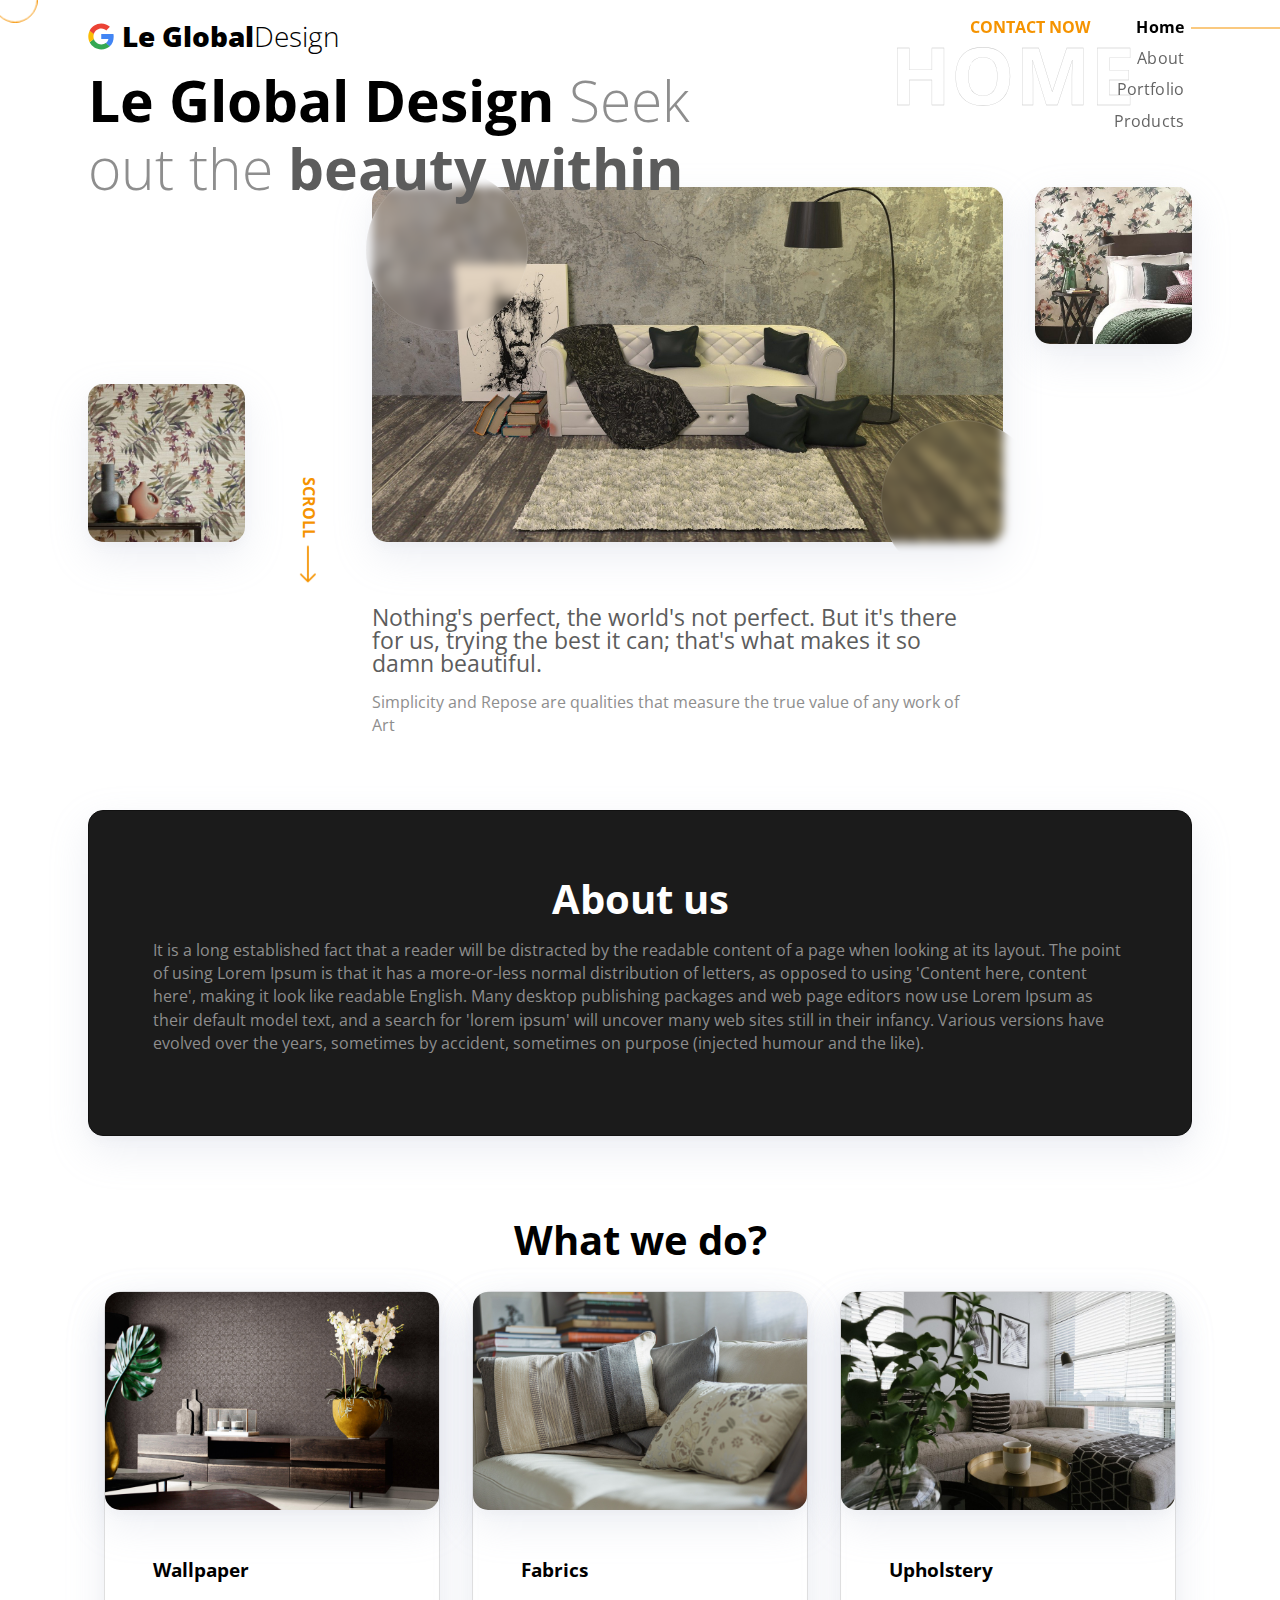
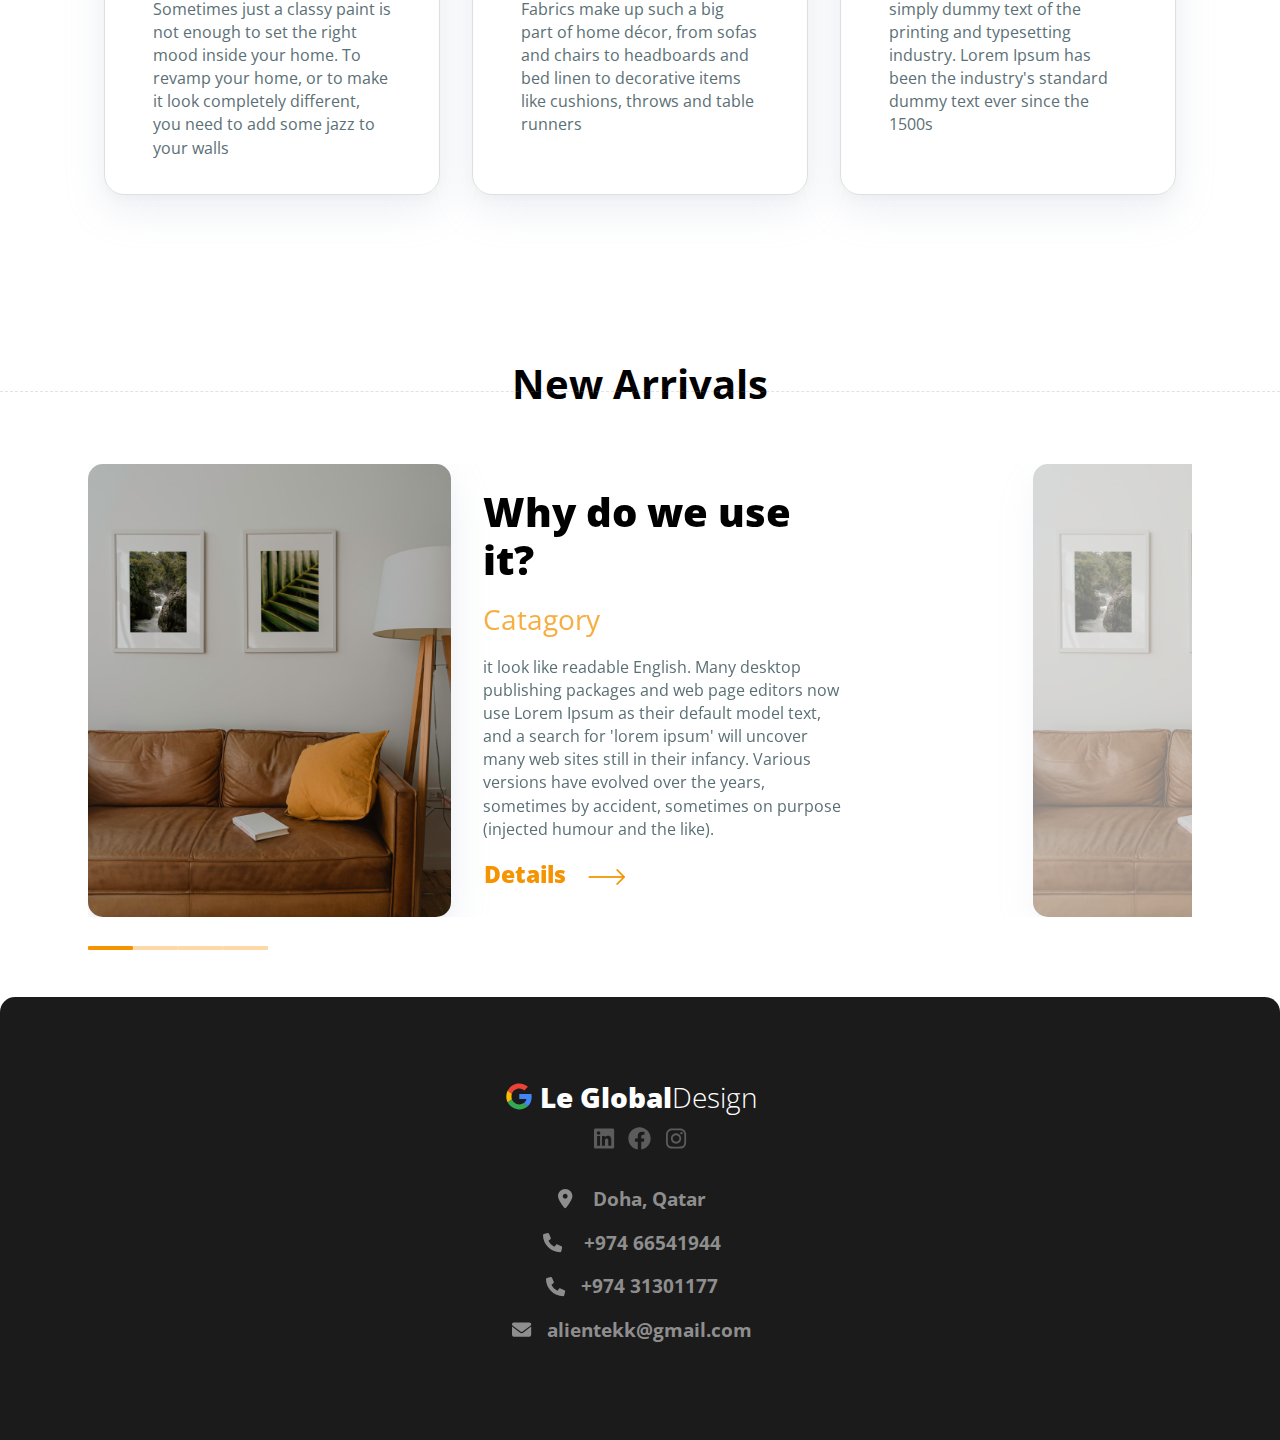
==== index.html @ eb048cbc "initial commit" ====
<!DOCTYPE html>
<html lang="en-US" dir="ltr">

  <head>
    <meta charset="utf-8">
    <meta http-equiv="X-UA-Compatible" content="IE=edge">
    <meta name="viewport" content="width=device-width, initial-scale=1">

    <!-- ===============================================-->
    <!--    Document Title-->
    <!-- ===============================================-->
    <title>Le Global Design</title>

    <!-- ===============================================-->
    <!--    Favicons-->
    <!-- ===============================================-->
    <link rel="apple-touch-icon" sizes="180x180" href="assets/img/favicons/apple-touch-icon.png">
    <link rel="icon" type="image/png" sizes="32x32" href="assets/img/favicons/favicon-32x32.png">
    <link rel="icon" type="image/png" sizes="16x16" href="assets/img/favicons/favicon-16x16.png">
    <link rel="shortcut icon" type="image/x-icon" href="assets/img/favicons/favicon.ico">
    <link rel="manifest" href="assets/img/favicons/manifest.json">
    <meta name="msapplication-TileImage" content="assets/img/favicons/mstile-150x150.png">
    <meta name="theme-color" content="#ffffff">

    <!-- ===============================================-->
    <!--    Stylesheets-->
    <!-- ===============================================-->
    <link rel="preconnect" href="https://fonts.gstatic.com">
    <link href="https://fonts.googleapis.com/css2?family=Open+Sans:wght@300;400;500;600;700;800&amp;display=swap" rel="stylesheet">
    <link href="vendors/prism/prism.css" rel="stylesheet">
    <link href="vendors/swiper/swiper-bundle.min.css" rel="stylesheet">
    <link href="assets/css/theme.min.css" rel="stylesheet" />
    <link href="assets/css/user.min.css" rel="stylesheet" />
  </head>

  <body>
    <!-- ===============================================-->
    <!--    Main Content-->
    <!-- ===============================================-->
    <main class="main" id="top">
      <div class="cursor-outer d-none d-md-block"></div>
      <nav class="navbar navbar-light py-3 px-0 overflow-hidden">
        <div class="container px-md-5">
          <div class="row w-100 g-0 justify-content-between">
            <div class="col-8">
              <div class="d-inline-block"><a class="navbar-brand pt-0 fs-3 text-black d-flex align-items-center" href="index.html"><img class="img-fluid" style="width: 26px; height: 27px;" src="assets/img/home/google-icon-logo-svgrepo-com.svg" alt="" /><span class="fw-bolder ms-2">Le Global </span><span class="fw-thin">Design</span></a></div>
            </div>
            <div class="col-4 d-lg-none text-end pe-0"><button class="btn p-0 shadow-none text-black fs-2 d-inline-block" data-bs-toggle="offcanvas" data-bs-target="#navbarOffcanvas" aria-controls="navbarOffcanvas" aria-expanded="false" aria-label="Toggle offcanvas navigation"><span class="menu-bar"></span></button></div>
            <div class="offcanvas offcanvas-end px-0" id="navbarOffcanvas" aria-labelledby="navbarOffcanvasTitle" aria-hidden="true">
              <div class="offcanvas-header justify-content-end">
                <h5 class="visually-hidden offcanvas-title" id="navbarOffcanvasTitle">Menu</h5><button class="btn p-0 shadow-none text-black fs-2 d-inline text-end" type="button" data-bs-dismiss="offcanvas" aria-label="Close"><span class="menu-close-bar"></span></button>
              </div>
              <div class="offcanvas-body px-0">
                <div class="d-lg-flex flex-center-start gap-3 overflow-hidden">
                  <ul class="navbar-nav ms-auto fs-4 ps-6">
                    <li class="nav-item"><a class="nav-link d-inline-block nav-text-outlined lh-1 text-white fs-5 active" aria-current="page" href="index.html">Home</a></li>
                    <li class="nav-item"><a class="nav-link d-inline-block nav-text-outlined lh-1 text-white fs-5" aria-current="page" href="about.html">About</a></li>
                    <li class="nav-item"><a class="nav-link d-inline-block nav-text-outlined lh-1 text-white fs-5" aria-current="page" href="portfolio.html">Portfolio</a></li>
                    <li class="nav-item"><a class="nav-link d-inline-block nav-text-outlined lh-1 text-white fs-5" aria-current="page" href="products.html">Products</a></li>
                    <!-- <li class="nav-item"><a class="nav-link d-inline-block nav-text-outlined lh-1 text-white fs-5" aria-current="page" href="services.html">Services</a></li> -->
                    <!-- <li class="nav-item"><a class="nav-link d-inline-block nav-text-outlined lh-1 text-white fs-5" aria-current="page" href="blog.html">Blog</a></li> -->
                  </ul>
                </div>
              </div>
            </div>
            <div class="col-4">
              <div class="d-none d-lg-flex justify-content-end position-relative z-index-1">
                <div class="position-absolute absolute-centered z-index--1">
                  <h1 class="ms-2 fw-bolder text-outlined text-uppercase text-white pe-none display-1">Home</h1>
                </div>
                <div class="d-flex gap-3 align-items-start"><a class="mb-0 ms-auto text-warning fs-0 fw-bold text-uppercase" href="contact.html">Contact Now</a>
                  <ul class="navbar-nav navbar-fotogency ms-auto text-end">
                    <li class="nav-item px-2 position-relative"><a class="nav-link pt-0 active" aria-current="page" href="index.html">Home</a></li>
                    <li class="nav-item px-2 position-relative"><a class="nav-link pt-0" aria-current="page" href="about.html">About</a></li>
                    <li class="nav-item px-2 position-relative"><a class="nav-link pt-0" aria-current="page" href="portfolio.html">Portfolio</a></li>
                    <li class="nav-item px-2 position-relative"><a class="nav-link pt-0" aria-current="page" href="products.html">Products</a></li>
                    <!-- <li class="nav-item px-2 position-relative"><a class="nav-link pt-0" aria-current="page" href="blog.html">Services</a></li> -->
                    <!-- <li class="nav-item px-2 position-relative"><a class="nav-link pt-0" aria-current="page" href="blog.html">Blog</a></li> -->
                  </ul>
                </div>
              </div>
            </div>
          </div>
        </div>
      </nav>

      <!-- ============================================-->
      <!-- ============================================-->
      <!-- <section> begin ============================-->
      <section class="py-4 pt-md-0 pb-8 pb-sm-11 mt-lg-n8 mb-4">
        <div class="container px-md-5">
          <div class="row mt-4">
            <div class="col-md-9 col-lg-7">
              <h1 class="fs-4 fs-md-6 fs-xl-7 mb-5 mb-lg-0 position-relative z-index-2">Le Global Design <span class="fw-thin text-300">Seek out the </span><span class="text-400">beauty within</span></h1>
            </div>
          </div>
          <div class="row mt-md-n3">
            <div class="col-2 d-none d-lg-block mt-auto"><img class="img-fluid card-img" src="assets/img/home/img2.jpg" alt="" /></div>
            <div class="col-1 mt-auto d-none d-lg-block"><a class="scroll-indicator text-warning" href="#footer"> <span>SCROLL </span><img src="assets/img/icons/long-arrow.png" alt="" /></a></div>
            <div class="col-lg-7 position-relative">
              <div class="position-relative overflow-hidden overflow-md-visible"><img class="img-fluid card-img" src="assets/img/home/img10.jpg" alt="" />
                <div class="img-circle p-5 p-md-7 rounded-circle"></div>
                <div class="img-circle-2 p-5 p-md-7 rounded-circle"></div>
              </div>
              <div class="position-absolute bottom-n100 col-11 mt-6 d-none d-md-block">
                <p class="fs-2 lh-1 text-400">Nothing's perfect, the world's not perfect. But it's there for us, trying the best it can; that's what makes it so damn beautiful.</p>
                <p class="text-300">Simplicity and Repose are qualities that measure the true value of any work of Art</p>
              </div>
              <div class="position-absolute start-0 bottom-0 d-lg-none"><a class="scroll-indicator text-warning" href="#footer"> <span>SCROLL </span><img src="assets/img/icons/long-arrow.png" alt="" /></a></div>
            </div>
            <div class="col-2 d-none d-lg-block mb-auto"><img class="img-fluid card-img" src="assets/img/home/img3.jpg" alt="" /></div>
          </div>
        </div><!-- end of .container-->
      </section><!-- <section> close ============================-->
      <!-- ============================================-->
      <!-- ============================================-->
      <!-- <section> begin ============================-->
        <section class="py-4 pt-md-0 pb-7">
          <div class="container px-md-5">
            <div class="about-container p-6">
              <h1 class="text-white text-center mb-3">About us</h1>
              <p class="text-300 mb-3">It is a long established fact that a reader will be distracted by the readable content of a page when looking at its layout. The point of using Lorem Ipsum is that it has a more-or-less normal distribution of letters, as opposed to using 'Content here, content here', making it look like readable English. Many desktop publishing packages and web page editors now use Lorem Ipsum as their default model text, and a search for 'lorem ipsum' will uncover many web sites still in their infancy. Various versions have evolved over the years, sometimes by accident, sometimes on purpose (injected humour and the like).</p>
            </div>
          </div><!-- end of .container-->
        </section><!-- <section> close ============================-->
        <!-- ============================================-->
      <!-- <section> begin ============================-->
        <section class="py-4 pt-md-0 pb-8">
          <div class="container px-md-5">

            <div class="row">
              <div class="col-md-12 col-lg-12 text-center mb-5">
                <h1>What we do?</h1>
              </div>
            </div>

            <div class="row mt-md-n4" style="justify-content: space-around;">
              <div class="row row-cols-1 row-cols-md-3">
                <div class="col mb-4">
                  <div class="card">
                    <img src="./assets/img/home/img15.jpg" class="card-img" alt="...">
                    <div class="card-body">
                      <h5 class="card-title">Wallpaper</h5>
                      <p class="card-text">Sometimes just a classy paint is not enough to set the right mood inside your home. To revamp your home, or to make it look completely different, you need to add some jazz to your walls</p>
                    </div>
                  </div>
                </div>
                <div class="col mb-4">
                  <div class="card">
                    <img src="./assets/img/home/img13.jpg" class="card-img" alt="...">
                    <div class="card-body">
                      <h5 class="card-title">Fabrics</h5>
                      <p class="card-text">Fabrics make up such a big part of home décor, from sofas and chairs to headboards and bed linen to decorative items like cushions, throws and table runners</p>
                    </div>
                  </div>
                </div>
                <div class="col mb-4">
                  <div class="card">
                      <img src="./assets/img/home/img16.jpg" class="card-img" alt="...">
                    <div class="card-body">
                      <h5 class="card-title">Upholstery</h5>
                      <p class="card-text"> simply dummy text of the printing and typesetting industry. Lorem Ipsum has been the industry's standard dummy text ever since the 1500s</p>
                    </div>
                  </div>
                </div>
              </div>
            </div>
          </div><!-- end of .container-->
        </section><!-- <section> close ============================-->
        <!-- ============================================-->
        <!-- ============================================-->
      <!-- <section> begin ============================-->
      <section class="py-3 position-relative">
        <div class="container-fluid px-0">
          <div class="position-absolute w-100 border-dashed-bottom opacity-25 top-5 z-index-2"></div>
          <div class="container px-md-5">
            <div class="row g-0">
              <div class="col-lg-12 pb-6 px-0 mb-lg-0">
                <div class="row">
                  <div class="col-md-12 col-lg-12 text-center mb-5">
                    <h1>New Arrivals</h1>
                  </div>
                </div>
                <div class="swiper-container swiper-theme" data-swiper='{"slidesPerView":1,"breakpoints":{"576":{"slidesPerView":1.2}},"spaceBetween":30,"grabCursor":true,"pagination":{"el":".swiper-pagination","clickable":true},"loop":true,"loopedSlides":3,"slideToClickedSlide":true}'>
                  <div class="swiper-wrapper">
                    <div class="swiper-slide">
                      <div class="row align-items-xl-center">
                        <div class="col-lg-5"><img class="img-fluid card-img w-100" src="assets/img/home/img12.jpg" alt="" />
                          <!-- <div class="position-absolute top-5 start-5 mt-n1 d-flex flex-column align-items-center"><span class="rounded-circle bg-white p-2 d-block"></span><span class="text-white fw-bold">2017</span></div> -->
                        </div>
                        <div class="col-lg-6 col-xl-5 mt-4 mt-lg-0">
                          <h1 class="fw-bolder mb-3">Why do we use it?</h1>
                          <p class="text-warning fs-3 opacity-75">Catagory</p>
                          <p class="fs-0">it look like readable English. Many desktop publishing packages and web page editors now use Lorem Ipsum as their default model text, and a search for 'lorem ipsum' will uncover many web sites still in their infancy. Various versions have evolved over the years, sometimes by accident, sometimes on purpose (injected humour and the like).</p><button class="btn btn-link text-warning p-0 fs-2"><span class="fw-bolder">Details </span><img class="ms-3" src="assets/img/icons/long-arrow.png" alt="" /></button>
                        </div>
                      </div>
                    </div>
                    <div class="swiper-slide">
                      <div class="row align-items-xl-center">
                        <div class="col-lg-5"><img class="img-fluid card-img w-100" src="assets/img/home/img12.jpg" alt="" />
                          <!-- <div class="position-absolute top-5 start-5 mt-n1 d-flex flex-column align-items-center"><span class="rounded-circle bg-white p-2 d-block"></span><span class="text-white fw-bold">2015</span></div> -->
                        </div>
                        <div class="col-lg-6 col-xl-5 mt-4 mt-lg-0">
                          <h1 class="fw-bolder mb-3">Why do we use it?</h1>
                          <p class="text-warning fs-3 opacity-75">Catagory</p>
                          <p class="fs-0">it look like readable English. Many desktop publishing packages and web page editors now use Lorem Ipsum as their default model text, and a search for 'lorem ipsum' will uncover many web sites still in their infancy. Various versions have evolved over the years, sometimes by accident, sometimes on purpose (injected humour and the like).</p><button class="btn btn-link text-warning p-0 fs-2"><span class="fw-bolder">Details </span><img class="ms-3" src="assets/img/icons/long-arrow.png" alt="" /></button>
                        </div>
                      </div>
                    </div>
                    <div class="swiper-slide">
                      <div class="row align-items-xl-center">
                        <div class="col-lg-5"><img class="img-fluid card-img card-img w-100" src="assets/img/home/img12.jpg" alt="" />
                          <!-- <div class="position-absolute top-5 start-5 mt-n1 d-flex flex-column align-items-center"><span class="rounded-circle bg-white p-2 d-block"></span><span class="text-white fw-bold">2015</span></div> -->
                        </div>
                        <div class="col-lg-6 col-xl-5 mt-4 mt-lg-0">
                          <h1 class="fw-bolder mb-3">Why do we use it?</h1>
                          <p class="text-warning fs-3 opacity-75">Catagory</p>
                          <p class="fs-0">it look like readable English. Many desktop publishing packages and web page editors now use Lorem Ipsum as their default model text, and a search for 'lorem ipsum' will uncover many web sites still in their infancy. Various versions have evolved over the years, sometimes by accident, sometimes on purpose (injected humour and the like).</p><button class="btn btn-link text-warning p-0 fs-2"><span class="fw-bolder">Details </span><img class="ms-3" src="assets/img/icons/long-arrow.png" alt="" /></button>
                        </div>
                      </div>
                    </div>
                    <div class="swiper-slide">
                      <div class="row align-items-xl-center">
                        <div class="col-lg-5"><img class="img-fluid card-img w-100" src="assets/img/home/img12.jpg" alt="" />
                          <!-- <div class="position-absolute top-5 start-5 mt-n1 d-flex flex-column align-items-center"><span class="rounded-circle bg-white p-2 d-block"></span><span class="text-white fw-bold">2015</span></div> -->
                        </div>
                        <div class="col-lg-6 col-xl-5 mt-4 mt-lg-0">
                          <h1 class="fw-bolder mb-3">Why do we use it?</h1>
                          <p class="text-warning fs-3 opacity-75">Catagory</p>
                          <p class="fs-0">it look like readable English. Many desktop publishing packages and web page editors now use Lorem Ipsum as their default model text, and a search for 'lorem ipsum' will uncover many web sites still in their infancy. Various versions have evolved over the years, sometimes by accident, sometimes on purpose (injected humour and the like).</p><button class="btn btn-link text-warning p-0 fs-2"><span class="fw-bolder">Details </span><img class="ms-3" src="assets/img/icons/long-arrow.png" alt="" /></button>
                        </div>
                      </div>
                    </div>
                  </div>
                </div>
                <div class="swiper-theme swiper-pagination d-flex mt-4"></div>
              </div>
            </div>
          </div>
        </div><!-- end of .container-->
      </section><!-- <section> close ============================-->
      <!-- ============================================-->
    </main><!-- ===============================================-->
    <!--    End of Main Content-->
    <!-- ===============================================-->

    <footer class="bg-footer-black" id="footer">
      <div class="container py-7 px-md-5">
        <div class="row g-0">
          <div class="col-md-12 mb-5 mb-md-0" style="text-align: center">
            <div class="mb-4 d-inline-block">
              <a class="navbar-brand pt-0 fs-3 text-white d-flex align-items-center" href="index.html">
                <img class="img-fluid" src="assets/img/home/google-icon-logo-svgrepo-com.svg" 
                style="width: 26px; height: 27px;"  alt="" width="25" height="25" />
                <span class="fw-bolder ms-2">Le Global </span>
                <span class="fw-thin">Design</span></a>
                <div class="col-12 justify-content-center fs-2 d-flex gap-1"><a href="#!"><span class="team-social-icon fab fa-linkedin ml-3"></span></a><a href="#!"><span class="team-social-icon fab fa-facebook ml-3"></span></a><a href="#!"><span class="team-social-icon fab fa-instagram ml-3"></span></a></div>
              </div>
            <div class="icon-font d-inline-block col-12 col-md-10 text-300 mb-3">
              <i class="fas fa-map-marker-alt"></i>
              <a class="nav-link text-300 d-inline" href="">Doha, Qatar</a>
            </div>
            <div class="icon-font d-inline-block col-12 col-md-10 text-300 mb-3">
              <i class="fas fa-phone"></i>
              <a class="nav-link text-300 d-inline" href="tel:+97466541944">+974 66541944</a>
            </div>
            <div class="icon-font d-inline-block col-12 col-md-10 text-300 mb-3"><i class="fas fa-phone"></i><a class="nav-link text-300 d-inline" href="tel:+97431301177">+974 31301177</a></div>
            <div class="icon-font d-inline-block col-12 col-md-10 text-300 mb-3"><i class="fas fa-envelope"></i><a class="nav-link text-300 d-inline" href="mailto:info@sidhanshamil.in">alientekk@gmail.com</a></div>
          </div>
          
          <!-- <div class="col-md-12">
            <form style="text-align: -webkit-center;">
              <div class="form-row">
                <div class="form-group col-md-5">
                  <label for="" class="mb-0 text-300" style="float: left;">Name</label>
                  <input type="text" class="form-control" id="" placeholder="Enter Your Name">
                </div>
                <div class="form-group col-md-5">
                  <label for="inputEmail4" class="mb-0 mt-1 text-300" style="float: left;">Email</label>
                  <input type="email" class="form-control" id="inputEmail4" placeholder="Enter Your Email">
                </div>
              </div>
              <div class="form-group col-md-5">
                <label for="" class="mb-0 mt-1 text-300" style="float: left;">Mobile</label>
                <input type="text" class="form-control" id="inputAddress" placeholder="Enter Your Mobile Number">
              </div>
              <div class="form-group col-md-5">
                <label for="" class="mb-0 mt-1 text-300" style="float: left;">Message</label>
                <textarea name="message" id="" class="form-control"
                    placeholder="Enter Your Message"></textarea>
              </div>
              <button type="submit" class="btn btn-success mt-4 col-md-5" style="padding: 0.7rem 1.6rem;">Submit</button>
            </form>
          </div> -->
          
          
        </div>
      </div>
    </footer>

    <!-- ===============================================-->
    <!--    JavaScripts-->
    <!-- ===============================================-->
    <script src="vendors/popper/popper.min.js"></script>
    <script src="vendors/bootstrap/bootstrap.min.js"></script>
    <script src="vendors/anchorjs/anchor.min.js"></script>
    <script src="vendors/is/is.min.js"></script>
    <script src="vendors/fontawesome/all.min.js"></script>
    <script src="vendors/lodash/lodash.min.js"></script>
    <script src="https://polyfill.io/v3/polyfill.min.js?features=window.scroll"></script>
    <script src="vendors/prism/prism.js"></script>
    <script src="vendors/swiper/swiper-bundle.min.js"></script>
    <script src="assets/js/theme.js"></script>
  </body>

</html>
---- vendors/prism/prism.css ----
/**
 * prism.js default theme for JavaScript, CSS and HTML
 * Based on dabblet (http://dabblet.com)
 * @author Lea Verou
 */

code[class*="language-"],
pre[class*="language-"] {
	color: black;
	background: none;
	text-shadow: 0 1px white;
	font-family: Consolas, Monaco, 'Andale Mono', 'Ubuntu Mono', monospace;
	font-size: 1em;
	text-align: left;
	white-space: pre;
	word-spacing: normal;
	word-break: normal;
	word-wrap: normal;
	line-height: 1.5;

	-moz-tab-size: 4;
	-o-tab-size: 4;
	tab-size: 4;

	-webkit-hyphens: none;
	-moz-hyphens: none;
	-ms-hyphens: none;
	hyphens: none;
}

pre[class*="language-"]::-moz-selection, pre[class*="language-"] ::-moz-selection,
code[class*="language-"]::-moz-selection, code[class*="language-"] ::-moz-selection {
	text-shadow: none;
	background: #b3d4fc;
}

pre[class*="language-"]::selection, pre[class*="language-"] ::selection,
code[class*="language-"]::selection, code[class*="language-"] ::selection {
	text-shadow: none;
	background: #b3d4fc;
}

@media print {
	code[class*="language-"],
	pre[class*="language-"] {
		text-shadow: none;
	}
}

/* Code blocks */
pre[class*="language-"] {
	padding: 1em;
	margin: .5em 0;
	overflow: auto;
}

:not(pre) > code[class*="language-"],
pre[class*="language-"] {
	background: #f5f2f0;
}

/* Inline code */
:not(pre) > code[class*="language-"] {
	padding: .1em;
	border-radius: .3em;
	white-space: normal;
}

.token.comment,
.token.prolog,
.token.doctype,
.token.cdata {
	color: slategray;
}

.token.punctuation {
	color: #999;
}

.token.namespace {
	opacity: .7;
}

.token.property,
.token.tag,
.token.boolean,
.token.number,
.token.constant,
.token.symbol,
.token.deleted {
	color: #905;
}

.token.selector,
.token.attr-name,
.token.string,
.token.char,
.token.builtin,
.token.inserted {
	color: #690;
}

.token.operator,
.token.entity,
.token.url,
.language-css .token.string,
.style .token.string {
	color: #9a6e3a;
	/* This background color was intended by the author of this theme. */
	background: hsla(0, 0%, 100%, .5);
}

.token.atrule,
.token.attr-value,
.token.keyword {
	color: #07a;
}

.token.function,
.token.class-name {
	color: #DD4A68;
}

.token.regex,
.token.important,
.token.variable {
	color: #e90;
}

.token.important,
.token.bold {
	font-weight: bold;
}
.token.italic {
	font-style: italic;
}

.token.entity {
	cursor: help;
}
---- assets/css/theme.min.css ----
:root{--fg-blue: #186BE8;--fg-indigo: #1C16AF;--fg-purple: #6f42c1;--fg-pink: #D032D0;--fg-red: #D65025;--fg-orange: #F59300;--fg-yellow: #D7AE20;--fg-green: #3DBB59;--fg-teal: #20c997;--fg-cyan: #5EDCD4;--fg-white: #fff;--fg-gray: #627E84;--fg-gray-dark: #536468;--fg-gray-footer-black: #1B1B1B;--fg-gray-black: #000;--fg-gray-100: #E5E5E5;--fg-gray-200: #C4C4C4;--fg-gray-300: #8E8E8E;--fg-gray-400: #5C5C5C;--fg-gray-500: #76979E;--fg-gray-600: #627E84;--fg-gray-700: #5B7075;--fg-gray-800: #536468;--fg-gray-900: #445356;--fg-gray-1000: #384345;--fg-gray-1100: #313839;--fg-gray-white: #fff;--fg-primary: #5EDCD4;--fg-secondary: #186BE8;--fg-success: #3DBB59;--fg-info: #1C16AF;--fg-warning: #F59300;--fg-danger: #D65025;--fg-light: #E5E5E5;--fg-dark: #313839;--fg-primary-rgb: 94, 220, 212;--fg-secondary-rgb: 24, 107, 232;--fg-success-rgb: 61, 187, 89;--fg-info-rgb: 28, 22, 175;--fg-warning-rgb: 245, 147, 0;--fg-danger-rgb: 214, 80, 37;--fg-light-rgb: 229, 229, 229;--fg-dark-rgb: 49, 56, 57;--fg-white-rgb: 255, 255, 255;--fg-black-rgb: 0, 0, 0;--fg-body-color-rgb: 91, 112, 117;--fg-body-bg-rgb: 255, 255, 255;--fg-font-sans-serif: "Open Sans", -apple-system, BlinkMacSystemFont, "Segoe UI", Roboto, "Helvetica Neue", Arial, sans-serif, "Apple Color Emoji", "Segoe UI Emoji", "Segoe UI Symbol";--fg-font-monospace: SFMono-Regular, Menlo, Monaco, Consolas, "Liberation Mono", "Courier New", monospace;--fg-gradient: linear-gradient(180deg, rgba(255, 255, 255, 0.15), rgba(255, 255, 255, 0));--fg-body-font-family: Open Sans, -apple-system, BlinkMacSystemFont, Segoe UI, Roboto, Helvetica Neue, Arial, sans-serif, Apple Color Emoji, Segoe UI Emoji, Segoe UI Symbol;--fg-body-font-size: 1rem;--fg-body-font-weight: 400;--fg-body-line-height: 1.45;--fg-body-color: #5B7075;--fg-body-bg: #fff}:root,:root.light,:root .light{--fg-facebook: #3c5a99;--fg-colored-link-facebook-hover-color: #30487a;--fg-google-plus: #dd4b39;--fg-colored-link-google-plus-hover-color: #b13c2e;--fg-twitter: #1da1f2;--fg-colored-link-twitter-hover-color: #1781c2;--fg-linkedin: #0077b5;--fg-colored-link-linkedin-hover-color: #005f91;--fg-youtube: #ff0001;--fg-colored-link-youtube-hover-color: #cc0001;--fg-github: #333333;--fg-colored-link-github-hover-color: #292929;--fg-footer-black: #1B1B1B;--fg-colored-link-footer-black-hover-color: #161616;--fg-black: #000;--fg-colored-link-black-hover-color: black;--fg-100: #E5E5E5;--fg-colored-link-100-hover-color: #eaeaea;--fg-200: #C4C4C4;--fg-colored-link-200-hover-color: #d0d0d0;--fg-300: #8E8E8E;--fg-colored-link-300-hover-color: #727272;--fg-400: #5C5C5C;--fg-colored-link-400-hover-color: #4a4a4a;--fg-500: #76979E;--fg-colored-link-500-hover-color: #5e797e;--fg-600: #627E84;--fg-colored-link-600-hover-color: #4e656a;--fg-700: #5B7075;--fg-colored-link-700-hover-color: #495a5e;--fg-800: #536468;--fg-colored-link-800-hover-color: #425053;--fg-900: #445356;--fg-colored-link-900-hover-color: #364245;--fg-1000: #384345;--fg-colored-link-1000-hover-color: #2d3637;--fg-1100: #313839;--fg-colored-link-1100-hover-color: #272d2e;--fg-white: #fff;--fg-colored-link-white-hover-color: white;--fg-primary: #5EDCD4;--fg-colored-link-primary-hover-color: #7ee3dd;--fg-secondary: #186BE8;--fg-colored-link-secondary-hover-color: #1356ba;--fg-success: #3DBB59;--fg-colored-link-success-hover-color: #319647;--fg-info: #1C16AF;--fg-colored-link-info-hover-color: #16128c;--fg-warning: #F59300;--fg-colored-link-warning-hover-color: #c47600;--fg-danger: #D65025;--fg-colored-link-danger-hover-color: #ab401e;--fg-light: #E5E5E5;--fg-colored-link-light-hover-color: #eaeaea;--fg-dark: #313839;--fg-colored-link-dark-hover-color: #272d2e;--fg-soft-primary: #ecfbfa;--fg-soft-secondary: #e3edfc;--fg-soft-success: #e8f7eb;--fg-soft-info: #e4e3f5;--fg-soft-warning: #fef2e0;--fg-soft-danger: #faeae5;--fg-soft-light: #fcfcfc;--fg-soft-dark: #e6e7e7;--fg-accordion-button-active-color: var(--fg-1000);--fg-accordion-button-active-bg: $white;--fg-btn-reveal-color: dark;--fg-btn-reveal-bg: #e6e6e6;--fg-btn-reveal-border-color: #dfdfdf;--fg-btn-falcon-background: var(--fg-white);--fg-btn-disabled-color: #4d5969;--fg-btn-falcon-box-shadow: 0 0 0 1px rgba(43, 45, 80, 0.1), 0 2px 5px 0 rgba(43, 45, 80, 0.08), 0 1px 1.5px 0 rgba(0, 0, 0, 0.07), 0 1px 2px 0 rgba(0, 0, 0, 0.08);--fg-btn-falcon-hover-box-shadow: 0 0 0 1px rgba(43, 45, 80, 0.1), 0 2px 5px 0 rgba(43, 45, 80, 0.1), 0 3px 9px 0 rgba(43, 45, 80, 0.08), 0 1px 1.5px 0 rgba(0, 0, 0, 0.08), 0 1px 2px 0 rgba(0, 0, 0, 0.08);--fg-btn-falcon-default-color: #536468;--fg-btn-falcon-default-hover-color: #455356;--fg-btn-falcon-default-active-background: #e6e6e6;--fg-btn-falcon-default-active-border: #455356;--fg-btn-falcon-primary-color: var(--fg-primary);--fg-btn-falcon-primary-hover-color: #4eb7b0;--fg-btn-falcon-primary-active-background: #dff8f6;--fg-btn-falcon-primary-active-color: #4eb7b0;--fg-alert-primary-background: #dff8f6;--fg-alert-primary-border-color: #cff5f2;--fg-alert-primary-color: #38847f;--fg-alert-primary-link-color: #4bb0aa;--fg-list-group-item-primary-background: #dff8f6;--fg-list-group-item-primary-color: #38847f;--fg-btn-falcon-secondary-color: var(--fg-secondary);--fg-btn-falcon-secondary-hover-color: #1459c1;--fg-btn-falcon-secondary-active-background: #d1e1fa;--fg-btn-falcon-secondary-active-color: #1459c1;--fg-alert-secondary-background: #d1e1fa;--fg-alert-secondary-border-color: #bad3f8;--fg-alert-secondary-color: #0e408b;--fg-alert-secondary-link-color: #1356ba;--fg-list-group-item-secondary-background: #d1e1fa;--fg-list-group-item-secondary-color: #0e408b;--fg-btn-falcon-success-color: var(--fg-success);--fg-btn-falcon-success-hover-color: #339b4a;--fg-btn-falcon-success-active-background: #d8f1de;--fg-btn-falcon-success-active-color: #339b4a;--fg-alert-success-background: #d8f1de;--fg-alert-success-border-color: #c5ebcd;--fg-alert-success-color: #257035;--fg-alert-success-link-color: #319647;--fg-list-group-item-success-background: #d8f1de;--fg-list-group-item-success-color: #257035;--fg-btn-falcon-info-color: var(--fg-info);--fg-btn-falcon-info-hover-color: #171291;--fg-btn-falcon-info-active-background: #d2d0ef;--fg-btn-falcon-info-active-color: #171291;--fg-alert-info-background: #d2d0ef;--fg-alert-info-border-color: #bbb9e7;--fg-alert-info-color: #110d69;--fg-alert-info-link-color: #16128c;--fg-list-group-item-info-background: #d2d0ef;--fg-list-group-item-info-color: #110d69;--fg-btn-falcon-warning-color: var(--fg-warning);--fg-btn-falcon-warning-hover-color: #cb7a00;--fg-btn-falcon-warning-active-background: #fde9cc;--fg-btn-falcon-warning-active-color: #cb7a00;--fg-alert-warning-background: #fde9cc;--fg-alert-warning-border-color: #fcdfb3;--fg-alert-warning-color: #935800;--fg-alert-warning-link-color: #c47600;--fg-list-group-item-warning-background: #fde9cc;--fg-list-group-item-warning-color: #935800;--fg-btn-falcon-danger-color: var(--fg-danger);--fg-btn-falcon-danger-hover-color: #b2421f;--fg-btn-falcon-danger-active-background: #f7dcd3;--fg-btn-falcon-danger-active-color: #b2421f;--fg-alert-danger-background: #f7dcd3;--fg-alert-danger-border-color: #f3cbbe;--fg-alert-danger-color: #803016;--fg-alert-danger-link-color: #ab401e;--fg-list-group-item-danger-background: #f7dcd3;--fg-list-group-item-danger-color: #803016;--fg-btn-falcon-light-color: var(--fg-light);--fg-btn-falcon-light-hover-color: #bebebe;--fg-btn-falcon-light-active-background: #fafafa;--fg-btn-falcon-light-active-color: #bebebe;--fg-alert-light-background: #fafafa;--fg-alert-light-border-color: #f7f7f7;--fg-alert-light-color: #898989;--fg-alert-light-link-color: #b7b7b7;--fg-list-group-item-light-background: #fafafa;--fg-list-group-item-light-color: #898989;--fg-btn-falcon-dark-color: var(--fg-dark);--fg-btn-falcon-dark-hover-color: #292e2f;--fg-btn-falcon-dark-active-background: #d6d7d7;--fg-btn-falcon-dark-active-color: #292e2f;--fg-alert-dark-background: #d6d7d7;--fg-alert-dark-border-color: #c1c3c4;--fg-alert-dark-color: #1d2222;--fg-alert-dark-link-color: #272d2e;--fg-list-group-item-dark-background: #d6d7d7;--fg-list-group-item-dark-color: #1d2222;--fg-transparent-50: rgba(255, 255, 255, 0.5);--fg-list-group-bg: #fff;--fg-list-group-action-hover-color: #5B7075;--fg-list-group-hover-bg: #E5E5E5;--fg-body-bg: #fff;--fg-body-color: #5B7075;--fg-headings-color: #000;--fg-link-color: #5EDCD4;--fg-link-hover-color: #4bb0aa;--fg-border-color: #8E8E8E;--fg-box-shadow: 0 7px 14px 0 rgba(65, 69, 88, 0.1), 0 3px 6px 0 rgba(0, 0, 0, 0.07);--fg-box-shadow-sm: 0 0.125rem 0.25rem rgba(0, 0, 0, 0.075);--fg-box-shadow-lg: 0 1rem 4rem rgba(0, 0, 0, 0.175);--fg-box-shadow-inset: inset 0 1px 2px rgba(0, 0, 0, 0.075);--fg-component-active-color: ;--fg-component-active-bg: #5EDCD4;--fg-text-muted: #949494;--fg-blockquote-footer-color: #627E84;--fg-hr-color: var(--fg-border-color);--fg-hr-opacity: 0.25;--fg-mark-bg: #fcf8e3;--fg-input-btn-focus-color: rgba(94, 220, 212, 0.25);--fg-btn-link-color: #8E8E8E;--fg-btn-link-hover-color: #727272;--fg-btn-disabled-color: #627E84;--fg-heading-color: #000;--fg-input-bg: #fff;--fg-input-color: #445356;--fg-input-border-color: #8E8E8E;--fg-input-focus-border-color: #afeeea;--fg-input-focus-color: var(--fg-input-color);--fg-input-placeholder-color: #5C5C5C;--fg-input-plaintext-color: #5B7075;--fg-form-check-label-color: ;--fg-form-check-input-bg: transparent;--fg-form-check-input-border: 1px solid var(--fg-form-check-input-border-color);--fg-form-check-input-border-color: #5C5C5C;--fg-form-check-input-checked-color: #fff;--fg-form-check-input-checked-bg-color: #5EDCD4;--fg-form-check-input-checked-border-color: #5EDCD4;--fg-form-check-input-indeterminate-color: #fff;--fg-form-check-input-indeterminate-bg-color: #5EDCD4;--fg-form-check-input-indeterminate-border-color: #5EDCD4;--fg-form-switch-color:rgba(0, 0, 0, .25);--fg-form-switch-focus-color: #afeeea;--fg-form-switch-checked-color: #fff;--fg-input-group-addon-color: var(--fg-input-border-color);--fg-input-group-addon-bg: #C4C4C4;--fg-input-group-addon-border-color: var(--fg-input-border-color);--fg-form-select-color: var(--fg-input-color);--fg-form-select-disabled-color: #627E84;--fg-form-select-bg: var(--fg-input-bg);--fg-form-select-disabled-bg: #C4C4C4;--fg-form-select-indicator-color: #536468;--fg-form-select-focus-box-shadow: 0 0 0 0.25rem rgba(94, 220, 212, 0.25);--fg-form-select-border-color: var(--fg-input-border-color);--fg-form-select-focus-border-color: #afeeea;--fg-form-range-track-bg: #8E8E8E;--fg-form-range-track-box-shadow: var(--fg-box-shadow-inset);--fg-form-range-thumb-bg: #5EDCD4;--fg-form-range-thumb-box-shadow: 0 0.1rem 0.25rem rgba(0, 0, 0, 0.1);--fg-form-range-thumb-focus-box-shadow: 0 0 0 1px #fff, 0 0 0 0.25rem rgba(94, 220, 212, 0.25);--fg-form-range-thumb-active-bg: #f1fcfb;--fg-form-range-thumb-disabled-bg: #76979E;--fg-form-file-focus-border-color: #afeeea;--fg-form-file-focus-box-shadow: 0 0 0 0.25rem rgba(94, 220, 212, 0.25);--fg-form-file-disabled-bg: var(--fg-200);--fg-form-file-disabled-border-color: ;--fg-form-file-color: var(--fg-input-color);--fg-form-file-bg: var(--fg-input-bg);--fg-form-file-border-color: var(--fg-input-border-color);--fg-form-file-box-shadow: null;--fg-form-file-button-bg: var(--fg-200);--fg-form-feedback-valid-color: #3DBB59;--fg-form-feedback-invalid-color: #D65025;--fg-form-feedback-icon-valid-color: var(--fg-form-feedback-valid-color);--fg-form-feedback-icon-invalid-color: var(--fg-form-feedback-invalid-color);--fg-nav-link-color: null;--fg-nav-link-hover-color: null;--fg-nav-link-disabled-color: #627E84;--fg-nav-tabs-border-color: #8E8E8E;--fg-nav-tabs-link-hover-border-color: #C4C4C4 #C4C4C4 #8E8E8E;--fg-nav-tabs-link-active-color: #5B7075;--fg-nav-tabs-link-active-bg: #fff;--fg-nav-tabs-link-active-border-color: #8E8E8E #8E8E8E #fff;--fg-bg-navbar-glass: rgba(196, 196, 196, 0.96);--fg-nav-pills-link-active-color: #fff;--fg-nav-pills-link-active-bg: #5EDCD4;--fg-navbar-dark-color: rgba(255, 255, 255, 0.7);--fg-navbar-dark-hover-color: rgba(255, 255, 255, 0.8);--fg-navbar-dark-active-color: #fff;--fg-navbar-dark-disabled-color: rgba(255, 255, 255, 0.25);--fg-navbar-dark-toggler-border-color: rgba(255, 255, 255, 0.1);--fg-navbar-light-color: rgba(92, 92, 92, 0.95);--fg-navbar-light-hover-color: #000;--fg-navbar-light-active-color: #000;--fg-navbar-light-disabled-color: rgba(0, 0, 0, 0.25);--fg-navbar-light-toggler-border-color: rgba(0, 0, 0, 0.1);--fg-navbar-light-brand-color: #5EDCD4;--fg-navbar-dark-brand-color: #5EDCD4;--fg-navbar-vertical-collapsed-hover-shadow-color: rgba(0, 0, 0, 0.2);--fg-navbar-vertical-bg-color: var(--fg-bg-navbar-glass);--fg-navbar-vertical-link-color: #5B7075;--fg-navbar-vertical-link-hover-color: #384345;--fg-navbar-vertical-link-active-color: #5EDCD4;--fg-navbar-vertical-link-disable-color: #5C5C5C;--fg-navbar-vertical-hr-color: rgba(0, 0, 0, 0.08);--fg-navbar-vertical-scrollbar-color: rgba(98, 126, 132, 0.3);--fg-dropdown-bg: #fff;--fg-dropdown-color: #8E8E8E;--fg-dropdown-border-color: var(--fg-border-color);--fg-dropdown-box-shadow: var(--fg-box-shadow);--fg-dropdown-link-color: #445356;--fg-dropdown-link-hover-color: #394548;--fg-dropdown-link-hover-bg: #E5E5E5;--fg-dropdown-link-active-color: #fff;--fg-dropdown-link-active-bg: #5EDCD4;--fg-dropdown-link-disabled-color: #627E84;--fg-dropdown-header-color: #627E84;--fg-dropdown-dark-color: #8E8E8E;--fg-dropdown-dark-bg: #536468;--fg-dropdown-dark-border-color: var(--fg-dropdown-border-color);--fg-dropdown-dark-divider-bg: var(--fg-dropdown-border-color);--fg-dropdown-dark-box-shadow: null;--fg-dropdown-dark-link-color: #8E8E8E;--fg-dropdown-dark-link-hover-color: #fff;--fg-dropdown-dark-link-hover-bg: rgba(255, 255, 255, 0.15);--fg-dropdown-dark-link-active-color: var(--fg-dropdown-link-active-color);--fg-dropdown-dark-link-active-bg: var(--fg-dropdown-link-active-bg);--fg-dropdown-dark-link-disabled-color: #76979E;--fg-dropdown-dark-header-color: #76979E;--fg-pagination-color: #000;--fg-pagination-bg: #fff;--fg-pagination-border-color: #C4C4C4;--fg-pagination-hover-color: #fff;--fg-pagination-hover-bg: #5EDCD4;--fg-pagination-hover-border-color: #5EDCD4;--fg-pagination-active-color: #fff;--fg-pagination-active-bg: #5EDCD4;--fg-pagination-active-border-color: #5EDCD4;--fg-pagination-disabled-bg: #fff;--fg-card-border-color: rgba(0, 0, 0, 0.125);--fg-card-cap-bg: rgba(0, 0, 0, 0.03);--fg-card-cap-color: null;--fg-card-color: null;--fg-tooltip-color: #fff;--fg-tooltip-bg: #000;--fg-tooltip-arrow-color: #000;--fg-popover-bg: #fff;--fg-popover-border-color: rgba(0, 0, 0, 0.2);--fg-popover-box-shadow: var(--fg-box-shadow);--fg-popover-header-bg: #f0f0f0;--fg-popover-header-border-bottom-color: #d6d6d6;--fg-popover-header-color: var(--fg-headings-color);--fg-popover-body-color: #5B7075;--fg-popover-arrow-color: #fff;--fg-popover-arrow-outer-color: rgba(0, 0, 0, 0.25);--fg-toast-color: ;--fg-toast-background-color: rgba(255, 255, 255, 0.85);--fg-toast-border-color: rgba(0, 0, 0, .1);--fg-toast-box-shadow: var(--fg-box-shadow);--fg-toast-header-color: #627E84;--fg-toast-header-background-color: rgba(255, 255, 255, 0.85);--fg-toast-header-border-color: rgba(0, 0, 0, .05);--fg-badge-color: #fff;--fg-modal-content-bg: #fff;--fg-table-border-color: #C4C4C4;--fg-table-primary-bg: #dff8f6;--fg-table-primary-color: #536468;--fg-table-primary-hover-bg: #d5edeb;--fg-table-primary-hover-color: #536468;--fg-table-primary-striped-bg: #d8f1ef;--fg-table-primary-striped-color: #536468;--fg-table-primary-active-bg: #d1e9e8;--fg-table-primary-active-color: #536468;--fg-table-primary-border-color: #d1e9e8;--fg-table-secondary-bg: #d1e1fa;--fg-table-secondary-color: #536468;--fg-table-secondary-hover-bg: #c8d8ef;--fg-table-secondary-hover-color: #536468;--fg-table-secondary-striped-bg: #cbdbf3;--fg-table-secondary-striped-color: #536468;--fg-table-secondary-active-bg: #c4d5eb;--fg-table-secondary-active-color: #536468;--fg-table-secondary-border-color: #c4d5eb;--fg-table-success-bg: #d8f1de;--fg-table-success-color: #536468;--fg-table-success-hover-bg: #cee6d5;--fg-table-success-hover-color: #536468;--fg-table-success-striped-bg: #d1ead8;--fg-table-success-striped-color: #536468;--fg-table-success-active-bg: #cbe3d2;--fg-table-success-active-color: #536468;--fg-table-success-border-color: #cbe3d2;--fg-table-info-bg: #d2d0ef;--fg-table-info-color: #536468;--fg-table-info-hover-bg: #c8c8e5;--fg-table-info-hover-color: #536468;--fg-table-info-striped-bg: #cccbe8;--fg-table-info-striped-color: #536468;--fg-table-info-active-bg: #c5c5e2;--fg-table-info-active-color: #536468;--fg-table-info-border-color: #c5c5e2;--fg-table-warning-bg: #fde9cc;--fg-table-warning-color: #536468;--fg-table-warning-hover-bg: #f0dfc5;--fg-table-warning-hover-color: #536468;--fg-table-warning-striped-bg: #f5e2c7;--fg-table-warning-striped-color: #536468;--fg-table-warning-active-bg: #ecdcc2;--fg-table-warning-active-color: #536468;--fg-table-warning-border-color: #ecdcc2;--fg-table-danger-bg: #f7dcd3;--fg-table-danger-color: #536468;--fg-table-danger-hover-bg: #ebd3cb;--fg-table-danger-hover-color: #536468;--fg-table-danger-striped-bg: #efd6ce;--fg-table-danger-striped-color: #536468;--fg-table-danger-active-bg: #e7d0c8;--fg-table-danger-active-color: #536468;--fg-table-danger-border-color: #e7d0c8;--fg-table-light-bg: #E5E5E5;--fg-table-light-color: #536468;--fg-table-light-hover-bg: #dadbdc;--fg-table-light-hover-color: #536468;--fg-table-light-striped-bg: #dedfdf;--fg-table-light-striped-color: #536468;--fg-table-light-active-bg: #d6d8d9;--fg-table-light-active-color: #536468;--fg-table-light-border-color: #d6d8d9;--fg-table-dark-bg: #313839;--fg-table-dark-color: #fff;--fg-table-dark-hover-bg: #404748;--fg-table-dark-hover-color: #fff;--fg-table-dark-striped-bg: #3b4243;--fg-table-dark-striped-color: #fff;--fg-table-dark-active-bg: #464c4d;--fg-table-dark-active-color: #fff;--fg-table-dark-border-color: #464c4d;--fg-avatar-status-border-color: #fff;--fg-avatar-name-bg: #445356;--fg-avatar-button-bg: #5C5C5C;--fg-avatar-button-hover-bg: #76979E;--fg-notification-bg: #fff;--fg-notification-title-bg: #E5E5E5;--fg-notification-unread-bg: #C4C4C4;--fg-notification-unread-hover-bg: #b7b7b7;--fg-notification-indicator-border-color: #C4C4C4;--fg-kanban-bg: #E5E5E5;--fg-kanban-header-bg: var(--fg-kanban-bg);--fg-kanban-item-bg: #fff;--fg-kanban-item-color: #445356;--fg-kanban-btn-add-hover-bg: #C4C4C4;--fg-kanban-draggable-source-dragging-bg: #C4C4C4;--fg-kanban-bg-attachment-bg: #8E8E8E;--fg-kanban-footer-color: #627E84;--fg-kanban-nav-link-card-details-color: #5B7075;--fg-kanban-nav-link-card-details-hover-bg: #C4C4C4;--fg-bg-shape-bg: #4695ff;--fg-bg-shape-bg-ltd: linear-gradient(-45deg, #4695ff, #1970e2);--fg-bg-shape-bg-dtl: linear-gradient(-45deg, #1970e2, #4695ff);--fg-line-chart-gradient: linear-gradient(-45deg, #014ba7, #0183d0);--fg-card-gradient: linear-gradient(-45deg, #1970e2, #4695ff);--fg-progress-gradient: linear-gradient(-45deg, #1970e2, #4695ff);--fg-bg-circle-shape: none;--fg-bg-circle-shape-bg: #4695ff;--fg-modal-shape-header: linear-gradient(-45deg, #1970e2, #4695ff);--fg-modal-shape-header-bg: #4494ff;--fc-button-bg-color: #445356;--fc-button-border-color: #445356;--fc-button-hover-bg-color: #313839;--fc-button-hover-border-color: #313839;--fc-button-active-bg-color: #313839;--fc-button-active-border-color: #313839;--fc-button-list-day-cushion: #fff;--fg-flatpickr-calendar-bg: #fff;--fg-leaflet-bar-bg: #fff;--fg-leaflet-popup-content-wrapper-bg: #fff;--fg-choices-item-selectable-highlighted-bg: #fff;--fg-choices-item-has-no-choices-bg: #fff;--fg-thumbnail-bg: #fff;--fg-chat-contact-bg: var(--fg-card-bg);--fg-tinymce-bg: #fff;--fg-swiper-nav-bg: rgba(255, 255, 255, 0.8);--fg-star-rating-bg-image: url("[data-uri]");--fg-toast-background-color: rgba(255, 255, 255, 0.85);--fg-theme-wizard-nav-item-circle-bg: #fff;--fg-card-span-img-bg: #fff;--fg-card-span-img-box-shadow: var(--fg-box-shadow-sm);--fg-card-span-img-hover-box-shadow: var(--fg-box-shadow-lg);--fg-setting-toggle-shadow: 0 -7px 14px 0 rgba(65, 69, 88, 0.1), 0 3px 6px 0 rgba(0, 0, 0, 0.07);--fg-scrollbar-bg: rgba(92, 92, 92, 0.55);--fg-nav-pills-falcon-active-bg-color: #fff;--fg-hover-bg-footer-black: #1B1B1B;--fg-hover-bg-black: #000;--fg-hover-bg-100: #E5E5E5;--fg-hover-bg-200: #C4C4C4;--fg-hover-bg-300: #8E8E8E;--fg-hover-bg-400: #5C5C5C;--fg-hover-bg-500: #76979E;--fg-hover-bg-600: #627E84;--fg-hover-bg-700: #5B7075;--fg-hover-bg-800: #536468;--fg-hover-bg-900: #445356;--fg-hover-bg-1000: #384345;--fg-hover-bg-1100: #313839;--fg-hover-bg-white: #fff;--fg-btn-disabled-custom-background: rgba(229, 229, 229, 0.65);--fg-btn-disabled-custom-color: rgba(49, 56, 57, 0.3)}*,*::before,*::after{-webkit-box-sizing:border-box;box-sizing:border-box}@media(prefers-reduced-motion: no-preference){:root{scroll-behavior:smooth}}body{margin:0;font-family:var(--fg-body-font-family);font-size:var(--fg-body-font-size);font-weight:var(--fg-body-font-weight);line-height:var(--fg-body-line-height);color:var(--fg-body-color);text-align:var(--fg-body-text-align);background-color:var(--fg-body-bg);-webkit-text-size-adjust:100%;-webkit-tap-highlight-color:rgba(0,0,0,0)}hr{margin:1rem 0;color:var(--fg-border-color);background-color:currentColor;border:0;opacity:1}hr:not([size]){height:1px}h6,.h6,h5,.h5,h4,.h4,h3,.h3,h2,.h2,h1,.h1{margin-top:0;margin-bottom:.5rem;font-family:"Open Sans",-apple-system,BlinkMacSystemFont,"Segoe UI",Roboto,"Helvetica Neue",Arial,sans-serif,"Apple Color Emoji","Segoe UI Emoji","Segoe UI Symbol";font-weight:700;line-height:1.2;color:var(--fg-headings-color)}h1,.h1{font-size:calc(1.373832rem + 1.485984vw)}@media(min-width: 1200px){h1,.h1{font-size:2.48832rem}}h2,.h2{font-size:calc(1.33236rem + 0.98832vw)}@media(min-width: 1200px){h2,.h2{font-size:2.0736rem}}h3,.h3{font-size:calc(1.2978rem + 0.5736vw)}@media(min-width: 1200px){h3,.h3{font-size:1.728rem}}h4,.h4{font-size:calc(1.269rem + 0.228vw)}@media(min-width: 1200px){h4,.h4{font-size:1.44rem}}h5,.h5{font-size:1.2rem}h6,.h6{font-size:0.8333333333rem}p{margin-top:0;margin-bottom:1rem}abbr[title],abbr[data-bs-original-title]{-webkit-text-decoration:underline dotted;text-decoration:underline dotted;cursor:help;-webkit-text-decoration-skip-ink:none;text-decoration-skip-ink:none}address{margin-bottom:1rem;font-style:normal;line-height:inherit}ol,ul{padding-left:2rem}ol,ul,dl{margin-top:0;margin-bottom:1rem}ol ol,ul ul,ol ul,ul ol{margin-bottom:0}dt{font-weight:700}dd{margin-bottom:.5rem;margin-left:0}blockquote{margin:0 0 1rem}b,strong{font-weight:800}small,.small{font-size:75%}mark,.mark{padding:.2em;background-color:#fcf8e3}sub,sup{position:relative;font-size:0.75em;line-height:0;vertical-align:baseline}sub{bottom:-0.25em}sup{top:-0.5em}a{color:#8e8e8e;text-decoration:none}a:hover{color:#727272;text-decoration:underline}a:not([href]):not([class]),a:not([href]):not([class]):hover{color:inherit;text-decoration:none}pre,code,kbd,samp{font-family:var(--fg-font-monospace);font-size:1em;direction:ltr /* rtl:ignore */;unicode-bidi:bidi-override}pre{display:block;margin-top:0;margin-bottom:1rem;overflow:auto;font-size:75%}pre code{font-size:inherit;color:inherit;word-break:normal}code{font-size:75%;color:#d032d0;word-wrap:break-word}a>code{color:inherit}kbd{padding:.2rem .4rem;font-size:75%;color:#fff;background-color:#445356;border-radius:.3rem}kbd kbd{padding:0;font-size:1em;font-weight:700}figure{margin:0 0 1rem}img,svg{vertical-align:middle}table{caption-side:bottom;border-collapse:collapse}caption{padding-top:.75rem;padding-bottom:.75rem;color:#76979e;text-align:left}th{text-align:inherit;text-align:-webkit-match-parent}thead,tbody,tfoot,tr,td,th{border-color:inherit;border-style:solid;border-width:0}label{display:inline-block}button{border-radius:0}button:focus:not(:focus-visible){outline:0}input,button,select,optgroup,textarea{margin:0;font-family:inherit;font-size:inherit;line-height:inherit}button,select{text-transform:none}[role=button]{cursor:pointer}select{word-wrap:normal}select:disabled{opacity:1}[list]::-webkit-calendar-picker-indicator{display:none}button,[type=button],[type=reset],[type=submit]{-webkit-appearance:button}button:not(:disabled),[type=button]:not(:disabled),[type=reset]:not(:disabled),[type=submit]:not(:disabled){cursor:pointer}::-moz-focus-inner{padding:0;border-style:none}textarea{resize:vertical}fieldset{min-width:0;padding:0;margin:0;border:0}legend{float:left;width:100%;padding:0;margin-bottom:.5rem;font-size:calc(1.275rem + 0.3vw);line-height:inherit}@media(min-width: 1200px){legend{font-size:1.5rem}}legend+*{clear:left}::-webkit-datetime-edit-fields-wrapper,::-webkit-datetime-edit-text,::-webkit-datetime-edit-minute,::-webkit-datetime-edit-hour-field,::-webkit-datetime-edit-day-field,::-webkit-datetime-edit-month-field,::-webkit-datetime-edit-year-field{padding:0}::-webkit-inner-spin-button{height:auto}[type=search]{outline-offset:-2px;-webkit-appearance:textfield}::-webkit-search-decoration{-webkit-appearance:none}::-webkit-color-swatch-wrapper{padding:0}::file-selector-button{font:inherit}::-webkit-file-upload-button{font:inherit;-webkit-appearance:button}output{display:inline-block}iframe{border:0}summary{display:list-item;cursor:pointer}progress{vertical-align:baseline}[hidden]{display:none !important}.lead{font-size:1.2rem;font-weight:400}.display-1{font-size:calc(1.625rem + 4.5vw);font-weight:300;line-height:1.2}@media(min-width: 1200px){.display-1{font-size:5rem}}.display-2{font-size:calc(1.575rem + 3.9vw);font-weight:300;line-height:1.2}@media(min-width: 1200px){.display-2{font-size:4.5rem}}.display-3{font-size:calc(1.525rem + 3.3vw);font-weight:300;line-height:1.2}@media(min-width: 1200px){.display-3{font-size:4rem}}.display-4{font-size:calc(1.475rem + 2.7vw);font-weight:300;line-height:1.2}@media(min-width: 1200px){.display-4{font-size:3.5rem}}.display-5{font-size:calc(1.425rem + 2.1vw);font-weight:300;line-height:1.2}@media(min-width: 1200px){.display-5{font-size:3rem}}.display-6{font-size:calc(1.375rem + 1.5vw);font-weight:300;line-height:1.2}@media(min-width: 1200px){.display-6{font-size:2.5rem}}.list-unstyled{padding-left:0;list-style:none}.list-inline{padding-left:0;list-style:none}.list-inline-item{display:inline-block}.list-inline-item:not(:last-child){margin-right:.5rem}.initialism{font-size:75%;text-transform:uppercase}.blockquote{margin-bottom:1rem;font-size:1.2rem}.blockquote>:last-child{margin-bottom:0}.blockquote-footer{margin-top:-1rem;margin-bottom:1rem;font-size:75%;color:#627e84}.blockquote-footer::before{content:"— "}.img-fluid{max-width:100%;height:auto}.img-thumbnail{padding:.25rem;background-color:var(--fg-thumbnail-bg);border:3px solid var(--fg-thumbnail-bg);border-radius:.5rem;-webkit-box-shadow:var(--fg-box-shadow-sm);box-shadow:var(--fg-box-shadow-sm);max-width:100%;height:auto}.figure{display:inline-block}.figure-img{margin-bottom:.5rem;line-height:1}.figure-caption{font-size:75%;color:#627e84}.container,.container-fluid,.container-xxl,.container-xl,.container-lg,.container-md,.container-sm{width:100%;padding-right:var(--fg-gutter-x, 1rem);padding-left:var(--fg-gutter-x, 1rem);margin-right:auto;margin-left:auto}@media(min-width: 540px){.container-sm,.container{max-width:576px}}@media(min-width: 720px){.container-md,.container-sm,.container{max-width:768px}}@media(min-width: 960px){.container-lg,.container-md,.container-sm,.container{max-width:992px}}@media(min-width: 1140px){.container-xl,.container-lg,.container-md,.container-sm,.container{max-width:1200px}}@media(min-width: 1440px){.container-xxl,.container-xl,.container-lg,.container-md,.container-sm,.container{max-width:1480px}}.row{--fg-gutter-x: 2rem;--fg-gutter-y: 0;display:-webkit-box;display:-ms-flexbox;display:flex;-ms-flex-wrap:wrap;flex-wrap:wrap;margin-top:calc(-1 * var(--fg-gutter-y));margin-right:calc(-.5 * var(--fg-gutter-x));margin-left:calc(-.5 * var(--fg-gutter-x))}.row>*{-ms-flex-negative:0;flex-shrink:0;width:100%;max-width:100%;padding-right:calc(var(--fg-gutter-x) * .5);padding-left:calc(var(--fg-gutter-x) * .5);margin-top:var(--fg-gutter-y)}.col{-webkit-box-flex:1;-ms-flex:1 0 0%;flex:1 0 0%}.row-cols-auto>*{-webkit-box-flex:0;-ms-flex:0 0 auto;flex:0 0 auto;width:auto}.row-cols-1>*{-webkit-box-flex:0;-ms-flex:0 0 auto;flex:0 0 auto;width:100%}.row-cols-2>*{-webkit-box-flex:0;-ms-flex:0 0 auto;flex:0 0 auto;width:50%}.row-cols-3>*{-webkit-box-flex:0;-ms-flex:0 0 auto;flex:0 0 auto;width:33.3333333333%}.row-cols-4>*{-webkit-box-flex:0;-ms-flex:0 0 auto;flex:0 0 auto;width:25%}.row-cols-5>*{-webkit-box-flex:0;-ms-flex:0 0 auto;flex:0 0 auto;width:20%}.row-cols-6>*{-webkit-box-flex:0;-ms-flex:0 0 auto;flex:0 0 auto;width:16.6666666667%}.col-auto{-webkit-box-flex:0;-ms-flex:0 0 auto;flex:0 0 auto;width:auto}.col-1{-webkit-box-flex:0;-ms-flex:0 0 auto;flex:0 0 auto;width:8.33333333%}.col-2{-webkit-box-flex:0;-ms-flex:0 0 auto;flex:0 0 auto;width:16.66666667%}.col-3{-webkit-box-flex:0;-ms-flex:0 0 auto;flex:0 0 auto;width:25%}.col-4{-webkit-box-flex:0;-ms-flex:0 0 auto;flex:0 0 auto;width:33.33333333%}.col-5{-webkit-box-flex:0;-ms-flex:0 0 auto;flex:0 0 auto;width:41.66666667%}.col-6{-webkit-box-flex:0;-ms-flex:0 0 auto;flex:0 0 auto;width:50%}.col-7{-webkit-box-flex:0;-ms-flex:0 0 auto;flex:0 0 auto;width:58.33333333%}.col-8{-webkit-box-flex:0;-ms-flex:0 0 auto;flex:0 0 auto;width:66.66666667%}.col-9{-webkit-box-flex:0;-ms-flex:0 0 auto;flex:0 0 auto;width:75%}.col-10{-webkit-box-flex:0;-ms-flex:0 0 auto;flex:0 0 auto;width:83.33333333%}.col-11{-webkit-box-flex:0;-ms-flex:0 0 auto;flex:0 0 auto;width:91.66666667%}.col-12{-webkit-box-flex:0;-ms-flex:0 0 auto;flex:0 0 auto;width:100%}.offset-1{margin-left:8.33333333%}.offset-2{margin-left:16.66666667%}.offset-3{margin-left:25%}.offset-4{margin-left:33.33333333%}.offset-5{margin-left:41.66666667%}.offset-6{margin-left:50%}.offset-7{margin-left:58.33333333%}.offset-8{margin-left:66.66666667%}.offset-9{margin-left:75%}.offset-10{margin-left:83.33333333%}.offset-11{margin-left:91.66666667%}.g-0,.gx-0{--fg-gutter-x: 0}.g-0,.gy-0{--fg-gutter-y: 0}.g-1,.gx-1{--fg-gutter-x: 0.25rem}.g-1,.gy-1{--fg-gutter-y: 0.25rem}.g-2,.gx-2{--fg-gutter-x: 0.5rem}.g-2,.gy-2{--fg-gutter-y: 0.5rem}.g-3,.gx-3{--fg-gutter-x: 1rem}.g-3,.gy-3{--fg-gutter-y: 1rem}.g-4,.gx-4{--fg-gutter-x: 1.8rem}.g-4,.gy-4{--fg-gutter-y: 1.8rem}.g-5,.gx-5{--fg-gutter-x: 3rem}.g-5,.gy-5{--fg-gutter-y: 3rem}.g-6,.gx-6{--fg-gutter-x: 4rem}.g-6,.gy-6{--fg-gutter-y: 4rem}.g-7,.gx-7{--fg-gutter-x: 5rem}.g-7,.gy-7{--fg-gutter-y: 5rem}.g-8,.gx-8{--fg-gutter-x: 7.5rem}.g-8,.gy-8{--fg-gutter-y: 7.5rem}.g-9,.gx-9{--fg-gutter-x: 10rem}.g-9,.gy-9{--fg-gutter-y: 10rem}.g-10,.gx-10{--fg-gutter-x: 12.5rem}.g-10,.gy-10{--fg-gutter-y: 12.5rem}.g-11,.gx-11{--fg-gutter-x: 15rem}.g-11,.gy-11{--fg-gutter-y: 15rem}@media(min-width: 540px){.col-sm{-webkit-box-flex:1;-ms-flex:1 0 0%;flex:1 0 0%}.row-cols-sm-auto>*{-webkit-box-flex:0;-ms-flex:0 0 auto;flex:0 0 auto;width:auto}.row-cols-sm-1>*{-webkit-box-flex:0;-ms-flex:0 0 auto;flex:0 0 auto;width:100%}.row-cols-sm-2>*{-webkit-box-flex:0;-ms-flex:0 0 auto;flex:0 0 auto;width:50%}.row-cols-sm-3>*{-webkit-box-flex:0;-ms-flex:0 0 auto;flex:0 0 auto;width:33.3333333333%}.row-cols-sm-4>*{-webkit-box-flex:0;-ms-flex:0 0 auto;flex:0 0 auto;width:25%}.row-cols-sm-5>*{-webkit-box-flex:0;-ms-flex:0 0 auto;flex:0 0 auto;width:20%}.row-cols-sm-6>*{-webkit-box-flex:0;-ms-flex:0 0 auto;flex:0 0 auto;width:16.6666666667%}.col-sm-auto{-webkit-box-flex:0;-ms-flex:0 0 auto;flex:0 0 auto;width:auto}.col-sm-1{-webkit-box-flex:0;-ms-flex:0 0 auto;flex:0 0 auto;width:8.33333333%}.col-sm-2{-webkit-box-flex:0;-ms-flex:0 0 auto;flex:0 0 auto;width:16.66666667%}.col-sm-3{-webkit-box-flex:0;-ms-flex:0 0 auto;flex:0 0 auto;width:25%}.col-sm-4{-webkit-box-flex:0;-ms-flex:0 0 auto;flex:0 0 auto;width:33.33333333%}.col-sm-5{-webkit-box-flex:0;-ms-flex:0 0 auto;flex:0 0 auto;width:41.66666667%}.col-sm-6{-webkit-box-flex:0;-ms-flex:0 0 auto;flex:0 0 auto;width:50%}.col-sm-7{-webkit-box-flex:0;-ms-flex:0 0 auto;flex:0 0 auto;width:58.33333333%}.col-sm-8{-webkit-box-flex:0;-ms-flex:0 0 auto;flex:0 0 auto;width:66.66666667%}.col-sm-9{-webkit-box-flex:0;-ms-flex:0 0 auto;flex:0 0 auto;width:75%}.col-sm-10{-webkit-box-flex:0;-ms-flex:0 0 auto;flex:0 0 auto;width:83.33333333%}.col-sm-11{-webkit-box-flex:0;-ms-flex:0 0 auto;flex:0 0 auto;width:91.66666667%}.col-sm-12{-webkit-box-flex:0;-ms-flex:0 0 auto;flex:0 0 auto;width:100%}.offset-sm-0{margin-left:0}.offset-sm-1{margin-left:8.33333333%}.offset-sm-2{margin-left:16.66666667%}.offset-sm-3{margin-left:25%}.offset-sm-4{margin-left:33.33333333%}.offset-sm-5{margin-left:41.66666667%}.offset-sm-6{margin-left:50%}.offset-sm-7{margin-left:58.33333333%}.offset-sm-8{margin-left:66.66666667%}.offset-sm-9{margin-left:75%}.offset-sm-10{margin-left:83.33333333%}.offset-sm-11{margin-left:91.66666667%}.g-sm-0,.gx-sm-0{--fg-gutter-x: 0}.g-sm-0,.gy-sm-0{--fg-gutter-y: 0}.g-sm-1,.gx-sm-1{--fg-gutter-x: 0.25rem}.g-sm-1,.gy-sm-1{--fg-gutter-y: 0.25rem}.g-sm-2,.gx-sm-2{--fg-gutter-x: 0.5rem}.g-sm-2,.gy-sm-2{--fg-gutter-y: 0.5rem}.g-sm-3,.gx-sm-3{--fg-gutter-x: 1rem}.g-sm-3,.gy-sm-3{--fg-gutter-y: 1rem}.g-sm-4,.gx-sm-4{--fg-gutter-x: 1.8rem}.g-sm-4,.gy-sm-4{--fg-gutter-y: 1.8rem}.g-sm-5,.gx-sm-5{--fg-gutter-x: 3rem}.g-sm-5,.gy-sm-5{--fg-gutter-y: 3rem}.g-sm-6,.gx-sm-6{--fg-gutter-x: 4rem}.g-sm-6,.gy-sm-6{--fg-gutter-y: 4rem}.g-sm-7,.gx-sm-7{--fg-gutter-x: 5rem}.g-sm-7,.gy-sm-7{--fg-gutter-y: 5rem}.g-sm-8,.gx-sm-8{--fg-gutter-x: 7.5rem}.g-sm-8,.gy-sm-8{--fg-gutter-y: 7.5rem}.g-sm-9,.gx-sm-9{--fg-gutter-x: 10rem}.g-sm-9,.gy-sm-9{--fg-gutter-y: 10rem}.g-sm-10,.gx-sm-10{--fg-gutter-x: 12.5rem}.g-sm-10,.gy-sm-10{--fg-gutter-y: 12.5rem}.g-sm-11,.gx-sm-11{--fg-gutter-x: 15rem}.g-sm-11,.gy-sm-11{--fg-gutter-y: 15rem}}@media(min-width: 720px){.col-md{-webkit-box-flex:1;-ms-flex:1 0 0%;flex:1 0 0%}.row-cols-md-auto>*{-webkit-box-flex:0;-ms-flex:0 0 auto;flex:0 0 auto;width:auto}.row-cols-md-1>*{-webkit-box-flex:0;-ms-flex:0 0 auto;flex:0 0 auto;width:100%}.row-cols-md-2>*{-webkit-box-flex:0;-ms-flex:0 0 auto;flex:0 0 auto;width:50%}.row-cols-md-3>*{-webkit-box-flex:0;-ms-flex:0 0 auto;flex:0 0 auto;width:33.3333333333%}.row-cols-md-4>*{-webkit-box-flex:0;-ms-flex:0 0 auto;flex:0 0 auto;width:25%}.row-cols-md-5>*{-webkit-box-flex:0;-ms-flex:0 0 auto;flex:0 0 auto;width:20%}.row-cols-md-6>*{-webkit-box-flex:0;-ms-flex:0 0 auto;flex:0 0 auto;width:16.6666666667%}.col-md-auto{-webkit-box-flex:0;-ms-flex:0 0 auto;flex:0 0 auto;width:auto}.col-md-1{-webkit-box-flex:0;-ms-flex:0 0 auto;flex:0 0 auto;width:8.33333333%}.col-md-2{-webkit-box-flex:0;-ms-flex:0 0 auto;flex:0 0 auto;width:16.66666667%}.col-md-3{-webkit-box-flex:0;-ms-flex:0 0 auto;flex:0 0 auto;width:25%}.col-md-4{-webkit-box-flex:0;-ms-flex:0 0 auto;flex:0 0 auto;width:33.33333333%}.col-md-5{-webkit-box-flex:0;-ms-flex:0 0 auto;flex:0 0 auto;width:41.66666667%}.col-md-6{-webkit-box-flex:0;-ms-flex:0 0 auto;flex:0 0 auto;width:50%}.col-md-7{-webkit-box-flex:0;-ms-flex:0 0 auto;flex:0 0 auto;width:58.33333333%}.col-md-8{-webkit-box-flex:0;-ms-flex:0 0 auto;flex:0 0 auto;width:66.66666667%}.col-md-9{-webkit-box-flex:0;-ms-flex:0 0 auto;flex:0 0 auto;width:75%}.col-md-10{-webkit-box-flex:0;-ms-flex:0 0 auto;flex:0 0 auto;width:83.33333333%}.col-md-11{-webkit-box-flex:0;-ms-flex:0 0 auto;flex:0 0 auto;width:91.66666667%}.col-md-12{-webkit-box-flex:0;-ms-flex:0 0 auto;flex:0 0 auto;width:100%}.offset-md-0{margin-left:0}.offset-md-1{margin-left:8.33333333%}.offset-md-2{margin-left:16.66666667%}.offset-md-3{margin-left:25%}.offset-md-4{margin-left:33.33333333%}.offset-md-5{margin-left:41.66666667%}.offset-md-6{margin-left:50%}.offset-md-7{margin-left:58.33333333%}.offset-md-8{margin-left:66.66666667%}.offset-md-9{margin-left:75%}.offset-md-10{margin-left:83.33333333%}.offset-md-11{margin-left:91.66666667%}.g-md-0,.gx-md-0{--fg-gutter-x: 0}.g-md-0,.gy-md-0{--fg-gutter-y: 0}.g-md-1,.gx-md-1{--fg-gutter-x: 0.25rem}.g-md-1,.gy-md-1{--fg-gutter-y: 0.25rem}.g-md-2,.gx-md-2{--fg-gutter-x: 0.5rem}.g-md-2,.gy-md-2{--fg-gutter-y: 0.5rem}.g-md-3,.gx-md-3{--fg-gutter-x: 1rem}.g-md-3,.gy-md-3{--fg-gutter-y: 1rem}.g-md-4,.gx-md-4{--fg-gutter-x: 1.8rem}.g-md-4,.gy-md-4{--fg-gutter-y: 1.8rem}.g-md-5,.gx-md-5{--fg-gutter-x: 3rem}.g-md-5,.gy-md-5{--fg-gutter-y: 3rem}.g-md-6,.gx-md-6{--fg-gutter-x: 4rem}.g-md-6,.gy-md-6{--fg-gutter-y: 4rem}.g-md-7,.gx-md-7{--fg-gutter-x: 5rem}.g-md-7,.gy-md-7{--fg-gutter-y: 5rem}.g-md-8,.gx-md-8{--fg-gutter-x: 7.5rem}.g-md-8,.gy-md-8{--fg-gutter-y: 7.5rem}.g-md-9,.gx-md-9{--fg-gutter-x: 10rem}.g-md-9,.gy-md-9{--fg-gutter-y: 10rem}.g-md-10,.gx-md-10{--fg-gutter-x: 12.5rem}.g-md-10,.gy-md-10{--fg-gutter-y: 12.5rem}.g-md-11,.gx-md-11{--fg-gutter-x: 15rem}.g-md-11,.gy-md-11{--fg-gutter-y: 15rem}}@media(min-width: 960px){.col-lg{-webkit-box-flex:1;-ms-flex:1 0 0%;flex:1 0 0%}.row-cols-lg-auto>*{-webkit-box-flex:0;-ms-flex:0 0 auto;flex:0 0 auto;width:auto}.row-cols-lg-1>*{-webkit-box-flex:0;-ms-flex:0 0 auto;flex:0 0 auto;width:100%}.row-cols-lg-2>*{-webkit-box-flex:0;-ms-flex:0 0 auto;flex:0 0 auto;width:50%}.row-cols-lg-3>*{-webkit-box-flex:0;-ms-flex:0 0 auto;flex:0 0 auto;width:33.3333333333%}.row-cols-lg-4>*{-webkit-box-flex:0;-ms-flex:0 0 auto;flex:0 0 auto;width:25%}.row-cols-lg-5>*{-webkit-box-flex:0;-ms-flex:0 0 auto;flex:0 0 auto;width:20%}.row-cols-lg-6>*{-webkit-box-flex:0;-ms-flex:0 0 auto;flex:0 0 auto;width:16.6666666667%}.col-lg-auto{-webkit-box-flex:0;-ms-flex:0 0 auto;flex:0 0 auto;width:auto}.col-lg-1{-webkit-box-flex:0;-ms-flex:0 0 auto;flex:0 0 auto;width:8.33333333%}.col-lg-2{-webkit-box-flex:0;-ms-flex:0 0 auto;flex:0 0 auto;width:16.66666667%}.col-lg-3{-webkit-box-flex:0;-ms-flex:0 0 auto;flex:0 0 auto;width:25%}.col-lg-4{-webkit-box-flex:0;-ms-flex:0 0 auto;flex:0 0 auto;width:33.33333333%}.col-lg-5{-webkit-box-flex:0;-ms-flex:0 0 auto;flex:0 0 auto;width:41.66666667%}.col-lg-6{-webkit-box-flex:0;-ms-flex:0 0 auto;flex:0 0 auto;width:50%}.col-lg-7{-webkit-box-flex:0;-ms-flex:0 0 auto;flex:0 0 auto;width:58.33333333%}.col-lg-8{-webkit-box-flex:0;-ms-flex:0 0 auto;flex:0 0 auto;width:66.66666667%}.col-lg-9{-webkit-box-flex:0;-ms-flex:0 0 auto;flex:0 0 auto;width:75%}.col-lg-10{-webkit-box-flex:0;-ms-flex:0 0 auto;flex:0 0 auto;width:83.33333333%}.col-lg-11{-webkit-box-flex:0;-ms-flex:0 0 auto;flex:0 0 auto;width:91.66666667%}.col-lg-12{-webkit-box-flex:0;-ms-flex:0 0 auto;flex:0 0 auto;width:100%}.offset-lg-0{margin-left:0}.offset-lg-1{margin-left:8.33333333%}.offset-lg-2{margin-left:16.66666667%}.offset-lg-3{margin-left:25%}.offset-lg-4{margin-left:33.33333333%}.offset-lg-5{margin-left:41.66666667%}.offset-lg-6{margin-left:50%}.offset-lg-7{margin-left:58.33333333%}.offset-lg-8{margin-left:66.66666667%}.offset-lg-9{margin-left:75%}.offset-lg-10{margin-left:83.33333333%}.offset-lg-11{margin-left:91.66666667%}.g-lg-0,.gx-lg-0{--fg-gutter-x: 0}.g-lg-0,.gy-lg-0{--fg-gutter-y: 0}.g-lg-1,.gx-lg-1{--fg-gutter-x: 0.25rem}.g-lg-1,.gy-lg-1{--fg-gutter-y: 0.25rem}.g-lg-2,.gx-lg-2{--fg-gutter-x: 0.5rem}.g-lg-2,.gy-lg-2{--fg-gutter-y: 0.5rem}.g-lg-3,.gx-lg-3{--fg-gutter-x: 1rem}.g-lg-3,.gy-lg-3{--fg-gutter-y: 1rem}.g-lg-4,.gx-lg-4{--fg-gutter-x: 1.8rem}.g-lg-4,.gy-lg-4{--fg-gutter-y: 1.8rem}.g-lg-5,.gx-lg-5{--fg-gutter-x: 3rem}.g-lg-5,.gy-lg-5{--fg-gutter-y: 3rem}.g-lg-6,.gx-lg-6{--fg-gutter-x: 4rem}.g-lg-6,.gy-lg-6{--fg-gutter-y: 4rem}.g-lg-7,.gx-lg-7{--fg-gutter-x: 5rem}.g-lg-7,.gy-lg-7{--fg-gutter-y: 5rem}.g-lg-8,.gx-lg-8{--fg-gutter-x: 7.5rem}.g-lg-8,.gy-lg-8{--fg-gutter-y: 7.5rem}.g-lg-9,.gx-lg-9{--fg-gutter-x: 10rem}.g-lg-9,.gy-lg-9{--fg-gutter-y: 10rem}.g-lg-10,.gx-lg-10{--fg-gutter-x: 12.5rem}.g-lg-10,.gy-lg-10{--fg-gutter-y: 12.5rem}.g-lg-11,.gx-lg-11{--fg-gutter-x: 15rem}.g-lg-11,.gy-lg-11{--fg-gutter-y: 15rem}}@media(min-width: 1140px){.col-xl{-webkit-box-flex:1;-ms-flex:1 0 0%;flex:1 0 0%}.row-cols-xl-auto>*{-webkit-box-flex:0;-ms-flex:0 0 auto;flex:0 0 auto;width:auto}.row-cols-xl-1>*{-webkit-box-flex:0;-ms-flex:0 0 auto;flex:0 0 auto;width:100%}.row-cols-xl-2>*{-webkit-box-flex:0;-ms-flex:0 0 auto;flex:0 0 auto;width:50%}.row-cols-xl-3>*{-webkit-box-flex:0;-ms-flex:0 0 auto;flex:0 0 auto;width:33.3333333333%}.row-cols-xl-4>*{-webkit-box-flex:0;-ms-flex:0 0 auto;flex:0 0 auto;width:25%}.row-cols-xl-5>*{-webkit-box-flex:0;-ms-flex:0 0 auto;flex:0 0 auto;width:20%}.row-cols-xl-6>*{-webkit-box-flex:0;-ms-flex:0 0 auto;flex:0 0 auto;width:16.6666666667%}.col-xl-auto{-webkit-box-flex:0;-ms-flex:0 0 auto;flex:0 0 auto;width:auto}.col-xl-1{-webkit-box-flex:0;-ms-flex:0 0 auto;flex:0 0 auto;width:8.33333333%}.col-xl-2{-webkit-box-flex:0;-ms-flex:0 0 auto;flex:0 0 auto;width:16.66666667%}.col-xl-3{-webkit-box-flex:0;-ms-flex:0 0 auto;flex:0 0 auto;width:25%}.col-xl-4{-webkit-box-flex:0;-ms-flex:0 0 auto;flex:0 0 auto;width:33.33333333%}.col-xl-5{-webkit-box-flex:0;-ms-flex:0 0 auto;flex:0 0 auto;width:41.66666667%}.col-xl-6{-webkit-box-flex:0;-ms-flex:0 0 auto;flex:0 0 auto;width:50%}.col-xl-7{-webkit-box-flex:0;-ms-flex:0 0 auto;flex:0 0 auto;width:58.33333333%}.col-xl-8{-webkit-box-flex:0;-ms-flex:0 0 auto;flex:0 0 auto;width:66.66666667%}.col-xl-9{-webkit-box-flex:0;-ms-flex:0 0 auto;flex:0 0 auto;width:75%}.col-xl-10{-webkit-box-flex:0;-ms-flex:0 0 auto;flex:0 0 auto;width:83.33333333%}.col-xl-11{-webkit-box-flex:0;-ms-flex:0 0 auto;flex:0 0 auto;width:91.66666667%}.col-xl-12{-webkit-box-flex:0;-ms-flex:0 0 auto;flex:0 0 auto;width:100%}.offset-xl-0{margin-left:0}.offset-xl-1{margin-left:8.33333333%}.offset-xl-2{margin-left:16.66666667%}.offset-xl-3{margin-left:25%}.offset-xl-4{margin-left:33.33333333%}.offset-xl-5{margin-left:41.66666667%}.offset-xl-6{margin-left:50%}.offset-xl-7{margin-left:58.33333333%}.offset-xl-8{margin-left:66.66666667%}.offset-xl-9{margin-left:75%}.offset-xl-10{margin-left:83.33333333%}.offset-xl-11{margin-left:91.66666667%}.g-xl-0,.gx-xl-0{--fg-gutter-x: 0}.g-xl-0,.gy-xl-0{--fg-gutter-y: 0}.g-xl-1,.gx-xl-1{--fg-gutter-x: 0.25rem}.g-xl-1,.gy-xl-1{--fg-gutter-y: 0.25rem}.g-xl-2,.gx-xl-2{--fg-gutter-x: 0.5rem}.g-xl-2,.gy-xl-2{--fg-gutter-y: 0.5rem}.g-xl-3,.gx-xl-3{--fg-gutter-x: 1rem}.g-xl-3,.gy-xl-3{--fg-gutter-y: 1rem}.g-xl-4,.gx-xl-4{--fg-gutter-x: 1.8rem}.g-xl-4,.gy-xl-4{--fg-gutter-y: 1.8rem}.g-xl-5,.gx-xl-5{--fg-gutter-x: 3rem}.g-xl-5,.gy-xl-5{--fg-gutter-y: 3rem}.g-xl-6,.gx-xl-6{--fg-gutter-x: 4rem}.g-xl-6,.gy-xl-6{--fg-gutter-y: 4rem}.g-xl-7,.gx-xl-7{--fg-gutter-x: 5rem}.g-xl-7,.gy-xl-7{--fg-gutter-y: 5rem}.g-xl-8,.gx-xl-8{--fg-gutter-x: 7.5rem}.g-xl-8,.gy-xl-8{--fg-gutter-y: 7.5rem}.g-xl-9,.gx-xl-9{--fg-gutter-x: 10rem}.g-xl-9,.gy-xl-9{--fg-gutter-y: 10rem}.g-xl-10,.gx-xl-10{--fg-gutter-x: 12.5rem}.g-xl-10,.gy-xl-10{--fg-gutter-y: 12.5rem}.g-xl-11,.gx-xl-11{--fg-gutter-x: 15rem}.g-xl-11,.gy-xl-11{--fg-gutter-y: 15rem}}@media(min-width: 1440px){.col-xxl{-webkit-box-flex:1;-ms-flex:1 0 0%;flex:1 0 0%}.row-cols-xxl-auto>*{-webkit-box-flex:0;-ms-flex:0 0 auto;flex:0 0 auto;width:auto}.row-cols-xxl-1>*{-webkit-box-flex:0;-ms-flex:0 0 auto;flex:0 0 auto;width:100%}.row-cols-xxl-2>*{-webkit-box-flex:0;-ms-flex:0 0 auto;flex:0 0 auto;width:50%}.row-cols-xxl-3>*{-webkit-box-flex:0;-ms-flex:0 0 auto;flex:0 0 auto;width:33.3333333333%}.row-cols-xxl-4>*{-webkit-box-flex:0;-ms-flex:0 0 auto;flex:0 0 auto;width:25%}.row-cols-xxl-5>*{-webkit-box-flex:0;-ms-flex:0 0 auto;flex:0 0 auto;width:20%}.row-cols-xxl-6>*{-webkit-box-flex:0;-ms-flex:0 0 auto;flex:0 0 auto;width:16.6666666667%}.col-xxl-auto{-webkit-box-flex:0;-ms-flex:0 0 auto;flex:0 0 auto;width:auto}.col-xxl-1{-webkit-box-flex:0;-ms-flex:0 0 auto;flex:0 0 auto;width:8.33333333%}.col-xxl-2{-webkit-box-flex:0;-ms-flex:0 0 auto;flex:0 0 auto;width:16.66666667%}.col-xxl-3{-webkit-box-flex:0;-ms-flex:0 0 auto;flex:0 0 auto;width:25%}.col-xxl-4{-webkit-box-flex:0;-ms-flex:0 0 auto;flex:0 0 auto;width:33.33333333%}.col-xxl-5{-webkit-box-flex:0;-ms-flex:0 0 auto;flex:0 0 auto;width:41.66666667%}.col-xxl-6{-webkit-box-flex:0;-ms-flex:0 0 auto;flex:0 0 auto;width:50%}.col-xxl-7{-webkit-box-flex:0;-ms-flex:0 0 auto;flex:0 0 auto;width:58.33333333%}.col-xxl-8{-webkit-box-flex:0;-ms-flex:0 0 auto;flex:0 0 auto;width:66.66666667%}.col-xxl-9{-webkit-box-flex:0;-ms-flex:0 0 auto;flex:0 0 auto;width:75%}.col-xxl-10{-webkit-box-flex:0;-ms-flex:0 0 auto;flex:0 0 auto;width:83.33333333%}.col-xxl-11{-webkit-box-flex:0;-ms-flex:0 0 auto;flex:0 0 auto;width:91.66666667%}.col-xxl-12{-webkit-box-flex:0;-ms-flex:0 0 auto;flex:0 0 auto;width:100%}.offset-xxl-0{margin-left:0}.offset-xxl-1{margin-left:8.33333333%}.offset-xxl-2{margin-left:16.66666667%}.offset-xxl-3{margin-left:25%}.offset-xxl-4{margin-left:33.33333333%}.offset-xxl-5{margin-left:41.66666667%}.offset-xxl-6{margin-left:50%}.offset-xxl-7{margin-left:58.33333333%}.offset-xxl-8{margin-left:66.66666667%}.offset-xxl-9{margin-left:75%}.offset-xxl-10{margin-left:83.33333333%}.offset-xxl-11{margin-left:91.66666667%}.g-xxl-0,.gx-xxl-0{--fg-gutter-x: 0}.g-xxl-0,.gy-xxl-0{--fg-gutter-y: 0}.g-xxl-1,.gx-xxl-1{--fg-gutter-x: 0.25rem}.g-xxl-1,.gy-xxl-1{--fg-gutter-y: 0.25rem}.g-xxl-2,.gx-xxl-2{--fg-gutter-x: 0.5rem}.g-xxl-2,.gy-xxl-2{--fg-gutter-y: 0.5rem}.g-xxl-3,.gx-xxl-3{--fg-gutter-x: 1rem}.g-xxl-3,.gy-xxl-3{--fg-gutter-y: 1rem}.g-xxl-4,.gx-xxl-4{--fg-gutter-x: 1.8rem}.g-xxl-4,.gy-xxl-4{--fg-gutter-y: 1.8rem}.g-xxl-5,.gx-xxl-5{--fg-gutter-x: 3rem}.g-xxl-5,.gy-xxl-5{--fg-gutter-y: 3rem}.g-xxl-6,.gx-xxl-6{--fg-gutter-x: 4rem}.g-xxl-6,.gy-xxl-6{--fg-gutter-y: 4rem}.g-xxl-7,.gx-xxl-7{--fg-gutter-x: 5rem}.g-xxl-7,.gy-xxl-7{--fg-gutter-y: 5rem}.g-xxl-8,.gx-xxl-8{--fg-gutter-x: 7.5rem}.g-xxl-8,.gy-xxl-8{--fg-gutter-y: 7.5rem}.g-xxl-9,.gx-xxl-9{--fg-gutter-x: 10rem}.g-xxl-9,.gy-xxl-9{--fg-gutter-y: 10rem}.g-xxl-10,.gx-xxl-10{--fg-gutter-x: 12.5rem}.g-xxl-10,.gy-xxl-10{--fg-gutter-y: 12.5rem}.g-xxl-11,.gx-xxl-11{--fg-gutter-x: 15rem}.g-xxl-11,.gy-xxl-11{--fg-gutter-y: 15rem}}.table{--fg-table-bg: transparent;--fg-table-accent-bg: transparent;--fg-table-striped-color: #5B7075;--fg-table-striped-bg: rgba(0, 0, 0, 0.05);--fg-table-active-color: #5B7075;--fg-table-active-bg: rgba(0, 0, 0, 0.1);--fg-table-hover-color: #5B7075;--fg-table-hover-bg: rgba(0, 0, 0, 0.075);width:100%;margin-bottom:1rem;color:#5b7075;vertical-align:top;border-color:var(--fg-table-border-color)}.table>:not(caption)>*>*{padding:.75rem .75rem;background-color:var(--fg-table-bg);border-bottom-width:1px;-webkit-box-shadow:inset 0 0 0 9999px var(--fg-table-accent-bg);box-shadow:inset 0 0 0 9999px var(--fg-table-accent-bg)}.table>tbody{vertical-align:inherit}.table>thead{vertical-align:bottom}.table>:not(:first-child){border-top:2px solid inherit}.caption-top{caption-side:top}.table-sm>:not(caption)>*>*{padding:.25rem .25rem}.table-bordered>:not(caption)>*{border-width:1px 0}.table-bordered>:not(caption)>*>*{border-width:0 1px}.table-borderless>:not(caption)>*>*{border-bottom-width:0}.table-borderless>:not(:first-child){border-top-width:0}.table-striped>tbody>tr:nth-of-type(even)>*{--fg-table-accent-bg: var(--fg-table-striped-bg);color:var(--fg-table-striped-color)}.table-active{--fg-table-accent-bg: var(--fg-table-active-bg);color:var(--fg-table-active-color)}.table-hover>tbody>tr:hover>*{--fg-table-accent-bg: var(--fg-table-hover-bg);color:var(--fg-table-hover-color)}.table-primary{--fg-table-bg: #dff8f6;--fg-table-striped-bg: #d8f1ef;--fg-table-striped-color: #536468;--fg-table-active-bg: #d1e9e8;--fg-table-active-color: #536468;--fg-table-hover-bg: #d5edeb;--fg-table-hover-color: #536468;color:#536468;border-color:#d1e9e8}.table-secondary{--fg-table-bg: #d1e1fa;--fg-table-striped-bg: #cbdbf3;--fg-table-striped-color: #536468;--fg-table-active-bg: #c4d5eb;--fg-table-active-color: #536468;--fg-table-hover-bg: #c8d8ef;--fg-table-hover-color: #536468;color:#536468;border-color:#c4d5eb}.table-success{--fg-table-bg: #d8f1de;--fg-table-striped-bg: #d1ead8;--fg-table-striped-color: #536468;--fg-table-active-bg: #cbe3d2;--fg-table-active-color: #536468;--fg-table-hover-bg: #cee6d5;--fg-table-hover-color: #536468;color:#536468;border-color:#cbe3d2}.table-info{--fg-table-bg: #d2d0ef;--fg-table-striped-bg: #cccbe8;--fg-table-striped-color: #536468;--fg-table-active-bg: #c5c5e2;--fg-table-active-color: #536468;--fg-table-hover-bg: #c8c8e5;--fg-table-hover-color: #536468;color:#536468;border-color:#c5c5e2}.table-warning{--fg-table-bg: #fde9cc;--fg-table-striped-bg: #f5e2c7;--fg-table-striped-color: #536468;--fg-table-active-bg: #ecdcc2;--fg-table-active-color: #536468;--fg-table-hover-bg: #f0dfc5;--fg-table-hover-color: #536468;color:#536468;border-color:#ecdcc2}.table-danger{--fg-table-bg: #f7dcd3;--fg-table-striped-bg: #efd6ce;--fg-table-striped-color: #536468;--fg-table-active-bg: #e7d0c8;--fg-table-active-color: #536468;--fg-table-hover-bg: #ebd3cb;--fg-table-hover-color: #536468;color:#536468;border-color:#e7d0c8}.table-light{--fg-table-bg: #E5E5E5;--fg-table-striped-bg: #dedfdf;--fg-table-striped-color: #536468;--fg-table-active-bg: #d6d8d9;--fg-table-active-color: #536468;--fg-table-hover-bg: #dadbdc;--fg-table-hover-color: #536468;color:#536468;border-color:#d6d8d9}.table-dark{--fg-table-bg: #313839;--fg-table-striped-bg: #3b4243;--fg-table-striped-color: #fff;--fg-table-active-bg: #464c4d;--fg-table-active-color: #fff;--fg-table-hover-bg: #404748;--fg-table-hover-color: #fff;color:#fff;border-color:#464c4d}@media(max-width: 539.98px){.table-responsive{overflow-x:auto;-webkit-overflow-scrolling:touch}}@media(max-width: 719.98px){.table-responsive-sm{overflow-x:auto;-webkit-overflow-scrolling:touch}}@media(max-width: 959.98px){.table-responsive-md{overflow-x:auto;-webkit-overflow-scrolling:touch}}@media(max-width: 1139.98px){.table-responsive-lg{overflow-x:auto;-webkit-overflow-scrolling:touch}}@media(max-width: 1439.98px){.table-responsive-xl{overflow-x:auto;-webkit-overflow-scrolling:touch}}.table-responsive-xxl{overflow-x:auto;-webkit-overflow-scrolling:touch}.form-label{margin-bottom:.5rem;font-size:0.8333333333rem}.col-form-label{padding-top:calc(1.1rem + 1px);padding-bottom:calc(1.1rem + 1px);margin-bottom:0;font-size:inherit;line-height:1.45}.col-form-label-lg{padding-top:calc(1.2rem + 1px);padding-bottom:calc(1.2rem + 1px);font-size:1.2rem}.col-form-label-sm{padding-top:calc(0.4rem + 1px);padding-bottom:calc(0.4rem + 1px);font-size:0.8333333333rem}.form-text{margin-top:.25rem;font-size:75%;color:#76979e}.form-control{display:block;width:100%;padding:1.1rem 1.1rem;font-size:1rem;font-weight:400;line-height:1.45;color:var(--fg-input-color);background-color:var(--fg-input-bg);background-clip:padding-box;border:1px solid var(--fg-input-border-color);-webkit-appearance:none;-moz-appearance:none;appearance:none;border-radius:.5rem;-webkit-box-shadow:"null";box-shadow:"null";-webkit-transition:border-color .15s ease-in-out,-webkit-box-shadow .15s ease-in-out;transition:border-color .15s ease-in-out,-webkit-box-shadow .15s ease-in-out;-o-transition:border-color .15s ease-in-out,box-shadow .15s ease-in-out;transition:border-color .15s ease-in-out,box-shadow .15s ease-in-out;transition:border-color .15s ease-in-out,box-shadow .15s ease-in-out,-webkit-box-shadow .15s ease-in-out}@media(prefers-reduced-motion: reduce){.form-control{-webkit-transition:none;-o-transition:none;transition:none}}.form-control[type=file]{overflow:hidden}.form-control[type=file]:not(:disabled):not([readonly]){cursor:pointer}.form-control:focus{color:var(--fg-input-color);background-color:var(--fg-input-bg);border-color:#afeeea;outline:0;-webkit-box-shadow:"null",0 0 0 .25rem rgba(94,220,212,.25);box-shadow:"null",0 0 0 .25rem rgba(94,220,212,.25)}.form-control::-webkit-date-and-time-value{height:1.45em}.form-control::-webkit-input-placeholder{color:var(--fg-600);opacity:1}.form-control::-moz-placeholder{color:var(--fg-600);opacity:1}.form-control:-ms-input-placeholder{color:var(--fg-600);opacity:1}.form-control::-ms-input-placeholder{color:var(--fg-600);opacity:1}.form-control::placeholder{color:var(--fg-600);opacity:1}.form-control:disabled,.form-control[readonly]{background-color:var(--fg-200);opacity:1}.form-control::file-selector-button{padding:1.1rem 1.1rem;margin:-1.1rem -1.1rem;-webkit-margin-end:1.1rem;margin-inline-end:1.1rem;color:#8e8e8e;background-color:#445356;pointer-events:none;border-color:inherit;border-style:solid;border-width:0;border-inline-end-width:1px;border-radius:0;-webkit-transition:color .15s ease-in-out,background-color .15s ease-in-out,border-color .15s ease-in-out,-webkit-box-shadow .15s ease-in-out;transition:color .15s ease-in-out,background-color .15s ease-in-out,border-color .15s ease-in-out,-webkit-box-shadow .15s ease-in-out;-o-transition:color .15s ease-in-out,background-color .15s ease-in-out,border-color .15s ease-in-out,box-shadow .15s ease-in-out;transition:color .15s ease-in-out,background-color .15s ease-in-out,border-color .15s ease-in-out,box-shadow .15s ease-in-out;transition:color .15s ease-in-out,background-color .15s ease-in-out,border-color .15s ease-in-out,box-shadow .15s ease-in-out,-webkit-box-shadow .15s ease-in-out}@media(prefers-reduced-motion: reduce){.form-control::file-selector-button{-webkit-transition:none;-o-transition:none;transition:none}}.form-control:hover:not(:disabled):not([readonly])::file-selector-button{background-color:#414f52}.form-control::-webkit-file-upload-button{padding:1.1rem 1.1rem;margin:-1.1rem -1.1rem;-webkit-margin-end:1.1rem;margin-inline-end:1.1rem;color:#8e8e8e;background-color:#445356;pointer-events:none;border-color:inherit;border-style:solid;border-width:0;border-inline-end-width:1px;border-radius:0;-webkit-transition:color .15s ease-in-out,background-color .15s ease-in-out,border-color .15s ease-in-out,-webkit-box-shadow .15s ease-in-out;transition:color .15s ease-in-out,background-color .15s ease-in-out,border-color .15s ease-in-out,-webkit-box-shadow .15s ease-in-out;transition:color .15s ease-in-out,background-color .15s ease-in-out,border-color .15s ease-in-out,box-shadow .15s ease-in-out;transition:color .15s ease-in-out,background-color .15s ease-in-out,border-color .15s ease-in-out,box-shadow .15s ease-in-out,-webkit-box-shadow .15s ease-in-out}@media(prefers-reduced-motion: reduce){.form-control::-webkit-file-upload-button{-webkit-transition:none;transition:none}}.form-control:hover:not(:disabled):not([readonly])::-webkit-file-upload-button{background-color:#414f52}.form-control-plaintext{display:block;width:100%;padding:1.1rem 0;margin-bottom:0;line-height:1.45;color:#5b7075;background-color:transparent;border:solid transparent;border-width:1px 0}.form-control-plaintext.form-control-sm,.form-control-plaintext.form-control-lg{padding-right:0;padding-left:0}.form-control-sm{min-height:calc(1.45em + 0.8rem + 2px);padding:.4rem .4rem;font-size:0.8333333333rem;border-radius:.3rem}.form-control-sm::file-selector-button{padding:.4rem .4rem;margin:-0.4rem -0.4rem;-webkit-margin-end:.4rem;margin-inline-end:.4rem}.form-control-sm::-webkit-file-upload-button{padding:.4rem .4rem;margin:-0.4rem -0.4rem;-webkit-margin-end:.4rem;margin-inline-end:.4rem}.form-control-lg{min-height:calc(1.45em + 2.4rem + 2px);padding:1.2rem 1.2rem;font-size:1.2rem;border-radius:.7rem}.form-control-lg::file-selector-button{padding:1.2rem 1.2rem;margin:-1.2rem -1.2rem;-webkit-margin-end:1.2rem;margin-inline-end:1.2rem}.form-control-lg::-webkit-file-upload-button{padding:1.2rem 1.2rem;margin:-1.2rem -1.2rem;-webkit-margin-end:1.2rem;margin-inline-end:1.2rem}textarea.form-control{min-height:calc(1.45em + 2.2rem + 2px)}textarea.form-control-sm{min-height:calc(1.45em + 0.8rem + 2px)}textarea.form-control-lg{min-height:calc(1.45em + 2.4rem + 2px)}.form-control-color{width:3rem;height:auto;padding:1.1rem}.form-control-color:not(:disabled):not([readonly]){cursor:pointer}.form-control-color::-moz-color-swatch{height:1.45em;border-radius:.5rem}.form-control-color::-webkit-color-swatch{height:1.45em;border-radius:.5rem}.form-select{display:block;width:100%;padding:1.1rem 3.3rem 1.1rem 1.1rem;-moz-padding-start:calc(1.1rem - 3px);font-size:1rem;font-weight:400;line-height:1.45;color:var(--fg-input-color);background-color:var(--fg-input-bg);background-image:url("data:image/svg+xml,%3csvg xmlns='http://www.w3.org/2000/svg' viewBox='0 0 16 16'%3e%3cpath fill='none' stroke='%23536468' stroke-linecap='round' stroke-linejoin='round' stroke-width='2' d='M2 5l6 6 6-6'/%3e%3c/svg%3e");background-repeat:no-repeat;background-position:right 1.1rem center;background-size:16px 12px;border:1px solid var(--fg-input-border-color);border-radius:.5rem;-webkit-box-shadow:var(--fg-box-shadow-inset);box-shadow:var(--fg-box-shadow-inset);-webkit-transition:border-color .15s ease-in-out,-webkit-box-shadow .15s ease-in-out;transition:border-color .15s ease-in-out,-webkit-box-shadow .15s ease-in-out;-o-transition:border-color .15s ease-in-out,box-shadow .15s ease-in-out;transition:border-color .15s ease-in-out,box-shadow .15s ease-in-out;transition:border-color .15s ease-in-out,box-shadow .15s ease-in-out,-webkit-box-shadow .15s ease-in-out;-webkit-appearance:none;-moz-appearance:none;appearance:none}@media(prefers-reduced-motion: reduce){.form-select{-webkit-transition:none;-o-transition:none;transition:none}}.form-select:focus{border-color:#afeeea;outline:0;-webkit-box-shadow:var(--fg-box-shadow-inset),0 0 0 .25rem rgba(94,220,212,.25);box-shadow:var(--fg-box-shadow-inset),0 0 0 .25rem rgba(94,220,212,.25)}.form-select[multiple],.form-select[size]:not([size="1"]){padding-right:1.1rem;background-image:none}.form-select:disabled{background-color:var(--fg-200)}.form-select:-moz-focusring{color:transparent;text-shadow:0 0 0 var(--fg-input-color)}.form-select-sm{padding-top:.4rem;padding-bottom:.4rem;padding-left:.4rem;font-size:0.8333333333rem;border-radius:.3rem}.form-select-lg{padding-top:1.2rem;padding-bottom:1.2rem;padding-left:1.2rem;font-size:1.2rem;border-radius:.7rem}.form-check{display:block;min-height:1.45rem;padding-left:1.5em;margin-bottom:.34375rem}.form-check .form-check-input{float:left;margin-left:-1.5em}.form-check-input{width:1em;height:1em;margin-top:.225em;vertical-align:top;background-color:transparent;background-repeat:no-repeat;background-position:center;background-size:contain;border:1px solid var(--fg-form-check-input-border-color);-webkit-appearance:none;-moz-appearance:none;appearance:none;-webkit-print-color-adjust:exact;color-adjust:exact}.form-check-input[type=checkbox]{border-radius:.25em}.form-check-input[type=radio]{border-radius:50%}.form-check-input:active{-webkit-filter:brightness(90%);filter:brightness(90%)}.form-check-input:focus{border-color:#afeeea;outline:0;-webkit-box-shadow:0 0 0 .25rem rgba(94,220,212,.25);box-shadow:0 0 0 .25rem rgba(94,220,212,.25)}.form-check-input:checked{background-color:#5edcd4;border-color:#5edcd4}.form-check-input:checked[type=checkbox]{background-image:url("data:image/svg+xml,%3csvg xmlns='http://www.w3.org/2000/svg' viewBox='0 0 20 20'%3e%3cpath fill='none' stroke='%23fff' stroke-linecap='round' stroke-linejoin='round' stroke-width='3' d='M6 10l3 3l6-6'/%3e%3c/svg%3e")}.form-check-input:checked[type=radio]{background-image:url("data:image/svg+xml,%3csvg xmlns='http://www.w3.org/2000/svg' viewBox='-4 -4 8 8'%3e%3ccircle r='2' fill='%23fff'/%3e%3c/svg%3e")}.form-check-input[type=checkbox]:indeterminate{background-color:#5edcd4;border-color:#5edcd4;background-image:url("data:image/svg+xml,%3csvg xmlns='http://www.w3.org/2000/svg' viewBox='0 0 20 20'%3e%3cpath fill='none' stroke='%23fff' stroke-linecap='round' stroke-linejoin='round' stroke-width='3' d='M6 10h8'/%3e%3c/svg%3e")}.form-check-input:disabled{pointer-events:none;-webkit-filter:none;filter:none;opacity:.5}.form-check-input[disabled]~.form-check-label,.form-check-input:disabled~.form-check-label{opacity:.5}.form-switch{padding-left:2.5em}.form-switch .form-check-input{width:2em;margin-left:-2.5em;background-image:url("data:image/svg+xml,%3csvg xmlns='http://www.w3.org/2000/svg' viewBox='-4 -4 8 8'%3e%3ccircle r='3' fill='%2376979E'/%3e%3c/svg%3e");background-position:left center;border-radius:2em;-webkit-transition:background-position .15s ease-in-out;-o-transition:background-position .15s ease-in-out;transition:background-position .15s ease-in-out}@media(prefers-reduced-motion: reduce){.form-switch .form-check-input{-webkit-transition:none;-o-transition:none;transition:none}}.form-switch .form-check-input:focus{background-image:url("data:image/svg+xml,%3csvg xmlns='http://www.w3.org/2000/svg' viewBox='-4 -4 8 8'%3e%3ccircle r='3' fill='%23afeeea'/%3e%3c/svg%3e")}.form-switch .form-check-input:checked{background-position:right center;background-image:url("data:image/svg+xml,%3csvg xmlns='http://www.w3.org/2000/svg' viewBox='-4 -4 8 8'%3e%3ccircle r='3' fill='%23fff'/%3e%3c/svg%3e")}.form-check-inline{display:inline-block;margin-right:1rem}.btn-check{position:absolute;clip:rect(0, 0, 0, 0);pointer-events:none}.btn-check[disabled]+.btn,.btn-check:disabled+.btn{pointer-events:none;-webkit-filter:none;filter:none;opacity:.65}.form-range{width:100%;height:1.5rem;padding:0;background-color:transparent;-webkit-appearance:none;-moz-appearance:none;appearance:none}.form-range:focus{outline:0}.form-range:focus::-webkit-slider-thumb{-webkit-box-shadow:0 0 0 1px #fff,0 0 0 .25rem rgba(94,220,212,.25);box-shadow:0 0 0 1px #fff,0 0 0 .25rem rgba(94,220,212,.25)}.form-range:focus::-moz-range-thumb{box-shadow:0 0 0 1px #fff,0 0 0 .25rem rgba(94,220,212,.25)}.form-range::-moz-focus-outer{border:0}.form-range::-webkit-slider-thumb{width:1rem;height:1rem;margin-top:-0.25rem;background-color:#5edcd4;border:0;border-radius:1rem;-webkit-box-shadow:0 .1rem .25rem rgba(0,0,0,.1);box-shadow:0 .1rem .25rem rgba(0,0,0,.1);-webkit-transition:background-color .15s ease-in-out,border-color .15s ease-in-out,-webkit-box-shadow .15s ease-in-out;transition:background-color .15s ease-in-out,border-color .15s ease-in-out,-webkit-box-shadow .15s ease-in-out;transition:background-color .15s ease-in-out,border-color .15s ease-in-out,box-shadow .15s ease-in-out;transition:background-color .15s ease-in-out,border-color .15s ease-in-out,box-shadow .15s ease-in-out,-webkit-box-shadow .15s ease-in-out;-webkit-appearance:none;appearance:none}@media(prefers-reduced-motion: reduce){.form-range::-webkit-slider-thumb{-webkit-transition:none;transition:none}}.form-range::-webkit-slider-thumb:active{background-color:#cff5f2}.form-range::-webkit-slider-runnable-track{width:100%;height:.5rem;color:transparent;cursor:pointer;background-color:#8e8e8e;border-color:transparent;border-radius:1rem;-webkit-box-shadow:var(--fg-box-shadow-inset);box-shadow:var(--fg-box-shadow-inset)}.form-range::-moz-range-thumb{width:1rem;height:1rem;background-color:#5edcd4;border:0;border-radius:1rem;box-shadow:0 .1rem .25rem rgba(0,0,0,.1);-moz-transition:background-color .15s ease-in-out,border-color .15s ease-in-out,box-shadow .15s ease-in-out;transition:background-color .15s ease-in-out,border-color .15s ease-in-out,box-shadow .15s ease-in-out;-moz-appearance:none;appearance:none}@media(prefers-reduced-motion: reduce){.form-range::-moz-range-thumb{-moz-transition:none;transition:none}}.form-range::-moz-range-thumb:active{background-color:#cff5f2}.form-range::-moz-range-track{width:100%;height:.5rem;color:transparent;cursor:pointer;background-color:#8e8e8e;border-color:transparent;border-radius:1rem;box-shadow:var(--fg-box-shadow-inset)}.form-range:disabled{pointer-events:none}.form-range:disabled::-webkit-slider-thumb{background-color:#76979e}.form-range:disabled::-moz-range-thumb{background-color:#76979e}.form-floating{position:relative}.form-floating>.form-control,.form-floating>.form-select{height:calc(3rem + 2px);line-height:1.25}.form-floating>label{position:absolute;top:0;left:0;height:100%;padding:0 .1rem;pointer-events:none;border:1px solid transparent;-webkit-transform-origin:0 0;-ms-transform-origin:0 0;transform-origin:0 0;-webkit-transition:opacity .1s ease-in-out,-webkit-transform .1s ease-in-out;transition:opacity .1s ease-in-out,-webkit-transform .1s ease-in-out;-o-transition:opacity .1s ease-in-out,transform .1s ease-in-out;transition:opacity .1s ease-in-out,transform .1s ease-in-out;transition:opacity .1s ease-in-out,transform .1s ease-in-out,-webkit-transform .1s ease-in-out}@media(prefers-reduced-motion: reduce){.form-floating>label{-webkit-transition:none;-o-transition:none;transition:none}}.form-floating>.form-control{padding:0 .1rem}.form-floating>.form-control::-webkit-input-placeholder{color:transparent}.form-floating>.form-control::-moz-placeholder{color:transparent}.form-floating>.form-control:-ms-input-placeholder{color:transparent}.form-floating>.form-control::-ms-input-placeholder{color:transparent}.form-floating>.form-control::placeholder{color:transparent}.form-floating>.form-control:not(:-moz-placeholder-shown){padding-top:1.625rem;padding-bottom:.625rem}.form-floating>.form-control:not(:-ms-input-placeholder){padding-top:1.625rem;padding-bottom:.625rem}.form-floating>.form-control:focus,.form-floating>.form-control:not(:placeholder-shown){padding-top:1.625rem;padding-bottom:.625rem}.form-floating>.form-control:-webkit-autofill{padding-top:1.625rem;padding-bottom:.625rem}.form-floating>.form-select{padding-top:1.625rem;padding-bottom:.625rem}.form-floating>.form-control:not(:-moz-placeholder-shown)~label{opacity:.65;transform:scale(0.85) translateY(-0.5rem) translateX(0.15rem)}.form-floating>.form-control:not(:-ms-input-placeholder)~label{opacity:.65;-ms-transform:scale(0.85) translateY(-0.5rem) translateX(0.15rem);transform:scale(0.85) translateY(-0.5rem) translateX(0.15rem)}.form-floating>.form-control:focus~label,.form-floating>.form-control:not(:placeholder-shown)~label,.form-floating>.form-select~label{opacity:.65;-webkit-transform:scale(0.85) translateY(-0.5rem) translateX(0.15rem);-ms-transform:scale(0.85) translateY(-0.5rem) translateX(0.15rem);transform:scale(0.85) translateY(-0.5rem) translateX(0.15rem)}.form-floating>.form-control:-webkit-autofill~label{opacity:.65;-webkit-transform:scale(0.85) translateY(-0.5rem) translateX(0.15rem);transform:scale(0.85) translateY(-0.5rem) translateX(0.15rem)}.input-group{position:relative;display:-webkit-box;display:-ms-flexbox;display:flex;-ms-flex-wrap:wrap;flex-wrap:wrap;-webkit-box-align:stretch;-ms-flex-align:stretch;align-items:stretch;width:100%}.input-group>.form-control,.input-group>.form-select{position:relative;-webkit-box-flex:1;-ms-flex:1 1 auto;flex:1 1 auto;width:1%;min-width:0}.input-group>.form-control:focus,.input-group>.form-select:focus{z-index:3}.input-group .btn{position:relative;z-index:2}.input-group .btn:focus{z-index:3}.input-group-text{display:-webkit-box;display:-ms-flexbox;display:flex;-webkit-box-align:center;-ms-flex-align:center;align-items:center;padding:1.1rem 1.1rem;font-size:1rem;font-weight:400;line-height:1.45;color:var(--fg-input-color);text-align:center;white-space:nowrap;background-color:var(--fg-200);border:1px solid var(--fg-input-border-color);border-radius:.5rem}.input-group-lg>.form-control,.input-group-lg>.form-select,.input-group-lg>.input-group-text,.input-group-lg>.btn{padding:1.2rem 1.2rem;font-size:1.2rem;border-radius:.7rem}.input-group-sm>.form-control,.input-group-sm>.form-select,.input-group-sm>.input-group-text,.input-group-sm>.btn{padding:.4rem .4rem;font-size:0.8333333333rem;border-radius:.3rem}.input-group-lg>.form-select,.input-group-sm>.form-select{padding-right:4.4rem}.input-group:not(.has-validation)>:not(:last-child):not(.dropdown-toggle):not(.dropdown-menu),.input-group:not(.has-validation)>.dropdown-toggle:nth-last-child(n+3){border-top-right-radius:0;border-bottom-right-radius:0}.input-group.has-validation>:nth-last-child(n+3):not(.dropdown-toggle):not(.dropdown-menu),.input-group.has-validation>.dropdown-toggle:nth-last-child(n+4){border-top-right-radius:0;border-bottom-right-radius:0}.input-group>:not(:first-child):not(.dropdown-menu):not(.valid-tooltip):not(.valid-feedback):not(.invalid-tooltip):not(.invalid-feedback){margin-left:-1px;border-top-left-radius:0;border-bottom-left-radius:0}.valid-feedback{display:none;width:100%;margin-top:.25rem;font-size:75%;color:#3dbb59}.valid-tooltip{position:absolute;top:100%;z-index:5;display:none;max-width:100%;padding:.5rem .5rem;margin-top:.1rem;font-size:0.8333333333rem;color:#fff;background-color:rgba(61,187,89,.9);border-radius:.5rem}.was-validated :valid~.valid-feedback,.was-validated :valid~.valid-tooltip,.is-valid~.valid-feedback,.is-valid~.valid-tooltip{display:block}.was-validated .form-control:valid,.form-control.is-valid{border-color:#3dbb59;padding-right:calc(1.45em + 2.2rem);background-image:url("data:image/svg+xml,%3csvg xmlns='http://www.w3.org/2000/svg' viewBox='0 0 8 8'%3e%3cpath fill='%233DBB59' d='M2.3 6.73L.6 4.53c-.4-1.04.46-1.4 1.1-.8l1.1 1.4 3.4-3.8c.6-.63 1.6-.27 1.2.7l-4 4.6c-.43.5-.8.4-1.1.1z'/%3e%3c/svg%3e");background-repeat:no-repeat;background-position:right calc(0.3625em + 0.55rem) center;background-size:calc(0.725em + 1.1rem) calc(0.725em + 1.1rem)}.was-validated .form-control:valid:focus,.form-control.is-valid:focus{border-color:#3dbb59;-webkit-box-shadow:0 0 0 .25rem rgba(61,187,89,.25);box-shadow:0 0 0 .25rem rgba(61,187,89,.25)}.was-validated textarea.form-control:valid,textarea.form-control.is-valid{padding-right:calc(1.45em + 2.2rem);background-position:top calc(0.3625em + 0.55rem) right calc(0.3625em + 0.55rem)}.was-validated .form-select:valid,.form-select.is-valid{border-color:#3dbb59}.was-validated .form-select:valid:not([multiple]):not([size]),.was-validated .form-select:valid:not([multiple])[size="1"],.form-select.is-valid:not([multiple]):not([size]),.form-select.is-valid:not([multiple])[size="1"]{padding-right:6.05rem;background-image:url("data:image/svg+xml,%3csvg xmlns='http://www.w3.org/2000/svg' viewBox='0 0 16 16'%3e%3cpath fill='none' stroke='%23536468' stroke-linecap='round' stroke-linejoin='round' stroke-width='2' d='M2 5l6 6 6-6'/%3e%3c/svg%3e"),url("data:image/svg+xml,%3csvg xmlns='http://www.w3.org/2000/svg' viewBox='0 0 8 8'%3e%3cpath fill='%233DBB59' d='M2.3 6.73L.6 4.53c-.4-1.04.46-1.4 1.1-.8l1.1 1.4 3.4-3.8c.6-.63 1.6-.27 1.2.7l-4 4.6c-.43.5-.8.4-1.1.1z'/%3e%3c/svg%3e");background-position:right 1.1rem center,center right 3.3rem;background-size:16px 12px,calc(0.725em + 1.1rem) calc(0.725em + 1.1rem)}.was-validated .form-select:valid:focus,.form-select.is-valid:focus{border-color:#3dbb59;-webkit-box-shadow:0 0 0 .25rem rgba(61,187,89,.25);box-shadow:0 0 0 .25rem rgba(61,187,89,.25)}.was-validated .form-check-input:valid,.form-check-input.is-valid{border-color:#3dbb59}.was-validated .form-check-input:valid:checked,.form-check-input.is-valid:checked{background-color:#3dbb59}.was-validated .form-check-input:valid:focus,.form-check-input.is-valid:focus{-webkit-box-shadow:0 0 0 .25rem rgba(61,187,89,.25);box-shadow:0 0 0 .25rem rgba(61,187,89,.25)}.was-validated .form-check-input:valid~.form-check-label,.form-check-input.is-valid~.form-check-label{color:#3dbb59}.form-check-inline .form-check-input~.valid-feedback{margin-left:.5em}.was-validated .input-group .form-control:valid,.input-group .form-control.is-valid,.was-validated .input-group .form-select:valid,.input-group .form-select.is-valid{z-index:1}.was-validated .input-group .form-control:valid:focus,.input-group .form-control.is-valid:focus,.was-validated .input-group .form-select:valid:focus,.input-group .form-select.is-valid:focus{z-index:3}.invalid-feedback{display:none;width:100%;margin-top:.25rem;font-size:75%;color:#d65025}.invalid-tooltip{position:absolute;top:100%;z-index:5;display:none;max-width:100%;padding:.5rem .5rem;margin-top:.1rem;font-size:0.8333333333rem;color:#fff;background-color:rgba(214,80,37,.9);border-radius:.5rem}.was-validated :invalid~.invalid-feedback,.was-validated :invalid~.invalid-tooltip,.is-invalid~.invalid-feedback,.is-invalid~.invalid-tooltip{display:block}.was-validated .form-control:invalid,.form-control.is-invalid{border-color:#d65025;padding-right:calc(1.45em + 2.2rem);background-image:url("data:image/svg+xml,%3csvg xmlns='http://www.w3.org/2000/svg' viewBox='0 0 12 12' width='12' height='12' fill='none' stroke='%23D65025'%3e%3ccircle cx='6' cy='6' r='4.5'/%3e%3cpath stroke-linejoin='round' d='M5.8 3.6h.4L6 6.5z'/%3e%3ccircle cx='6' cy='8.2' r='.6' fill='%23D65025' stroke='none'/%3e%3c/svg%3e");background-repeat:no-repeat;background-position:right calc(0.3625em + 0.55rem) center;background-size:calc(0.725em + 1.1rem) calc(0.725em + 1.1rem)}.was-validated .form-control:invalid:focus,.form-control.is-invalid:focus{border-color:#d65025;-webkit-box-shadow:0 0 0 .25rem rgba(214,80,37,.25);box-shadow:0 0 0 .25rem rgba(214,80,37,.25)}.was-validated textarea.form-control:invalid,textarea.form-control.is-invalid{padding-right:calc(1.45em + 2.2rem);background-position:top calc(0.3625em + 0.55rem) right calc(0.3625em + 0.55rem)}.was-validated .form-select:invalid,.form-select.is-invalid{border-color:#d65025}.was-validated .form-select:invalid:not([multiple]):not([size]),.was-validated .form-select:invalid:not([multiple])[size="1"],.form-select.is-invalid:not([multiple]):not([size]),.form-select.is-invalid:not([multiple])[size="1"]{padding-right:6.05rem;background-image:url("data:image/svg+xml,%3csvg xmlns='http://www.w3.org/2000/svg' viewBox='0 0 16 16'%3e%3cpath fill='none' stroke='%23536468' stroke-linecap='round' stroke-linejoin='round' stroke-width='2' d='M2 5l6 6 6-6'/%3e%3c/svg%3e"),url("data:image/svg+xml,%3csvg xmlns='http://www.w3.org/2000/svg' viewBox='0 0 12 12' width='12' height='12' fill='none' stroke='%23D65025'%3e%3ccircle cx='6' cy='6' r='4.5'/%3e%3cpath stroke-linejoin='round' d='M5.8 3.6h.4L6 6.5z'/%3e%3ccircle cx='6' cy='8.2' r='.6' fill='%23D65025' stroke='none'/%3e%3c/svg%3e");background-position:right 1.1rem center,center right 3.3rem;background-size:16px 12px,calc(0.725em + 1.1rem) calc(0.725em + 1.1rem)}.was-validated .form-select:invalid:focus,.form-select.is-invalid:focus{border-color:#d65025;-webkit-box-shadow:0 0 0 .25rem rgba(214,80,37,.25);box-shadow:0 0 0 .25rem rgba(214,80,37,.25)}.was-validated .form-check-input:invalid,.form-check-input.is-invalid{border-color:#d65025}.was-validated .form-check-input:invalid:checked,.form-check-input.is-invalid:checked{background-color:#d65025}.was-validated .form-check-input:invalid:focus,.form-check-input.is-invalid:focus{-webkit-box-shadow:0 0 0 .25rem rgba(214,80,37,.25);box-shadow:0 0 0 .25rem rgba(214,80,37,.25)}.was-validated .form-check-input:invalid~.form-check-label,.form-check-input.is-invalid~.form-check-label{color:#d65025}.form-check-inline .form-check-input~.invalid-feedback{margin-left:.5em}.was-validated .input-group .form-control:invalid,.input-group .form-control.is-invalid,.was-validated .input-group .form-select:invalid,.input-group .form-select.is-invalid{z-index:2}.was-validated .input-group .form-control:invalid:focus,.input-group .form-control.is-invalid:focus,.was-validated .input-group .form-select:invalid:focus,.input-group .form-select.is-invalid:focus{z-index:3}.btn{display:inline-block;font-weight:700;line-height:1.45;color:#5b7075;text-align:center;vertical-align:middle;cursor:pointer;-webkit-user-select:none;-moz-user-select:none;-ms-user-select:none;user-select:none;background-color:transparent;border:1px solid transparent;padding:1.1rem 1.6rem;font-size:1rem;border-radius:.5rem;-webkit-transition:color .15s ease-in-out,background-color .15s ease-in-out,border-color .15s ease-in-out,-webkit-box-shadow .15s ease-in-out;transition:color .15s ease-in-out,background-color .15s ease-in-out,border-color .15s ease-in-out,-webkit-box-shadow .15s ease-in-out;-o-transition:color .15s ease-in-out,background-color .15s ease-in-out,border-color .15s ease-in-out,box-shadow .15s ease-in-out;transition:color .15s ease-in-out,background-color .15s ease-in-out,border-color .15s ease-in-out,box-shadow .15s ease-in-out;transition:color .15s ease-in-out,background-color .15s ease-in-out,border-color .15s ease-in-out,box-shadow .15s ease-in-out,-webkit-box-shadow .15s ease-in-out}@media(prefers-reduced-motion: reduce){.btn{-webkit-transition:none;-o-transition:none;transition:none}}.btn:hover{color:#5b7075;text-decoration:none}.btn-check:focus+.btn,.btn:focus{outline:0;-webkit-box-shadow:0 0 0 .25rem rgba(94,220,212,.25);box-shadow:0 0 0 .25rem rgba(94,220,212,.25)}.btn-check:checked+.btn,.btn-check:active+.btn,.btn:active,.btn.active{-webkit-box-shadow:inset 0 3px 5px rgba(0,0,0,.125);box-shadow:inset 0 3px 5px rgba(0,0,0,.125)}.btn-check:checked+.btn:focus,.btn-check:active+.btn:focus,.btn:active:focus,.btn.active:focus{-webkit-box-shadow:0 0 0 .25rem rgba(94,220,212,.25),inset 0 3px 5px rgba(0,0,0,.125);box-shadow:0 0 0 .25rem rgba(94,220,212,.25),inset 0 3px 5px rgba(0,0,0,.125)}.btn:disabled,.btn.disabled,fieldset:disabled .btn{pointer-events:none;opacity:.65;-webkit-box-shadow:none;box-shadow:none}.btn-primary{color:#536468;background-color:#5edcd4;border-color:#5edcd4;-webkit-box-shadow:inset 0 1px 0 rgba(255,255,255,.15),0 1px 1px rgba(0,0,0,.075);box-shadow:inset 0 1px 0 rgba(255,255,255,.15),0 1px 1px rgba(0,0,0,.075)}.btn-primary:hover{color:#536468;background-color:#76e1da;border-color:#6ee0d8}.btn-check:focus+.btn-primary,.btn-primary:focus{color:#536468;background-color:#76e1da;border-color:#6ee0d8;-webkit-box-shadow:inset 0 1px 0 rgba(255,255,255,.15),0 1px 1px rgba(0,0,0,.075),0 0 0 0 rgba(92,202,196,.5);box-shadow:inset 0 1px 0 rgba(255,255,255,.15),0 1px 1px rgba(0,0,0,.075),0 0 0 0 rgba(92,202,196,.5)}.btn-check:checked+.btn-primary,.btn-check:active+.btn-primary,.btn-primary:active,.btn-primary.active,.show>.btn-primary.dropdown-toggle{color:#536468;background-color:#7ee3dd;border-color:#6ee0d8}.btn-check:checked+.btn-primary:focus,.btn-check:active+.btn-primary:focus,.btn-primary:active:focus,.btn-primary.active:focus,.show>.btn-primary.dropdown-toggle:focus{-webkit-box-shadow:inset 0 3px 5px rgba(0,0,0,.125),0 0 0 0 rgba(92,202,196,.5);box-shadow:inset 0 3px 5px rgba(0,0,0,.125),0 0 0 0 rgba(92,202,196,.5)}.btn-primary:disabled,.btn-primary.disabled{color:#536468;background-color:#5edcd4;border-color:#5edcd4}.btn-secondary{color:#fff;background-color:#186be8;border-color:#186be8;-webkit-box-shadow:inset 0 1px 0 rgba(255,255,255,.15),0 1px 1px rgba(0,0,0,.075);box-shadow:inset 0 1px 0 rgba(255,255,255,.15),0 1px 1px rgba(0,0,0,.075)}.btn-secondary:hover{color:#fff;background-color:#145bc5;border-color:#1356ba}.btn-check:focus+.btn-secondary,.btn-secondary:focus{color:#fff;background-color:#145bc5;border-color:#1356ba;-webkit-box-shadow:inset 0 1px 0 rgba(255,255,255,.15),0 1px 1px rgba(0,0,0,.075),0 0 0 0 rgba(59,129,235,.5);box-shadow:inset 0 1px 0 rgba(255,255,255,.15),0 1px 1px rgba(0,0,0,.075),0 0 0 0 rgba(59,129,235,.5)}.btn-check:checked+.btn-secondary,.btn-check:active+.btn-secondary,.btn-secondary:active,.btn-secondary.active,.show>.btn-secondary.dropdown-toggle{color:#fff;background-color:#1356ba;border-color:#1250ae}.btn-check:checked+.btn-secondary:focus,.btn-check:active+.btn-secondary:focus,.btn-secondary:active:focus,.btn-secondary.active:focus,.show>.btn-secondary.dropdown-toggle:focus{-webkit-box-shadow:inset 0 3px 5px rgba(0,0,0,.125),0 0 0 0 rgba(59,129,235,.5);box-shadow:inset 0 3px 5px rgba(0,0,0,.125),0 0 0 0 rgba(59,129,235,.5)}.btn-secondary:disabled,.btn-secondary.disabled{color:#fff;background-color:#186be8;border-color:#186be8}.btn-success{color:#fff;background-color:#3dbb59;border-color:#3dbb59;-webkit-box-shadow:inset 0 1px 0 rgba(255,255,255,.15),0 1px 1px rgba(0,0,0,.075);box-shadow:inset 0 1px 0 rgba(255,255,255,.15),0 1px 1px rgba(0,0,0,.075)}.btn-success:hover{color:#fff;background-color:#349f4c;border-color:#319647}.btn-check:focus+.btn-success,.btn-success:focus{color:#fff;background-color:#349f4c;border-color:#319647;-webkit-box-shadow:inset 0 1px 0 rgba(255,255,255,.15),0 1px 1px rgba(0,0,0,.075),0 0 0 0 rgba(90,197,114,.5);box-shadow:inset 0 1px 0 rgba(255,255,255,.15),0 1px 1px rgba(0,0,0,.075),0 0 0 0 rgba(90,197,114,.5)}.btn-check:checked+.btn-success,.btn-check:active+.btn-success,.btn-success:active,.btn-success.active,.show>.btn-success.dropdown-toggle{color:#fff;background-color:#319647;border-color:#2e8c43}.btn-check:checked+.btn-success:focus,.btn-check:active+.btn-success:focus,.btn-success:active:focus,.btn-success.active:focus,.show>.btn-success.dropdown-toggle:focus{-webkit-box-shadow:inset 0 3px 5px rgba(0,0,0,.125),0 0 0 0 rgba(90,197,114,.5);box-shadow:inset 0 3px 5px rgba(0,0,0,.125),0 0 0 0 rgba(90,197,114,.5)}.btn-success:disabled,.btn-success.disabled{color:#fff;background-color:#3dbb59;border-color:#3dbb59}.btn-info{color:#fff;background-color:#1c16af;border-color:#1c16af;-webkit-box-shadow:inset 0 1px 0 rgba(255,255,255,.15),0 1px 1px rgba(0,0,0,.075);box-shadow:inset 0 1px 0 rgba(255,255,255,.15),0 1px 1px rgba(0,0,0,.075)}.btn-info:hover{color:#fff;background-color:#181395;border-color:#16128c}.btn-check:focus+.btn-info,.btn-info:focus{color:#fff;background-color:#181395;border-color:#16128c;-webkit-box-shadow:inset 0 1px 0 rgba(255,255,255,.15),0 1px 1px rgba(0,0,0,.075),0 0 0 0 rgba(62,57,187,.5);box-shadow:inset 0 1px 0 rgba(255,255,255,.15),0 1px 1px rgba(0,0,0,.075),0 0 0 0 rgba(62,57,187,.5)}.btn-check:checked+.btn-info,.btn-check:active+.btn-info,.btn-info:active,.btn-info.active,.show>.btn-info.dropdown-toggle{color:#fff;background-color:#16128c;border-color:#151183}.btn-check:checked+.btn-info:focus,.btn-check:active+.btn-info:focus,.btn-info:active:focus,.btn-info.active:focus,.show>.btn-info.dropdown-toggle:focus{-webkit-box-shadow:inset 0 3px 5px rgba(0,0,0,.125),0 0 0 0 rgba(62,57,187,.5);box-shadow:inset 0 3px 5px rgba(0,0,0,.125),0 0 0 0 rgba(62,57,187,.5)}.btn-info:disabled,.btn-info.disabled{color:#fff;background-color:#1c16af;border-color:#1c16af}.btn-warning{color:#fff;background-color:#f59300;border-color:#f59300;-webkit-box-shadow:inset 0 1px 0 rgba(255,255,255,.15),0 1px 1px rgba(0,0,0,.075);box-shadow:inset 0 1px 0 rgba(255,255,255,.15),0 1px 1px rgba(0,0,0,.075)}.btn-warning:hover{color:#fff;background-color:#d07d00;border-color:#c47600}.btn-check:focus+.btn-warning,.btn-warning:focus{color:#fff;background-color:#d07d00;border-color:#c47600;-webkit-box-shadow:inset 0 1px 0 rgba(255,255,255,.15),0 1px 1px rgba(0,0,0,.075),0 0 0 0 rgba(247,163,38,.5);box-shadow:inset 0 1px 0 rgba(255,255,255,.15),0 1px 1px rgba(0,0,0,.075),0 0 0 0 rgba(247,163,38,.5)}.btn-check:checked+.btn-warning,.btn-check:active+.btn-warning,.btn-warning:active,.btn-warning.active,.show>.btn-warning.dropdown-toggle{color:#fff;background-color:#c47600;border-color:#b86e00}.btn-check:checked+.btn-warning:focus,.btn-check:active+.btn-warning:focus,.btn-warning:active:focus,.btn-warning.active:focus,.show>.btn-warning.dropdown-toggle:focus{-webkit-box-shadow:inset 0 3px 5px rgba(0,0,0,.125),0 0 0 0 rgba(247,163,38,.5);box-shadow:inset 0 3px 5px rgba(0,0,0,.125),0 0 0 0 rgba(247,163,38,.5)}.btn-warning:disabled,.btn-warning.disabled{color:#fff;background-color:#f59300;border-color:#f59300}.btn-danger{color:#fff;background-color:#d65025;border-color:#d65025;-webkit-box-shadow:inset 0 1px 0 rgba(255,255,255,.15),0 1px 1px rgba(0,0,0,.075);box-shadow:inset 0 1px 0 rgba(255,255,255,.15),0 1px 1px rgba(0,0,0,.075)}.btn-danger:hover{color:#fff;background-color:#b6441f;border-color:#ab401e}.btn-check:focus+.btn-danger,.btn-danger:focus{color:#fff;background-color:#b6441f;border-color:#ab401e;-webkit-box-shadow:inset 0 1px 0 rgba(255,255,255,.15),0 1px 1px rgba(0,0,0,.075),0 0 0 0 rgba(220,106,70,.5);box-shadow:inset 0 1px 0 rgba(255,255,255,.15),0 1px 1px rgba(0,0,0,.075),0 0 0 0 rgba(220,106,70,.5)}.btn-check:checked+.btn-danger,.btn-check:active+.btn-danger,.btn-danger:active,.btn-danger.active,.show>.btn-danger.dropdown-toggle{color:#fff;background-color:#ab401e;border-color:#a13c1c}.btn-check:checked+.btn-danger:focus,.btn-check:active+.btn-danger:focus,.btn-danger:active:focus,.btn-danger.active:focus,.show>.btn-danger.dropdown-toggle:focus{-webkit-box-shadow:inset 0 3px 5px rgba(0,0,0,.125),0 0 0 0 rgba(220,106,70,.5);box-shadow:inset 0 3px 5px rgba(0,0,0,.125),0 0 0 0 rgba(220,106,70,.5)}.btn-danger:disabled,.btn-danger.disabled{color:#fff;background-color:#d65025;border-color:#d65025}.btn-light{color:#536468;background-color:#e5e5e5;border-color:#e5e5e5;-webkit-box-shadow:inset 0 1px 0 rgba(255,255,255,.15),0 1px 1px rgba(0,0,0,.075);box-shadow:inset 0 1px 0 rgba(255,255,255,.15),0 1px 1px rgba(0,0,0,.075)}.btn-light:hover{color:#536468;background-color:#e9e9e9;border-color:#e8e8e8}.btn-check:focus+.btn-light,.btn-light:focus{color:#536468;background-color:#e9e9e9;border-color:#e8e8e8;-webkit-box-shadow:inset 0 1px 0 rgba(255,255,255,.15),0 1px 1px rgba(0,0,0,.075),0 0 0 0 rgba(207,210,210,.5);box-shadow:inset 0 1px 0 rgba(255,255,255,.15),0 1px 1px rgba(0,0,0,.075),0 0 0 0 rgba(207,210,210,.5)}.btn-check:checked+.btn-light,.btn-check:active+.btn-light,.btn-light:active,.btn-light.active,.show>.btn-light.dropdown-toggle{color:#536468;background-color:#eaeaea;border-color:#e8e8e8}.btn-check:checked+.btn-light:focus,.btn-check:active+.btn-light:focus,.btn-light:active:focus,.btn-light.active:focus,.show>.btn-light.dropdown-toggle:focus{-webkit-box-shadow:inset 0 3px 5px rgba(0,0,0,.125),0 0 0 0 rgba(207,210,210,.5);box-shadow:inset 0 3px 5px rgba(0,0,0,.125),0 0 0 0 rgba(207,210,210,.5)}.btn-light:disabled,.btn-light.disabled{color:#536468;background-color:#e5e5e5;border-color:#e5e5e5}.btn-dark{color:#fff;background-color:#313839;border-color:#313839;-webkit-box-shadow:inset 0 1px 0 rgba(255,255,255,.15),0 1px 1px rgba(0,0,0,.075);box-shadow:inset 0 1px 0 rgba(255,255,255,.15),0 1px 1px rgba(0,0,0,.075)}.btn-dark:hover{color:#fff;background-color:#2a3030;border-color:#272d2e}.btn-check:focus+.btn-dark,.btn-dark:focus{color:#fff;background-color:#2a3030;border-color:#272d2e;-webkit-box-shadow:inset 0 1px 0 rgba(255,255,255,.15),0 1px 1px rgba(0,0,0,.075),0 0 0 0 rgba(80,86,87,.5);box-shadow:inset 0 1px 0 rgba(255,255,255,.15),0 1px 1px rgba(0,0,0,.075),0 0 0 0 rgba(80,86,87,.5)}.btn-check:checked+.btn-dark,.btn-check:active+.btn-dark,.btn-dark:active,.btn-dark.active,.show>.btn-dark.dropdown-toggle{color:#fff;background-color:#272d2e;border-color:#252a2b}.btn-check:checked+.btn-dark:focus,.btn-check:active+.btn-dark:focus,.btn-dark:active:focus,.btn-dark.active:focus,.show>.btn-dark.dropdown-toggle:focus{-webkit-box-shadow:inset 0 3px 5px rgba(0,0,0,.125),0 0 0 0 rgba(80,86,87,.5);box-shadow:inset 0 3px 5px rgba(0,0,0,.125),0 0 0 0 rgba(80,86,87,.5)}.btn-dark:disabled,.btn-dark.disabled{color:#fff;background-color:#313839;border-color:#313839}.btn-outline-primary{color:#5edcd4;border-color:#5edcd4}.btn-outline-primary:hover{color:#536468;background-color:#5edcd4;border-color:#5edcd4}.btn-check:focus+.btn-outline-primary,.btn-outline-primary:focus{-webkit-box-shadow:0 0 0 0 rgba(94,220,212,.5);box-shadow:0 0 0 0 rgba(94,220,212,.5)}.btn-check:checked+.btn-outline-primary,.btn-check:active+.btn-outline-primary,.btn-outline-primary:active,.btn-outline-primary.active,.btn-outline-primary.dropdown-toggle.show{color:#536468;background-color:#5edcd4;border-color:#5edcd4}.btn-check:checked+.btn-outline-primary:focus,.btn-check:active+.btn-outline-primary:focus,.btn-outline-primary:active:focus,.btn-outline-primary.active:focus,.btn-outline-primary.dropdown-toggle.show:focus{-webkit-box-shadow:inset 0 3px 5px rgba(0,0,0,.125),0 0 0 0 rgba(94,220,212,.5);box-shadow:inset 0 3px 5px rgba(0,0,0,.125),0 0 0 0 rgba(94,220,212,.5)}.btn-outline-primary:disabled,.btn-outline-primary.disabled{color:#5edcd4;background-color:transparent}.btn-outline-secondary{color:#186be8;border-color:#186be8}.btn-outline-secondary:hover{color:#fff;background-color:#186be8;border-color:#186be8}.btn-check:focus+.btn-outline-secondary,.btn-outline-secondary:focus{-webkit-box-shadow:0 0 0 0 rgba(24,107,232,.5);box-shadow:0 0 0 0 rgba(24,107,232,.5)}.btn-check:checked+.btn-outline-secondary,.btn-check:active+.btn-outline-secondary,.btn-outline-secondary:active,.btn-outline-secondary.active,.btn-outline-secondary.dropdown-toggle.show{color:#fff;background-color:#186be8;border-color:#186be8}.btn-check:checked+.btn-outline-secondary:focus,.btn-check:active+.btn-outline-secondary:focus,.btn-outline-secondary:active:focus,.btn-outline-secondary.active:focus,.btn-outline-secondary.dropdown-toggle.show:focus{-webkit-box-shadow:inset 0 3px 5px rgba(0,0,0,.125),0 0 0 0 rgba(24,107,232,.5);box-shadow:inset 0 3px 5px rgba(0,0,0,.125),0 0 0 0 rgba(24,107,232,.5)}.btn-outline-secondary:disabled,.btn-outline-secondary.disabled{color:#186be8;background-color:transparent}.btn-outline-success{color:#3dbb59;border-color:#3dbb59}.btn-outline-success:hover{color:#fff;background-color:#3dbb59;border-color:#3dbb59}.btn-check:focus+.btn-outline-success,.btn-outline-success:focus{-webkit-box-shadow:0 0 0 0 rgba(61,187,89,.5);box-shadow:0 0 0 0 rgba(61,187,89,.5)}.btn-check:checked+.btn-outline-success,.btn-check:active+.btn-outline-success,.btn-outline-success:active,.btn-outline-success.active,.btn-outline-success.dropdown-toggle.show{color:#fff;background-color:#3dbb59;border-color:#3dbb59}.btn-check:checked+.btn-outline-success:focus,.btn-check:active+.btn-outline-success:focus,.btn-outline-success:active:focus,.btn-outline-success.active:focus,.btn-outline-success.dropdown-toggle.show:focus{-webkit-box-shadow:inset 0 3px 5px rgba(0,0,0,.125),0 0 0 0 rgba(61,187,89,.5);box-shadow:inset 0 3px 5px rgba(0,0,0,.125),0 0 0 0 rgba(61,187,89,.5)}.btn-outline-success:disabled,.btn-outline-success.disabled{color:#3dbb59;background-color:transparent}.btn-outline-info{color:#1c16af;border-color:#1c16af}.btn-outline-info:hover{color:#fff;background-color:#1c16af;border-color:#1c16af}.btn-check:focus+.btn-outline-info,.btn-outline-info:focus{-webkit-box-shadow:0 0 0 0 rgba(28,22,175,.5);box-shadow:0 0 0 0 rgba(28,22,175,.5)}.btn-check:checked+.btn-outline-info,.btn-check:active+.btn-outline-info,.btn-outline-info:active,.btn-outline-info.active,.btn-outline-info.dropdown-toggle.show{color:#fff;background-color:#1c16af;border-color:#1c16af}.btn-check:checked+.btn-outline-info:focus,.btn-check:active+.btn-outline-info:focus,.btn-outline-info:active:focus,.btn-outline-info.active:focus,.btn-outline-info.dropdown-toggle.show:focus{-webkit-box-shadow:inset 0 3px 5px rgba(0,0,0,.125),0 0 0 0 rgba(28,22,175,.5);box-shadow:inset 0 3px 5px rgba(0,0,0,.125),0 0 0 0 rgba(28,22,175,.5)}.btn-outline-info:disabled,.btn-outline-info.disabled{color:#1c16af;background-color:transparent}.btn-outline-warning{color:#f59300;border-color:#f59300}.btn-outline-warning:hover{color:#fff;background-color:#f59300;border-color:#f59300}.btn-check:focus+.btn-outline-warning,.btn-outline-warning:focus{-webkit-box-shadow:0 0 0 0 rgba(245,147,0,.5);box-shadow:0 0 0 0 rgba(245,147,0,.5)}.btn-check:checked+.btn-outline-warning,.btn-check:active+.btn-outline-warning,.btn-outline-warning:active,.btn-outline-warning.active,.btn-outline-warning.dropdown-toggle.show{color:#fff;background-color:#f59300;border-color:#f59300}.btn-check:checked+.btn-outline-warning:focus,.btn-check:active+.btn-outline-warning:focus,.btn-outline-warning:active:focus,.btn-outline-warning.active:focus,.btn-outline-warning.dropdown-toggle.show:focus{-webkit-box-shadow:inset 0 3px 5px rgba(0,0,0,.125),0 0 0 0 rgba(245,147,0,.5);box-shadow:inset 0 3px 5px rgba(0,0,0,.125),0 0 0 0 rgba(245,147,0,.5)}.btn-outline-warning:disabled,.btn-outline-warning.disabled{color:#f59300;background-color:transparent}.btn-outline-danger{color:#d65025;border-color:#d65025}.btn-outline-danger:hover{color:#fff;background-color:#d65025;border-color:#d65025}.btn-check:focus+.btn-outline-danger,.btn-outline-danger:focus{-webkit-box-shadow:0 0 0 0 rgba(214,80,37,.5);box-shadow:0 0 0 0 rgba(214,80,37,.5)}.btn-check:checked+.btn-outline-danger,.btn-check:active+.btn-outline-danger,.btn-outline-danger:active,.btn-outline-danger.active,.btn-outline-danger.dropdown-toggle.show{color:#fff;background-color:#d65025;border-color:#d65025}.btn-check:checked+.btn-outline-danger:focus,.btn-check:active+.btn-outline-danger:focus,.btn-outline-danger:active:focus,.btn-outline-danger.active:focus,.btn-outline-danger.dropdown-toggle.show:focus{-webkit-box-shadow:inset 0 3px 5px rgba(0,0,0,.125),0 0 0 0 rgba(214,80,37,.5);box-shadow:inset 0 3px 5px rgba(0,0,0,.125),0 0 0 0 rgba(214,80,37,.5)}.btn-outline-danger:disabled,.btn-outline-danger.disabled{color:#d65025;background-color:transparent}.btn-outline-light{color:#e5e5e5;border-color:#e5e5e5}.btn-outline-light:hover{color:#536468;background-color:#e5e5e5;border-color:#e5e5e5}.btn-check:focus+.btn-outline-light,.btn-outline-light:focus{-webkit-box-shadow:0 0 0 0 rgba(229,229,229,.5);box-shadow:0 0 0 0 rgba(229,229,229,.5)}.btn-check:checked+.btn-outline-light,.btn-check:active+.btn-outline-light,.btn-outline-light:active,.btn-outline-light.active,.btn-outline-light.dropdown-toggle.show{color:#536468;background-color:#e5e5e5;border-color:#e5e5e5}.btn-check:checked+.btn-outline-light:focus,.btn-check:active+.btn-outline-light:focus,.btn-outline-light:active:focus,.btn-outline-light.active:focus,.btn-outline-light.dropdown-toggle.show:focus{-webkit-box-shadow:inset 0 3px 5px rgba(0,0,0,.125),0 0 0 0 rgba(229,229,229,.5);box-shadow:inset 0 3px 5px rgba(0,0,0,.125),0 0 0 0 rgba(229,229,229,.5)}.btn-outline-light:disabled,.btn-outline-light.disabled{color:#e5e5e5;background-color:transparent}.btn-outline-dark{color:#313839;border-color:#313839}.btn-outline-dark:hover{color:#fff;background-color:#313839;border-color:#313839}.btn-check:focus+.btn-outline-dark,.btn-outline-dark:focus{-webkit-box-shadow:0 0 0 0 rgba(49,56,57,.5);box-shadow:0 0 0 0 rgba(49,56,57,.5)}.btn-check:checked+.btn-outline-dark,.btn-check:active+.btn-outline-dark,.btn-outline-dark:active,.btn-outline-dark.active,.btn-outline-dark.dropdown-toggle.show{color:#fff;background-color:#313839;border-color:#313839}.btn-check:checked+.btn-outline-dark:focus,.btn-check:active+.btn-outline-dark:focus,.btn-outline-dark:active:focus,.btn-outline-dark.active:focus,.btn-outline-dark.dropdown-toggle.show:focus{-webkit-box-shadow:inset 0 3px 5px rgba(0,0,0,.125),0 0 0 0 rgba(49,56,57,.5);box-shadow:inset 0 3px 5px rgba(0,0,0,.125),0 0 0 0 rgba(49,56,57,.5)}.btn-outline-dark:disabled,.btn-outline-dark.disabled{color:#313839;background-color:transparent}.btn-link{font-weight:400;color:#8e8e8e;text-decoration:none}.btn-link:hover{color:#727272;text-decoration:underline}.btn-link:focus{text-decoration:underline}.btn-link:disabled,.btn-link.disabled{color:#627e84}.btn-lg,.btn-group-lg>.btn{padding:1.2rem 5rem;font-size:1.2rem;border-radius:.5rem}.btn-sm,.btn-group-sm>.btn{padding:.4rem 1.2rem;font-size:0.8333333333rem;border-radius:.3rem}.fade{-webkit-transition:opacity .15s linear;-o-transition:opacity .15s linear;transition:opacity .15s linear}@media(prefers-reduced-motion: reduce){.fade{-webkit-transition:none;-o-transition:none;transition:none}}.fade:not(.show){opacity:0}.collapse:not(.show){display:none}.collapsing{height:0;overflow:hidden;-webkit-transition:height .35s ease;-o-transition:height .35s ease;transition:height .35s ease}@media(prefers-reduced-motion: reduce){.collapsing{-webkit-transition:none;-o-transition:none;transition:none}}.collapsing.collapse-horizontal{width:0;height:auto;-webkit-transition:width .35s ease;-o-transition:width .35s ease;transition:width .35s ease}@media(prefers-reduced-motion: reduce){.collapsing.collapse-horizontal{-webkit-transition:none;-o-transition:none;transition:none}}.dropup,.dropend,.dropdown,.dropstart{position:relative}.dropdown-toggle{white-space:nowrap}.dropdown-toggle::after{display:inline-block;margin-left:.255em;vertical-align:.255em;content:"";border-top:.3em solid;border-right:.3em solid transparent;border-bottom:0;border-left:.3em solid transparent}.dropdown-toggle:empty::after{margin-left:0}.dropdown-menu{position:absolute;z-index:1000;display:none;min-width:10rem;padding:1rem 0;margin:0;font-size:1rem;color:var(--fg-dropdown-color);text-align:left;list-style:none;background-color:var(--fg-dropdown-bg);background-clip:padding-box;border:1px solid var(--fg-dropdown-border-color);border-radius:.5rem;-webkit-box-shadow:var(--fg-dropdown-box-shadow);box-shadow:var(--fg-dropdown-box-shadow)}.dropdown-menu[data-bs-popper]{top:100%;left:0;margin-top:.125rem}.dropdown-menu-start{--bs-position: start}.dropdown-menu-start[data-bs-popper]{right:auto;left:0}.dropdown-menu-end{--bs-position: end}.dropdown-menu-end[data-bs-popper]{right:0;left:auto}@media(min-width: 540px){.dropdown-menu-sm-start{--bs-position: start}.dropdown-menu-sm-start[data-bs-popper]{right:auto;left:0}.dropdown-menu-sm-end{--bs-position: end}.dropdown-menu-sm-end[data-bs-popper]{right:0;left:auto}}@media(min-width: 720px){.dropdown-menu-md-start{--bs-position: start}.dropdown-menu-md-start[data-bs-popper]{right:auto;left:0}.dropdown-menu-md-end{--bs-position: end}.dropdown-menu-md-end[data-bs-popper]{right:0;left:auto}}@media(min-width: 960px){.dropdown-menu-lg-start{--bs-position: start}.dropdown-menu-lg-start[data-bs-popper]{right:auto;left:0}.dropdown-menu-lg-end{--bs-position: end}.dropdown-menu-lg-end[data-bs-popper]{right:0;left:auto}}@media(min-width: 1140px){.dropdown-menu-xl-start{--bs-position: start}.dropdown-menu-xl-start[data-bs-popper]{right:auto;left:0}.dropdown-menu-xl-end{--bs-position: end}.dropdown-menu-xl-end[data-bs-popper]{right:0;left:auto}}@media(min-width: 1440px){.dropdown-menu-xxl-start{--bs-position: start}.dropdown-menu-xxl-start[data-bs-popper]{right:auto;left:0}.dropdown-menu-xxl-end{--bs-position: end}.dropdown-menu-xxl-end[data-bs-popper]{right:0;left:auto}}.dropup .dropdown-menu[data-bs-popper]{top:auto;bottom:100%;margin-top:0;margin-bottom:.125rem}.dropup .dropdown-toggle::after{display:inline-block;margin-left:.255em;vertical-align:.255em;content:"";border-top:0;border-right:.3em solid transparent;border-bottom:.3em solid;border-left:.3em solid transparent}.dropup .dropdown-toggle:empty::after{margin-left:0}.dropend .dropdown-menu[data-bs-popper]{top:0;right:auto;left:100%;margin-top:0;margin-left:.125rem}.dropend .dropdown-toggle::after{display:inline-block;margin-left:.255em;vertical-align:.255em;content:"";border-top:.3em solid transparent;border-right:0;border-bottom:.3em solid transparent;border-left:.3em solid}.dropend .dropdown-toggle:empty::after{margin-left:0}.dropend .dropdown-toggle::after{vertical-align:0}.dropstart .dropdown-menu[data-bs-popper]{top:0;right:100%;left:auto;margin-top:0;margin-right:.125rem}.dropstart .dropdown-toggle::after{display:inline-block;margin-left:.255em;vertical-align:.255em;content:""}.dropstart .dropdown-toggle::after{display:none}.dropstart .dropdown-toggle::before{display:inline-block;margin-right:.255em;vertical-align:.255em;content:"";border-top:.3em solid transparent;border-right:.3em solid;border-bottom:.3em solid transparent}.dropstart .dropdown-toggle:empty::after{margin-left:0}.dropstart .dropdown-toggle::before{vertical-align:0}.dropdown-divider{height:0;margin:.5rem 0;overflow:hidden;border-top:1px solid var(--fg-dropdown-border-color)}.dropdown-item{display:block;width:100%;padding:.25rem 1rem;clear:both;font-weight:400;color:var(--fg-dropdown-link-color);text-align:inherit;white-space:nowrap;background-color:transparent;border:0}.dropdown-item:hover,.dropdown-item:focus{color:var(--fg-dropdown-link-hover-color);text-decoration:none;background-color:var(--fg-dropdown-link-hover-bg)}.dropdown-item.active,.dropdown-item:active{color:var(--fg-dropdown-link-active-color);text-decoration:none;background-color:var(--fg-dropdown-link-active-bg)}.dropdown-item.disabled,.dropdown-item:disabled{color:var(--fg-dropdown-link-disabled-color);pointer-events:none;background-color:transparent}.dropdown-menu.show{display:block}.dropdown-header{display:block;padding:1rem 1rem;margin-bottom:0;font-size:0.8333333333rem;color:#627e84;white-space:nowrap}.dropdown-item-text{display:block;padding:.25rem 1rem;color:var(--fg-dropdown-link-color)}.dropdown-menu-dark{color:#8e8e8e;background-color:#536468;border-color:var(--fg-dropdown-border-color)}.dropdown-menu-dark .dropdown-item{color:#8e8e8e}.dropdown-menu-dark .dropdown-item:hover,.dropdown-menu-dark .dropdown-item:focus{color:#fff;background-color:rgba(255,255,255,.15)}.dropdown-menu-dark .dropdown-item.active,.dropdown-menu-dark .dropdown-item:active{color:var(--fg-dropdown-link-active-color);background-color:var(--fg-dropdown-link-active-bg)}.dropdown-menu-dark .dropdown-item.disabled,.dropdown-menu-dark .dropdown-item:disabled{color:#76979e}.dropdown-menu-dark .dropdown-divider{border-color:var(--fg-dropdown-border-color)}.dropdown-menu-dark .dropdown-item-text{color:#8e8e8e}.dropdown-menu-dark .dropdown-header{color:#76979e}.btn-group,.btn-group-vertical{position:relative;display:-webkit-inline-box;display:-ms-inline-flexbox;display:inline-flex;vertical-align:middle}.btn-group>.btn,.btn-group-vertical>.btn{position:relative;-webkit-box-flex:1;-ms-flex:1 1 auto;flex:1 1 auto}.btn-group>.btn-check:checked+.btn,.btn-group>.btn-check:focus+.btn,.btn-group>.btn:hover,.btn-group>.btn:focus,.btn-group>.btn:active,.btn-group>.btn.active,.btn-group-vertical>.btn-check:checked+.btn,.btn-group-vertical>.btn-check:focus+.btn,.btn-group-vertical>.btn:hover,.btn-group-vertical>.btn:focus,.btn-group-vertical>.btn:active,.btn-group-vertical>.btn.active{z-index:1}.btn-toolbar{display:-webkit-box;display:-ms-flexbox;display:flex;-ms-flex-wrap:wrap;flex-wrap:wrap;-webkit-box-pack:start;-ms-flex-pack:start;justify-content:flex-start}.btn-toolbar .input-group{width:auto}.btn-group>.btn:not(:first-child),.btn-group>.btn-group:not(:first-child){margin-left:-1px}.btn-group>.btn:not(:last-child):not(.dropdown-toggle),.btn-group>.btn-group:not(:last-child)>.btn{border-top-right-radius:0;border-bottom-right-radius:0}.btn-group>.btn:nth-child(n+3),.btn-group>:not(.btn-check)+.btn,.btn-group>.btn-group:not(:first-child)>.btn{border-top-left-radius:0;border-bottom-left-radius:0}.dropdown-toggle-split{padding-right:1.2rem;padding-left:1.2rem}.dropdown-toggle-split::after,.dropup .dropdown-toggle-split::after,.dropend .dropdown-toggle-split::after{margin-left:0}.dropstart .dropdown-toggle-split::before{margin-right:0}.btn-sm+.dropdown-toggle-split,.btn-group-sm>.btn+.dropdown-toggle-split{padding-right:.9rem;padding-left:.9rem}.btn-lg+.dropdown-toggle-split,.btn-group-lg>.btn+.dropdown-toggle-split{padding-right:3.75rem;padding-left:3.75rem}.btn-group.show .dropdown-toggle{-webkit-box-shadow:inset 0 3px 5px rgba(0,0,0,.125);box-shadow:inset 0 3px 5px rgba(0,0,0,.125)}.btn-group.show .dropdown-toggle.btn-link{-webkit-box-shadow:none;box-shadow:none}.btn-group-vertical{-webkit-box-orient:vertical;-webkit-box-direction:normal;-ms-flex-direction:column;flex-direction:column;-webkit-box-align:start;-ms-flex-align:start;align-items:flex-start;-webkit-box-pack:center;-ms-flex-pack:center;justify-content:center}.btn-group-vertical>.btn,.btn-group-vertical>.btn-group{width:100%}.btn-group-vertical>.btn:not(:first-child),.btn-group-vertical>.btn-group:not(:first-child){margin-top:-1px}.btn-group-vertical>.btn:not(:last-child):not(.dropdown-toggle),.btn-group-vertical>.btn-group:not(:last-child)>.btn{border-bottom-right-radius:0;border-bottom-left-radius:0}.btn-group-vertical>.btn~.btn,.btn-group-vertical>.btn-group:not(:first-child)>.btn{border-top-left-radius:0;border-top-right-radius:0}.nav{display:-webkit-box;display:-ms-flexbox;display:flex;-ms-flex-wrap:wrap;flex-wrap:wrap;padding-left:0;margin-bottom:0;list-style:none}.nav-link{display:block;padding:.5rem 1rem;color:#8e8e8e;-webkit-transition:color .15s ease-in-out,background-color .15s ease-in-out,border-color .15s ease-in-out;-o-transition:color .15s ease-in-out,background-color .15s ease-in-out,border-color .15s ease-in-out;transition:color .15s ease-in-out,background-color .15s ease-in-out,border-color .15s ease-in-out}@media(prefers-reduced-motion: reduce){.nav-link{-webkit-transition:none;-o-transition:none;transition:none}}.nav-link:hover,.nav-link:focus{color:#727272;text-decoration:none}.nav-link.disabled{color:#627e84;pointer-events:none;cursor:default}.nav-tabs{border-bottom:1px solid #8e8e8e}.nav-tabs .nav-link{margin-bottom:-1px;background:none;border:1px solid transparent;border-top-left-radius:.5rem;border-top-right-radius:.5rem}.nav-tabs .nav-link:hover,.nav-tabs .nav-link:focus{border-color:#c4c4c4 #c4c4c4 #8e8e8e;isolation:isolate}.nav-tabs .nav-link.disabled{color:#627e84;background-color:transparent;border-color:transparent}.nav-tabs .nav-link.active,.nav-tabs .nav-item.show .nav-link{color:#5b7075;background-color:#fff;border-color:#8e8e8e #8e8e8e #fff}.nav-tabs .dropdown-menu{margin-top:-1px;border-top-left-radius:0;border-top-right-radius:0}.nav-pills .nav-link{background:none;border:0;border-radius:.5rem}.nav-pills .nav-link.active,.nav-pills .show>.nav-link{color:#fff;background-color:#5edcd4}.nav-fill>.nav-link,.nav-fill .nav-item{-webkit-box-flex:1;-ms-flex:1 1 auto;flex:1 1 auto;text-align:center}.nav-justified>.nav-link,.nav-justified .nav-item{-ms-flex-preferred-size:0;flex-basis:0;-webkit-box-flex:1;-ms-flex-positive:1;flex-grow:1;text-align:center}.nav-fill .nav-item .nav-link,.nav-justified .nav-item .nav-link{width:100%}.tab-content>.tab-pane{display:none}.tab-content>.active{display:block}.navbar{position:relative;display:-webkit-box;display:-ms-flexbox;display:flex;-ms-flex-wrap:wrap;flex-wrap:wrap;-webkit-box-align:center;-ms-flex-align:center;align-items:center;-webkit-box-pack:justify;-ms-flex-pack:justify;justify-content:space-between;padding-top:.5rem;padding-right:1rem;padding-bottom:.5rem;padding-left:1rem}.navbar>.container,.navbar>.container-fluid,.navbar>.container-sm,.navbar>.container-md,.navbar>.container-lg,.navbar>.container-xl,.navbar>.container-xxl{display:-webkit-box;display:-ms-flexbox;display:flex;-ms-flex-wrap:inherit;flex-wrap:inherit;-webkit-box-align:center;-ms-flex-align:center;align-items:center;-webkit-box-pack:justify;-ms-flex-pack:justify;justify-content:space-between}.navbar-brand{padding-top:.355rem;padding-bottom:.355rem;margin-right:1rem;font-size:1.2rem;white-space:nowrap}.navbar-brand:hover,.navbar-brand:focus{text-decoration:none}.navbar-nav{display:-webkit-box;display:-ms-flexbox;display:flex;-webkit-box-orient:vertical;-webkit-box-direction:normal;-ms-flex-direction:column;flex-direction:column;padding-left:0;margin-bottom:0;list-style:none}.navbar-nav .nav-link{padding-right:0;padding-left:0}.navbar-nav .dropdown-menu{position:static}.navbar-text{padding-top:.5rem;padding-bottom:.5rem}.navbar-collapse{-ms-flex-preferred-size:100%;flex-basis:100%;-webkit-box-flex:1;-ms-flex-positive:1;flex-grow:1;-webkit-box-align:center;-ms-flex-align:center;align-items:center}.navbar-toggler{padding:.25rem .75rem;font-size:1.2rem;line-height:1;background-color:transparent;border:1px solid transparent;border-radius:.5rem;-webkit-transition:-webkit-box-shadow .15s ease-in-out;transition:-webkit-box-shadow .15s ease-in-out;-o-transition:box-shadow .15s ease-in-out;transition:box-shadow .15s ease-in-out;transition:box-shadow .15s ease-in-out, -webkit-box-shadow .15s ease-in-out}@media(prefers-reduced-motion: reduce){.navbar-toggler{-webkit-transition:none;-o-transition:none;transition:none}}.navbar-toggler:hover{text-decoration:none}.navbar-toggler:focus{text-decoration:none;outline:0;-webkit-box-shadow:0 0 0 0;box-shadow:0 0 0 0}.navbar-toggler-icon{display:inline-block;width:1.5em;height:1.5em;vertical-align:middle;background-repeat:no-repeat;background-position:center;background-size:100%}.navbar-nav-scroll{max-height:var(--fg-scroll-height, 75vh);overflow-y:auto}@media(min-width: 540px){.navbar-expand-sm{-ms-flex-wrap:nowrap;flex-wrap:nowrap;-webkit-box-pack:start;-ms-flex-pack:start;justify-content:flex-start}.navbar-expand-sm .navbar-nav{-webkit-box-orient:horizontal;-webkit-box-direction:normal;-ms-flex-direction:row;flex-direction:row}.navbar-expand-sm .navbar-nav .dropdown-menu{position:absolute}.navbar-expand-sm .navbar-nav .nav-link{padding-right:.5rem;padding-left:.5rem}.navbar-expand-sm .navbar-nav-scroll{overflow:visible}.navbar-expand-sm .navbar-collapse{display:-webkit-box !important;display:-ms-flexbox !important;display:flex !important;-ms-flex-preferred-size:auto;flex-basis:auto}.navbar-expand-sm .navbar-toggler{display:none}.navbar-expand-sm .offcanvas-header{display:none}.navbar-expand-sm .offcanvas{position:inherit;bottom:0;z-index:1000;-webkit-box-flex:1;-ms-flex-positive:1;flex-grow:1;visibility:visible !important;background-color:transparent;border-right:0;border-left:0;-webkit-transition:none;-o-transition:none;transition:none;-webkit-transform:none;-ms-transform:none;transform:none}.navbar-expand-sm .offcanvas-top,.navbar-expand-sm .offcanvas-bottom{height:auto;border-top:0;border-bottom:0}.navbar-expand-sm .offcanvas-body{display:-webkit-box;display:-ms-flexbox;display:flex;-webkit-box-flex:0;-ms-flex-positive:0;flex-grow:0;padding:0;overflow-y:visible}}@media(min-width: 720px){.navbar-expand-md{-ms-flex-wrap:nowrap;flex-wrap:nowrap;-webkit-box-pack:start;-ms-flex-pack:start;justify-content:flex-start}.navbar-expand-md .navbar-nav{-webkit-box-orient:horizontal;-webkit-box-direction:normal;-ms-flex-direction:row;flex-direction:row}.navbar-expand-md .navbar-nav .dropdown-menu{position:absolute}.navbar-expand-md .navbar-nav .nav-link{padding-right:.5rem;padding-left:.5rem}.navbar-expand-md .navbar-nav-scroll{overflow:visible}.navbar-expand-md .navbar-collapse{display:-webkit-box !important;display:-ms-flexbox !important;display:flex !important;-ms-flex-preferred-size:auto;flex-basis:auto}.navbar-expand-md .navbar-toggler{display:none}.navbar-expand-md .offcanvas-header{display:none}.navbar-expand-md .offcanvas{position:inherit;bottom:0;z-index:1000;-webkit-box-flex:1;-ms-flex-positive:1;flex-grow:1;visibility:visible !important;background-color:transparent;border-right:0;border-left:0;-webkit-transition:none;-o-transition:none;transition:none;-webkit-transform:none;-ms-transform:none;transform:none}.navbar-expand-md .offcanvas-top,.navbar-expand-md .offcanvas-bottom{height:auto;border-top:0;border-bottom:0}.navbar-expand-md .offcanvas-body{display:-webkit-box;display:-ms-flexbox;display:flex;-webkit-box-flex:0;-ms-flex-positive:0;flex-grow:0;padding:0;overflow-y:visible}}@media(min-width: 960px){.navbar-expand-lg{-ms-flex-wrap:nowrap;flex-wrap:nowrap;-webkit-box-pack:start;-ms-flex-pack:start;justify-content:flex-start}.navbar-expand-lg .navbar-nav{-webkit-box-orient:horizontal;-webkit-box-direction:normal;-ms-flex-direction:row;flex-direction:row}.navbar-expand-lg .navbar-nav .dropdown-menu{position:absolute}.navbar-expand-lg .navbar-nav .nav-link{padding-right:.5rem;padding-left:.5rem}.navbar-expand-lg .navbar-nav-scroll{overflow:visible}.navbar-expand-lg .navbar-collapse{display:-webkit-box !important;display:-ms-flexbox !important;display:flex !important;-ms-flex-preferred-size:auto;flex-basis:auto}.navbar-expand-lg .navbar-toggler{display:none}.navbar-expand-lg .offcanvas-header{display:none}.navbar-expand-lg .offcanvas{position:inherit;bottom:0;z-index:1000;-webkit-box-flex:1;-ms-flex-positive:1;flex-grow:1;visibility:visible !important;background-color:transparent;border-right:0;border-left:0;-webkit-transition:none;-o-transition:none;transition:none;-webkit-transform:none;-ms-transform:none;transform:none}.navbar-expand-lg .offcanvas-top,.navbar-expand-lg .offcanvas-bottom{height:auto;border-top:0;border-bottom:0}.navbar-expand-lg .offcanvas-body{display:-webkit-box;display:-ms-flexbox;display:flex;-webkit-box-flex:0;-ms-flex-positive:0;flex-grow:0;padding:0;overflow-y:visible}}@media(min-width: 1140px){.navbar-expand-xl{-ms-flex-wrap:nowrap;flex-wrap:nowrap;-webkit-box-pack:start;-ms-flex-pack:start;justify-content:flex-start}.navbar-expand-xl .navbar-nav{-webkit-box-orient:horizontal;-webkit-box-direction:normal;-ms-flex-direction:row;flex-direction:row}.navbar-expand-xl .navbar-nav .dropdown-menu{position:absolute}.navbar-expand-xl .navbar-nav .nav-link{padding-right:.5rem;padding-left:.5rem}.navbar-expand-xl .navbar-nav-scroll{overflow:visible}.navbar-expand-xl .navbar-collapse{display:-webkit-box !important;display:-ms-flexbox !important;display:flex !important;-ms-flex-preferred-size:auto;flex-basis:auto}.navbar-expand-xl .navbar-toggler{display:none}.navbar-expand-xl .offcanvas-header{display:none}.navbar-expand-xl .offcanvas{position:inherit;bottom:0;z-index:1000;-webkit-box-flex:1;-ms-flex-positive:1;flex-grow:1;visibility:visible !important;background-color:transparent;border-right:0;border-left:0;-webkit-transition:none;-o-transition:none;transition:none;-webkit-transform:none;-ms-transform:none;transform:none}.navbar-expand-xl .offcanvas-top,.navbar-expand-xl .offcanvas-bottom{height:auto;border-top:0;border-bottom:0}.navbar-expand-xl .offcanvas-body{display:-webkit-box;display:-ms-flexbox;display:flex;-webkit-box-flex:0;-ms-flex-positive:0;flex-grow:0;padding:0;overflow-y:visible}}@media(min-width: 1440px){.navbar-expand-xxl{-ms-flex-wrap:nowrap;flex-wrap:nowrap;-webkit-box-pack:start;-ms-flex-pack:start;justify-content:flex-start}.navbar-expand-xxl .navbar-nav{-webkit-box-orient:horizontal;-webkit-box-direction:normal;-ms-flex-direction:row;flex-direction:row}.navbar-expand-xxl .navbar-nav .dropdown-menu{position:absolute}.navbar-expand-xxl .navbar-nav .nav-link{padding-right:.5rem;padding-left:.5rem}.navbar-expand-xxl .navbar-nav-scroll{overflow:visible}.navbar-expand-xxl .navbar-collapse{display:-webkit-box !important;display:-ms-flexbox !important;display:flex !important;-ms-flex-preferred-size:auto;flex-basis:auto}.navbar-expand-xxl .navbar-toggler{display:none}.navbar-expand-xxl .offcanvas-header{display:none}.navbar-expand-xxl .offcanvas{position:inherit;bottom:0;z-index:1000;-webkit-box-flex:1;-ms-flex-positive:1;flex-grow:1;visibility:visible !important;background-color:transparent;border-right:0;border-left:0;-webkit-transition:none;-o-transition:none;transition:none;-webkit-transform:none;-ms-transform:none;transform:none}.navbar-expand-xxl .offcanvas-top,.navbar-expand-xxl .offcanvas-bottom{height:auto;border-top:0;border-bottom:0}.navbar-expand-xxl .offcanvas-body{display:-webkit-box;display:-ms-flexbox;display:flex;-webkit-box-flex:0;-ms-flex-positive:0;flex-grow:0;padding:0;overflow-y:visible}}.navbar-expand{-ms-flex-wrap:nowrap;flex-wrap:nowrap;-webkit-box-pack:start;-ms-flex-pack:start;justify-content:flex-start}.navbar-expand .navbar-nav{-webkit-box-orient:horizontal;-webkit-box-direction:normal;-ms-flex-direction:row;flex-direction:row}.navbar-expand .navbar-nav .dropdown-menu{position:absolute}.navbar-expand .navbar-nav .nav-link{padding-right:.5rem;padding-left:.5rem}.navbar-expand .navbar-nav-scroll{overflow:visible}.navbar-expand .navbar-collapse{display:-webkit-box !important;display:-ms-flexbox !important;display:flex !important;-ms-flex-preferred-size:auto;flex-basis:auto}.navbar-expand .navbar-toggler{display:none}.navbar-expand .offcanvas-header{display:none}.navbar-expand .offcanvas{position:inherit;bottom:0;z-index:1000;-webkit-box-flex:1;-ms-flex-positive:1;flex-grow:1;visibility:visible !important;background-color:transparent;border-right:0;border-left:0;-webkit-transition:none;-o-transition:none;transition:none;-webkit-transform:none;-ms-transform:none;transform:none}.navbar-expand .offcanvas-top,.navbar-expand .offcanvas-bottom{height:auto;border-top:0;border-bottom:0}.navbar-expand .offcanvas-body{display:-webkit-box;display:-ms-flexbox;display:flex;-webkit-box-flex:0;-ms-flex-positive:0;flex-grow:0;padding:0;overflow-y:visible}.navbar-light .navbar-brand{color:var(--fg-navbar-light-active-color)}.navbar-light .navbar-brand:hover,.navbar-light .navbar-brand:focus{color:var(--fg-navbar-light-active-color)}.navbar-light .navbar-nav .nav-link{color:var(--fg-navbar-light-color)}.navbar-light .navbar-nav .nav-link:hover,.navbar-light .navbar-nav .nav-link:focus{color:var(--fg-navbar-light-hover-color)}.navbar-light .navbar-nav .nav-link.disabled{color:var(--fg-navbar-light-disabled-color)}.navbar-light .navbar-nav .show>.nav-link,.navbar-light .navbar-nav .nav-link.active{color:var(--fg-navbar-light-active-color)}.navbar-light .navbar-toggler{color:var(--fg-navbar-light-color);border-color:var(--fg-navbar-light-toggler-border-color)}.navbar-light .navbar-toggler-icon{background-image:url("data:image/svg+xml;charset=utf8,%3Csvg viewBox='0 0 30 30' xmlns='http://www.w3.org/2000/svg'%3E%3Cpath stroke='%239da9bb' stroke-width='2' stroke-linecap='round' stroke-miterlimit='10' d='M0 6h30M0 14h30M0 22h30'/%3E%3C/svg%3E")}.navbar-light .navbar-text{color:var(--fg-navbar-light-color)}.navbar-light .navbar-text a,.navbar-light .navbar-text a:hover,.navbar-light .navbar-text a:focus{color:var(--fg-navbar-light-active-color)}.navbar-dark .navbar-brand{color:var(--fg-navbar-dark-active-color)}.navbar-dark .navbar-brand:hover,.navbar-dark .navbar-brand:focus{color:var(--fg-navbar-dark-active-color)}.navbar-dark .navbar-nav .nav-link{color:var(--fg-navbar-dark-color)}.navbar-dark .navbar-nav .nav-link:hover,.navbar-dark .navbar-nav .nav-link:focus{color:var(--fg-navbar-dark-hover-color)}.navbar-dark .navbar-nav .nav-link.disabled{color:var(--fg-navbar-dark-disabled-color)}.navbar-dark .navbar-nav .show>.nav-link,.navbar-dark .navbar-nav .nav-link.active{color:var(--fg-navbar-dark-active-color)}.navbar-dark .navbar-toggler{color:var(--fg-navbar-dark-color);border-color:var(--fg-navbar-dark-toggler-border-color)}.navbar-dark .navbar-toggler-icon{background-image:url("data:image/svg+xml;charset=utf8,%3Csvg viewBox='0 0 30 30' xmlns='http://www.w3.org/2000/svg'%3E%3Cpath stroke='%239da9bb' stroke-width='2' stroke-linecap='round' stroke-miterlimit='10' d='M0 6h30M0 14h30M0 22h30'/%3E%3C/svg%3E")}.navbar-dark .navbar-text{color:var(--fg-navbar-dark-color)}.navbar-dark .navbar-text a,.navbar-dark .navbar-text a:hover,.navbar-dark .navbar-text a:focus{color:var(--fg-navbar-dark-active-color)}.card{position:relative;display:-webkit-box;display:-ms-flexbox;display:flex;-webkit-box-orient:vertical;-webkit-box-direction:normal;-ms-flex-direction:column;flex-direction:column;min-width:0;word-wrap:break-word;background-color:var(--fg-card-bg);background-clip:border-box;border:1px solid var(--fg-card-border-color);border-radius:.5rem}.card>hr{margin-right:0;margin-left:0}.card>.list-group{border-top:inherit;border-bottom:inherit}.card>.list-group:first-child{border-top-width:0;border-top-left-radius:calc(0.5rem - 1px);border-top-right-radius:calc(0.5rem - 1px)}.card>.list-group:last-child{border-bottom-width:0;border-bottom-right-radius:calc(0.5rem - 1px);border-bottom-left-radius:calc(0.5rem - 1px)}.card>.card-header+.list-group,.card>.list-group+.card-footer{border-top:0}.card-body{-webkit-box-flex:1;-ms-flex:1 1 auto;flex:1 1 auto;padding:3rem 3rem}.card-title{margin-bottom:1rem}.card-subtitle{margin-top:-0.5rem;margin-bottom:0}.card-text:last-child{margin-bottom:0}.card-link:hover{text-decoration:none}.card-link+.card-link{margin-left:3rem}.card-header{padding:1rem 3rem;margin-bottom:0;background-color:var(--fg-card-cap-bg);border-bottom:1px solid var(--fg-card-border-color)}.card-header:first-child{border-radius:calc(0.5rem - 1px) calc(0.5rem - 1px) 0 0}.card-footer{padding:1rem 3rem;background-color:var(--fg-card-cap-bg);border-top:1px solid var(--fg-card-border-color)}.card-footer:last-child{border-radius:0 0 calc(0.5rem - 1px) calc(0.5rem - 1px)}.card-header-tabs{margin-right:-1.5rem;margin-bottom:-1rem;margin-left:-1.5rem;border-bottom:0}.card-header-tabs .nav-link.active{background-color:var(--fg-card-bg);border-bottom-color:var(--fg-card-bg)}.card-header-pills{margin-right:-1.5rem;margin-left:-1.5rem}.card-img-overlay{position:absolute;top:0;right:0;bottom:0;left:0;padding:1rem;border-radius:calc(0.5rem - 1px)}.card-img,.card-img-top,.card-img-bottom{width:100%}.card-img,.card-img-top{border-top-left-radius:calc(0.5rem - 1px);border-top-right-radius:calc(0.5rem - 1px)}.card-img,.card-img-bottom{border-bottom-right-radius:calc(0.5rem - 1px);border-bottom-left-radius:calc(0.5rem - 1px)}.card-group>.card{margin-bottom:1rem}@media(min-width: 540px){.card-group{display:-webkit-box;display:-ms-flexbox;display:flex;-webkit-box-orient:horizontal;-webkit-box-direction:normal;-ms-flex-flow:row wrap;flex-flow:row wrap}.card-group>.card{-webkit-box-flex:1;-ms-flex:1 0 0%;flex:1 0 0%;margin-bottom:0}.card-group>.card+.card{margin-left:0;border-left:0}.card-group>.card:not(:last-child){border-top-right-radius:0;border-bottom-right-radius:0}.card-group>.card:not(:last-child) .card-img-top,.card-group>.card:not(:last-child) .card-header{border-top-right-radius:0}.card-group>.card:not(:last-child) .card-img-bottom,.card-group>.card:not(:last-child) .card-footer{border-bottom-right-radius:0}.card-group>.card:not(:first-child){border-top-left-radius:0;border-bottom-left-radius:0}.card-group>.card:not(:first-child) .card-img-top,.card-group>.card:not(:first-child) .card-header{border-top-left-radius:0}.card-group>.card:not(:first-child) .card-img-bottom,.card-group>.card:not(:first-child) .card-footer{border-bottom-left-radius:0}}.accordion-button{position:relative;display:-webkit-box;display:-ms-flexbox;display:flex;-webkit-box-align:center;-ms-flex-align:center;align-items:center;width:100%;padding:1.5rem 2.6rem;font-size:1rem;color:#5b7075;text-align:left;background-color:#fff;border:0;border-radius:0;overflow-anchor:none;-webkit-transition:color .15s ease-in-out,background-color .15s ease-in-out,border-color .15s ease-in-out,border-radius .15s ease,-webkit-box-shadow .15s ease-in-out;transition:color .15s ease-in-out,background-color .15s ease-in-out,border-color .15s ease-in-out,border-radius .15s ease,-webkit-box-shadow .15s ease-in-out;-o-transition:color .15s ease-in-out,background-color .15s ease-in-out,border-color .15s ease-in-out,box-shadow .15s ease-in-out,border-radius .15s ease;transition:color .15s ease-in-out,background-color .15s ease-in-out,border-color .15s ease-in-out,box-shadow .15s ease-in-out,border-radius .15s ease;transition:color .15s ease-in-out,background-color .15s ease-in-out,border-color .15s ease-in-out,box-shadow .15s ease-in-out,border-radius .15s ease,-webkit-box-shadow .15s ease-in-out}@media(prefers-reduced-motion: reduce){.accordion-button{-webkit-transition:none;-o-transition:none;transition:none}}.accordion-button:not(.collapsed){color:#1c16af !important;background-color:#fff;-webkit-box-shadow:inset 0 -1px 0 rgba(255,255,255,.125);box-shadow:inset 0 -1px 0 rgba(255,255,255,.125)}.accordion-button:not(.collapsed)::after{background-image:url("data:image/svg+xml,%3Csvg aria-hidden='true' focusable='false' data-prefix='fas' data-icon='chevron-down' class='svg-inline--fa fa-chevron-down fa-w-14' role='img' xmlns='http://www.w3.org/2000/svg' viewBox='0 0 448 512'%3E%3Cpath fill='%231C16AF' d='M207.029 381.476L12.686 187.132c-9.373-9.373-9.373-24.569 0-33.941l22.667-22.667c9.357-9.357 24.522-9.375 33.901-.04L224 284.505l154.745-154.021c9.379-9.335 24.544-9.317 33.901.04l22.667 22.667c9.373 9.373 9.373 24.569 0 33.941L240.971 381.476c-9.373 9.372-24.569 9.372-33.942 0z'%3E%3C/path%3E%3C/svg%3E");-webkit-transform:rotate(-180deg);-ms-transform:rotate(-180deg);transform:rotate(-180deg)}.accordion-button::after{-ms-flex-negative:0;flex-shrink:0;width:1rem;height:1rem;margin-left:auto;content:"";background-image:url("data:image/svg+xml,%3Csvg aria-hidden='true' focusable='false' data-prefix='fas' data-icon='chevron-down' class='svg-inline--fa fa-chevron-down fa-w-14' role='img' xmlns='http://www.w3.org/2000/svg' viewBox='0 0 448 512'%3E%3Cpath fill='%23384345' d='M207.029 381.476L12.686 187.132c-9.373-9.373-9.373-24.569 0-33.941l22.667-22.667c9.357-9.357 24.522-9.375 33.901-.04L224 284.505l154.745-154.021c9.379-9.335 24.544-9.317 33.901.04l22.667 22.667c9.373 9.373 9.373 24.569 0 33.941L240.971 381.476c-9.373 9.372-24.569 9.372-33.942 0z'%3E%3C/path%3E%3C/svg%3E");background-repeat:no-repeat;background-size:1rem;-webkit-transition:-webkit-transform .2s ease-in-out;transition:-webkit-transform .2s ease-in-out;-o-transition:transform .2s ease-in-out;transition:transform .2s ease-in-out;transition:transform .2s ease-in-out, -webkit-transform .2s ease-in-out}@media(prefers-reduced-motion: reduce){.accordion-button::after{-webkit-transition:none;-o-transition:none;transition:none}}.accordion-button:hover{z-index:2}.accordion-button:focus{z-index:3;border-color:#fff;outline:0;-webkit-box-shadow:#e5e5e5;box-shadow:#e5e5e5}.accordion-header{margin-bottom:0}.accordion-item{background-color:#fff;border:1px solid rgba(255,255,255,.125)}.accordion-item:first-of-type{border-top-left-radius:0;border-top-right-radius:0}.accordion-item:first-of-type .accordion-button{border-top-left-radius:0;border-top-right-radius:0}.accordion-item:not(:first-of-type){border-top:0}.accordion-item:last-of-type{border-bottom-right-radius:0;border-bottom-left-radius:0}.accordion-item:last-of-type .accordion-button.collapsed{border-bottom-right-radius:0;border-bottom-left-radius:0}.accordion-item:last-of-type .accordion-collapse{border-bottom-right-radius:0;border-bottom-left-radius:0}.accordion-body{padding:1.5rem 2.6rem}.accordion-flush .accordion-collapse{border-width:0}.accordion-flush .accordion-item{border-right:0;border-left:0;border-radius:0}.accordion-flush .accordion-item:first-child{border-top:0}.accordion-flush .accordion-item:last-child{border-bottom:0}.accordion-flush .accordion-item .accordion-button{border-radius:0}.breadcrumb{display:-webkit-box;display:-ms-flexbox;display:flex;-ms-flex-wrap:wrap;flex-wrap:wrap;padding:0 0;margin-bottom:0;list-style:none;background-color:"transparent"}.breadcrumb-item+.breadcrumb-item{padding-left:.5rem}.breadcrumb-item+.breadcrumb-item::before{float:left;padding-right:.5rem;color:#627e84;content:var(--fg-breadcrumb-divider, "/") /* rtl: var(--fg-breadcrumb-divider, "/") */}.breadcrumb-item.active{color:#627e84}.pagination{display:-webkit-box;display:-ms-flexbox;display:flex;padding-left:0;list-style:none}.page-link{position:relative;display:block;color:var(--fg-pagination-color);background-color:var(--fg-pagination-bg);border:1px solid var(--fg-pagination-border-color);-webkit-transition:color .15s ease-in-out,background-color .15s ease-in-out,border-color .15s ease-in-out,-webkit-box-shadow .15s ease-in-out;transition:color .15s ease-in-out,background-color .15s ease-in-out,border-color .15s ease-in-out,-webkit-box-shadow .15s ease-in-out;-o-transition:color .15s ease-in-out,background-color .15s ease-in-out,border-color .15s ease-in-out,box-shadow .15s ease-in-out;transition:color .15s ease-in-out,background-color .15s ease-in-out,border-color .15s ease-in-out,box-shadow .15s ease-in-out;transition:color .15s ease-in-out,background-color .15s ease-in-out,border-color .15s ease-in-out,box-shadow .15s ease-in-out,-webkit-box-shadow .15s ease-in-out}@media(prefers-reduced-motion: reduce){.page-link{-webkit-transition:none;-o-transition:none;transition:none}}.page-link:hover{z-index:2;color:var(--fg-pagination-hover-color);text-decoration:none;background-color:var(--fg-pagination-hover-bg);border-color:var(--fg-pagination-hover-border-color)}.page-link:focus{z-index:3;color:var(--fg-pagination-focus-color);background-color:var(--fg-pagination-focus-bg);outline:0;-webkit-box-shadow:var(--fg-pagination-focus-box-shadow);box-shadow:var(--fg-pagination-focus-box-shadow)}.page-item:not(:first-child) .page-link{margin-left:-1px}.page-item.active .page-link{z-index:3;color:var(--fg-pagination-active-color);background-color:var(--fg-pagination-active-bg);border-color:var(--fg-pagination-active-border-color)}.page-item.disabled .page-link{color:var(--fg-pagination-disabled-color);pointer-events:none;background-color:var(--fg-pagination-disabled-bg);border-color:var(--fg-pagination-disabled-border-color)}.page-link{padding:.5rem .75rem}.page-item:first-child .page-link{border-top-left-radius:.5rem;border-bottom-left-radius:.5rem}.page-item:last-child .page-link{border-top-right-radius:.5rem;border-bottom-right-radius:.5rem}.pagination-lg .page-link{padding:.75rem 1.5rem;font-size:1.2rem}.pagination-lg .page-item:first-child .page-link{border-top-left-radius:.7rem;border-bottom-left-radius:.7rem}.pagination-lg .page-item:last-child .page-link{border-top-right-radius:.7rem;border-bottom-right-radius:.7rem}.pagination-sm .page-link{padding:.25rem .5rem;font-size:0.8333333333rem}.pagination-sm .page-item:first-child .page-link{border-top-left-radius:.3rem;border-bottom-left-radius:.3rem}.pagination-sm .page-item:last-child .page-link{border-top-right-radius:.3rem;border-bottom-right-radius:.3rem}.badge{display:inline-block;padding:.55em .85em;font-size:0.85em;font-weight:400;line-height:1;color:#fff;text-align:center;white-space:nowrap;vertical-align:baseline;border-radius:.5rem}.badge:empty{display:none}.btn .badge{position:relative;top:-1px}@-webkit-keyframes progress-bar-stripes{0%{background-position-x:1rem}}@keyframes progress-bar-stripes{0%{background-position-x:1rem}}.progress{display:-webkit-box;display:-ms-flexbox;display:flex;height:1rem;overflow:hidden;font-size:0.75rem;background-color:#c4c4c4;border-radius:.5rem;-webkit-box-shadow:var(--fg-box-shadow-inset);box-shadow:var(--fg-box-shadow-inset)}.progress-bar{display:-webkit-box;display:-ms-flexbox;display:flex;-webkit-box-orient:vertical;-webkit-box-direction:normal;-ms-flex-direction:column;flex-direction:column;-webkit-box-pack:center;-ms-flex-pack:center;justify-content:center;overflow:hidden;color:#fff;text-align:center;white-space:nowrap;background-color:#5edcd4;-webkit-transition:width .6s ease;-o-transition:width .6s ease;transition:width .6s ease}@media(prefers-reduced-motion: reduce){.progress-bar{-webkit-transition:none;-o-transition:none;transition:none}}.progress-bar-striped{background-image:-o-linear-gradient(45deg, rgba(255, 255, 255, 0.15) 25%, transparent 25%, transparent 50%, rgba(255, 255, 255, 0.15) 50%, rgba(255, 255, 255, 0.15) 75%, transparent 75%, transparent);background-image:linear-gradient(45deg, rgba(255, 255, 255, 0.15) 25%, transparent 25%, transparent 50%, rgba(255, 255, 255, 0.15) 50%, rgba(255, 255, 255, 0.15) 75%, transparent 75%, transparent);background-size:1rem 1rem}.progress-bar-animated{-webkit-animation:1s linear infinite progress-bar-stripes;animation:1s linear infinite progress-bar-stripes}@media(prefers-reduced-motion: reduce){.progress-bar-animated{-webkit-animation:none;animation:none}}.btn-close{-webkit-box-sizing:content-box;box-sizing:content-box;width:1.2em;height:1.2em;padding:.25em .25em;color:#000;background:transparent url("data:image/svg+xml,%3csvg xmlns='http://www.w3.org/2000/svg' viewBox='0 0 16 16' fill='%23000'%3e%3cpath d='M.293.293a1 1 0 011.414 0L8 6.586 14.293.293a1 1 0 111.414 1.414L9.414 8l6.293 6.293a1 1 0 01-1.414 1.414L8 9.414l-6.293 6.293a1 1 0 01-1.414-1.414L6.586 8 .293 1.707a1 1 0 010-1.414z'/%3e%3c/svg%3e") center/1.2em auto no-repeat;border:0;border-radius:.5rem;opacity:.5}.btn-close:hover{color:#000;text-decoration:none;opacity:.75}.btn-close:focus{outline:0;-webkit-box-shadow:0 0 0 .25rem rgba(94,220,212,.25);box-shadow:0 0 0 .25rem rgba(94,220,212,.25);opacity:1}.btn-close:disabled,.btn-close.disabled{pointer-events:none;-webkit-user-select:none;-moz-user-select:none;-ms-user-select:none;user-select:none;opacity:.25}.btn-close-white{-webkit-filter:invert(1) grayscale(100%) brightness(200%);filter:invert(1) grayscale(100%) brightness(200%)}.toast{width:350px;max-width:100%;font-size:0.875rem;pointer-events:auto;background-color:rgba(255,255,255,.85);background-clip:padding-box;border:1px solid rgba(0,0,0,.1);-webkit-box-shadow:var(--fg-box-shadow);box-shadow:var(--fg-box-shadow);border-radius:.5rem}.toast.showing{opacity:0}.toast:not(.show){display:none}.toast-container{width:-webkit-max-content;width:-moz-max-content;width:max-content;max-width:100%;pointer-events:none}.toast-container>:not(:last-child){margin-bottom:1rem}.toast-header{display:-webkit-box;display:-ms-flexbox;display:flex;-webkit-box-align:center;-ms-flex-align:center;align-items:center;padding:.5rem .75rem;color:#627e84;background-color:rgba(255,255,255,.85);background-clip:padding-box;border-bottom:1px solid rgba(0,0,0,.05);border-top-left-radius:calc(0.5rem - 1px);border-top-right-radius:calc(0.5rem - 1px)}.toast-header .btn-close{margin-right:-0.375rem;margin-left:.75rem}.toast-body{padding:.75rem;word-wrap:break-word}.modal{position:fixed;top:0;left:0;z-index:1055;display:none;width:100%;height:100%;overflow-x:hidden;overflow-y:auto;outline:0}.modal-dialog{position:relative;width:auto;margin:.5rem;pointer-events:none}.modal.fade .modal-dialog{-webkit-transition:-webkit-transform .3s ease-out;transition:-webkit-transform .3s ease-out;-o-transition:transform .3s ease-out;transition:transform .3s ease-out;transition:transform .3s ease-out, -webkit-transform .3s ease-out;-webkit-transform:translate(0, -50px);-ms-transform:translate(0, -50px);transform:translate(0, -50px)}@media(prefers-reduced-motion: reduce){.modal.fade .modal-dialog{-webkit-transition:none;-o-transition:none;transition:none}}.modal.show .modal-dialog{-webkit-transform:none;-ms-transform:none;transform:none}.modal.modal-static .modal-dialog{-webkit-transform:scale(1.02);-ms-transform:scale(1.02);transform:scale(1.02)}.modal-dialog-scrollable{height:calc(100% - 1rem)}.modal-dialog-scrollable .modal-content{max-height:100%;overflow:hidden}.modal-dialog-scrollable .modal-body{overflow-y:auto}.modal-dialog-centered{display:-webkit-box;display:-ms-flexbox;display:flex;-webkit-box-align:center;-ms-flex-align:center;align-items:center;min-height:calc(100% - 1rem)}.modal-content{position:relative;display:-webkit-box;display:-ms-flexbox;display:flex;-webkit-box-orient:vertical;-webkit-box-direction:normal;-ms-flex-direction:column;flex-direction:column;width:100%;pointer-events:auto;background-color:var(--fg-modal-content-bg);background-clip:padding-box;border:1px solid rgba(0,0,0,.2);border-radius:.7rem;-webkit-box-shadow:var(--fg-box-shadow-sm);box-shadow:var(--fg-box-shadow-sm);outline:0}.modal-backdrop{position:fixed;top:0;left:0;z-index:1050;width:100vw;height:100vh;background-color:#1c1c1c}.modal-backdrop.fade{opacity:0}.modal-backdrop.show{opacity:.9}.modal-header{display:-webkit-box;display:-ms-flexbox;display:flex;-ms-flex-negative:0;flex-shrink:0;-webkit-box-align:center;-ms-flex-align:center;align-items:center;-webkit-box-pack:justify;-ms-flex-pack:justify;justify-content:space-between;padding:1rem 1rem;border-bottom:1px solid var(--fg-border-color);border-top-left-radius:calc(0.7rem - 1px);border-top-right-radius:calc(0.7rem - 1px)}.modal-header .btn-close{padding:.5rem .5rem;margin:-0.5rem -0.5rem -0.5rem auto}.modal-title{margin-bottom:0;line-height:1.45}.modal-body{position:relative;-webkit-box-flex:1;-ms-flex:1 1 auto;flex:1 1 auto;padding:1rem}.modal-footer{display:-webkit-box;display:-ms-flexbox;display:flex;-ms-flex-wrap:wrap;flex-wrap:wrap;-ms-flex-negative:0;flex-shrink:0;-webkit-box-align:center;-ms-flex-align:center;align-items:center;-webkit-box-pack:end;-ms-flex-pack:end;justify-content:flex-end;padding:.75rem;border-top:1px solid var(--fg-border-color);border-bottom-right-radius:calc(0.7rem - 1px);border-bottom-left-radius:calc(0.7rem - 1px)}.modal-footer>*{margin:.25rem}@media(min-width: 540px){.modal-dialog{max-width:500px;margin:1.75rem auto}.modal-dialog-scrollable{height:calc(100% - 3.5rem)}.modal-dialog-centered{min-height:calc(100% - 3.5rem)}.modal-content{-webkit-box-shadow:var(--fg-box-shadow);box-shadow:var(--fg-box-shadow)}.modal-sm{max-width:300px}}@media(min-width: 960px){.modal-lg,.modal-xl{max-width:800px}}@media(min-width: 1140px){.modal-xl{max-width:1140px}}@media(max-width: 539.98px){.modal-fullscreen{width:100vw;max-width:none;height:100%;margin:0}.modal-fullscreen .modal-content{height:100%;border:0;border-radius:0}.modal-fullscreen .modal-header{border-radius:0}.modal-fullscreen .modal-body{overflow-y:auto}.modal-fullscreen .modal-footer{border-radius:0}}@media(max-width: 719.98px){.modal-fullscreen-sm-down{width:100vw;max-width:none;height:100%;margin:0}.modal-fullscreen-sm-down .modal-content{height:100%;border:0;border-radius:0}.modal-fullscreen-sm-down .modal-header{border-radius:0}.modal-fullscreen-sm-down .modal-body{overflow-y:auto}.modal-fullscreen-sm-down .modal-footer{border-radius:0}}@media(max-width: 959.98px){.modal-fullscreen-md-down{width:100vw;max-width:none;height:100%;margin:0}.modal-fullscreen-md-down .modal-content{height:100%;border:0;border-radius:0}.modal-fullscreen-md-down .modal-header{border-radius:0}.modal-fullscreen-md-down .modal-body{overflow-y:auto}.modal-fullscreen-md-down .modal-footer{border-radius:0}}@media(max-width: 1139.98px){.modal-fullscreen-lg-down{width:100vw;max-width:none;height:100%;margin:0}.modal-fullscreen-lg-down .modal-content{height:100%;border:0;border-radius:0}.modal-fullscreen-lg-down .modal-header{border-radius:0}.modal-fullscreen-lg-down .modal-body{overflow-y:auto}.modal-fullscreen-lg-down .modal-footer{border-radius:0}}@media(max-width: 1439.98px){.modal-fullscreen-xl-down{width:100vw;max-width:none;height:100%;margin:0}.modal-fullscreen-xl-down .modal-content{height:100%;border:0;border-radius:0}.modal-fullscreen-xl-down .modal-header{border-radius:0}.modal-fullscreen-xl-down .modal-body{overflow-y:auto}.modal-fullscreen-xl-down .modal-footer{border-radius:0}}.modal-fullscreen-xxl-down{width:100vw;max-width:none;height:100%;margin:0}.modal-fullscreen-xxl-down .modal-content{height:100%;border:0;border-radius:0}.modal-fullscreen-xxl-down .modal-header{border-radius:0}.modal-fullscreen-xxl-down .modal-body{overflow-y:auto}.modal-fullscreen-xxl-down .modal-footer{border-radius:0}.tooltip{position:absolute;z-index:1080;display:block;margin:0;font-family:"Open Sans",-apple-system,BlinkMacSystemFont,"Segoe UI",Roboto,"Helvetica Neue",Arial,sans-serif,"Apple Color Emoji","Segoe UI Emoji","Segoe UI Symbol";font-style:normal;font-weight:400;line-height:1.45;text-align:left;text-align:start;text-decoration:none;text-shadow:none;text-transform:none;letter-spacing:normal;word-break:normal;word-spacing:normal;white-space:normal;line-break:auto;font-size:0.8333333333rem;word-wrap:break-word;opacity:0}.tooltip.show{opacity:.9}.tooltip .tooltip-arrow{position:absolute;display:block;width:.8rem;height:.4rem}.tooltip .tooltip-arrow::before{position:absolute;content:"";border-color:transparent;border-style:solid}.bs-tooltip-top,.bs-tooltip-auto[data-popper-placement^=top]{padding:.4rem 0}.bs-tooltip-top .tooltip-arrow,.bs-tooltip-auto[data-popper-placement^=top] .tooltip-arrow{bottom:0}.bs-tooltip-top .tooltip-arrow::before,.bs-tooltip-auto[data-popper-placement^=top] .tooltip-arrow::before{top:-1px;border-width:.4rem .4rem 0;border-top-color:#000}.bs-tooltip-end,.bs-tooltip-auto[data-popper-placement^=right]{padding:0 .4rem}.bs-tooltip-end .tooltip-arrow,.bs-tooltip-auto[data-popper-placement^=right] .tooltip-arrow{left:0;width:.4rem;height:.8rem}.bs-tooltip-end .tooltip-arrow::before,.bs-tooltip-auto[data-popper-placement^=right] .tooltip-arrow::before{right:-1px;border-width:.4rem .4rem .4rem 0;border-right-color:#000}.bs-tooltip-bottom,.bs-tooltip-auto[data-popper-placement^=bottom]{padding:.4rem 0}.bs-tooltip-bottom .tooltip-arrow,.bs-tooltip-auto[data-popper-placement^=bottom] .tooltip-arrow{top:0}.bs-tooltip-bottom .tooltip-arrow::before,.bs-tooltip-auto[data-popper-placement^=bottom] .tooltip-arrow::before{bottom:-1px;border-width:0 .4rem .4rem;border-bottom-color:#000}.bs-tooltip-start,.bs-tooltip-auto[data-popper-placement^=left]{padding:0 .4rem}.bs-tooltip-start .tooltip-arrow,.bs-tooltip-auto[data-popper-placement^=left] .tooltip-arrow{right:0;width:.4rem;height:.8rem}.bs-tooltip-start .tooltip-arrow::before,.bs-tooltip-auto[data-popper-placement^=left] .tooltip-arrow::before{left:-1px;border-width:.4rem 0 .4rem .4rem;border-left-color:#000}.tooltip-inner{max-width:200px;padding:.5rem .5rem;color:#fff;text-align:center;background-color:#000;border-radius:.5rem}.carousel{position:relative}.carousel.pointer-event{-ms-touch-action:pan-y;touch-action:pan-y}.carousel-inner{position:relative;width:100%;overflow:hidden}.carousel-inner::after{display:block;clear:both;content:""}.carousel-item{position:relative;display:none;float:left;width:100%;margin-right:-100%;-webkit-backface-visibility:hidden;backface-visibility:hidden;-webkit-transition:-webkit-transform .8s ease-in-out;transition:-webkit-transform .8s ease-in-out;-o-transition:transform .8s ease-in-out;transition:transform .8s ease-in-out;transition:transform .8s ease-in-out, -webkit-transform .8s ease-in-out}@media(prefers-reduced-motion: reduce){.carousel-item{-webkit-transition:none;-o-transition:none;transition:none}}.carousel-item.active,.carousel-item-next,.carousel-item-prev{display:block}.carousel-item-next:not(.carousel-item-start),.active.carousel-item-end{-webkit-transform:translateX(100%);-ms-transform:translateX(100%);transform:translateX(100%)}.carousel-item-prev:not(.carousel-item-end),.active.carousel-item-start{-webkit-transform:translateX(-100%);-ms-transform:translateX(-100%);transform:translateX(-100%)}.carousel-fade .carousel-item{opacity:0;-webkit-transition-property:opacity;-o-transition-property:opacity;transition-property:opacity;-webkit-transform:none;-ms-transform:none;transform:none}.carousel-fade .carousel-item.active,.carousel-fade .carousel-item-next.carousel-item-start,.carousel-fade .carousel-item-prev.carousel-item-end{z-index:1;opacity:1}.carousel-fade .active.carousel-item-start,.carousel-fade .active.carousel-item-end{z-index:0;opacity:0;-webkit-transition:opacity 0s .8s;-o-transition:opacity 0s .8s;transition:opacity 0s .8s}@media(prefers-reduced-motion: reduce){.carousel-fade .active.carousel-item-start,.carousel-fade .active.carousel-item-end{-webkit-transition:none;-o-transition:none;transition:none}}.carousel-control-prev,.carousel-control-next{position:absolute;top:0;bottom:0;z-index:1;display:-webkit-box;display:-ms-flexbox;display:flex;-webkit-box-align:center;-ms-flex-align:center;align-items:center;-webkit-box-pack:center;-ms-flex-pack:center;justify-content:center;width:5%;padding:0;color:#f59300;text-align:center;background:none;border:0;opacity:.5;-webkit-transition:opacity .15s ease;-o-transition:opacity .15s ease;transition:opacity .15s ease}@media(prefers-reduced-motion: reduce){.carousel-control-prev,.carousel-control-next{-webkit-transition:none;-o-transition:none;transition:none}}.carousel-control-prev:hover,.carousel-control-prev:focus,.carousel-control-next:hover,.carousel-control-next:focus{color:#f59300;text-decoration:none;outline:0;opacity:.9}.carousel-control-prev{left:0}.carousel-control-next{right:0}.carousel-control-prev-icon,.carousel-control-next-icon{display:inline-block;width:2rem;height:2rem;background-repeat:no-repeat;background-position:50%;background-size:100% 100%}.carousel-control-prev-icon{background-image:url("data:image/svg+xml,%3csvg xmlns='http://www.w3.org/2000/svg' viewBox='0 0 16 16' fill='%23F59300'%3e%3cpath d='M11.354 1.646a.5.5 0 0 1 0 .708L5.707 8l5.647 5.646a.5.5 0 0 1-.708.708l-6-6a.5.5 0 0 1 0-.708l6-6a.5.5 0 0 1 .708 0z'/%3e%3c/svg%3e")}.carousel-control-next-icon{background-image:url("data:image/svg+xml,%3csvg xmlns='http://www.w3.org/2000/svg' viewBox='0 0 16 16' fill='%23F59300'%3e%3cpath d='M4.646 1.646a.5.5 0 0 1 .708 0l6 6a.5.5 0 0 1 0 .708l-6 6a.5.5 0 0 1-.708-.708L10.293 8 4.646 2.354a.5.5 0 0 1 0-.708z'/%3e%3c/svg%3e")}.carousel-indicators{position:absolute;right:0;bottom:0;left:0;z-index:2;display:-webkit-box;display:-ms-flexbox;display:flex;-webkit-box-pack:center;-ms-flex-pack:center;justify-content:center;padding:0;margin-right:5%;margin-bottom:1rem;margin-left:5%;list-style:none}.carousel-indicators [data-bs-target]{-webkit-box-sizing:content-box;box-sizing:content-box;-webkit-box-flex:0;-ms-flex:0 1 auto;flex:0 1 auto;width:40px;height:3px;padding:0;margin-right:0;margin-left:0;text-indent:-999px;cursor:pointer;background-color:#f59300;background-clip:padding-box;border:0;border-top:10px solid transparent;border-bottom:10px solid transparent;opacity:.5;-webkit-transition:opacity .6s ease;-o-transition:opacity .6s ease;transition:opacity .6s ease}@media(prefers-reduced-motion: reduce){.carousel-indicators [data-bs-target]{-webkit-transition:none;-o-transition:none;transition:none}}.carousel-indicators .active{opacity:1}.carousel-caption{position:absolute;right:15%;bottom:1.25rem;left:15%;padding-top:1.25rem;padding-bottom:1.25rem;color:#fff;text-align:center}.carousel-dark .carousel-control-prev-icon,.carousel-dark .carousel-control-next-icon{-webkit-filter:invert(1) grayscale(100);filter:invert(1) grayscale(100)}.carousel-dark .carousel-indicators [data-bs-target]{background-color:#000}.carousel-dark .carousel-caption{color:#000}@-webkit-keyframes spinner-border{to{-webkit-transform:rotate(360deg);transform:rotate(360deg) /* rtl:ignore */}}@keyframes spinner-border{to{-webkit-transform:rotate(360deg);transform:rotate(360deg) /* rtl:ignore */}}.spinner-border{display:inline-block;width:2rem;height:2rem;vertical-align:-0.125em;border:.25em solid currentColor;border-right-color:transparent;border-radius:50%;-webkit-animation:.75s linear infinite spinner-border;animation:.75s linear infinite spinner-border}.spinner-border-sm{width:1.35rem;height:1.35rem;border-width:.2em}@-webkit-keyframes spinner-grow{0%{-webkit-transform:scale(0);transform:scale(0)}50%{opacity:1;-webkit-transform:none;transform:none}}@keyframes spinner-grow{0%{-webkit-transform:scale(0);transform:scale(0)}50%{opacity:1;-webkit-transform:none;transform:none}}.spinner-grow{display:inline-block;width:2rem;height:2rem;vertical-align:-0.125em;background-color:currentColor;border-radius:50%;opacity:0;-webkit-animation:.75s linear infinite spinner-grow;animation:.75s linear infinite spinner-grow}.spinner-grow-sm{width:1.35rem;height:1.35rem}@media(prefers-reduced-motion: reduce){.spinner-border,.spinner-grow{-webkit-animation-duration:1.5s;animation-duration:1.5s}}.offcanvas{position:fixed;bottom:0;z-index:1045;display:-webkit-box;display:-ms-flexbox;display:flex;-webkit-box-orient:vertical;-webkit-box-direction:normal;-ms-flex-direction:column;flex-direction:column;max-width:100%;visibility:hidden;background-color:var(--fg-modal-content-bg);background-clip:padding-box;outline:0;-webkit-box-shadow:var(--fg-box-shadow-sm);box-shadow:var(--fg-box-shadow-sm);-webkit-transition:-webkit-transform .3s ease-in-out;transition:-webkit-transform .3s ease-in-out;-o-transition:transform .3s ease-in-out;transition:transform .3s ease-in-out;transition:transform .3s ease-in-out, -webkit-transform .3s ease-in-out}@media(prefers-reduced-motion: reduce){.offcanvas{-webkit-transition:none;-o-transition:none;transition:none}}.offcanvas-backdrop{position:fixed;top:0;left:0;z-index:1040;width:100vw;height:100vh;background-color:#1c1c1c}.offcanvas-backdrop.fade{opacity:0}.offcanvas-backdrop.show{opacity:.9}.offcanvas-header{display:-webkit-box;display:-ms-flexbox;display:flex;-webkit-box-align:center;-ms-flex-align:center;align-items:center;-webkit-box-pack:justify;-ms-flex-pack:justify;justify-content:space-between;padding:1rem 1rem}.offcanvas-header .btn-close{padding:.5rem .5rem;margin-top:-0.5rem;margin-right:-0.5rem;margin-bottom:-0.5rem}.offcanvas-title{margin-bottom:0;line-height:1.45}.offcanvas-body{-webkit-box-flex:1;-ms-flex-positive:1;flex-grow:1;padding:1rem 1rem;overflow-y:auto}.offcanvas-start{top:0;left:0;width:400px;border-right:1px solid rgba(0,0,0,.2);-webkit-transform:translateX(-100%);-ms-transform:translateX(-100%);transform:translateX(-100%)}.offcanvas-end{top:0;right:0;width:400px;border-left:1px solid rgba(0,0,0,.2);-webkit-transform:translateX(100%);-ms-transform:translateX(100%);transform:translateX(100%)}.offcanvas-top{top:0;right:0;left:0;height:30vh;max-height:100%;border-bottom:1px solid rgba(0,0,0,.2);-webkit-transform:translateY(-100%);-ms-transform:translateY(-100%);transform:translateY(-100%)}.offcanvas-bottom{right:0;left:0;height:30vh;max-height:100%;border-top:1px solid rgba(0,0,0,.2);-webkit-transform:translateY(100%);-ms-transform:translateY(100%);transform:translateY(100%)}.offcanvas.show{-webkit-transform:none;-ms-transform:none;transform:none}.clearfix::after{display:block;clear:both;content:""}.ratio{position:relative;width:100%}.ratio::before{display:block;padding-top:var(--fg-aspect-ratio);content:""}.ratio>*{position:absolute;top:0;left:0;width:100%;height:100%}.ratio-1x1{--fg-aspect-ratio: 100%}.ratio-4x3{--fg-aspect-ratio: calc(3 / 4 * 100%)}.ratio-16x9{--fg-aspect-ratio: calc(9 / 16 * 100%)}.ratio-21x9{--fg-aspect-ratio: calc(9 / 21 * 100%)}.fixed-top{position:fixed;top:0;right:0;left:0;z-index:1030}.fixed-bottom{position:fixed;right:0;bottom:0;left:0;z-index:1030}.sticky-top{position:sticky;top:0;z-index:1015}@media(min-width: 540px){.sticky-sm-top{position:sticky;top:0;z-index:1015}}@media(min-width: 720px){.sticky-md-top{position:sticky;top:0;z-index:1015}}@media(min-width: 960px){.sticky-lg-top{position:sticky;top:0;z-index:1015}}@media(min-width: 1140px){.sticky-xl-top{position:sticky;top:0;z-index:1015}}@media(min-width: 1440px){.sticky-xxl-top{position:sticky;top:0;z-index:1015}}.visually-hidden,.visually-hidden-focusable:not(:focus):not(:focus-within){position:absolute !important;width:1px !important;height:1px !important;padding:0 !important;margin:-1px !important;overflow:hidden !important;clip:rect(0, 0, 0, 0) !important;white-space:nowrap !important;border:0 !important}.stretched-link::after{position:absolute;top:0;right:0;bottom:0;left:0;z-index:1;content:""}.text-truncate{overflow:hidden;-o-text-overflow:ellipsis;text-overflow:ellipsis;white-space:nowrap}.align-baseline{vertical-align:baseline !important}.align-top{vertical-align:top !important}.align-middle{vertical-align:middle !important}.align-bottom{vertical-align:bottom !important}.align-text-bottom{vertical-align:text-bottom !important}.align-text-top{vertical-align:text-top !important}.float-start{float:left !important}.float-end{float:right !important}.float-none{float:none !important}.opacity-0{opacity:0 !important}.opacity-25{opacity:.25 !important}.opacity-50{opacity:.5 !important}.opacity-75{opacity:.75 !important}.opacity-85{opacity:.85 !important}.opacity-100{opacity:1 !important}.overflow-auto{overflow:auto !important}.overflow-hidden{overflow:hidden !important}.overflow-visible{overflow:visible !important}.overflow-scroll{overflow:scroll !important}.d-inline{display:inline !important}.d-inline-block{display:inline-block !important}.d-block{display:block !important}.d-grid{display:grid !important}.d-table{display:table !important}.d-table-row{display:table-row !important}.d-table-cell{display:table-cell !important}.d-flex{display:-webkit-box !important;display:-ms-flexbox !important;display:flex !important}.d-inline-flex{display:-webkit-inline-box !important;display:-ms-inline-flexbox !important;display:inline-flex !important}.d-none{display:none !important}.shadow{-webkit-box-shadow:var(--fg-box-shadow) !important;box-shadow:var(--fg-box-shadow) !important}.shadow-sm{-webkit-box-shadow:var(--fg-box-shadow-sm) !important;box-shadow:var(--fg-box-shadow-sm) !important}.shadow-lg{-webkit-box-shadow:var(--fg-box-shadow-lg) !important;box-shadow:var(--fg-box-shadow-lg) !important}.shadow-none{-webkit-box-shadow:none !important;box-shadow:none !important}.position-static{position:static !important}.position-absolute{position:absolute !important}.position-relative{position:relative !important}.position-fixed{position:fixed !important}.position-sticky{position:sticky !important}.top-0{top:0 !important}.top-5{top:5% !important}.top-10{top:10% !important}.top-20{top:20% !important}.top-25{top:25% !important}.top-30{top:30% !important}.top-50{top:50% !important}.top-100{top:100% !important}.bottom-0{bottom:0 !important}.bottom-5{bottom:5% !important}.bottom-10{bottom:10% !important}.bottom-20{bottom:20% !important}.bottom-25{bottom:25% !important}.bottom-30{bottom:30% !important}.bottom-50{bottom:50% !important}.bottom-100{bottom:100% !important}.start-0{left:0 !important}.start-5{left:5% !important}.start-10{left:10% !important}.start-20{left:20% !important}.start-25{left:25% !important}.start-30{left:30% !important}.start-50{left:50% !important}.start-100{left:100% !important}.end-0{right:0 !important}.end-5{right:5% !important}.end-10{right:10% !important}.end-20{right:20% !important}.end-25{right:25% !important}.end-30{right:30% !important}.end-50{right:50% !important}.end-100{right:100% !important}.translate-middle{-webkit-transform:translateX(-50%) translateY(-50%) !important;-ms-transform:translateX(-50%) translateY(-50%) !important;transform:translateX(-50%) translateY(-50%) !important}.translate-middle-x{-webkit-transform:translateX(-50%) !important;-ms-transform:translateX(-50%) !important;transform:translateX(-50%) !important}.translate-middle-y{-webkit-transform:translateY(-50%) !important;-ms-transform:translateY(-50%) !important;transform:translateY(-50%) !important}.border{border:1px solid var(--fg-border-color) !important}.border-0{border:0 !important}.border-top{border-top:1px solid var(--fg-border-color) !important}.border-top-0{border-top:0 !important}.border-end{border-right:1px solid var(--fg-border-color) !important}.border-end-0{border-right:0 !important}.border-bottom{border-bottom:1px solid var(--fg-border-color) !important}.border-bottom-0{border-bottom:0 !important}.border-start{border-left:1px solid var(--fg-border-color) !important}.border-start-0{border-left:0 !important}.border-facebook{border-color:#3c5a99 !important}.border-google-plus{border-color:#dd4b39 !important}.border-twitter{border-color:#1da1f2 !important}.border-linkedin{border-color:#0077b5 !important}.border-youtube{border-color:#ff0001 !important}.border-github{border-color:#333 !important}.border-footer-black{border-color:#1b1b1b !important}.border-black{border-color:#000 !important}.border-100{border-color:#e5e5e5 !important}.border-200{border-color:#c4c4c4 !important}.border-300{border-color:#8e8e8e !important}.border-400{border-color:#5c5c5c !important}.border-500{border-color:#76979e !important}.border-600{border-color:#627e84 !important}.border-700{border-color:#5b7075 !important}.border-800{border-color:#536468 !important}.border-900{border-color:#445356 !important}.border-1000{border-color:#384345 !important}.border-1100{border-color:#313839 !important}.border-white{border-color:#fff !important}.border-primary{border-color:#5edcd4 !important}.border-secondary{border-color:#186be8 !important}.border-success{border-color:#3dbb59 !important}.border-info{border-color:#1c16af !important}.border-warning{border-color:#f59300 !important}.border-danger{border-color:#d65025 !important}.border-light{border-color:#e5e5e5 !important}.border-dark{border-color:#313839 !important}.border-1{border-width:1px !important}.border-2{border-width:2px !important}.border-3{border-width:3px !important}.border-4{border-width:4px !important}.border-5{border-width:5px !important}.w-25{width:25% !important}.w-50{width:50% !important}.w-75{width:75% !important}.w-100{width:100% !important}.w-auto{width:auto !important}.mw-100{max-width:100% !important}.mw-xs{max-width:0 !important}.mw-sm{max-width:540px !important}.mw-md{max-width:720px !important}.mw-lg{max-width:960px !important}.mw-xl{max-width:1140px !important}.mw-xxl{max-width:1440px !important}.vw-25{width:25vw !important}.vw-50{width:50vw !important}.vw-75{width:75vw !important}.vw-100{width:100vw !important}.min-vw-100{min-width:100vw !important}.h-25{height:25% !important}.h-50{height:50% !important}.h-75{height:75% !important}.h-100{height:100% !important}.h-auto{height:auto !important}.mh-100{max-height:100% !important}.vh-25{height:25vh !important}.vh-50{height:50vh !important}.vh-75{height:75vh !important}.vh-100{height:100vh !important}.min-vh-25{min-height:25vh !important}.min-vh-50{min-height:50vh !important}.min-vh-75{min-height:75vh !important}.min-vh-100{min-height:100vh !important}.flex-fill{-webkit-box-flex:1 !important;-ms-flex:1 1 auto !important;flex:1 1 auto !important}.flex-row{-webkit-box-orient:horizontal !important;-webkit-box-direction:normal !important;-ms-flex-direction:row !important;flex-direction:row !important}.flex-column{-webkit-box-orient:vertical !important;-webkit-box-direction:normal !important;-ms-flex-direction:column !important;flex-direction:column !important}.flex-row-reverse{-webkit-box-orient:horizontal !important;-webkit-box-direction:reverse !important;-ms-flex-direction:row-reverse !important;flex-direction:row-reverse !important}.flex-column-reverse{-webkit-box-orient:vertical !important;-webkit-box-direction:reverse !important;-ms-flex-direction:column-reverse !important;flex-direction:column-reverse !important}.flex-grow-0{-webkit-box-flex:0 !important;-ms-flex-positive:0 !important;flex-grow:0 !important}.flex-grow-1{-webkit-box-flex:1 !important;-ms-flex-positive:1 !important;flex-grow:1 !important}.flex-shrink-0{-ms-flex-negative:0 !important;flex-shrink:0 !important}.flex-shrink-1{-ms-flex-negative:1 !important;flex-shrink:1 !important}.flex-wrap{-ms-flex-wrap:wrap !important;flex-wrap:wrap !important}.flex-nowrap{-ms-flex-wrap:nowrap !important;flex-wrap:nowrap !important}.flex-wrap-reverse{-ms-flex-wrap:wrap-reverse !important;flex-wrap:wrap-reverse !important}.gap-0{gap:0 !important}.gap-1{gap:.25rem !important}.gap-2{gap:.5rem !important}.gap-3{gap:1rem !important}.gap-4{gap:1.8rem !important}.gap-5{gap:3rem !important}.gap-6{gap:4rem !important}.gap-7{gap:5rem !important}.gap-8{gap:7.5rem !important}.gap-9{gap:10rem !important}.gap-10{gap:12.5rem !important}.gap-11{gap:15rem !important}.justify-content-start{-webkit-box-pack:start !important;-ms-flex-pack:start !important;justify-content:flex-start !important}.justify-content-end{-webkit-box-pack:end !important;-ms-flex-pack:end !important;justify-content:flex-end !important}.justify-content-center{-webkit-box-pack:center !important;-ms-flex-pack:center !important;justify-content:center !important}.justify-content-between{-webkit-box-pack:justify !important;-ms-flex-pack:justify !important;justify-content:space-between !important}.justify-content-around{-ms-flex-pack:distribute !important;justify-content:space-around !important}.justify-content-evenly{-webkit-box-pack:space-evenly !important;-ms-flex-pack:space-evenly !important;justify-content:space-evenly !important}.align-items-start{-webkit-box-align:start !important;-ms-flex-align:start !important;align-items:flex-start !important}.align-items-end{-webkit-box-align:end !important;-ms-flex-align:end !important;align-items:flex-end !important}.align-items-center{-webkit-box-align:center !important;-ms-flex-align:center !important;align-items:center !important}.align-items-baseline{-webkit-box-align:baseline !important;-ms-flex-align:baseline !important;align-items:baseline !important}.align-items-stretch{-webkit-box-align:stretch !important;-ms-flex-align:stretch !important;align-items:stretch !important}.align-content-start{-ms-flex-line-pack:start !important;align-content:flex-start !important}.align-content-end{-ms-flex-line-pack:end !important;align-content:flex-end !important}.align-content-center{-ms-flex-line-pack:center !important;align-content:center !important}.align-content-between{-ms-flex-line-pack:justify !important;align-content:space-between !important}.align-content-around{-ms-flex-line-pack:distribute !important;align-content:space-around !important}.align-content-stretch{-ms-flex-line-pack:stretch !important;align-content:stretch !important}.align-self-auto{-ms-flex-item-align:auto !important;align-self:auto !important}.align-self-start{-ms-flex-item-align:start !important;align-self:flex-start !important}.align-self-end{-ms-flex-item-align:end !important;align-self:flex-end !important}.align-self-center{-ms-flex-item-align:center !important;align-self:center !important}.align-self-baseline{-ms-flex-item-align:baseline !important;align-self:baseline !important}.align-self-stretch{-ms-flex-item-align:stretch !important;align-self:stretch !important}.order-first{-webkit-box-ordinal-group:0 !important;-ms-flex-order:-1 !important;order:-1 !important}.order-0{-webkit-box-ordinal-group:1 !important;-ms-flex-order:0 !important;order:0 !important}.order-1{-webkit-box-ordinal-group:2 !important;-ms-flex-order:1 !important;order:1 !important}.order-2{-webkit-box-ordinal-group:3 !important;-ms-flex-order:2 !important;order:2 !important}.order-3{-webkit-box-ordinal-group:4 !important;-ms-flex-order:3 !important;order:3 !important}.order-4{-webkit-box-ordinal-group:5 !important;-ms-flex-order:4 !important;order:4 !important}.order-5{-webkit-box-ordinal-group:6 !important;-ms-flex-order:5 !important;order:5 !important}.order-last{-webkit-box-ordinal-group:7 !important;-ms-flex-order:6 !important;order:6 !important}.m-0{margin:0 !important}.m-1{margin:.25rem !important}.m-2{margin:.5rem !important}.m-3{margin:1rem !important}.m-4{margin:1.8rem !important}.m-5{margin:3rem !important}.m-6{margin:4rem !important}.m-7{margin:5rem !important}.m-8{margin:7.5rem !important}.m-9{margin:10rem !important}.m-10{margin:12.5rem !important}.m-11{margin:15rem !important}.m-auto{margin:auto !important}.mx-0{margin-right:0 !important;margin-left:0 !important}.mx-1{margin-right:.25rem !important;margin-left:.25rem !important}.mx-2{margin-right:.5rem !important;margin-left:.5rem !important}.mx-3{margin-right:1rem !important;margin-left:1rem !important}.mx-4{margin-right:1.8rem !important;margin-left:1.8rem !important}.mx-5{margin-right:3rem !important;margin-left:3rem !important}.mx-6{margin-right:4rem !important;margin-left:4rem !important}.mx-7{margin-right:5rem !important;margin-left:5rem !important}.mx-8{margin-right:7.5rem !important;margin-left:7.5rem !important}.mx-9{margin-right:10rem !important;margin-left:10rem !important}.mx-10{margin-right:12.5rem !important;margin-left:12.5rem !important}.mx-11{margin-right:15rem !important;margin-left:15rem !important}.mx-auto{margin-right:auto !important;margin-left:auto !important}.my-0{margin-top:0 !important;margin-bottom:0 !important}.my-1{margin-top:.25rem !important;margin-bottom:.25rem !important}.my-2{margin-top:.5rem !important;margin-bottom:.5rem !important}.my-3{margin-top:1rem !important;margin-bottom:1rem !important}.my-4{margin-top:1.8rem !important;margin-bottom:1.8rem !important}.my-5{margin-top:3rem !important;margin-bottom:3rem !important}.my-6{margin-top:4rem !important;margin-bottom:4rem !important}.my-7{margin-top:5rem !important;margin-bottom:5rem !important}.my-8{margin-top:7.5rem !important;margin-bottom:7.5rem !important}.my-9{margin-top:10rem !important;margin-bottom:10rem !important}.my-10{margin-top:12.5rem !important;margin-bottom:12.5rem !important}.my-11{margin-top:15rem !important;margin-bottom:15rem !important}.my-auto{margin-top:auto !important;margin-bottom:auto !important}.mt-0{margin-top:0 !important}.mt-1{margin-top:.25rem !important}.mt-2{margin-top:.5rem !important}.mt-3{margin-top:1rem !important}.mt-4{margin-top:1.8rem !important}.mt-5{margin-top:3rem !important}.mt-6{margin-top:4rem !important}.mt-7{margin-top:5rem !important}.mt-8{margin-top:7.5rem !important}.mt-9{margin-top:10rem !important}.mt-10{margin-top:12.5rem !important}.mt-11{margin-top:15rem !important}.mt-auto{margin-top:auto !important}.me-0{margin-right:0 !important}.me-1{margin-right:.25rem !important}.me-2{margin-right:.5rem !important}.me-3{margin-right:1rem !important}.me-4{margin-right:1.8rem !important}.me-5{margin-right:3rem !important}.me-6{margin-right:4rem !important}.me-7{margin-right:5rem !important}.me-8{margin-right:7.5rem !important}.me-9{margin-right:10rem !important}.me-10{margin-right:12.5rem !important}.me-11{margin-right:15rem !important}.me-auto{margin-right:auto !important}.mb-0{margin-bottom:0 !important}.mb-1{margin-bottom:.25rem !important}.mb-2{margin-bottom:.5rem !important}.mb-3{margin-bottom:1rem !important}.mb-4{margin-bottom:1.8rem !important}.mb-5{margin-bottom:3rem !important}.mb-6{margin-bottom:4rem !important}.mb-7{margin-bottom:5rem !important}.mb-8{margin-bottom:7.5rem !important}.mb-9{margin-bottom:10rem !important}.mb-10{margin-bottom:12.5rem !important}.mb-11{margin-bottom:15rem !important}.mb-auto{margin-bottom:auto !important}.ms-0{margin-left:0 !important}.ms-1{margin-left:.25rem !important}.ms-2{margin-left:.5rem !important}.ms-3{margin-left:1rem !important}.ms-4{margin-left:1.8rem !important}.ms-5{margin-left:3rem !important}.ms-6{margin-left:4rem !important}.ms-7{margin-left:5rem !important}.ms-8{margin-left:7.5rem !important}.ms-9{margin-left:10rem !important}.ms-10{margin-left:12.5rem !important}.ms-11{margin-left:15rem !important}.ms-auto{margin-left:auto !important}.m-n1{margin:-0.25rem !important}.m-n2{margin:-0.5rem !important}.m-n3{margin:-1rem !important}.m-n4{margin:-1.8rem !important}.m-n5{margin:-3rem !important}.m-n6{margin:-4rem !important}.m-n7{margin:-5rem !important}.m-n8{margin:-7.5rem !important}.m-n9{margin:-10rem !important}.m-n10{margin:-12.5rem !important}.m-n11{margin:-15rem !important}.mx-n1{margin-right:-0.25rem !important;margin-left:-0.25rem !important}.mx-n2{margin-right:-0.5rem !important;margin-left:-0.5rem !important}.mx-n3{margin-right:-1rem !important;margin-left:-1rem !important}.mx-n4{margin-right:-1.8rem !important;margin-left:-1.8rem !important}.mx-n5{margin-right:-3rem !important;margin-left:-3rem !important}.mx-n6{margin-right:-4rem !important;margin-left:-4rem !important}.mx-n7{margin-right:-5rem !important;margin-left:-5rem !important}.mx-n8{margin-right:-7.5rem !important;margin-left:-7.5rem !important}.mx-n9{margin-right:-10rem !important;margin-left:-10rem !important}.mx-n10{margin-right:-12.5rem !important;margin-left:-12.5rem !important}.mx-n11{margin-right:-15rem !important;margin-left:-15rem !important}.my-n1{margin-top:-0.25rem !important;margin-bottom:-0.25rem !important}.my-n2{margin-top:-0.5rem !important;margin-bottom:-0.5rem !important}.my-n3{margin-top:-1rem !important;margin-bottom:-1rem !important}.my-n4{margin-top:-1.8rem !important;margin-bottom:-1.8rem !important}.my-n5{margin-top:-3rem !important;margin-bottom:-3rem !important}.my-n6{margin-top:-4rem !important;margin-bottom:-4rem !important}.my-n7{margin-top:-5rem !important;margin-bottom:-5rem !important}.my-n8{margin-top:-7.5rem !important;margin-bottom:-7.5rem !important}.my-n9{margin-top:-10rem !important;margin-bottom:-10rem !important}.my-n10{margin-top:-12.5rem !important;margin-bottom:-12.5rem !important}.my-n11{margin-top:-15rem !important;margin-bottom:-15rem !important}.mt-n1{margin-top:-0.25rem !important}.mt-n2{margin-top:-0.5rem !important}.mt-n3{margin-top:-1rem !important}.mt-n4{margin-top:-1.8rem !important}.mt-n5{margin-top:-3rem !important}.mt-n6{margin-top:-4rem !important}.mt-n7{margin-top:-5rem !important}.mt-n8{margin-top:-7.5rem !important}.mt-n9{margin-top:-10rem !important}.mt-n10{margin-top:-12.5rem !important}.mt-n11{margin-top:-15rem !important}.me-n1{margin-right:-0.25rem !important}.me-n2{margin-right:-0.5rem !important}.me-n3{margin-right:-1rem !important}.me-n4{margin-right:-1.8rem !important}.me-n5{margin-right:-3rem !important}.me-n6{margin-right:-4rem !important}.me-n7{margin-right:-5rem !important}.me-n8{margin-right:-7.5rem !important}.me-n9{margin-right:-10rem !important}.me-n10{margin-right:-12.5rem !important}.me-n11{margin-right:-15rem !important}.mb-n1{margin-bottom:-0.25rem !important}.mb-n2{margin-bottom:-0.5rem !important}.mb-n3{margin-bottom:-1rem !important}.mb-n4{margin-bottom:-1.8rem !important}.mb-n5{margin-bottom:-3rem !important}.mb-n6{margin-bottom:-4rem !important}.mb-n7{margin-bottom:-5rem !important}.mb-n8{margin-bottom:-7.5rem !important}.mb-n9{margin-bottom:-10rem !important}.mb-n10{margin-bottom:-12.5rem !important}.mb-n11{margin-bottom:-15rem !important}.ms-n1{margin-left:-0.25rem !important}.ms-n2{margin-left:-0.5rem !important}.ms-n3{margin-left:-1rem !important}.ms-n4{margin-left:-1.8rem !important}.ms-n5{margin-left:-3rem !important}.ms-n6{margin-left:-4rem !important}.ms-n7{margin-left:-5rem !important}.ms-n8{margin-left:-7.5rem !important}.ms-n9{margin-left:-10rem !important}.ms-n10{margin-left:-12.5rem !important}.ms-n11{margin-left:-15rem !important}.p-0{padding:0 !important}.p-1{padding:.25rem !important}.p-2{padding:.5rem !important}.p-3{padding:1rem !important}.p-4{padding:1.8rem !important}.p-5{padding:3rem !important}.p-6{padding:4rem !important}.p-7{padding:5rem !important}.p-8{padding:7.5rem !important}.p-9{padding:10rem !important}.p-10{padding:12.5rem !important}.p-11{padding:15rem !important}.px-0{padding-right:0 !important;padding-left:0 !important}.px-1{padding-right:.25rem !important;padding-left:.25rem !important}.px-2{padding-right:.5rem !important;padding-left:.5rem !important}.px-3{padding-right:1rem !important;padding-left:1rem !important}.px-4{padding-right:1.8rem !important;padding-left:1.8rem !important}.px-5{padding-right:3rem !important;padding-left:3rem !important}.px-6{padding-right:4rem !important;padding-left:4rem !important}.px-7{padding-right:5rem !important;padding-left:5rem !important}.px-8{padding-right:7.5rem !important;padding-left:7.5rem !important}.px-9{padding-right:10rem !important;padding-left:10rem !important}.px-10{padding-right:12.5rem !important;padding-left:12.5rem !important}.px-11{padding-right:15rem !important;padding-left:15rem !important}.py-0{padding-top:0 !important;padding-bottom:0 !important}.py-1{padding-top:.25rem !important;padding-bottom:.25rem !important}.py-2{padding-top:.5rem !important;padding-bottom:.5rem !important}.py-3{padding-top:1rem !important;padding-bottom:1rem !important}.py-4{padding-top:1.8rem !important;padding-bottom:1.8rem !important}.py-5{padding-top:3rem !important;padding-bottom:3rem !important}.py-6{padding-top:4rem !important;padding-bottom:4rem !important}.py-7{padding-top:5rem !important;padding-bottom:5rem !important}.py-8{padding-top:7.5rem !important;padding-bottom:7.5rem !important}.py-9{padding-top:10rem !important;padding-bottom:10rem !important}.py-10{padding-top:12.5rem !important;padding-bottom:12.5rem !important}.py-11{padding-top:15rem !important;padding-bottom:15rem !important}.pt-0{padding-top:0 !important}.pt-1{padding-top:.25rem !important}.pt-2{padding-top:.5rem !important}.pt-3{padding-top:1rem !important}.pt-4{padding-top:1.8rem !important}.pt-5{padding-top:3rem !important}.pt-6{padding-top:4rem !important}.pt-7{padding-top:5rem !important}.pt-8{padding-top:7.5rem !important}.pt-9{padding-top:10rem !important}.pt-10{padding-top:12.5rem !important}.pt-11{padding-top:15rem !important}.pe-0{padding-right:0 !important}.pe-1{padding-right:.25rem !important}.pe-2{padding-right:.5rem !important}.pe-3{padding-right:1rem !important}.pe-4{padding-right:1.8rem !important}.pe-5{padding-right:3rem !important}.pe-6{padding-right:4rem !important}.pe-7{padding-right:5rem !important}.pe-8{padding-right:7.5rem !important}.pe-9{padding-right:10rem !important}.pe-10{padding-right:12.5rem !important}.pe-11{padding-right:15rem !important}.pb-0{padding-bottom:0 !important}.pb-1{padding-bottom:.25rem !important}.pb-2{padding-bottom:.5rem !important}.pb-3{padding-bottom:1rem !important}.pb-4{padding-bottom:1.8rem !important}.pb-5{padding-bottom:3rem !important}.pb-6{padding-bottom:4rem !important}.pb-7{padding-bottom:5rem !important}.pb-8{padding-bottom:7.5rem !important}.pb-9{padding-bottom:10rem !important}.pb-10{padding-bottom:12.5rem !important}.pb-11{padding-bottom:15rem !important}.ps-0{padding-left:0 !important}.ps-1{padding-left:.25rem !important}.ps-2{padding-left:.5rem !important}.ps-3{padding-left:1rem !important}.ps-4{padding-left:1.8rem !important}.ps-5{padding-left:3rem !important}.ps-6{padding-left:4rem !important}.ps-7{padding-left:5rem !important}.ps-8{padding-left:7.5rem !important}.ps-9{padding-left:10rem !important}.ps-10{padding-left:12.5rem !important}.ps-11{padding-left:15rem !important}.font-monospace{font-family:var(--fg-font-monospace) !important}.fs--2{font-size:.6944444444rem !important}.fs--1{font-size:.8333333333rem !important}.fs-0{font-size:1rem !important}.fs-1{font-size:1.2rem !important}.fs-2{font-size:1.44rem !important}.fs-3{font-size:1.728rem !important}.fs-4{font-size:2.0736rem !important}.fs-5{font-size:2.48832rem !important}.fs-6{font-size:2.985984rem !important}.fs-7{font-size:3.5831808rem !important}.fs-8{font-size:4.29981696rem !important}.fst-italic{font-style:italic !important}.fst-normal{font-style:normal !important}.fw-thin{font-weight:100 !important}.fw-lighter{font-weight:200 !important}.fw-light{font-weight:300 !important}.fw-normal{font-weight:400 !important}.fw-medium{font-weight:500 !important}.fw-semi-bold{font-weight:600 !important}.fw-bold{font-weight:700 !important}.fw-bolder{font-weight:800 !important}.fw-black{font-weight:900 !important}.lh-1{line-height:1 !important}.lh-sm{line-height:1.25 !important}.lh-base{line-height:1.45 !important}.lh-lg{line-height:2 !important}.text-start{text-align:left !important}.text-end{text-align:right !important}.text-center{text-align:center !important}.text-decoration-none{text-decoration:none !important}.text-decoration-underline{text-decoration:underline !important}.text-decoration-line-through{text-decoration:line-through !important}.text-lowercase{text-transform:lowercase !important}.text-uppercase{text-transform:uppercase !important}.text-capitalize{text-transform:capitalize !important}.text-wrap{white-space:normal !important}.text-nowrap{white-space:nowrap !important}.text-break{word-wrap:break-word !important;word-break:break-word !important}.text-primary{--fg-text-opacity: 1;color:rgba(var(--fg-primary-rgb), var(--fg-text-opacity)) !important}.text-secondary{--fg-text-opacity: 1;color:rgba(var(--fg-secondary-rgb), var(--fg-text-opacity)) !important}.text-success{--fg-text-opacity: 1;color:rgba(var(--fg-success-rgb), var(--fg-text-opacity)) !important}.text-info{--fg-text-opacity: 1;color:rgba(var(--fg-info-rgb), var(--fg-text-opacity)) !important}.text-warning{--fg-text-opacity: 1;color:rgba(var(--fg-warning-rgb), var(--fg-text-opacity)) !important}.text-danger{--fg-text-opacity: 1;color:rgba(var(--fg-danger-rgb), var(--fg-text-opacity)) !important}.text-light{--fg-text-opacity: 1;color:rgba(var(--fg-light-rgb), var(--fg-text-opacity)) !important}.text-dark{--fg-text-opacity: 1;color:rgba(var(--fg-dark-rgb), var(--fg-text-opacity)) !important}.text-black{--fg-text-opacity: 1;color:rgba(var(--fg-black-rgb), var(--fg-text-opacity)) !important}.text-white{--fg-text-opacity: 1;color:rgba(var(--fg-white-rgb), var(--fg-text-opacity)) !important}.text-body{--fg-text-opacity: 1;color:rgba(var(--fg-body-color-rgb), var(--fg-text-opacity)) !important}.text-muted{--fg-text-opacity: 1;color:#76979e !important}.text-black-50{--fg-text-opacity: 1;color:rgba(0,0,0,.5) !important}.text-white-50{--fg-text-opacity: 1;color:rgba(255,255,255,.5) !important}.text-reset{--fg-text-opacity: 1;color:inherit !important}.text-opacity-25{--fg-text-opacity: 0.25}.text-opacity-50{--fg-text-opacity: 0.5}.text-opacity-75{--fg-text-opacity: 0.75}.text-opacity-100{--fg-text-opacity: 1}.bg-facebook{background-color:#3c5a99 !important}.bg-google-plus{background-color:#dd4b39 !important}.bg-twitter{background-color:#1da1f2 !important}.bg-linkedin{background-color:#0077b5 !important}.bg-youtube{background-color:#ff0001 !important}.bg-github{background-color:#333 !important}.bg-footer-black{background-color:#1b1b1b !important}.bg-black{background-color:#000 !important}.bg-100{background-color:#e5e5e5 !important}.bg-200{background-color:#c4c4c4 !important}.bg-300{background-color:#8e8e8e !important}.bg-400{background-color:#5c5c5c !important}.bg-500{background-color:#76979e !important}.bg-600{background-color:#627e84 !important}.bg-700{background-color:#5b7075 !important}.bg-800{background-color:#536468 !important}.bg-900{background-color:#445356 !important}.bg-1000{background-color:#384345 !important}.bg-1100{background-color:#313839 !important}.bg-white{background-color:#fff !important}.bg-primary{background-color:#5edcd4 !important}.bg-secondary{background-color:#186be8 !important}.bg-success{background-color:#3dbb59 !important}.bg-info{background-color:#1c16af !important}.bg-warning{background-color:#f59300 !important}.bg-danger{background-color:#d65025 !important}.bg-light{background-color:#e5e5e5 !important}.bg-dark{background-color:#313839 !important}.bg-body{background-color:"body" !important}.bg-transparent{background-color:transparent !important}.bg-opacity-10{--fg-bg-opacity: 0.1}.bg-opacity-25{--fg-bg-opacity: 0.25}.bg-opacity-50{--fg-bg-opacity: 0.5}.bg-opacity-75{--fg-bg-opacity: 0.75}.bg-opacity-100{--fg-bg-opacity: 1}.bg-gradient{background-image:var(--fg-gradient) !important}.user-select-all{-webkit-user-select:all !important;-moz-user-select:all !important;-ms-user-select:all !important;user-select:all !important}.user-select-auto{-webkit-user-select:auto !important;-moz-user-select:auto !important;-ms-user-select:auto !important;user-select:auto !important}.user-select-none{-webkit-user-select:none !important;-moz-user-select:none !important;-ms-user-select:none !important;user-select:none !important}.pe-none{pointer-events:none !important}.pe-auto{pointer-events:auto !important}.rounded{border-radius:.5rem !important}.rounded-0{border-radius:0 !important}.rounded-1{border-radius:.3rem !important}.rounded-2{border-radius:.5rem !important}.rounded-3{border-radius:.7rem !important}.rounded-4{border-radius:1rem !important}.rounded-circle{border-radius:50% !important}.rounded-pill{border-radius:10rem !important}.rounded-top{border-top-left-radius:.5rem !important;border-top-right-radius:.5rem !important}.rounded-top-lg{border-top-left-radius:.7rem !important;border-top-right-radius:.7rem !important}.rounded-top-0{border-top-left-radius:0 !important;border-top-right-radius:0 !important}.rounded-end{border-top-right-radius:.5rem !important;border-bottom-right-radius:.5rem !important}.rounded-end-lg{border-top-right-radius:.7rem !important;border-bottom-right-radius:.7rem !important}.rounded-end-0{border-top-right-radius:0 !important;border-bottom-right-radius:0 !important}.rounded-bottom{border-bottom-right-radius:.5rem !important;border-bottom-left-radius:.5rem !important}.rounded-bottom-lg{border-bottom-right-radius:.7rem !important;border-bottom-left-radius:.7rem !important}.rounded-bottom-0{border-bottom-right-radius:0 !important;border-bottom-left-radius:0 !important}.rounded-start{border-bottom-left-radius:.5rem !important;border-top-left-radius:.5rem !important}.rounded-start-lg{border-bottom-left-radius:.7rem !important;border-top-left-radius:.7rem !important}.rounded-start-0{border-bottom-left-radius:0 !important;border-top-left-radius:0 !important}.visible{visibility:visible !important}.invisible{visibility:hidden !important}.text-facebook{color:#3c5a99 !important}.text-google-plus{color:#dd4b39 !important}.text-twitter{color:#1da1f2 !important}.text-linkedin{color:#0077b5 !important}.text-youtube{color:#ff0001 !important}.text-github{color:#333 !important}.text-footer-black{color:#1b1b1b !important}.text-black{color:#000 !important}.text-100{color:#e5e5e5 !important}.text-200{color:#c4c4c4 !important}.text-300{color:#8e8e8e !important}.text-400{color:#5c5c5c !important}.text-500{color:#76979e !important}.text-600{color:#627e84 !important}.text-700{color:#5b7075 !important}.text-800{color:#536468 !important}.text-900{color:#445356 !important}.text-1000{color:#384345 !important}.text-1100{color:#313839 !important}.text-white{color:#fff !important}.max-vh-25{max-height:25vh !important}.max-vh-50{max-height:50vh !important}.max-vh-75{max-height:75vh !important}.max-vh-100{max-height:100vh !important}.border-x{border-left:1px solid var(--fg-border-color) !important;border-right:1px solid var(--fg-border-color) !important}.border-x-0{border-left:0 !important;border-right:0 !important}.border-y{border-top:1px solid var(--fg-border-color) !important;border-bottom:1px solid var(--fg-border-color) !important}.border-y-0{border-top:0 !important;border-bottom:0 !important}.border-dashed{border:1px dashed var(--fg-border-color) !important}.border-dashed-top{border-top:1px dashed var(--fg-border-color) !important}.border-dashed-end{border-right:1px dashed var(--fg-border-color) !important}.border-dashed-start{border-left:1px dashed var(--fg-border-color) !important}.border-dashed-bottom{border-bottom:1px dashed var(--fg-border-color) !important}.border-dashed-x{border-left:1px dashed var(--fg-border-color) !important;border-right:1px dashed var(--fg-border-color) !important}.border-dashed-y{border-top:1px dashed var(--fg-border-color) !important;border-bottom:1px dashed var(--fg-border-color) !important}.rounded-0{border-radius:0 !important}.bg-soft-primary{background-color:#ecfbfa !important}.bg-soft-secondary{background-color:#e3edfc !important}.bg-soft-success{background-color:#e8f7eb !important}.bg-soft-info{background-color:#e4e3f5 !important}.bg-soft-warning{background-color:#fef2e0 !important}.bg-soft-danger{background-color:#faeae5 !important}.bg-soft-light{background-color:#fcfcfc !important}.bg-soft-dark{background-color:#e6e7e7 !important}.z-index--1{z-index:-1 !important}.z-index-0{z-index:0 !important}.z-index-1{z-index:1 !important}.z-index-2{z-index:2 !important}.z-index-3{z-index:3 !important}@media(min-width: 540px){.float-sm-start{float:left !important}.float-sm-end{float:right !important}.float-sm-none{float:none !important}.opacity-sm-0{opacity:0 !important}.opacity-sm-25{opacity:.25 !important}.opacity-sm-50{opacity:.5 !important}.opacity-sm-75{opacity:.75 !important}.opacity-sm-85{opacity:.85 !important}.opacity-sm-100{opacity:1 !important}.overflow-sm-auto{overflow:auto !important}.overflow-sm-hidden{overflow:hidden !important}.overflow-sm-visible{overflow:visible !important}.overflow-sm-scroll{overflow:scroll !important}.d-sm-inline{display:inline !important}.d-sm-inline-block{display:inline-block !important}.d-sm-block{display:block !important}.d-sm-grid{display:grid !important}.d-sm-table{display:table !important}.d-sm-table-row{display:table-row !important}.d-sm-table-cell{display:table-cell !important}.d-sm-flex{display:-webkit-box !important;display:-ms-flexbox !important;display:flex !important}.d-sm-inline-flex{display:-webkit-inline-box !important;display:-ms-inline-flexbox !important;display:inline-flex !important}.d-sm-none{display:none !important}.position-sm-static{position:static !important}.position-sm-absolute{position:absolute !important}.position-sm-relative{position:relative !important}.position-sm-fixed{position:fixed !important}.position-sm-sticky{position:sticky !important}.translate-sm-middle{-webkit-transform:translateX(-50%) translateY(-50%) !important;-ms-transform:translateX(-50%) translateY(-50%) !important;transform:translateX(-50%) translateY(-50%) !important}.translate-sm-middle-x{-webkit-transform:translateX(-50%) !important;-ms-transform:translateX(-50%) !important;transform:translateX(-50%) !important}.translate-sm-middle-y{-webkit-transform:translateY(-50%) !important;-ms-transform:translateY(-50%) !important;transform:translateY(-50%) !important}.border-sm{border:1px solid var(--fg-border-color) !important}.border-sm-0{border:0 !important}.border-sm-top{border-top:1px solid var(--fg-border-color) !important}.border-sm-top-0{border-top:0 !important}.border-sm-end{border-right:1px solid var(--fg-border-color) !important}.border-sm-end-0{border-right:0 !important}.border-sm-bottom{border-bottom:1px solid var(--fg-border-color) !important}.border-sm-bottom-0{border-bottom:0 !important}.border-sm-start{border-left:1px solid var(--fg-border-color) !important}.border-sm-start-0{border-left:0 !important}.border-sm-facebook{border-color:#3c5a99 !important}.border-sm-google-plus{border-color:#dd4b39 !important}.border-sm-twitter{border-color:#1da1f2 !important}.border-sm-linkedin{border-color:#0077b5 !important}.border-sm-youtube{border-color:#ff0001 !important}.border-sm-github{border-color:#333 !important}.border-sm-footer-black{border-color:#1b1b1b !important}.border-sm-black{border-color:#000 !important}.border-sm-100{border-color:#e5e5e5 !important}.border-sm-200{border-color:#c4c4c4 !important}.border-sm-300{border-color:#8e8e8e !important}.border-sm-400{border-color:#5c5c5c !important}.border-sm-500{border-color:#76979e !important}.border-sm-600{border-color:#627e84 !important}.border-sm-700{border-color:#5b7075 !important}.border-sm-800{border-color:#536468 !important}.border-sm-900{border-color:#445356 !important}.border-sm-1000{border-color:#384345 !important}.border-sm-1100{border-color:#313839 !important}.border-sm-white{border-color:#fff !important}.border-sm-primary{border-color:#5edcd4 !important}.border-sm-secondary{border-color:#186be8 !important}.border-sm-success{border-color:#3dbb59 !important}.border-sm-info{border-color:#1c16af !important}.border-sm-warning{border-color:#f59300 !important}.border-sm-danger{border-color:#d65025 !important}.border-sm-light{border-color:#e5e5e5 !important}.border-sm-dark{border-color:#313839 !important}.w-sm-25{width:25% !important}.w-sm-50{width:50% !important}.w-sm-75{width:75% !important}.w-sm-100{width:100% !important}.w-sm-auto{width:auto !important}.vw-sm-25{width:25vw !important}.vw-sm-50{width:50vw !important}.vw-sm-75{width:75vw !important}.vw-sm-100{width:100vw !important}.h-sm-25{height:25% !important}.h-sm-50{height:50% !important}.h-sm-75{height:75% !important}.h-sm-100{height:100% !important}.h-sm-auto{height:auto !important}.vh-sm-25{height:25vh !important}.vh-sm-50{height:50vh !important}.vh-sm-75{height:75vh !important}.vh-sm-100{height:100vh !important}.min-vh-sm-25{min-height:25vh !important}.min-vh-sm-50{min-height:50vh !important}.min-vh-sm-75{min-height:75vh !important}.min-vh-sm-100{min-height:100vh !important}.flex-sm-fill{-webkit-box-flex:1 !important;-ms-flex:1 1 auto !important;flex:1 1 auto !important}.flex-sm-row{-webkit-box-orient:horizontal !important;-webkit-box-direction:normal !important;-ms-flex-direction:row !important;flex-direction:row !important}.flex-sm-column{-webkit-box-orient:vertical !important;-webkit-box-direction:normal !important;-ms-flex-direction:column !important;flex-direction:column !important}.flex-sm-row-reverse{-webkit-box-orient:horizontal !important;-webkit-box-direction:reverse !important;-ms-flex-direction:row-reverse !important;flex-direction:row-reverse !important}.flex-sm-column-reverse{-webkit-box-orient:vertical !important;-webkit-box-direction:reverse !important;-ms-flex-direction:column-reverse !important;flex-direction:column-reverse !important}.flex-sm-grow-0{-webkit-box-flex:0 !important;-ms-flex-positive:0 !important;flex-grow:0 !important}.flex-sm-grow-1{-webkit-box-flex:1 !important;-ms-flex-positive:1 !important;flex-grow:1 !important}.flex-sm-shrink-0{-ms-flex-negative:0 !important;flex-shrink:0 !important}.flex-sm-shrink-1{-ms-flex-negative:1 !important;flex-shrink:1 !important}.flex-sm-wrap{-ms-flex-wrap:wrap !important;flex-wrap:wrap !important}.flex-sm-nowrap{-ms-flex-wrap:nowrap !important;flex-wrap:nowrap !important}.flex-sm-wrap-reverse{-ms-flex-wrap:wrap-reverse !important;flex-wrap:wrap-reverse !important}.gap-sm-0{gap:0 !important}.gap-sm-1{gap:.25rem !important}.gap-sm-2{gap:.5rem !important}.gap-sm-3{gap:1rem !important}.gap-sm-4{gap:1.8rem !important}.gap-sm-5{gap:3rem !important}.gap-sm-6{gap:4rem !important}.gap-sm-7{gap:5rem !important}.gap-sm-8{gap:7.5rem !important}.gap-sm-9{gap:10rem !important}.gap-sm-10{gap:12.5rem !important}.gap-sm-11{gap:15rem !important}.justify-content-sm-start{-webkit-box-pack:start !important;-ms-flex-pack:start !important;justify-content:flex-start !important}.justify-content-sm-end{-webkit-box-pack:end !important;-ms-flex-pack:end !important;justify-content:flex-end !important}.justify-content-sm-center{-webkit-box-pack:center !important;-ms-flex-pack:center !important;justify-content:center !important}.justify-content-sm-between{-webkit-box-pack:justify !important;-ms-flex-pack:justify !important;justify-content:space-between !important}.justify-content-sm-around{-ms-flex-pack:distribute !important;justify-content:space-around !important}.justify-content-sm-evenly{-webkit-box-pack:space-evenly !important;-ms-flex-pack:space-evenly !important;justify-content:space-evenly !important}.align-items-sm-start{-webkit-box-align:start !important;-ms-flex-align:start !important;align-items:flex-start !important}.align-items-sm-end{-webkit-box-align:end !important;-ms-flex-align:end !important;align-items:flex-end !important}.align-items-sm-center{-webkit-box-align:center !important;-ms-flex-align:center !important;align-items:center !important}.align-items-sm-baseline{-webkit-box-align:baseline !important;-ms-flex-align:baseline !important;align-items:baseline !important}.align-items-sm-stretch{-webkit-box-align:stretch !important;-ms-flex-align:stretch !important;align-items:stretch !important}.align-content-sm-start{-ms-flex-line-pack:start !important;align-content:flex-start !important}.align-content-sm-end{-ms-flex-line-pack:end !important;align-content:flex-end !important}.align-content-sm-center{-ms-flex-line-pack:center !important;align-content:center !important}.align-content-sm-between{-ms-flex-line-pack:justify !important;align-content:space-between !important}.align-content-sm-around{-ms-flex-line-pack:distribute !important;align-content:space-around !important}.align-content-sm-stretch{-ms-flex-line-pack:stretch !important;align-content:stretch !important}.align-self-sm-auto{-ms-flex-item-align:auto !important;align-self:auto !important}.align-self-sm-start{-ms-flex-item-align:start !important;align-self:flex-start !important}.align-self-sm-end{-ms-flex-item-align:end !important;align-self:flex-end !important}.align-self-sm-center{-ms-flex-item-align:center !important;align-self:center !important}.align-self-sm-baseline{-ms-flex-item-align:baseline !important;align-self:baseline !important}.align-self-sm-stretch{-ms-flex-item-align:stretch !important;align-self:stretch !important}.order-sm-first{-webkit-box-ordinal-group:0 !important;-ms-flex-order:-1 !important;order:-1 !important}.order-sm-0{-webkit-box-ordinal-group:1 !important;-ms-flex-order:0 !important;order:0 !important}.order-sm-1{-webkit-box-ordinal-group:2 !important;-ms-flex-order:1 !important;order:1 !important}.order-sm-2{-webkit-box-ordinal-group:3 !important;-ms-flex-order:2 !important;order:2 !important}.order-sm-3{-webkit-box-ordinal-group:4 !important;-ms-flex-order:3 !important;order:3 !important}.order-sm-4{-webkit-box-ordinal-group:5 !important;-ms-flex-order:4 !important;order:4 !important}.order-sm-5{-webkit-box-ordinal-group:6 !important;-ms-flex-order:5 !important;order:5 !important}.order-sm-last{-webkit-box-ordinal-group:7 !important;-ms-flex-order:6 !important;order:6 !important}.m-sm-0{margin:0 !important}.m-sm-1{margin:.25rem !important}.m-sm-2{margin:.5rem !important}.m-sm-3{margin:1rem !important}.m-sm-4{margin:1.8rem !important}.m-sm-5{margin:3rem !important}.m-sm-6{margin:4rem !important}.m-sm-7{margin:5rem !important}.m-sm-8{margin:7.5rem !important}.m-sm-9{margin:10rem !important}.m-sm-10{margin:12.5rem !important}.m-sm-11{margin:15rem !important}.m-sm-auto{margin:auto !important}.mx-sm-0{margin-right:0 !important;margin-left:0 !important}.mx-sm-1{margin-right:.25rem !important;margin-left:.25rem !important}.mx-sm-2{margin-right:.5rem !important;margin-left:.5rem !important}.mx-sm-3{margin-right:1rem !important;margin-left:1rem !important}.mx-sm-4{margin-right:1.8rem !important;margin-left:1.8rem !important}.mx-sm-5{margin-right:3rem !important;margin-left:3rem !important}.mx-sm-6{margin-right:4rem !important;margin-left:4rem !important}.mx-sm-7{margin-right:5rem !important;margin-left:5rem !important}.mx-sm-8{margin-right:7.5rem !important;margin-left:7.5rem !important}.mx-sm-9{margin-right:10rem !important;margin-left:10rem !important}.mx-sm-10{margin-right:12.5rem !important;margin-left:12.5rem !important}.mx-sm-11{margin-right:15rem !important;margin-left:15rem !important}.mx-sm-auto{margin-right:auto !important;margin-left:auto !important}.my-sm-0{margin-top:0 !important;margin-bottom:0 !important}.my-sm-1{margin-top:.25rem !important;margin-bottom:.25rem !important}.my-sm-2{margin-top:.5rem !important;margin-bottom:.5rem !important}.my-sm-3{margin-top:1rem !important;margin-bottom:1rem !important}.my-sm-4{margin-top:1.8rem !important;margin-bottom:1.8rem !important}.my-sm-5{margin-top:3rem !important;margin-bottom:3rem !important}.my-sm-6{margin-top:4rem !important;margin-bottom:4rem !important}.my-sm-7{margin-top:5rem !important;margin-bottom:5rem !important}.my-sm-8{margin-top:7.5rem !important;margin-bottom:7.5rem !important}.my-sm-9{margin-top:10rem !important;margin-bottom:10rem !important}.my-sm-10{margin-top:12.5rem !important;margin-bottom:12.5rem !important}.my-sm-11{margin-top:15rem !important;margin-bottom:15rem !important}.my-sm-auto{margin-top:auto !important;margin-bottom:auto !important}.mt-sm-0{margin-top:0 !important}.mt-sm-1{margin-top:.25rem !important}.mt-sm-2{margin-top:.5rem !important}.mt-sm-3{margin-top:1rem !important}.mt-sm-4{margin-top:1.8rem !important}.mt-sm-5{margin-top:3rem !important}.mt-sm-6{margin-top:4rem !important}.mt-sm-7{margin-top:5rem !important}.mt-sm-8{margin-top:7.5rem !important}.mt-sm-9{margin-top:10rem !important}.mt-sm-10{margin-top:12.5rem !important}.mt-sm-11{margin-top:15rem !important}.mt-sm-auto{margin-top:auto !important}.me-sm-0{margin-right:0 !important}.me-sm-1{margin-right:.25rem !important}.me-sm-2{margin-right:.5rem !important}.me-sm-3{margin-right:1rem !important}.me-sm-4{margin-right:1.8rem !important}.me-sm-5{margin-right:3rem !important}.me-sm-6{margin-right:4rem !important}.me-sm-7{margin-right:5rem !important}.me-sm-8{margin-right:7.5rem !important}.me-sm-9{margin-right:10rem !important}.me-sm-10{margin-right:12.5rem !important}.me-sm-11{margin-right:15rem !important}.me-sm-auto{margin-right:auto !important}.mb-sm-0{margin-bottom:0 !important}.mb-sm-1{margin-bottom:.25rem !important}.mb-sm-2{margin-bottom:.5rem !important}.mb-sm-3{margin-bottom:1rem !important}.mb-sm-4{margin-bottom:1.8rem !important}.mb-sm-5{margin-bottom:3rem !important}.mb-sm-6{margin-bottom:4rem !important}.mb-sm-7{margin-bottom:5rem !important}.mb-sm-8{margin-bottom:7.5rem !important}.mb-sm-9{margin-bottom:10rem !important}.mb-sm-10{margin-bottom:12.5rem !important}.mb-sm-11{margin-bottom:15rem !important}.mb-sm-auto{margin-bottom:auto !important}.ms-sm-0{margin-left:0 !important}.ms-sm-1{margin-left:.25rem !important}.ms-sm-2{margin-left:.5rem !important}.ms-sm-3{margin-left:1rem !important}.ms-sm-4{margin-left:1.8rem !important}.ms-sm-5{margin-left:3rem !important}.ms-sm-6{margin-left:4rem !important}.ms-sm-7{margin-left:5rem !important}.ms-sm-8{margin-left:7.5rem !important}.ms-sm-9{margin-left:10rem !important}.ms-sm-10{margin-left:12.5rem !important}.ms-sm-11{margin-left:15rem !important}.ms-sm-auto{margin-left:auto !important}.m-sm-n1{margin:-0.25rem !important}.m-sm-n2{margin:-0.5rem !important}.m-sm-n3{margin:-1rem !important}.m-sm-n4{margin:-1.8rem !important}.m-sm-n5{margin:-3rem !important}.m-sm-n6{margin:-4rem !important}.m-sm-n7{margin:-5rem !important}.m-sm-n8{margin:-7.5rem !important}.m-sm-n9{margin:-10rem !important}.m-sm-n10{margin:-12.5rem !important}.m-sm-n11{margin:-15rem !important}.mx-sm-n1{margin-right:-0.25rem !important;margin-left:-0.25rem !important}.mx-sm-n2{margin-right:-0.5rem !important;margin-left:-0.5rem !important}.mx-sm-n3{margin-right:-1rem !important;margin-left:-1rem !important}.mx-sm-n4{margin-right:-1.8rem !important;margin-left:-1.8rem !important}.mx-sm-n5{margin-right:-3rem !important;margin-left:-3rem !important}.mx-sm-n6{margin-right:-4rem !important;margin-left:-4rem !important}.mx-sm-n7{margin-right:-5rem !important;margin-left:-5rem !important}.mx-sm-n8{margin-right:-7.5rem !important;margin-left:-7.5rem !important}.mx-sm-n9{margin-right:-10rem !important;margin-left:-10rem !important}.mx-sm-n10{margin-right:-12.5rem !important;margin-left:-12.5rem !important}.mx-sm-n11{margin-right:-15rem !important;margin-left:-15rem !important}.my-sm-n1{margin-top:-0.25rem !important;margin-bottom:-0.25rem !important}.my-sm-n2{margin-top:-0.5rem !important;margin-bottom:-0.5rem !important}.my-sm-n3{margin-top:-1rem !important;margin-bottom:-1rem !important}.my-sm-n4{margin-top:-1.8rem !important;margin-bottom:-1.8rem !important}.my-sm-n5{margin-top:-3rem !important;margin-bottom:-3rem !important}.my-sm-n6{margin-top:-4rem !important;margin-bottom:-4rem !important}.my-sm-n7{margin-top:-5rem !important;margin-bottom:-5rem !important}.my-sm-n8{margin-top:-7.5rem !important;margin-bottom:-7.5rem !important}.my-sm-n9{margin-top:-10rem !important;margin-bottom:-10rem !important}.my-sm-n10{margin-top:-12.5rem !important;margin-bottom:-12.5rem !important}.my-sm-n11{margin-top:-15rem !important;margin-bottom:-15rem !important}.mt-sm-n1{margin-top:-0.25rem !important}.mt-sm-n2{margin-top:-0.5rem !important}.mt-sm-n3{margin-top:-1rem !important}.mt-sm-n4{margin-top:-1.8rem !important}.mt-sm-n5{margin-top:-3rem !important}.mt-sm-n6{margin-top:-4rem !important}.mt-sm-n7{margin-top:-5rem !important}.mt-sm-n8{margin-top:-7.5rem !important}.mt-sm-n9{margin-top:-10rem !important}.mt-sm-n10{margin-top:-12.5rem !important}.mt-sm-n11{margin-top:-15rem !important}.me-sm-n1{margin-right:-0.25rem !important}.me-sm-n2{margin-right:-0.5rem !important}.me-sm-n3{margin-right:-1rem !important}.me-sm-n4{margin-right:-1.8rem !important}.me-sm-n5{margin-right:-3rem !important}.me-sm-n6{margin-right:-4rem !important}.me-sm-n7{margin-right:-5rem !important}.me-sm-n8{margin-right:-7.5rem !important}.me-sm-n9{margin-right:-10rem !important}.me-sm-n10{margin-right:-12.5rem !important}.me-sm-n11{margin-right:-15rem !important}.mb-sm-n1{margin-bottom:-0.25rem !important}.mb-sm-n2{margin-bottom:-0.5rem !important}.mb-sm-n3{margin-bottom:-1rem !important}.mb-sm-n4{margin-bottom:-1.8rem !important}.mb-sm-n5{margin-bottom:-3rem !important}.mb-sm-n6{margin-bottom:-4rem !important}.mb-sm-n7{margin-bottom:-5rem !important}.mb-sm-n8{margin-bottom:-7.5rem !important}.mb-sm-n9{margin-bottom:-10rem !important}.mb-sm-n10{margin-bottom:-12.5rem !important}.mb-sm-n11{margin-bottom:-15rem !important}.ms-sm-n1{margin-left:-0.25rem !important}.ms-sm-n2{margin-left:-0.5rem !important}.ms-sm-n3{margin-left:-1rem !important}.ms-sm-n4{margin-left:-1.8rem !important}.ms-sm-n5{margin-left:-3rem !important}.ms-sm-n6{margin-left:-4rem !important}.ms-sm-n7{margin-left:-5rem !important}.ms-sm-n8{margin-left:-7.5rem !important}.ms-sm-n9{margin-left:-10rem !important}.ms-sm-n10{margin-left:-12.5rem !important}.ms-sm-n11{margin-left:-15rem !important}.p-sm-0{padding:0 !important}.p-sm-1{padding:.25rem !important}.p-sm-2{padding:.5rem !important}.p-sm-3{padding:1rem !important}.p-sm-4{padding:1.8rem !important}.p-sm-5{padding:3rem !important}.p-sm-6{padding:4rem !important}.p-sm-7{padding:5rem !important}.p-sm-8{padding:7.5rem !important}.p-sm-9{padding:10rem !important}.p-sm-10{padding:12.5rem !important}.p-sm-11{padding:15rem !important}.px-sm-0{padding-right:0 !important;padding-left:0 !important}.px-sm-1{padding-right:.25rem !important;padding-left:.25rem !important}.px-sm-2{padding-right:.5rem !important;padding-left:.5rem !important}.px-sm-3{padding-right:1rem !important;padding-left:1rem !important}.px-sm-4{padding-right:1.8rem !important;padding-left:1.8rem !important}.px-sm-5{padding-right:3rem !important;padding-left:3rem !important}.px-sm-6{padding-right:4rem !important;padding-left:4rem !important}.px-sm-7{padding-right:5rem !important;padding-left:5rem !important}.px-sm-8{padding-right:7.5rem !important;padding-left:7.5rem !important}.px-sm-9{padding-right:10rem !important;padding-left:10rem !important}.px-sm-10{padding-right:12.5rem !important;padding-left:12.5rem !important}.px-sm-11{padding-right:15rem !important;padding-left:15rem !important}.py-sm-0{padding-top:0 !important;padding-bottom:0 !important}.py-sm-1{padding-top:.25rem !important;padding-bottom:.25rem !important}.py-sm-2{padding-top:.5rem !important;padding-bottom:.5rem !important}.py-sm-3{padding-top:1rem !important;padding-bottom:1rem !important}.py-sm-4{padding-top:1.8rem !important;padding-bottom:1.8rem !important}.py-sm-5{padding-top:3rem !important;padding-bottom:3rem !important}.py-sm-6{padding-top:4rem !important;padding-bottom:4rem !important}.py-sm-7{padding-top:5rem !important;padding-bottom:5rem !important}.py-sm-8{padding-top:7.5rem !important;padding-bottom:7.5rem !important}.py-sm-9{padding-top:10rem !important;padding-bottom:10rem !important}.py-sm-10{padding-top:12.5rem !important;padding-bottom:12.5rem !important}.py-sm-11{padding-top:15rem !important;padding-bottom:15rem !important}.pt-sm-0{padding-top:0 !important}.pt-sm-1{padding-top:.25rem !important}.pt-sm-2{padding-top:.5rem !important}.pt-sm-3{padding-top:1rem !important}.pt-sm-4{padding-top:1.8rem !important}.pt-sm-5{padding-top:3rem !important}.pt-sm-6{padding-top:4rem !important}.pt-sm-7{padding-top:5rem !important}.pt-sm-8{padding-top:7.5rem !important}.pt-sm-9{padding-top:10rem !important}.pt-sm-10{padding-top:12.5rem !important}.pt-sm-11{padding-top:15rem !important}.pe-sm-0{padding-right:0 !important}.pe-sm-1{padding-right:.25rem !important}.pe-sm-2{padding-right:.5rem !important}.pe-sm-3{padding-right:1rem !important}.pe-sm-4{padding-right:1.8rem !important}.pe-sm-5{padding-right:3rem !important}.pe-sm-6{padding-right:4rem !important}.pe-sm-7{padding-right:5rem !important}.pe-sm-8{padding-right:7.5rem !important}.pe-sm-9{padding-right:10rem !important}.pe-sm-10{padding-right:12.5rem !important}.pe-sm-11{padding-right:15rem !important}.pb-sm-0{padding-bottom:0 !important}.pb-sm-1{padding-bottom:.25rem !important}.pb-sm-2{padding-bottom:.5rem !important}.pb-sm-3{padding-bottom:1rem !important}.pb-sm-4{padding-bottom:1.8rem !important}.pb-sm-5{padding-bottom:3rem !important}.pb-sm-6{padding-bottom:4rem !important}.pb-sm-7{padding-bottom:5rem !important}.pb-sm-8{padding-bottom:7.5rem !important}.pb-sm-9{padding-bottom:10rem !important}.pb-sm-10{padding-bottom:12.5rem !important}.pb-sm-11{padding-bottom:15rem !important}.ps-sm-0{padding-left:0 !important}.ps-sm-1{padding-left:.25rem !important}.ps-sm-2{padding-left:.5rem !important}.ps-sm-3{padding-left:1rem !important}.ps-sm-4{padding-left:1.8rem !important}.ps-sm-5{padding-left:3rem !important}.ps-sm-6{padding-left:4rem !important}.ps-sm-7{padding-left:5rem !important}.ps-sm-8{padding-left:7.5rem !important}.ps-sm-9{padding-left:10rem !important}.ps-sm-10{padding-left:12.5rem !important}.ps-sm-11{padding-left:15rem !important}.fs-sm--2{font-size:.6944444444rem !important}.fs-sm--1{font-size:.8333333333rem !important}.fs-sm-0{font-size:1rem !important}.fs-sm-1{font-size:1.2rem !important}.fs-sm-2{font-size:1.44rem !important}.fs-sm-3{font-size:1.728rem !important}.fs-sm-4{font-size:2.0736rem !important}.fs-sm-5{font-size:2.48832rem !important}.fs-sm-6{font-size:2.985984rem !important}.fs-sm-7{font-size:3.5831808rem !important}.fs-sm-8{font-size:4.29981696rem !important}.text-sm-start{text-align:left !important}.text-sm-end{text-align:right !important}.text-sm-center{text-align:center !important}.rounded-sm-top{border-top-left-radius:.5rem !important;border-top-right-radius:.5rem !important}.rounded-sm-top-lg{border-top-left-radius:.7rem !important;border-top-right-radius:.7rem !important}.rounded-sm-top-0{border-top-left-radius:0 !important;border-top-right-radius:0 !important}.rounded-sm-end{border-top-right-radius:.5rem !important;border-bottom-right-radius:.5rem !important}.rounded-sm-end-lg{border-top-right-radius:.7rem !important;border-bottom-right-radius:.7rem !important}.rounded-sm-end-0{border-top-right-radius:0 !important;border-bottom-right-radius:0 !important}.rounded-sm-bottom{border-bottom-right-radius:.5rem !important;border-bottom-left-radius:.5rem !important}.rounded-sm-bottom-lg{border-bottom-right-radius:.7rem !important;border-bottom-left-radius:.7rem !important}.rounded-sm-bottom-0{border-bottom-right-radius:0 !important;border-bottom-left-radius:0 !important}.rounded-sm-start{border-bottom-left-radius:.5rem !important;border-top-left-radius:.5rem !important}.rounded-sm-start-lg{border-bottom-left-radius:.7rem !important;border-top-left-radius:.7rem !important}.rounded-sm-start-0{border-bottom-left-radius:0 !important;border-top-left-radius:0 !important}.max-vh-sm-25{max-height:25vh !important}.max-vh-sm-50{max-height:50vh !important}.max-vh-sm-75{max-height:75vh !important}.max-vh-sm-100{max-height:100vh !important}.border-sm-x{border-left:1px solid var(--fg-border-color) !important;border-right:1px solid var(--fg-border-color) !important}.border-sm-x-0{border-left:0 !important;border-right:0 !important}.border-sm-y{border-top:1px solid var(--fg-border-color) !important;border-bottom:1px solid var(--fg-border-color) !important}.border-sm-y-0{border-top:0 !important;border-bottom:0 !important}.border-sm-dashed{border:1px dashed var(--fg-border-color) !important}.border-sm-dashed-top{border-top:1px dashed var(--fg-border-color) !important}.border-sm-dashed-end{border-right:1px dashed var(--fg-border-color) !important}.border-sm-dashed-start{border-left:1px dashed var(--fg-border-color) !important}.border-sm-dashed-bottom{border-bottom:1px dashed var(--fg-border-color) !important}.border-sm-dashed-x{border-left:1px dashed var(--fg-border-color) !important;border-right:1px dashed var(--fg-border-color) !important}.border-sm-dashed-y{border-top:1px dashed var(--fg-border-color) !important;border-bottom:1px dashed var(--fg-border-color) !important}.rounded-sm-0{border-radius:0 !important}}@media(min-width: 720px){.float-md-start{float:left !important}.float-md-end{float:right !important}.float-md-none{float:none !important}.opacity-md-0{opacity:0 !important}.opacity-md-25{opacity:.25 !important}.opacity-md-50{opacity:.5 !important}.opacity-md-75{opacity:.75 !important}.opacity-md-85{opacity:.85 !important}.opacity-md-100{opacity:1 !important}.overflow-md-auto{overflow:auto !important}.overflow-md-hidden{overflow:hidden !important}.overflow-md-visible{overflow:visible !important}.overflow-md-scroll{overflow:scroll !important}.d-md-inline{display:inline !important}.d-md-inline-block{display:inline-block !important}.d-md-block{display:block !important}.d-md-grid{display:grid !important}.d-md-table{display:table !important}.d-md-table-row{display:table-row !important}.d-md-table-cell{display:table-cell !important}.d-md-flex{display:-webkit-box !important;display:-ms-flexbox !important;display:flex !important}.d-md-inline-flex{display:-webkit-inline-box !important;display:-ms-inline-flexbox !important;display:inline-flex !important}.d-md-none{display:none !important}.position-md-static{position:static !important}.position-md-absolute{position:absolute !important}.position-md-relative{position:relative !important}.position-md-fixed{position:fixed !important}.position-md-sticky{position:sticky !important}.translate-md-middle{-webkit-transform:translateX(-50%) translateY(-50%) !important;-ms-transform:translateX(-50%) translateY(-50%) !important;transform:translateX(-50%) translateY(-50%) !important}.translate-md-middle-x{-webkit-transform:translateX(-50%) !important;-ms-transform:translateX(-50%) !important;transform:translateX(-50%) !important}.translate-md-middle-y{-webkit-transform:translateY(-50%) !important;-ms-transform:translateY(-50%) !important;transform:translateY(-50%) !important}.border-md{border:1px solid var(--fg-border-color) !important}.border-md-0{border:0 !important}.border-md-top{border-top:1px solid var(--fg-border-color) !important}.border-md-top-0{border-top:0 !important}.border-md-end{border-right:1px solid var(--fg-border-color) !important}.border-md-end-0{border-right:0 !important}.border-md-bottom{border-bottom:1px solid var(--fg-border-color) !important}.border-md-bottom-0{border-bottom:0 !important}.border-md-start{border-left:1px solid var(--fg-border-color) !important}.border-md-start-0{border-left:0 !important}.border-md-facebook{border-color:#3c5a99 !important}.border-md-google-plus{border-color:#dd4b39 !important}.border-md-twitter{border-color:#1da1f2 !important}.border-md-linkedin{border-color:#0077b5 !important}.border-md-youtube{border-color:#ff0001 !important}.border-md-github{border-color:#333 !important}.border-md-footer-black{border-color:#1b1b1b !important}.border-md-black{border-color:#000 !important}.border-md-100{border-color:#e5e5e5 !important}.border-md-200{border-color:#c4c4c4 !important}.border-md-300{border-color:#8e8e8e !important}.border-md-400{border-color:#5c5c5c !important}.border-md-500{border-color:#76979e !important}.border-md-600{border-color:#627e84 !important}.border-md-700{border-color:#5b7075 !important}.border-md-800{border-color:#536468 !important}.border-md-900{border-color:#445356 !important}.border-md-1000{border-color:#384345 !important}.border-md-1100{border-color:#313839 !important}.border-md-white{border-color:#fff !important}.border-md-primary{border-color:#5edcd4 !important}.border-md-secondary{border-color:#186be8 !important}.border-md-success{border-color:#3dbb59 !important}.border-md-info{border-color:#1c16af !important}.border-md-warning{border-color:#f59300 !important}.border-md-danger{border-color:#d65025 !important}.border-md-light{border-color:#e5e5e5 !important}.border-md-dark{border-color:#313839 !important}.w-md-25{width:25% !important}.w-md-50{width:50% !important}.w-md-75{width:75% !important}.w-md-100{width:100% !important}.w-md-auto{width:auto !important}.vw-md-25{width:25vw !important}.vw-md-50{width:50vw !important}.vw-md-75{width:75vw !important}.vw-md-100{width:100vw !important}.h-md-25{height:25% !important}.h-md-50{height:50% !important}.h-md-75{height:75% !important}.h-md-100{height:100% !important}.h-md-auto{height:auto !important}.vh-md-25{height:25vh !important}.vh-md-50{height:50vh !important}.vh-md-75{height:75vh !important}.vh-md-100{height:100vh !important}.min-vh-md-25{min-height:25vh !important}.min-vh-md-50{min-height:50vh !important}.min-vh-md-75{min-height:75vh !important}.min-vh-md-100{min-height:100vh !important}.flex-md-fill{-webkit-box-flex:1 !important;-ms-flex:1 1 auto !important;flex:1 1 auto !important}.flex-md-row{-webkit-box-orient:horizontal !important;-webkit-box-direction:normal !important;-ms-flex-direction:row !important;flex-direction:row !important}.flex-md-column{-webkit-box-orient:vertical !important;-webkit-box-direction:normal !important;-ms-flex-direction:column !important;flex-direction:column !important}.flex-md-row-reverse{-webkit-box-orient:horizontal !important;-webkit-box-direction:reverse !important;-ms-flex-direction:row-reverse !important;flex-direction:row-reverse !important}.flex-md-column-reverse{-webkit-box-orient:vertical !important;-webkit-box-direction:reverse !important;-ms-flex-direction:column-reverse !important;flex-direction:column-reverse !important}.flex-md-grow-0{-webkit-box-flex:0 !important;-ms-flex-positive:0 !important;flex-grow:0 !important}.flex-md-grow-1{-webkit-box-flex:1 !important;-ms-flex-positive:1 !important;flex-grow:1 !important}.flex-md-shrink-0{-ms-flex-negative:0 !important;flex-shrink:0 !important}.flex-md-shrink-1{-ms-flex-negative:1 !important;flex-shrink:1 !important}.flex-md-wrap{-ms-flex-wrap:wrap !important;flex-wrap:wrap !important}.flex-md-nowrap{-ms-flex-wrap:nowrap !important;flex-wrap:nowrap !important}.flex-md-wrap-reverse{-ms-flex-wrap:wrap-reverse !important;flex-wrap:wrap-reverse !important}.gap-md-0{gap:0 !important}.gap-md-1{gap:.25rem !important}.gap-md-2{gap:.5rem !important}.gap-md-3{gap:1rem !important}.gap-md-4{gap:1.8rem !important}.gap-md-5{gap:3rem !important}.gap-md-6{gap:4rem !important}.gap-md-7{gap:5rem !important}.gap-md-8{gap:7.5rem !important}.gap-md-9{gap:10rem !important}.gap-md-10{gap:12.5rem !important}.gap-md-11{gap:15rem !important}.justify-content-md-start{-webkit-box-pack:start !important;-ms-flex-pack:start !important;justify-content:flex-start !important}.justify-content-md-end{-webkit-box-pack:end !important;-ms-flex-pack:end !important;justify-content:flex-end !important}.justify-content-md-center{-webkit-box-pack:center !important;-ms-flex-pack:center !important;justify-content:center !important}.justify-content-md-between{-webkit-box-pack:justify !important;-ms-flex-pack:justify !important;justify-content:space-between !important}.justify-content-md-around{-ms-flex-pack:distribute !important;justify-content:space-around !important}.justify-content-md-evenly{-webkit-box-pack:space-evenly !important;-ms-flex-pack:space-evenly !important;justify-content:space-evenly !important}.align-items-md-start{-webkit-box-align:start !important;-ms-flex-align:start !important;align-items:flex-start !important}.align-items-md-end{-webkit-box-align:end !important;-ms-flex-align:end !important;align-items:flex-end !important}.align-items-md-center{-webkit-box-align:center !important;-ms-flex-align:center !important;align-items:center !important}.align-items-md-baseline{-webkit-box-align:baseline !important;-ms-flex-align:baseline !important;align-items:baseline !important}.align-items-md-stretch{-webkit-box-align:stretch !important;-ms-flex-align:stretch !important;align-items:stretch !important}.align-content-md-start{-ms-flex-line-pack:start !important;align-content:flex-start !important}.align-content-md-end{-ms-flex-line-pack:end !important;align-content:flex-end !important}.align-content-md-center{-ms-flex-line-pack:center !important;align-content:center !important}.align-content-md-between{-ms-flex-line-pack:justify !important;align-content:space-between !important}.align-content-md-around{-ms-flex-line-pack:distribute !important;align-content:space-around !important}.align-content-md-stretch{-ms-flex-line-pack:stretch !important;align-content:stretch !important}.align-self-md-auto{-ms-flex-item-align:auto !important;align-self:auto !important}.align-self-md-start{-ms-flex-item-align:start !important;align-self:flex-start !important}.align-self-md-end{-ms-flex-item-align:end !important;align-self:flex-end !important}.align-self-md-center{-ms-flex-item-align:center !important;align-self:center !important}.align-self-md-baseline{-ms-flex-item-align:baseline !important;align-self:baseline !important}.align-self-md-stretch{-ms-flex-item-align:stretch !important;align-self:stretch !important}.order-md-first{-webkit-box-ordinal-group:0 !important;-ms-flex-order:-1 !important;order:-1 !important}.order-md-0{-webkit-box-ordinal-group:1 !important;-ms-flex-order:0 !important;order:0 !important}.order-md-1{-webkit-box-ordinal-group:2 !important;-ms-flex-order:1 !important;order:1 !important}.order-md-2{-webkit-box-ordinal-group:3 !important;-ms-flex-order:2 !important;order:2 !important}.order-md-3{-webkit-box-ordinal-group:4 !important;-ms-flex-order:3 !important;order:3 !important}.order-md-4{-webkit-box-ordinal-group:5 !important;-ms-flex-order:4 !important;order:4 !important}.order-md-5{-webkit-box-ordinal-group:6 !important;-ms-flex-order:5 !important;order:5 !important}.order-md-last{-webkit-box-ordinal-group:7 !important;-ms-flex-order:6 !important;order:6 !important}.m-md-0{margin:0 !important}.m-md-1{margin:.25rem !important}.m-md-2{margin:.5rem !important}.m-md-3{margin:1rem !important}.m-md-4{margin:1.8rem !important}.m-md-5{margin:3rem !important}.m-md-6{margin:4rem !important}.m-md-7{margin:5rem !important}.m-md-8{margin:7.5rem !important}.m-md-9{margin:10rem !important}.m-md-10{margin:12.5rem !important}.m-md-11{margin:15rem !important}.m-md-auto{margin:auto !important}.mx-md-0{margin-right:0 !important;margin-left:0 !important}.mx-md-1{margin-right:.25rem !important;margin-left:.25rem !important}.mx-md-2{margin-right:.5rem !important;margin-left:.5rem !important}.mx-md-3{margin-right:1rem !important;margin-left:1rem !important}.mx-md-4{margin-right:1.8rem !important;margin-left:1.8rem !important}.mx-md-5{margin-right:3rem !important;margin-left:3rem !important}.mx-md-6{margin-right:4rem !important;margin-left:4rem !important}.mx-md-7{margin-right:5rem !important;margin-left:5rem !important}.mx-md-8{margin-right:7.5rem !important;margin-left:7.5rem !important}.mx-md-9{margin-right:10rem !important;margin-left:10rem !important}.mx-md-10{margin-right:12.5rem !important;margin-left:12.5rem !important}.mx-md-11{margin-right:15rem !important;margin-left:15rem !important}.mx-md-auto{margin-right:auto !important;margin-left:auto !important}.my-md-0{margin-top:0 !important;margin-bottom:0 !important}.my-md-1{margin-top:.25rem !important;margin-bottom:.25rem !important}.my-md-2{margin-top:.5rem !important;margin-bottom:.5rem !important}.my-md-3{margin-top:1rem !important;margin-bottom:1rem !important}.my-md-4{margin-top:1.8rem !important;margin-bottom:1.8rem !important}.my-md-5{margin-top:3rem !important;margin-bottom:3rem !important}.my-md-6{margin-top:4rem !important;margin-bottom:4rem !important}.my-md-7{margin-top:5rem !important;margin-bottom:5rem !important}.my-md-8{margin-top:7.5rem !important;margin-bottom:7.5rem !important}.my-md-9{margin-top:10rem !important;margin-bottom:10rem !important}.my-md-10{margin-top:12.5rem !important;margin-bottom:12.5rem !important}.my-md-11{margin-top:15rem !important;margin-bottom:15rem !important}.my-md-auto{margin-top:auto !important;margin-bottom:auto !important}.mt-md-0{margin-top:0 !important}.mt-md-1{margin-top:.25rem !important}.mt-md-2{margin-top:.5rem !important}.mt-md-3{margin-top:1rem !important}.mt-md-4{margin-top:1.8rem !important}.mt-md-5{margin-top:3rem !important}.mt-md-6{margin-top:4rem !important}.mt-md-7{margin-top:5rem !important}.mt-md-8{margin-top:7.5rem !important}.mt-md-9{margin-top:10rem !important}.mt-md-10{margin-top:12.5rem !important}.mt-md-11{margin-top:15rem !important}.mt-md-auto{margin-top:auto !important}.me-md-0{margin-right:0 !important}.me-md-1{margin-right:.25rem !important}.me-md-2{margin-right:.5rem !important}.me-md-3{margin-right:1rem !important}.me-md-4{margin-right:1.8rem !important}.me-md-5{margin-right:3rem !important}.me-md-6{margin-right:4rem !important}.me-md-7{margin-right:5rem !important}.me-md-8{margin-right:7.5rem !important}.me-md-9{margin-right:10rem !important}.me-md-10{margin-right:12.5rem !important}.me-md-11{margin-right:15rem !important}.me-md-auto{margin-right:auto !important}.mb-md-0{margin-bottom:0 !important}.mb-md-1{margin-bottom:.25rem !important}.mb-md-2{margin-bottom:.5rem !important}.mb-md-3{margin-bottom:1rem !important}.mb-md-4{margin-bottom:1.8rem !important}.mb-md-5{margin-bottom:3rem !important}.mb-md-6{margin-bottom:4rem !important}.mb-md-7{margin-bottom:5rem !important}.mb-md-8{margin-bottom:7.5rem !important}.mb-md-9{margin-bottom:10rem !important}.mb-md-10{margin-bottom:12.5rem !important}.mb-md-11{margin-bottom:15rem !important}.mb-md-auto{margin-bottom:auto !important}.ms-md-0{margin-left:0 !important}.ms-md-1{margin-left:.25rem !important}.ms-md-2{margin-left:.5rem !important}.ms-md-3{margin-left:1rem !important}.ms-md-4{margin-left:1.8rem !important}.ms-md-5{margin-left:3rem !important}.ms-md-6{margin-left:4rem !important}.ms-md-7{margin-left:5rem !important}.ms-md-8{margin-left:7.5rem !important}.ms-md-9{margin-left:10rem !important}.ms-md-10{margin-left:12.5rem !important}.ms-md-11{margin-left:15rem !important}.ms-md-auto{margin-left:auto !important}.m-md-n1{margin:-0.25rem !important}.m-md-n2{margin:-0.5rem !important}.m-md-n3{margin:-1rem !important}.m-md-n4{margin:-1.8rem !important}.m-md-n5{margin:-3rem !important}.m-md-n6{margin:-4rem !important}.m-md-n7{margin:-5rem !important}.m-md-n8{margin:-7.5rem !important}.m-md-n9{margin:-10rem !important}.m-md-n10{margin:-12.5rem !important}.m-md-n11{margin:-15rem !important}.mx-md-n1{margin-right:-0.25rem !important;margin-left:-0.25rem !important}.mx-md-n2{margin-right:-0.5rem !important;margin-left:-0.5rem !important}.mx-md-n3{margin-right:-1rem !important;margin-left:-1rem !important}.mx-md-n4{margin-right:-1.8rem !important;margin-left:-1.8rem !important}.mx-md-n5{margin-right:-3rem !important;margin-left:-3rem !important}.mx-md-n6{margin-right:-4rem !important;margin-left:-4rem !important}.mx-md-n7{margin-right:-5rem !important;margin-left:-5rem !important}.mx-md-n8{margin-right:-7.5rem !important;margin-left:-7.5rem !important}.mx-md-n9{margin-right:-10rem !important;margin-left:-10rem !important}.mx-md-n10{margin-right:-12.5rem !important;margin-left:-12.5rem !important}.mx-md-n11{margin-right:-15rem !important;margin-left:-15rem !important}.my-md-n1{margin-top:-0.25rem !important;margin-bottom:-0.25rem !important}.my-md-n2{margin-top:-0.5rem !important;margin-bottom:-0.5rem !important}.my-md-n3{margin-top:-1rem !important;margin-bottom:-1rem !important}.my-md-n4{margin-top:-1.8rem !important;margin-bottom:-1.8rem !important}.my-md-n5{margin-top:-3rem !important;margin-bottom:-3rem !important}.my-md-n6{margin-top:-4rem !important;margin-bottom:-4rem !important}.my-md-n7{margin-top:-5rem !important;margin-bottom:-5rem !important}.my-md-n8{margin-top:-7.5rem !important;margin-bottom:-7.5rem !important}.my-md-n9{margin-top:-10rem !important;margin-bottom:-10rem !important}.my-md-n10{margin-top:-12.5rem !important;margin-bottom:-12.5rem !important}.my-md-n11{margin-top:-15rem !important;margin-bottom:-15rem !important}.mt-md-n1{margin-top:-0.25rem !important}.mt-md-n2{margin-top:-0.5rem !important}.mt-md-n3{margin-top:-1rem !important}.mt-md-n4{margin-top:-1.8rem !important}.mt-md-n5{margin-top:-3rem !important}.mt-md-n6{margin-top:-4rem !important}.mt-md-n7{margin-top:-5rem !important}.mt-md-n8{margin-top:-7.5rem !important}.mt-md-n9{margin-top:-10rem !important}.mt-md-n10{margin-top:-12.5rem !important}.mt-md-n11{margin-top:-15rem !important}.me-md-n1{margin-right:-0.25rem !important}.me-md-n2{margin-right:-0.5rem !important}.me-md-n3{margin-right:-1rem !important}.me-md-n4{margin-right:-1.8rem !important}.me-md-n5{margin-right:-3rem !important}.me-md-n6{margin-right:-4rem !important}.me-md-n7{margin-right:-5rem !important}.me-md-n8{margin-right:-7.5rem !important}.me-md-n9{margin-right:-10rem !important}.me-md-n10{margin-right:-12.5rem !important}.me-md-n11{margin-right:-15rem !important}.mb-md-n1{margin-bottom:-0.25rem !important}.mb-md-n2{margin-bottom:-0.5rem !important}.mb-md-n3{margin-bottom:-1rem !important}.mb-md-n4{margin-bottom:-1.8rem !important}.mb-md-n5{margin-bottom:-3rem !important}.mb-md-n6{margin-bottom:-4rem !important}.mb-md-n7{margin-bottom:-5rem !important}.mb-md-n8{margin-bottom:-7.5rem !important}.mb-md-n9{margin-bottom:-10rem !important}.mb-md-n10{margin-bottom:-12.5rem !important}.mb-md-n11{margin-bottom:-15rem !important}.ms-md-n1{margin-left:-0.25rem !important}.ms-md-n2{margin-left:-0.5rem !important}.ms-md-n3{margin-left:-1rem !important}.ms-md-n4{margin-left:-1.8rem !important}.ms-md-n5{margin-left:-3rem !important}.ms-md-n6{margin-left:-4rem !important}.ms-md-n7{margin-left:-5rem !important}.ms-md-n8{margin-left:-7.5rem !important}.ms-md-n9{margin-left:-10rem !important}.ms-md-n10{margin-left:-12.5rem !important}.ms-md-n11{margin-left:-15rem !important}.p-md-0{padding:0 !important}.p-md-1{padding:.25rem !important}.p-md-2{padding:.5rem !important}.p-md-3{padding:1rem !important}.p-md-4{padding:1.8rem !important}.p-md-5{padding:3rem !important}.p-md-6{padding:4rem !important}.p-md-7{padding:5rem !important}.p-md-8{padding:7.5rem !important}.p-md-9{padding:10rem !important}.p-md-10{padding:12.5rem !important}.p-md-11{padding:15rem !important}.px-md-0{padding-right:0 !important;padding-left:0 !important}.px-md-1{padding-right:.25rem !important;padding-left:.25rem !important}.px-md-2{padding-right:.5rem !important;padding-left:.5rem !important}.px-md-3{padding-right:1rem !important;padding-left:1rem !important}.px-md-4{padding-right:1.8rem !important;padding-left:1.8rem !important}.px-md-5{padding-right:3rem !important;padding-left:3rem !important}.px-md-6{padding-right:4rem !important;padding-left:4rem !important}.px-md-7{padding-right:5rem !important;padding-left:5rem !important}.px-md-8{padding-right:7.5rem !important;padding-left:7.5rem !important}.px-md-9{padding-right:10rem !important;padding-left:10rem !important}.px-md-10{padding-right:12.5rem !important;padding-left:12.5rem !important}.px-md-11{padding-right:15rem !important;padding-left:15rem !important}.py-md-0{padding-top:0 !important;padding-bottom:0 !important}.py-md-1{padding-top:.25rem !important;padding-bottom:.25rem !important}.py-md-2{padding-top:.5rem !important;padding-bottom:.5rem !important}.py-md-3{padding-top:1rem !important;padding-bottom:1rem !important}.py-md-4{padding-top:1.8rem !important;padding-bottom:1.8rem !important}.py-md-5{padding-top:3rem !important;padding-bottom:3rem !important}.py-md-6{padding-top:4rem !important;padding-bottom:4rem !important}.py-md-7{padding-top:5rem !important;padding-bottom:5rem !important}.py-md-8{padding-top:7.5rem !important;padding-bottom:7.5rem !important}.py-md-9{padding-top:10rem !important;padding-bottom:10rem !important}.py-md-10{padding-top:12.5rem !important;padding-bottom:12.5rem !important}.py-md-11{padding-top:15rem !important;padding-bottom:15rem !important}.pt-md-0{padding-top:0 !important}.pt-md-1{padding-top:.25rem !important}.pt-md-2{padding-top:.5rem !important}.pt-md-3{padding-top:1rem !important}.pt-md-4{padding-top:1.8rem !important}.pt-md-5{padding-top:3rem !important}.pt-md-6{padding-top:4rem !important}.pt-md-7{padding-top:5rem !important}.pt-md-8{padding-top:7.5rem !important}.pt-md-9{padding-top:10rem !important}.pt-md-10{padding-top:12.5rem !important}.pt-md-11{padding-top:15rem !important}.pe-md-0{padding-right:0 !important}.pe-md-1{padding-right:.25rem !important}.pe-md-2{padding-right:.5rem !important}.pe-md-3{padding-right:1rem !important}.pe-md-4{padding-right:1.8rem !important}.pe-md-5{padding-right:3rem !important}.pe-md-6{padding-right:4rem !important}.pe-md-7{padding-right:5rem !important}.pe-md-8{padding-right:7.5rem !important}.pe-md-9{padding-right:10rem !important}.pe-md-10{padding-right:12.5rem !important}.pe-md-11{padding-right:15rem !important}.pb-md-0{padding-bottom:0 !important}.pb-md-1{padding-bottom:.25rem !important}.pb-md-2{padding-bottom:.5rem !important}.pb-md-3{padding-bottom:1rem !important}.pb-md-4{padding-bottom:1.8rem !important}.pb-md-5{padding-bottom:3rem !important}.pb-md-6{padding-bottom:4rem !important}.pb-md-7{padding-bottom:5rem !important}.pb-md-8{padding-bottom:7.5rem !important}.pb-md-9{padding-bottom:10rem !important}.pb-md-10{padding-bottom:12.5rem !important}.pb-md-11{padding-bottom:15rem !important}.ps-md-0{padding-left:0 !important}.ps-md-1{padding-left:.25rem !important}.ps-md-2{padding-left:.5rem !important}.ps-md-3{padding-left:1rem !important}.ps-md-4{padding-left:1.8rem !important}.ps-md-5{padding-left:3rem !important}.ps-md-6{padding-left:4rem !important}.ps-md-7{padding-left:5rem !important}.ps-md-8{padding-left:7.5rem !important}.ps-md-9{padding-left:10rem !important}.ps-md-10{padding-left:12.5rem !important}.ps-md-11{padding-left:15rem !important}.fs-md--2{font-size:.6944444444rem !important}.fs-md--1{font-size:.8333333333rem !important}.fs-md-0{font-size:1rem !important}.fs-md-1{font-size:1.2rem !important}.fs-md-2{font-size:1.44rem !important}.fs-md-3{font-size:1.728rem !important}.fs-md-4{font-size:2.0736rem !important}.fs-md-5{font-size:2.48832rem !important}.fs-md-6{font-size:2.985984rem !important}.fs-md-7{font-size:3.5831808rem !important}.fs-md-8{font-size:4.29981696rem !important}.text-md-start{text-align:left !important}.text-md-end{text-align:right !important}.text-md-center{text-align:center !important}.rounded-md-top{border-top-left-radius:.5rem !important;border-top-right-radius:.5rem !important}.rounded-md-top-lg{border-top-left-radius:.7rem !important;border-top-right-radius:.7rem !important}.rounded-md-top-0{border-top-left-radius:0 !important;border-top-right-radius:0 !important}.rounded-md-end{border-top-right-radius:.5rem !important;border-bottom-right-radius:.5rem !important}.rounded-md-end-lg{border-top-right-radius:.7rem !important;border-bottom-right-radius:.7rem !important}.rounded-md-end-0{border-top-right-radius:0 !important;border-bottom-right-radius:0 !important}.rounded-md-bottom{border-bottom-right-radius:.5rem !important;border-bottom-left-radius:.5rem !important}.rounded-md-bottom-lg{border-bottom-right-radius:.7rem !important;border-bottom-left-radius:.7rem !important}.rounded-md-bottom-0{border-bottom-right-radius:0 !important;border-bottom-left-radius:0 !important}.rounded-md-start{border-bottom-left-radius:.5rem !important;border-top-left-radius:.5rem !important}.rounded-md-start-lg{border-bottom-left-radius:.7rem !important;border-top-left-radius:.7rem !important}.rounded-md-start-0{border-bottom-left-radius:0 !important;border-top-left-radius:0 !important}.max-vh-md-25{max-height:25vh !important}.max-vh-md-50{max-height:50vh !important}.max-vh-md-75{max-height:75vh !important}.max-vh-md-100{max-height:100vh !important}.border-md-x{border-left:1px solid var(--fg-border-color) !important;border-right:1px solid var(--fg-border-color) !important}.border-md-x-0{border-left:0 !important;border-right:0 !important}.border-md-y{border-top:1px solid var(--fg-border-color) !important;border-bottom:1px solid var(--fg-border-color) !important}.border-md-y-0{border-top:0 !important;border-bottom:0 !important}.border-md-dashed{border:1px dashed var(--fg-border-color) !important}.border-md-dashed-top{border-top:1px dashed var(--fg-border-color) !important}.border-md-dashed-end{border-right:1px dashed var(--fg-border-color) !important}.border-md-dashed-start{border-left:1px dashed var(--fg-border-color) !important}.border-md-dashed-bottom{border-bottom:1px dashed var(--fg-border-color) !important}.border-md-dashed-x{border-left:1px dashed var(--fg-border-color) !important;border-right:1px dashed var(--fg-border-color) !important}.border-md-dashed-y{border-top:1px dashed var(--fg-border-color) !important;border-bottom:1px dashed var(--fg-border-color) !important}.rounded-md-0{border-radius:0 !important}}@media(min-width: 960px){.float-lg-start{float:left !important}.float-lg-end{float:right !important}.float-lg-none{float:none !important}.opacity-lg-0{opacity:0 !important}.opacity-lg-25{opacity:.25 !important}.opacity-lg-50{opacity:.5 !important}.opacity-lg-75{opacity:.75 !important}.opacity-lg-85{opacity:.85 !important}.opacity-lg-100{opacity:1 !important}.overflow-lg-auto{overflow:auto !important}.overflow-lg-hidden{overflow:hidden !important}.overflow-lg-visible{overflow:visible !important}.overflow-lg-scroll{overflow:scroll !important}.d-lg-inline{display:inline !important}.d-lg-inline-block{display:inline-block !important}.d-lg-block{display:block !important}.d-lg-grid{display:grid !important}.d-lg-table{display:table !important}.d-lg-table-row{display:table-row !important}.d-lg-table-cell{display:table-cell !important}.d-lg-flex{display:-webkit-box !important;display:-ms-flexbox !important;display:flex !important}.d-lg-inline-flex{display:-webkit-inline-box !important;display:-ms-inline-flexbox !important;display:inline-flex !important}.d-lg-none{display:none !important}.position-lg-static{position:static !important}.position-lg-absolute{position:absolute !important}.position-lg-relative{position:relative !important}.position-lg-fixed{position:fixed !important}.position-lg-sticky{position:sticky !important}.translate-lg-middle{-webkit-transform:translateX(-50%) translateY(-50%) !important;-ms-transform:translateX(-50%) translateY(-50%) !important;transform:translateX(-50%) translateY(-50%) !important}.translate-lg-middle-x{-webkit-transform:translateX(-50%) !important;-ms-transform:translateX(-50%) !important;transform:translateX(-50%) !important}.translate-lg-middle-y{-webkit-transform:translateY(-50%) !important;-ms-transform:translateY(-50%) !important;transform:translateY(-50%) !important}.border-lg{border:1px solid var(--fg-border-color) !important}.border-lg-0{border:0 !important}.border-lg-top{border-top:1px solid var(--fg-border-color) !important}.border-lg-top-0{border-top:0 !important}.border-lg-end{border-right:1px solid var(--fg-border-color) !important}.border-lg-end-0{border-right:0 !important}.border-lg-bottom{border-bottom:1px solid var(--fg-border-color) !important}.border-lg-bottom-0{border-bottom:0 !important}.border-lg-start{border-left:1px solid var(--fg-border-color) !important}.border-lg-start-0{border-left:0 !important}.border-lg-facebook{border-color:#3c5a99 !important}.border-lg-google-plus{border-color:#dd4b39 !important}.border-lg-twitter{border-color:#1da1f2 !important}.border-lg-linkedin{border-color:#0077b5 !important}.border-lg-youtube{border-color:#ff0001 !important}.border-lg-github{border-color:#333 !important}.border-lg-footer-black{border-color:#1b1b1b !important}.border-lg-black{border-color:#000 !important}.border-lg-100{border-color:#e5e5e5 !important}.border-lg-200{border-color:#c4c4c4 !important}.border-lg-300{border-color:#8e8e8e !important}.border-lg-400{border-color:#5c5c5c !important}.border-lg-500{border-color:#76979e !important}.border-lg-600{border-color:#627e84 !important}.border-lg-700{border-color:#5b7075 !important}.border-lg-800{border-color:#536468 !important}.border-lg-900{border-color:#445356 !important}.border-lg-1000{border-color:#384345 !important}.border-lg-1100{border-color:#313839 !important}.border-lg-white{border-color:#fff !important}.border-lg-primary{border-color:#5edcd4 !important}.border-lg-secondary{border-color:#186be8 !important}.border-lg-success{border-color:#3dbb59 !important}.border-lg-info{border-color:#1c16af !important}.border-lg-warning{border-color:#f59300 !important}.border-lg-danger{border-color:#d65025 !important}.border-lg-light{border-color:#e5e5e5 !important}.border-lg-dark{border-color:#313839 !important}.w-lg-25{width:25% !important}.w-lg-50{width:50% !important}.w-lg-75{width:75% !important}.w-lg-100{width:100% !important}.w-lg-auto{width:auto !important}.vw-lg-25{width:25vw !important}.vw-lg-50{width:50vw !important}.vw-lg-75{width:75vw !important}.vw-lg-100{width:100vw !important}.h-lg-25{height:25% !important}.h-lg-50{height:50% !important}.h-lg-75{height:75% !important}.h-lg-100{height:100% !important}.h-lg-auto{height:auto !important}.vh-lg-25{height:25vh !important}.vh-lg-50{height:50vh !important}.vh-lg-75{height:75vh !important}.vh-lg-100{height:100vh !important}.min-vh-lg-25{min-height:25vh !important}.min-vh-lg-50{min-height:50vh !important}.min-vh-lg-75{min-height:75vh !important}.min-vh-lg-100{min-height:100vh !important}.flex-lg-fill{-webkit-box-flex:1 !important;-ms-flex:1 1 auto !important;flex:1 1 auto !important}.flex-lg-row{-webkit-box-orient:horizontal !important;-webkit-box-direction:normal !important;-ms-flex-direction:row !important;flex-direction:row !important}.flex-lg-column{-webkit-box-orient:vertical !important;-webkit-box-direction:normal !important;-ms-flex-direction:column !important;flex-direction:column !important}.flex-lg-row-reverse{-webkit-box-orient:horizontal !important;-webkit-box-direction:reverse !important;-ms-flex-direction:row-reverse !important;flex-direction:row-reverse !important}.flex-lg-column-reverse{-webkit-box-orient:vertical !important;-webkit-box-direction:reverse !important;-ms-flex-direction:column-reverse !important;flex-direction:column-reverse !important}.flex-lg-grow-0{-webkit-box-flex:0 !important;-ms-flex-positive:0 !important;flex-grow:0 !important}.flex-lg-grow-1{-webkit-box-flex:1 !important;-ms-flex-positive:1 !important;flex-grow:1 !important}.flex-lg-shrink-0{-ms-flex-negative:0 !important;flex-shrink:0 !important}.flex-lg-shrink-1{-ms-flex-negative:1 !important;flex-shrink:1 !important}.flex-lg-wrap{-ms-flex-wrap:wrap !important;flex-wrap:wrap !important}.flex-lg-nowrap{-ms-flex-wrap:nowrap !important;flex-wrap:nowrap !important}.flex-lg-wrap-reverse{-ms-flex-wrap:wrap-reverse !important;flex-wrap:wrap-reverse !important}.gap-lg-0{gap:0 !important}.gap-lg-1{gap:.25rem !important}.gap-lg-2{gap:.5rem !important}.gap-lg-3{gap:1rem !important}.gap-lg-4{gap:1.8rem !important}.gap-lg-5{gap:3rem !important}.gap-lg-6{gap:4rem !important}.gap-lg-7{gap:5rem !important}.gap-lg-8{gap:7.5rem !important}.gap-lg-9{gap:10rem !important}.gap-lg-10{gap:12.5rem !important}.gap-lg-11{gap:15rem !important}.justify-content-lg-start{-webkit-box-pack:start !important;-ms-flex-pack:start !important;justify-content:flex-start !important}.justify-content-lg-end{-webkit-box-pack:end !important;-ms-flex-pack:end !important;justify-content:flex-end !important}.justify-content-lg-center{-webkit-box-pack:center !important;-ms-flex-pack:center !important;justify-content:center !important}.justify-content-lg-between{-webkit-box-pack:justify !important;-ms-flex-pack:justify !important;justify-content:space-between !important}.justify-content-lg-around{-ms-flex-pack:distribute !important;justify-content:space-around !important}.justify-content-lg-evenly{-webkit-box-pack:space-evenly !important;-ms-flex-pack:space-evenly !important;justify-content:space-evenly !important}.align-items-lg-start{-webkit-box-align:start !important;-ms-flex-align:start !important;align-items:flex-start !important}.align-items-lg-end{-webkit-box-align:end !important;-ms-flex-align:end !important;align-items:flex-end !important}.align-items-lg-center{-webkit-box-align:center !important;-ms-flex-align:center !important;align-items:center !important}.align-items-lg-baseline{-webkit-box-align:baseline !important;-ms-flex-align:baseline !important;align-items:baseline !important}.align-items-lg-stretch{-webkit-box-align:stretch !important;-ms-flex-align:stretch !important;align-items:stretch !important}.align-content-lg-start{-ms-flex-line-pack:start !important;align-content:flex-start !important}.align-content-lg-end{-ms-flex-line-pack:end !important;align-content:flex-end !important}.align-content-lg-center{-ms-flex-line-pack:center !important;align-content:center !important}.align-content-lg-between{-ms-flex-line-pack:justify !important;align-content:space-between !important}.align-content-lg-around{-ms-flex-line-pack:distribute !important;align-content:space-around !important}.align-content-lg-stretch{-ms-flex-line-pack:stretch !important;align-content:stretch !important}.align-self-lg-auto{-ms-flex-item-align:auto !important;align-self:auto !important}.align-self-lg-start{-ms-flex-item-align:start !important;align-self:flex-start !important}.align-self-lg-end{-ms-flex-item-align:end !important;align-self:flex-end !important}.align-self-lg-center{-ms-flex-item-align:center !important;align-self:center !important}.align-self-lg-baseline{-ms-flex-item-align:baseline !important;align-self:baseline !important}.align-self-lg-stretch{-ms-flex-item-align:stretch !important;align-self:stretch !important}.order-lg-first{-webkit-box-ordinal-group:0 !important;-ms-flex-order:-1 !important;order:-1 !important}.order-lg-0{-webkit-box-ordinal-group:1 !important;-ms-flex-order:0 !important;order:0 !important}.order-lg-1{-webkit-box-ordinal-group:2 !important;-ms-flex-order:1 !important;order:1 !important}.order-lg-2{-webkit-box-ordinal-group:3 !important;-ms-flex-order:2 !important;order:2 !important}.order-lg-3{-webkit-box-ordinal-group:4 !important;-ms-flex-order:3 !important;order:3 !important}.order-lg-4{-webkit-box-ordinal-group:5 !important;-ms-flex-order:4 !important;order:4 !important}.order-lg-5{-webkit-box-ordinal-group:6 !important;-ms-flex-order:5 !important;order:5 !important}.order-lg-last{-webkit-box-ordinal-group:7 !important;-ms-flex-order:6 !important;order:6 !important}.m-lg-0{margin:0 !important}.m-lg-1{margin:.25rem !important}.m-lg-2{margin:.5rem !important}.m-lg-3{margin:1rem !important}.m-lg-4{margin:1.8rem !important}.m-lg-5{margin:3rem !important}.m-lg-6{margin:4rem !important}.m-lg-7{margin:5rem !important}.m-lg-8{margin:7.5rem !important}.m-lg-9{margin:10rem !important}.m-lg-10{margin:12.5rem !important}.m-lg-11{margin:15rem !important}.m-lg-auto{margin:auto !important}.mx-lg-0{margin-right:0 !important;margin-left:0 !important}.mx-lg-1{margin-right:.25rem !important;margin-left:.25rem !important}.mx-lg-2{margin-right:.5rem !important;margin-left:.5rem !important}.mx-lg-3{margin-right:1rem !important;margin-left:1rem !important}.mx-lg-4{margin-right:1.8rem !important;margin-left:1.8rem !important}.mx-lg-5{margin-right:3rem !important;margin-left:3rem !important}.mx-lg-6{margin-right:4rem !important;margin-left:4rem !important}.mx-lg-7{margin-right:5rem !important;margin-left:5rem !important}.mx-lg-8{margin-right:7.5rem !important;margin-left:7.5rem !important}.mx-lg-9{margin-right:10rem !important;margin-left:10rem !important}.mx-lg-10{margin-right:12.5rem !important;margin-left:12.5rem !important}.mx-lg-11{margin-right:15rem !important;margin-left:15rem !important}.mx-lg-auto{margin-right:auto !important;margin-left:auto !important}.my-lg-0{margin-top:0 !important;margin-bottom:0 !important}.my-lg-1{margin-top:.25rem !important;margin-bottom:.25rem !important}.my-lg-2{margin-top:.5rem !important;margin-bottom:.5rem !important}.my-lg-3{margin-top:1rem !important;margin-bottom:1rem !important}.my-lg-4{margin-top:1.8rem !important;margin-bottom:1.8rem !important}.my-lg-5{margin-top:3rem !important;margin-bottom:3rem !important}.my-lg-6{margin-top:4rem !important;margin-bottom:4rem !important}.my-lg-7{margin-top:5rem !important;margin-bottom:5rem !important}.my-lg-8{margin-top:7.5rem !important;margin-bottom:7.5rem !important}.my-lg-9{margin-top:10rem !important;margin-bottom:10rem !important}.my-lg-10{margin-top:12.5rem !important;margin-bottom:12.5rem !important}.my-lg-11{margin-top:15rem !important;margin-bottom:15rem !important}.my-lg-auto{margin-top:auto !important;margin-bottom:auto !important}.mt-lg-0{margin-top:0 !important}.mt-lg-1{margin-top:.25rem !important}.mt-lg-2{margin-top:.5rem !important}.mt-lg-3{margin-top:1rem !important}.mt-lg-4{margin-top:1.8rem !important}.mt-lg-5{margin-top:3rem !important}.mt-lg-6{margin-top:4rem !important}.mt-lg-7{margin-top:5rem !important}.mt-lg-8{margin-top:7.5rem !important}.mt-lg-9{margin-top:10rem !important}.mt-lg-10{margin-top:12.5rem !important}.mt-lg-11{margin-top:15rem !important}.mt-lg-auto{margin-top:auto !important}.me-lg-0{margin-right:0 !important}.me-lg-1{margin-right:.25rem !important}.me-lg-2{margin-right:.5rem !important}.me-lg-3{margin-right:1rem !important}.me-lg-4{margin-right:1.8rem !important}.me-lg-5{margin-right:3rem !important}.me-lg-6{margin-right:4rem !important}.me-lg-7{margin-right:5rem !important}.me-lg-8{margin-right:7.5rem !important}.me-lg-9{margin-right:10rem !important}.me-lg-10{margin-right:12.5rem !important}.me-lg-11{margin-right:15rem !important}.me-lg-auto{margin-right:auto !important}.mb-lg-0{margin-bottom:0 !important}.mb-lg-1{margin-bottom:.25rem !important}.mb-lg-2{margin-bottom:.5rem !important}.mb-lg-3{margin-bottom:1rem !important}.mb-lg-4{margin-bottom:1.8rem !important}.mb-lg-5{margin-bottom:3rem !important}.mb-lg-6{margin-bottom:4rem !important}.mb-lg-7{margin-bottom:5rem !important}.mb-lg-8{margin-bottom:7.5rem !important}.mb-lg-9{margin-bottom:10rem !important}.mb-lg-10{margin-bottom:12.5rem !important}.mb-lg-11{margin-bottom:15rem !important}.mb-lg-auto{margin-bottom:auto !important}.ms-lg-0{margin-left:0 !important}.ms-lg-1{margin-left:.25rem !important}.ms-lg-2{margin-left:.5rem !important}.ms-lg-3{margin-left:1rem !important}.ms-lg-4{margin-left:1.8rem !important}.ms-lg-5{margin-left:3rem !important}.ms-lg-6{margin-left:4rem !important}.ms-lg-7{margin-left:5rem !important}.ms-lg-8{margin-left:7.5rem !important}.ms-lg-9{margin-left:10rem !important}.ms-lg-10{margin-left:12.5rem !important}.ms-lg-11{margin-left:15rem !important}.ms-lg-auto{margin-left:auto !important}.m-lg-n1{margin:-0.25rem !important}.m-lg-n2{margin:-0.5rem !important}.m-lg-n3{margin:-1rem !important}.m-lg-n4{margin:-1.8rem !important}.m-lg-n5{margin:-3rem !important}.m-lg-n6{margin:-4rem !important}.m-lg-n7{margin:-5rem !important}.m-lg-n8{margin:-7.5rem !important}.m-lg-n9{margin:-10rem !important}.m-lg-n10{margin:-12.5rem !important}.m-lg-n11{margin:-15rem !important}.mx-lg-n1{margin-right:-0.25rem !important;margin-left:-0.25rem !important}.mx-lg-n2{margin-right:-0.5rem !important;margin-left:-0.5rem !important}.mx-lg-n3{margin-right:-1rem !important;margin-left:-1rem !important}.mx-lg-n4{margin-right:-1.8rem !important;margin-left:-1.8rem !important}.mx-lg-n5{margin-right:-3rem !important;margin-left:-3rem !important}.mx-lg-n6{margin-right:-4rem !important;margin-left:-4rem !important}.mx-lg-n7{margin-right:-5rem !important;margin-left:-5rem !important}.mx-lg-n8{margin-right:-7.5rem !important;margin-left:-7.5rem !important}.mx-lg-n9{margin-right:-10rem !important;margin-left:-10rem !important}.mx-lg-n10{margin-right:-12.5rem !important;margin-left:-12.5rem !important}.mx-lg-n11{margin-right:-15rem !important;margin-left:-15rem !important}.my-lg-n1{margin-top:-0.25rem !important;margin-bottom:-0.25rem !important}.my-lg-n2{margin-top:-0.5rem !important;margin-bottom:-0.5rem !important}.my-lg-n3{margin-top:-1rem !important;margin-bottom:-1rem !important}.my-lg-n4{margin-top:-1.8rem !important;margin-bottom:-1.8rem !important}.my-lg-n5{margin-top:-3rem !important;margin-bottom:-3rem !important}.my-lg-n6{margin-top:-4rem !important;margin-bottom:-4rem !important}.my-lg-n7{margin-top:-5rem !important;margin-bottom:-5rem !important}.my-lg-n8{margin-top:-7.5rem !important;margin-bottom:-7.5rem !important}.my-lg-n9{margin-top:-10rem !important;margin-bottom:-10rem !important}.my-lg-n10{margin-top:-12.5rem !important;margin-bottom:-12.5rem !important}.my-lg-n11{margin-top:-15rem !important;margin-bottom:-15rem !important}.mt-lg-n1{margin-top:-0.25rem !important}.mt-lg-n2{margin-top:-0.5rem !important}.mt-lg-n3{margin-top:-1rem !important}.mt-lg-n4{margin-top:-1.8rem !important}.mt-lg-n5{margin-top:-3rem !important}.mt-lg-n6{margin-top:-4rem !important}.mt-lg-n7{margin-top:-5rem !important}.mt-lg-n8{margin-top:-7.5rem !important}.mt-lg-n9{margin-top:-10rem !important}.mt-lg-n10{margin-top:-12.5rem !important}.mt-lg-n11{margin-top:-15rem !important}.me-lg-n1{margin-right:-0.25rem !important}.me-lg-n2{margin-right:-0.5rem !important}.me-lg-n3{margin-right:-1rem !important}.me-lg-n4{margin-right:-1.8rem !important}.me-lg-n5{margin-right:-3rem !important}.me-lg-n6{margin-right:-4rem !important}.me-lg-n7{margin-right:-5rem !important}.me-lg-n8{margin-right:-7.5rem !important}.me-lg-n9{margin-right:-10rem !important}.me-lg-n10{margin-right:-12.5rem !important}.me-lg-n11{margin-right:-15rem !important}.mb-lg-n1{margin-bottom:-0.25rem !important}.mb-lg-n2{margin-bottom:-0.5rem !important}.mb-lg-n3{margin-bottom:-1rem !important}.mb-lg-n4{margin-bottom:-1.8rem !important}.mb-lg-n5{margin-bottom:-3rem !important}.mb-lg-n6{margin-bottom:-4rem !important}.mb-lg-n7{margin-bottom:-5rem !important}.mb-lg-n8{margin-bottom:-7.5rem !important}.mb-lg-n9{margin-bottom:-10rem !important}.mb-lg-n10{margin-bottom:-12.5rem !important}.mb-lg-n11{margin-bottom:-15rem !important}.ms-lg-n1{margin-left:-0.25rem !important}.ms-lg-n2{margin-left:-0.5rem !important}.ms-lg-n3{margin-left:-1rem !important}.ms-lg-n4{margin-left:-1.8rem !important}.ms-lg-n5{margin-left:-3rem !important}.ms-lg-n6{margin-left:-4rem !important}.ms-lg-n7{margin-left:-5rem !important}.ms-lg-n8{margin-left:-7.5rem !important}.ms-lg-n9{margin-left:-10rem !important}.ms-lg-n10{margin-left:-12.5rem !important}.ms-lg-n11{margin-left:-15rem !important}.p-lg-0{padding:0 !important}.p-lg-1{padding:.25rem !important}.p-lg-2{padding:.5rem !important}.p-lg-3{padding:1rem !important}.p-lg-4{padding:1.8rem !important}.p-lg-5{padding:3rem !important}.p-lg-6{padding:4rem !important}.p-lg-7{padding:5rem !important}.p-lg-8{padding:7.5rem !important}.p-lg-9{padding:10rem !important}.p-lg-10{padding:12.5rem !important}.p-lg-11{padding:15rem !important}.px-lg-0{padding-right:0 !important;padding-left:0 !important}.px-lg-1{padding-right:.25rem !important;padding-left:.25rem !important}.px-lg-2{padding-right:.5rem !important;padding-left:.5rem !important}.px-lg-3{padding-right:1rem !important;padding-left:1rem !important}.px-lg-4{padding-right:1.8rem !important;padding-left:1.8rem !important}.px-lg-5{padding-right:3rem !important;padding-left:3rem !important}.px-lg-6{padding-right:4rem !important;padding-left:4rem !important}.px-lg-7{padding-right:5rem !important;padding-left:5rem !important}.px-lg-8{padding-right:7.5rem !important;padding-left:7.5rem !important}.px-lg-9{padding-right:10rem !important;padding-left:10rem !important}.px-lg-10{padding-right:12.5rem !important;padding-left:12.5rem !important}.px-lg-11{padding-right:15rem !important;padding-left:15rem !important}.py-lg-0{padding-top:0 !important;padding-bottom:0 !important}.py-lg-1{padding-top:.25rem !important;padding-bottom:.25rem !important}.py-lg-2{padding-top:.5rem !important;padding-bottom:.5rem !important}.py-lg-3{padding-top:1rem !important;padding-bottom:1rem !important}.py-lg-4{padding-top:1.8rem !important;padding-bottom:1.8rem !important}.py-lg-5{padding-top:3rem !important;padding-bottom:3rem !important}.py-lg-6{padding-top:4rem !important;padding-bottom:4rem !important}.py-lg-7{padding-top:5rem !important;padding-bottom:5rem !important}.py-lg-8{padding-top:7.5rem !important;padding-bottom:7.5rem !important}.py-lg-9{padding-top:10rem !important;padding-bottom:10rem !important}.py-lg-10{padding-top:12.5rem !important;padding-bottom:12.5rem !important}.py-lg-11{padding-top:15rem !important;padding-bottom:15rem !important}.pt-lg-0{padding-top:0 !important}.pt-lg-1{padding-top:.25rem !important}.pt-lg-2{padding-top:.5rem !important}.pt-lg-3{padding-top:1rem !important}.pt-lg-4{padding-top:1.8rem !important}.pt-lg-5{padding-top:3rem !important}.pt-lg-6{padding-top:4rem !important}.pt-lg-7{padding-top:5rem !important}.pt-lg-8{padding-top:7.5rem !important}.pt-lg-9{padding-top:10rem !important}.pt-lg-10{padding-top:12.5rem !important}.pt-lg-11{padding-top:15rem !important}.pe-lg-0{padding-right:0 !important}.pe-lg-1{padding-right:.25rem !important}.pe-lg-2{padding-right:.5rem !important}.pe-lg-3{padding-right:1rem !important}.pe-lg-4{padding-right:1.8rem !important}.pe-lg-5{padding-right:3rem !important}.pe-lg-6{padding-right:4rem !important}.pe-lg-7{padding-right:5rem !important}.pe-lg-8{padding-right:7.5rem !important}.pe-lg-9{padding-right:10rem !important}.pe-lg-10{padding-right:12.5rem !important}.pe-lg-11{padding-right:15rem !important}.pb-lg-0{padding-bottom:0 !important}.pb-lg-1{padding-bottom:.25rem !important}.pb-lg-2{padding-bottom:.5rem !important}.pb-lg-3{padding-bottom:1rem !important}.pb-lg-4{padding-bottom:1.8rem !important}.pb-lg-5{padding-bottom:3rem !important}.pb-lg-6{padding-bottom:4rem !important}.pb-lg-7{padding-bottom:5rem !important}.pb-lg-8{padding-bottom:7.5rem !important}.pb-lg-9{padding-bottom:10rem !important}.pb-lg-10{padding-bottom:12.5rem !important}.pb-lg-11{padding-bottom:15rem !important}.ps-lg-0{padding-left:0 !important}.ps-lg-1{padding-left:.25rem !important}.ps-lg-2{padding-left:.5rem !important}.ps-lg-3{padding-left:1rem !important}.ps-lg-4{padding-left:1.8rem !important}.ps-lg-5{padding-left:3rem !important}.ps-lg-6{padding-left:4rem !important}.ps-lg-7{padding-left:5rem !important}.ps-lg-8{padding-left:7.5rem !important}.ps-lg-9{padding-left:10rem !important}.ps-lg-10{padding-left:12.5rem !important}.ps-lg-11{padding-left:15rem !important}.fs-lg--2{font-size:.6944444444rem !important}.fs-lg--1{font-size:.8333333333rem !important}.fs-lg-0{font-size:1rem !important}.fs-lg-1{font-size:1.2rem !important}.fs-lg-2{font-size:1.44rem !important}.fs-lg-3{font-size:1.728rem !important}.fs-lg-4{font-size:2.0736rem !important}.fs-lg-5{font-size:2.48832rem !important}.fs-lg-6{font-size:2.985984rem !important}.fs-lg-7{font-size:3.5831808rem !important}.fs-lg-8{font-size:4.29981696rem !important}.text-lg-start{text-align:left !important}.text-lg-end{text-align:right !important}.text-lg-center{text-align:center !important}.rounded-lg-top{border-top-left-radius:.5rem !important;border-top-right-radius:.5rem !important}.rounded-lg-top-lg{border-top-left-radius:.7rem !important;border-top-right-radius:.7rem !important}.rounded-lg-top-0{border-top-left-radius:0 !important;border-top-right-radius:0 !important}.rounded-lg-end{border-top-right-radius:.5rem !important;border-bottom-right-radius:.5rem !important}.rounded-lg-end-lg{border-top-right-radius:.7rem !important;border-bottom-right-radius:.7rem !important}.rounded-lg-end-0{border-top-right-radius:0 !important;border-bottom-right-radius:0 !important}.rounded-lg-bottom{border-bottom-right-radius:.5rem !important;border-bottom-left-radius:.5rem !important}.rounded-lg-bottom-lg{border-bottom-right-radius:.7rem !important;border-bottom-left-radius:.7rem !important}.rounded-lg-bottom-0{border-bottom-right-radius:0 !important;border-bottom-left-radius:0 !important}.rounded-lg-start{border-bottom-left-radius:.5rem !important;border-top-left-radius:.5rem !important}.rounded-lg-start-lg{border-bottom-left-radius:.7rem !important;border-top-left-radius:.7rem !important}.rounded-lg-start-0{border-bottom-left-radius:0 !important;border-top-left-radius:0 !important}.max-vh-lg-25{max-height:25vh !important}.max-vh-lg-50{max-height:50vh !important}.max-vh-lg-75{max-height:75vh !important}.max-vh-lg-100{max-height:100vh !important}.border-lg-x{border-left:1px solid var(--fg-border-color) !important;border-right:1px solid var(--fg-border-color) !important}.border-lg-x-0{border-left:0 !important;border-right:0 !important}.border-lg-y{border-top:1px solid var(--fg-border-color) !important;border-bottom:1px solid var(--fg-border-color) !important}.border-lg-y-0{border-top:0 !important;border-bottom:0 !important}.border-lg-dashed{border:1px dashed var(--fg-border-color) !important}.border-lg-dashed-top{border-top:1px dashed var(--fg-border-color) !important}.border-lg-dashed-end{border-right:1px dashed var(--fg-border-color) !important}.border-lg-dashed-start{border-left:1px dashed var(--fg-border-color) !important}.border-lg-dashed-bottom{border-bottom:1px dashed var(--fg-border-color) !important}.border-lg-dashed-x{border-left:1px dashed var(--fg-border-color) !important;border-right:1px dashed var(--fg-border-color) !important}.border-lg-dashed-y{border-top:1px dashed var(--fg-border-color) !important;border-bottom:1px dashed var(--fg-border-color) !important}.rounded-lg-0{border-radius:0 !important}}@media(min-width: 1140px){.float-xl-start{float:left !important}.float-xl-end{float:right !important}.float-xl-none{float:none !important}.opacity-xl-0{opacity:0 !important}.opacity-xl-25{opacity:.25 !important}.opacity-xl-50{opacity:.5 !important}.opacity-xl-75{opacity:.75 !important}.opacity-xl-85{opacity:.85 !important}.opacity-xl-100{opacity:1 !important}.overflow-xl-auto{overflow:auto !important}.overflow-xl-hidden{overflow:hidden !important}.overflow-xl-visible{overflow:visible !important}.overflow-xl-scroll{overflow:scroll !important}.d-xl-inline{display:inline !important}.d-xl-inline-block{display:inline-block !important}.d-xl-block{display:block !important}.d-xl-grid{display:grid !important}.d-xl-table{display:table !important}.d-xl-table-row{display:table-row !important}.d-xl-table-cell{display:table-cell !important}.d-xl-flex{display:-webkit-box !important;display:-ms-flexbox !important;display:flex !important}.d-xl-inline-flex{display:-webkit-inline-box !important;display:-ms-inline-flexbox !important;display:inline-flex !important}.d-xl-none{display:none !important}.position-xl-static{position:static !important}.position-xl-absolute{position:absolute !important}.position-xl-relative{position:relative !important}.position-xl-fixed{position:fixed !important}.position-xl-sticky{position:sticky !important}.translate-xl-middle{-webkit-transform:translateX(-50%) translateY(-50%) !important;-ms-transform:translateX(-50%) translateY(-50%) !important;transform:translateX(-50%) translateY(-50%) !important}.translate-xl-middle-x{-webkit-transform:translateX(-50%) !important;-ms-transform:translateX(-50%) !important;transform:translateX(-50%) !important}.translate-xl-middle-y{-webkit-transform:translateY(-50%) !important;-ms-transform:translateY(-50%) !important;transform:translateY(-50%) !important}.border-xl{border:1px solid var(--fg-border-color) !important}.border-xl-0{border:0 !important}.border-xl-top{border-top:1px solid var(--fg-border-color) !important}.border-xl-top-0{border-top:0 !important}.border-xl-end{border-right:1px solid var(--fg-border-color) !important}.border-xl-end-0{border-right:0 !important}.border-xl-bottom{border-bottom:1px solid var(--fg-border-color) !important}.border-xl-bottom-0{border-bottom:0 !important}.border-xl-start{border-left:1px solid var(--fg-border-color) !important}.border-xl-start-0{border-left:0 !important}.border-xl-facebook{border-color:#3c5a99 !important}.border-xl-google-plus{border-color:#dd4b39 !important}.border-xl-twitter{border-color:#1da1f2 !important}.border-xl-linkedin{border-color:#0077b5 !important}.border-xl-youtube{border-color:#ff0001 !important}.border-xl-github{border-color:#333 !important}.border-xl-footer-black{border-color:#1b1b1b !important}.border-xl-black{border-color:#000 !important}.border-xl-100{border-color:#e5e5e5 !important}.border-xl-200{border-color:#c4c4c4 !important}.border-xl-300{border-color:#8e8e8e !important}.border-xl-400{border-color:#5c5c5c !important}.border-xl-500{border-color:#76979e !important}.border-xl-600{border-color:#627e84 !important}.border-xl-700{border-color:#5b7075 !important}.border-xl-800{border-color:#536468 !important}.border-xl-900{border-color:#445356 !important}.border-xl-1000{border-color:#384345 !important}.border-xl-1100{border-color:#313839 !important}.border-xl-white{border-color:#fff !important}.border-xl-primary{border-color:#5edcd4 !important}.border-xl-secondary{border-color:#186be8 !important}.border-xl-success{border-color:#3dbb59 !important}.border-xl-info{border-color:#1c16af !important}.border-xl-warning{border-color:#f59300 !important}.border-xl-danger{border-color:#d65025 !important}.border-xl-light{border-color:#e5e5e5 !important}.border-xl-dark{border-color:#313839 !important}.w-xl-25{width:25% !important}.w-xl-50{width:50% !important}.w-xl-75{width:75% !important}.w-xl-100{width:100% !important}.w-xl-auto{width:auto !important}.vw-xl-25{width:25vw !important}.vw-xl-50{width:50vw !important}.vw-xl-75{width:75vw !important}.vw-xl-100{width:100vw !important}.h-xl-25{height:25% !important}.h-xl-50{height:50% !important}.h-xl-75{height:75% !important}.h-xl-100{height:100% !important}.h-xl-auto{height:auto !important}.vh-xl-25{height:25vh !important}.vh-xl-50{height:50vh !important}.vh-xl-75{height:75vh !important}.vh-xl-100{height:100vh !important}.min-vh-xl-25{min-height:25vh !important}.min-vh-xl-50{min-height:50vh !important}.min-vh-xl-75{min-height:75vh !important}.min-vh-xl-100{min-height:100vh !important}.flex-xl-fill{-webkit-box-flex:1 !important;-ms-flex:1 1 auto !important;flex:1 1 auto !important}.flex-xl-row{-webkit-box-orient:horizontal !important;-webkit-box-direction:normal !important;-ms-flex-direction:row !important;flex-direction:row !important}.flex-xl-column{-webkit-box-orient:vertical !important;-webkit-box-direction:normal !important;-ms-flex-direction:column !important;flex-direction:column !important}.flex-xl-row-reverse{-webkit-box-orient:horizontal !important;-webkit-box-direction:reverse !important;-ms-flex-direction:row-reverse !important;flex-direction:row-reverse !important}.flex-xl-column-reverse{-webkit-box-orient:vertical !important;-webkit-box-direction:reverse !important;-ms-flex-direction:column-reverse !important;flex-direction:column-reverse !important}.flex-xl-grow-0{-webkit-box-flex:0 !important;-ms-flex-positive:0 !important;flex-grow:0 !important}.flex-xl-grow-1{-webkit-box-flex:1 !important;-ms-flex-positive:1 !important;flex-grow:1 !important}.flex-xl-shrink-0{-ms-flex-negative:0 !important;flex-shrink:0 !important}.flex-xl-shrink-1{-ms-flex-negative:1 !important;flex-shrink:1 !important}.flex-xl-wrap{-ms-flex-wrap:wrap !important;flex-wrap:wrap !important}.flex-xl-nowrap{-ms-flex-wrap:nowrap !important;flex-wrap:nowrap !important}.flex-xl-wrap-reverse{-ms-flex-wrap:wrap-reverse !important;flex-wrap:wrap-reverse !important}.gap-xl-0{gap:0 !important}.gap-xl-1{gap:.25rem !important}.gap-xl-2{gap:.5rem !important}.gap-xl-3{gap:1rem !important}.gap-xl-4{gap:1.8rem !important}.gap-xl-5{gap:3rem !important}.gap-xl-6{gap:4rem !important}.gap-xl-7{gap:5rem !important}.gap-xl-8{gap:7.5rem !important}.gap-xl-9{gap:10rem !important}.gap-xl-10{gap:12.5rem !important}.gap-xl-11{gap:15rem !important}.justify-content-xl-start{-webkit-box-pack:start !important;-ms-flex-pack:start !important;justify-content:flex-start !important}.justify-content-xl-end{-webkit-box-pack:end !important;-ms-flex-pack:end !important;justify-content:flex-end !important}.justify-content-xl-center{-webkit-box-pack:center !important;-ms-flex-pack:center !important;justify-content:center !important}.justify-content-xl-between{-webkit-box-pack:justify !important;-ms-flex-pack:justify !important;justify-content:space-between !important}.justify-content-xl-around{-ms-flex-pack:distribute !important;justify-content:space-around !important}.justify-content-xl-evenly{-webkit-box-pack:space-evenly !important;-ms-flex-pack:space-evenly !important;justify-content:space-evenly !important}.align-items-xl-start{-webkit-box-align:start !important;-ms-flex-align:start !important;align-items:flex-start !important}.align-items-xl-end{-webkit-box-align:end !important;-ms-flex-align:end !important;align-items:flex-end !important}.align-items-xl-center{-webkit-box-align:center !important;-ms-flex-align:center !important;align-items:center !important}.align-items-xl-baseline{-webkit-box-align:baseline !important;-ms-flex-align:baseline !important;align-items:baseline !important}.align-items-xl-stretch{-webkit-box-align:stretch !important;-ms-flex-align:stretch !important;align-items:stretch !important}.align-content-xl-start{-ms-flex-line-pack:start !important;align-content:flex-start !important}.align-content-xl-end{-ms-flex-line-pack:end !important;align-content:flex-end !important}.align-content-xl-center{-ms-flex-line-pack:center !important;align-content:center !important}.align-content-xl-between{-ms-flex-line-pack:justify !important;align-content:space-between !important}.align-content-xl-around{-ms-flex-line-pack:distribute !important;align-content:space-around !important}.align-content-xl-stretch{-ms-flex-line-pack:stretch !important;align-content:stretch !important}.align-self-xl-auto{-ms-flex-item-align:auto !important;align-self:auto !important}.align-self-xl-start{-ms-flex-item-align:start !important;align-self:flex-start !important}.align-self-xl-end{-ms-flex-item-align:end !important;align-self:flex-end !important}.align-self-xl-center{-ms-flex-item-align:center !important;align-self:center !important}.align-self-xl-baseline{-ms-flex-item-align:baseline !important;align-self:baseline !important}.align-self-xl-stretch{-ms-flex-item-align:stretch !important;align-self:stretch !important}.order-xl-first{-webkit-box-ordinal-group:0 !important;-ms-flex-order:-1 !important;order:-1 !important}.order-xl-0{-webkit-box-ordinal-group:1 !important;-ms-flex-order:0 !important;order:0 !important}.order-xl-1{-webkit-box-ordinal-group:2 !important;-ms-flex-order:1 !important;order:1 !important}.order-xl-2{-webkit-box-ordinal-group:3 !important;-ms-flex-order:2 !important;order:2 !important}.order-xl-3{-webkit-box-ordinal-group:4 !important;-ms-flex-order:3 !important;order:3 !important}.order-xl-4{-webkit-box-ordinal-group:5 !important;-ms-flex-order:4 !important;order:4 !important}.order-xl-5{-webkit-box-ordinal-group:6 !important;-ms-flex-order:5 !important;order:5 !important}.order-xl-last{-webkit-box-ordinal-group:7 !important;-ms-flex-order:6 !important;order:6 !important}.m-xl-0{margin:0 !important}.m-xl-1{margin:.25rem !important}.m-xl-2{margin:.5rem !important}.m-xl-3{margin:1rem !important}.m-xl-4{margin:1.8rem !important}.m-xl-5{margin:3rem !important}.m-xl-6{margin:4rem !important}.m-xl-7{margin:5rem !important}.m-xl-8{margin:7.5rem !important}.m-xl-9{margin:10rem !important}.m-xl-10{margin:12.5rem !important}.m-xl-11{margin:15rem !important}.m-xl-auto{margin:auto !important}.mx-xl-0{margin-right:0 !important;margin-left:0 !important}.mx-xl-1{margin-right:.25rem !important;margin-left:.25rem !important}.mx-xl-2{margin-right:.5rem !important;margin-left:.5rem !important}.mx-xl-3{margin-right:1rem !important;margin-left:1rem !important}.mx-xl-4{margin-right:1.8rem !important;margin-left:1.8rem !important}.mx-xl-5{margin-right:3rem !important;margin-left:3rem !important}.mx-xl-6{margin-right:4rem !important;margin-left:4rem !important}.mx-xl-7{margin-right:5rem !important;margin-left:5rem !important}.mx-xl-8{margin-right:7.5rem !important;margin-left:7.5rem !important}.mx-xl-9{margin-right:10rem !important;margin-left:10rem !important}.mx-xl-10{margin-right:12.5rem !important;margin-left:12.5rem !important}.mx-xl-11{margin-right:15rem !important;margin-left:15rem !important}.mx-xl-auto{margin-right:auto !important;margin-left:auto !important}.my-xl-0{margin-top:0 !important;margin-bottom:0 !important}.my-xl-1{margin-top:.25rem !important;margin-bottom:.25rem !important}.my-xl-2{margin-top:.5rem !important;margin-bottom:.5rem !important}.my-xl-3{margin-top:1rem !important;margin-bottom:1rem !important}.my-xl-4{margin-top:1.8rem !important;margin-bottom:1.8rem !important}.my-xl-5{margin-top:3rem !important;margin-bottom:3rem !important}.my-xl-6{margin-top:4rem !important;margin-bottom:4rem !important}.my-xl-7{margin-top:5rem !important;margin-bottom:5rem !important}.my-xl-8{margin-top:7.5rem !important;margin-bottom:7.5rem !important}.my-xl-9{margin-top:10rem !important;margin-bottom:10rem !important}.my-xl-10{margin-top:12.5rem !important;margin-bottom:12.5rem !important}.my-xl-11{margin-top:15rem !important;margin-bottom:15rem !important}.my-xl-auto{margin-top:auto !important;margin-bottom:auto !important}.mt-xl-0{margin-top:0 !important}.mt-xl-1{margin-top:.25rem !important}.mt-xl-2{margin-top:.5rem !important}.mt-xl-3{margin-top:1rem !important}.mt-xl-4{margin-top:1.8rem !important}.mt-xl-5{margin-top:3rem !important}.mt-xl-6{margin-top:4rem !important}.mt-xl-7{margin-top:5rem !important}.mt-xl-8{margin-top:7.5rem !important}.mt-xl-9{margin-top:10rem !important}.mt-xl-10{margin-top:12.5rem !important}.mt-xl-11{margin-top:15rem !important}.mt-xl-auto{margin-top:auto !important}.me-xl-0{margin-right:0 !important}.me-xl-1{margin-right:.25rem !important}.me-xl-2{margin-right:.5rem !important}.me-xl-3{margin-right:1rem !important}.me-xl-4{margin-right:1.8rem !important}.me-xl-5{margin-right:3rem !important}.me-xl-6{margin-right:4rem !important}.me-xl-7{margin-right:5rem !important}.me-xl-8{margin-right:7.5rem !important}.me-xl-9{margin-right:10rem !important}.me-xl-10{margin-right:12.5rem !important}.me-xl-11{margin-right:15rem !important}.me-xl-auto{margin-right:auto !important}.mb-xl-0{margin-bottom:0 !important}.mb-xl-1{margin-bottom:.25rem !important}.mb-xl-2{margin-bottom:.5rem !important}.mb-xl-3{margin-bottom:1rem !important}.mb-xl-4{margin-bottom:1.8rem !important}.mb-xl-5{margin-bottom:3rem !important}.mb-xl-6{margin-bottom:4rem !important}.mb-xl-7{margin-bottom:5rem !important}.mb-xl-8{margin-bottom:7.5rem !important}.mb-xl-9{margin-bottom:10rem !important}.mb-xl-10{margin-bottom:12.5rem !important}.mb-xl-11{margin-bottom:15rem !important}.mb-xl-auto{margin-bottom:auto !important}.ms-xl-0{margin-left:0 !important}.ms-xl-1{margin-left:.25rem !important}.ms-xl-2{margin-left:.5rem !important}.ms-xl-3{margin-left:1rem !important}.ms-xl-4{margin-left:1.8rem !important}.ms-xl-5{margin-left:3rem !important}.ms-xl-6{margin-left:4rem !important}.ms-xl-7{margin-left:5rem !important}.ms-xl-8{margin-left:7.5rem !important}.ms-xl-9{margin-left:10rem !important}.ms-xl-10{margin-left:12.5rem !important}.ms-xl-11{margin-left:15rem !important}.ms-xl-auto{margin-left:auto !important}.m-xl-n1{margin:-0.25rem !important}.m-xl-n2{margin:-0.5rem !important}.m-xl-n3{margin:-1rem !important}.m-xl-n4{margin:-1.8rem !important}.m-xl-n5{margin:-3rem !important}.m-xl-n6{margin:-4rem !important}.m-xl-n7{margin:-5rem !important}.m-xl-n8{margin:-7.5rem !important}.m-xl-n9{margin:-10rem !important}.m-xl-n10{margin:-12.5rem !important}.m-xl-n11{margin:-15rem !important}.mx-xl-n1{margin-right:-0.25rem !important;margin-left:-0.25rem !important}.mx-xl-n2{margin-right:-0.5rem !important;margin-left:-0.5rem !important}.mx-xl-n3{margin-right:-1rem !important;margin-left:-1rem !important}.mx-xl-n4{margin-right:-1.8rem !important;margin-left:-1.8rem !important}.mx-xl-n5{margin-right:-3rem !important;margin-left:-3rem !important}.mx-xl-n6{margin-right:-4rem !important;margin-left:-4rem !important}.mx-xl-n7{margin-right:-5rem !important;margin-left:-5rem !important}.mx-xl-n8{margin-right:-7.5rem !important;margin-left:-7.5rem !important}.mx-xl-n9{margin-right:-10rem !important;margin-left:-10rem !important}.mx-xl-n10{margin-right:-12.5rem !important;margin-left:-12.5rem !important}.mx-xl-n11{margin-right:-15rem !important;margin-left:-15rem !important}.my-xl-n1{margin-top:-0.25rem !important;margin-bottom:-0.25rem !important}.my-xl-n2{margin-top:-0.5rem !important;margin-bottom:-0.5rem !important}.my-xl-n3{margin-top:-1rem !important;margin-bottom:-1rem !important}.my-xl-n4{margin-top:-1.8rem !important;margin-bottom:-1.8rem !important}.my-xl-n5{margin-top:-3rem !important;margin-bottom:-3rem !important}.my-xl-n6{margin-top:-4rem !important;margin-bottom:-4rem !important}.my-xl-n7{margin-top:-5rem !important;margin-bottom:-5rem !important}.my-xl-n8{margin-top:-7.5rem !important;margin-bottom:-7.5rem !important}.my-xl-n9{margin-top:-10rem !important;margin-bottom:-10rem !important}.my-xl-n10{margin-top:-12.5rem !important;margin-bottom:-12.5rem !important}.my-xl-n11{margin-top:-15rem !important;margin-bottom:-15rem !important}.mt-xl-n1{margin-top:-0.25rem !important}.mt-xl-n2{margin-top:-0.5rem !important}.mt-xl-n3{margin-top:-1rem !important}.mt-xl-n4{margin-top:-1.8rem !important}.mt-xl-n5{margin-top:-3rem !important}.mt-xl-n6{margin-top:-4rem !important}.mt-xl-n7{margin-top:-5rem !important}.mt-xl-n8{margin-top:-7.5rem !important}.mt-xl-n9{margin-top:-10rem !important}.mt-xl-n10{margin-top:-12.5rem !important}.mt-xl-n11{margin-top:-15rem !important}.me-xl-n1{margin-right:-0.25rem !important}.me-xl-n2{margin-right:-0.5rem !important}.me-xl-n3{margin-right:-1rem !important}.me-xl-n4{margin-right:-1.8rem !important}.me-xl-n5{margin-right:-3rem !important}.me-xl-n6{margin-right:-4rem !important}.me-xl-n7{margin-right:-5rem !important}.me-xl-n8{margin-right:-7.5rem !important}.me-xl-n9{margin-right:-10rem !important}.me-xl-n10{margin-right:-12.5rem !important}.me-xl-n11{margin-right:-15rem !important}.mb-xl-n1{margin-bottom:-0.25rem !important}.mb-xl-n2{margin-bottom:-0.5rem !important}.mb-xl-n3{margin-bottom:-1rem !important}.mb-xl-n4{margin-bottom:-1.8rem !important}.mb-xl-n5{margin-bottom:-3rem !important}.mb-xl-n6{margin-bottom:-4rem !important}.mb-xl-n7{margin-bottom:-5rem !important}.mb-xl-n8{margin-bottom:-7.5rem !important}.mb-xl-n9{margin-bottom:-10rem !important}.mb-xl-n10{margin-bottom:-12.5rem !important}.mb-xl-n11{margin-bottom:-15rem !important}.ms-xl-n1{margin-left:-0.25rem !important}.ms-xl-n2{margin-left:-0.5rem !important}.ms-xl-n3{margin-left:-1rem !important}.ms-xl-n4{margin-left:-1.8rem !important}.ms-xl-n5{margin-left:-3rem !important}.ms-xl-n6{margin-left:-4rem !important}.ms-xl-n7{margin-left:-5rem !important}.ms-xl-n8{margin-left:-7.5rem !important}.ms-xl-n9{margin-left:-10rem !important}.ms-xl-n10{margin-left:-12.5rem !important}.ms-xl-n11{margin-left:-15rem !important}.p-xl-0{padding:0 !important}.p-xl-1{padding:.25rem !important}.p-xl-2{padding:.5rem !important}.p-xl-3{padding:1rem !important}.p-xl-4{padding:1.8rem !important}.p-xl-5{padding:3rem !important}.p-xl-6{padding:4rem !important}.p-xl-7{padding:5rem !important}.p-xl-8{padding:7.5rem !important}.p-xl-9{padding:10rem !important}.p-xl-10{padding:12.5rem !important}.p-xl-11{padding:15rem !important}.px-xl-0{padding-right:0 !important;padding-left:0 !important}.px-xl-1{padding-right:.25rem !important;padding-left:.25rem !important}.px-xl-2{padding-right:.5rem !important;padding-left:.5rem !important}.px-xl-3{padding-right:1rem !important;padding-left:1rem !important}.px-xl-4{padding-right:1.8rem !important;padding-left:1.8rem !important}.px-xl-5{padding-right:3rem !important;padding-left:3rem !important}.px-xl-6{padding-right:4rem !important;padding-left:4rem !important}.px-xl-7{padding-right:5rem !important;padding-left:5rem !important}.px-xl-8{padding-right:7.5rem !important;padding-left:7.5rem !important}.px-xl-9{padding-right:10rem !important;padding-left:10rem !important}.px-xl-10{padding-right:12.5rem !important;padding-left:12.5rem !important}.px-xl-11{padding-right:15rem !important;padding-left:15rem !important}.py-xl-0{padding-top:0 !important;padding-bottom:0 !important}.py-xl-1{padding-top:.25rem !important;padding-bottom:.25rem !important}.py-xl-2{padding-top:.5rem !important;padding-bottom:.5rem !important}.py-xl-3{padding-top:1rem !important;padding-bottom:1rem !important}.py-xl-4{padding-top:1.8rem !important;padding-bottom:1.8rem !important}.py-xl-5{padding-top:3rem !important;padding-bottom:3rem !important}.py-xl-6{padding-top:4rem !important;padding-bottom:4rem !important}.py-xl-7{padding-top:5rem !important;padding-bottom:5rem !important}.py-xl-8{padding-top:7.5rem !important;padding-bottom:7.5rem !important}.py-xl-9{padding-top:10rem !important;padding-bottom:10rem !important}.py-xl-10{padding-top:12.5rem !important;padding-bottom:12.5rem !important}.py-xl-11{padding-top:15rem !important;padding-bottom:15rem !important}.pt-xl-0{padding-top:0 !important}.pt-xl-1{padding-top:.25rem !important}.pt-xl-2{padding-top:.5rem !important}.pt-xl-3{padding-top:1rem !important}.pt-xl-4{padding-top:1.8rem !important}.pt-xl-5{padding-top:3rem !important}.pt-xl-6{padding-top:4rem !important}.pt-xl-7{padding-top:5rem !important}.pt-xl-8{padding-top:7.5rem !important}.pt-xl-9{padding-top:10rem !important}.pt-xl-10{padding-top:12.5rem !important}.pt-xl-11{padding-top:15rem !important}.pe-xl-0{padding-right:0 !important}.pe-xl-1{padding-right:.25rem !important}.pe-xl-2{padding-right:.5rem !important}.pe-xl-3{padding-right:1rem !important}.pe-xl-4{padding-right:1.8rem !important}.pe-xl-5{padding-right:3rem !important}.pe-xl-6{padding-right:4rem !important}.pe-xl-7{padding-right:5rem !important}.pe-xl-8{padding-right:7.5rem !important}.pe-xl-9{padding-right:10rem !important}.pe-xl-10{padding-right:12.5rem !important}.pe-xl-11{padding-right:15rem !important}.pb-xl-0{padding-bottom:0 !important}.pb-xl-1{padding-bottom:.25rem !important}.pb-xl-2{padding-bottom:.5rem !important}.pb-xl-3{padding-bottom:1rem !important}.pb-xl-4{padding-bottom:1.8rem !important}.pb-xl-5{padding-bottom:3rem !important}.pb-xl-6{padding-bottom:4rem !important}.pb-xl-7{padding-bottom:5rem !important}.pb-xl-8{padding-bottom:7.5rem !important}.pb-xl-9{padding-bottom:10rem !important}.pb-xl-10{padding-bottom:12.5rem !important}.pb-xl-11{padding-bottom:15rem !important}.ps-xl-0{padding-left:0 !important}.ps-xl-1{padding-left:.25rem !important}.ps-xl-2{padding-left:.5rem !important}.ps-xl-3{padding-left:1rem !important}.ps-xl-4{padding-left:1.8rem !important}.ps-xl-5{padding-left:3rem !important}.ps-xl-6{padding-left:4rem !important}.ps-xl-7{padding-left:5rem !important}.ps-xl-8{padding-left:7.5rem !important}.ps-xl-9{padding-left:10rem !important}.ps-xl-10{padding-left:12.5rem !important}.ps-xl-11{padding-left:15rem !important}.fs-xl--2{font-size:.6944444444rem !important}.fs-xl--1{font-size:.8333333333rem !important}.fs-xl-0{font-size:1rem !important}.fs-xl-1{font-size:1.2rem !important}.fs-xl-2{font-size:1.44rem !important}.fs-xl-3{font-size:1.728rem !important}.fs-xl-4{font-size:2.0736rem !important}.fs-xl-5{font-size:2.48832rem !important}.fs-xl-6{font-size:2.985984rem !important}.fs-xl-7{font-size:3.5831808rem !important}.fs-xl-8{font-size:4.29981696rem !important}.text-xl-start{text-align:left !important}.text-xl-end{text-align:right !important}.text-xl-center{text-align:center !important}.rounded-xl-top{border-top-left-radius:.5rem !important;border-top-right-radius:.5rem !important}.rounded-xl-top-lg{border-top-left-radius:.7rem !important;border-top-right-radius:.7rem !important}.rounded-xl-top-0{border-top-left-radius:0 !important;border-top-right-radius:0 !important}.rounded-xl-end{border-top-right-radius:.5rem !important;border-bottom-right-radius:.5rem !important}.rounded-xl-end-lg{border-top-right-radius:.7rem !important;border-bottom-right-radius:.7rem !important}.rounded-xl-end-0{border-top-right-radius:0 !important;border-bottom-right-radius:0 !important}.rounded-xl-bottom{border-bottom-right-radius:.5rem !important;border-bottom-left-radius:.5rem !important}.rounded-xl-bottom-lg{border-bottom-right-radius:.7rem !important;border-bottom-left-radius:.7rem !important}.rounded-xl-bottom-0{border-bottom-right-radius:0 !important;border-bottom-left-radius:0 !important}.rounded-xl-start{border-bottom-left-radius:.5rem !important;border-top-left-radius:.5rem !important}.rounded-xl-start-lg{border-bottom-left-radius:.7rem !important;border-top-left-radius:.7rem !important}.rounded-xl-start-0{border-bottom-left-radius:0 !important;border-top-left-radius:0 !important}.max-vh-xl-25{max-height:25vh !important}.max-vh-xl-50{max-height:50vh !important}.max-vh-xl-75{max-height:75vh !important}.max-vh-xl-100{max-height:100vh !important}.border-xl-x{border-left:1px solid var(--fg-border-color) !important;border-right:1px solid var(--fg-border-color) !important}.border-xl-x-0{border-left:0 !important;border-right:0 !important}.border-xl-y{border-top:1px solid var(--fg-border-color) !important;border-bottom:1px solid var(--fg-border-color) !important}.border-xl-y-0{border-top:0 !important;border-bottom:0 !important}.border-xl-dashed{border:1px dashed var(--fg-border-color) !important}.border-xl-dashed-top{border-top:1px dashed var(--fg-border-color) !important}.border-xl-dashed-end{border-right:1px dashed var(--fg-border-color) !important}.border-xl-dashed-start{border-left:1px dashed var(--fg-border-color) !important}.border-xl-dashed-bottom{border-bottom:1px dashed var(--fg-border-color) !important}.border-xl-dashed-x{border-left:1px dashed var(--fg-border-color) !important;border-right:1px dashed var(--fg-border-color) !important}.border-xl-dashed-y{border-top:1px dashed var(--fg-border-color) !important;border-bottom:1px dashed var(--fg-border-color) !important}.rounded-xl-0{border-radius:0 !important}}@media(min-width: 1440px){.float-xxl-start{float:left !important}.float-xxl-end{float:right !important}.float-xxl-none{float:none !important}.opacity-xxl-0{opacity:0 !important}.opacity-xxl-25{opacity:.25 !important}.opacity-xxl-50{opacity:.5 !important}.opacity-xxl-75{opacity:.75 !important}.opacity-xxl-85{opacity:.85 !important}.opacity-xxl-100{opacity:1 !important}.overflow-xxl-auto{overflow:auto !important}.overflow-xxl-hidden{overflow:hidden !important}.overflow-xxl-visible{overflow:visible !important}.overflow-xxl-scroll{overflow:scroll !important}.d-xxl-inline{display:inline !important}.d-xxl-inline-block{display:inline-block !important}.d-xxl-block{display:block !important}.d-xxl-grid{display:grid !important}.d-xxl-table{display:table !important}.d-xxl-table-row{display:table-row !important}.d-xxl-table-cell{display:table-cell !important}.d-xxl-flex{display:-webkit-box !important;display:-ms-flexbox !important;display:flex !important}.d-xxl-inline-flex{display:-webkit-inline-box !important;display:-ms-inline-flexbox !important;display:inline-flex !important}.d-xxl-none{display:none !important}.position-xxl-static{position:static !important}.position-xxl-absolute{position:absolute !important}.position-xxl-relative{position:relative !important}.position-xxl-fixed{position:fixed !important}.position-xxl-sticky{position:sticky !important}.translate-xxl-middle{-webkit-transform:translateX(-50%) translateY(-50%) !important;-ms-transform:translateX(-50%) translateY(-50%) !important;transform:translateX(-50%) translateY(-50%) !important}.translate-xxl-middle-x{-webkit-transform:translateX(-50%) !important;-ms-transform:translateX(-50%) !important;transform:translateX(-50%) !important}.translate-xxl-middle-y{-webkit-transform:translateY(-50%) !important;-ms-transform:translateY(-50%) !important;transform:translateY(-50%) !important}.border-xxl{border:1px solid var(--fg-border-color) !important}.border-xxl-0{border:0 !important}.border-xxl-top{border-top:1px solid var(--fg-border-color) !important}.border-xxl-top-0{border-top:0 !important}.border-xxl-end{border-right:1px solid var(--fg-border-color) !important}.border-xxl-end-0{border-right:0 !important}.border-xxl-bottom{border-bottom:1px solid var(--fg-border-color) !important}.border-xxl-bottom-0{border-bottom:0 !important}.border-xxl-start{border-left:1px solid var(--fg-border-color) !important}.border-xxl-start-0{border-left:0 !important}.border-xxl-facebook{border-color:#3c5a99 !important}.border-xxl-google-plus{border-color:#dd4b39 !important}.border-xxl-twitter{border-color:#1da1f2 !important}.border-xxl-linkedin{border-color:#0077b5 !important}.border-xxl-youtube{border-color:#ff0001 !important}.border-xxl-github{border-color:#333 !important}.border-xxl-footer-black{border-color:#1b1b1b !important}.border-xxl-black{border-color:#000 !important}.border-xxl-100{border-color:#e5e5e5 !important}.border-xxl-200{border-color:#c4c4c4 !important}.border-xxl-300{border-color:#8e8e8e !important}.border-xxl-400{border-color:#5c5c5c !important}.border-xxl-500{border-color:#76979e !important}.border-xxl-600{border-color:#627e84 !important}.border-xxl-700{border-color:#5b7075 !important}.border-xxl-800{border-color:#536468 !important}.border-xxl-900{border-color:#445356 !important}.border-xxl-1000{border-color:#384345 !important}.border-xxl-1100{border-color:#313839 !important}.border-xxl-white{border-color:#fff !important}.border-xxl-primary{border-color:#5edcd4 !important}.border-xxl-secondary{border-color:#186be8 !important}.border-xxl-success{border-color:#3dbb59 !important}.border-xxl-info{border-color:#1c16af !important}.border-xxl-warning{border-color:#f59300 !important}.border-xxl-danger{border-color:#d65025 !important}.border-xxl-light{border-color:#e5e5e5 !important}.border-xxl-dark{border-color:#313839 !important}.w-xxl-25{width:25% !important}.w-xxl-50{width:50% !important}.w-xxl-75{width:75% !important}.w-xxl-100{width:100% !important}.w-xxl-auto{width:auto !important}.vw-xxl-25{width:25vw !important}.vw-xxl-50{width:50vw !important}.vw-xxl-75{width:75vw !important}.vw-xxl-100{width:100vw !important}.h-xxl-25{height:25% !important}.h-xxl-50{height:50% !important}.h-xxl-75{height:75% !important}.h-xxl-100{height:100% !important}.h-xxl-auto{height:auto !important}.vh-xxl-25{height:25vh !important}.vh-xxl-50{height:50vh !important}.vh-xxl-75{height:75vh !important}.vh-xxl-100{height:100vh !important}.min-vh-xxl-25{min-height:25vh !important}.min-vh-xxl-50{min-height:50vh !important}.min-vh-xxl-75{min-height:75vh !important}.min-vh-xxl-100{min-height:100vh !important}.flex-xxl-fill{-webkit-box-flex:1 !important;-ms-flex:1 1 auto !important;flex:1 1 auto !important}.flex-xxl-row{-webkit-box-orient:horizontal !important;-webkit-box-direction:normal !important;-ms-flex-direction:row !important;flex-direction:row !important}.flex-xxl-column{-webkit-box-orient:vertical !important;-webkit-box-direction:normal !important;-ms-flex-direction:column !important;flex-direction:column !important}.flex-xxl-row-reverse{-webkit-box-orient:horizontal !important;-webkit-box-direction:reverse !important;-ms-flex-direction:row-reverse !important;flex-direction:row-reverse !important}.flex-xxl-column-reverse{-webkit-box-orient:vertical !important;-webkit-box-direction:reverse !important;-ms-flex-direction:column-reverse !important;flex-direction:column-reverse !important}.flex-xxl-grow-0{-webkit-box-flex:0 !important;-ms-flex-positive:0 !important;flex-grow:0 !important}.flex-xxl-grow-1{-webkit-box-flex:1 !important;-ms-flex-positive:1 !important;flex-grow:1 !important}.flex-xxl-shrink-0{-ms-flex-negative:0 !important;flex-shrink:0 !important}.flex-xxl-shrink-1{-ms-flex-negative:1 !important;flex-shrink:1 !important}.flex-xxl-wrap{-ms-flex-wrap:wrap !important;flex-wrap:wrap !important}.flex-xxl-nowrap{-ms-flex-wrap:nowrap !important;flex-wrap:nowrap !important}.flex-xxl-wrap-reverse{-ms-flex-wrap:wrap-reverse !important;flex-wrap:wrap-reverse !important}.gap-xxl-0{gap:0 !important}.gap-xxl-1{gap:.25rem !important}.gap-xxl-2{gap:.5rem !important}.gap-xxl-3{gap:1rem !important}.gap-xxl-4{gap:1.8rem !important}.gap-xxl-5{gap:3rem !important}.gap-xxl-6{gap:4rem !important}.gap-xxl-7{gap:5rem !important}.gap-xxl-8{gap:7.5rem !important}.gap-xxl-9{gap:10rem !important}.gap-xxl-10{gap:12.5rem !important}.gap-xxl-11{gap:15rem !important}.justify-content-xxl-start{-webkit-box-pack:start !important;-ms-flex-pack:start !important;justify-content:flex-start !important}.justify-content-xxl-end{-webkit-box-pack:end !important;-ms-flex-pack:end !important;justify-content:flex-end !important}.justify-content-xxl-center{-webkit-box-pack:center !important;-ms-flex-pack:center !important;justify-content:center !important}.justify-content-xxl-between{-webkit-box-pack:justify !important;-ms-flex-pack:justify !important;justify-content:space-between !important}.justify-content-xxl-around{-ms-flex-pack:distribute !important;justify-content:space-around !important}.justify-content-xxl-evenly{-webkit-box-pack:space-evenly !important;-ms-flex-pack:space-evenly !important;justify-content:space-evenly !important}.align-items-xxl-start{-webkit-box-align:start !important;-ms-flex-align:start !important;align-items:flex-start !important}.align-items-xxl-end{-webkit-box-align:end !important;-ms-flex-align:end !important;align-items:flex-end !important}.align-items-xxl-center{-webkit-box-align:center !important;-ms-flex-align:center !important;align-items:center !important}.align-items-xxl-baseline{-webkit-box-align:baseline !important;-ms-flex-align:baseline !important;align-items:baseline !important}.align-items-xxl-stretch{-webkit-box-align:stretch !important;-ms-flex-align:stretch !important;align-items:stretch !important}.align-content-xxl-start{-ms-flex-line-pack:start !important;align-content:flex-start !important}.align-content-xxl-end{-ms-flex-line-pack:end !important;align-content:flex-end !important}.align-content-xxl-center{-ms-flex-line-pack:center !important;align-content:center !important}.align-content-xxl-between{-ms-flex-line-pack:justify !important;align-content:space-between !important}.align-content-xxl-around{-ms-flex-line-pack:distribute !important;align-content:space-around !important}.align-content-xxl-stretch{-ms-flex-line-pack:stretch !important;align-content:stretch !important}.align-self-xxl-auto{-ms-flex-item-align:auto !important;align-self:auto !important}.align-self-xxl-start{-ms-flex-item-align:start !important;align-self:flex-start !important}.align-self-xxl-end{-ms-flex-item-align:end !important;align-self:flex-end !important}.align-self-xxl-center{-ms-flex-item-align:center !important;align-self:center !important}.align-self-xxl-baseline{-ms-flex-item-align:baseline !important;align-self:baseline !important}.align-self-xxl-stretch{-ms-flex-item-align:stretch !important;align-self:stretch !important}.order-xxl-first{-webkit-box-ordinal-group:0 !important;-ms-flex-order:-1 !important;order:-1 !important}.order-xxl-0{-webkit-box-ordinal-group:1 !important;-ms-flex-order:0 !important;order:0 !important}.order-xxl-1{-webkit-box-ordinal-group:2 !important;-ms-flex-order:1 !important;order:1 !important}.order-xxl-2{-webkit-box-ordinal-group:3 !important;-ms-flex-order:2 !important;order:2 !important}.order-xxl-3{-webkit-box-ordinal-group:4 !important;-ms-flex-order:3 !important;order:3 !important}.order-xxl-4{-webkit-box-ordinal-group:5 !important;-ms-flex-order:4 !important;order:4 !important}.order-xxl-5{-webkit-box-ordinal-group:6 !important;-ms-flex-order:5 !important;order:5 !important}.order-xxl-last{-webkit-box-ordinal-group:7 !important;-ms-flex-order:6 !important;order:6 !important}.m-xxl-0{margin:0 !important}.m-xxl-1{margin:.25rem !important}.m-xxl-2{margin:.5rem !important}.m-xxl-3{margin:1rem !important}.m-xxl-4{margin:1.8rem !important}.m-xxl-5{margin:3rem !important}.m-xxl-6{margin:4rem !important}.m-xxl-7{margin:5rem !important}.m-xxl-8{margin:7.5rem !important}.m-xxl-9{margin:10rem !important}.m-xxl-10{margin:12.5rem !important}.m-xxl-11{margin:15rem !important}.m-xxl-auto{margin:auto !important}.mx-xxl-0{margin-right:0 !important;margin-left:0 !important}.mx-xxl-1{margin-right:.25rem !important;margin-left:.25rem !important}.mx-xxl-2{margin-right:.5rem !important;margin-left:.5rem !important}.mx-xxl-3{margin-right:1rem !important;margin-left:1rem !important}.mx-xxl-4{margin-right:1.8rem !important;margin-left:1.8rem !important}.mx-xxl-5{margin-right:3rem !important;margin-left:3rem !important}.mx-xxl-6{margin-right:4rem !important;margin-left:4rem !important}.mx-xxl-7{margin-right:5rem !important;margin-left:5rem !important}.mx-xxl-8{margin-right:7.5rem !important;margin-left:7.5rem !important}.mx-xxl-9{margin-right:10rem !important;margin-left:10rem !important}.mx-xxl-10{margin-right:12.5rem !important;margin-left:12.5rem !important}.mx-xxl-11{margin-right:15rem !important;margin-left:15rem !important}.mx-xxl-auto{margin-right:auto !important;margin-left:auto !important}.my-xxl-0{margin-top:0 !important;margin-bottom:0 !important}.my-xxl-1{margin-top:.25rem !important;margin-bottom:.25rem !important}.my-xxl-2{margin-top:.5rem !important;margin-bottom:.5rem !important}.my-xxl-3{margin-top:1rem !important;margin-bottom:1rem !important}.my-xxl-4{margin-top:1.8rem !important;margin-bottom:1.8rem !important}.my-xxl-5{margin-top:3rem !important;margin-bottom:3rem !important}.my-xxl-6{margin-top:4rem !important;margin-bottom:4rem !important}.my-xxl-7{margin-top:5rem !important;margin-bottom:5rem !important}.my-xxl-8{margin-top:7.5rem !important;margin-bottom:7.5rem !important}.my-xxl-9{margin-top:10rem !important;margin-bottom:10rem !important}.my-xxl-10{margin-top:12.5rem !important;margin-bottom:12.5rem !important}.my-xxl-11{margin-top:15rem !important;margin-bottom:15rem !important}.my-xxl-auto{margin-top:auto !important;margin-bottom:auto !important}.mt-xxl-0{margin-top:0 !important}.mt-xxl-1{margin-top:.25rem !important}.mt-xxl-2{margin-top:.5rem !important}.mt-xxl-3{margin-top:1rem !important}.mt-xxl-4{margin-top:1.8rem !important}.mt-xxl-5{margin-top:3rem !important}.mt-xxl-6{margin-top:4rem !important}.mt-xxl-7{margin-top:5rem !important}.mt-xxl-8{margin-top:7.5rem !important}.mt-xxl-9{margin-top:10rem !important}.mt-xxl-10{margin-top:12.5rem !important}.mt-xxl-11{margin-top:15rem !important}.mt-xxl-auto{margin-top:auto !important}.me-xxl-0{margin-right:0 !important}.me-xxl-1{margin-right:.25rem !important}.me-xxl-2{margin-right:.5rem !important}.me-xxl-3{margin-right:1rem !important}.me-xxl-4{margin-right:1.8rem !important}.me-xxl-5{margin-right:3rem !important}.me-xxl-6{margin-right:4rem !important}.me-xxl-7{margin-right:5rem !important}.me-xxl-8{margin-right:7.5rem !important}.me-xxl-9{margin-right:10rem !important}.me-xxl-10{margin-right:12.5rem !important}.me-xxl-11{margin-right:15rem !important}.me-xxl-auto{margin-right:auto !important}.mb-xxl-0{margin-bottom:0 !important}.mb-xxl-1{margin-bottom:.25rem !important}.mb-xxl-2{margin-bottom:.5rem !important}.mb-xxl-3{margin-bottom:1rem !important}.mb-xxl-4{margin-bottom:1.8rem !important}.mb-xxl-5{margin-bottom:3rem !important}.mb-xxl-6{margin-bottom:4rem !important}.mb-xxl-7{margin-bottom:5rem !important}.mb-xxl-8{margin-bottom:7.5rem !important}.mb-xxl-9{margin-bottom:10rem !important}.mb-xxl-10{margin-bottom:12.5rem !important}.mb-xxl-11{margin-bottom:15rem !important}.mb-xxl-auto{margin-bottom:auto !important}.ms-xxl-0{margin-left:0 !important}.ms-xxl-1{margin-left:.25rem !important}.ms-xxl-2{margin-left:.5rem !important}.ms-xxl-3{margin-left:1rem !important}.ms-xxl-4{margin-left:1.8rem !important}.ms-xxl-5{margin-left:3rem !important}.ms-xxl-6{margin-left:4rem !important}.ms-xxl-7{margin-left:5rem !important}.ms-xxl-8{margin-left:7.5rem !important}.ms-xxl-9{margin-left:10rem !important}.ms-xxl-10{margin-left:12.5rem !important}.ms-xxl-11{margin-left:15rem !important}.ms-xxl-auto{margin-left:auto !important}.m-xxl-n1{margin:-0.25rem !important}.m-xxl-n2{margin:-0.5rem !important}.m-xxl-n3{margin:-1rem !important}.m-xxl-n4{margin:-1.8rem !important}.m-xxl-n5{margin:-3rem !important}.m-xxl-n6{margin:-4rem !important}.m-xxl-n7{margin:-5rem !important}.m-xxl-n8{margin:-7.5rem !important}.m-xxl-n9{margin:-10rem !important}.m-xxl-n10{margin:-12.5rem !important}.m-xxl-n11{margin:-15rem !important}.mx-xxl-n1{margin-right:-0.25rem !important;margin-left:-0.25rem !important}.mx-xxl-n2{margin-right:-0.5rem !important;margin-left:-0.5rem !important}.mx-xxl-n3{margin-right:-1rem !important;margin-left:-1rem !important}.mx-xxl-n4{margin-right:-1.8rem !important;margin-left:-1.8rem !important}.mx-xxl-n5{margin-right:-3rem !important;margin-left:-3rem !important}.mx-xxl-n6{margin-right:-4rem !important;margin-left:-4rem !important}.mx-xxl-n7{margin-right:-5rem !important;margin-left:-5rem !important}.mx-xxl-n8{margin-right:-7.5rem !important;margin-left:-7.5rem !important}.mx-xxl-n9{margin-right:-10rem !important;margin-left:-10rem !important}.mx-xxl-n10{margin-right:-12.5rem !important;margin-left:-12.5rem !important}.mx-xxl-n11{margin-right:-15rem !important;margin-left:-15rem !important}.my-xxl-n1{margin-top:-0.25rem !important;margin-bottom:-0.25rem !important}.my-xxl-n2{margin-top:-0.5rem !important;margin-bottom:-0.5rem !important}.my-xxl-n3{margin-top:-1rem !important;margin-bottom:-1rem !important}.my-xxl-n4{margin-top:-1.8rem !important;margin-bottom:-1.8rem !important}.my-xxl-n5{margin-top:-3rem !important;margin-bottom:-3rem !important}.my-xxl-n6{margin-top:-4rem !important;margin-bottom:-4rem !important}.my-xxl-n7{margin-top:-5rem !important;margin-bottom:-5rem !important}.my-xxl-n8{margin-top:-7.5rem !important;margin-bottom:-7.5rem !important}.my-xxl-n9{margin-top:-10rem !important;margin-bottom:-10rem !important}.my-xxl-n10{margin-top:-12.5rem !important;margin-bottom:-12.5rem !important}.my-xxl-n11{margin-top:-15rem !important;margin-bottom:-15rem !important}.mt-xxl-n1{margin-top:-0.25rem !important}.mt-xxl-n2{margin-top:-0.5rem !important}.mt-xxl-n3{margin-top:-1rem !important}.mt-xxl-n4{margin-top:-1.8rem !important}.mt-xxl-n5{margin-top:-3rem !important}.mt-xxl-n6{margin-top:-4rem !important}.mt-xxl-n7{margin-top:-5rem !important}.mt-xxl-n8{margin-top:-7.5rem !important}.mt-xxl-n9{margin-top:-10rem !important}.mt-xxl-n10{margin-top:-12.5rem !important}.mt-xxl-n11{margin-top:-15rem !important}.me-xxl-n1{margin-right:-0.25rem !important}.me-xxl-n2{margin-right:-0.5rem !important}.me-xxl-n3{margin-right:-1rem !important}.me-xxl-n4{margin-right:-1.8rem !important}.me-xxl-n5{margin-right:-3rem !important}.me-xxl-n6{margin-right:-4rem !important}.me-xxl-n7{margin-right:-5rem !important}.me-xxl-n8{margin-right:-7.5rem !important}.me-xxl-n9{margin-right:-10rem !important}.me-xxl-n10{margin-right:-12.5rem !important}.me-xxl-n11{margin-right:-15rem !important}.mb-xxl-n1{margin-bottom:-0.25rem !important}.mb-xxl-n2{margin-bottom:-0.5rem !important}.mb-xxl-n3{margin-bottom:-1rem !important}.mb-xxl-n4{margin-bottom:-1.8rem !important}.mb-xxl-n5{margin-bottom:-3rem !important}.mb-xxl-n6{margin-bottom:-4rem !important}.mb-xxl-n7{margin-bottom:-5rem !important}.mb-xxl-n8{margin-bottom:-7.5rem !important}.mb-xxl-n9{margin-bottom:-10rem !important}.mb-xxl-n10{margin-bottom:-12.5rem !important}.mb-xxl-n11{margin-bottom:-15rem !important}.ms-xxl-n1{margin-left:-0.25rem !important}.ms-xxl-n2{margin-left:-0.5rem !important}.ms-xxl-n3{margin-left:-1rem !important}.ms-xxl-n4{margin-left:-1.8rem !important}.ms-xxl-n5{margin-left:-3rem !important}.ms-xxl-n6{margin-left:-4rem !important}.ms-xxl-n7{margin-left:-5rem !important}.ms-xxl-n8{margin-left:-7.5rem !important}.ms-xxl-n9{margin-left:-10rem !important}.ms-xxl-n10{margin-left:-12.5rem !important}.ms-xxl-n11{margin-left:-15rem !important}.p-xxl-0{padding:0 !important}.p-xxl-1{padding:.25rem !important}.p-xxl-2{padding:.5rem !important}.p-xxl-3{padding:1rem !important}.p-xxl-4{padding:1.8rem !important}.p-xxl-5{padding:3rem !important}.p-xxl-6{padding:4rem !important}.p-xxl-7{padding:5rem !important}.p-xxl-8{padding:7.5rem !important}.p-xxl-9{padding:10rem !important}.p-xxl-10{padding:12.5rem !important}.p-xxl-11{padding:15rem !important}.px-xxl-0{padding-right:0 !important;padding-left:0 !important}.px-xxl-1{padding-right:.25rem !important;padding-left:.25rem !important}.px-xxl-2{padding-right:.5rem !important;padding-left:.5rem !important}.px-xxl-3{padding-right:1rem !important;padding-left:1rem !important}.px-xxl-4{padding-right:1.8rem !important;padding-left:1.8rem !important}.px-xxl-5{padding-right:3rem !important;padding-left:3rem !important}.px-xxl-6{padding-right:4rem !important;padding-left:4rem !important}.px-xxl-7{padding-right:5rem !important;padding-left:5rem !important}.px-xxl-8{padding-right:7.5rem !important;padding-left:7.5rem !important}.px-xxl-9{padding-right:10rem !important;padding-left:10rem !important}.px-xxl-10{padding-right:12.5rem !important;padding-left:12.5rem !important}.px-xxl-11{padding-right:15rem !important;padding-left:15rem !important}.py-xxl-0{padding-top:0 !important;padding-bottom:0 !important}.py-xxl-1{padding-top:.25rem !important;padding-bottom:.25rem !important}.py-xxl-2{padding-top:.5rem !important;padding-bottom:.5rem !important}.py-xxl-3{padding-top:1rem !important;padding-bottom:1rem !important}.py-xxl-4{padding-top:1.8rem !important;padding-bottom:1.8rem !important}.py-xxl-5{padding-top:3rem !important;padding-bottom:3rem !important}.py-xxl-6{padding-top:4rem !important;padding-bottom:4rem !important}.py-xxl-7{padding-top:5rem !important;padding-bottom:5rem !important}.py-xxl-8{padding-top:7.5rem !important;padding-bottom:7.5rem !important}.py-xxl-9{padding-top:10rem !important;padding-bottom:10rem !important}.py-xxl-10{padding-top:12.5rem !important;padding-bottom:12.5rem !important}.py-xxl-11{padding-top:15rem !important;padding-bottom:15rem !important}.pt-xxl-0{padding-top:0 !important}.pt-xxl-1{padding-top:.25rem !important}.pt-xxl-2{padding-top:.5rem !important}.pt-xxl-3{padding-top:1rem !important}.pt-xxl-4{padding-top:1.8rem !important}.pt-xxl-5{padding-top:3rem !important}.pt-xxl-6{padding-top:4rem !important}.pt-xxl-7{padding-top:5rem !important}.pt-xxl-8{padding-top:7.5rem !important}.pt-xxl-9{padding-top:10rem !important}.pt-xxl-10{padding-top:12.5rem !important}.pt-xxl-11{padding-top:15rem !important}.pe-xxl-0{padding-right:0 !important}.pe-xxl-1{padding-right:.25rem !important}.pe-xxl-2{padding-right:.5rem !important}.pe-xxl-3{padding-right:1rem !important}.pe-xxl-4{padding-right:1.8rem !important}.pe-xxl-5{padding-right:3rem !important}.pe-xxl-6{padding-right:4rem !important}.pe-xxl-7{padding-right:5rem !important}.pe-xxl-8{padding-right:7.5rem !important}.pe-xxl-9{padding-right:10rem !important}.pe-xxl-10{padding-right:12.5rem !important}.pe-xxl-11{padding-right:15rem !important}.pb-xxl-0{padding-bottom:0 !important}.pb-xxl-1{padding-bottom:.25rem !important}.pb-xxl-2{padding-bottom:.5rem !important}.pb-xxl-3{padding-bottom:1rem !important}.pb-xxl-4{padding-bottom:1.8rem !important}.pb-xxl-5{padding-bottom:3rem !important}.pb-xxl-6{padding-bottom:4rem !important}.pb-xxl-7{padding-bottom:5rem !important}.pb-xxl-8{padding-bottom:7.5rem !important}.pb-xxl-9{padding-bottom:10rem !important}.pb-xxl-10{padding-bottom:12.5rem !important}.pb-xxl-11{padding-bottom:15rem !important}.ps-xxl-0{padding-left:0 !important}.ps-xxl-1{padding-left:.25rem !important}.ps-xxl-2{padding-left:.5rem !important}.ps-xxl-3{padding-left:1rem !important}.ps-xxl-4{padding-left:1.8rem !important}.ps-xxl-5{padding-left:3rem !important}.ps-xxl-6{padding-left:4rem !important}.ps-xxl-7{padding-left:5rem !important}.ps-xxl-8{padding-left:7.5rem !important}.ps-xxl-9{padding-left:10rem !important}.ps-xxl-10{padding-left:12.5rem !important}.ps-xxl-11{padding-left:15rem !important}.fs-xxl--2{font-size:.6944444444rem !important}.fs-xxl--1{font-size:.8333333333rem !important}.fs-xxl-0{font-size:1rem !important}.fs-xxl-1{font-size:1.2rem !important}.fs-xxl-2{font-size:1.44rem !important}.fs-xxl-3{font-size:1.728rem !important}.fs-xxl-4{font-size:2.0736rem !important}.fs-xxl-5{font-size:2.48832rem !important}.fs-xxl-6{font-size:2.985984rem !important}.fs-xxl-7{font-size:3.5831808rem !important}.fs-xxl-8{font-size:4.29981696rem !important}.text-xxl-start{text-align:left !important}.text-xxl-end{text-align:right !important}.text-xxl-center{text-align:center !important}.rounded-xxl-top{border-top-left-radius:.5rem !important;border-top-right-radius:.5rem !important}.rounded-xxl-top-lg{border-top-left-radius:.7rem !important;border-top-right-radius:.7rem !important}.rounded-xxl-top-0{border-top-left-radius:0 !important;border-top-right-radius:0 !important}.rounded-xxl-end{border-top-right-radius:.5rem !important;border-bottom-right-radius:.5rem !important}.rounded-xxl-end-lg{border-top-right-radius:.7rem !important;border-bottom-right-radius:.7rem !important}.rounded-xxl-end-0{border-top-right-radius:0 !important;border-bottom-right-radius:0 !important}.rounded-xxl-bottom{border-bottom-right-radius:.5rem !important;border-bottom-left-radius:.5rem !important}.rounded-xxl-bottom-lg{border-bottom-right-radius:.7rem !important;border-bottom-left-radius:.7rem !important}.rounded-xxl-bottom-0{border-bottom-right-radius:0 !important;border-bottom-left-radius:0 !important}.rounded-xxl-start{border-bottom-left-radius:.5rem !important;border-top-left-radius:.5rem !important}.rounded-xxl-start-lg{border-bottom-left-radius:.7rem !important;border-top-left-radius:.7rem !important}.rounded-xxl-start-0{border-bottom-left-radius:0 !important;border-top-left-radius:0 !important}.max-vh-xxl-25{max-height:25vh !important}.max-vh-xxl-50{max-height:50vh !important}.max-vh-xxl-75{max-height:75vh !important}.max-vh-xxl-100{max-height:100vh !important}.border-xxl-x{border-left:1px solid var(--fg-border-color) !important;border-right:1px solid var(--fg-border-color) !important}.border-xxl-x-0{border-left:0 !important;border-right:0 !important}.border-xxl-y{border-top:1px solid var(--fg-border-color) !important;border-bottom:1px solid var(--fg-border-color) !important}.border-xxl-y-0{border-top:0 !important;border-bottom:0 !important}.border-xxl-dashed{border:1px dashed var(--fg-border-color) !important}.border-xxl-dashed-top{border-top:1px dashed var(--fg-border-color) !important}.border-xxl-dashed-end{border-right:1px dashed var(--fg-border-color) !important}.border-xxl-dashed-start{border-left:1px dashed var(--fg-border-color) !important}.border-xxl-dashed-bottom{border-bottom:1px dashed var(--fg-border-color) !important}.border-xxl-dashed-x{border-left:1px dashed var(--fg-border-color) !important;border-right:1px dashed var(--fg-border-color) !important}.border-xxl-dashed-y{border-top:1px dashed var(--fg-border-color) !important;border-bottom:1px dashed var(--fg-border-color) !important}.rounded-xxl-0{border-radius:0 !important}}@media print{.d-print-inline{display:inline !important}.d-print-inline-block{display:inline-block !important}.d-print-block{display:block !important}.d-print-grid{display:grid !important}.d-print-table{display:table !important}.d-print-table-row{display:table-row !important}.d-print-table-cell{display:table-cell !important}.d-print-flex{display:-webkit-box !important;display:-ms-flexbox !important;display:flex !important}.d-print-inline-flex{display:-webkit-inline-box !important;display:-ms-inline-flexbox !important;display:inline-flex !important}.d-print-none{display:none !important}}::-webkit-input-placeholder{opacity:1;color:var(--fg-400)}::-moz-placeholder{opacity:1;color:var(--fg-400)}:-ms-input-placeholder{opacity:1;color:var(--fg-400)}::-ms-input-placeholder{opacity:1;color:var(--fg-400)}::placeholder{opacity:1;color:var(--fg-400)}html{scroll-behavior:smooth;-webkit-overflow-scrolling:smooth;scroll-padding-top:6.3125rem}body{-webkit-font-smoothing:antialiased;-moz-osx-font-smoothing:grayscale;position:relative;background-color:var(--fg-bg)}pre,code{-webkit-font-smoothing:auto;-moz-osx-font-smoothing:auto}section{position:relative;padding-top:4rem;padding-bottom:4rem}@media(min-width: 960px){section{padding-top:7.5rem;padding-bottom:7.5rem}}input,button,select,optgroup,textarea,label,.alert,.badge,.blockquote-footer,.btn,.navbar,.pagination,.valid-feedback,.invalid-feedback{font-family:"Open Sans",-apple-system,BlinkMacSystemFont,"Segoe UI",Roboto,"Helvetica Neue",Arial,sans-serif,"Apple Color Emoji","Segoe UI Emoji","Segoe UI Symbol"}pre{margin:0;-webkit-transform:translate3d(0, 0, 0);transform:translate3d(0, 0, 0)}strong{font-weight:600}label{margin-bottom:.5rem}pre,kbd,samp{font-size:.8333333333rem}code{font-size:87.5%}ol,ul{padding-left:2.5rem}.navbar-fotogency{font-weight:400;font-size:1rem;letter-spacing:.01em;-webkit-transition:all .2s ease-in-out;-o-transition:all .2s ease-in-out;transition:all .2s ease-in-out}.navbar-fotogency .nav-link.active{color:#000 !important;position:relative;font-weight:700}.navbar-fotogency .nav-link.active:before{position:absolute;content:"";height:1px;width:10000%;top:40%;right:-10010%;-webkit-transform:translateY(-50%);-ms-transform:translateY(-50%);transform:translateY(-50%);background:#f59300}.alert{position:relative;padding:1rem 1rem;margin-bottom:1rem;border:1px solid transparent;border-radius:.5rem}.alert-heading{color:inherit}.alert-link{font-weight:700}.alert-dismissible{padding-right:3rem}.alert-dismissible .btn-close{position:absolute;top:0;right:0;z-index:2;padding:1.25rem 1rem}.alert-primary{color:var(--fg-alert-primary-color);background-color:var(--fg-alert-primary-background);border-color:var(--fg-alert-primary-border-color)}.alert-primary .alert-link{color:var(--fg-alert-primary-link-color)}.alert-secondary{color:var(--fg-alert-secondary-color);background-color:var(--fg-alert-secondary-background);border-color:var(--fg-alert-secondary-border-color)}.alert-secondary .alert-link{color:var(--fg-alert-secondary-link-color)}.alert-success{color:var(--fg-alert-success-color);background-color:var(--fg-alert-success-background);border-color:var(--fg-alert-success-border-color)}.alert-success .alert-link{color:var(--fg-alert-success-link-color)}.alert-info{color:var(--fg-alert-info-color);background-color:var(--fg-alert-info-background);border-color:var(--fg-alert-info-border-color)}.alert-info .alert-link{color:var(--fg-alert-info-link-color)}.alert-warning{color:var(--fg-alert-warning-color);background-color:var(--fg-alert-warning-background);border-color:var(--fg-alert-warning-border-color)}.alert-warning .alert-link{color:var(--fg-alert-warning-link-color)}.alert-danger{color:var(--fg-alert-danger-color);background-color:var(--fg-alert-danger-background);border-color:var(--fg-alert-danger-border-color)}.alert-danger .alert-link{color:var(--fg-alert-danger-link-color)}.alert-light{color:var(--fg-alert-light-color);background-color:var(--fg-alert-light-background);border-color:var(--fg-alert-light-border-color)}.alert-light .alert-link{color:var(--fg-alert-light-link-color)}.alert-dark{color:var(--fg-alert-dark-color);background-color:var(--fg-alert-dark-background);border-color:var(--fg-alert-dark-border-color)}.alert-dark .alert-link{color:var(--fg-alert-dark-link-color)}.carousel-indicators{margin-bottom:0;top:-10px;margin-right:0;margin-left:0}.badge-rotate{z-index:1;-webkit-transform:rotate(-45deg) translate(-30%, -50%);-ms-transform:rotate(-45deg) translate(-30%, -50%);transform:rotate(-45deg) translate(-30%, -50%);position:absolute;padding:.25rem;padding-left:3rem;padding-right:3rem;left:-0.4rem;top:2rem}.card-link{font-size:.8333333333rem;font-weight:600}.card-body:last-child{border-bottom-left-radius:.5rem;border-bottom-right-radius:.5rem}.ps-card,.px-card,.p-card{padding-left:3rem !important}.pe-card,.px-card,.p-card{padding-right:3rem !important}.pt-card,.py-card,.p-card{padding-top:3rem !important}.pb-card,.py-card,.p-card{padding-bottom:3rem !important}.mt-card{margin-top:3rem !important}.mr-card{margin-right:3rem !important}.ms-ncard,.mx-ncard,.m-ncard{margin-left:-3rem !important}.me-ncard,.mx-ncard,.m-ncard{margin-right:-3rem !important}.card-img,.card-img-top{border-top-left-radius:0;border-top-right-radius:0}.card-img,.card-img-bottom{border-bottom-right-radius:0;border-bottom-left-radius:0}.card-blog{position:relative;overflow:hidden;-webkit-box-sizing:border-box;box-sizing:border-box;margin-bottom:1rem;border-radius:1rem}.card-blog .card-img{width:100%;height:100%;-webkit-transition:all .8s;-o-transition:all .8s;transition:all .8s;-o-object-fit:cover;object-fit:cover}.card-blog:hover .card-img,.card-blog:focus .card-img{-webkit-transform:scale(1.1);-ms-transform:scale(1.1);transform:scale(1.1)}.card-blog .overlay-gradient{background:none}.card-blog .overlay-gradient:hover,.card-blog .overlay-gradient:focus{background:-o-linear-gradient(225deg, rgba(6, 26, 85, 0) 0%, rgba(1, 19, 61, 0.9) 65.07%);background:linear-gradient(225deg, rgba(6, 26, 85, 0) 0%, rgba(1, 19, 61, 0.9) 65.07%)}.card-bg{background-color:rgba(4,91,193,.3);-webkit-backdrop-filter:blur(0.625rem);backdrop-filter:blur(0.625rem)}.card-soft-primary{background:rgba(24,107,232,.08);border:1px solid rgba(24,107,232,.4)}.firefox .dropcap:first-letter{margin-top:.175em}.firefox .card-notification .scrollbar-overlay{min-height:19rem}.chrome .btn-close{background-clip:unset}.btn-link{font-weight:700}.btn.btn-outline-light.border-2x{border-color:rgba(255,255,255,.5)}.btn-outline-light:hover,.btn-light,.btn-light:hover{color:#313839}.btn-xs{padding:.2rem .8rem}.btn-success,.btn-info{color:#fff}.icon-group{display:-webkit-box;display:-ms-flexbox;display:flex}.icon-group .icon-item:not(:last-child){margin-right:.5rem}.icon-item{border-radius:50%;display:-webkit-box;display:-ms-flexbox;display:flex;-webkit-box-pack:center;-ms-flex-pack:center;justify-content:center;-webkit-box-align:center;-ms-flex-align:center;align-items:center;color:var(--fg-700);-webkit-transition:all .2s ease-in-out;-o-transition:all .2s ease-in-out;transition:all .2s ease-in-out;height:2.5rem;width:2.5rem;border:0;font-size:.8333333333rem;-webkit-box-shadow:var(--fg-box-shadow-sm);box-shadow:var(--fg-box-shadow-sm)}.icon-item:hover,.icon-item:focus{background-color:var(--fg-200)}.icon-item.icon-item-sm{height:1.875rem;width:1.875rem}.icon-item.icon-item-lg{height:2.75rem;width:2.75rem}.fa-icon-wait{opacity:0}.fontawesome-i2svg-active .fa-icon-wait{opacity:1}:not(pre)>code[class*=language-],pre[class*=language-]{background-color:#e5e5e5;border:1px solid #8e8e8e;border-radius:.5rem;font-size:87.5%}code[class*=language-],pre[class*=language-]{font-family:SFMono-Regular,Menlo,Monaco,Consolas,"Liberation Mono","Courier New",monospace}.components-nav{font-family:"Open Sans",-apple-system,BlinkMacSystemFont,"Segoe UI",Roboto,"Helvetica Neue",Arial,sans-serif,"Apple Color Emoji","Segoe UI Emoji","Segoe UI Symbol";font-size:.85rem}.component-example{font-family:"Open Sans",-apple-system,BlinkMacSystemFont,"Segoe UI",Roboto,"Helvetica Neue",Arial,sans-serif,"Apple Color Emoji","Segoe UI Emoji","Segoe UI Symbol"}.component-example [class^=border]{display:-webkit-inline-box;display:-ms-inline-flexbox;display:inline-flex;-webkit-box-align:center;-ms-flex-align:center;align-items:center;-webkit-box-pack:center;-ms-flex-pack:center;justify-content:center;width:8rem;height:8rem;margin:.75rem;background-color:#e5e5e5}.component-example{font-family:"Open Sans",-apple-system,BlinkMacSystemFont,"Segoe UI",Roboto,"Helvetica Neue",Arial,sans-serif,"Apple Color Emoji","Segoe UI Emoji","Segoe UI Symbol"}.component-example [class^=border]{display:-webkit-inline-box;display:-ms-inline-flexbox;display:inline-flex;-webkit-box-align:center;-ms-flex-align:center;align-items:center;-webkit-box-pack:center;-ms-flex-pack:center;justify-content:center;width:8rem;height:8rem;margin:.75rem;background-color:#e5e5e5}.border-component [class^=border],.border-component [class^=rounded-]{display:inline-block;width:8rem;height:8rem;margin:.25rem}.border-component [class^=border]{background-color:var(--fg-100)}.border-component [class^=rounded-]{background-color:var(--fg-100)}#loaders [class^=spinner]{margin-right:.5rem}.hoverbox{position:relative}.hoverbox .hoverbox-content{position:absolute;border-radius:1rem;top:0;left:0;width:100%;height:100%;opacity:0;-webkit-transition:opacity .2s ease-in-out;-o-transition:opacity .2s ease-in-out;transition:opacity .2s ease-in-out;margin:0 !important;display:-webkit-box;display:-ms-flexbox;display:flex;background:rgba(255,255,255,.01);-webkit-backdrop-filter:blur(4rem);backdrop-filter:blur(4rem)}.hoverbox .hoverbox-content a:hover{opacity:.8}.hoverbox:hover .hover-box-content-initial,.hoverbox:focus .hover-box-content-initial{opacity:0;height:100%}.hoverbox:hover .hoverbox-content,.hoverbox:focus .hoverbox-content{opacity:1}.hoverbox:hover .as-hoverbox-content,.hoverbox:focus .as-hoverbox-content{z-index:1}.hoverbox-content-gradient{background:-webkit-gradient(linear, left top, left bottom, from(transparent), to(var(--fg-black)));background:-o-linear-gradient(transparent, var(--fg-black));background:linear-gradient(transparent, var(--fg-black))}.hover-top{-webkit-transform:translateY(0) translateZ(0);transform:translateY(0) translateZ(0);-webkit-transition:all .5s ease;-o-transition:all .5s ease;transition:all .5s ease}.hover-top.hover-top-shadow-lg:hover,.hover-top.hover-top-shadow-lg:focus{-webkit-transform:translateY(-0.3125rem) translateZ(0);transform:translateY(-0.3125rem) translateZ(0)}.hover-top:hover,.hover-top:focus{-webkit-transform:translateY(-0.125rem) translateZ(0);transform:translateY(-0.125rem) translateZ(0);-webkit-box-shadow:.5rem .5rem 1.5rem rgba(110,74,156,.1) !important;box-shadow:.5rem .5rem 1.5rem rgba(110,74,156,.1) !important;background-color:#d032d0;color:#fff}.hover-top:hover .heading-color,.hover-top:focus .heading-color{color:#fff}.hover-text-decoration-none:hover,.hover-text-decoration-none:focus{text-decoration:none}.resize-none{resize:none}.collapsed .collapse-icon{-webkit-transition:all .2s ease-in-out;-o-transition:all .2s ease-in-out;transition:all .2s ease-in-out;-webkit-transform:rotate(0deg);-ms-transform:rotate(0deg);transform:rotate(0deg)}.collapse-icon{-webkit-transition:all .2s ease-in-out;-o-transition:all .2s ease-in-out;transition:all .2s ease-in-out;-webkit-transform:rotate(90deg);-ms-transform:rotate(90deg);transform:rotate(90deg)}[data-dismiss=dropdown] *,[data-bs-offset-top] *,[data-bs-toggle=collapse] *,[data-bs-toggle=tooltip] *,[data-bs-toggle=popover] *{pointer-events:none}.outline-none{outline:none;-webkit-box-shadow:none;box-shadow:none}.outline-none:hover,.outline-none:focus{outline:none;-webkit-box-shadow:none;box-shadow:none}.vertical-line:after{position:absolute;content:"";height:75%;width:1px;background:var(--fg-300);right:0;top:50%;-webkit-transform:translateY(-50%);-ms-transform:translateY(-50%);transform:translateY(-50%)}.vertical-line.vertical-line-400:after{background-color:var(--fg-400)}.transition-base{-webkit-transition:all .2s ease-in-out;-o-transition:all .2s ease-in-out;transition:all .2s ease-in-out}.transition-none{-webkit-transition:none;-o-transition:none;transition:none}.fsp-75{font-size:75%}.min-w-0{min-width:0}.divider-content-center{position:absolute;top:50%;left:50%;-webkit-transform:translateX(-50%) translateY(-50%);-ms-transform:translateX(-50%) translateY(-50%);transform:translateX(-50%) translateY(-50%);padding-left:.5rem;padding-right:.5rem;background-color:var(--fg-card-bg);font-family:"Open Sans",-apple-system,BlinkMacSystemFont,"Segoe UI",Roboto,"Helvetica Neue",Arial,sans-serif,"Apple Color Emoji","Segoe UI Emoji","Segoe UI Symbol";font-size:.8333333333rem;color:var(--fg-500);white-space:nowrap}*[data-zanim-trigger]{opacity:0}.nav-text-outlined{-webkit-text-stroke:var(--fg-300) .5px;font-weight:bold !important}.nav-text-outlined.active{color:#000 !important;-webkit-text-stroke:#000 .5px;position:relative}.nav-text-outlined.active:before{position:absolute;content:"";height:1px;width:300%;top:50%;left:-300%;background:#f59300}.nav-text-outlined:hover{color:#000 !important;-webkit-text-stroke:#000 .5px}.text-outlined{-webkit-text-stroke:var(--fg-200) .3px;font-weight:bold !important}.menu-bar{position:relative;display:inline-block;width:2.5rem;height:1px;background-color:var(--fg-400);margin-bottom:10px}.menu-bar:before{content:"";position:absolute;top:8px;left:0;width:100%;height:1px;background-color:var(--fg-400);-webkit-transition:all .3s ease;-o-transition:all .3s ease;transition:all .3s ease}.menu-close-bar{position:relative;display:inline-block;width:2.5rem;height:1px;background-color:var(--fg-400);-webkit-transform:rotate(45deg);-ms-transform:rotate(45deg);transform:rotate(45deg);margin-right:10px}.menu-close-bar:before{content:"";position:absolute;left:0;width:100%;height:1px;background-color:var(--fg-400);-webkit-transform:rotate(90deg);-ms-transform:rotate(90deg);transform:rotate(90deg);-webkit-transition:all .3s ease;-o-transition:all .3s ease;transition:all .3s ease}.gallery-item:hover{opacity:.75}.portfolio-img{min-height:18.5rem;-o-object-fit:cover;object-fit:cover}.scroll-indicator{font-weight:700;-webkit-transform:rotate(90deg);-ms-transform:rotate(90deg);transform:rotate(90deg);display:-webkit-box;display:-ms-flexbox;display:flex;gap:.5rem;-webkit-box-align:center;-ms-flex-align:center;align-items:center;-webkit-box-pack:center;-ms-flex-pack:center;justify-content:center}.scroll-indicator:hover{text-decoration:none}.img-circle{position:absolute;top:-5%;left:-1%;border:1px solid rgba(255,255,255,.1);border-radius:50%;-webkit-backdrop-filter:blur(5px);backdrop-filter:blur(5px)}.img-circle-2{position:absolute;bottom:-2.5rem;right:-2.5rem;border:1px solid rgba(255,255,255,.1);border-radius:50%;-webkit-backdrop-filter:blur(5px);backdrop-filter:blur(5px)}.team-social-icon{color:var(--fg-400);padding:0 5px}.team-social-icon:hover{color:#f59300}.gallery-tab{display:-webkit-box;display:-ms-flexbox;display:flex;-webkit-box-orient:horizontal;-webkit-box-direction:normal;-ms-flex-direction:row;flex-direction:row}@media(min-width: 720px){.gallery-tab{display:-webkit-box;display:-ms-flexbox;display:flex;-webkit-box-orient:vertical;-webkit-box-direction:normal;-ms-flex-direction:column;flex-direction:column}}.gallery-tab .nav-link{position:relative}@media(min-width: 720px){.gallery-tab .nav-link{-webkit-transform:rotate(180deg);-ms-transform:rotate(180deg);transform:rotate(180deg);-webkit-writing-mode:vertical-lr;-ms-writing-mode:tb-lr;writing-mode:vertical-lr;text-orientation:mixed}}.gallery-tab .nav-link.active{color:#000;font-weight:700}.gallery-tab .nav-link.active::after{width:100%}@media(min-width: 720px){.gallery-tab .nav-link.active::after{width:2px;height:100%}}.gallery-tab .nav-link::after{content:"";position:absolute;top:100%;left:0;width:0%;height:2px;background-color:#f59300;opacity:1;-webkit-transition:all .3s ease;-o-transition:all .3s ease;transition:all .3s ease}@media(min-width: 720px){.gallery-tab .nav-link::after{top:0;width:2px;height:0%}}.gallery-tab .nav-link:hover::after{width:100%}@media(min-width: 720px){.gallery-tab .nav-link:hover::after{width:2px;height:100%}}.anchorjs-link{text-decoration:none !important}.glightbox-open{overflow:auto !important}.gscrollbar-fixer{margin-right:0 !important}[data-glightbox]{cursor:-webkit-zoom-in;cursor:zoom-in}.glightbox-clean .gslide-description{background:transparent !important}.glightbox-clean .gslide-description .gdesc-inner{text-align:center}.glightbox-clean .gslide-description .gslide-title{color:#fff !important;margin-bottom:0 !important;text-align:center;font-weight:bold !important;font-size:1.2rem !important}.glightbox-clean .gslide-description .gslide-desc{color:var(--fg-300)}.theme-slider .swiper-nav{margin-top:0;cursor:pointer}.theme-slider .swiper-nav [class*=swiper-]{opacity:0;position:absolute;-webkit-transform:translateY(-50%);-ms-transform:translateY(-50%);transform:translateY(-50%);top:50%;-webkit-transition:opacity .4s ease-in-out;-o-transition:opacity .4s ease-in-out;transition:opacity .4s ease-in-out;width:3rem;height:3rem;border-radius:50%;color:var(--fg-700);background-color:var(--fg-swiper-nav-bg) !important;-webkit-box-shadow:.125rem .125rem .25rem rgba(0,0,0,.1);box-shadow:.125rem .125rem .25rem rgba(0,0,0,.1);z-index:1;margin:0}.theme-slider .swiper-nav [class*=swiper-]:hover,.theme-slider .swiper-nav [class*=swiper-]:focus{background-color:var(--fg-white);color:var(--fg-700);opacity:1 !important}.theme-slider .swiper-nav .swiper-button-prev{left:.5rem}.theme-slider .swiper-nav .swiper-button-next{right:.5rem}.theme-slider:hover .swiper-nav [class*=swiper-],.theme-slider:focus .swiper-nav [class*=swiper-]{opacity:.5}.theme-slider .swiper-button-prev:after,.theme-slider .swiper-button-next:after{font-family:swiper-icons;font-size:1rem;font-weight:800;text-transform:none !important;letter-spacing:0;text-transform:none;font-variant:initial;line-height:1}.product-slider{position:relative}@media(min-width: 960px){.product-slider{height:calc(100% - 3.5625rem)}}@media(min-width: 1140px){.product-slider{height:calc(100% - 3.3125rem)}}@media(min-width: 1440px){.product-slider{height:calc(100% - 4.75rem)}}@-webkit-keyframes swiperNavAnimate{0%{-webkit-transform:translateX(-100%);transform:translateX(-100%)}50%{-webkit-transform:translateX(0);transform:translateX(0)}85%{-webkit-transform:translateX(0);transform:translateX(0)}100%{-webkit-transform:translateX(100%);transform:translateX(100%)}}@keyframes swiperNavAnimate{0%{-webkit-transform:translateX(-100%);transform:translateX(-100%)}50%{-webkit-transform:translateX(0);transform:translateX(0)}85%{-webkit-transform:translateX(0);transform:translateX(0)}100%{-webkit-transform:translateX(100%);transform:translateX(100%)}}.swiper-theme .swiper-pagination-bullets{bottom:0 !important;left:0 !important}.swiper-theme .swiper-pagination-bullet{background:#f59300;color:inherit;border:none;padding:0 !important;font:inherit;width:2.8125rem;height:.25rem;border-radius:1px;margin:0 !important;opacity:.35;position:relative;overflow:hidden}.swiper-theme .swiper-pagination-bullet-active{opacity:1;background:#f59300}.swiper-theme .swiper-pagination-bullet::after{content:"";position:absolute;height:100%;width:100%;background-color:#f59300;top:0;left:0;-webkit-transform:translateX(-100%);-ms-transform:translateX(-100%);transform:translateX(-100%);border-radius:.1875rem}.swiper-theme .swiper-pagination-bullet-active{background-color:#f59300 !important}.swiper-theme .swiper-pagination-bullet.swiper-pagination-bullet-active::after{-webkit-animation:swiperNavAnimate 5s;animation:swiperNavAnimate 5s}.swiper-slide{-webkit-transition:opacity .4s ease-in-out;-o-transition:opacity .4s ease-in-out;transition:opacity .4s ease-in-out}.swiper-slide-next{opacity:.5}.lead{font-size:1.333rem;font-weight:400}.dropcap::first-letter{font-size:3em;float:left;line-height:.92;margin-right:.375rem}.ls{letter-spacing:.04em}.ls-2{letter-spacing:.25em}.bullet-inside{list-style-position:inside}.style-check li{position:relative;list-style-type:none;padding-left:.25rem}.style-check li:before{content:url([data-uri]);padding-right:.1875rem;position:absolute;top:.0625rem;left:-1rem;background-repeat:no-repeat;width:1rem}.hr-short{width:4.2rem;margin:0 auto}.blockquote-content{font-style:italic;position:relative}.blockquote-content:before{position:absolute;left:-3rem;top:-0.5rem;line-height:1;content:"“";display:inline-block;color:#8e8e8e;font-size:2.985984rem}.blockquote-footer::before{-webkit-transform:translateY(0.125rem);-ms-transform:translateY(0.125rem);transform:translateY(0.125rem);font-weight:400;display:inline-block}.blockquote-footer{font-weight:700}.text-smallcaps{font-variant:small-caps}.text-superscript{vertical-align:super}.text-word-break{word-break:break-word}.font-sans-serif{font-family:"Open Sans",-apple-system,BlinkMacSystemFont,"Segoe UI",Roboto,"Helvetica Neue",Arial,sans-serif,"Apple Color Emoji","Segoe UI Emoji","Segoe UI Symbol"}.font-base{font-family:"Open Sans",-apple-system,BlinkMacSystemFont,"Segoe UI",Roboto,"Helvetica Neue",Arial,sans-serif,"Apple Color Emoji","Segoe UI Emoji","Segoe UI Symbol"}.fs-error{font-size:7rem}@media(min-width: 540px){.fs-error{font-size:10rem}}.text-justify{text-align:justify !important}@media(min-width: 960px){.text-vertical{-webkit-writing-mode:vertical-rl;-ms-writing-mode:tb-rl;writing-mode:vertical-rl;text-orientation:mixed;-webkit-transform:rotate(180deg);-ms-transform:rotate(180deg);transform:rotate(180deg);margin:0}}.bg-holder{position:absolute;width:100%;min-height:100%;top:0;left:0;background-size:cover;background-position:center;overflow:hidden;will-change:transform,opacity,filter;-webkit-backface-visibility:hidden;backface-visibility:hidden;background-repeat:no-repeat;z-index:0}.bg-holder.bg-right{left:auto;right:0}.bg-holder.overlay:before{position:absolute;content:"";background:rgba(0,0,0,.25);top:0;bottom:0;left:0;right:0}.bg-holder.overlay-0:before{background:rgba(0,0,0,.7)}.bg-holder.overlay-1:before{background:rgba(0,0,0,.55)}.bg-holder.overlay-2:before{background:rgba(0,0,0,.4)}.bg-holder.overlay-3:before{background:rgba(0,0,0,.88)}.bg-holder.overlay-youtube:before{background:-webkit-gradient(linear, left bottom, left top, from(rgba(0, 16, 58, 0.6)), to(rgba(0, 16, 58, 0.8)));background:-o-linear-gradient(bottom, rgba(0, 16, 58, 0.6), rgba(0, 16, 58, 0.8));background:linear-gradient(0deg, rgba(0, 16, 58, 0.6), rgba(0, 16, 58, 0.8))}.bg-holder .bg-video{position:absolute;display:block;z-index:-1;top:0;left:0;-o-object-fit:cover;object-fit:cover;height:100%;min-width:100%}.bg-holder .bg-youtube{position:absolute !important;top:0;left:0;height:100%;width:100%}.bg-backdrop{position:relative;background:rgba(242,242,242,.4);-webkit-backdrop-filter:blur(1rem);backdrop-filter:blur(1rem);border-radius:16px;z-index:1}.bg-backdrop::before{position:absolute;content:"";height:100%;width:100%;-webkit-filter:blur(1px);filter:blur(1px);border-radius:16px;background:rgba(242,242,242,.4);z-index:-1}.firefox .bg-backdrop::before{background:#f2f2f2}.bg-fixed{background-attachment:fixed}.bg-glass{background-color:rgba(255,255,255,.9)}.bg-card{background-size:contain;background-position:right;border-top-right-radius:.375rem;border-bottom-right-radius:.375rem}[dir=rtl] .bg-card{background-position:left;-webkit-transform:scaleX(-1);-ms-transform:scaleX(-1);transform:scaleX(-1);border-top-left-radius:.375rem;border-bottom-left-radius:.375rem}.bg-line-chart-gradient{background-image:var(--fg-line-chart-gradient);background-position:center}.bg-card-gradient{background-image:var(--fg-card-gradient);background-position:center}.bg-progress-gradient{background-image:var(--fg-progress-gradient);background-position:center}.bg-auth-circle-shape,.bg-auth-circle-shape-2{display:none}@media(min-width: 960px){.bg-auth-circle-shape,.bg-auth-circle-shape-2{display:block}}.bg-auth-circle-shape{position:absolute;right:-8.75rem;top:-5.125rem}.bg-auth-circle-shape-2{position:absolute;left:-6.25rem;bottom:-2.4375rem}.bg-auth-card-shape{background-position:0 100%}@media(min-width: 720px){.bg-auth-card-shape{background-position:0 133%}}.bg-shape{position:relative;overflow:hidden;background-color:var(--fg-bg-shape-bg)}.bg-shape:after,.bg-shape:before{position:absolute;content:"";border-radius:50%}.bg-shape:after{background-image:var(--fg-bg-shape-bg-ltd)}.bg-shape:before{background-image:var(--fg-bg-shape-bg-dtl)}.bg-circle-shape:after{height:15.625rem;width:115%;left:32%;top:-188%}.bg-circle-shape:before{height:332%;width:45%;left:-9%;top:.5625rem}.modal-shape-header:before{height:28.9375rem;width:155%;right:23%;top:-357%}.modal-shape-header:after{height:289%;width:45%;right:-10%;top:2.5rem}.showcase-page-gradient{background:-webkit-gradient(linear, left bottom, left top, from(rgba(163, 20, 20, 0.5)), to(rgba(27, 27, 27, 0.5)));background:-o-linear-gradient(bottom, rgba(163, 20, 20, 0.5), rgba(27, 27, 27, 0.5));background:linear-gradient(0deg, rgba(163, 20, 20, 0.5), rgba(27, 27, 27, 0.5));mix-blend-mode:normal}.bg-transparent-50{background-color:var(--fg-transparent-50)}.bg-portfolio-img{background:rgba(255,255,255,.01);-webkit-backdrop-filter:blur(64px);backdrop-filter:blur(64px);border-radius:16px}.overflow-hidden[class*=rounded]{-webkit-mask-image:radial-gradient(#fff, #000);mask-image:radial-gradient(#fff, #000)}.border-top-2{border-top-width:2px !important}.border-end-2{border-right-width:2px !important}.border-bottom-2{border-bottom-width:2px !important}.border-start-2{border-left-width:2px !important}.container,.container-fluid,.container-sm,.container-md,.container-lg,.container-xl,.container-xxl{position:relative}.all-0{top:0;right:0;bottom:0;left:0}.absolute-centered{position:absolute;top:50%;left:50%;-webkit-transform:translate3d(-50%, -50%, 0);transform:translate3d(-50%, -50%, 0)}.absolute-horizontal-centered{position:absolute;left:50%;-webkit-transform:translateX(-50%);-ms-transform:translateX(-50%);transform:translateX(-50%)}.absolute-vertical-centered{position:absolute;top:50%;-webkit-transform:translateY(-50%);-ms-transform:translateY(-50%);transform:translateY(-50%)}.flex-center{-webkit-box-align:center;-ms-flex-align:center;align-items:center;-webkit-box-pack:center;-ms-flex-pack:center;justify-content:center}.flex-between-center{-webkit-box-pack:justify;-ms-flex-pack:justify;justify-content:space-between;-webkit-box-align:center;-ms-flex-align:center;align-items:center}.flex-center-start{-webkit-box-pack:center;-ms-flex-pack:center;justify-content:center;-webkit-box-align:start;-ms-flex-align:start;align-items:flex-start}.flex-end-center{-webkit-box-pack:end;-ms-flex-pack:end;justify-content:flex-end;-webkit-box-align:center;-ms-flex-align:center;align-items:center}.flex-between-end{-webkit-box-align:end;-ms-flex-align:end;align-items:flex-end;-webkit-box-pack:justify;-ms-flex-pack:justify;justify-content:space-between}.flex-1{-webkit-box-flex:1;-ms-flex:1;flex:1}@media(min-width: 960px){.flex-lg-basis-0{-ms-flex-preferred-size:0;flex-basis:0}}.link-primary{color:var(--fg-primary)}.link-primary:hover,.link-primary:focus{color:var(--fg-colored-link-primary-hover-color)}.link-secondary{color:var(--fg-secondary)}.link-secondary:hover,.link-secondary:focus{color:var(--fg-colored-link-secondary-hover-color)}.link-success{color:var(--fg-success)}.link-success:hover,.link-success:focus{color:var(--fg-colored-link-success-hover-color)}.link-info{color:var(--fg-info)}.link-info:hover,.link-info:focus{color:var(--fg-colored-link-info-hover-color)}.link-warning{color:var(--fg-warning)}.link-warning:hover,.link-warning:focus{color:var(--fg-colored-link-warning-hover-color)}.link-danger{color:var(--fg-danger)}.link-danger:hover,.link-danger:focus{color:var(--fg-colored-link-danger-hover-color)}.link-light{color:var(--fg-light)}.link-light:hover,.link-light:focus{color:var(--fg-colored-link-light-hover-color)}.link-dark{color:var(--fg-dark)}.link-dark:hover,.link-dark:focus{color:var(--fg-colored-link-dark-hover-color)}.link-footer-black{color:var(--fg-footer-black) !important}.link-footer-black:hover,.link-footer-black:focus{color:var(--fg-colored-link-footer-black-hover-color) !important}.link-black{color:var(--fg-black) !important}.link-black:hover,.link-black:focus{color:var(--fg-colored-link-black-hover-color) !important}.link-100{color:var(--fg-100) !important}.link-100:hover,.link-100:focus{color:var(--fg-colored-link-100-hover-color) !important}.link-200{color:var(--fg-200) !important}.link-200:hover,.link-200:focus{color:var(--fg-colored-link-200-hover-color) !important}.link-300{color:var(--fg-300) !important}.link-300:hover,.link-300:focus{color:var(--fg-colored-link-300-hover-color) !important}.link-400{color:var(--fg-400) !important}.link-400:hover,.link-400:focus{color:var(--fg-colored-link-400-hover-color) !important}.link-500{color:var(--fg-500) !important}.link-500:hover,.link-500:focus{color:var(--fg-colored-link-500-hover-color) !important}.link-600{color:var(--fg-600) !important}.link-600:hover,.link-600:focus{color:var(--fg-colored-link-600-hover-color) !important}.link-700{color:var(--fg-700) !important}.link-700:hover,.link-700:focus{color:var(--fg-colored-link-700-hover-color) !important}.link-800{color:var(--fg-800) !important}.link-800:hover,.link-800:focus{color:var(--fg-colored-link-800-hover-color) !important}.link-900{color:var(--fg-900) !important}.link-900:hover,.link-900:focus{color:var(--fg-colored-link-900-hover-color) !important}.link-1000{color:var(--fg-1000) !important}.link-1000:hover,.link-1000:focus{color:var(--fg-colored-link-1000-hover-color) !important}.link-1100{color:var(--fg-1100) !important}.link-1100:hover,.link-1100:focus{color:var(--fg-colored-link-1100-hover-color) !important}.link-white{color:var(--fg-white) !important}.link-white:hover,.link-white:focus{color:var(--fg-colored-link-white-hover-color) !important}.img-shape{position:relative;display:inline-block}@media(min-width: 1140px){.img-shape::before{position:absolute;content:"";top:-1.5rem;left:-1.5rem;height:10.125rem;width:11rem;border-radius:3.125rem;z-index:-1 !important;opacity:.3;background-image:-o-linear-gradient(250deg, #186be8, #186be8);background-image:linear-gradient(200deg, #186be8, #186be8)}.img-shape::after{position:absolute;content:"";height:10.125rem;width:11rem;border-radius:3.125rem;z-index:-1 !important;top:15.3rem;left:25rem;border:1px solid #186be8;opacity:.5;background:transparent}}.dropdown-menu{font-size:.8333333333rem;border-radius:.7rem}.dropdown-indicator{position:relative}.dropdown-indicator:after{content:"";display:block;position:absolute;right:5px;height:.4rem;width:.4rem;border-right:1px solid #5b7075;border-bottom:1px solid #5b7075;top:50%;-webkit-transform:translateY(-50%) rotate(45deg);-ms-transform:translateY(-50%) rotate(45deg);transform:translateY(-50%) rotate(45deg);-webkit-transition:all .2s ease-in-out;-o-transition:all .2s ease-in-out;transition:all .2s ease-in-out;-webkit-transform-origin:center;-ms-transform-origin:center;transform-origin:center;-webkit-transition-property:border-color,-webkit-transform;transition-property:border-color,-webkit-transform;-o-transition-property:transform,border-color;transition-property:transform,border-color;transition-property:transform,border-color,-webkit-transform}.dropdown-indicator[aria-expanded=true]:after{-webkit-transform:translateY(-50%) rotate(225deg);-ms-transform:translateY(-50%) rotate(225deg);transform:translateY(-50%) rotate(225deg)}.dropdown-caret-none:after,.dropdown-caret-none:before{display:none !important}.dropdown-md{min-width:16.625rem}.form-floating{position:relative}.form-floating>label{color:#5c5c5c;padding:1rem 0}.form-floating>.form-control:focus+label{color:#5c5c5c}.form-fotogency-header-control{background-color:transparent;background-clip:padding-box;border:0 solid var(--fg-input-border-color);border-bottom:1px solid #8e8e8e;border-radius:0;color:#5c5c5c}.form-fotogency-header-control:hover,.form-fotogency-header-control:focus{background-color:transparent;color:#5c5c5c;border-bottom:1px solid #f59300}.popover{position:absolute;top:0;left:0;z-index:1070;display:block;max-width:276px;font-family:"Open Sans",-apple-system,BlinkMacSystemFont,"Segoe UI",Roboto,"Helvetica Neue",Arial,sans-serif,"Apple Color Emoji","Segoe UI Emoji","Segoe UI Symbol";font-style:normal;font-weight:400;line-height:1.45;text-align:left;text-align:start;text-decoration:none;text-shadow:none;text-transform:none;letter-spacing:normal;word-break:normal;word-spacing:normal;white-space:normal;line-break:auto;font-size:0.8333333333rem;word-wrap:break-word;background-color:#fff;background-clip:padding-box;border:1px solid rgba(0,0,0,.2);border-radius:.7rem;-webkit-box-shadow:var(--fg-box-shadow);box-shadow:var(--fg-box-shadow)}.popover .popover-arrow{position:absolute;display:block;width:1rem;height:.5rem;margin:0 .7rem}.popover .popover-arrow::before,.popover .popover-arrow::after{position:absolute;display:block;content:"";border-color:transparent;border-style:solid}.bs-popover-top,.bs-popover-auto[x-placement^=top]{margin-bottom:.5rem}.bs-popover-top>.popover-arrow,.bs-popover-auto[x-placement^=top]>.popover-arrow{bottom:calc(-0.5rem - 1px)}.bs-popover-top>.popover-arrow::before,.bs-popover-auto[x-placement^=top]>.popover-arrow::before{bottom:0;border-width:.5rem .5rem 0;border-top-color:rgba(0,0,0,.25)}.bs-popover-top>.popover-arrow::after,.bs-popover-auto[x-placement^=top]>.popover-arrow::after{bottom:1px;border-width:.5rem .5rem 0;border-top-color:#fff}.bs-popover-end,.bs-popover-auto[x-placement^=right]{margin-left:.5rem}.bs-popover-end>.popover-arrow,.bs-popover-auto[x-placement^=right]>.popover-arrow{left:calc(-0.5rem - 1px);width:.5rem;height:1rem;margin:.7rem 0}.bs-popover-end>.popover-arrow::before,.bs-popover-auto[x-placement^=right]>.popover-arrow::before{left:0;border-width:0 .5rem .5rem .5rem;border-right-color:rgba(0,0,0,.25)}.bs-popover-end>.popover-arrow::after,.bs-popover-auto[x-placement^=right]>.popover-arrow::after{left:1px;border-width:0 .5rem .5rem .5rem;border-right-color:#fff}.bs-popover-bottom,.bs-popover-auto[x-placement^=bottom]{margin-top:.5rem}.bs-popover-bottom>.popover-arrow,.bs-popover-auto[x-placement^=bottom]>.popover-arrow{top:calc(-0.5rem - 1px)}.bs-popover-bottom>.popover-arrow::before,.bs-popover-auto[x-placement^=bottom]>.popover-arrow::before{top:0;border-width:0 .5rem .5rem .5rem;border-bottom-color:rgba(0,0,0,.25)}.bs-popover-bottom>.popover-arrow::after,.bs-popover-auto[x-placement^=bottom]>.popover-arrow::after{top:1px;border-width:0 .5rem .5rem .5rem;border-bottom-color:#fff}.bs-popover-bottom .popover-header::before,.bs-popover-auto[x-placement^=bottom] .popover-header::before{position:absolute;top:0;left:50%;display:block;width:1rem;margin-left:-0.5rem;content:"";border-bottom:1px solid #f0f0f0}.bs-popover-start,.bs-popover-auto[x-placement^=left]{margin-right:.5rem}.bs-popover-start>.popover-arrow,.bs-popover-auto[x-placement^=left]>.popover-arrow{right:calc(-0.5rem - 1px);width:.5rem;height:1rem;margin:.7rem 0}.bs-popover-start>.popover-arrow::before,.bs-popover-auto[x-placement^=left]>.popover-arrow::before{right:0;border-width:.5rem 0 .5rem .5rem;border-left-color:rgba(0,0,0,.25)}.bs-popover-start>.popover-arrow::after,.bs-popover-auto[x-placement^=left]>.popover-arrow::after{right:1px;border-width:.5rem 0 .5rem .5rem;border-left-color:#fff}.popover-header{padding:.5rem 1rem;margin-bottom:0;font-size:1rem;color:var(--fg-headings-color);background-color:#f0f0f0;border-top-left-radius:calc(0.7rem - 1px);border-top-right-radius:calc(0.7rem - 1px)}.popover-header:empty{display:none}.popover-body{padding:1rem 1rem;color:#5b7075}.overflow-hidden,.overflow-hidden-x{overflow-x:hidden}.overflow-hidden,.overflow-hidden-y{overflow-y:hidden}.hero-header-form{margin-top:3rem;border:1px solid rgba(94,220,212,.39)}@media(min-width: 540px){.hero-header-form{margin-top:10rem}}.logo-footer:hover,.logo-footer:focus{text-decoration:none}.widget-list{margin:0;padding:0;list-style:none}.widget-list-link{display:block;-webkit-transition:color .25s ease-in-out;-o-transition:color .25s ease-in-out;transition:color .25s ease-in-out;color:#5c5c5c;font-size:.875rem;font-weight:normal}.widget-list-link:hover,.widget-list-link:focus{text-decoration:none;color:#c4c4c4}.social-icons{color:#8e8e8e}.social-icons:hover{text-decoration:none;color:#fff}.cursor-outer{width:2.8rem;height:2.8rem;border-radius:100%;border:1px solid #f59300;-webkit-transition:all .15s ease-out;-o-transition:all .15s ease-out;transition:all .15s ease-out;background-color:rgba(245,147,0,0);position:fixed;pointer-events:none;left:0;top:0;z-index:9999;-webkit-transform:translate(calc(-50% + 15px), -50%);-ms-transform:translate(calc(-50% + 15px), -50%);transform:translate(calc(-50% + 15px), -50%);-webkit-backdrop-filter:blur(1px);backdrop-filter:blur(1px)}.cursor-outer.link-hover{background-color:transparent;width:3.8rem;height:3.8rem;-webkit-backdrop-filter:none;backdrop-filter:none;background-blend-mode:color-burn}.safari .cursor-outer{-webkit-transition:width .15s ease-out,height .15s ease-out;-o-transition:width .15s ease-out,height .15s ease-out;transition:width .15s ease-out,height .15s ease-out}
/*# sourceMappingURL=theme.min.css.map */
---- assets/css/user.min.css ----
/*card*/
.card{
    height: 31.5rem;
    border-radius: 20px;
    box-shadow: 0 5px 10px rgba(154,160,185,.05), 0 15px 40px rgba(166,173,201,.2);
  }

.card-img{
    border-radius: 15px;
    box-shadow: 0 5px 10px rgba(154,160,185,.05), 0 15px 40px rgba(166,173,201,.2);
}

.bg-footer-black{
    border-top-left-radius: 15px;
    border-top-right-radius: 15px;
}

.icon-font{
    font-size: 1.2rem;
    font-weight: bold;
}

.about-container{
    height: auto;
    padding: inherit;
    border: 1px solid #111;
    border-radius: 15px;
    background: #1b1b1b;
    box-shadow: 0 5px 10px rgba(154,160,185,.05), 0 15px 40px rgba(166,173,201,.2);
}
/*# sourceMappingURL=user.min.css.map */
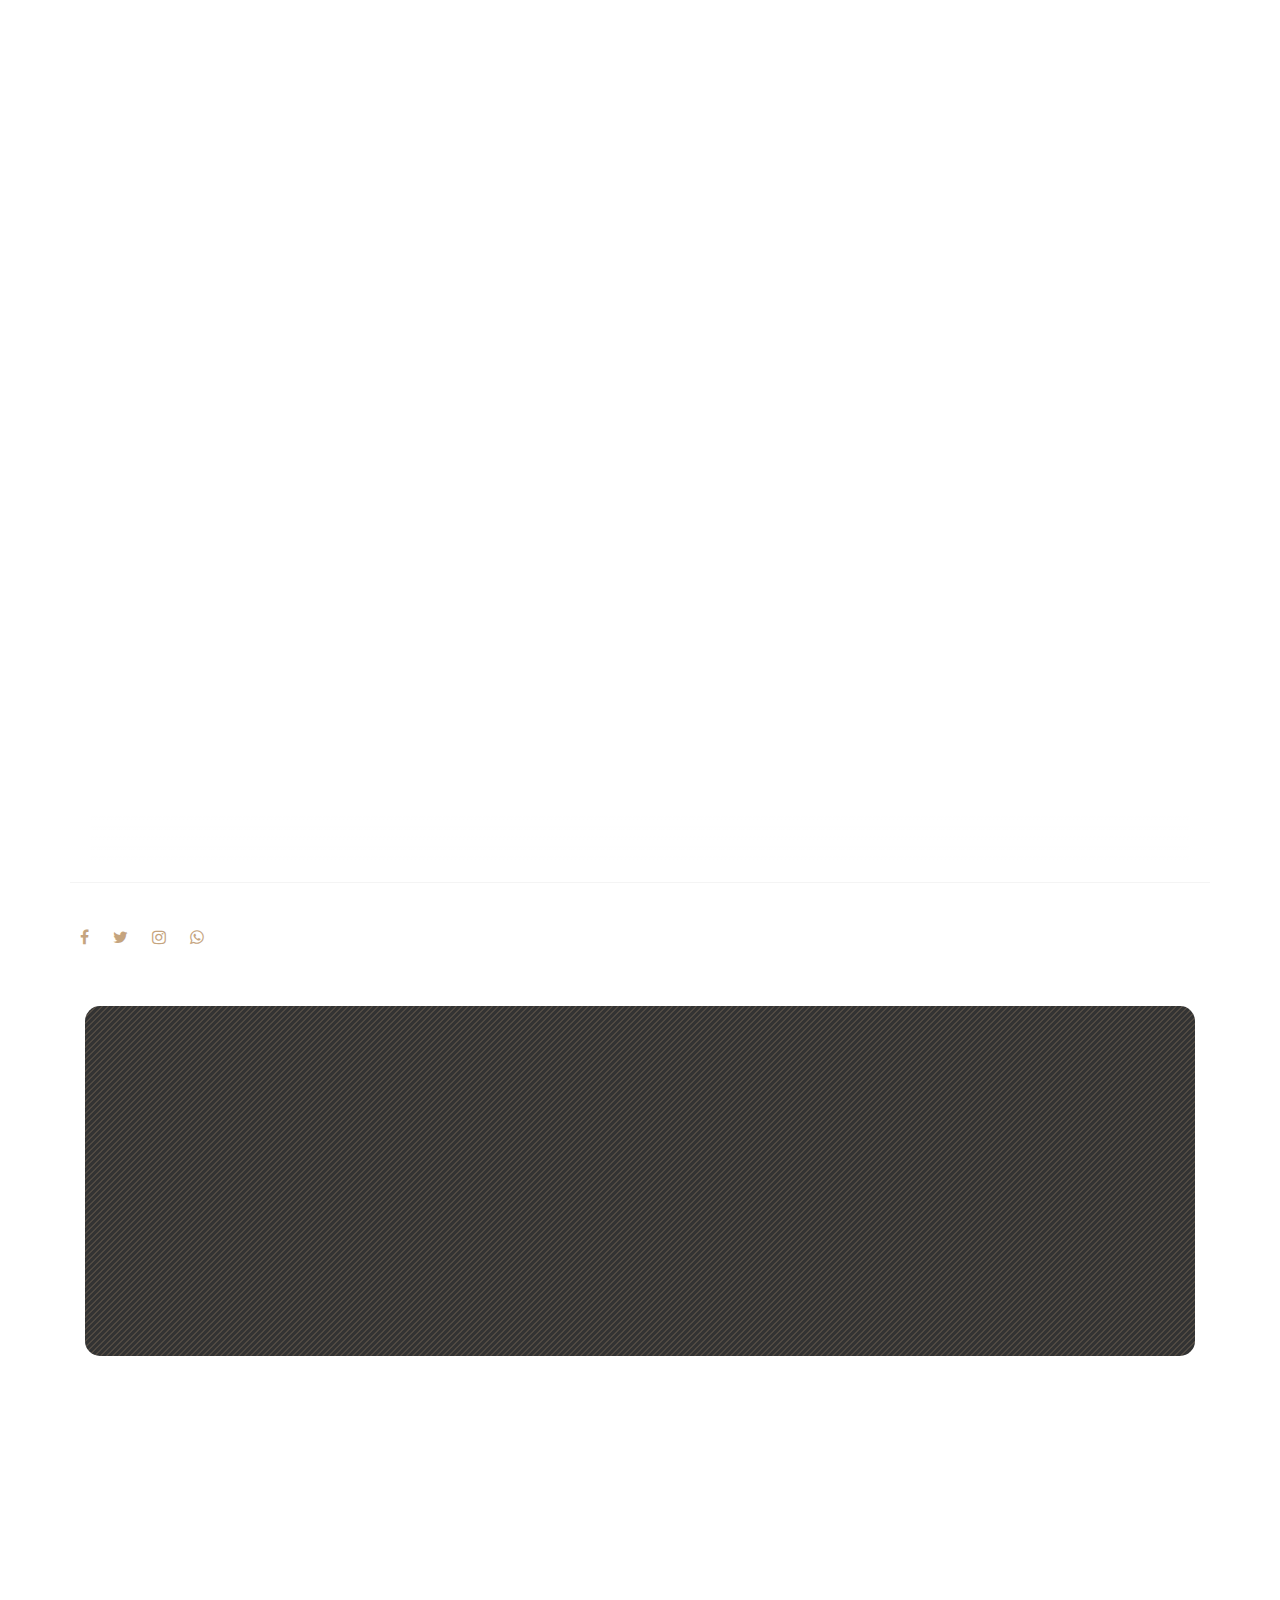
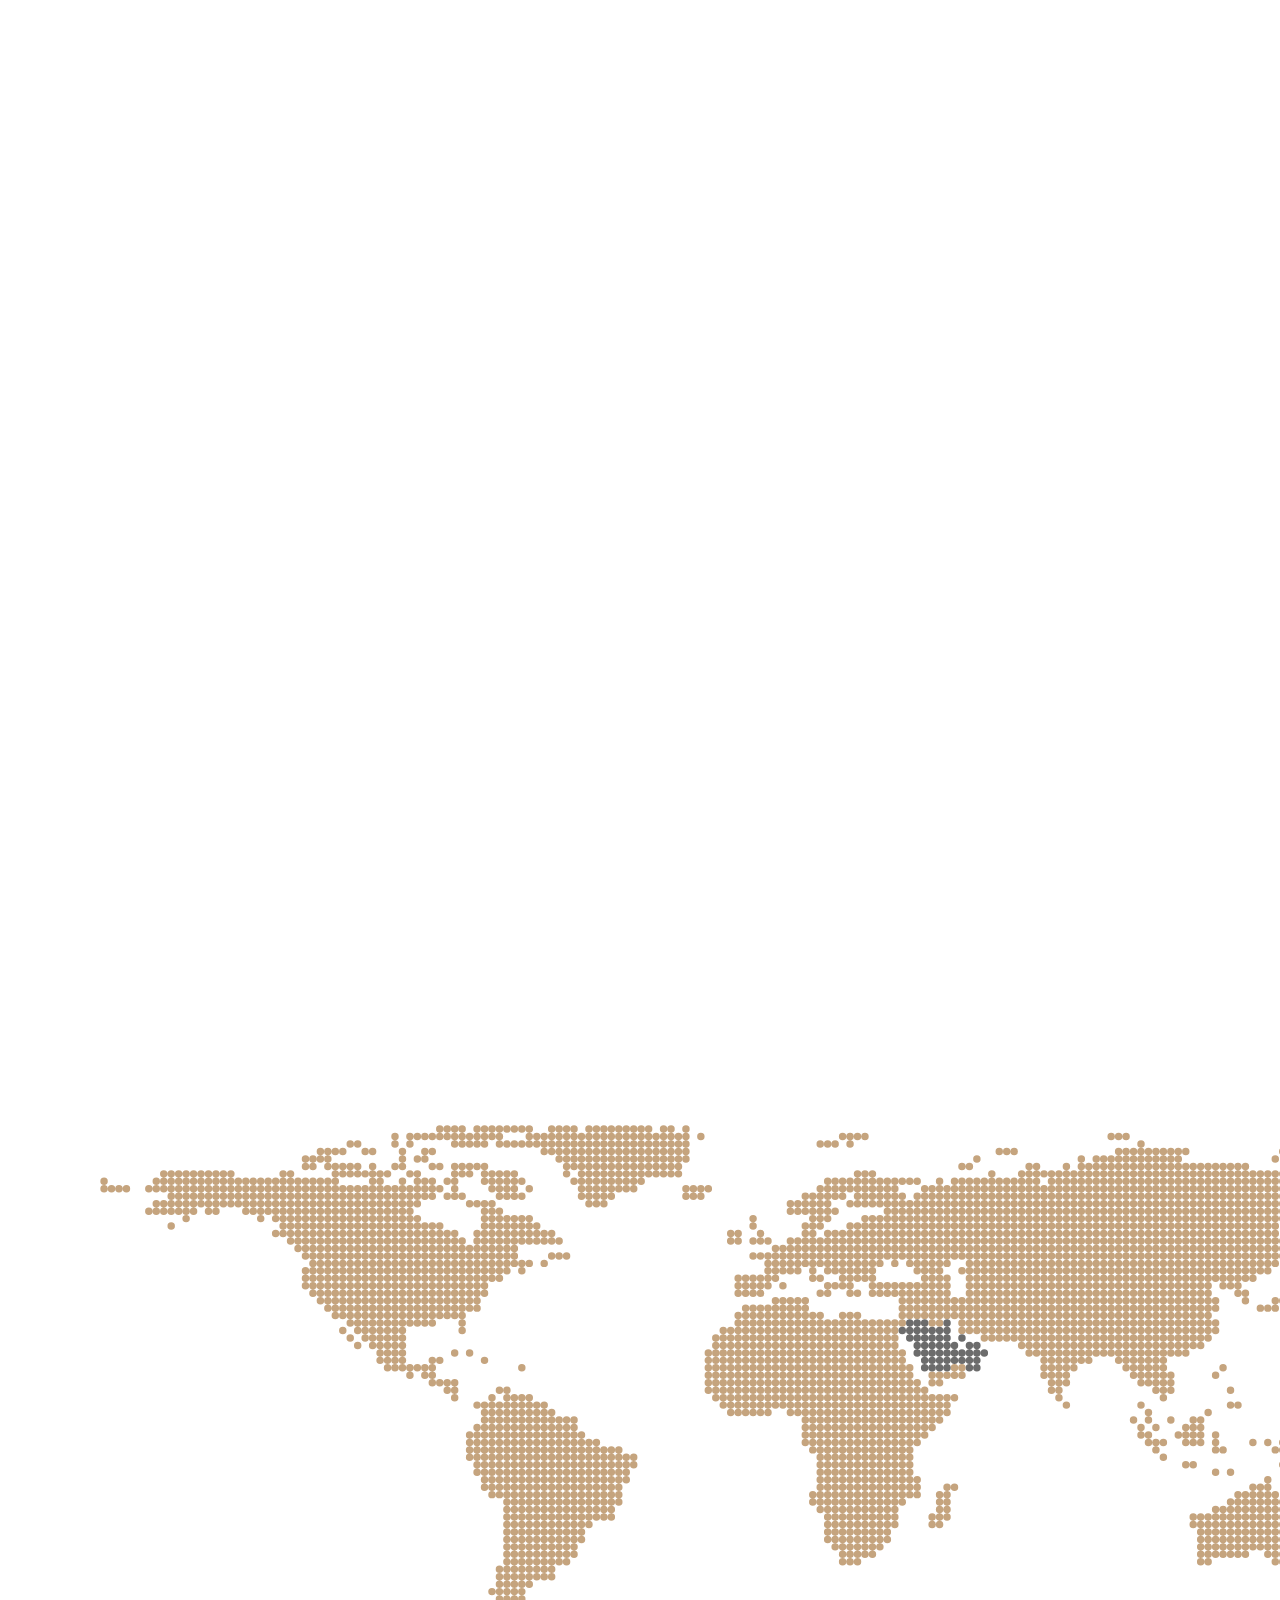
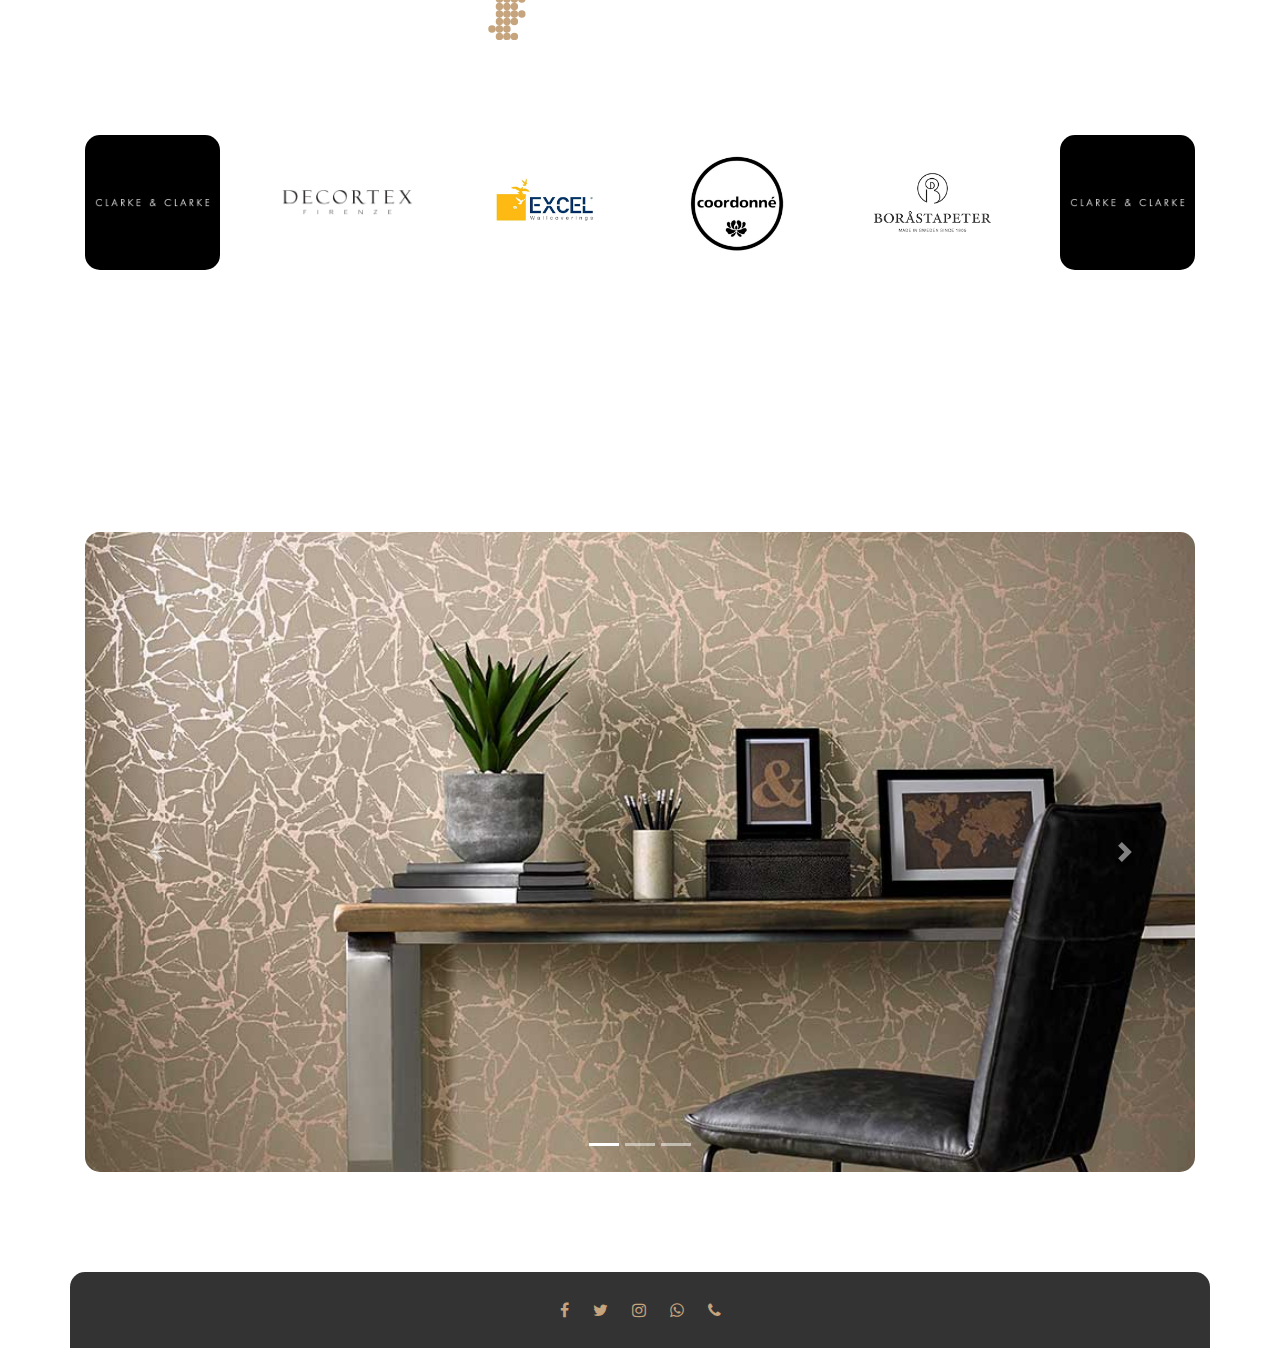
==== commit 2d93c809: "Add files via upload" ====
--- a/index.html
+++ b/index.html
@@ -1,316 +1,692 @@
 <!DOCTYPE html>
-<html lang="en-US" dir="ltr">
-
-  <head>
+<html lang="en">
+
+<head>
     <meta charset="utf-8">
     <meta http-equiv="X-UA-Compatible" content="IE=edge">
-    <meta name="viewport" content="width=device-width, initial-scale=1">
-
-    <!-- ===============================================-->
-    <!--    Document Title-->
-    <!-- ===============================================-->
+    <meta name="viewport" content=" width=device-width, initial-scale=1">
+    <link rel="icon" type="image/png" href="images/microsoft-svgrepo-com.svg" />
     <title>Le Global Design</title>
-
-    <!-- ===============================================-->
-    <!--    Favicons-->
-    <!-- ===============================================-->
-    <link rel="apple-touch-icon" sizes="180x180" href="assets/img/favicons/apple-touch-icon.png">
-    <link rel="icon" type="image/png" sizes="32x32" href="assets/img/favicons/favicon-32x32.png">
-    <link rel="icon" type="image/png" sizes="16x16" href="assets/img/favicons/favicon-16x16.png">
-    <link rel="shortcut icon" type="image/x-icon" href="assets/img/favicons/favicon.ico">
-    <link rel="manifest" href="assets/img/favicons/manifest.json">
-    <meta name="msapplication-TileImage" content="assets/img/favicons/mstile-150x150.png">
-    <meta name="theme-color" content="#ffffff">
-
-    <!-- ===============================================-->
-    <!--    Stylesheets-->
-    <!-- ===============================================-->
-    <link rel="preconnect" href="https://fonts.gstatic.com">
-    <link href="https://fonts.googleapis.com/css2?family=Open+Sans:wght@300;400;500;600;700;800&amp;display=swap" rel="stylesheet">
-    <link href="vendors/prism/prism.css" rel="stylesheet">
-    <link href="vendors/swiper/swiper-bundle.min.css" rel="stylesheet">
-    <link href="assets/css/theme.min.css" rel="stylesheet" />
-    <link href="assets/css/user.min.css" rel="stylesheet" />
-  </head>
-
-  <body>
-    <!-- ===============================================-->
-    <!--    Main Content-->
-    <!-- ===============================================-->
-    <main class="main" id="top">
-      <div class="cursor-outer d-none d-md-block"></div>
-      <nav class="navbar navbar-light py-3 px-0 overflow-hidden">
-        <div class="container px-md-5">
-          <div class="row w-100 g-0 justify-content-between">
-            <div class="col-8">
-              <div class="d-inline-block"><a class="navbar-brand pt-0 fs-3 text-black d-flex align-items-center" href="index.html"><img class="img-fluid" style="width: 26px; height: 27px;" src="assets/img/home/google-icon-logo-svgrepo-com.svg" alt="" /><span class="fw-bolder ms-2">Le Global </span><span class="fw-thin">Design</span></a></div>
+    <link href="css/animate.css" rel="stylesheet" type="text/css">
+    <link href="css/bootstrap.min.css" rel="stylesheet" type="text/css">
+    <link href="css/bootstrap.menu.css" rel="stylesheet" type="text/css">
+    <link href="css/font-awesome.css" rel="stylesheet" type="text/css">
+    <link href="css/magnific-popup.css" rel="stylesheet" type="text/css">
+    <link href="css/swiper.css" rel="stylesheet" type="text/css">
+    <link href="css/owl.carousel.min.css" rel="stylesheet" type="text/css">
+    <link href="css/owl.theme.default.min.css" rel="stylesheet" type="text/css">
+    <link href="css/style.css" rel="stylesheet" type="text/css">
+</head>
+
+<body>
+    <!-- Preloader -->
+    <div id="Lfa-page-loading" class="Lfa-pageloading">
+        <div class="Lfa-pageloading-inner"> <img
+                src="images/microsoft-logo-svgrepo-com.svg" class="logo" alt="">
+        </div>
+    </div>
+    <!-- Wrapper -->
+    <div id="next-page-wrapper">
+        <!-- Header -->
+        <header>
+            <div class="container">
+                <div class="row">
+                    <div class="col-md-12 animate-box"
+                        data-animate-effect="fadeInUp">
+                        <div class="next-header-container d-flex">
+                            <!-- Logo -->
+                            <div class="text-center flex-grow-1">
+                                <a href="index.html"><img
+                                        src="images/microsoft-logo-svgrepo-com.svg"
+                                        alt="" class="logo"></a>
+                            </div>
+                        </div>
+                        <nav
+                            class="navbar navbar-expand-lg navbar-light bg-light text-center">
+                            <button class="navbar-toggler" type="button"
+                                data-toggle="collapse" data-target="#navbarNav"
+                                aria-controls="navbarNav" aria-expanded="false"
+                                aria-label="Toggle navigation">
+                                <span class="navbar-toggler-icon"></span>
+                            </button>
+                            <div class="collapse navbar-collapse" id="navbarNav"
+                                style="justify-content: center;">
+                                <ul class="navbar-nav">
+                                    <li class="nav-item active">
+                                        <a class="nav-link" href="#">Home <span
+                                                class="sr-only">(current)</span></a>
+                                    </li>
+                                    <li class="nav-item">
+                                        <a class="nav-link"
+                                            href="catalogue.html">Catalogue</a>
+                                    </li>
+                                    <li class="nav-item">
+                                        <a class="nav-link"
+                                            href="portfolio.html">Portfolio </a>
+                                    </li>
+                                    <li class="nav-item">
+                                        <a class="nav-link"
+                                            href="contact.html">Contact</a>
+                                    </li>
+                                </ul>
+                            </div>
+                            
+                            <!-- toggle structure
+label
+    input
+    svg
+
+the idea is to
+1. hide the input on top of the svg
+1. change the position/opacity of the svg as the input is toggled
+-->
+                            <div class="switch ml-auto mt-3">
+                                <label for="toggle">
+                                    <input type="checkbox" />
+    
+                                    <svg viewBox="0 0 100 45" width="400"
+                                        height="180">
+                                        <defs>
+                                            <!-- rectangle used for the background and re-used in the clip and mask elements -->
+                                            <rect id="background" x="0" y="0"
+                                                width="90" height="40" rx="20">
+                                            </rect>
+    
+                                            <!-- clip cutting out the elements exceeding the rounded rectangle -->
+                                            <clipPath id="clip">
+                                                <use href="#background"></use>
+                                            </clipPath>
+    
+                                            <!-- for the light variant -->
+                                            <!-- gradient used for the background -->
+                                            <linearGradient id="gradient-light"
+                                                x1="0" x2="0" y1="0" y2="1">
+                                                <stop stop-color="#8bc8f2"
+                                                    offset="0"></stop>
+                                                <stop stop-color="#fff" offset="1">
+                                                </stop>
+                                            </linearGradient>
+    
+                                            <!-- filter applied to (a copy of) the sun to blur the edges -->
+                                            <filter id="blur-light">
+                                                <feGaussianBlur stdDeviation="1">
+                                                </feGaussianBlur>
+                                            </filter>
+    
+                                            <!-- pattern for the waves -->
+                                            <pattern id="pattern-light" width="0.1"
+                                                height="1" viewBox="0 0 10 45">
+                                                <path fill="#40b5f8"
+                                                    d="M 0 0 a 6 6 0 0 0 10 0 v 45 h -10 z">
+                                                </path>
+                                            </pattern>
+    
+    
+                                            <!-- for the dark variant -->
+                                            <!-- gradient used for the background -->
+                                            <linearGradient id="gradient-dark"
+                                                x1="0" x2="0" y1="0" y2="1">
+                                                <stop stop-color="#1F2241"
+                                                    offset="0"></stop>
+                                                <stop stop-color="#7D59DF"
+                                                    offset="1"></stop>
+                                            </linearGradient>
+    
+                                            <!-- gradient used for the the mask
+                    the idea is to have the mask use the [#000-#fff] gradient to progressively hide the shapes as they approach the bottom
+                -->
+                                            <linearGradient id="gradient-mask"
+                                                x1="0" x2="0" y1="0" y2="1">
+                                                <stop stop-color="#000" offset="0">
+                                                </stop>
+                                                <stop stop-color="#fff" offset="1">
+                                                </stop>
+                                            </linearGradient>
+    
+                                            <!-- mask to conceal the stars at the bottom of the toggle -->
+                                            <mask id="mask-dark">
+                                                <use fill="url(#gradient-mask)"
+                                                    href="#background"></use>
+                                            </mask>
+    
+                                            <!-- gradients for the moon and craters -->
+                                            <radialGradient id="gradient-moon">
+                                                <stop stop-color="#fdfdfd"
+                                                    offset="0.7"></stop>
+                                                <stop stop-color="#e2e2e2"
+                                                    offset="1"></stop>
+                                            </radialGradient>
+    
+                                            <radialGradient id="gradient-crater">
+                                                <stop stop-color="#e0e0e0"
+                                                    offset="0"></stop>
+                                                <stop stop-color="#d9d9d9"
+                                                    offset="1"></stop>
+                                            </radialGradient>
+    
+                                            <!-- pattern for the stars -->
+                                            <pattern id="pattern-dark" width="0.2"
+                                                height="1" viewBox="0 0 20 45">
+                                                <path fill="#fff"
+                                                    d="M 2 5 l 1 1 l -1 1 l -1 -1 l 1 -1">
+                                                </path>
+                                                <path fill="#fff"
+                                                    d="M 10 16 l 1 1 l -1 1 l -1 -1 l 1 -1">
+                                                </path>
+                                                <path fill="#fff"
+                                                    d="M 16 27 l 1 1 l -1 1 l -1 -1 l 1 -1">
+                                                </path>
+                                                <path fill="#fff"
+                                                    d="M 10 38 l 1 1 l -1 1 l -1 -1 l 1 -1">
+                                                </path>
+                                            </pattern>
+                                        </defs>
+    
+                                        <!-- actual graphics
+                the idea is to include the elements for the light variant on top of the dark counterpart and change the opacity when the input is toggled
+                ! beside changing the opacity of the .light elements the transition also affects the position of the sun/moon and of the patterns
+            -->
+                                        <g transform="translate(5 2.5)">
+                                            <g clip-path="url(#clip)">
+                                                <g class="dark">
+                                                    <use fill="url(#gradient-dark)"
+                                                        href="#background"></use>
+                                                    <!-- translate the stars above the toggle
+                        ! the change in y scale allows to transition the stars with a faster pace (see the CSS)
+                        -->
+                                                    <g class="background"
+                                                        transform="translate(0 -40) scale(1 0.4)">
+                                                        <rect
+                                                            transform="translate(-40 0) rotate(4)"
+                                                            fill="url(#pattern-dark)"
+                                                            x="0" y="0" width="100"
+                                                            height="45"></rect>
+                                                    </g>
+                                                    <use mask="url(#mask-dark)"
+                                                        fill="url(#gradient-dark)"
+                                                        href="#background"></use>
+                                                </g>
+                                                <g class="light">
+                                                    <use fill="url(#gradient-light)"
+                                                        href="#background"></use>
+                                                    <!-- translate the waves above the toggle and reset their position with an opposite translation
+                        by translating the first group to 0 (alongside the stars) the waves are pushed below
+                        -->
+                                                    <g class="background"
+                                                        transform="translate(-30 -20)">
+                                                        <g
+                                                            transform="translate(30 20)">
+                                                            <rect
+                                                                fill="url(#pattern-light)"
+                                                                x="-5" y="27.5"
+                                                                width="100"
+                                                                height="45"></rect>
+                                                        </g>
+                                                    </g>
+                                                </g>
+                                            </g>
+                                        </g>
+    
+                                        <g transform="translate(77.5 22.5)">
+                                            <!-- translate this group to move the sun/moon to the right -->
+                                            <g class="translate"
+                                                transform="translate(-55)">
+                                                <!-- rotate this group to rotate the moon -->
+                                                <g class="rotate"
+                                                    transform="rotate(-100)">
+                                                    <g class="dark">
+                                                        <circle
+                                                            fill="url(#gradient-moon)"
+                                                            cx="0" cy="0" r="20.5">
+                                                        </circle>
+                                                        <g
+                                                            transform="translate(-8 -7.5)">
+                                                            <ellipse
+                                                                transform="rotate(-30)"
+                                                                fill="url(#gradient-crater)"
+                                                                stroke="#d5d5d5"
+                                                                stroke-width="0.2"
+                                                                cx="0" cy="0" rx="4"
+                                                                ry="3"></ellipse>
+                                                        </g>
+                                                        <g
+                                                            transform="translate(11 5)">
+                                                            <ellipse
+                                                                fill="url(#gradient-crater)"
+                                                                stroke="#d5d5d5"
+                                                                stroke-width="0.2"
+                                                                cx="0" cy="0"
+                                                                rx="3.85" ry="4">
+                                                            </ellipse>
+                                                        </g>
+                                                        <g
+                                                            transform="translate(-6 12)">
+                                                            <ellipse
+                                                                transform="rotate(-10)"
+                                                                fill="url(#gradient-crater)"
+                                                                stroke="#d5d5d5"
+                                                                stroke-width="0.2"
+                                                                cx="0" cy="0" rx="2"
+                                                                ry="1.75"></ellipse>
+                                                        </g>
+                                                    </g>
+                                                </g>
+                                                <g class="light">
+                                                    <circle fill="#FFD21F" cx="0"
+                                                        cy="0" r="21"
+                                                        filter="url(#blur-light)">
+                                                    </circle>
+                                                    <circle fill="#FFD21F" cx="0"
+                                                        cy="0" r="20.5"></circle>
+                                                </g>
+                                            </g>
+                                        </g>
+                                    </svg>
+                            </div>
+                            
+                        </nav>
+                    </div>
+                </div>
             </div>
-            <div class="col-4 d-lg-none text-end pe-0"><button class="btn p-0 shadow-none text-black fs-2 d-inline-block" data-bs-toggle="offcanvas" data-bs-target="#navbarOffcanvas" aria-controls="navbarOffcanvas" aria-expanded="false" aria-label="Toggle offcanvas navigation"><span class="menu-bar"></span></button></div>
-            <div class="offcanvas offcanvas-end px-0" id="navbarOffcanvas" aria-labelledby="navbarOffcanvasTitle" aria-hidden="true">
-              <div class="offcanvas-header justify-content-end">
-                <h5 class="visually-hidden offcanvas-title" id="navbarOffcanvasTitle">Menu</h5><button class="btn p-0 shadow-none text-black fs-2 d-inline text-end" type="button" data-bs-dismiss="offcanvas" aria-label="Close"><span class="menu-close-bar"></span></button>
-              </div>
-              <div class="offcanvas-body px-0">
-                <div class="d-lg-flex flex-center-start gap-3 overflow-hidden">
-                  <ul class="navbar-nav ms-auto fs-4 ps-6">
-                    <li class="nav-item"><a class="nav-link d-inline-block nav-text-outlined lh-1 text-white fs-5 active" aria-current="page" href="index.html">Home</a></li>
-                    <li class="nav-item"><a class="nav-link d-inline-block nav-text-outlined lh-1 text-white fs-5" aria-current="page" href="about.html">About</a></li>
-                    <li class="nav-item"><a class="nav-link d-inline-block nav-text-outlined lh-1 text-white fs-5" aria-current="page" href="portfolio.html">Portfolio</a></li>
-                    <li class="nav-item"><a class="nav-link d-inline-block nav-text-outlined lh-1 text-white fs-5" aria-current="page" href="products.html">Products</a></li>
-                    <!-- <li class="nav-item"><a class="nav-link d-inline-block nav-text-outlined lh-1 text-white fs-5" aria-current="page" href="services.html">Services</a></li> -->
-                    <!-- <li class="nav-item"><a class="nav-link d-inline-block nav-text-outlined lh-1 text-white fs-5" aria-current="page" href="blog.html">Blog</a></li> -->
-                  </ul>
-                </div>
-              </div>
+        </header>
+
+        <!-- Homepage Slider -->
+        <div class="container-fluid">
+            <section class="next-section-slider p-3" style="border-radius: 30px;">
+                <div class="next-container-center">
+                    <div class="swiper-container">
+                        <div class="swiper-wrapper">
+                            <div class="swiper-slide">
+                                <div class="swiper-slide-block">
+                                    <div class="swiper-slide-block-img animate-box"
+                                        data-animate-effect="fadeInLeft"
+                                        data-swiper-parallax-y="70%">
+                                        <a href="#"><img
+                                                src="images/img-6.jpg"
+                                                alt=""></a>
+                                    </div>
+                                    <div class="swiper-slide-block-text animate-box"
+                                        data-animate-effect="fadeInRight">
+                                        <h2 data-swiper-parallax-x="-60%"
+                                            class="next-main-title">WALLPAPER
+                                        </h2>
+                                        <h3 data-swiper-parallax-x="-50%"
+                                            class="next-main-subtitle">INTERIOR
+                                            DESIGN</h3>
+                                        <p data-swiper-parallax-x="-40%"
+                                            class="next-paragraph"><q>Design
+                                                won't save the world, but it
+                                                damn sure makes it look
+                                                good.</q></p> <a
+                                            data-swiper-parallax-x="-30%"
+                                            class="next-link"
+                                            href="contact.html">Contact Us</a>
+                                        <span data-swiper-parallax-y="60%"
+                                            class="next-number animate-box"
+                                            data-animate-effect="fadeInUp">1</span>
+                                    </div>
+                                </div>
+                            </div>
+                            <div class="swiper-slide">
+                                <div class="swiper-slide-block">
+                                    <div class="swiper-slide-block-img"
+                                        data-swiper-parallax-y="70%">
+                                        <a href="#"> <img
+                                                src="images/img-7.jpg" alt="">
+                                        </a>
+                                    </div>
+                                    <div class="swiper-slide-block-text">
+                                        <h2 data-swiper-parallax-x="-60%"
+                                            class="next-main-title">FABRICS</h2>
+                                        <h3 data-swiper-parallax-x="-50%"
+                                            class="next-main-subtitle">INTERIOR
+                                            DESIGN</h3>
+                                        <p data-swiper-parallax-x="-40%"
+                                            class="next-paragraph"><q>Simplicity
+                                                is the ultimate
+                                                sophistication.</q></p> <a
+                                            data-swiper-parallax-x="-30%"
+                                            style="z-index: 5;"
+                                            class="next-link"
+                                            href="contact.html">Contact Us</a>
+                                        <span data-swiper-parallax-y="60%"
+                                            class="next-number">2</span>
+                                    </div>
+                                </div>
+                            </div>
+                            <div class="swiper-slide">
+                                <div class="swiper-slide-block">
+                                    <div class="swiper-slide-block-img"
+                                        data-swiper-parallax-y="70%">
+                                        <a href="#"> <img
+                                                src="images/img-8.jpg" alt="">
+                                        </a>
+                                    </div>
+                                    <div class="swiper-slide-block-text">
+                                        <h2 data-swiper-parallax-x="-60%"
+                                            class="next-main-title">FLOORING
+                                        </h2>
+                                        <h3 data-swiper-parallax-x="-50%"
+                                            class="next-main-subtitle">INTERIOR
+                                            DESIGN</h3>
+                                        <p data-swiper-parallax-x="-40%"
+                                            class="next-paragraph"><q>Luxury is
+                                                in each detail.</q></p> <a
+                                            data-swiper-parallax-x="-30%"
+                                            class="next-link"
+                                            href="contact.html">Contact Us</a>
+                                        <span data-swiper-parallax-y="60%"
+                                            class="next-number">3</span>
+                                    </div>
+                                </div>
+                            </div>
+                        </div>
+                        <div class="swiper-button-next animate-box"
+                            data-animate-effect="fadeInRight"> <i
+                                class="fa fa-long-arrow-right"
+                                aria-hidden="true"></i> </div>
+                        <div class="swiper-button-prev animate-box"
+                            data-animate-effect="fadeInLeft"> <i
+                                class="fa fa-long-arrow-left"
+                                aria-hidden="true"></i> </div>
+                    </div>
+                </div>
+            </section>
+        </div>
+        <!-- Footer -->
+        <footer>
+            <div class="container next-footer-container">
+                <div class="row">
+                    <div class="col-md-8">
+                        <ul class="next-social-icons">
+                            <li class="next-social-icons-item">
+                                <a class="next-social-link" href="index.html#">
+                                    <span
+                                        class="next-social-icon fa fa-facebook-f"></span>
+                                </a>
+                            </li>
+                            <li class="next-social-icons-item">
+                                <a class="next-social-link" href="index.html#">
+                                    <span
+                                        class="next-social-icon fa fa-twitter"></span>
+                                </a>
+                            </li>
+                            <li class="next-social-icons-item">
+                                <a class="next-social-link" href="index.html#">
+                                    <span
+                                        class="next-social-icon fa fa-instagram"></span>
+                                </a>
+                            </li>
+                            <li class="next-social-icons-item">
+                                <a class="next-social-link" href="index.html#">
+                                    <span
+                                        class="next-social-icon fa fa-whatsapp"></span>
+                                </a>
+                            </li>
+                        </ul>
+                    </div>
+                </div>
             </div>
-            <div class="col-4">
-              <div class="d-none d-lg-flex justify-content-end position-relative z-index-1">
-                <div class="position-absolute absolute-centered z-index--1">
-                  <h1 class="ms-2 fw-bolder text-outlined text-uppercase text-white pe-none display-1">Home</h1>
-                </div>
-                <div class="d-flex gap-3 align-items-start"><a class="mb-0 ms-auto text-warning fs-0 fw-bold text-uppercase" href="contact.html">Contact Now</a>
-                  <ul class="navbar-nav navbar-fotogency ms-auto text-end">
-                    <li class="nav-item px-2 position-relative"><a class="nav-link pt-0 active" aria-current="page" href="index.html">Home</a></li>
-                    <li class="nav-item px-2 position-relative"><a class="nav-link pt-0" aria-current="page" href="about.html">About</a></li>
-                    <li class="nav-item px-2 position-relative"><a class="nav-link pt-0" aria-current="page" href="portfolio.html">Portfolio</a></li>
-                    <li class="nav-item px-2 position-relative"><a class="nav-link pt-0" aria-current="page" href="products.html">Products</a></li>
-                    <!-- <li class="nav-item px-2 position-relative"><a class="nav-link pt-0" aria-current="page" href="blog.html">Services</a></li> -->
-                    <!-- <li class="nav-item px-2 position-relative"><a class="nav-link pt-0" aria-current="page" href="blog.html">Blog</a></li> -->
-                  </ul>
-                </div>
-              </div>
+        </footer>
+    </div>
+
+    <!-- <section> begin ============================-->
+    <section class="py-4 pt-md-0 pb-7">
+        <div class="container">
+            <div class="about-container p-6" >
+                <h1 class="text-white text-center mb-3"></h1>
+                <div class="section-head col-md-12 animate-box"
+                    data-animate-effect="fadeInUp">
+                    <h4><span class="p-0">About us</span></h4>
+                </div>
+                <p class="mb-3 animate-box"
+                    data-animate-effect="fadeInUp">We're proud to say that our
+                    design team has been in the business for over years. We are
+                    passionate about our work and always strive to create a
+                    timeless design.
+
+                    Perfection, in every detail You can rest assured that we
+                    will take care of every detail of your project so you can
+                    focus on what matters most. Our experts are always ready to
+                    make your house a home. We're with you at every step We'll
+                    be there for you in the whole process — from consulting with
+                    you, to renovation, and finally finishing touches. You'll
+                    never miss a step with us by your side. Your home is our
+                    priority No matter how big or small, we want your house to
+                    be the best place to live in and enjoy.</p>
             </div>
-          </div>
+        </div><!-- end of .container-->
+    </section><!-- <section> close ============================-->
+
+    <!-- Services Page -->
+    <section class="services section-padding">
+        <div class="container">
+            <div class="row">
+                <div class="section-head col-md-12 animate-box"
+                    data-animate-effect="fadeInUp">
+                    <h4><span class="p-0">Our Services</span></h4>
+                </div>
+                <div class="col-md-4 animate-box"
+                    data-animate-effect="fadeInUp">
+                    <div class="item">
+                        <div class="con">
+                            <a href="#">
+                                <div class="numb">01</div>
+                                <h5>Wallpapers</h5>
+                                <p>A wallpaper wraps an entire room in eternal beauty, but without the need for a lick of paint. Prove your daring side with pattern-play wallpaper. Impressive brilliance awaits by adding light to any background throughout your home.</p>
+                            </a>
+                        </div>
+                    </div>
+                </div>
+                <div class="col-md-4 animate-box"
+                    data-animate-effect="fadeInUp">
+                    <div class="item bg-2">
+                        <div class="con">
+                            <a href="#">
+                                <div class="numb">02</div>
+                                <h5>Fabrics</h5>
+                                <p>This special selection of linen, cotton, and silk fabrics will let you finally pick the perfect fabric for your draperies and curtains. With our all types of fabrics, you can pick designs such as super bright florals to subtler stripes - all in eye-catching floral patterns!</p>
+                            </a>
+                        </div>
+                    </div>
+                </div>
+                <div class="col-md-4 animate-box"
+                    data-animate-effect="fadeInUp">
+                    <div class="item bg-3">
+                        <div class="con">
+                            <a href="#">
+                                <div class="numb">03</div>
+                                <h5>Flooring</h5>
+                                <p>Absolute Flooring and Tiles is the place you can count on. All your flooring needs: carpets, solid hardwood, laminate, cork, vinyl. From your one stop florist to cool tiled moments - our experts are professionals at what they do!</p>
+                            </a>
+                        </div>
+                    </div>
+                </div>
+                <div class="col-md-4 animate-box"
+                    data-animate-effect="fadeInUp">
+                    <div class="item bg-4">
+                        <div class="con">
+                            <a href="#">
+                                <div class="numb">04</div>
+                                <h5>Upholstery</h5>
+                                <p>upholstery is a complete home furniture store that specializes only in need of upholstery services and materials. Whether you are a company dealing with the design and manufacturing of upholstuff, or looking for high-quality materials that will last durability, our company has got what you need.</p>
+                            </a>
+                        </div>
+                    </div>
+                </div>
+                <div class="col-md-4 animate-box"
+                    data-animate-effect="fadeInUp">
+                    <div class="item bg-5">
+                        <div class="con">
+                            <a href="#">
+                                <div class="numb">05</div>
+                                <h5>Space Planning</h5>
+                                <p>If you want to design the perfect space, the first question to ask is what outcome do you want to achieve? Zero clutter, focus on core activities, manly feel, vibrant community? Whatever your requirement is, we've got you covered with space planning & advisors.</p>
+                            </a>
+                        </div>
+                    </div>
+                </div>
+                <div class="col-md-4 animate-box"
+                    data-animate-effect="fadeInUp">
+                    <div class="item bg-6">
+                        <div class="con">
+                            <a href="#">
+                                <div class="numb">06</div>
+                                <h5>Design Consultation</h5>
+                                <p>You have a new office space but you want more than just the generic cubicle. Trust design-loving consultants with years of experience designing inspiring and functional spaces. from ikea's network of top designers we can create optimal surroundings for you and your team, in your own office, for less money.</p>
+                            </a>
+                        </div>
+                    </div>
+                </div>
+            </div>
         </div>
-      </nav>
-
-      <!-- ============================================-->
-      <!-- ============================================-->
-      <!-- <section> begin ============================-->
-      <section class="py-4 pt-md-0 pb-8 pb-sm-11 mt-lg-n8 mb-4">
-        <div class="container px-md-5">
-          <div class="row mt-4">
-            <div class="col-md-9 col-lg-7">
-              <h1 class="fs-4 fs-md-6 fs-xl-7 mb-5 mb-lg-0 position-relative z-index-2">Le Global Design <span class="fw-thin text-300">Seek out the </span><span class="text-400">beauty within</span></h1>
+    </section>
+
+    <section class="section-padding p-5">
+        <svg xmlns="http://www.w3.org/2000/svg" version="1.1" xmlns:xlink="http://www.w3.org/1999/xlink" xmlns:svgjs="http://svgjs.com/svgjs" width="1440" height="560" preserveAspectRatio="none" viewBox="0 0 1440 560">
+            <g mask="url(&quot;#SvgjsMask1016&quot;)" fill="none">
+                <path d="M14.03 24.07 a1 1 0 1 0 2 0 a1 1 0 1 0 -2 0zM14.03 22.07 a1 1 0 1 0 2 0 a1 1 0 1 0 -2 0zM16.03 24.07 a1 1 0 1 0 2 0 a1 1 0 1 0 -2 0zM18.03 24.07 a1 1 0 1 0 2 0 a1 1 0 1 0 -2 0zM20.03 24.07 a1 1 0 1 0 2 0 a1 1 0 1 0 -2 0zM26.03 30.07 a1 1 0 1 0 2 0 a1 1 0 1 0 -2 0zM26.03 24.07 a1 1 0 1 0 2 0 a1 1 0 1 0 -2 0zM28.03 30.07 a1 1 0 1 0 2 0 a1 1 0 1 0 -2 0zM28.03 28.07 a1 1 0 1 0 2 0 a1 1 0 1 0 -2 0zM28.03 24.07 a1 1 0 1 0 2 0 a1 1 0 1 0 -2 0zM28.03 22.07 a1 1 0 1 0 2 0 a1 1 0 1 0 -2 0zM30.03 30.07 a1 1 0 1 0 2 0 a1 1 0 1 0 -2 0zM30.03 28.07 a1 1 0 1 0 2 0 a1 1 0 1 0 -2 0zM30.03 24.07 a1 1 0 1 0 2 0 a1 1 0 1 0 -2 0zM30.03 22.07 a1 1 0 1 0 2 0 a1 1 0 1 0 -2 0zM30.03 20.07 a1 1 0 1 0 2 0 a1 1 0 1 0 -2 0zM32.03 34.07 a1 1 0 1 0 2 0 a1 1 0 1 0 -2 0zM32.03 30.07 a1 1 0 1 0 2 0 a1 1 0 1 0 -2 0zM32.03 28.07 a1 1 0 1 0 2 0 a1 1 0 1 0 -2 0zM32.03 26.07 a1 1 0 1 0 2 0 a1 1 0 1 0 -2 0zM32.03 24.07 a1 1 0 1 0 2 0 a1 1 0 1 0 -2 0zM32.03 22.07 a1 1 0 1 0 2 0 a1 1 0 1 0 -2 0zM32.03 20.07 a1 1 0 1 0 2 0 a1 1 0 1 0 -2 0zM34.03 30.07 a1 1 0 1 0 2 0 a1 1 0 1 0 -2 0zM34.03 28.07 a1 1 0 1 0 2 0 a1 1 0 1 0 -2 0zM34.03 26.07 a1 1 0 1 0 2 0 a1 1 0 1 0 -2 0zM34.03 24.07 a1 1 0 1 0 2 0 a1 1 0 1 0 -2 0zM34.03 22.07 a1 1 0 1 0 2 0 a1 1 0 1 0 -2 0zM34.03 20.07 a1 1 0 1 0 2 0 a1 1 0 1 0 -2 0zM36.03 32.07 a1 1 0 1 0 2 0 a1 1 0 1 0 -2 0zM36.03 30.07 a1 1 0 1 0 2 0 a1 1 0 1 0 -2 0zM36.03 28.07 a1 1 0 1 0 2 0 a1 1 0 1 0 -2 0zM36.03 26.07 a1 1 0 1 0 2 0 a1 1 0 1 0 -2 0zM36.03 24.07 a1 1 0 1 0 2 0 a1 1 0 1 0 -2 0zM36.03 22.07 a1 1 0 1 0 2 0 a1 1 0 1 0 -2 0zM36.03 20.07 a1 1 0 1 0 2 0 a1 1 0 1 0 -2 0zM38.03 30.07 a1 1 0 1 0 2 0 a1 1 0 1 0 -2 0zM38.03 28.07 a1 1 0 1 0 2 0 a1 1 0 1 0 -2 0zM38.03 26.07 a1 1 0 1 0 2 0 a1 1 0 1 0 -2 0zM38.03 24.07 a1 1 0 1 0 2 0 a1 1 0 1 0 -2 0zM38.03 22.07 a1 1 0 1 0 2 0 a1 1 0 1 0 -2 0zM38.03 20.07 a1 1 0 1 0 2 0 a1 1 0 1 0 -2 0zM40.03 28.07 a1 1 0 1 0 2 0 a1 1 0 1 0 -2 0zM40.03 26.07 a1 1 0 1 0 2 0 a1 1 0 1 0 -2 0zM40.03 24.07 a1 1 0 1 0 2 0 a1 1 0 1 0 -2 0zM40.03 22.07 a1 1 0 1 0 2 0 a1 1 0 1 0 -2 0zM40.03 20.07 a1 1 0 1 0 2 0 a1 1 0 1 0 -2 0zM42.03 30.07 a1 1 0 1 0 2 0 a1 1 0 1 0 -2 0zM42.03 28.07 a1 1 0 1 0 2 0 a1 1 0 1 0 -2 0zM42.03 26.07 a1 1 0 1 0 2 0 a1 1 0 1 0 -2 0zM42.03 24.07 a1 1 0 1 0 2 0 a1 1 0 1 0 -2 0zM42.03 22.07 a1 1 0 1 0 2 0 a1 1 0 1 0 -2 0zM42.03 20.07 a1 1 0 1 0 2 0 a1 1 0 1 0 -2 0zM44.03 30.07 a1 1 0 1 0 2 0 a1 1 0 1 0 -2 0zM44.03 28.07 a1 1 0 1 0 2 0 a1 1 0 1 0 -2 0zM44.03 26.07 a1 1 0 1 0 2 0 a1 1 0 1 0 -2 0zM44.03 24.07 a1 1 0 1 0 2 0 a1 1 0 1 0 -2 0zM44.03 22.07 a1 1 0 1 0 2 0 a1 1 0 1 0 -2 0zM44.03 20.07 a1 1 0 1 0 2 0 a1 1 0 1 0 -2 0zM46.03 28.07 a1 1 0 1 0 2 0 a1 1 0 1 0 -2 0zM46.03 26.07 a1 1 0 1 0 2 0 a1 1 0 1 0 -2 0zM46.03 24.07 a1 1 0 1 0 2 0 a1 1 0 1 0 -2 0zM46.03 22.07 a1 1 0 1 0 2 0 a1 1 0 1 0 -2 0zM46.03 20.07 a1 1 0 1 0 2 0 a1 1 0 1 0 -2 0zM48.03 28.07 a1 1 0 1 0 2 0 a1 1 0 1 0 -2 0zM48.03 26.07 a1 1 0 1 0 2 0 a1 1 0 1 0 -2 0zM48.03 24.07 a1 1 0 1 0 2 0 a1 1 0 1 0 -2 0zM48.03 22.07 a1 1 0 1 0 2 0 a1 1 0 1 0 -2 0zM48.03 20.07 a1 1 0 1 0 2 0 a1 1 0 1 0 -2 0zM50.03 28.07 a1 1 0 1 0 2 0 a1 1 0 1 0 -2 0zM50.03 26.07 a1 1 0 1 0 2 0 a1 1 0 1 0 -2 0zM50.03 24.07 a1 1 0 1 0 2 0 a1 1 0 1 0 -2 0zM50.03 22.07 a1 1 0 1 0 2 0 a1 1 0 1 0 -2 0zM52.03 30.07 a1 1 0 1 0 2 0 a1 1 0 1 0 -2 0zM52.03 28.07 a1 1 0 1 0 2 0 a1 1 0 1 0 -2 0zM52.03 26.07 a1 1 0 1 0 2 0 a1 1 0 1 0 -2 0zM52.03 24.07 a1 1 0 1 0 2 0 a1 1 0 1 0 -2 0zM52.03 22.07 a1 1 0 1 0 2 0 a1 1 0 1 0 -2 0zM54.03 30.07 a1 1 0 1 0 2 0 a1 1 0 1 0 -2 0zM54.03 28.07 a1 1 0 1 0 2 0 a1 1 0 1 0 -2 0zM54.03 26.07 a1 1 0 1 0 2 0 a1 1 0 1 0 -2 0zM54.03 24.07 a1 1 0 1 0 2 0 a1 1 0 1 0 -2 0zM54.03 22.07 a1 1 0 1 0 2 0 a1 1 0 1 0 -2 0zM56.03 32.07 a1 1 0 1 0 2 0 a1 1 0 1 0 -2 0zM56.03 30.07 a1 1 0 1 0 2 0 a1 1 0 1 0 -2 0zM56.03 28.07 a1 1 0 1 0 2 0 a1 1 0 1 0 -2 0zM56.03 26.07 a1 1 0 1 0 2 0 a1 1 0 1 0 -2 0zM56.03 24.07 a1 1 0 1 0 2 0 a1 1 0 1 0 -2 0zM56.03 22.07 a1 1 0 1 0 2 0 a1 1 0 1 0 -2 0zM58.03 30.07 a1 1 0 1 0 2 0 a1 1 0 1 0 -2 0zM58.03 28.07 a1 1 0 1 0 2 0 a1 1 0 1 0 -2 0zM58.03 26.07 a1 1 0 1 0 2 0 a1 1 0 1 0 -2 0zM58.03 24.07 a1 1 0 1 0 2 0 a1 1 0 1 0 -2 0zM58.03 22.07 a1 1 0 1 0 2 0 a1 1 0 1 0 -2 0zM60.03 36.07 a1 1 0 1 0 2 0 a1 1 0 1 0 -2 0zM60.03 32.07 a1 1 0 1 0 2 0 a1 1 0 1 0 -2 0zM60.03 30.07 a1 1 0 1 0 2 0 a1 1 0 1 0 -2 0zM60.03 28.07 a1 1 0 1 0 2 0 a1 1 0 1 0 -2 0zM60.03 26.07 a1 1 0 1 0 2 0 a1 1 0 1 0 -2 0zM60.03 24.07 a1 1 0 1 0 2 0 a1 1 0 1 0 -2 0zM60.03 22.07 a1 1 0 1 0 2 0 a1 1 0 1 0 -2 0zM62.03 36.07 a1 1 0 1 0 2 0 a1 1 0 1 0 -2 0zM62.03 34.07 a1 1 0 1 0 2 0 a1 1 0 1 0 -2 0zM62.03 32.07 a1 1 0 1 0 2 0 a1 1 0 1 0 -2 0zM62.03 30.07 a1 1 0 1 0 2 0 a1 1 0 1 0 -2 0zM62.03 28.07 a1 1 0 1 0 2 0 a1 1 0 1 0 -2 0zM62.03 26.07 a1 1 0 1 0 2 0 a1 1 0 1 0 -2 0zM62.03 24.07 a1 1 0 1 0 2 0 a1 1 0 1 0 -2 0zM62.03 22.07 a1 1 0 1 0 2 0 a1 1 0 1 0 -2 0zM62.03 20.07 a1 1 0 1 0 2 0 a1 1 0 1 0 -2 0zM64.03 38.07 a1 1 0 1 0 2 0 a1 1 0 1 0 -2 0zM64.03 36.07 a1 1 0 1 0 2 0 a1 1 0 1 0 -2 0zM64.03 34.07 a1 1 0 1 0 2 0 a1 1 0 1 0 -2 0zM64.03 32.07 a1 1 0 1 0 2 0 a1 1 0 1 0 -2 0zM64.03 30.07 a1 1 0 1 0 2 0 a1 1 0 1 0 -2 0zM64.03 28.07 a1 1 0 1 0 2 0 a1 1 0 1 0 -2 0zM64.03 26.07 a1 1 0 1 0 2 0 a1 1 0 1 0 -2 0zM64.03 24.07 a1 1 0 1 0 2 0 a1 1 0 1 0 -2 0zM64.03 22.07 a1 1 0 1 0 2 0 a1 1 0 1 0 -2 0zM64.03 20.07 a1 1 0 1 0 2 0 a1 1 0 1 0 -2 0zM66.03 40.07 a1 1 0 1 0 2 0 a1 1 0 1 0 -2 0zM66.03 38.07 a1 1 0 1 0 2 0 a1 1 0 1 0 -2 0zM66.03 36.07 a1 1 0 1 0 2 0 a1 1 0 1 0 -2 0zM66.03 34.07 a1 1 0 1 0 2 0 a1 1 0 1 0 -2 0zM66.03 32.07 a1 1 0 1 0 2 0 a1 1 0 1 0 -2 0zM66.03 30.07 a1 1 0 1 0 2 0 a1 1 0 1 0 -2 0zM66.03 28.07 a1 1 0 1 0 2 0 a1 1 0 1 0 -2 0zM66.03 26.07 a1 1 0 1 0 2 0 a1 1 0 1 0 -2 0zM66.03 24.07 a1 1 0 1 0 2 0 a1 1 0 1 0 -2 0zM66.03 22.07 a1 1 0 1 0 2 0 a1 1 0 1 0 -2 0zM68.03 50.07 a1 1 0 1 0 2 0 a1 1 0 1 0 -2 0zM68.03 48.07 a1 1 0 1 0 2 0 a1 1 0 1 0 -2 0zM68.03 46.07 a1 1 0 1 0 2 0 a1 1 0 1 0 -2 0zM68.03 42.07 a1 1 0 1 0 2 0 a1 1 0 1 0 -2 0zM68.03 40.07 a1 1 0 1 0 2 0 a1 1 0 1 0 -2 0zM68.03 38.07 a1 1 0 1 0 2 0 a1 1 0 1 0 -2 0zM68.03 36.07 a1 1 0 1 0 2 0 a1 1 0 1 0 -2 0zM68.03 34.07 a1 1 0 1 0 2 0 a1 1 0 1 0 -2 0zM68.03 32.07 a1 1 0 1 0 2 0 a1 1 0 1 0 -2 0zM68.03 30.07 a1 1 0 1 0 2 0 a1 1 0 1 0 -2 0zM68.03 28.07 a1 1 0 1 0 2 0 a1 1 0 1 0 -2 0zM68.03 26.07 a1 1 0 1 0 2 0 a1 1 0 1 0 -2 0zM68.03 24.07 a1 1 0 1 0 2 0 a1 1 0 1 0 -2 0zM68.03 22.07 a1 1 0 1 0 2 0 a1 1 0 1 0 -2 0zM68.03 18.07 a1 1 0 1 0 2 0 a1 1 0 1 0 -2 0zM68.03 16.07 a1 1 0 1 0 2 0 a1 1 0 1 0 -2 0zM70.03 52.07 a1 1 0 1 0 2 0 a1 1 0 1 0 -2 0zM70.03 50.07 a1 1 0 1 0 2 0 a1 1 0 1 0 -2 0zM70.03 48.07 a1 1 0 1 0 2 0 a1 1 0 1 0 -2 0zM70.03 46.07 a1 1 0 1 0 2 0 a1 1 0 1 0 -2 0zM70.03 44.07 a1 1 0 1 0 2 0 a1 1 0 1 0 -2 0zM70.03 42.07 a1 1 0 1 0 2 0 a1 1 0 1 0 -2 0zM70.03 40.07 a1 1 0 1 0 2 0 a1 1 0 1 0 -2 0zM70.03 38.07 a1 1 0 1 0 2 0 a1 1 0 1 0 -2 0zM70.03 36.07 a1 1 0 1 0 2 0 a1 1 0 1 0 -2 0zM70.03 34.07 a1 1 0 1 0 2 0 a1 1 0 1 0 -2 0zM70.03 32.07 a1 1 0 1 0 2 0 a1 1 0 1 0 -2 0zM70.03 30.07 a1 1 0 1 0 2 0 a1 1 0 1 0 -2 0zM70.03 28.07 a1 1 0 1 0 2 0 a1 1 0 1 0 -2 0zM70.03 26.07 a1 1 0 1 0 2 0 a1 1 0 1 0 -2 0zM70.03 24.07 a1 1 0 1 0 2 0 a1 1 0 1 0 -2 0zM70.03 22.07 a1 1 0 1 0 2 0 a1 1 0 1 0 -2 0zM70.03 18.07 a1 1 0 1 0 2 0 a1 1 0 1 0 -2 0zM70.03 16.07 a1 1 0 1 0 2 0 a1 1 0 1 0 -2 0zM72.03 54.07 a1 1 0 1 0 2 0 a1 1 0 1 0 -2 0zM72.03 52.07 a1 1 0 1 0 2 0 a1 1 0 1 0 -2 0zM72.03 50.07 a1 1 0 1 0 2 0 a1 1 0 1 0 -2 0zM72.03 48.07 a1 1 0 1 0 2 0 a1 1 0 1 0 -2 0zM72.03 46.07 a1 1 0 1 0 2 0 a1 1 0 1 0 -2 0zM72.03 44.07 a1 1 0 1 0 2 0 a1 1 0 1 0 -2 0zM72.03 42.07 a1 1 0 1 0 2 0 a1 1 0 1 0 -2 0zM72.03 40.07 a1 1 0 1 0 2 0 a1 1 0 1 0 -2 0zM72.03 38.07 a1 1 0 1 0 2 0 a1 1 0 1 0 -2 0zM72.03 36.07 a1 1 0 1 0 2 0 a1 1 0 1 0 -2 0zM72.03 34.07 a1 1 0 1 0 2 0 a1 1 0 1 0 -2 0zM72.03 32.07 a1 1 0 1 0 2 0 a1 1 0 1 0 -2 0zM72.03 30.07 a1 1 0 1 0 2 0 a1 1 0 1 0 -2 0zM72.03 28.07 a1 1 0 1 0 2 0 a1 1 0 1 0 -2 0zM72.03 26.07 a1 1 0 1 0 2 0 a1 1 0 1 0 -2 0zM72.03 24.07 a1 1 0 1 0 2 0 a1 1 0 1 0 -2 0zM72.03 22.07 a1 1 0 1 0 2 0 a1 1 0 1 0 -2 0zM72.03 16.07 a1 1 0 1 0 2 0 a1 1 0 1 0 -2 0zM72.03 14.07 a1 1 0 1 0 2 0 a1 1 0 1 0 -2 0zM74.03 56.07 a1 1 0 1 0 2 0 a1 1 0 1 0 -2 0zM74.03 54.07 a1 1 0 1 0 2 0 a1 1 0 1 0 -2 0zM74.03 52.07 a1 1 0 1 0 2 0 a1 1 0 1 0 -2 0zM74.03 50.07 a1 1 0 1 0 2 0 a1 1 0 1 0 -2 0zM74.03 48.07 a1 1 0 1 0 2 0 a1 1 0 1 0 -2 0zM74.03 46.07 a1 1 0 1 0 2 0 a1 1 0 1 0 -2 0zM74.03 44.07 a1 1 0 1 0 2 0 a1 1 0 1 0 -2 0zM74.03 42.07 a1 1 0 1 0 2 0 a1 1 0 1 0 -2 0zM74.03 40.07 a1 1 0 1 0 2 0 a1 1 0 1 0 -2 0zM74.03 38.07 a1 1 0 1 0 2 0 a1 1 0 1 0 -2 0zM74.03 36.07 a1 1 0 1 0 2 0 a1 1 0 1 0 -2 0zM74.03 34.07 a1 1 0 1 0 2 0 a1 1 0 1 0 -2 0zM74.03 32.07 a1 1 0 1 0 2 0 a1 1 0 1 0 -2 0zM74.03 30.07 a1 1 0 1 0 2 0 a1 1 0 1 0 -2 0zM74.03 28.07 a1 1 0 1 0 2 0 a1 1 0 1 0 -2 0zM74.03 26.07 a1 1 0 1 0 2 0 a1 1 0 1 0 -2 0zM74.03 24.07 a1 1 0 1 0 2 0 a1 1 0 1 0 -2 0zM74.03 22.07 a1 1 0 1 0 2 0 a1 1 0 1 0 -2 0zM74.03 18.07 a1 1 0 1 0 2 0 a1 1 0 1 0 -2 0zM74.03 16.07 a1 1 0 1 0 2 0 a1 1 0 1 0 -2 0zM74.03 14.07 a1 1 0 1 0 2 0 a1 1 0 1 0 -2 0zM76.03 58.07 a1 1 0 1 0 2 0 a1 1 0 1 0 -2 0zM76.03 56.07 a1 1 0 1 0 2 0 a1 1 0 1 0 -2 0zM76.03 54.07 a1 1 0 1 0 2 0 a1 1 0 1 0 -2 0zM76.03 52.07 a1 1 0 1 0 2 0 a1 1 0 1 0 -2 0zM76.03 50.07 a1 1 0 1 0 2 0 a1 1 0 1 0 -2 0zM76.03 48.07 a1 1 0 1 0 2 0 a1 1 0 1 0 -2 0zM76.03 46.07 a1 1 0 1 0 2 0 a1 1 0 1 0 -2 0zM76.03 44.07 a1 1 0 1 0 2 0 a1 1 0 1 0 -2 0zM76.03 42.07 a1 1 0 1 0 2 0 a1 1 0 1 0 -2 0zM76.03 40.07 a1 1 0 1 0 2 0 a1 1 0 1 0 -2 0zM76.03 38.07 a1 1 0 1 0 2 0 a1 1 0 1 0 -2 0zM76.03 36.07 a1 1 0 1 0 2 0 a1 1 0 1 0 -2 0zM76.03 34.07 a1 1 0 1 0 2 0 a1 1 0 1 0 -2 0zM76.03 32.07 a1 1 0 1 0 2 0 a1 1 0 1 0 -2 0zM76.03 30.07 a1 1 0 1 0 2 0 a1 1 0 1 0 -2 0zM76.03 28.07 a1 1 0 1 0 2 0 a1 1 0 1 0 -2 0zM76.03 26.07 a1 1 0 1 0 2 0 a1 1 0 1 0 -2 0zM76.03 24.07 a1 1 0 1 0 2 0 a1 1 0 1 0 -2 0zM76.03 22.07 a1 1 0 1 0 2 0 a1 1 0 1 0 -2 0zM76.03 20.07 a1 1 0 1 0 2 0 a1 1 0 1 0 -2 0zM76.03 18.07 a1 1 0 1 0 2 0 a1 1 0 1 0 -2 0zM76.03 14.07 a1 1 0 1 0 2 0 a1 1 0 1 0 -2 0zM78.03 62.07 a1 1 0 1 0 2 0 a1 1 0 1 0 -2 0zM78.03 58.07 a1 1 0 1 0 2 0 a1 1 0 1 0 -2 0zM78.03 56.07 a1 1 0 1 0 2 0 a1 1 0 1 0 -2 0zM78.03 54.07 a1 1 0 1 0 2 0 a1 1 0 1 0 -2 0zM78.03 52.07 a1 1 0 1 0 2 0 a1 1 0 1 0 -2 0zM78.03 50.07 a1 1 0 1 0 2 0 a1 1 0 1 0 -2 0zM78.03 48.07 a1 1 0 1 0 2 0 a1 1 0 1 0 -2 0zM78.03 46.07 a1 1 0 1 0 2 0 a1 1 0 1 0 -2 0zM78.03 44.07 a1 1 0 1 0 2 0 a1 1 0 1 0 -2 0zM78.03 42.07 a1 1 0 1 0 2 0 a1 1 0 1 0 -2 0zM78.03 40.07 a1 1 0 1 0 2 0 a1 1 0 1 0 -2 0zM78.03 38.07 a1 1 0 1 0 2 0 a1 1 0 1 0 -2 0zM78.03 36.07 a1 1 0 1 0 2 0 a1 1 0 1 0 -2 0zM78.03 34.07 a1 1 0 1 0 2 0 a1 1 0 1 0 -2 0zM78.03 32.07 a1 1 0 1 0 2 0 a1 1 0 1 0 -2 0zM78.03 30.07 a1 1 0 1 0 2 0 a1 1 0 1 0 -2 0zM78.03 28.07 a1 1 0 1 0 2 0 a1 1 0 1 0 -2 0zM78.03 26.07 a1 1 0 1 0 2 0 a1 1 0 1 0 -2 0zM78.03 24.07 a1 1 0 1 0 2 0 a1 1 0 1 0 -2 0zM78.03 20.07 a1 1 0 1 0 2 0 a1 1 0 1 0 -2 0zM78.03 18.07 a1 1 0 1 0 2 0 a1 1 0 1 0 -2 0zM78.03 14.07 a1 1 0 1 0 2 0 a1 1 0 1 0 -2 0zM80.03 64.07 a1 1 0 1 0 2 0 a1 1 0 1 0 -2 0zM80.03 60.07 a1 1 0 1 0 2 0 a1 1 0 1 0 -2 0zM80.03 58.07 a1 1 0 1 0 2 0 a1 1 0 1 0 -2 0zM80.03 56.07 a1 1 0 1 0 2 0 a1 1 0 1 0 -2 0zM80.03 54.07 a1 1 0 1 0 2 0 a1 1 0 1 0 -2 0zM80.03 52.07 a1 1 0 1 0 2 0 a1 1 0 1 0 -2 0zM80.03 50.07 a1 1 0 1 0 2 0 a1 1 0 1 0 -2 0zM80.03 48.07 a1 1 0 1 0 2 0 a1 1 0 1 0 -2 0zM80.03 46.07 a1 1 0 1 0 2 0 a1 1 0 1 0 -2 0zM80.03 44.07 a1 1 0 1 0 2 0 a1 1 0 1 0 -2 0zM80.03 42.07 a1 1 0 1 0 2 0 a1 1 0 1 0 -2 0zM80.03 40.07 a1 1 0 1 0 2 0 a1 1 0 1 0 -2 0zM80.03 38.07 a1 1 0 1 0 2 0 a1 1 0 1 0 -2 0zM80.03 36.07 a1 1 0 1 0 2 0 a1 1 0 1 0 -2 0zM80.03 34.07 a1 1 0 1 0 2 0 a1 1 0 1 0 -2 0zM80.03 32.07 a1 1 0 1 0 2 0 a1 1 0 1 0 -2 0zM80.03 30.07 a1 1 0 1 0 2 0 a1 1 0 1 0 -2 0zM80.03 28.07 a1 1 0 1 0 2 0 a1 1 0 1 0 -2 0zM80.03 26.07 a1 1 0 1 0 2 0 a1 1 0 1 0 -2 0zM80.03 24.07 a1 1 0 1 0 2 0 a1 1 0 1 0 -2 0zM80.03 20.07 a1 1 0 1 0 2 0 a1 1 0 1 0 -2 0zM80.03 18.07 a1 1 0 1 0 2 0 a1 1 0 1 0 -2 0zM80.03 12.07 a1 1 0 1 0 2 0 a1 1 0 1 0 -2 0zM82.03 66.07 a1 1 0 1 0 2 0 a1 1 0 1 0 -2 0zM82.03 62.07 a1 1 0 1 0 2 0 a1 1 0 1 0 -2 0zM82.03 60.07 a1 1 0 1 0 2 0 a1 1 0 1 0 -2 0zM82.03 58.07 a1 1 0 1 0 2 0 a1 1 0 1 0 -2 0zM82.03 56.07 a1 1 0 1 0 2 0 a1 1 0 1 0 -2 0zM82.03 54.07 a1 1 0 1 0 2 0 a1 1 0 1 0 -2 0zM82.03 52.07 a1 1 0 1 0 2 0 a1 1 0 1 0 -2 0zM82.03 50.07 a1 1 0 1 0 2 0 a1 1 0 1 0 -2 0zM82.03 48.07 a1 1 0 1 0 2 0 a1 1 0 1 0 -2 0zM82.03 46.07 a1 1 0 1 0 2 0 a1 1 0 1 0 -2 0zM82.03 44.07 a1 1 0 1 0 2 0 a1 1 0 1 0 -2 0zM82.03 42.07 a1 1 0 1 0 2 0 a1 1 0 1 0 -2 0zM82.03 40.07 a1 1 0 1 0 2 0 a1 1 0 1 0 -2 0zM82.03 38.07 a1 1 0 1 0 2 0 a1 1 0 1 0 -2 0zM82.03 36.07 a1 1 0 1 0 2 0 a1 1 0 1 0 -2 0zM82.03 34.07 a1 1 0 1 0 2 0 a1 1 0 1 0 -2 0zM82.03 32.07 a1 1 0 1 0 2 0 a1 1 0 1 0 -2 0zM82.03 30.07 a1 1 0 1 0 2 0 a1 1 0 1 0 -2 0zM82.03 28.07 a1 1 0 1 0 2 0 a1 1 0 1 0 -2 0zM82.03 26.07 a1 1 0 1 0 2 0 a1 1 0 1 0 -2 0zM82.03 24.07 a1 1 0 1 0 2 0 a1 1 0 1 0 -2 0zM82.03 20.07 a1 1 0 1 0 2 0 a1 1 0 1 0 -2 0zM82.03 18.07 a1 1 0 1 0 2 0 a1 1 0 1 0 -2 0zM82.03 12.07 a1 1 0 1 0 2 0 a1 1 0 1 0 -2 0zM84.03 64.07 a1 1 0 1 0 2 0 a1 1 0 1 0 -2 0zM84.03 62.07 a1 1 0 1 0 2 0 a1 1 0 1 0 -2 0zM84.03 60.07 a1 1 0 1 0 2 0 a1 1 0 1 0 -2 0zM84.03 58.07 a1 1 0 1 0 2 0 a1 1 0 1 0 -2 0zM84.03 56.07 a1 1 0 1 0 2 0 a1 1 0 1 0 -2 0zM84.03 54.07 a1 1 0 1 0 2 0 a1 1 0 1 0 -2 0zM84.03 52.07 a1 1 0 1 0 2 0 a1 1 0 1 0 -2 0zM84.03 50.07 a1 1 0 1 0 2 0 a1 1 0 1 0 -2 0zM84.03 48.07 a1 1 0 1 0 2 0 a1 1 0 1 0 -2 0zM84.03 46.07 a1 1 0 1 0 2 0 a1 1 0 1 0 -2 0zM84.03 44.07 a1 1 0 1 0 2 0 a1 1 0 1 0 -2 0zM84.03 42.07 a1 1 0 1 0 2 0 a1 1 0 1 0 -2 0zM84.03 40.07 a1 1 0 1 0 2 0 a1 1 0 1 0 -2 0zM84.03 38.07 a1 1 0 1 0 2 0 a1 1 0 1 0 -2 0zM84.03 36.07 a1 1 0 1 0 2 0 a1 1 0 1 0 -2 0zM84.03 34.07 a1 1 0 1 0 2 0 a1 1 0 1 0 -2 0zM84.03 32.07 a1 1 0 1 0 2 0 a1 1 0 1 0 -2 0zM84.03 30.07 a1 1 0 1 0 2 0 a1 1 0 1 0 -2 0zM84.03 28.07 a1 1 0 1 0 2 0 a1 1 0 1 0 -2 0zM84.03 26.07 a1 1 0 1 0 2 0 a1 1 0 1 0 -2 0zM84.03 24.07 a1 1 0 1 0 2 0 a1 1 0 1 0 -2 0zM84.03 20.07 a1 1 0 1 0 2 0 a1 1 0 1 0 -2 0zM84.03 14.07 a1 1 0 1 0 2 0 a1 1 0 1 0 -2 0zM86.03 66.07 a1 1 0 1 0 2 0 a1 1 0 1 0 -2 0zM86.03 64.07 a1 1 0 1 0 2 0 a1 1 0 1 0 -2 0zM86.03 62.07 a1 1 0 1 0 2 0 a1 1 0 1 0 -2 0zM86.03 60.07 a1 1 0 1 0 2 0 a1 1 0 1 0 -2 0zM86.03 58.07 a1 1 0 1 0 2 0 a1 1 0 1 0 -2 0zM86.03 56.07 a1 1 0 1 0 2 0 a1 1 0 1 0 -2 0zM86.03 54.07 a1 1 0 1 0 2 0 a1 1 0 1 0 -2 0zM86.03 52.07 a1 1 0 1 0 2 0 a1 1 0 1 0 -2 0zM86.03 50.07 a1 1 0 1 0 2 0 a1 1 0 1 0 -2 0zM86.03 48.07 a1 1 0 1 0 2 0 a1 1 0 1 0 -2 0zM86.03 46.07 a1 1 0 1 0 2 0 a1 1 0 1 0 -2 0zM86.03 44.07 a1 1 0 1 0 2 0 a1 1 0 1 0 -2 0zM86.03 42.07 a1 1 0 1 0 2 0 a1 1 0 1 0 -2 0zM86.03 40.07 a1 1 0 1 0 2 0 a1 1 0 1 0 -2 0zM86.03 38.07 a1 1 0 1 0 2 0 a1 1 0 1 0 -2 0zM86.03 36.07 a1 1 0 1 0 2 0 a1 1 0 1 0 -2 0zM86.03 34.07 a1 1 0 1 0 2 0 a1 1 0 1 0 -2 0zM86.03 32.07 a1 1 0 1 0 2 0 a1 1 0 1 0 -2 0zM86.03 30.07 a1 1 0 1 0 2 0 a1 1 0 1 0 -2 0zM86.03 28.07 a1 1 0 1 0 2 0 a1 1 0 1 0 -2 0zM86.03 26.07 a1 1 0 1 0 2 0 a1 1 0 1 0 -2 0zM86.03 24.07 a1 1 0 1 0 2 0 a1 1 0 1 0 -2 0zM86.03 22.07 a1 1 0 1 0 2 0 a1 1 0 1 0 -2 0zM86.03 20.07 a1 1 0 1 0 2 0 a1 1 0 1 0 -2 0zM86.03 18.07 a1 1 0 1 0 2 0 a1 1 0 1 0 -2 0zM86.03 14.07 a1 1 0 1 0 2 0 a1 1 0 1 0 -2 0zM88.03 70.07 a1 1 0 1 0 2 0 a1 1 0 1 0 -2 0zM88.03 68.07 a1 1 0 1 0 2 0 a1 1 0 1 0 -2 0zM88.03 66.07 a1 1 0 1 0 2 0 a1 1 0 1 0 -2 0zM88.03 64.07 a1 1 0 1 0 2 0 a1 1 0 1 0 -2 0zM88.03 62.07 a1 1 0 1 0 2 0 a1 1 0 1 0 -2 0zM88.03 60.07 a1 1 0 1 0 2 0 a1 1 0 1 0 -2 0zM88.03 58.07 a1 1 0 1 0 2 0 a1 1 0 1 0 -2 0zM88.03 56.07 a1 1 0 1 0 2 0 a1 1 0 1 0 -2 0zM88.03 54.07 a1 1 0 1 0 2 0 a1 1 0 1 0 -2 0zM88.03 52.07 a1 1 0 1 0 2 0 a1 1 0 1 0 -2 0zM88.03 50.07 a1 1 0 1 0 2 0 a1 1 0 1 0 -2 0zM88.03 48.07 a1 1 0 1 0 2 0 a1 1 0 1 0 -2 0zM88.03 46.07 a1 1 0 1 0 2 0 a1 1 0 1 0 -2 0zM88.03 44.07 a1 1 0 1 0 2 0 a1 1 0 1 0 -2 0zM88.03 42.07 a1 1 0 1 0 2 0 a1 1 0 1 0 -2 0zM88.03 40.07 a1 1 0 1 0 2 0 a1 1 0 1 0 -2 0zM88.03 38.07 a1 1 0 1 0 2 0 a1 1 0 1 0 -2 0zM88.03 36.07 a1 1 0 1 0 2 0 a1 1 0 1 0 -2 0zM88.03 34.07 a1 1 0 1 0 2 0 a1 1 0 1 0 -2 0zM88.03 32.07 a1 1 0 1 0 2 0 a1 1 0 1 0 -2 0zM88.03 30.07 a1 1 0 1 0 2 0 a1 1 0 1 0 -2 0zM88.03 28.07 a1 1 0 1 0 2 0 a1 1 0 1 0 -2 0zM88.03 26.07 a1 1 0 1 0 2 0 a1 1 0 1 0 -2 0zM88.03 24.07 a1 1 0 1 0 2 0 a1 1 0 1 0 -2 0zM88.03 22.07 a1 1 0 1 0 2 0 a1 1 0 1 0 -2 0zM88.03 20.07 a1 1 0 1 0 2 0 a1 1 0 1 0 -2 0zM90.03 72.07 a1 1 0 1 0 2 0 a1 1 0 1 0 -2 0zM90.03 70.07 a1 1 0 1 0 2 0 a1 1 0 1 0 -2 0zM90.03 68.07 a1 1 0 1 0 2 0 a1 1 0 1 0 -2 0zM90.03 66.07 a1 1 0 1 0 2 0 a1 1 0 1 0 -2 0zM90.03 64.07 a1 1 0 1 0 2 0 a1 1 0 1 0 -2 0zM90.03 62.07 a1 1 0 1 0 2 0 a1 1 0 1 0 -2 0zM90.03 60.07 a1 1 0 1 0 2 0 a1 1 0 1 0 -2 0zM90.03 58.07 a1 1 0 1 0 2 0 a1 1 0 1 0 -2 0zM90.03 56.07 a1 1 0 1 0 2 0 a1 1 0 1 0 -2 0zM90.03 54.07 a1 1 0 1 0 2 0 a1 1 0 1 0 -2 0zM90.03 52.07 a1 1 0 1 0 2 0 a1 1 0 1 0 -2 0zM90.03 50.07 a1 1 0 1 0 2 0 a1 1 0 1 0 -2 0zM90.03 48.07 a1 1 0 1 0 2 0 a1 1 0 1 0 -2 0zM90.03 46.07 a1 1 0 1 0 2 0 a1 1 0 1 0 -2 0zM90.03 44.07 a1 1 0 1 0 2 0 a1 1 0 1 0 -2 0zM90.03 42.07 a1 1 0 1 0 2 0 a1 1 0 1 0 -2 0zM90.03 40.07 a1 1 0 1 0 2 0 a1 1 0 1 0 -2 0zM90.03 38.07 a1 1 0 1 0 2 0 a1 1 0 1 0 -2 0zM90.03 36.07 a1 1 0 1 0 2 0 a1 1 0 1 0 -2 0zM90.03 34.07 a1 1 0 1 0 2 0 a1 1 0 1 0 -2 0zM90.03 32.07 a1 1 0 1 0 2 0 a1 1 0 1 0 -2 0zM90.03 30.07 a1 1 0 1 0 2 0 a1 1 0 1 0 -2 0zM90.03 28.07 a1 1 0 1 0 2 0 a1 1 0 1 0 -2 0zM90.03 26.07 a1 1 0 1 0 2 0 a1 1 0 1 0 -2 0zM90.03 24.07 a1 1 0 1 0 2 0 a1 1 0 1 0 -2 0zM90.03 20.07 a1 1 0 1 0 2 0 a1 1 0 1 0 -2 0zM92.03 72.07 a1 1 0 1 0 2 0 a1 1 0 1 0 -2 0zM92.03 70.07 a1 1 0 1 0 2 0 a1 1 0 1 0 -2 0zM92.03 68.07 a1 1 0 1 0 2 0 a1 1 0 1 0 -2 0zM92.03 66.07 a1 1 0 1 0 2 0 a1 1 0 1 0 -2 0zM92.03 64.07 a1 1 0 1 0 2 0 a1 1 0 1 0 -2 0zM92.03 62.07 a1 1 0 1 0 2 0 a1 1 0 1 0 -2 0zM92.03 60.07 a1 1 0 1 0 2 0 a1 1 0 1 0 -2 0zM92.03 58.07 a1 1 0 1 0 2 0 a1 1 0 1 0 -2 0zM92.03 56.07 a1 1 0 1 0 2 0 a1 1 0 1 0 -2 0zM92.03 54.07 a1 1 0 1 0 2 0 a1 1 0 1 0 -2 0zM92.03 52.07 a1 1 0 1 0 2 0 a1 1 0 1 0 -2 0zM92.03 50.07 a1 1 0 1 0 2 0 a1 1 0 1 0 -2 0zM92.03 48.07 a1 1 0 1 0 2 0 a1 1 0 1 0 -2 0zM92.03 46.07 a1 1 0 1 0 2 0 a1 1 0 1 0 -2 0zM92.03 44.07 a1 1 0 1 0 2 0 a1 1 0 1 0 -2 0zM92.03 42.07 a1 1 0 1 0 2 0 a1 1 0 1 0 -2 0zM92.03 40.07 a1 1 0 1 0 2 0 a1 1 0 1 0 -2 0zM92.03 38.07 a1 1 0 1 0 2 0 a1 1 0 1 0 -2 0zM92.03 36.07 a1 1 0 1 0 2 0 a1 1 0 1 0 -2 0zM92.03 34.07 a1 1 0 1 0 2 0 a1 1 0 1 0 -2 0zM92.03 32.07 a1 1 0 1 0 2 0 a1 1 0 1 0 -2 0zM92.03 30.07 a1 1 0 1 0 2 0 a1 1 0 1 0 -2 0zM92.03 28.07 a1 1 0 1 0 2 0 a1 1 0 1 0 -2 0zM92.03 26.07 a1 1 0 1 0 2 0 a1 1 0 1 0 -2 0zM92.03 24.07 a1 1 0 1 0 2 0 a1 1 0 1 0 -2 0zM92.03 18.07 a1 1 0 1 0 2 0 a1 1 0 1 0 -2 0zM92.03 12.07 a1 1 0 1 0 2 0 a1 1 0 1 0 -2 0zM92.03 10.07 a1 1 0 1 0 2 0 a1 1 0 1 0 -2 0zM94.03 72.07 a1 1 0 1 0 2 0 a1 1 0 1 0 -2 0zM94.03 70.07 a1 1 0 1 0 2 0 a1 1 0 1 0 -2 0zM94.03 68.07 a1 1 0 1 0 2 0 a1 1 0 1 0 -2 0zM94.03 66.07 a1 1 0 1 0 2 0 a1 1 0 1 0 -2 0zM94.03 64.07 a1 1 0 1 0 2 0 a1 1 0 1 0 -2 0zM94.03 62.07 a1 1 0 1 0 2 0 a1 1 0 1 0 -2 0zM94.03 60.07 a1 1 0 1 0 2 0 a1 1 0 1 0 -2 0zM94.03 58.07 a1 1 0 1 0 2 0 a1 1 0 1 0 -2 0zM94.03 56.07 a1 1 0 1 0 2 0 a1 1 0 1 0 -2 0zM94.03 54.07 a1 1 0 1 0 2 0 a1 1 0 1 0 -2 0zM94.03 52.07 a1 1 0 1 0 2 0 a1 1 0 1 0 -2 0zM94.03 50.07 a1 1 0 1 0 2 0 a1 1 0 1 0 -2 0zM94.03 48.07 a1 1 0 1 0 2 0 a1 1 0 1 0 -2 0zM94.03 46.07 a1 1 0 1 0 2 0 a1 1 0 1 0 -2 0zM94.03 44.07 a1 1 0 1 0 2 0 a1 1 0 1 0 -2 0zM94.03 42.07 a1 1 0 1 0 2 0 a1 1 0 1 0 -2 0zM94.03 40.07 a1 1 0 1 0 2 0 a1 1 0 1 0 -2 0zM94.03 38.07 a1 1 0 1 0 2 0 a1 1 0 1 0 -2 0zM94.03 36.07 a1 1 0 1 0 2 0 a1 1 0 1 0 -2 0zM94.03 34.07 a1 1 0 1 0 2 0 a1 1 0 1 0 -2 0zM94.03 32.07 a1 1 0 1 0 2 0 a1 1 0 1 0 -2 0zM94.03 30.07 a1 1 0 1 0 2 0 a1 1 0 1 0 -2 0zM94.03 28.07 a1 1 0 1 0 2 0 a1 1 0 1 0 -2 0zM94.03 26.07 a1 1 0 1 0 2 0 a1 1 0 1 0 -2 0zM94.03 24.07 a1 1 0 1 0 2 0 a1 1 0 1 0 -2 0zM94.03 22.07 a1 1 0 1 0 2 0 a1 1 0 1 0 -2 0zM94.03 18.07 a1 1 0 1 0 2 0 a1 1 0 1 0 -2 0zM94.03 16.07 a1 1 0 1 0 2 0 a1 1 0 1 0 -2 0zM94.03 14.07 a1 1 0 1 0 2 0 a1 1 0 1 0 -2 0zM96.03 74.07 a1 1 0 1 0 2 0 a1 1 0 1 0 -2 0zM96.03 72.07 a1 1 0 1 0 2 0 a1 1 0 1 0 -2 0zM96.03 60.07 a1 1 0 1 0 2 0 a1 1 0 1 0 -2 0zM96.03 58.07 a1 1 0 1 0 2 0 a1 1 0 1 0 -2 0zM96.03 56.07 a1 1 0 1 0 2 0 a1 1 0 1 0 -2 0zM96.03 54.07 a1 1 0 1 0 2 0 a1 1 0 1 0 -2 0zM96.03 52.07 a1 1 0 1 0 2 0 a1 1 0 1 0 -2 0zM96.03 50.07 a1 1 0 1 0 2 0 a1 1 0 1 0 -2 0zM96.03 48.07 a1 1 0 1 0 2 0 a1 1 0 1 0 -2 0zM96.03 46.07 a1 1 0 1 0 2 0 a1 1 0 1 0 -2 0zM96.03 44.07 a1 1 0 1 0 2 0 a1 1 0 1 0 -2 0zM96.03 42.07 a1 1 0 1 0 2 0 a1 1 0 1 0 -2 0zM96.03 40.07 a1 1 0 1 0 2 0 a1 1 0 1 0 -2 0zM96.03 38.07 a1 1 0 1 0 2 0 a1 1 0 1 0 -2 0zM96.03 36.07 a1 1 0 1 0 2 0 a1 1 0 1 0 -2 0zM96.03 34.07 a1 1 0 1 0 2 0 a1 1 0 1 0 -2 0zM96.03 32.07 a1 1 0 1 0 2 0 a1 1 0 1 0 -2 0zM96.03 30.07 a1 1 0 1 0 2 0 a1 1 0 1 0 -2 0zM96.03 28.07 a1 1 0 1 0 2 0 a1 1 0 1 0 -2 0zM96.03 26.07 a1 1 0 1 0 2 0 a1 1 0 1 0 -2 0zM96.03 24.07 a1 1 0 1 0 2 0 a1 1 0 1 0 -2 0zM96.03 20.07 a1 1 0 1 0 2 0 a1 1 0 1 0 -2 0zM96.03 12.07 a1 1 0 1 0 2 0 a1 1 0 1 0 -2 0zM96.03 10.07 a1 1 0 1 0 2 0 a1 1 0 1 0 -2 0zM98.03 72.07 a1 1 0 1 0 2 0 a1 1 0 1 0 -2 0zM98.03 60.07 a1 1 0 1 0 2 0 a1 1 0 1 0 -2 0zM98.03 58.07 a1 1 0 1 0 2 0 a1 1 0 1 0 -2 0zM98.03 56.07 a1 1 0 1 0 2 0 a1 1 0 1 0 -2 0zM98.03 54.07 a1 1 0 1 0 2 0 a1 1 0 1 0 -2 0zM98.03 52.07 a1 1 0 1 0 2 0 a1 1 0 1 0 -2 0zM98.03 50.07 a1 1 0 1 0 2 0 a1 1 0 1 0 -2 0zM98.03 48.07 a1 1 0 1 0 2 0 a1 1 0 1 0 -2 0zM98.03 46.07 a1 1 0 1 0 2 0 a1 1 0 1 0 -2 0zM98.03 44.07 a1 1 0 1 0 2 0 a1 1 0 1 0 -2 0zM98.03 42.07 a1 1 0 1 0 2 0 a1 1 0 1 0 -2 0zM98.03 40.07 a1 1 0 1 0 2 0 a1 1 0 1 0 -2 0zM98.03 38.07 a1 1 0 1 0 2 0 a1 1 0 1 0 -2 0zM98.03 36.07 a1 1 0 1 0 2 0 a1 1 0 1 0 -2 0zM98.03 34.07 a1 1 0 1 0 2 0 a1 1 0 1 0 -2 0zM98.03 32.07 a1 1 0 1 0 2 0 a1 1 0 1 0 -2 0zM98.03 28.07 a1 1 0 1 0 2 0 a1 1 0 1 0 -2 0zM98.03 26.07 a1 1 0 1 0 2 0 a1 1 0 1 0 -2 0zM98.03 24.07 a1 1 0 1 0 2 0 a1 1 0 1 0 -2 0zM98.03 22.07 a1 1 0 1 0 2 0 a1 1 0 1 0 -2 0zM98.03 20.07 a1 1 0 1 0 2 0 a1 1 0 1 0 -2 0zM98.03 16.07 a1 1 0 1 0 2 0 a1 1 0 1 0 -2 0zM98.03 10.07 a1 1 0 1 0 2 0 a1 1 0 1 0 -2 0zM100.03 74.07 a1 1 0 1 0 2 0 a1 1 0 1 0 -2 0zM100.03 72.07 a1 1 0 1 0 2 0 a1 1 0 1 0 -2 0zM100.03 60.07 a1 1 0 1 0 2 0 a1 1 0 1 0 -2 0zM100.03 58.07 a1 1 0 1 0 2 0 a1 1 0 1 0 -2 0zM100.03 56.07 a1 1 0 1 0 2 0 a1 1 0 1 0 -2 0zM100.03 54.07 a1 1 0 1 0 2 0 a1 1 0 1 0 -2 0zM100.03 52.07 a1 1 0 1 0 2 0 a1 1 0 1 0 -2 0zM100.03 50.07 a1 1 0 1 0 2 0 a1 1 0 1 0 -2 0zM100.03 48.07 a1 1 0 1 0 2 0 a1 1 0 1 0 -2 0zM100.03 46.07 a1 1 0 1 0 2 0 a1 1 0 1 0 -2 0zM100.03 44.07 a1 1 0 1 0 2 0 a1 1 0 1 0 -2 0zM100.03 42.07 a1 1 0 1 0 2 0 a1 1 0 1 0 -2 0zM100.03 40.07 a1 1 0 1 0 2 0 a1 1 0 1 0 -2 0zM100.03 38.07 a1 1 0 1 0 2 0 a1 1 0 1 0 -2 0zM100.03 36.07 a1 1 0 1 0 2 0 a1 1 0 1 0 -2 0zM100.03 34.07 a1 1 0 1 0 2 0 a1 1 0 1 0 -2 0zM100.03 26.07 a1 1 0 1 0 2 0 a1 1 0 1 0 -2 0zM100.03 24.07 a1 1 0 1 0 2 0 a1 1 0 1 0 -2 0zM100.03 22.07 a1 1 0 1 0 2 0 a1 1 0 1 0 -2 0zM100.03 16.07 a1 1 0 1 0 2 0 a1 1 0 1 0 -2 0zM100.03 14.07 a1 1 0 1 0 2 0 a1 1 0 1 0 -2 0zM100.03 10.07 a1 1 0 1 0 2 0 a1 1 0 1 0 -2 0zM102.03 76.07 a1 1 0 1 0 2 0 a1 1 0 1 0 -2 0zM102.03 74.07 a1 1 0 1 0 2 0 a1 1 0 1 0 -2 0zM102.03 72.07 a1 1 0 1 0 2 0 a1 1 0 1 0 -2 0zM102.03 70.07 a1 1 0 1 0 2 0 a1 1 0 1 0 -2 0zM102.03 60.07 a1 1 0 1 0 2 0 a1 1 0 1 0 -2 0zM102.03 58.07 a1 1 0 1 0 2 0 a1 1 0 1 0 -2 0zM102.03 56.07 a1 1 0 1 0 2 0 a1 1 0 1 0 -2 0zM102.03 54.07 a1 1 0 1 0 2 0 a1 1 0 1 0 -2 0zM102.03 52.07 a1 1 0 1 0 2 0 a1 1 0 1 0 -2 0zM102.03 50.07 a1 1 0 1 0 2 0 a1 1 0 1 0 -2 0zM102.03 48.07 a1 1 0 1 0 2 0 a1 1 0 1 0 -2 0zM102.03 46.07 a1 1 0 1 0 2 0 a1 1 0 1 0 -2 0zM102.03 44.07 a1 1 0 1 0 2 0 a1 1 0 1 0 -2 0zM102.03 42.07 a1 1 0 1 0 2 0 a1 1 0 1 0 -2 0zM102.03 40.07 a1 1 0 1 0 2 0 a1 1 0 1 0 -2 0zM102.03 38.07 a1 1 0 1 0 2 0 a1 1 0 1 0 -2 0zM102.03 36.07 a1 1 0 1 0 2 0 a1 1 0 1 0 -2 0zM102.03 34.07 a1 1 0 1 0 2 0 a1 1 0 1 0 -2 0zM102.03 26.07 a1 1 0 1 0 2 0 a1 1 0 1 0 -2 0zM102.03 24.07 a1 1 0 1 0 2 0 a1 1 0 1 0 -2 0zM102.03 22.07 a1 1 0 1 0 2 0 a1 1 0 1 0 -2 0zM102.03 18.07 a1 1 0 1 0 2 0 a1 1 0 1 0 -2 0zM102.03 14.07 a1 1 0 1 0 2 0 a1 1 0 1 0 -2 0zM102.03 10.07 a1 1 0 1 0 2 0 a1 1 0 1 0 -2 0zM104.03 76.07 a1 1 0 1 0 2 0 a1 1 0 1 0 -2 0zM104.03 70.07 a1 1 0 1 0 2 0 a1 1 0 1 0 -2 0zM104.03 58.07 a1 1 0 1 0 2 0 a1 1 0 1 0 -2 0zM104.03 56.07 a1 1 0 1 0 2 0 a1 1 0 1 0 -2 0zM104.03 54.07 a1 1 0 1 0 2 0 a1 1 0 1 0 -2 0zM104.03 52.07 a1 1 0 1 0 2 0 a1 1 0 1 0 -2 0zM104.03 50.07 a1 1 0 1 0 2 0 a1 1 0 1 0 -2 0zM104.03 48.07 a1 1 0 1 0 2 0 a1 1 0 1 0 -2 0zM104.03 46.07 a1 1 0 1 0 2 0 a1 1 0 1 0 -2 0zM104.03 44.07 a1 1 0 1 0 2 0 a1 1 0 1 0 -2 0zM104.03 42.07 a1 1 0 1 0 2 0 a1 1 0 1 0 -2 0zM104.03 40.07 a1 1 0 1 0 2 0 a1 1 0 1 0 -2 0zM104.03 38.07 a1 1 0 1 0 2 0 a1 1 0 1 0 -2 0zM104.03 36.07 a1 1 0 1 0 2 0 a1 1 0 1 0 -2 0zM104.03 34.07 a1 1 0 1 0 2 0 a1 1 0 1 0 -2 0zM104.03 24.07 a1 1 0 1 0 2 0 a1 1 0 1 0 -2 0zM104.03 18.07 a1 1 0 1 0 2 0 a1 1 0 1 0 -2 0zM104.03 10.07 a1 1 0 1 0 2 0 a1 1 0 1 0 -2 0zM104.03 8.07 a1 1 0 1 0 2 0 a1 1 0 1 0 -2 0zM106.03 78.07 a1 1 0 1 0 2 0 a1 1 0 1 0 -2 0zM106.03 76.07 a1 1 0 1 0 2 0 a1 1 0 1 0 -2 0zM106.03 58.07 a1 1 0 1 0 2 0 a1 1 0 1 0 -2 0zM106.03 56.07 a1 1 0 1 0 2 0 a1 1 0 1 0 -2 0zM106.03 54.07 a1 1 0 1 0 2 0 a1 1 0 1 0 -2 0zM106.03 52.07 a1 1 0 1 0 2 0 a1 1 0 1 0 -2 0zM106.03 50.07 a1 1 0 1 0 2 0 a1 1 0 1 0 -2 0zM106.03 48.07 a1 1 0 1 0 2 0 a1 1 0 1 0 -2 0zM106.03 46.07 a1 1 0 1 0 2 0 a1 1 0 1 0 -2 0zM106.03 44.07 a1 1 0 1 0 2 0 a1 1 0 1 0 -2 0zM106.03 42.07 a1 1 0 1 0 2 0 a1 1 0 1 0 -2 0zM106.03 40.07 a1 1 0 1 0 2 0 a1 1 0 1 0 -2 0zM106.03 38.07 a1 1 0 1 0 2 0 a1 1 0 1 0 -2 0zM106.03 36.07 a1 1 0 1 0 2 0 a1 1 0 1 0 -2 0zM106.03 26.07 a1 1 0 1 0 2 0 a1 1 0 1 0 -2 0zM106.03 22.07 a1 1 0 1 0 2 0 a1 1 0 1 0 -2 0zM106.03 10.07 a1 1 0 1 0 2 0 a1 1 0 1 0 -2 0zM106.03 8.07 a1 1 0 1 0 2 0 a1 1 0 1 0 -2 0zM108.03 80.07 a1 1 0 1 0 2 0 a1 1 0 1 0 -2 0zM108.03 78.07 a1 1 0 1 0 2 0 a1 1 0 1 0 -2 0zM108.03 76.07 a1 1 0 1 0 2 0 a1 1 0 1 0 -2 0zM108.03 68.07 a1 1 0 1 0 2 0 a1 1 0 1 0 -2 0zM108.03 58.07 a1 1 0 1 0 2 0 a1 1 0 1 0 -2 0zM108.03 56.07 a1 1 0 1 0 2 0 a1 1 0 1 0 -2 0zM108.03 54.07 a1 1 0 1 0 2 0 a1 1 0 1 0 -2 0zM108.03 52.07 a1 1 0 1 0 2 0 a1 1 0 1 0 -2 0zM108.03 50.07 a1 1 0 1 0 2 0 a1 1 0 1 0 -2 0zM108.03 48.07 a1 1 0 1 0 2 0 a1 1 0 1 0 -2 0zM108.03 46.07 a1 1 0 1 0 2 0 a1 1 0 1 0 -2 0zM108.03 44.07 a1 1 0 1 0 2 0 a1 1 0 1 0 -2 0zM108.03 42.07 a1 1 0 1 0 2 0 a1 1 0 1 0 -2 0zM108.03 40.07 a1 1 0 1 0 2 0 a1 1 0 1 0 -2 0zM108.03 38.07 a1 1 0 1 0 2 0 a1 1 0 1 0 -2 0zM108.03 36.07 a1 1 0 1 0 2 0 a1 1 0 1 0 -2 0zM108.03 26.07 a1 1 0 1 0 2 0 a1 1 0 1 0 -2 0zM108.03 24.07 a1 1 0 1 0 2 0 a1 1 0 1 0 -2 0zM108.03 22.07 a1 1 0 1 0 2 0 a1 1 0 1 0 -2 0zM108.03 20.07 a1 1 0 1 0 2 0 a1 1 0 1 0 -2 0zM108.03 18.07 a1 1 0 1 0 2 0 a1 1 0 1 0 -2 0zM108.03 12.07 a1 1 0 1 0 2 0 a1 1 0 1 0 -2 0zM108.03 10.07 a1 1 0 1 0 2 0 a1 1 0 1 0 -2 0zM108.03 8.07 a1 1 0 1 0 2 0 a1 1 0 1 0 -2 0zM110.03 62.07 a1 1 0 1 0 2 0 a1 1 0 1 0 -2 0zM110.03 60.07 a1 1 0 1 0 2 0 a1 1 0 1 0 -2 0zM110.03 58.07 a1 1 0 1 0 2 0 a1 1 0 1 0 -2 0zM110.03 56.07 a1 1 0 1 0 2 0 a1 1 0 1 0 -2 0zM110.03 54.07 a1 1 0 1 0 2 0 a1 1 0 1 0 -2 0zM110.03 52.07 a1 1 0 1 0 2 0 a1 1 0 1 0 -2 0zM110.03 50.07 a1 1 0 1 0 2 0 a1 1 0 1 0 -2 0zM110.03 48.07 a1 1 0 1 0 2 0 a1 1 0 1 0 -2 0zM110.03 46.07 a1 1 0 1 0 2 0 a1 1 0 1 0 -2 0zM110.03 44.07 a1 1 0 1 0 2 0 a1 1 0 1 0 -2 0zM110.03 42.07 a1 1 0 1 0 2 0 a1 1 0 1 0 -2 0zM110.03 40.07 a1 1 0 1 0 2 0 a1 1 0 1 0 -2 0zM110.03 38.07 a1 1 0 1 0 2 0 a1 1 0 1 0 -2 0zM110.03 26.07 a1 1 0 1 0 2 0 a1 1 0 1 0 -2 0zM110.03 20.07 a1 1 0 1 0 2 0 a1 1 0 1 0 -2 0zM110.03 18.07 a1 1 0 1 0 2 0 a1 1 0 1 0 -2 0zM110.03 12.07 a1 1 0 1 0 2 0 a1 1 0 1 0 -2 0zM110.03 10.07 a1 1 0 1 0 2 0 a1 1 0 1 0 -2 0zM110.03 8.07 a1 1 0 1 0 2 0 a1 1 0 1 0 -2 0zM112.03 96.07 a1 1 0 1 0 2 0 a1 1 0 1 0 -2 0zM112.03 94.07 a1 1 0 1 0 2 0 a1 1 0 1 0 -2 0zM112.03 92.07 a1 1 0 1 0 2 0 a1 1 0 1 0 -2 0zM112.03 90.07 a1 1 0 1 0 2 0 a1 1 0 1 0 -2 0zM112.03 68.07 a1 1 0 1 0 2 0 a1 1 0 1 0 -2 0zM112.03 56.07 a1 1 0 1 0 2 0 a1 1 0 1 0 -2 0zM112.03 54.07 a1 1 0 1 0 2 0 a1 1 0 1 0 -2 0zM112.03 52.07 a1 1 0 1 0 2 0 a1 1 0 1 0 -2 0zM112.03 50.07 a1 1 0 1 0 2 0 a1 1 0 1 0 -2 0zM112.03 48.07 a1 1 0 1 0 2 0 a1 1 0 1 0 -2 0zM112.03 46.07 a1 1 0 1 0 2 0 a1 1 0 1 0 -2 0zM112.03 44.07 a1 1 0 1 0 2 0 a1 1 0 1 0 -2 0zM112.03 42.07 a1 1 0 1 0 2 0 a1 1 0 1 0 -2 0zM112.03 40.07 a1 1 0 1 0 2 0 a1 1 0 1 0 -2 0zM112.03 28.07 a1 1 0 1 0 2 0 a1 1 0 1 0 -2 0zM112.03 20.07 a1 1 0 1 0 2 0 a1 1 0 1 0 -2 0zM112.03 18.07 a1 1 0 1 0 2 0 a1 1 0 1 0 -2 0zM112.03 12.07 a1 1 0 1 0 2 0 a1 1 0 1 0 -2 0zM112.03 10.07 a1 1 0 1 0 2 0 a1 1 0 1 0 -2 0zM114.03 100.07 a1 1 0 1 0 2 0 a1 1 0 1 0 -2 0zM114.03 98.07 a1 1 0 1 0 2 0 a1 1 0 1 0 -2 0zM114.03 96.07 a1 1 0 1 0 2 0 a1 1 0 1 0 -2 0zM114.03 94.07 a1 1 0 1 0 2 0 a1 1 0 1 0 -2 0zM114.03 92.07 a1 1 0 1 0 2 0 a1 1 0 1 0 -2 0zM114.03 90.07 a1 1 0 1 0 2 0 a1 1 0 1 0 -2 0zM114.03 88.07 a1 1 0 1 0 2 0 a1 1 0 1 0 -2 0zM114.03 82.07 a1 1 0 1 0 2 0 a1 1 0 1 0 -2 0zM114.03 56.07 a1 1 0 1 0 2 0 a1 1 0 1 0 -2 0zM114.03 54.07 a1 1 0 1 0 2 0 a1 1 0 1 0 -2 0zM114.03 52.07 a1 1 0 1 0 2 0 a1 1 0 1 0 -2 0zM114.03 50.07 a1 1 0 1 0 2 0 a1 1 0 1 0 -2 0zM114.03 48.07 a1 1 0 1 0 2 0 a1 1 0 1 0 -2 0zM114.03 46.07 a1 1 0 1 0 2 0 a1 1 0 1 0 -2 0zM114.03 44.07 a1 1 0 1 0 2 0 a1 1 0 1 0 -2 0zM114.03 42.07 a1 1 0 1 0 2 0 a1 1 0 1 0 -2 0zM114.03 40.07 a1 1 0 1 0 2 0 a1 1 0 1 0 -2 0zM114.03 38.07 a1 1 0 1 0 2 0 a1 1 0 1 0 -2 0zM114.03 36.07 a1 1 0 1 0 2 0 a1 1 0 1 0 -2 0zM114.03 28.07 a1 1 0 1 0 2 0 a1 1 0 1 0 -2 0zM114.03 18.07 a1 1 0 1 0 2 0 a1 1 0 1 0 -2 0zM114.03 12.07 a1 1 0 1 0 2 0 a1 1 0 1 0 -2 0zM114.03 10.07 a1 1 0 1 0 2 0 a1 1 0 1 0 -2 0zM114.03 8.07 a1 1 0 1 0 2 0 a1 1 0 1 0 -2 0zM116.03 104.07 a1 1 0 1 0 2 0 a1 1 0 1 0 -2 0zM116.03 102.07 a1 1 0 1 0 2 0 a1 1 0 1 0 -2 0zM116.03 100.07 a1 1 0 1 0 2 0 a1 1 0 1 0 -2 0zM116.03 98.07 a1 1 0 1 0 2 0 a1 1 0 1 0 -2 0zM116.03 96.07 a1 1 0 1 0 2 0 a1 1 0 1 0 -2 0zM116.03 94.07 a1 1 0 1 0 2 0 a1 1 0 1 0 -2 0zM116.03 92.07 a1 1 0 1 0 2 0 a1 1 0 1 0 -2 0zM116.03 90.07 a1 1 0 1 0 2 0 a1 1 0 1 0 -2 0zM116.03 88.07 a1 1 0 1 0 2 0 a1 1 0 1 0 -2 0zM116.03 86.07 a1 1 0 1 0 2 0 a1 1 0 1 0 -2 0zM116.03 84.07 a1 1 0 1 0 2 0 a1 1 0 1 0 -2 0zM116.03 82.07 a1 1 0 1 0 2 0 a1 1 0 1 0 -2 0zM116.03 70.07 a1 1 0 1 0 2 0 a1 1 0 1 0 -2 0zM116.03 52.07 a1 1 0 1 0 2 0 a1 1 0 1 0 -2 0zM116.03 50.07 a1 1 0 1 0 2 0 a1 1 0 1 0 -2 0zM116.03 48.07 a1 1 0 1 0 2 0 a1 1 0 1 0 -2 0zM116.03 46.07 a1 1 0 1 0 2 0 a1 1 0 1 0 -2 0zM116.03 44.07 a1 1 0 1 0 2 0 a1 1 0 1 0 -2 0zM116.03 42.07 a1 1 0 1 0 2 0 a1 1 0 1 0 -2 0zM116.03 40.07 a1 1 0 1 0 2 0 a1 1 0 1 0 -2 0zM116.03 38.07 a1 1 0 1 0 2 0 a1 1 0 1 0 -2 0zM116.03 36.07 a1 1 0 1 0 2 0 a1 1 0 1 0 -2 0zM116.03 34.07 a1 1 0 1 0 2 0 a1 1 0 1 0 -2 0zM116.03 32.07 a1 1 0 1 0 2 0 a1 1 0 1 0 -2 0zM116.03 30.07 a1 1 0 1 0 2 0 a1 1 0 1 0 -2 0zM116.03 28.07 a1 1 0 1 0 2 0 a1 1 0 1 0 -2 0zM116.03 22.07 a1 1 0 1 0 2 0 a1 1 0 1 0 -2 0zM116.03 20.07 a1 1 0 1 0 2 0 a1 1 0 1 0 -2 0zM116.03 18.07 a1 1 0 1 0 2 0 a1 1 0 1 0 -2 0zM116.03 12.07 a1 1 0 1 0 2 0 a1 1 0 1 0 -2 0zM116.03 10.07 a1 1 0 1 0 2 0 a1 1 0 1 0 -2 0zM116.03 8.07 a1 1 0 1 0 2 0 a1 1 0 1 0 -2 0zM118.03 142.07 a1 1 0 1 0 2 0 a1 1 0 1 0 -2 0zM118.03 132.07 a1 1 0 1 0 2 0 a1 1 0 1 0 -2 0zM118.03 106.07 a1 1 0 1 0 2 0 a1 1 0 1 0 -2 0zM118.03 104.07 a1 1 0 1 0 2 0 a1 1 0 1 0 -2 0zM118.03 102.07 a1 1 0 1 0 2 0 a1 1 0 1 0 -2 0zM118.03 100.07 a1 1 0 1 0 2 0 a1 1 0 1 0 -2 0zM118.03 98.07 a1 1 0 1 0 2 0 a1 1 0 1 0 -2 0zM118.03 96.07 a1 1 0 1 0 2 0 a1 1 0 1 0 -2 0zM118.03 94.07 a1 1 0 1 0 2 0 a1 1 0 1 0 -2 0zM118.03 92.07 a1 1 0 1 0 2 0 a1 1 0 1 0 -2 0zM118.03 90.07 a1 1 0 1 0 2 0 a1 1 0 1 0 -2 0zM118.03 88.07 a1 1 0 1 0 2 0 a1 1 0 1 0 -2 0zM118.03 86.07 a1 1 0 1 0 2 0 a1 1 0 1 0 -2 0zM118.03 84.07 a1 1 0 1 0 2 0 a1 1 0 1 0 -2 0zM118.03 82.07 a1 1 0 1 0 2 0 a1 1 0 1 0 -2 0zM118.03 80.07 a1 1 0 1 0 2 0 a1 1 0 1 0 -2 0zM118.03 48.07 a1 1 0 1 0 2 0 a1 1 0 1 0 -2 0zM118.03 46.07 a1 1 0 1 0 2 0 a1 1 0 1 0 -2 0zM118.03 44.07 a1 1 0 1 0 2 0 a1 1 0 1 0 -2 0zM118.03 42.07 a1 1 0 1 0 2 0 a1 1 0 1 0 -2 0zM118.03 40.07 a1 1 0 1 0 2 0 a1 1 0 1 0 -2 0zM118.03 38.07 a1 1 0 1 0 2 0 a1 1 0 1 0 -2 0zM118.03 36.07 a1 1 0 1 0 2 0 a1 1 0 1 0 -2 0zM118.03 34.07 a1 1 0 1 0 2 0 a1 1 0 1 0 -2 0zM118.03 32.07 a1 1 0 1 0 2 0 a1 1 0 1 0 -2 0zM118.03 30.07 a1 1 0 1 0 2 0 a1 1 0 1 0 -2 0zM118.03 28.07 a1 1 0 1 0 2 0 a1 1 0 1 0 -2 0zM118.03 24.07 a1 1 0 1 0 2 0 a1 1 0 1 0 -2 0zM118.03 22.07 a1 1 0 1 0 2 0 a1 1 0 1 0 -2 0zM118.03 20.07 a1 1 0 1 0 2 0 a1 1 0 1 0 -2 0zM118.03 10.07 a1 1 0 1 0 2 0 a1 1 0 1 0 -2 0zM118.03 8.07 a1 1 0 1 0 2 0 a1 1 0 1 0 -2 0zM120.03 144.07 a1 1 0 1 0 2 0 a1 1 0 1 0 -2 0zM120.03 142.07 a1 1 0 1 0 2 0 a1 1 0 1 0 -2 0zM120.03 140.07 a1 1 0 1 0 2 0 a1 1 0 1 0 -2 0zM120.03 138.07 a1 1 0 1 0 2 0 a1 1 0 1 0 -2 0zM120.03 136.07 a1 1 0 1 0 2 0 a1 1 0 1 0 -2 0zM120.03 134.07 a1 1 0 1 0 2 0 a1 1 0 1 0 -2 0zM120.03 132.07 a1 1 0 1 0 2 0 a1 1 0 1 0 -2 0zM120.03 130.07 a1 1 0 1 0 2 0 a1 1 0 1 0 -2 0zM120.03 128.07 a1 1 0 1 0 2 0 a1 1 0 1 0 -2 0zM120.03 126.07 a1 1 0 1 0 2 0 a1 1 0 1 0 -2 0zM120.03 106.07 a1 1 0 1 0 2 0 a1 1 0 1 0 -2 0zM120.03 104.07 a1 1 0 1 0 2 0 a1 1 0 1 0 -2 0zM120.03 102.07 a1 1 0 1 0 2 0 a1 1 0 1 0 -2 0zM120.03 100.07 a1 1 0 1 0 2 0 a1 1 0 1 0 -2 0zM120.03 98.07 a1 1 0 1 0 2 0 a1 1 0 1 0 -2 0zM120.03 96.07 a1 1 0 1 0 2 0 a1 1 0 1 0 -2 0zM120.03 94.07 a1 1 0 1 0 2 0 a1 1 0 1 0 -2 0zM120.03 92.07 a1 1 0 1 0 2 0 a1 1 0 1 0 -2 0zM120.03 90.07 a1 1 0 1 0 2 0 a1 1 0 1 0 -2 0zM120.03 88.07 a1 1 0 1 0 2 0 a1 1 0 1 0 -2 0zM120.03 86.07 a1 1 0 1 0 2 0 a1 1 0 1 0 -2 0zM120.03 84.07 a1 1 0 1 0 2 0 a1 1 0 1 0 -2 0zM120.03 82.07 a1 1 0 1 0 2 0 a1 1 0 1 0 -2 0zM120.03 78.07 a1 1 0 1 0 2 0 a1 1 0 1 0 -2 0zM120.03 48.07 a1 1 0 1 0 2 0 a1 1 0 1 0 -2 0zM120.03 46.07 a1 1 0 1 0 2 0 a1 1 0 1 0 -2 0zM120.03 44.07 a1 1 0 1 0 2 0 a1 1 0 1 0 -2 0zM120.03 42.07 a1 1 0 1 0 2 0 a1 1 0 1 0 -2 0zM120.03 40.07 a1 1 0 1 0 2 0 a1 1 0 1 0 -2 0zM120.03 38.07 a1 1 0 1 0 2 0 a1 1 0 1 0 -2 0zM120.03 36.07 a1 1 0 1 0 2 0 a1 1 0 1 0 -2 0zM120.03 34.07 a1 1 0 1 0 2 0 a1 1 0 1 0 -2 0zM120.03 32.07 a1 1 0 1 0 2 0 a1 1 0 1 0 -2 0zM120.03 30.07 a1 1 0 1 0 2 0 a1 1 0 1 0 -2 0zM120.03 26.07 a1 1 0 1 0 2 0 a1 1 0 1 0 -2 0zM120.03 24.07 a1 1 0 1 0 2 0 a1 1 0 1 0 -2 0zM120.03 22.07 a1 1 0 1 0 2 0 a1 1 0 1 0 -2 0zM120.03 20.07 a1 1 0 1 0 2 0 a1 1 0 1 0 -2 0zM120.03 12.07 a1 1 0 1 0 2 0 a1 1 0 1 0 -2 0zM120.03 10.07 a1 1 0 1 0 2 0 a1 1 0 1 0 -2 0zM120.03 8.07 a1 1 0 1 0 2 0 a1 1 0 1 0 -2 0zM122.03 144.07 a1 1 0 1 0 2 0 a1 1 0 1 0 -2 0zM122.03 142.07 a1 1 0 1 0 2 0 a1 1 0 1 0 -2 0zM122.03 140.07 a1 1 0 1 0 2 0 a1 1 0 1 0 -2 0zM122.03 138.07 a1 1 0 1 0 2 0 a1 1 0 1 0 -2 0zM122.03 136.07 a1 1 0 1 0 2 0 a1 1 0 1 0 -2 0zM122.03 134.07 a1 1 0 1 0 2 0 a1 1 0 1 0 -2 0zM122.03 132.07 a1 1 0 1 0 2 0 a1 1 0 1 0 -2 0zM122.03 130.07 a1 1 0 1 0 2 0 a1 1 0 1 0 -2 0zM122.03 128.07 a1 1 0 1 0 2 0 a1 1 0 1 0 -2 0zM122.03 126.07 a1 1 0 1 0 2 0 a1 1 0 1 0 -2 0zM122.03 124.07 a1 1 0 1 0 2 0 a1 1 0 1 0 -2 0zM122.03 122.07 a1 1 0 1 0 2 0 a1 1 0 1 0 -2 0zM122.03 120.07 a1 1 0 1 0 2 0 a1 1 0 1 0 -2 0zM122.03 118.07 a1 1 0 1 0 2 0 a1 1 0 1 0 -2 0zM122.03 116.07 a1 1 0 1 0 2 0 a1 1 0 1 0 -2 0zM122.03 114.07 a1 1 0 1 0 2 0 a1 1 0 1 0 -2 0zM122.03 112.07 a1 1 0 1 0 2 0 a1 1 0 1 0 -2 0zM122.03 110.07 a1 1 0 1 0 2 0 a1 1 0 1 0 -2 0zM122.03 108.07 a1 1 0 1 0 2 0 a1 1 0 1 0 -2 0zM122.03 106.07 a1 1 0 1 0 2 0 a1 1 0 1 0 -2 0zM122.03 104.07 a1 1 0 1 0 2 0 a1 1 0 1 0 -2 0zM122.03 102.07 a1 1 0 1 0 2 0 a1 1 0 1 0 -2 0zM122.03 100.07 a1 1 0 1 0 2 0 a1 1 0 1 0 -2 0zM122.03 98.07 a1 1 0 1 0 2 0 a1 1 0 1 0 -2 0zM122.03 96.07 a1 1 0 1 0 2 0 a1 1 0 1 0 -2 0zM122.03 94.07 a1 1 0 1 0 2 0 a1 1 0 1 0 -2 0zM122.03 92.07 a1 1 0 1 0 2 0 a1 1 0 1 0 -2 0zM122.03 90.07 a1 1 0 1 0 2 0 a1 1 0 1 0 -2 0zM122.03 88.07 a1 1 0 1 0 2 0 a1 1 0 1 0 -2 0zM122.03 86.07 a1 1 0 1 0 2 0 a1 1 0 1 0 -2 0zM122.03 84.07 a1 1 0 1 0 2 0 a1 1 0 1 0 -2 0zM122.03 82.07 a1 1 0 1 0 2 0 a1 1 0 1 0 -2 0zM122.03 80.07 a1 1 0 1 0 2 0 a1 1 0 1 0 -2 0zM122.03 78.07 a1 1 0 1 0 2 0 a1 1 0 1 0 -2 0zM122.03 46.07 a1 1 0 1 0 2 0 a1 1 0 1 0 -2 0zM122.03 44.07 a1 1 0 1 0 2 0 a1 1 0 1 0 -2 0zM122.03 42.07 a1 1 0 1 0 2 0 a1 1 0 1 0 -2 0zM122.03 40.07 a1 1 0 1 0 2 0 a1 1 0 1 0 -2 0zM122.03 38.07 a1 1 0 1 0 2 0 a1 1 0 1 0 -2 0zM122.03 36.07 a1 1 0 1 0 2 0 a1 1 0 1 0 -2 0zM122.03 34.07 a1 1 0 1 0 2 0 a1 1 0 1 0 -2 0zM122.03 32.07 a1 1 0 1 0 2 0 a1 1 0 1 0 -2 0zM122.03 26.07 a1 1 0 1 0 2 0 a1 1 0 1 0 -2 0zM122.03 24.07 a1 1 0 1 0 2 0 a1 1 0 1 0 -2 0zM122.03 22.07 a1 1 0 1 0 2 0 a1 1 0 1 0 -2 0zM122.03 20.07 a1 1 0 1 0 2 0 a1 1 0 1 0 -2 0zM122.03 12.07 a1 1 0 1 0 2 0 a1 1 0 1 0 -2 0zM122.03 8.07 a1 1 0 1 0 2 0 a1 1 0 1 0 -2 0zM124.03 144.07 a1 1 0 1 0 2 0 a1 1 0 1 0 -2 0zM124.03 140.07 a1 1 0 1 0 2 0 a1 1 0 1 0 -2 0zM124.03 138.07 a1 1 0 1 0 2 0 a1 1 0 1 0 -2 0zM124.03 136.07 a1 1 0 1 0 2 0 a1 1 0 1 0 -2 0zM124.03 134.07 a1 1 0 1 0 2 0 a1 1 0 1 0 -2 0zM124.03 132.07 a1 1 0 1 0 2 0 a1 1 0 1 0 -2 0zM124.03 130.07 a1 1 0 1 0 2 0 a1 1 0 1 0 -2 0zM124.03 128.07 a1 1 0 1 0 2 0 a1 1 0 1 0 -2 0zM124.03 126.07 a1 1 0 1 0 2 0 a1 1 0 1 0 -2 0zM124.03 124.07 a1 1 0 1 0 2 0 a1 1 0 1 0 -2 0zM124.03 122.07 a1 1 0 1 0 2 0 a1 1 0 1 0 -2 0zM124.03 120.07 a1 1 0 1 0 2 0 a1 1 0 1 0 -2 0zM124.03 118.07 a1 1 0 1 0 2 0 a1 1 0 1 0 -2 0zM124.03 116.07 a1 1 0 1 0 2 0 a1 1 0 1 0 -2 0zM124.03 114.07 a1 1 0 1 0 2 0 a1 1 0 1 0 -2 0zM124.03 112.07 a1 1 0 1 0 2 0 a1 1 0 1 0 -2 0zM124.03 110.07 a1 1 0 1 0 2 0 a1 1 0 1 0 -2 0zM124.03 108.07 a1 1 0 1 0 2 0 a1 1 0 1 0 -2 0zM124.03 106.07 a1 1 0 1 0 2 0 a1 1 0 1 0 -2 0zM124.03 104.07 a1 1 0 1 0 2 0 a1 1 0 1 0 -2 0zM124.03 102.07 a1 1 0 1 0 2 0 a1 1 0 1 0 -2 0zM124.03 100.07 a1 1 0 1 0 2 0 a1 1 0 1 0 -2 0zM124.03 98.07 a1 1 0 1 0 2 0 a1 1 0 1 0 -2 0zM124.03 96.07 a1 1 0 1 0 2 0 a1 1 0 1 0 -2 0zM124.03 94.07 a1 1 0 1 0 2 0 a1 1 0 1 0 -2 0zM124.03 92.07 a1 1 0 1 0 2 0 a1 1 0 1 0 -2 0zM124.03 90.07 a1 1 0 1 0 2 0 a1 1 0 1 0 -2 0zM124.03 88.07 a1 1 0 1 0 2 0 a1 1 0 1 0 -2 0zM124.03 86.07 a1 1 0 1 0 2 0 a1 1 0 1 0 -2 0zM124.03 84.07 a1 1 0 1 0 2 0 a1 1 0 1 0 -2 0zM124.03 82.07 a1 1 0 1 0 2 0 a1 1 0 1 0 -2 0zM124.03 80.07 a1 1 0 1 0 2 0 a1 1 0 1 0 -2 0zM124.03 44.07 a1 1 0 1 0 2 0 a1 1 0 1 0 -2 0zM124.03 42.07 a1 1 0 1 0 2 0 a1 1 0 1 0 -2 0zM124.03 40.07 a1 1 0 1 0 2 0 a1 1 0 1 0 -2 0zM124.03 38.07 a1 1 0 1 0 2 0 a1 1 0 1 0 -2 0zM124.03 36.07 a1 1 0 1 0 2 0 a1 1 0 1 0 -2 0zM124.03 34.07 a1 1 0 1 0 2 0 a1 1 0 1 0 -2 0zM124.03 32.07 a1 1 0 1 0 2 0 a1 1 0 1 0 -2 0zM124.03 26.07 a1 1 0 1 0 2 0 a1 1 0 1 0 -2 0zM124.03 24.07 a1 1 0 1 0 2 0 a1 1 0 1 0 -2 0zM124.03 22.07 a1 1 0 1 0 2 0 a1 1 0 1 0 -2 0zM124.03 20.07 a1 1 0 1 0 2 0 a1 1 0 1 0 -2 0zM124.03 12.07 a1 1 0 1 0 2 0 a1 1 0 1 0 -2 0zM124.03 8.07 a1 1 0 1 0 2 0 a1 1 0 1 0 -2 0zM126.03 138.07 a1 1 0 1 0 2 0 a1 1 0 1 0 -2 0zM126.03 134.07 a1 1 0 1 0 2 0 a1 1 0 1 0 -2 0zM126.03 132.07 a1 1 0 1 0 2 0 a1 1 0 1 0 -2 0zM126.03 130.07 a1 1 0 1 0 2 0 a1 1 0 1 0 -2 0zM126.03 128.07 a1 1 0 1 0 2 0 a1 1 0 1 0 -2 0zM126.03 126.07 a1 1 0 1 0 2 0 a1 1 0 1 0 -2 0zM126.03 124.07 a1 1 0 1 0 2 0 a1 1 0 1 0 -2 0zM126.03 122.07 a1 1 0 1 0 2 0 a1 1 0 1 0 -2 0zM126.03 120.07 a1 1 0 1 0 2 0 a1 1 0 1 0 -2 0zM126.03 118.07 a1 1 0 1 0 2 0 a1 1 0 1 0 -2 0zM126.03 116.07 a1 1 0 1 0 2 0 a1 1 0 1 0 -2 0zM126.03 114.07 a1 1 0 1 0 2 0 a1 1 0 1 0 -2 0zM126.03 112.07 a1 1 0 1 0 2 0 a1 1 0 1 0 -2 0zM126.03 110.07 a1 1 0 1 0 2 0 a1 1 0 1 0 -2 0zM126.03 108.07 a1 1 0 1 0 2 0 a1 1 0 1 0 -2 0zM126.03 106.07 a1 1 0 1 0 2 0 a1 1 0 1 0 -2 0zM126.03 104.07 a1 1 0 1 0 2 0 a1 1 0 1 0 -2 0zM126.03 102.07 a1 1 0 1 0 2 0 a1 1 0 1 0 -2 0zM126.03 100.07 a1 1 0 1 0 2 0 a1 1 0 1 0 -2 0zM126.03 98.07 a1 1 0 1 0 2 0 a1 1 0 1 0 -2 0zM126.03 96.07 a1 1 0 1 0 2 0 a1 1 0 1 0 -2 0zM126.03 94.07 a1 1 0 1 0 2 0 a1 1 0 1 0 -2 0zM126.03 92.07 a1 1 0 1 0 2 0 a1 1 0 1 0 -2 0zM126.03 90.07 a1 1 0 1 0 2 0 a1 1 0 1 0 -2 0zM126.03 88.07 a1 1 0 1 0 2 0 a1 1 0 1 0 -2 0zM126.03 86.07 a1 1 0 1 0 2 0 a1 1 0 1 0 -2 0zM126.03 84.07 a1 1 0 1 0 2 0 a1 1 0 1 0 -2 0zM126.03 82.07 a1 1 0 1 0 2 0 a1 1 0 1 0 -2 0zM126.03 80.07 a1 1 0 1 0 2 0 a1 1 0 1 0 -2 0zM126.03 72.07 a1 1 0 1 0 2 0 a1 1 0 1 0 -2 0zM126.03 46.07 a1 1 0 1 0 2 0 a1 1 0 1 0 -2 0zM126.03 44.07 a1 1 0 1 0 2 0 a1 1 0 1 0 -2 0zM126.03 38.07 a1 1 0 1 0 2 0 a1 1 0 1 0 -2 0zM126.03 36.07 a1 1 0 1 0 2 0 a1 1 0 1 0 -2 0zM126.03 34.07 a1 1 0 1 0 2 0 a1 1 0 1 0 -2 0zM126.03 32.07 a1 1 0 1 0 2 0 a1 1 0 1 0 -2 0zM126.03 26.07 a1 1 0 1 0 2 0 a1 1 0 1 0 -2 0zM126.03 22.07 a1 1 0 1 0 2 0 a1 1 0 1 0 -2 0zM126.03 12.07 a1 1 0 1 0 2 0 a1 1 0 1 0 -2 0zM126.03 8.07 a1 1 0 1 0 2 0 a1 1 0 1 0 -2 0zM128.03 130.07 a1 1 0 1 0 2 0 a1 1 0 1 0 -2 0zM128.03 128.07 a1 1 0 1 0 2 0 a1 1 0 1 0 -2 0zM128.03 126.07 a1 1 0 1 0 2 0 a1 1 0 1 0 -2 0zM128.03 124.07 a1 1 0 1 0 2 0 a1 1 0 1 0 -2 0zM128.03 122.07 a1 1 0 1 0 2 0 a1 1 0 1 0 -2 0zM128.03 120.07 a1 1 0 1 0 2 0 a1 1 0 1 0 -2 0zM128.03 118.07 a1 1 0 1 0 2 0 a1 1 0 1 0 -2 0zM128.03 116.07 a1 1 0 1 0 2 0 a1 1 0 1 0 -2 0zM128.03 114.07 a1 1 0 1 0 2 0 a1 1 0 1 0 -2 0zM128.03 112.07 a1 1 0 1 0 2 0 a1 1 0 1 0 -2 0zM128.03 110.07 a1 1 0 1 0 2 0 a1 1 0 1 0 -2 0zM128.03 108.07 a1 1 0 1 0 2 0 a1 1 0 1 0 -2 0zM128.03 106.07 a1 1 0 1 0 2 0 a1 1 0 1 0 -2 0zM128.03 104.07 a1 1 0 1 0 2 0 a1 1 0 1 0 -2 0zM128.03 102.07 a1 1 0 1 0 2 0 a1 1 0 1 0 -2 0zM128.03 100.07 a1 1 0 1 0 2 0 a1 1 0 1 0 -2 0zM128.03 98.07 a1 1 0 1 0 2 0 a1 1 0 1 0 -2 0zM128.03 96.07 a1 1 0 1 0 2 0 a1 1 0 1 0 -2 0zM128.03 94.07 a1 1 0 1 0 2 0 a1 1 0 1 0 -2 0zM128.03 92.07 a1 1 0 1 0 2 0 a1 1 0 1 0 -2 0zM128.03 90.07 a1 1 0 1 0 2 0 a1 1 0 1 0 -2 0zM128.03 88.07 a1 1 0 1 0 2 0 a1 1 0 1 0 -2 0zM128.03 86.07 a1 1 0 1 0 2 0 a1 1 0 1 0 -2 0zM128.03 84.07 a1 1 0 1 0 2 0 a1 1 0 1 0 -2 0zM128.03 82.07 a1 1 0 1 0 2 0 a1 1 0 1 0 -2 0zM128.03 80.07 a1 1 0 1 0 2 0 a1 1 0 1 0 -2 0zM128.03 44.07 a1 1 0 1 0 2 0 a1 1 0 1 0 -2 0zM128.03 38.07 a1 1 0 1 0 2 0 a1 1 0 1 0 -2 0zM128.03 36.07 a1 1 0 1 0 2 0 a1 1 0 1 0 -2 0zM128.03 34.07 a1 1 0 1 0 2 0 a1 1 0 1 0 -2 0zM128.03 32.07 a1 1 0 1 0 2 0 a1 1 0 1 0 -2 0zM128.03 24.07 a1 1 0 1 0 2 0 a1 1 0 1 0 -2 0zM128.03 12.07 a1 1 0 1 0 2 0 a1 1 0 1 0 -2 0zM128.03 10.07 a1 1 0 1 0 2 0 a1 1 0 1 0 -2 0zM128.03 8.07 a1 1 0 1 0 2 0 a1 1 0 1 0 -2 0zM130.03 128.07 a1 1 0 1 0 2 0 a1 1 0 1 0 -2 0zM130.03 126.07 a1 1 0 1 0 2 0 a1 1 0 1 0 -2 0zM130.03 124.07 a1 1 0 1 0 2 0 a1 1 0 1 0 -2 0zM130.03 122.07 a1 1 0 1 0 2 0 a1 1 0 1 0 -2 0zM130.03 120.07 a1 1 0 1 0 2 0 a1 1 0 1 0 -2 0zM130.03 118.07 a1 1 0 1 0 2 0 a1 1 0 1 0 -2 0zM130.03 116.07 a1 1 0 1 0 2 0 a1 1 0 1 0 -2 0zM130.03 114.07 a1 1 0 1 0 2 0 a1 1 0 1 0 -2 0zM130.03 112.07 a1 1 0 1 0 2 0 a1 1 0 1 0 -2 0zM130.03 110.07 a1 1 0 1 0 2 0 a1 1 0 1 0 -2 0zM130.03 108.07 a1 1 0 1 0 2 0 a1 1 0 1 0 -2 0zM130.03 106.07 a1 1 0 1 0 2 0 a1 1 0 1 0 -2 0zM130.03 104.07 a1 1 0 1 0 2 0 a1 1 0 1 0 -2 0zM130.03 102.07 a1 1 0 1 0 2 0 a1 1 0 1 0 -2 0zM130.03 100.07 a1 1 0 1 0 2 0 a1 1 0 1 0 -2 0zM130.03 98.07 a1 1 0 1 0 2 0 a1 1 0 1 0 -2 0zM130.03 96.07 a1 1 0 1 0 2 0 a1 1 0 1 0 -2 0zM130.03 94.07 a1 1 0 1 0 2 0 a1 1 0 1 0 -2 0zM130.03 92.07 a1 1 0 1 0 2 0 a1 1 0 1 0 -2 0zM130.03 90.07 a1 1 0 1 0 2 0 a1 1 0 1 0 -2 0zM130.03 88.07 a1 1 0 1 0 2 0 a1 1 0 1 0 -2 0zM130.03 86.07 a1 1 0 1 0 2 0 a1 1 0 1 0 -2 0zM130.03 84.07 a1 1 0 1 0 2 0 a1 1 0 1 0 -2 0zM130.03 82.07 a1 1 0 1 0 2 0 a1 1 0 1 0 -2 0zM130.03 38.07 a1 1 0 1 0 2 0 a1 1 0 1 0 -2 0zM130.03 36.07 a1 1 0 1 0 2 0 a1 1 0 1 0 -2 0zM130.03 34.07 a1 1 0 1 0 2 0 a1 1 0 1 0 -2 0zM130.03 12.07 a1 1 0 1 0 2 0 a1 1 0 1 0 -2 0zM130.03 10.07 a1 1 0 1 0 2 0 a1 1 0 1 0 -2 0zM132.03 128.07 a1 1 0 1 0 2 0 a1 1 0 1 0 -2 0zM132.03 126.07 a1 1 0 1 0 2 0 a1 1 0 1 0 -2 0zM132.03 124.07 a1 1 0 1 0 2 0 a1 1 0 1 0 -2 0zM132.03 122.07 a1 1 0 1 0 2 0 a1 1 0 1 0 -2 0zM132.03 120.07 a1 1 0 1 0 2 0 a1 1 0 1 0 -2 0zM132.03 118.07 a1 1 0 1 0 2 0 a1 1 0 1 0 -2 0zM132.03 116.07 a1 1 0 1 0 2 0 a1 1 0 1 0 -2 0zM132.03 114.07 a1 1 0 1 0 2 0 a1 1 0 1 0 -2 0zM132.03 112.07 a1 1 0 1 0 2 0 a1 1 0 1 0 -2 0zM132.03 110.07 a1 1 0 1 0 2 0 a1 1 0 1 0 -2 0zM132.03 108.07 a1 1 0 1 0 2 0 a1 1 0 1 0 -2 0zM132.03 106.07 a1 1 0 1 0 2 0 a1 1 0 1 0 -2 0zM132.03 104.07 a1 1 0 1 0 2 0 a1 1 0 1 0 -2 0zM132.03 102.07 a1 1 0 1 0 2 0 a1 1 0 1 0 -2 0zM132.03 100.07 a1 1 0 1 0 2 0 a1 1 0 1 0 -2 0zM132.03 98.07 a1 1 0 1 0 2 0 a1 1 0 1 0 -2 0zM132.03 96.07 a1 1 0 1 0 2 0 a1 1 0 1 0 -2 0zM132.03 94.07 a1 1 0 1 0 2 0 a1 1 0 1 0 -2 0zM132.03 92.07 a1 1 0 1 0 2 0 a1 1 0 1 0 -2 0zM132.03 90.07 a1 1 0 1 0 2 0 a1 1 0 1 0 -2 0zM132.03 88.07 a1 1 0 1 0 2 0 a1 1 0 1 0 -2 0zM132.03 86.07 a1 1 0 1 0 2 0 a1 1 0 1 0 -2 0zM132.03 84.07 a1 1 0 1 0 2 0 a1 1 0 1 0 -2 0zM132.03 82.07 a1 1 0 1 0 2 0 a1 1 0 1 0 -2 0zM132.03 44.07 a1 1 0 1 0 2 0 a1 1 0 1 0 -2 0zM132.03 38.07 a1 1 0 1 0 2 0 a1 1 0 1 0 -2 0zM132.03 36.07 a1 1 0 1 0 2 0 a1 1 0 1 0 -2 0zM132.03 14.07 a1 1 0 1 0 2 0 a1 1 0 1 0 -2 0zM132.03 12.07 a1 1 0 1 0 2 0 a1 1 0 1 0 -2 0zM132.03 10.07 a1 1 0 1 0 2 0 a1 1 0 1 0 -2 0zM134.03 128.07 a1 1 0 1 0 2 0 a1 1 0 1 0 -2 0zM134.03 126.07 a1 1 0 1 0 2 0 a1 1 0 1 0 -2 0zM134.03 124.07 a1 1 0 1 0 2 0 a1 1 0 1 0 -2 0zM134.03 122.07 a1 1 0 1 0 2 0 a1 1 0 1 0 -2 0zM134.03 120.07 a1 1 0 1 0 2 0 a1 1 0 1 0 -2 0zM134.03 118.07 a1 1 0 1 0 2 0 a1 1 0 1 0 -2 0zM134.03 116.07 a1 1 0 1 0 2 0 a1 1 0 1 0 -2 0zM134.03 114.07 a1 1 0 1 0 2 0 a1 1 0 1 0 -2 0zM134.03 112.07 a1 1 0 1 0 2 0 a1 1 0 1 0 -2 0zM134.03 110.07 a1 1 0 1 0 2 0 a1 1 0 1 0 -2 0zM134.03 108.07 a1 1 0 1 0 2 0 a1 1 0 1 0 -2 0zM134.03 106.07 a1 1 0 1 0 2 0 a1 1 0 1 0 -2 0zM134.03 104.07 a1 1 0 1 0 2 0 a1 1 0 1 0 -2 0zM134.03 102.07 a1 1 0 1 0 2 0 a1 1 0 1 0 -2 0zM134.03 100.07 a1 1 0 1 0 2 0 a1 1 0 1 0 -2 0zM134.03 98.07 a1 1 0 1 0 2 0 a1 1 0 1 0 -2 0zM134.03 96.07 a1 1 0 1 0 2 0 a1 1 0 1 0 -2 0zM134.03 94.07 a1 1 0 1 0 2 0 a1 1 0 1 0 -2 0zM134.03 92.07 a1 1 0 1 0 2 0 a1 1 0 1 0 -2 0zM134.03 90.07 a1 1 0 1 0 2 0 a1 1 0 1 0 -2 0zM134.03 88.07 a1 1 0 1 0 2 0 a1 1 0 1 0 -2 0zM134.03 86.07 a1 1 0 1 0 2 0 a1 1 0 1 0 -2 0zM134.03 84.07 a1 1 0 1 0 2 0 a1 1 0 1 0 -2 0zM134.03 42.07 a1 1 0 1 0 2 0 a1 1 0 1 0 -2 0zM134.03 38.07 a1 1 0 1 0 2 0 a1 1 0 1 0 -2 0zM134.03 36.07 a1 1 0 1 0 2 0 a1 1 0 1 0 -2 0zM134.03 14.07 a1 1 0 1 0 2 0 a1 1 0 1 0 -2 0zM134.03 12.07 a1 1 0 1 0 2 0 a1 1 0 1 0 -2 0zM134.03 10.07 a1 1 0 1 0 2 0 a1 1 0 1 0 -2 0zM134.03 8.07 a1 1 0 1 0 2 0 a1 1 0 1 0 -2 0zM136.03 124.07 a1 1 0 1 0 2 0 a1 1 0 1 0 -2 0zM136.03 122.07 a1 1 0 1 0 2 0 a1 1 0 1 0 -2 0zM136.03 120.07 a1 1 0 1 0 2 0 a1 1 0 1 0 -2 0zM136.03 118.07 a1 1 0 1 0 2 0 a1 1 0 1 0 -2 0zM136.03 116.07 a1 1 0 1 0 2 0 a1 1 0 1 0 -2 0zM136.03 114.07 a1 1 0 1 0 2 0 a1 1 0 1 0 -2 0zM136.03 112.07 a1 1 0 1 0 2 0 a1 1 0 1 0 -2 0zM136.03 110.07 a1 1 0 1 0 2 0 a1 1 0 1 0 -2 0zM136.03 108.07 a1 1 0 1 0 2 0 a1 1 0 1 0 -2 0zM136.03 106.07 a1 1 0 1 0 2 0 a1 1 0 1 0 -2 0zM136.03 104.07 a1 1 0 1 0 2 0 a1 1 0 1 0 -2 0zM136.03 102.07 a1 1 0 1 0 2 0 a1 1 0 1 0 -2 0zM136.03 100.07 a1 1 0 1 0 2 0 a1 1 0 1 0 -2 0zM136.03 98.07 a1 1 0 1 0 2 0 a1 1 0 1 0 -2 0zM136.03 96.07 a1 1 0 1 0 2 0 a1 1 0 1 0 -2 0zM136.03 94.07 a1 1 0 1 0 2 0 a1 1 0 1 0 -2 0zM136.03 92.07 a1 1 0 1 0 2 0 a1 1 0 1 0 -2 0zM136.03 90.07 a1 1 0 1 0 2 0 a1 1 0 1 0 -2 0zM136.03 88.07 a1 1 0 1 0 2 0 a1 1 0 1 0 -2 0zM136.03 86.07 a1 1 0 1 0 2 0 a1 1 0 1 0 -2 0zM136.03 42.07 a1 1 0 1 0 2 0 a1 1 0 1 0 -2 0zM136.03 38.07 a1 1 0 1 0 2 0 a1 1 0 1 0 -2 0zM136.03 16.07 a1 1 0 1 0 2 0 a1 1 0 1 0 -2 0zM136.03 14.07 a1 1 0 1 0 2 0 a1 1 0 1 0 -2 0zM136.03 12.07 a1 1 0 1 0 2 0 a1 1 0 1 0 -2 0zM136.03 10.07 a1 1 0 1 0 2 0 a1 1 0 1 0 -2 0zM136.03 8.07 a1 1 0 1 0 2 0 a1 1 0 1 0 -2 0zM138.03 124.07 a1 1 0 1 0 2 0 a1 1 0 1 0 -2 0zM138.03 122.07 a1 1 0 1 0 2 0 a1 1 0 1 0 -2 0zM138.03 120.07 a1 1 0 1 0 2 0 a1 1 0 1 0 -2 0zM138.03 118.07 a1 1 0 1 0 2 0 a1 1 0 1 0 -2 0zM138.03 116.07 a1 1 0 1 0 2 0 a1 1 0 1 0 -2 0zM138.03 114.07 a1 1 0 1 0 2 0 a1 1 0 1 0 -2 0zM138.03 112.07 a1 1 0 1 0 2 0 a1 1 0 1 0 -2 0zM138.03 110.07 a1 1 0 1 0 2 0 a1 1 0 1 0 -2 0zM138.03 108.07 a1 1 0 1 0 2 0 a1 1 0 1 0 -2 0zM138.03 106.07 a1 1 0 1 0 2 0 a1 1 0 1 0 -2 0zM138.03 104.07 a1 1 0 1 0 2 0 a1 1 0 1 0 -2 0zM138.03 102.07 a1 1 0 1 0 2 0 a1 1 0 1 0 -2 0zM138.03 100.07 a1 1 0 1 0 2 0 a1 1 0 1 0 -2 0zM138.03 98.07 a1 1 0 1 0 2 0 a1 1 0 1 0 -2 0zM138.03 96.07 a1 1 0 1 0 2 0 a1 1 0 1 0 -2 0zM138.03 94.07 a1 1 0 1 0 2 0 a1 1 0 1 0 -2 0zM138.03 92.07 a1 1 0 1 0 2 0 a1 1 0 1 0 -2 0zM138.03 90.07 a1 1 0 1 0 2 0 a1 1 0 1 0 -2 0zM138.03 88.07 a1 1 0 1 0 2 0 a1 1 0 1 0 -2 0zM138.03 86.07 a1 1 0 1 0 2 0 a1 1 0 1 0 -2 0zM138.03 42.07 a1 1 0 1 0 2 0 a1 1 0 1 0 -2 0zM138.03 20.07 a1 1 0 1 0 2 0 a1 1 0 1 0 -2 0zM138.03 18.07 a1 1 0 1 0 2 0 a1 1 0 1 0 -2 0zM138.03 16.07 a1 1 0 1 0 2 0 a1 1 0 1 0 -2 0zM138.03 14.07 a1 1 0 1 0 2 0 a1 1 0 1 0 -2 0zM138.03 12.07 a1 1 0 1 0 2 0 a1 1 0 1 0 -2 0zM138.03 10.07 a1 1 0 1 0 2 0 a1 1 0 1 0 -2 0zM138.03 8.07 a1 1 0 1 0 2 0 a1 1 0 1 0 -2 0zM140.03 122.07 a1 1 0 1 0 2 0 a1 1 0 1 0 -2 0zM140.03 120.07 a1 1 0 1 0 2 0 a1 1 0 1 0 -2 0zM140.03 118.07 a1 1 0 1 0 2 0 a1 1 0 1 0 -2 0zM140.03 116.07 a1 1 0 1 0 2 0 a1 1 0 1 0 -2 0zM140.03 114.07 a1 1 0 1 0 2 0 a1 1 0 1 0 -2 0zM140.03 112.07 a1 1 0 1 0 2 0 a1 1 0 1 0 -2 0zM140.03 110.07 a1 1 0 1 0 2 0 a1 1 0 1 0 -2 0zM140.03 108.07 a1 1 0 1 0 2 0 a1 1 0 1 0 -2 0zM140.03 106.07 a1 1 0 1 0 2 0 a1 1 0 1 0 -2 0zM140.03 104.07 a1 1 0 1 0 2 0 a1 1 0 1 0 -2 0zM140.03 102.07 a1 1 0 1 0 2 0 a1 1 0 1 0 -2 0zM140.03 100.07 a1 1 0 1 0 2 0 a1 1 0 1 0 -2 0zM140.03 98.07 a1 1 0 1 0 2 0 a1 1 0 1 0 -2 0zM140.03 96.07 a1 1 0 1 0 2 0 a1 1 0 1 0 -2 0zM140.03 94.07 a1 1 0 1 0 2 0 a1 1 0 1 0 -2 0zM140.03 92.07 a1 1 0 1 0 2 0 a1 1 0 1 0 -2 0zM140.03 90.07 a1 1 0 1 0 2 0 a1 1 0 1 0 -2 0zM140.03 88.07 a1 1 0 1 0 2 0 a1 1 0 1 0 -2 0zM140.03 86.07 a1 1 0 1 0 2 0 a1 1 0 1 0 -2 0zM140.03 22.07 a1 1 0 1 0 2 0 a1 1 0 1 0 -2 0zM140.03 18.07 a1 1 0 1 0 2 0 a1 1 0 1 0 -2 0zM140.03 16.07 a1 1 0 1 0 2 0 a1 1 0 1 0 -2 0zM140.03 14.07 a1 1 0 1 0 2 0 a1 1 0 1 0 -2 0zM140.03 12.07 a1 1 0 1 0 2 0 a1 1 0 1 0 -2 0zM140.03 10.07 a1 1 0 1 0 2 0 a1 1 0 1 0 -2 0zM140.03 8.07 a1 1 0 1 0 2 0 a1 1 0 1 0 -2 0zM142.03 118.07 a1 1 0 1 0 2 0 a1 1 0 1 0 -2 0zM142.03 116.07 a1 1 0 1 0 2 0 a1 1 0 1 0 -2 0zM142.03 114.07 a1 1 0 1 0 2 0 a1 1 0 1 0 -2 0zM142.03 112.07 a1 1 0 1 0 2 0 a1 1 0 1 0 -2 0zM142.03 110.07 a1 1 0 1 0 2 0 a1 1 0 1 0 -2 0zM142.03 108.07 a1 1 0 1 0 2 0 a1 1 0 1 0 -2 0zM142.03 106.07 a1 1 0 1 0 2 0 a1 1 0 1 0 -2 0zM142.03 104.07 a1 1 0 1 0 2 0 a1 1 0 1 0 -2 0zM142.03 102.07 a1 1 0 1 0 2 0 a1 1 0 1 0 -2 0zM142.03 100.07 a1 1 0 1 0 2 0 a1 1 0 1 0 -2 0zM142.03 98.07 a1 1 0 1 0 2 0 a1 1 0 1 0 -2 0zM142.03 96.07 a1 1 0 1 0 2 0 a1 1 0 1 0 -2 0zM142.03 94.07 a1 1 0 1 0 2 0 a1 1 0 1 0 -2 0zM142.03 92.07 a1 1 0 1 0 2 0 a1 1 0 1 0 -2 0zM142.03 90.07 a1 1 0 1 0 2 0 a1 1 0 1 0 -2 0zM142.03 26.07 a1 1 0 1 0 2 0 a1 1 0 1 0 -2 0zM142.03 24.07 a1 1 0 1 0 2 0 a1 1 0 1 0 -2 0zM142.03 22.07 a1 1 0 1 0 2 0 a1 1 0 1 0 -2 0zM142.03 20.07 a1 1 0 1 0 2 0 a1 1 0 1 0 -2 0zM142.03 18.07 a1 1 0 1 0 2 0 a1 1 0 1 0 -2 0zM142.03 16.07 a1 1 0 1 0 2 0 a1 1 0 1 0 -2 0zM142.03 14.07 a1 1 0 1 0 2 0 a1 1 0 1 0 -2 0zM142.03 12.07 a1 1 0 1 0 2 0 a1 1 0 1 0 -2 0zM142.03 10.07 a1 1 0 1 0 2 0 a1 1 0 1 0 -2 0zM144.03 114.07 a1 1 0 1 0 2 0 a1 1 0 1 0 -2 0zM144.03 112.07 a1 1 0 1 0 2 0 a1 1 0 1 0 -2 0zM144.03 110.07 a1 1 0 1 0 2 0 a1 1 0 1 0 -2 0zM144.03 108.07 a1 1 0 1 0 2 0 a1 1 0 1 0 -2 0zM144.03 106.07 a1 1 0 1 0 2 0 a1 1 0 1 0 -2 0zM144.03 104.07 a1 1 0 1 0 2 0 a1 1 0 1 0 -2 0zM144.03 102.07 a1 1 0 1 0 2 0 a1 1 0 1 0 -2 0zM144.03 100.07 a1 1 0 1 0 2 0 a1 1 0 1 0 -2 0zM144.03 98.07 a1 1 0 1 0 2 0 a1 1 0 1 0 -2 0zM144.03 96.07 a1 1 0 1 0 2 0 a1 1 0 1 0 -2 0zM144.03 94.07 a1 1 0 1 0 2 0 a1 1 0 1 0 -2 0zM144.03 92.07 a1 1 0 1 0 2 0 a1 1 0 1 0 -2 0zM144.03 28.07 a1 1 0 1 0 2 0 a1 1 0 1 0 -2 0zM144.03 26.07 a1 1 0 1 0 2 0 a1 1 0 1 0 -2 0zM144.03 24.07 a1 1 0 1 0 2 0 a1 1 0 1 0 -2 0zM144.03 22.07 a1 1 0 1 0 2 0 a1 1 0 1 0 -2 0zM144.03 20.07 a1 1 0 1 0 2 0 a1 1 0 1 0 -2 0zM144.03 18.07 a1 1 0 1 0 2 0 a1 1 0 1 0 -2 0zM144.03 16.07 a1 1 0 1 0 2 0 a1 1 0 1 0 -2 0zM144.03 14.07 a1 1 0 1 0 2 0 a1 1 0 1 0 -2 0zM144.03 12.07 a1 1 0 1 0 2 0 a1 1 0 1 0 -2 0zM144.03 10.07 a1 1 0 1 0 2 0 a1 1 0 1 0 -2 0zM144.03 8.07 a1 1 0 1 0 2 0 a1 1 0 1 0 -2 0zM146.03 112.07 a1 1 0 1 0 2 0 a1 1 0 1 0 -2 0zM146.03 110.07 a1 1 0 1 0 2 0 a1 1 0 1 0 -2 0zM146.03 108.07 a1 1 0 1 0 2 0 a1 1 0 1 0 -2 0zM146.03 106.07 a1 1 0 1 0 2 0 a1 1 0 1 0 -2 0zM146.03 104.07 a1 1 0 1 0 2 0 a1 1 0 1 0 -2 0zM146.03 102.07 a1 1 0 1 0 2 0 a1 1 0 1 0 -2 0zM146.03 100.07 a1 1 0 1 0 2 0 a1 1 0 1 0 -2 0zM146.03 98.07 a1 1 0 1 0 2 0 a1 1 0 1 0 -2 0zM146.03 96.07 a1 1 0 1 0 2 0 a1 1 0 1 0 -2 0zM146.03 94.07 a1 1 0 1 0 2 0 a1 1 0 1 0 -2 0zM146.03 92.07 a1 1 0 1 0 2 0 a1 1 0 1 0 -2 0zM146.03 28.07 a1 1 0 1 0 2 0 a1 1 0 1 0 -2 0zM146.03 26.07 a1 1 0 1 0 2 0 a1 1 0 1 0 -2 0zM146.03 24.07 a1 1 0 1 0 2 0 a1 1 0 1 0 -2 0zM146.03 22.07 a1 1 0 1 0 2 0 a1 1 0 1 0 -2 0zM146.03 20.07 a1 1 0 1 0 2 0 a1 1 0 1 0 -2 0zM146.03 18.07 a1 1 0 1 0 2 0 a1 1 0 1 0 -2 0zM146.03 16.07 a1 1 0 1 0 2 0 a1 1 0 1 0 -2 0zM146.03 14.07 a1 1 0 1 0 2 0 a1 1 0 1 0 -2 0zM146.03 12.07 a1 1 0 1 0 2 0 a1 1 0 1 0 -2 0zM146.03 10.07 a1 1 0 1 0 2 0 a1 1 0 1 0 -2 0zM146.03 8.07 a1 1 0 1 0 2 0 a1 1 0 1 0 -2 0zM148.03 112.07 a1 1 0 1 0 2 0 a1 1 0 1 0 -2 0zM148.03 110.07 a1 1 0 1 0 2 0 a1 1 0 1 0 -2 0zM148.03 108.07 a1 1 0 1 0 2 0 a1 1 0 1 0 -2 0zM148.03 106.07 a1 1 0 1 0 2 0 a1 1 0 1 0 -2 0zM148.03 104.07 a1 1 0 1 0 2 0 a1 1 0 1 0 -2 0zM148.03 102.07 a1 1 0 1 0 2 0 a1 1 0 1 0 -2 0zM148.03 100.07 a1 1 0 1 0 2 0 a1 1 0 1 0 -2 0zM148.03 98.07 a1 1 0 1 0 2 0 a1 1 0 1 0 -2 0zM148.03 96.07 a1 1 0 1 0 2 0 a1 1 0 1 0 -2 0zM148.03 94.07 a1 1 0 1 0 2 0 a1 1 0 1 0 -2 0zM148.03 28.07 a1 1 0 1 0 2 0 a1 1 0 1 0 -2 0zM148.03 26.07 a1 1 0 1 0 2 0 a1 1 0 1 0 -2 0zM148.03 24.07 a1 1 0 1 0 2 0 a1 1 0 1 0 -2 0zM148.03 22.07 a1 1 0 1 0 2 0 a1 1 0 1 0 -2 0zM148.03 20.07 a1 1 0 1 0 2 0 a1 1 0 1 0 -2 0zM148.03 18.07 a1 1 0 1 0 2 0 a1 1 0 1 0 -2 0zM148.03 16.07 a1 1 0 1 0 2 0 a1 1 0 1 0 -2 0zM148.03 14.07 a1 1 0 1 0 2 0 a1 1 0 1 0 -2 0zM148.03 12.07 a1 1 0 1 0 2 0 a1 1 0 1 0 -2 0zM148.03 10.07 a1 1 0 1 0 2 0 a1 1 0 1 0 -2 0zM148.03 8.07 a1 1 0 1 0 2 0 a1 1 0 1 0 -2 0zM150.03 112.07 a1 1 0 1 0 2 0 a1 1 0 1 0 -2 0zM150.03 110.07 a1 1 0 1 0 2 0 a1 1 0 1 0 -2 0zM150.03 108.07 a1 1 0 1 0 2 0 a1 1 0 1 0 -2 0zM150.03 106.07 a1 1 0 1 0 2 0 a1 1 0 1 0 -2 0zM150.03 104.07 a1 1 0 1 0 2 0 a1 1 0 1 0 -2 0zM150.03 102.07 a1 1 0 1 0 2 0 a1 1 0 1 0 -2 0zM150.03 100.07 a1 1 0 1 0 2 0 a1 1 0 1 0 -2 0zM150.03 98.07 a1 1 0 1 0 2 0 a1 1 0 1 0 -2 0zM150.03 96.07 a1 1 0 1 0 2 0 a1 1 0 1 0 -2 0zM150.03 94.07 a1 1 0 1 0 2 0 a1 1 0 1 0 -2 0zM150.03 26.07 a1 1 0 1 0 2 0 a1 1 0 1 0 -2 0zM150.03 24.07 a1 1 0 1 0 2 0 a1 1 0 1 0 -2 0zM150.03 22.07 a1 1 0 1 0 2 0 a1 1 0 1 0 -2 0zM150.03 20.07 a1 1 0 1 0 2 0 a1 1 0 1 0 -2 0zM150.03 18.07 a1 1 0 1 0 2 0 a1 1 0 1 0 -2 0zM150.03 16.07 a1 1 0 1 0 2 0 a1 1 0 1 0 -2 0zM150.03 14.07 a1 1 0 1 0 2 0 a1 1 0 1 0 -2 0zM150.03 12.07 a1 1 0 1 0 2 0 a1 1 0 1 0 -2 0zM150.03 10.07 a1 1 0 1 0 2 0 a1 1 0 1 0 -2 0zM150.03 8.07 a1 1 0 1 0 2 0 a1 1 0 1 0 -2 0zM152.03 108.07 a1 1 0 1 0 2 0 a1 1 0 1 0 -2 0zM152.03 106.07 a1 1 0 1 0 2 0 a1 1 0 1 0 -2 0zM152.03 104.07 a1 1 0 1 0 2 0 a1 1 0 1 0 -2 0zM152.03 102.07 a1 1 0 1 0 2 0 a1 1 0 1 0 -2 0zM152.03 100.07 a1 1 0 1 0 2 0 a1 1 0 1 0 -2 0zM152.03 98.07 a1 1 0 1 0 2 0 a1 1 0 1 0 -2 0zM152.03 96.07 a1 1 0 1 0 2 0 a1 1 0 1 0 -2 0zM152.03 94.07 a1 1 0 1 0 2 0 a1 1 0 1 0 -2 0zM152.03 24.07 a1 1 0 1 0 2 0 a1 1 0 1 0 -2 0zM152.03 22.07 a1 1 0 1 0 2 0 a1 1 0 1 0 -2 0zM152.03 20.07 a1 1 0 1 0 2 0 a1 1 0 1 0 -2 0zM152.03 18.07 a1 1 0 1 0 2 0 a1 1 0 1 0 -2 0zM152.03 16.07 a1 1 0 1 0 2 0 a1 1 0 1 0 -2 0zM152.03 14.07 a1 1 0 1 0 2 0 a1 1 0 1 0 -2 0zM152.03 12.07 a1 1 0 1 0 2 0 a1 1 0 1 0 -2 0zM152.03 10.07 a1 1 0 1 0 2 0 a1 1 0 1 0 -2 0zM152.03 8.07 a1 1 0 1 0 2 0 a1 1 0 1 0 -2 0zM154.03 102.07 a1 1 0 1 0 2 0 a1 1 0 1 0 -2 0zM154.03 100.07 a1 1 0 1 0 2 0 a1 1 0 1 0 -2 0zM154.03 98.07 a1 1 0 1 0 2 0 a1 1 0 1 0 -2 0zM154.03 96.07 a1 1 0 1 0 2 0 a1 1 0 1 0 -2 0zM154.03 24.07 a1 1 0 1 0 2 0 a1 1 0 1 0 -2 0zM154.03 22.07 a1 1 0 1 0 2 0 a1 1 0 1 0 -2 0zM154.03 20.07 a1 1 0 1 0 2 0 a1 1 0 1 0 -2 0zM154.03 18.07 a1 1 0 1 0 2 0 a1 1 0 1 0 -2 0zM154.03 16.07 a1 1 0 1 0 2 0 a1 1 0 1 0 -2 0zM154.03 14.07 a1 1 0 1 0 2 0 a1 1 0 1 0 -2 0zM154.03 12.07 a1 1 0 1 0 2 0 a1 1 0 1 0 -2 0zM154.03 10.07 a1 1 0 1 0 2 0 a1 1 0 1 0 -2 0zM154.03 8.07 a1 1 0 1 0 2 0 a1 1 0 1 0 -2 0zM156.03 98.07 a1 1 0 1 0 2 0 a1 1 0 1 0 -2 0zM156.03 96.07 a1 1 0 1 0 2 0 a1 1 0 1 0 -2 0zM156.03 24.07 a1 1 0 1 0 2 0 a1 1 0 1 0 -2 0zM156.03 22.07 a1 1 0 1 0 2 0 a1 1 0 1 0 -2 0zM156.03 20.07 a1 1 0 1 0 2 0 a1 1 0 1 0 -2 0zM156.03 18.07 a1 1 0 1 0 2 0 a1 1 0 1 0 -2 0zM156.03 16.07 a1 1 0 1 0 2 0 a1 1 0 1 0 -2 0zM156.03 14.07 a1 1 0 1 0 2 0 a1 1 0 1 0 -2 0zM156.03 12.07 a1 1 0 1 0 2 0 a1 1 0 1 0 -2 0zM156.03 10.07 a1 1 0 1 0 2 0 a1 1 0 1 0 -2 0zM156.03 8.07 a1 1 0 1 0 2 0 a1 1 0 1 0 -2 0zM158.03 22.07 a1 1 0 1 0 2 0 a1 1 0 1 0 -2 0zM158.03 20.07 a1 1 0 1 0 2 0 a1 1 0 1 0 -2 0zM158.03 18.07 a1 1 0 1 0 2 0 a1 1 0 1 0 -2 0zM158.03 16.07 a1 1 0 1 0 2 0 a1 1 0 1 0 -2 0zM158.03 14.07 a1 1 0 1 0 2 0 a1 1 0 1 0 -2 0zM158.03 12.07 a1 1 0 1 0 2 0 a1 1 0 1 0 -2 0zM158.03 10.07 a1 1 0 1 0 2 0 a1 1 0 1 0 -2 0zM158.03 8.07 a1 1 0 1 0 2 0 a1 1 0 1 0 -2 0zM160.03 20.07 a1 1 0 1 0 2 0 a1 1 0 1 0 -2 0zM160.03 18.07 a1 1 0 1 0 2 0 a1 1 0 1 0 -2 0zM160.03 16.07 a1 1 0 1 0 2 0 a1 1 0 1 0 -2 0zM160.03 14.07 a1 1 0 1 0 2 0 a1 1 0 1 0 -2 0zM160.03 12.07 a1 1 0 1 0 2 0 a1 1 0 1 0 -2 0zM160.03 10.07 a1 1 0 1 0 2 0 a1 1 0 1 0 -2 0zM160.03 8.07 a1 1 0 1 0 2 0 a1 1 0 1 0 -2 0zM162.03 20.07 a1 1 0 1 0 2 0 a1 1 0 1 0 -2 0zM162.03 18.07 a1 1 0 1 0 2 0 a1 1 0 1 0 -2 0zM162.03 16.07 a1 1 0 1 0 2 0 a1 1 0 1 0 -2 0zM162.03 14.07 a1 1 0 1 0 2 0 a1 1 0 1 0 -2 0zM162.03 12.07 a1 1 0 1 0 2 0 a1 1 0 1 0 -2 0zM162.03 10.07 a1 1 0 1 0 2 0 a1 1 0 1 0 -2 0zM164.03 20.07 a1 1 0 1 0 2 0 a1 1 0 1 0 -2 0zM164.03 18.07 a1 1 0 1 0 2 0 a1 1 0 1 0 -2 0zM164.03 16.07 a1 1 0 1 0 2 0 a1 1 0 1 0 -2 0zM164.03 14.07 a1 1 0 1 0 2 0 a1 1 0 1 0 -2 0zM164.03 12.07 a1 1 0 1 0 2 0 a1 1 0 1 0 -2 0zM164.03 10.07 a1 1 0 1 0 2 0 a1 1 0 1 0 -2 0zM164.03 8.07 a1 1 0 1 0 2 0 a1 1 0 1 0 -2 0zM166.03 20.07 a1 1 0 1 0 2 0 a1 1 0 1 0 -2 0zM166.03 18.07 a1 1 0 1 0 2 0 a1 1 0 1 0 -2 0zM166.03 16.07 a1 1 0 1 0 2 0 a1 1 0 1 0 -2 0zM166.03 14.07 a1 1 0 1 0 2 0 a1 1 0 1 0 -2 0zM166.03 12.07 a1 1 0 1 0 2 0 a1 1 0 1 0 -2 0zM166.03 10.07 a1 1 0 1 0 2 0 a1 1 0 1 0 -2 0zM166.03 8.07 a1 1 0 1 0 2 0 a1 1 0 1 0 -2 0zM168.03 20.07 a1 1 0 1 0 2 0 a1 1 0 1 0 -2 0zM168.03 18.07 a1 1 0 1 0 2 0 a1 1 0 1 0 -2 0zM168.03 16.07 a1 1 0 1 0 2 0 a1 1 0 1 0 -2 0zM168.03 14.07 a1 1 0 1 0 2 0 a1 1 0 1 0 -2 0zM168.03 12.07 a1 1 0 1 0 2 0 a1 1 0 1 0 -2 0zM168.03 10.07 a1 1 0 1 0 2 0 a1 1 0 1 0 -2 0zM170.03 26.07 a1 1 0 1 0 2 0 a1 1 0 1 0 -2 0zM170.03 24.07 a1 1 0 1 0 2 0 a1 1 0 1 0 -2 0zM170.03 16.07 a1 1 0 1 0 2 0 a1 1 0 1 0 -2 0zM170.03 14.07 a1 1 0 1 0 2 0 a1 1 0 1 0 -2 0zM170.03 12.07 a1 1 0 1 0 2 0 a1 1 0 1 0 -2 0zM170.03 10.07 a1 1 0 1 0 2 0 a1 1 0 1 0 -2 0zM170.03 8.07 a1 1 0 1 0 2 0 a1 1 0 1 0 -2 0zM172.03 26.07 a1 1 0 1 0 2 0 a1 1 0 1 0 -2 0zM172.03 24.07 a1 1 0 1 0 2 0 a1 1 0 1 0 -2 0zM174.03 26.07 a1 1 0 1 0 2 0 a1 1 0 1 0 -2 0zM174.03 24.07 a1 1 0 1 0 2 0 a1 1 0 1 0 -2 0zM174.03 10.07 a1 1 0 1 0 2 0 a1 1 0 1 0 -2 0zM176.03 78.07 a1 1 0 1 0 2 0 a1 1 0 1 0 -2 0zM176.03 76.07 a1 1 0 1 0 2 0 a1 1 0 1 0 -2 0zM176.03 74.07 a1 1 0 1 0 2 0 a1 1 0 1 0 -2 0zM176.03 72.07 a1 1 0 1 0 2 0 a1 1 0 1 0 -2 0zM176.03 70.07 a1 1 0 1 0 2 0 a1 1 0 1 0 -2 0zM176.03 68.07 a1 1 0 1 0 2 0 a1 1 0 1 0 -2 0zM176.03 24.07 a1 1 0 1 0 2 0 a1 1 0 1 0 -2 0zM178.03 80.07 a1 1 0 1 0 2 0 a1 1 0 1 0 -2 0zM178.03 78.07 a1 1 0 1 0 2 0 a1 1 0 1 0 -2 0zM178.03 76.07 a1 1 0 1 0 2 0 a1 1 0 1 0 -2 0zM178.03 74.07 a1 1 0 1 0 2 0 a1 1 0 1 0 -2 0zM178.03 72.07 a1 1 0 1 0 2 0 a1 1 0 1 0 -2 0zM178.03 70.07 a1 1 0 1 0 2 0 a1 1 0 1 0 -2 0zM178.03 68.07 a1 1 0 1 0 2 0 a1 1 0 1 0 -2 0zM178.03 66.07 a1 1 0 1 0 2 0 a1 1 0 1 0 -2 0zM178.03 64.07 a1 1 0 1 0 2 0 a1 1 0 1 0 -2 0zM180.03 82.07 a1 1 0 1 0 2 0 a1 1 0 1 0 -2 0zM180.03 80.07 a1 1 0 1 0 2 0 a1 1 0 1 0 -2 0zM180.03 78.07 a1 1 0 1 0 2 0 a1 1 0 1 0 -2 0zM180.03 76.07 a1 1 0 1 0 2 0 a1 1 0 1 0 -2 0zM180.03 74.07 a1 1 0 1 0 2 0 a1 1 0 1 0 -2 0zM180.03 72.07 a1 1 0 1 0 2 0 a1 1 0 1 0 -2 0zM180.03 70.07 a1 1 0 1 0 2 0 a1 1 0 1 0 -2 0zM180.03 68.07 a1 1 0 1 0 2 0 a1 1 0 1 0 -2 0zM180.03 66.07 a1 1 0 1 0 2 0 a1 1 0 1 0 -2 0zM180.03 64.07 a1 1 0 1 0 2 0 a1 1 0 1 0 -2 0zM180.03 62.07 a1 1 0 1 0 2 0 a1 1 0 1 0 -2 0zM182.03 84.07 a1 1 0 1 0 2 0 a1 1 0 1 0 -2 0zM182.03 82.07 a1 1 0 1 0 2 0 a1 1 0 1 0 -2 0zM182.03 80.07 a1 1 0 1 0 2 0 a1 1 0 1 0 -2 0zM182.03 78.07 a1 1 0 1 0 2 0 a1 1 0 1 0 -2 0zM182.03 76.07 a1 1 0 1 0 2 0 a1 1 0 1 0 -2 0zM182.03 74.07 a1 1 0 1 0 2 0 a1 1 0 1 0 -2 0zM182.03 72.07 a1 1 0 1 0 2 0 a1 1 0 1 0 -2 0zM182.03 70.07 a1 1 0 1 0 2 0 a1 1 0 1 0 -2 0zM182.03 68.07 a1 1 0 1 0 2 0 a1 1 0 1 0 -2 0zM182.03 66.07 a1 1 0 1 0 2 0 a1 1 0 1 0 -2 0zM182.03 64.07 a1 1 0 1 0 2 0 a1 1 0 1 0 -2 0zM182.03 62.07 a1 1 0 1 0 2 0 a1 1 0 1 0 -2 0zM182.03 38.07 a1 1 0 1 0 2 0 a1 1 0 1 0 -2 0zM182.03 36.07 a1 1 0 1 0 2 0 a1 1 0 1 0 -2 0zM184.03 84.07 a1 1 0 1 0 2 0 a1 1 0 1 0 -2 0zM184.03 82.07 a1 1 0 1 0 2 0 a1 1 0 1 0 -2 0zM184.03 80.07 a1 1 0 1 0 2 0 a1 1 0 1 0 -2 0zM184.03 78.07 a1 1 0 1 0 2 0 a1 1 0 1 0 -2 0zM184.03 76.07 a1 1 0 1 0 2 0 a1 1 0 1 0 -2 0zM184.03 74.07 a1 1 0 1 0 2 0 a1 1 0 1 0 -2 0zM184.03 72.07 a1 1 0 1 0 2 0 a1 1 0 1 0 -2 0zM184.03 70.07 a1 1 0 1 0 2 0 a1 1 0 1 0 -2 0zM184.03 68.07 a1 1 0 1 0 2 0 a1 1 0 1 0 -2 0zM184.03 66.07 a1 1 0 1 0 2 0 a1 1 0 1 0 -2 0zM184.03 64.07 a1 1 0 1 0 2 0 a1 1 0 1 0 -2 0zM184.03 62.07 a1 1 0 1 0 2 0 a1 1 0 1 0 -2 0zM184.03 60.07 a1 1 0 1 0 2 0 a1 1 0 1 0 -2 0zM184.03 58.07 a1 1 0 1 0 2 0 a1 1 0 1 0 -2 0zM184.03 52.07 a1 1 0 1 0 2 0 a1 1 0 1 0 -2 0zM184.03 50.07 a1 1 0 1 0 2 0 a1 1 0 1 0 -2 0zM184.03 48.07 a1 1 0 1 0 2 0 a1 1 0 1 0 -2 0zM184.03 38.07 a1 1 0 1 0 2 0 a1 1 0 1 0 -2 0zM184.03 36.07 a1 1 0 1 0 2 0 a1 1 0 1 0 -2 0zM186.03 84.07 a1 1 0 1 0 2 0 a1 1 0 1 0 -2 0zM186.03 82.07 a1 1 0 1 0 2 0 a1 1 0 1 0 -2 0zM186.03 80.07 a1 1 0 1 0 2 0 a1 1 0 1 0 -2 0zM186.03 78.07 a1 1 0 1 0 2 0 a1 1 0 1 0 -2 0zM186.03 76.07 a1 1 0 1 0 2 0 a1 1 0 1 0 -2 0zM186.03 74.07 a1 1 0 1 0 2 0 a1 1 0 1 0 -2 0zM186.03 72.07 a1 1 0 1 0 2 0 a1 1 0 1 0 -2 0zM186.03 70.07 a1 1 0 1 0 2 0 a1 1 0 1 0 -2 0zM186.03 68.07 a1 1 0 1 0 2 0 a1 1 0 1 0 -2 0zM186.03 66.07 a1 1 0 1 0 2 0 a1 1 0 1 0 -2 0zM186.03 64.07 a1 1 0 1 0 2 0 a1 1 0 1 0 -2 0zM186.03 62.07 a1 1 0 1 0 2 0 a1 1 0 1 0 -2 0zM186.03 60.07 a1 1 0 1 0 2 0 a1 1 0 1 0 -2 0zM186.03 58.07 a1 1 0 1 0 2 0 a1 1 0 1 0 -2 0zM186.03 56.07 a1 1 0 1 0 2 0 a1 1 0 1 0 -2 0zM186.03 52.07 a1 1 0 1 0 2 0 a1 1 0 1 0 -2 0zM186.03 50.07 a1 1 0 1 0 2 0 a1 1 0 1 0 -2 0zM186.03 48.07 a1 1 0 1 0 2 0 a1 1 0 1 0 -2 0zM188.03 84.07 a1 1 0 1 0 2 0 a1 1 0 1 0 -2 0zM188.03 82.07 a1 1 0 1 0 2 0 a1 1 0 1 0 -2 0zM188.03 80.07 a1 1 0 1 0 2 0 a1 1 0 1 0 -2 0zM188.03 78.07 a1 1 0 1 0 2 0 a1 1 0 1 0 -2 0zM188.03 76.07 a1 1 0 1 0 2 0 a1 1 0 1 0 -2 0zM188.03 74.07 a1 1 0 1 0 2 0 a1 1 0 1 0 -2 0zM188.03 72.07 a1 1 0 1 0 2 0 a1 1 0 1 0 -2 0zM188.03 70.07 a1 1 0 1 0 2 0 a1 1 0 1 0 -2 0zM188.03 68.07 a1 1 0 1 0 2 0 a1 1 0 1 0 -2 0zM188.03 66.07 a1 1 0 1 0 2 0 a1 1 0 1 0 -2 0zM188.03 64.07 a1 1 0 1 0 2 0 a1 1 0 1 0 -2 0zM188.03 62.07 a1 1 0 1 0 2 0 a1 1 0 1 0 -2 0zM188.03 60.07 a1 1 0 1 0 2 0 a1 1 0 1 0 -2 0zM188.03 58.07 a1 1 0 1 0 2 0 a1 1 0 1 0 -2 0zM188.03 56.07 a1 1 0 1 0 2 0 a1 1 0 1 0 -2 0zM188.03 52.07 a1 1 0 1 0 2 0 a1 1 0 1 0 -2 0zM188.03 50.07 a1 1 0 1 0 2 0 a1 1 0 1 0 -2 0zM188.03 48.07 a1 1 0 1 0 2 0 a1 1 0 1 0 -2 0zM188.03 42.07 a1 1 0 1 0 2 0 a1 1 0 1 0 -2 0zM188.03 38.07 a1 1 0 1 0 2 0 a1 1 0 1 0 -2 0zM188.03 34.07 a1 1 0 1 0 2 0 a1 1 0 1 0 -2 0zM188.03 32.07 a1 1 0 1 0 2 0 a1 1 0 1 0 -2 0zM190.03 84.07 a1 1 0 1 0 2 0 a1 1 0 1 0 -2 0zM190.03 82.07 a1 1 0 1 0 2 0 a1 1 0 1 0 -2 0zM190.03 80.07 a1 1 0 1 0 2 0 a1 1 0 1 0 -2 0zM190.03 78.07 a1 1 0 1 0 2 0 a1 1 0 1 0 -2 0zM190.03 76.07 a1 1 0 1 0 2 0 a1 1 0 1 0 -2 0zM190.03 74.07 a1 1 0 1 0 2 0 a1 1 0 1 0 -2 0zM190.03 72.07 a1 1 0 1 0 2 0 a1 1 0 1 0 -2 0zM190.03 70.07 a1 1 0 1 0 2 0 a1 1 0 1 0 -2 0zM190.03 68.07 a1 1 0 1 0 2 0 a1 1 0 1 0 -2 0zM190.03 66.07 a1 1 0 1 0 2 0 a1 1 0 1 0 -2 0zM190.03 64.07 a1 1 0 1 0 2 0 a1 1 0 1 0 -2 0zM190.03 62.07 a1 1 0 1 0 2 0 a1 1 0 1 0 -2 0zM190.03 60.07 a1 1 0 1 0 2 0 a1 1 0 1 0 -2 0zM190.03 58.07 a1 1 0 1 0 2 0 a1 1 0 1 0 -2 0zM190.03 56.07 a1 1 0 1 0 2 0 a1 1 0 1 0 -2 0zM190.03 52.07 a1 1 0 1 0 2 0 a1 1 0 1 0 -2 0zM190.03 50.07 a1 1 0 1 0 2 0 a1 1 0 1 0 -2 0zM190.03 48.07 a1 1 0 1 0 2 0 a1 1 0 1 0 -2 0zM190.03 42.07 a1 1 0 1 0 2 0 a1 1 0 1 0 -2 0zM190.03 38.07 a1 1 0 1 0 2 0 a1 1 0 1 0 -2 0zM190.03 36.07 a1 1 0 1 0 2 0 a1 1 0 1 0 -2 0zM192.03 84.07 a1 1 0 1 0 2 0 a1 1 0 1 0 -2 0zM192.03 82.07 a1 1 0 1 0 2 0 a1 1 0 1 0 -2 0zM192.03 80.07 a1 1 0 1 0 2 0 a1 1 0 1 0 -2 0zM192.03 78.07 a1 1 0 1 0 2 0 a1 1 0 1 0 -2 0zM192.03 76.07 a1 1 0 1 0 2 0 a1 1 0 1 0 -2 0zM192.03 74.07 a1 1 0 1 0 2 0 a1 1 0 1 0 -2 0zM192.03 72.07 a1 1 0 1 0 2 0 a1 1 0 1 0 -2 0zM192.03 70.07 a1 1 0 1 0 2 0 a1 1 0 1 0 -2 0zM192.03 68.07 a1 1 0 1 0 2 0 a1 1 0 1 0 -2 0zM192.03 66.07 a1 1 0 1 0 2 0 a1 1 0 1 0 -2 0zM192.03 64.07 a1 1 0 1 0 2 0 a1 1 0 1 0 -2 0zM192.03 62.07 a1 1 0 1 0 2 0 a1 1 0 1 0 -2 0zM192.03 60.07 a1 1 0 1 0 2 0 a1 1 0 1 0 -2 0zM192.03 58.07 a1 1 0 1 0 2 0 a1 1 0 1 0 -2 0zM192.03 56.07 a1 1 0 1 0 2 0 a1 1 0 1 0 -2 0zM192.03 50.07 a1 1 0 1 0 2 0 a1 1 0 1 0 -2 0zM192.03 48.07 a1 1 0 1 0 2 0 a1 1 0 1 0 -2 0zM192.03 46.07 a1 1 0 1 0 2 0 a1 1 0 1 0 -2 0zM192.03 44.07 a1 1 0 1 0 2 0 a1 1 0 1 0 -2 0zM192.03 42.07 a1 1 0 1 0 2 0 a1 1 0 1 0 -2 0zM192.03 38.07 a1 1 0 1 0 2 0 a1 1 0 1 0 -2 0zM194.03 82.07 a1 1 0 1 0 2 0 a1 1 0 1 0 -2 0zM194.03 80.07 a1 1 0 1 0 2 0 a1 1 0 1 0 -2 0zM194.03 78.07 a1 1 0 1 0 2 0 a1 1 0 1 0 -2 0zM194.03 76.07 a1 1 0 1 0 2 0 a1 1 0 1 0 -2 0zM194.03 74.07 a1 1 0 1 0 2 0 a1 1 0 1 0 -2 0zM194.03 72.07 a1 1 0 1 0 2 0 a1 1 0 1 0 -2 0zM194.03 70.07 a1 1 0 1 0 2 0 a1 1 0 1 0 -2 0zM194.03 68.07 a1 1 0 1 0 2 0 a1 1 0 1 0 -2 0zM194.03 66.07 a1 1 0 1 0 2 0 a1 1 0 1 0 -2 0zM194.03 64.07 a1 1 0 1 0 2 0 a1 1 0 1 0 -2 0zM194.03 62.07 a1 1 0 1 0 2 0 a1 1 0 1 0 -2 0zM194.03 60.07 a1 1 0 1 0 2 0 a1 1 0 1 0 -2 0zM194.03 58.07 a1 1 0 1 0 2 0 a1 1 0 1 0 -2 0zM194.03 56.07 a1 1 0 1 0 2 0 a1 1 0 1 0 -2 0zM194.03 54.07 a1 1 0 1 0 2 0 a1 1 0 1 0 -2 0zM194.03 48.07 a1 1 0 1 0 2 0 a1 1 0 1 0 -2 0zM194.03 46.07 a1 1 0 1 0 2 0 a1 1 0 1 0 -2 0zM194.03 44.07 a1 1 0 1 0 2 0 a1 1 0 1 0 -2 0zM194.03 42.07 a1 1 0 1 0 2 0 a1 1 0 1 0 -2 0zM194.03 40.07 a1 1 0 1 0 2 0 a1 1 0 1 0 -2 0zM196.03 82.07 a1 1 0 1 0 2 0 a1 1 0 1 0 -2 0zM196.03 80.07 a1 1 0 1 0 2 0 a1 1 0 1 0 -2 0zM196.03 78.07 a1 1 0 1 0 2 0 a1 1 0 1 0 -2 0zM196.03 76.07 a1 1 0 1 0 2 0 a1 1 0 1 0 -2 0zM196.03 74.07 a1 1 0 1 0 2 0 a1 1 0 1 0 -2 0zM196.03 72.07 a1 1 0 1 0 2 0 a1 1 0 1 0 -2 0zM196.03 70.07 a1 1 0 1 0 2 0 a1 1 0 1 0 -2 0zM196.03 68.07 a1 1 0 1 0 2 0 a1 1 0 1 0 -2 0zM196.03 66.07 a1 1 0 1 0 2 0 a1 1 0 1 0 -2 0zM196.03 64.07 a1 1 0 1 0 2 0 a1 1 0 1 0 -2 0zM196.03 62.07 a1 1 0 1 0 2 0 a1 1 0 1 0 -2 0zM196.03 60.07 a1 1 0 1 0 2 0 a1 1 0 1 0 -2 0zM196.03 58.07 a1 1 0 1 0 2 0 a1 1 0 1 0 -2 0zM196.03 56.07 a1 1 0 1 0 2 0 a1 1 0 1 0 -2 0zM196.03 54.07 a1 1 0 1 0 2 0 a1 1 0 1 0 -2 0zM196.03 50.07 a1 1 0 1 0 2 0 a1 1 0 1 0 -2 0zM196.03 46.07 a1 1 0 1 0 2 0 a1 1 0 1 0 -2 0zM196.03 44.07 a1 1 0 1 0 2 0 a1 1 0 1 0 -2 0zM196.03 42.07 a1 1 0 1 0 2 0 a1 1 0 1 0 -2 0zM196.03 40.07 a1 1 0 1 0 2 0 a1 1 0 1 0 -2 0zM198.03 84.07 a1 1 0 1 0 2 0 a1 1 0 1 0 -2 0zM198.03 82.07 a1 1 0 1 0 2 0 a1 1 0 1 0 -2 0zM198.03 80.07 a1 1 0 1 0 2 0 a1 1 0 1 0 -2 0zM198.03 78.07 a1 1 0 1 0 2 0 a1 1 0 1 0 -2 0zM198.03 76.07 a1 1 0 1 0 2 0 a1 1 0 1 0 -2 0zM198.03 74.07 a1 1 0 1 0 2 0 a1 1 0 1 0 -2 0zM198.03 72.07 a1 1 0 1 0 2 0 a1 1 0 1 0 -2 0zM198.03 70.07 a1 1 0 1 0 2 0 a1 1 0 1 0 -2 0zM198.03 68.07 a1 1 0 1 0 2 0 a1 1 0 1 0 -2 0zM198.03 66.07 a1 1 0 1 0 2 0 a1 1 0 1 0 -2 0zM198.03 64.07 a1 1 0 1 0 2 0 a1 1 0 1 0 -2 0zM198.03 62.07 a1 1 0 1 0 2 0 a1 1 0 1 0 -2 0zM198.03 60.07 a1 1 0 1 0 2 0 a1 1 0 1 0 -2 0zM198.03 58.07 a1 1 0 1 0 2 0 a1 1 0 1 0 -2 0zM198.03 56.07 a1 1 0 1 0 2 0 a1 1 0 1 0 -2 0zM198.03 54.07 a1 1 0 1 0 2 0 a1 1 0 1 0 -2 0zM198.03 46.07 a1 1 0 1 0 2 0 a1 1 0 1 0 -2 0zM198.03 44.07 a1 1 0 1 0 2 0 a1 1 0 1 0 -2 0zM198.03 42.07 a1 1 0 1 0 2 0 a1 1 0 1 0 -2 0zM198.03 40.07 a1 1 0 1 0 2 0 a1 1 0 1 0 -2 0zM198.03 38.07 a1 1 0 1 0 2 0 a1 1 0 1 0 -2 0zM198.03 30.07 a1 1 0 1 0 2 0 a1 1 0 1 0 -2 0zM198.03 28.07 a1 1 0 1 0 2 0 a1 1 0 1 0 -2 0zM200.03 84.07 a1 1 0 1 0 2 0 a1 1 0 1 0 -2 0zM200.03 82.07 a1 1 0 1 0 2 0 a1 1 0 1 0 -2 0zM200.03 80.07 a1 1 0 1 0 2 0 a1 1 0 1 0 -2 0zM200.03 78.07 a1 1 0 1 0 2 0 a1 1 0 1 0 -2 0zM200.03 76.07 a1 1 0 1 0 2 0 a1 1 0 1 0 -2 0zM200.03 74.07 a1 1 0 1 0 2 0 a1 1 0 1 0 -2 0zM200.03 72.07 a1 1 0 1 0 2 0 a1 1 0 1 0 -2 0zM200.03 70.07 a1 1 0 1 0 2 0 a1 1 0 1 0 -2 0zM200.03 68.07 a1 1 0 1 0 2 0 a1 1 0 1 0 -2 0zM200.03 66.07 a1 1 0 1 0 2 0 a1 1 0 1 0 -2 0zM200.03 64.07 a1 1 0 1 0 2 0 a1 1 0 1 0 -2 0zM200.03 62.07 a1 1 0 1 0 2 0 a1 1 0 1 0 -2 0zM200.03 60.07 a1 1 0 1 0 2 0 a1 1 0 1 0 -2 0zM200.03 58.07 a1 1 0 1 0 2 0 a1 1 0 1 0 -2 0zM200.03 56.07 a1 1 0 1 0 2 0 a1 1 0 1 0 -2 0zM200.03 54.07 a1 1 0 1 0 2 0 a1 1 0 1 0 -2 0zM200.03 46.07 a1 1 0 1 0 2 0 a1 1 0 1 0 -2 0zM200.03 44.07 a1 1 0 1 0 2 0 a1 1 0 1 0 -2 0zM200.03 42.07 a1 1 0 1 0 2 0 a1 1 0 1 0 -2 0zM200.03 40.07 a1 1 0 1 0 2 0 a1 1 0 1 0 -2 0zM200.03 38.07 a1 1 0 1 0 2 0 a1 1 0 1 0 -2 0zM200.03 30.07 a1 1 0 1 0 2 0 a1 1 0 1 0 -2 0zM200.03 28.07 a1 1 0 1 0 2 0 a1 1 0 1 0 -2 0zM202.03 92.07 a1 1 0 1 0 2 0 a1 1 0 1 0 -2 0zM202.03 90.07 a1 1 0 1 0 2 0 a1 1 0 1 0 -2 0zM202.03 88.07 a1 1 0 1 0 2 0 a1 1 0 1 0 -2 0zM202.03 86.07 a1 1 0 1 0 2 0 a1 1 0 1 0 -2 0zM202.03 84.07 a1 1 0 1 0 2 0 a1 1 0 1 0 -2 0zM202.03 82.07 a1 1 0 1 0 2 0 a1 1 0 1 0 -2 0zM202.03 80.07 a1 1 0 1 0 2 0 a1 1 0 1 0 -2 0zM202.03 78.07 a1 1 0 1 0 2 0 a1 1 0 1 0 -2 0zM202.03 76.07 a1 1 0 1 0 2 0 a1 1 0 1 0 -2 0zM202.03 74.07 a1 1 0 1 0 2 0 a1 1 0 1 0 -2 0zM202.03 72.07 a1 1 0 1 0 2 0 a1 1 0 1 0 -2 0zM202.03 70.07 a1 1 0 1 0 2 0 a1 1 0 1 0 -2 0zM202.03 68.07 a1 1 0 1 0 2 0 a1 1 0 1 0 -2 0zM202.03 66.07 a1 1 0 1 0 2 0 a1 1 0 1 0 -2 0zM202.03 64.07 a1 1 0 1 0 2 0 a1 1 0 1 0 -2 0zM202.03 62.07 a1 1 0 1 0 2 0 a1 1 0 1 0 -2 0zM202.03 60.07 a1 1 0 1 0 2 0 a1 1 0 1 0 -2 0zM202.03 58.07 a1 1 0 1 0 2 0 a1 1 0 1 0 -2 0zM202.03 56.07 a1 1 0 1 0 2 0 a1 1 0 1 0 -2 0zM202.03 54.07 a1 1 0 1 0 2 0 a1 1 0 1 0 -2 0zM202.03 44.07 a1 1 0 1 0 2 0 a1 1 0 1 0 -2 0zM202.03 42.07 a1 1 0 1 0 2 0 a1 1 0 1 0 -2 0zM202.03 40.07 a1 1 0 1 0 2 0 a1 1 0 1 0 -2 0zM202.03 38.07 a1 1 0 1 0 2 0 a1 1 0 1 0 -2 0zM202.03 36.07 a1 1 0 1 0 2 0 a1 1 0 1 0 -2 0zM202.03 34.07 a1 1 0 1 0 2 0 a1 1 0 1 0 -2 0zM202.03 30.07 a1 1 0 1 0 2 0 a1 1 0 1 0 -2 0zM202.03 28.07 a1 1 0 1 0 2 0 a1 1 0 1 0 -2 0zM202.03 26.07 a1 1 0 1 0 2 0 a1 1 0 1 0 -2 0zM204.03 108.07 a1 1 0 1 0 2 0 a1 1 0 1 0 -2 0zM204.03 106.07 a1 1 0 1 0 2 0 a1 1 0 1 0 -2 0zM204.03 94.07 a1 1 0 1 0 2 0 a1 1 0 1 0 -2 0zM204.03 92.07 a1 1 0 1 0 2 0 a1 1 0 1 0 -2 0zM204.03 90.07 a1 1 0 1 0 2 0 a1 1 0 1 0 -2 0zM204.03 88.07 a1 1 0 1 0 2 0 a1 1 0 1 0 -2 0zM204.03 86.07 a1 1 0 1 0 2 0 a1 1 0 1 0 -2 0zM204.03 84.07 a1 1 0 1 0 2 0 a1 1 0 1 0 -2 0zM204.03 82.07 a1 1 0 1 0 2 0 a1 1 0 1 0 -2 0zM204.03 80.07 a1 1 0 1 0 2 0 a1 1 0 1 0 -2 0zM204.03 78.07 a1 1 0 1 0 2 0 a1 1 0 1 0 -2 0zM204.03 76.07 a1 1 0 1 0 2 0 a1 1 0 1 0 -2 0zM204.03 74.07 a1 1 0 1 0 2 0 a1 1 0 1 0 -2 0zM204.03 72.07 a1 1 0 1 0 2 0 a1 1 0 1 0 -2 0zM204.03 70.07 a1 1 0 1 0 2 0 a1 1 0 1 0 -2 0zM204.03 68.07 a1 1 0 1 0 2 0 a1 1 0 1 0 -2 0zM204.03 66.07 a1 1 0 1 0 2 0 a1 1 0 1 0 -2 0zM204.03 64.07 a1 1 0 1 0 2 0 a1 1 0 1 0 -2 0zM204.03 62.07 a1 1 0 1 0 2 0 a1 1 0 1 0 -2 0zM204.03 60.07 a1 1 0 1 0 2 0 a1 1 0 1 0 -2 0zM204.03 58.07 a1 1 0 1 0 2 0 a1 1 0 1 0 -2 0zM204.03 48.07 a1 1 0 1 0 2 0 a1 1 0 1 0 -2 0zM204.03 46.07 a1 1 0 1 0 2 0 a1 1 0 1 0 -2 0zM204.03 44.07 a1 1 0 1 0 2 0 a1 1 0 1 0 -2 0zM204.03 42.07 a1 1 0 1 0 2 0 a1 1 0 1 0 -2 0zM204.03 40.07 a1 1 0 1 0 2 0 a1 1 0 1 0 -2 0zM204.03 38.07 a1 1 0 1 0 2 0 a1 1 0 1 0 -2 0zM204.03 36.07 a1 1 0 1 0 2 0 a1 1 0 1 0 -2 0zM204.03 34.07 a1 1 0 1 0 2 0 a1 1 0 1 0 -2 0zM204.03 32.07 a1 1 0 1 0 2 0 a1 1 0 1 0 -2 0zM204.03 30.07 a1 1 0 1 0 2 0 a1 1 0 1 0 -2 0zM204.03 28.07 a1 1 0 1 0 2 0 a1 1 0 1 0 -2 0zM204.03 26.07 a1 1 0 1 0 2 0 a1 1 0 1 0 -2 0zM206.03 110.07 a1 1 0 1 0 2 0 a1 1 0 1 0 -2 0zM206.03 108.07 a1 1 0 1 0 2 0 a1 1 0 1 0 -2 0zM206.03 106.07 a1 1 0 1 0 2 0 a1 1 0 1 0 -2 0zM206.03 104.07 a1 1 0 1 0 2 0 a1 1 0 1 0 -2 0zM206.03 102.07 a1 1 0 1 0 2 0 a1 1 0 1 0 -2 0zM206.03 100.07 a1 1 0 1 0 2 0 a1 1 0 1 0 -2 0zM206.03 98.07 a1 1 0 1 0 2 0 a1 1 0 1 0 -2 0zM206.03 96.07 a1 1 0 1 0 2 0 a1 1 0 1 0 -2 0zM206.03 94.07 a1 1 0 1 0 2 0 a1 1 0 1 0 -2 0zM206.03 92.07 a1 1 0 1 0 2 0 a1 1 0 1 0 -2 0zM206.03 90.07 a1 1 0 1 0 2 0 a1 1 0 1 0 -2 0zM206.03 88.07 a1 1 0 1 0 2 0 a1 1 0 1 0 -2 0zM206.03 86.07 a1 1 0 1 0 2 0 a1 1 0 1 0 -2 0zM206.03 84.07 a1 1 0 1 0 2 0 a1 1 0 1 0 -2 0zM206.03 82.07 a1 1 0 1 0 2 0 a1 1 0 1 0 -2 0zM206.03 80.07 a1 1 0 1 0 2 0 a1 1 0 1 0 -2 0zM206.03 78.07 a1 1 0 1 0 2 0 a1 1 0 1 0 -2 0zM206.03 76.07 a1 1 0 1 0 2 0 a1 1 0 1 0 -2 0zM206.03 74.07 a1 1 0 1 0 2 0 a1 1 0 1 0 -2 0zM206.03 72.07 a1 1 0 1 0 2 0 a1 1 0 1 0 -2 0zM206.03 70.07 a1 1 0 1 0 2 0 a1 1 0 1 0 -2 0zM206.03 68.07 a1 1 0 1 0 2 0 a1 1 0 1 0 -2 0zM206.03 66.07 a1 1 0 1 0 2 0 a1 1 0 1 0 -2 0zM206.03 64.07 a1 1 0 1 0 2 0 a1 1 0 1 0 -2 0zM206.03 62.07 a1 1 0 1 0 2 0 a1 1 0 1 0 -2 0zM206.03 60.07 a1 1 0 1 0 2 0 a1 1 0 1 0 -2 0zM206.03 58.07 a1 1 0 1 0 2 0 a1 1 0 1 0 -2 0zM206.03 52.07 a1 1 0 1 0 2 0 a1 1 0 1 0 -2 0zM206.03 48.07 a1 1 0 1 0 2 0 a1 1 0 1 0 -2 0zM206.03 44.07 a1 1 0 1 0 2 0 a1 1 0 1 0 -2 0zM206.03 42.07 a1 1 0 1 0 2 0 a1 1 0 1 0 -2 0zM206.03 40.07 a1 1 0 1 0 2 0 a1 1 0 1 0 -2 0zM206.03 38.07 a1 1 0 1 0 2 0 a1 1 0 1 0 -2 0zM206.03 34.07 a1 1 0 1 0 2 0 a1 1 0 1 0 -2 0zM206.03 32.07 a1 1 0 1 0 2 0 a1 1 0 1 0 -2 0zM206.03 30.07 a1 1 0 1 0 2 0 a1 1 0 1 0 -2 0zM206.03 28.07 a1 1 0 1 0 2 0 a1 1 0 1 0 -2 0zM206.03 26.07 a1 1 0 1 0 2 0 a1 1 0 1 0 -2 0zM206.03 24.07 a1 1 0 1 0 2 0 a1 1 0 1 0 -2 0zM206.03 12.07 a1 1 0 1 0 2 0 a1 1 0 1 0 -2 0zM208.03 118.07 a1 1 0 1 0 2 0 a1 1 0 1 0 -2 0zM208.03 116.07 a1 1 0 1 0 2 0 a1 1 0 1 0 -2 0zM208.03 114.07 a1 1 0 1 0 2 0 a1 1 0 1 0 -2 0zM208.03 112.07 a1 1 0 1 0 2 0 a1 1 0 1 0 -2 0zM208.03 110.07 a1 1 0 1 0 2 0 a1 1 0 1 0 -2 0zM208.03 108.07 a1 1 0 1 0 2 0 a1 1 0 1 0 -2 0zM208.03 106.07 a1 1 0 1 0 2 0 a1 1 0 1 0 -2 0zM208.03 104.07 a1 1 0 1 0 2 0 a1 1 0 1 0 -2 0zM208.03 102.07 a1 1 0 1 0 2 0 a1 1 0 1 0 -2 0zM208.03 100.07 a1 1 0 1 0 2 0 a1 1 0 1 0 -2 0zM208.03 98.07 a1 1 0 1 0 2 0 a1 1 0 1 0 -2 0zM208.03 96.07 a1 1 0 1 0 2 0 a1 1 0 1 0 -2 0zM208.03 94.07 a1 1 0 1 0 2 0 a1 1 0 1 0 -2 0zM208.03 92.07 a1 1 0 1 0 2 0 a1 1 0 1 0 -2 0zM208.03 90.07 a1 1 0 1 0 2 0 a1 1 0 1 0 -2 0zM208.03 88.07 a1 1 0 1 0 2 0 a1 1 0 1 0 -2 0zM208.03 86.07 a1 1 0 1 0 2 0 a1 1 0 1 0 -2 0zM208.03 84.07 a1 1 0 1 0 2 0 a1 1 0 1 0 -2 0zM208.03 82.07 a1 1 0 1 0 2 0 a1 1 0 1 0 -2 0zM208.03 80.07 a1 1 0 1 0 2 0 a1 1 0 1 0 -2 0zM208.03 78.07 a1 1 0 1 0 2 0 a1 1 0 1 0 -2 0zM208.03 76.07 a1 1 0 1 0 2 0 a1 1 0 1 0 -2 0zM208.03 74.07 a1 1 0 1 0 2 0 a1 1 0 1 0 -2 0zM208.03 72.07 a1 1 0 1 0 2 0 a1 1 0 1 0 -2 0zM208.03 70.07 a1 1 0 1 0 2 0 a1 1 0 1 0 -2 0zM208.03 68.07 a1 1 0 1 0 2 0 a1 1 0 1 0 -2 0zM208.03 66.07 a1 1 0 1 0 2 0 a1 1 0 1 0 -2 0zM208.03 64.07 a1 1 0 1 0 2 0 a1 1 0 1 0 -2 0zM208.03 62.07 a1 1 0 1 0 2 0 a1 1 0 1 0 -2 0zM208.03 60.07 a1 1 0 1 0 2 0 a1 1 0 1 0 -2 0zM208.03 52.07 a1 1 0 1 0 2 0 a1 1 0 1 0 -2 0zM208.03 50.07 a1 1 0 1 0 2 0 a1 1 0 1 0 -2 0zM208.03 46.07 a1 1 0 1 0 2 0 a1 1 0 1 0 -2 0zM208.03 44.07 a1 1 0 1 0 2 0 a1 1 0 1 0 -2 0zM208.03 42.07 a1 1 0 1 0 2 0 a1 1 0 1 0 -2 0zM208.03 40.07 a1 1 0 1 0 2 0 a1 1 0 1 0 -2 0zM208.03 38.07 a1 1 0 1 0 2 0 a1 1 0 1 0 -2 0zM208.03 36.07 a1 1 0 1 0 2 0 a1 1 0 1 0 -2 0zM208.03 32.07 a1 1 0 1 0 2 0 a1 1 0 1 0 -2 0zM208.03 30.07 a1 1 0 1 0 2 0 a1 1 0 1 0 -2 0zM208.03 28.07 a1 1 0 1 0 2 0 a1 1 0 1 0 -2 0zM208.03 26.07 a1 1 0 1 0 2 0 a1 1 0 1 0 -2 0zM208.03 24.07 a1 1 0 1 0 2 0 a1 1 0 1 0 -2 0zM208.03 22.07 a1 1 0 1 0 2 0 a1 1 0 1 0 -2 0zM208.03 12.07 a1 1 0 1 0 2 0 a1 1 0 1 0 -2 0zM210.03 120.07 a1 1 0 1 0 2 0 a1 1 0 1 0 -2 0zM210.03 118.07 a1 1 0 1 0 2 0 a1 1 0 1 0 -2 0zM210.03 116.07 a1 1 0 1 0 2 0 a1 1 0 1 0 -2 0zM210.03 114.07 a1 1 0 1 0 2 0 a1 1 0 1 0 -2 0zM210.03 112.07 a1 1 0 1 0 2 0 a1 1 0 1 0 -2 0zM210.03 110.07 a1 1 0 1 0 2 0 a1 1 0 1 0 -2 0zM210.03 108.07 a1 1 0 1 0 2 0 a1 1 0 1 0 -2 0zM210.03 106.07 a1 1 0 1 0 2 0 a1 1 0 1 0 -2 0zM210.03 104.07 a1 1 0 1 0 2 0 a1 1 0 1 0 -2 0zM210.03 102.07 a1 1 0 1 0 2 0 a1 1 0 1 0 -2 0zM210.03 100.07 a1 1 0 1 0 2 0 a1 1 0 1 0 -2 0zM210.03 98.07 a1 1 0 1 0 2 0 a1 1 0 1 0 -2 0zM210.03 96.07 a1 1 0 1 0 2 0 a1 1 0 1 0 -2 0zM210.03 94.07 a1 1 0 1 0 2 0 a1 1 0 1 0 -2 0zM210.03 92.07 a1 1 0 1 0 2 0 a1 1 0 1 0 -2 0zM210.03 90.07 a1 1 0 1 0 2 0 a1 1 0 1 0 -2 0zM210.03 88.07 a1 1 0 1 0 2 0 a1 1 0 1 0 -2 0zM210.03 86.07 a1 1 0 1 0 2 0 a1 1 0 1 0 -2 0zM210.03 84.07 a1 1 0 1 0 2 0 a1 1 0 1 0 -2 0zM210.03 82.07 a1 1 0 1 0 2 0 a1 1 0 1 0 -2 0zM210.03 80.07 a1 1 0 1 0 2 0 a1 1 0 1 0 -2 0zM210.03 78.07 a1 1 0 1 0 2 0 a1 1 0 1 0 -2 0zM210.03 76.07 a1 1 0 1 0 2 0 a1 1 0 1 0 -2 0zM210.03 74.07 a1 1 0 1 0 2 0 a1 1 0 1 0 -2 0zM210.03 72.07 a1 1 0 1 0 2 0 a1 1 0 1 0 -2 0zM210.03 70.07 a1 1 0 1 0 2 0 a1 1 0 1 0 -2 0zM210.03 68.07 a1 1 0 1 0 2 0 a1 1 0 1 0 -2 0zM210.03 66.07 a1 1 0 1 0 2 0 a1 1 0 1 0 -2 0zM210.03 64.07 a1 1 0 1 0 2 0 a1 1 0 1 0 -2 0zM210.03 62.07 a1 1 0 1 0 2 0 a1 1 0 1 0 -2 0zM210.03 60.07 a1 1 0 1 0 2 0 a1 1 0 1 0 -2 0zM210.03 50.07 a1 1 0 1 0 2 0 a1 1 0 1 0 -2 0zM210.03 46.07 a1 1 0 1 0 2 0 a1 1 0 1 0 -2 0zM210.03 44.07 a1 1 0 1 0 2 0 a1 1 0 1 0 -2 0zM210.03 42.07 a1 1 0 1 0 2 0 a1 1 0 1 0 -2 0zM210.03 40.07 a1 1 0 1 0 2 0 a1 1 0 1 0 -2 0zM210.03 38.07 a1 1 0 1 0 2 0 a1 1 0 1 0 -2 0zM210.03 36.07 a1 1 0 1 0 2 0 a1 1 0 1 0 -2 0zM210.03 30.07 a1 1 0 1 0 2 0 a1 1 0 1 0 -2 0zM210.03 26.07 a1 1 0 1 0 2 0 a1 1 0 1 0 -2 0zM210.03 24.07 a1 1 0 1 0 2 0 a1 1 0 1 0 -2 0zM210.03 22.07 a1 1 0 1 0 2 0 a1 1 0 1 0 -2 0zM210.03 12.07 a1 1 0 1 0 2 0 a1 1 0 1 0 -2 0zM212.03 124.07 a1 1 0 1 0 2 0 a1 1 0 1 0 -2 0zM212.03 122.07 a1 1 0 1 0 2 0 a1 1 0 1 0 -2 0zM212.03 120.07 a1 1 0 1 0 2 0 a1 1 0 1 0 -2 0zM212.03 118.07 a1 1 0 1 0 2 0 a1 1 0 1 0 -2 0zM212.03 116.07 a1 1 0 1 0 2 0 a1 1 0 1 0 -2 0zM212.03 114.07 a1 1 0 1 0 2 0 a1 1 0 1 0 -2 0zM212.03 112.07 a1 1 0 1 0 2 0 a1 1 0 1 0 -2 0zM212.03 110.07 a1 1 0 1 0 2 0 a1 1 0 1 0 -2 0zM212.03 108.07 a1 1 0 1 0 2 0 a1 1 0 1 0 -2 0zM212.03 106.07 a1 1 0 1 0 2 0 a1 1 0 1 0 -2 0zM212.03 104.07 a1 1 0 1 0 2 0 a1 1 0 1 0 -2 0zM212.03 102.07 a1 1 0 1 0 2 0 a1 1 0 1 0 -2 0zM212.03 100.07 a1 1 0 1 0 2 0 a1 1 0 1 0 -2 0zM212.03 98.07 a1 1 0 1 0 2 0 a1 1 0 1 0 -2 0zM212.03 96.07 a1 1 0 1 0 2 0 a1 1 0 1 0 -2 0zM212.03 94.07 a1 1 0 1 0 2 0 a1 1 0 1 0 -2 0zM212.03 92.07 a1 1 0 1 0 2 0 a1 1 0 1 0 -2 0zM212.03 90.07 a1 1 0 1 0 2 0 a1 1 0 1 0 -2 0zM212.03 88.07 a1 1 0 1 0 2 0 a1 1 0 1 0 -2 0zM212.03 86.07 a1 1 0 1 0 2 0 a1 1 0 1 0 -2 0zM212.03 84.07 a1 1 0 1 0 2 0 a1 1 0 1 0 -2 0zM212.03 82.07 a1 1 0 1 0 2 0 a1 1 0 1 0 -2 0zM212.03 80.07 a1 1 0 1 0 2 0 a1 1 0 1 0 -2 0zM212.03 78.07 a1 1 0 1 0 2 0 a1 1 0 1 0 -2 0zM212.03 76.07 a1 1 0 1 0 2 0 a1 1 0 1 0 -2 0zM212.03 74.07 a1 1 0 1 0 2 0 a1 1 0 1 0 -2 0zM212.03 72.07 a1 1 0 1 0 2 0 a1 1 0 1 0 -2 0zM212.03 70.07 a1 1 0 1 0 2 0 a1 1 0 1 0 -2 0zM212.03 68.07 a1 1 0 1 0 2 0 a1 1 0 1 0 -2 0zM212.03 66.07 a1 1 0 1 0 2 0 a1 1 0 1 0 -2 0zM212.03 64.07 a1 1 0 1 0 2 0 a1 1 0 1 0 -2 0zM212.03 62.07 a1 1 0 1 0 2 0 a1 1 0 1 0 -2 0zM212.03 60.07 a1 1 0 1 0 2 0 a1 1 0 1 0 -2 0zM212.03 58.07 a1 1 0 1 0 2 0 a1 1 0 1 0 -2 0zM212.03 50.07 a1 1 0 1 0 2 0 a1 1 0 1 0 -2 0zM212.03 48.07 a1 1 0 1 0 2 0 a1 1 0 1 0 -2 0zM212.03 46.07 a1 1 0 1 0 2 0 a1 1 0 1 0 -2 0zM212.03 44.07 a1 1 0 1 0 2 0 a1 1 0 1 0 -2 0zM212.03 42.07 a1 1 0 1 0 2 0 a1 1 0 1 0 -2 0zM212.03 40.07 a1 1 0 1 0 2 0 a1 1 0 1 0 -2 0zM212.03 38.07 a1 1 0 1 0 2 0 a1 1 0 1 0 -2 0zM212.03 36.07 a1 1 0 1 0 2 0 a1 1 0 1 0 -2 0zM212.03 26.07 a1 1 0 1 0 2 0 a1 1 0 1 0 -2 0zM212.03 24.07 a1 1 0 1 0 2 0 a1 1 0 1 0 -2 0zM212.03 22.07 a1 1 0 1 0 2 0 a1 1 0 1 0 -2 0zM212.03 10.07 a1 1 0 1 0 2 0 a1 1 0 1 0 -2 0zM214.03 124.07 a1 1 0 1 0 2 0 a1 1 0 1 0 -2 0zM214.03 122.07 a1 1 0 1 0 2 0 a1 1 0 1 0 -2 0zM214.03 120.07 a1 1 0 1 0 2 0 a1 1 0 1 0 -2 0zM214.03 118.07 a1 1 0 1 0 2 0 a1 1 0 1 0 -2 0zM214.03 116.07 a1 1 0 1 0 2 0 a1 1 0 1 0 -2 0zM214.03 114.07 a1 1 0 1 0 2 0 a1 1 0 1 0 -2 0zM214.03 112.07 a1 1 0 1 0 2 0 a1 1 0 1 0 -2 0zM214.03 110.07 a1 1 0 1 0 2 0 a1 1 0 1 0 -2 0zM214.03 108.07 a1 1 0 1 0 2 0 a1 1 0 1 0 -2 0zM214.03 106.07 a1 1 0 1 0 2 0 a1 1 0 1 0 -2 0zM214.03 104.07 a1 1 0 1 0 2 0 a1 1 0 1 0 -2 0zM214.03 102.07 a1 1 0 1 0 2 0 a1 1 0 1 0 -2 0zM214.03 100.07 a1 1 0 1 0 2 0 a1 1 0 1 0 -2 0zM214.03 98.07 a1 1 0 1 0 2 0 a1 1 0 1 0 -2 0zM214.03 96.07 a1 1 0 1 0 2 0 a1 1 0 1 0 -2 0zM214.03 94.07 a1 1 0 1 0 2 0 a1 1 0 1 0 -2 0zM214.03 92.07 a1 1 0 1 0 2 0 a1 1 0 1 0 -2 0zM214.03 90.07 a1 1 0 1 0 2 0 a1 1 0 1 0 -2 0zM214.03 88.07 a1 1 0 1 0 2 0 a1 1 0 1 0 -2 0zM214.03 86.07 a1 1 0 1 0 2 0 a1 1 0 1 0 -2 0zM214.03 84.07 a1 1 0 1 0 2 0 a1 1 0 1 0 -2 0zM214.03 82.07 a1 1 0 1 0 2 0 a1 1 0 1 0 -2 0zM214.03 80.07 a1 1 0 1 0 2 0 a1 1 0 1 0 -2 0zM214.03 78.07 a1 1 0 1 0 2 0 a1 1 0 1 0 -2 0zM214.03 76.07 a1 1 0 1 0 2 0 a1 1 0 1 0 -2 0zM214.03 74.07 a1 1 0 1 0 2 0 a1 1 0 1 0 -2 0zM214.03 72.07 a1 1 0 1 0 2 0 a1 1 0 1 0 -2 0zM214.03 70.07 a1 1 0 1 0 2 0 a1 1 0 1 0 -2 0zM214.03 68.07 a1 1 0 1 0 2 0 a1 1 0 1 0 -2 0zM214.03 66.07 a1 1 0 1 0 2 0 a1 1 0 1 0 -2 0zM214.03 64.07 a1 1 0 1 0 2 0 a1 1 0 1 0 -2 0zM214.03 62.07 a1 1 0 1 0 2 0 a1 1 0 1 0 -2 0zM214.03 60.07 a1 1 0 1 0 2 0 a1 1 0 1 0 -2 0zM214.03 58.07 a1 1 0 1 0 2 0 a1 1 0 1 0 -2 0zM214.03 52.07 a1 1 0 1 0 2 0 a1 1 0 1 0 -2 0zM214.03 50.07 a1 1 0 1 0 2 0 a1 1 0 1 0 -2 0zM214.03 48.07 a1 1 0 1 0 2 0 a1 1 0 1 0 -2 0zM214.03 46.07 a1 1 0 1 0 2 0 a1 1 0 1 0 -2 0zM214.03 44.07 a1 1 0 1 0 2 0 a1 1 0 1 0 -2 0zM214.03 42.07 a1 1 0 1 0 2 0 a1 1 0 1 0 -2 0zM214.03 40.07 a1 1 0 1 0 2 0 a1 1 0 1 0 -2 0zM214.03 38.07 a1 1 0 1 0 2 0 a1 1 0 1 0 -2 0zM214.03 36.07 a1 1 0 1 0 2 0 a1 1 0 1 0 -2 0zM214.03 34.07 a1 1 0 1 0 2 0 a1 1 0 1 0 -2 0zM214.03 28.07 a1 1 0 1 0 2 0 a1 1 0 1 0 -2 0zM214.03 24.07 a1 1 0 1 0 2 0 a1 1 0 1 0 -2 0zM214.03 22.07 a1 1 0 1 0 2 0 a1 1 0 1 0 -2 0zM214.03 12.07 a1 1 0 1 0 2 0 a1 1 0 1 0 -2 0zM214.03 10.07 a1 1 0 1 0 2 0 a1 1 0 1 0 -2 0zM216.03 124.07 a1 1 0 1 0 2 0 a1 1 0 1 0 -2 0zM216.03 122.07 a1 1 0 1 0 2 0 a1 1 0 1 0 -2 0zM216.03 120.07 a1 1 0 1 0 2 0 a1 1 0 1 0 -2 0zM216.03 118.07 a1 1 0 1 0 2 0 a1 1 0 1 0 -2 0zM216.03 116.07 a1 1 0 1 0 2 0 a1 1 0 1 0 -2 0zM216.03 114.07 a1 1 0 1 0 2 0 a1 1 0 1 0 -2 0zM216.03 112.07 a1 1 0 1 0 2 0 a1 1 0 1 0 -2 0zM216.03 110.07 a1 1 0 1 0 2 0 a1 1 0 1 0 -2 0zM216.03 108.07 a1 1 0 1 0 2 0 a1 1 0 1 0 -2 0zM216.03 106.07 a1 1 0 1 0 2 0 a1 1 0 1 0 -2 0zM216.03 104.07 a1 1 0 1 0 2 0 a1 1 0 1 0 -2 0zM216.03 102.07 a1 1 0 1 0 2 0 a1 1 0 1 0 -2 0zM216.03 100.07 a1 1 0 1 0 2 0 a1 1 0 1 0 -2 0zM216.03 98.07 a1 1 0 1 0 2 0 a1 1 0 1 0 -2 0zM216.03 96.07 a1 1 0 1 0 2 0 a1 1 0 1 0 -2 0zM216.03 94.07 a1 1 0 1 0 2 0 a1 1 0 1 0 -2 0zM216.03 92.07 a1 1 0 1 0 2 0 a1 1 0 1 0 -2 0zM216.03 90.07 a1 1 0 1 0 2 0 a1 1 0 1 0 -2 0zM216.03 88.07 a1 1 0 1 0 2 0 a1 1 0 1 0 -2 0zM216.03 86.07 a1 1 0 1 0 2 0 a1 1 0 1 0 -2 0zM216.03 84.07 a1 1 0 1 0 2 0 a1 1 0 1 0 -2 0zM216.03 82.07 a1 1 0 1 0 2 0 a1 1 0 1 0 -2 0zM216.03 80.07 a1 1 0 1 0 2 0 a1 1 0 1 0 -2 0zM216.03 78.07 a1 1 0 1 0 2 0 a1 1 0 1 0 -2 0zM216.03 76.07 a1 1 0 1 0 2 0 a1 1 0 1 0 -2 0zM216.03 74.07 a1 1 0 1 0 2 0 a1 1 0 1 0 -2 0zM216.03 72.07 a1 1 0 1 0 2 0 a1 1 0 1 0 -2 0zM216.03 70.07 a1 1 0 1 0 2 0 a1 1 0 1 0 -2 0zM216.03 68.07 a1 1 0 1 0 2 0 a1 1 0 1 0 -2 0zM216.03 66.07 a1 1 0 1 0 2 0 a1 1 0 1 0 -2 0zM216.03 64.07 a1 1 0 1 0 2 0 a1 1 0 1 0 -2 0zM216.03 62.07 a1 1 0 1 0 2 0 a1 1 0 1 0 -2 0zM216.03 60.07 a1 1 0 1 0 2 0 a1 1 0 1 0 -2 0zM216.03 58.07 a1 1 0 1 0 2 0 a1 1 0 1 0 -2 0zM216.03 52.07 a1 1 0 1 0 2 0 a1 1 0 1 0 -2 0zM216.03 48.07 a1 1 0 1 0 2 0 a1 1 0 1 0 -2 0zM216.03 46.07 a1 1 0 1 0 2 0 a1 1 0 1 0 -2 0zM216.03 44.07 a1 1 0 1 0 2 0 a1 1 0 1 0 -2 0zM216.03 42.07 a1 1 0 1 0 2 0 a1 1 0 1 0 -2 0zM216.03 40.07 a1 1 0 1 0 2 0 a1 1 0 1 0 -2 0zM216.03 38.07 a1 1 0 1 0 2 0 a1 1 0 1 0 -2 0zM216.03 36.07 a1 1 0 1 0 2 0 a1 1 0 1 0 -2 0zM216.03 34.07 a1 1 0 1 0 2 0 a1 1 0 1 0 -2 0zM216.03 28.07 a1 1 0 1 0 2 0 a1 1 0 1 0 -2 0zM216.03 26.07 a1 1 0 1 0 2 0 a1 1 0 1 0 -2 0zM216.03 24.07 a1 1 0 1 0 2 0 a1 1 0 1 0 -2 0zM216.03 22.07 a1 1 0 1 0 2 0 a1 1 0 1 0 -2 0zM216.03 20.07 a1 1 0 1 0 2 0 a1 1 0 1 0 -2 0zM216.03 10.07 a1 1 0 1 0 2 0 a1 1 0 1 0 -2 0zM218.03 122.07 a1 1 0 1 0 2 0 a1 1 0 1 0 -2 0zM218.03 120.07 a1 1 0 1 0 2 0 a1 1 0 1 0 -2 0zM218.03 118.07 a1 1 0 1 0 2 0 a1 1 0 1 0 -2 0zM218.03 116.07 a1 1 0 1 0 2 0 a1 1 0 1 0 -2 0zM218.03 114.07 a1 1 0 1 0 2 0 a1 1 0 1 0 -2 0zM218.03 112.07 a1 1 0 1 0 2 0 a1 1 0 1 0 -2 0zM218.03 110.07 a1 1 0 1 0 2 0 a1 1 0 1 0 -2 0zM218.03 108.07 a1 1 0 1 0 2 0 a1 1 0 1 0 -2 0zM218.03 106.07 a1 1 0 1 0 2 0 a1 1 0 1 0 -2 0zM218.03 104.07 a1 1 0 1 0 2 0 a1 1 0 1 0 -2 0zM218.03 102.07 a1 1 0 1 0 2 0 a1 1 0 1 0 -2 0zM218.03 100.07 a1 1 0 1 0 2 0 a1 1 0 1 0 -2 0zM218.03 98.07 a1 1 0 1 0 2 0 a1 1 0 1 0 -2 0zM218.03 96.07 a1 1 0 1 0 2 0 a1 1 0 1 0 -2 0zM218.03 94.07 a1 1 0 1 0 2 0 a1 1 0 1 0 -2 0zM218.03 92.07 a1 1 0 1 0 2 0 a1 1 0 1 0 -2 0zM218.03 90.07 a1 1 0 1 0 2 0 a1 1 0 1 0 -2 0zM218.03 88.07 a1 1 0 1 0 2 0 a1 1 0 1 0 -2 0zM218.03 86.07 a1 1 0 1 0 2 0 a1 1 0 1 0 -2 0zM218.03 84.07 a1 1 0 1 0 2 0 a1 1 0 1 0 -2 0zM218.03 82.07 a1 1 0 1 0 2 0 a1 1 0 1 0 -2 0zM218.03 80.07 a1 1 0 1 0 2 0 a1 1 0 1 0 -2 0zM218.03 78.07 a1 1 0 1 0 2 0 a1 1 0 1 0 -2 0zM218.03 76.07 a1 1 0 1 0 2 0 a1 1 0 1 0 -2 0zM218.03 74.07 a1 1 0 1 0 2 0 a1 1 0 1 0 -2 0zM218.03 72.07 a1 1 0 1 0 2 0 a1 1 0 1 0 -2 0zM218.03 70.07 a1 1 0 1 0 2 0 a1 1 0 1 0 -2 0zM218.03 68.07 a1 1 0 1 0 2 0 a1 1 0 1 0 -2 0zM218.03 66.07 a1 1 0 1 0 2 0 a1 1 0 1 0 -2 0zM218.03 64.07 a1 1 0 1 0 2 0 a1 1 0 1 0 -2 0zM218.03 62.07 a1 1 0 1 0 2 0 a1 1 0 1 0 -2 0zM218.03 60.07 a1 1 0 1 0 2 0 a1 1 0 1 0 -2 0zM218.03 48.07 a1 1 0 1 0 2 0 a1 1 0 1 0 -2 0zM218.03 46.07 a1 1 0 1 0 2 0 a1 1 0 1 0 -2 0zM218.03 44.07 a1 1 0 1 0 2 0 a1 1 0 1 0 -2 0zM218.03 42.07 a1 1 0 1 0 2 0 a1 1 0 1 0 -2 0zM218.03 40.07 a1 1 0 1 0 2 0 a1 1 0 1 0 -2 0zM218.03 38.07 a1 1 0 1 0 2 0 a1 1 0 1 0 -2 0zM218.03 36.07 a1 1 0 1 0 2 0 a1 1 0 1 0 -2 0zM218.03 34.07 a1 1 0 1 0 2 0 a1 1 0 1 0 -2 0zM218.03 32.07 a1 1 0 1 0 2 0 a1 1 0 1 0 -2 0zM218.03 28.07 a1 1 0 1 0 2 0 a1 1 0 1 0 -2 0zM218.03 26.07 a1 1 0 1 0 2 0 a1 1 0 1 0 -2 0zM218.03 24.07 a1 1 0 1 0 2 0 a1 1 0 1 0 -2 0zM218.03 22.07 a1 1 0 1 0 2 0 a1 1 0 1 0 -2 0zM218.03 20.07 a1 1 0 1 0 2 0 a1 1 0 1 0 -2 0zM218.03 10.07 a1 1 0 1 0 2 0 a1 1 0 1 0 -2 0zM220.03 122.07 a1 1 0 1 0 2 0 a1 1 0 1 0 -2 0zM220.03 120.07 a1 1 0 1 0 2 0 a1 1 0 1 0 -2 0zM220.03 118.07 a1 1 0 1 0 2 0 a1 1 0 1 0 -2 0zM220.03 116.07 a1 1 0 1 0 2 0 a1 1 0 1 0 -2 0zM220.03 114.07 a1 1 0 1 0 2 0 a1 1 0 1 0 -2 0zM220.03 112.07 a1 1 0 1 0 2 0 a1 1 0 1 0 -2 0zM220.03 110.07 a1 1 0 1 0 2 0 a1 1 0 1 0 -2 0zM220.03 108.07 a1 1 0 1 0 2 0 a1 1 0 1 0 -2 0zM220.03 106.07 a1 1 0 1 0 2 0 a1 1 0 1 0 -2 0zM220.03 104.07 a1 1 0 1 0 2 0 a1 1 0 1 0 -2 0zM220.03 102.07 a1 1 0 1 0 2 0 a1 1 0 1 0 -2 0zM220.03 100.07 a1 1 0 1 0 2 0 a1 1 0 1 0 -2 0zM220.03 98.07 a1 1 0 1 0 2 0 a1 1 0 1 0 -2 0zM220.03 96.07 a1 1 0 1 0 2 0 a1 1 0 1 0 -2 0zM220.03 94.07 a1 1 0 1 0 2 0 a1 1 0 1 0 -2 0zM220.03 92.07 a1 1 0 1 0 2 0 a1 1 0 1 0 -2 0zM220.03 90.07 a1 1 0 1 0 2 0 a1 1 0 1 0 -2 0zM220.03 88.07 a1 1 0 1 0 2 0 a1 1 0 1 0 -2 0zM220.03 86.07 a1 1 0 1 0 2 0 a1 1 0 1 0 -2 0zM220.03 84.07 a1 1 0 1 0 2 0 a1 1 0 1 0 -2 0zM220.03 82.07 a1 1 0 1 0 2 0 a1 1 0 1 0 -2 0zM220.03 80.07 a1 1 0 1 0 2 0 a1 1 0 1 0 -2 0zM220.03 78.07 a1 1 0 1 0 2 0 a1 1 0 1 0 -2 0zM220.03 76.07 a1 1 0 1 0 2 0 a1 1 0 1 0 -2 0zM220.03 74.07 a1 1 0 1 0 2 0 a1 1 0 1 0 -2 0zM220.03 72.07 a1 1 0 1 0 2 0 a1 1 0 1 0 -2 0zM220.03 70.07 a1 1 0 1 0 2 0 a1 1 0 1 0 -2 0zM220.03 68.07 a1 1 0 1 0 2 0 a1 1 0 1 0 -2 0zM220.03 66.07 a1 1 0 1 0 2 0 a1 1 0 1 0 -2 0zM220.03 64.07 a1 1 0 1 0 2 0 a1 1 0 1 0 -2 0zM220.03 62.07 a1 1 0 1 0 2 0 a1 1 0 1 0 -2 0zM220.03 60.07 a1 1 0 1 0 2 0 a1 1 0 1 0 -2 0zM220.03 52.07 a1 1 0 1 0 2 0 a1 1 0 1 0 -2 0zM220.03 50.07 a1 1 0 1 0 2 0 a1 1 0 1 0 -2 0zM220.03 48.07 a1 1 0 1 0 2 0 a1 1 0 1 0 -2 0zM220.03 46.07 a1 1 0 1 0 2 0 a1 1 0 1 0 -2 0zM220.03 44.07 a1 1 0 1 0 2 0 a1 1 0 1 0 -2 0zM220.03 42.07 a1 1 0 1 0 2 0 a1 1 0 1 0 -2 0zM220.03 40.07 a1 1 0 1 0 2 0 a1 1 0 1 0 -2 0zM220.03 38.07 a1 1 0 1 0 2 0 a1 1 0 1 0 -2 0zM220.03 36.07 a1 1 0 1 0 2 0 a1 1 0 1 0 -2 0zM220.03 34.07 a1 1 0 1 0 2 0 a1 1 0 1 0 -2 0zM220.03 32.07 a1 1 0 1 0 2 0 a1 1 0 1 0 -2 0zM220.03 28.07 a1 1 0 1 0 2 0 a1 1 0 1 0 -2 0zM220.03 26.07 a1 1 0 1 0 2 0 a1 1 0 1 0 -2 0zM220.03 24.07 a1 1 0 1 0 2 0 a1 1 0 1 0 -2 0zM220.03 22.07 a1 1 0 1 0 2 0 a1 1 0 1 0 -2 0zM220.03 20.07 a1 1 0 1 0 2 0 a1 1 0 1 0 -2 0zM222.03 120.07 a1 1 0 1 0 2 0 a1 1 0 1 0 -2 0zM222.03 118.07 a1 1 0 1 0 2 0 a1 1 0 1 0 -2 0zM222.03 116.07 a1 1 0 1 0 2 0 a1 1 0 1 0 -2 0zM222.03 114.07 a1 1 0 1 0 2 0 a1 1 0 1 0 -2 0zM222.03 112.07 a1 1 0 1 0 2 0 a1 1 0 1 0 -2 0zM222.03 110.07 a1 1 0 1 0 2 0 a1 1 0 1 0 -2 0zM222.03 108.07 a1 1 0 1 0 2 0 a1 1 0 1 0 -2 0zM222.03 106.07 a1 1 0 1 0 2 0 a1 1 0 1 0 -2 0zM222.03 104.07 a1 1 0 1 0 2 0 a1 1 0 1 0 -2 0zM222.03 102.07 a1 1 0 1 0 2 0 a1 1 0 1 0 -2 0zM222.03 100.07 a1 1 0 1 0 2 0 a1 1 0 1 0 -2 0zM222.03 98.07 a1 1 0 1 0 2 0 a1 1 0 1 0 -2 0zM222.03 96.07 a1 1 0 1 0 2 0 a1 1 0 1 0 -2 0zM222.03 94.07 a1 1 0 1 0 2 0 a1 1 0 1 0 -2 0zM222.03 92.07 a1 1 0 1 0 2 0 a1 1 0 1 0 -2 0zM222.03 90.07 a1 1 0 1 0 2 0 a1 1 0 1 0 -2 0zM222.03 88.07 a1 1 0 1 0 2 0 a1 1 0 1 0 -2 0zM222.03 86.07 a1 1 0 1 0 2 0 a1 1 0 1 0 -2 0zM222.03 84.07 a1 1 0 1 0 2 0 a1 1 0 1 0 -2 0zM222.03 82.07 a1 1 0 1 0 2 0 a1 1 0 1 0 -2 0zM222.03 80.07 a1 1 0 1 0 2 0 a1 1 0 1 0 -2 0zM222.03 78.07 a1 1 0 1 0 2 0 a1 1 0 1 0 -2 0zM222.03 76.07 a1 1 0 1 0 2 0 a1 1 0 1 0 -2 0zM222.03 74.07 a1 1 0 1 0 2 0 a1 1 0 1 0 -2 0zM222.03 72.07 a1 1 0 1 0 2 0 a1 1 0 1 0 -2 0zM222.03 70.07 a1 1 0 1 0 2 0 a1 1 0 1 0 -2 0zM222.03 68.07 a1 1 0 1 0 2 0 a1 1 0 1 0 -2 0zM222.03 66.07 a1 1 0 1 0 2 0 a1 1 0 1 0 -2 0zM222.03 64.07 a1 1 0 1 0 2 0 a1 1 0 1 0 -2 0zM222.03 62.07 a1 1 0 1 0 2 0 a1 1 0 1 0 -2 0zM222.03 60.07 a1 1 0 1 0 2 0 a1 1 0 1 0 -2 0zM222.03 52.07 a1 1 0 1 0 2 0 a1 1 0 1 0 -2 0zM222.03 50.07 a1 1 0 1 0 2 0 a1 1 0 1 0 -2 0zM222.03 44.07 a1 1 0 1 0 2 0 a1 1 0 1 0 -2 0zM222.03 42.07 a1 1 0 1 0 2 0 a1 1 0 1 0 -2 0zM222.03 40.07 a1 1 0 1 0 2 0 a1 1 0 1 0 -2 0zM222.03 38.07 a1 1 0 1 0 2 0 a1 1 0 1 0 -2 0zM222.03 36.07 a1 1 0 1 0 2 0 a1 1 0 1 0 -2 0zM222.03 34.07 a1 1 0 1 0 2 0 a1 1 0 1 0 -2 0zM222.03 32.07 a1 1 0 1 0 2 0 a1 1 0 1 0 -2 0zM222.03 28.07 a1 1 0 1 0 2 0 a1 1 0 1 0 -2 0zM222.03 26.07 a1 1 0 1 0 2 0 a1 1 0 1 0 -2 0zM222.03 24.07 a1 1 0 1 0 2 0 a1 1 0 1 0 -2 0zM222.03 22.07 a1 1 0 1 0 2 0 a1 1 0 1 0 -2 0zM224.03 118.07 a1 1 0 1 0 2 0 a1 1 0 1 0 -2 0zM224.03 116.07 a1 1 0 1 0 2 0 a1 1 0 1 0 -2 0zM224.03 114.07 a1 1 0 1 0 2 0 a1 1 0 1 0 -2 0zM224.03 112.07 a1 1 0 1 0 2 0 a1 1 0 1 0 -2 0zM224.03 110.07 a1 1 0 1 0 2 0 a1 1 0 1 0 -2 0zM224.03 108.07 a1 1 0 1 0 2 0 a1 1 0 1 0 -2 0zM224.03 106.07 a1 1 0 1 0 2 0 a1 1 0 1 0 -2 0zM224.03 104.07 a1 1 0 1 0 2 0 a1 1 0 1 0 -2 0zM224.03 102.07 a1 1 0 1 0 2 0 a1 1 0 1 0 -2 0zM224.03 100.07 a1 1 0 1 0 2 0 a1 1 0 1 0 -2 0zM224.03 98.07 a1 1 0 1 0 2 0 a1 1 0 1 0 -2 0zM224.03 96.07 a1 1 0 1 0 2 0 a1 1 0 1 0 -2 0zM224.03 94.07 a1 1 0 1 0 2 0 a1 1 0 1 0 -2 0zM224.03 92.07 a1 1 0 1 0 2 0 a1 1 0 1 0 -2 0zM224.03 90.07 a1 1 0 1 0 2 0 a1 1 0 1 0 -2 0zM224.03 88.07 a1 1 0 1 0 2 0 a1 1 0 1 0 -2 0zM224.03 86.07 a1 1 0 1 0 2 0 a1 1 0 1 0 -2 0zM224.03 84.07 a1 1 0 1 0 2 0 a1 1 0 1 0 -2 0zM224.03 82.07 a1 1 0 1 0 2 0 a1 1 0 1 0 -2 0zM224.03 80.07 a1 1 0 1 0 2 0 a1 1 0 1 0 -2 0zM224.03 78.07 a1 1 0 1 0 2 0 a1 1 0 1 0 -2 0zM224.03 76.07 a1 1 0 1 0 2 0 a1 1 0 1 0 -2 0zM224.03 74.07 a1 1 0 1 0 2 0 a1 1 0 1 0 -2 0zM224.03 72.07 a1 1 0 1 0 2 0 a1 1 0 1 0 -2 0zM224.03 70.07 a1 1 0 1 0 2 0 a1 1 0 1 0 -2 0zM224.03 68.07 a1 1 0 1 0 2 0 a1 1 0 1 0 -2 0zM224.03 66.07 a1 1 0 1 0 2 0 a1 1 0 1 0 -2 0zM224.03 64.07 a1 1 0 1 0 2 0 a1 1 0 1 0 -2 0zM224.03 62.07 a1 1 0 1 0 2 0 a1 1 0 1 0 -2 0zM224.03 60.07 a1 1 0 1 0 2 0 a1 1 0 1 0 -2 0zM224.03 52.07 a1 1 0 1 0 2 0 a1 1 0 1 0 -2 0zM224.03 50.07 a1 1 0 1 0 2 0 a1 1 0 1 0 -2 0zM224.03 42.07 a1 1 0 1 0 2 0 a1 1 0 1 0 -2 0zM224.03 40.07 a1 1 0 1 0 2 0 a1 1 0 1 0 -2 0zM224.03 38.07 a1 1 0 1 0 2 0 a1 1 0 1 0 -2 0zM224.03 36.07 a1 1 0 1 0 2 0 a1 1 0 1 0 -2 0zM224.03 34.07 a1 1 0 1 0 2 0 a1 1 0 1 0 -2 0zM224.03 32.07 a1 1 0 1 0 2 0 a1 1 0 1 0 -2 0zM224.03 30.07 a1 1 0 1 0 2 0 a1 1 0 1 0 -2 0zM224.03 28.07 a1 1 0 1 0 2 0 a1 1 0 1 0 -2 0zM224.03 26.07 a1 1 0 1 0 2 0 a1 1 0 1 0 -2 0zM224.03 24.07 a1 1 0 1 0 2 0 a1 1 0 1 0 -2 0zM224.03 22.07 a1 1 0 1 0 2 0 a1 1 0 1 0 -2 0zM226.03 114.07 a1 1 0 1 0 2 0 a1 1 0 1 0 -2 0zM226.03 112.07 a1 1 0 1 0 2 0 a1 1 0 1 0 -2 0zM226.03 110.07 a1 1 0 1 0 2 0 a1 1 0 1 0 -2 0zM226.03 108.07 a1 1 0 1 0 2 0 a1 1 0 1 0 -2 0zM226.03 106.07 a1 1 0 1 0 2 0 a1 1 0 1 0 -2 0zM226.03 104.07 a1 1 0 1 0 2 0 a1 1 0 1 0 -2 0zM226.03 102.07 a1 1 0 1 0 2 0 a1 1 0 1 0 -2 0zM226.03 100.07 a1 1 0 1 0 2 0 a1 1 0 1 0 -2 0zM226.03 98.07 a1 1 0 1 0 2 0 a1 1 0 1 0 -2 0zM226.03 96.07 a1 1 0 1 0 2 0 a1 1 0 1 0 -2 0zM226.03 94.07 a1 1 0 1 0 2 0 a1 1 0 1 0 -2 0zM226.03 92.07 a1 1 0 1 0 2 0 a1 1 0 1 0 -2 0zM226.03 90.07 a1 1 0 1 0 2 0 a1 1 0 1 0 -2 0zM226.03 88.07 a1 1 0 1 0 2 0 a1 1 0 1 0 -2 0zM226.03 86.07 a1 1 0 1 0 2 0 a1 1 0 1 0 -2 0zM226.03 84.07 a1 1 0 1 0 2 0 a1 1 0 1 0 -2 0zM226.03 82.07 a1 1 0 1 0 2 0 a1 1 0 1 0 -2 0zM226.03 80.07 a1 1 0 1 0 2 0 a1 1 0 1 0 -2 0zM226.03 78.07 a1 1 0 1 0 2 0 a1 1 0 1 0 -2 0zM226.03 76.07 a1 1 0 1 0 2 0 a1 1 0 1 0 -2 0zM226.03 74.07 a1 1 0 1 0 2 0 a1 1 0 1 0 -2 0zM226.03 72.07 a1 1 0 1 0 2 0 a1 1 0 1 0 -2 0zM226.03 70.07 a1 1 0 1 0 2 0 a1 1 0 1 0 -2 0zM226.03 68.07 a1 1 0 1 0 2 0 a1 1 0 1 0 -2 0zM226.03 66.07 a1 1 0 1 0 2 0 a1 1 0 1 0 -2 0zM226.03 64.07 a1 1 0 1 0 2 0 a1 1 0 1 0 -2 0zM226.03 62.07 a1 1 0 1 0 2 0 a1 1 0 1 0 -2 0zM226.03 60.07 a1 1 0 1 0 2 0 a1 1 0 1 0 -2 0zM226.03 52.07 a1 1 0 1 0 2 0 a1 1 0 1 0 -2 0zM226.03 50.07 a1 1 0 1 0 2 0 a1 1 0 1 0 -2 0zM226.03 44.07 a1 1 0 1 0 2 0 a1 1 0 1 0 -2 0zM226.03 42.07 a1 1 0 1 0 2 0 a1 1 0 1 0 -2 0zM226.03 40.07 a1 1 0 1 0 2 0 a1 1 0 1 0 -2 0zM226.03 38.07 a1 1 0 1 0 2 0 a1 1 0 1 0 -2 0zM226.03 36.07 a1 1 0 1 0 2 0 a1 1 0 1 0 -2 0zM226.03 34.07 a1 1 0 1 0 2 0 a1 1 0 1 0 -2 0zM226.03 32.07 a1 1 0 1 0 2 0 a1 1 0 1 0 -2 0zM226.03 30.07 a1 1 0 1 0 2 0 a1 1 0 1 0 -2 0zM226.03 28.07 a1 1 0 1 0 2 0 a1 1 0 1 0 -2 0zM226.03 26.07 a1 1 0 1 0 2 0 a1 1 0 1 0 -2 0zM226.03 24.07 a1 1 0 1 0 2 0 a1 1 0 1 0 -2 0zM226.03 22.07 a1 1 0 1 0 2 0 a1 1 0 1 0 -2 0zM228.03 108.07 a1 1 0 1 0 2 0 a1 1 0 1 0 -2 0zM228.03 106.07 a1 1 0 1 0 2 0 a1 1 0 1 0 -2 0zM228.03 104.07 a1 1 0 1 0 2 0 a1 1 0 1 0 -2 0zM228.03 102.07 a1 1 0 1 0 2 0 a1 1 0 1 0 -2 0zM228.03 100.07 a1 1 0 1 0 2 0 a1 1 0 1 0 -2 0zM228.03 98.07 a1 1 0 1 0 2 0 a1 1 0 1 0 -2 0zM228.03 96.07 a1 1 0 1 0 2 0 a1 1 0 1 0 -2 0zM228.03 94.07 a1 1 0 1 0 2 0 a1 1 0 1 0 -2 0zM228.03 92.07 a1 1 0 1 0 2 0 a1 1 0 1 0 -2 0zM228.03 90.07 a1 1 0 1 0 2 0 a1 1 0 1 0 -2 0zM228.03 88.07 a1 1 0 1 0 2 0 a1 1 0 1 0 -2 0zM228.03 86.07 a1 1 0 1 0 2 0 a1 1 0 1 0 -2 0zM228.03 84.07 a1 1 0 1 0 2 0 a1 1 0 1 0 -2 0zM228.03 82.07 a1 1 0 1 0 2 0 a1 1 0 1 0 -2 0zM228.03 80.07 a1 1 0 1 0 2 0 a1 1 0 1 0 -2 0zM228.03 78.07 a1 1 0 1 0 2 0 a1 1 0 1 0 -2 0zM228.03 76.07 a1 1 0 1 0 2 0 a1 1 0 1 0 -2 0zM228.03 74.07 a1 1 0 1 0 2 0 a1 1 0 1 0 -2 0zM228.03 72.07 a1 1 0 1 0 2 0 a1 1 0 1 0 -2 0zM228.03 70.07 a1 1 0 1 0 2 0 a1 1 0 1 0 -2 0zM228.03 68.07 a1 1 0 1 0 2 0 a1 1 0 1 0 -2 0zM228.03 60.07 a1 1 0 1 0 2 0 a1 1 0 1 0 -2 0zM228.03 58.07 a1 1 0 1 0 2 0 a1 1 0 1 0 -2 0zM228.03 56.07 a1 1 0 1 0 2 0 a1 1 0 1 0 -2 0zM228.03 54.07 a1 1 0 1 0 2 0 a1 1 0 1 0 -2 0zM228.03 52.07 a1 1 0 1 0 2 0 a1 1 0 1 0 -2 0zM228.03 50.07 a1 1 0 1 0 2 0 a1 1 0 1 0 -2 0zM228.03 42.07 a1 1 0 1 0 2 0 a1 1 0 1 0 -2 0zM228.03 40.07 a1 1 0 1 0 2 0 a1 1 0 1 0 -2 0zM228.03 38.07 a1 1 0 1 0 2 0 a1 1 0 1 0 -2 0zM228.03 36.07 a1 1 0 1 0 2 0 a1 1 0 1 0 -2 0zM228.03 34.07 a1 1 0 1 0 2 0 a1 1 0 1 0 -2 0zM228.03 32.07 a1 1 0 1 0 2 0 a1 1 0 1 0 -2 0zM228.03 30.07 a1 1 0 1 0 2 0 a1 1 0 1 0 -2 0zM228.03 28.07 a1 1 0 1 0 2 0 a1 1 0 1 0 -2 0zM228.03 26.07 a1 1 0 1 0 2 0 a1 1 0 1 0 -2 0zM228.03 22.07 a1 1 0 1 0 2 0 a1 1 0 1 0 -2 0zM230.03 106.07 a1 1 0 1 0 2 0 a1 1 0 1 0 -2 0zM230.03 104.07 a1 1 0 1 0 2 0 a1 1 0 1 0 -2 0zM230.03 102.07 a1 1 0 1 0 2 0 a1 1 0 1 0 -2 0zM230.03 100.07 a1 1 0 1 0 2 0 a1 1 0 1 0 -2 0zM230.03 98.07 a1 1 0 1 0 2 0 a1 1 0 1 0 -2 0zM230.03 96.07 a1 1 0 1 0 2 0 a1 1 0 1 0 -2 0zM230.03 94.07 a1 1 0 1 0 2 0 a1 1 0 1 0 -2 0zM230.03 92.07 a1 1 0 1 0 2 0 a1 1 0 1 0 -2 0zM230.03 90.07 a1 1 0 1 0 2 0 a1 1 0 1 0 -2 0zM230.03 88.07 a1 1 0 1 0 2 0 a1 1 0 1 0 -2 0zM230.03 86.07 a1 1 0 1 0 2 0 a1 1 0 1 0 -2 0zM230.03 84.07 a1 1 0 1 0 2 0 a1 1 0 1 0 -2 0zM230.03 82.07 a1 1 0 1 0 2 0 a1 1 0 1 0 -2 0zM230.03 80.07 a1 1 0 1 0 2 0 a1 1 0 1 0 -2 0zM230.03 78.07 a1 1 0 1 0 2 0 a1 1 0 1 0 -2 0zM230.03 76.07 a1 1 0 1 0 2 0 a1 1 0 1 0 -2 0zM230.03 74.07 a1 1 0 1 0 2 0 a1 1 0 1 0 -2 0zM230.03 72.07 a1 1 0 1 0 2 0 a1 1 0 1 0 -2 0zM230.03 58.07 a1 1 0 1 0 2 0 a1 1 0 1 0 -2 0zM230.03 56.07 a1 1 0 1 0 2 0 a1 1 0 1 0 -2 0zM230.03 54.07 a1 1 0 1 0 2 0 a1 1 0 1 0 -2 0zM230.03 52.07 a1 1 0 1 0 2 0 a1 1 0 1 0 -2 0zM230.03 50.07 a1 1 0 1 0 2 0 a1 1 0 1 0 -2 0zM230.03 44.07 a1 1 0 1 0 2 0 a1 1 0 1 0 -2 0zM230.03 42.07 a1 1 0 1 0 2 0 a1 1 0 1 0 -2 0zM230.03 40.07 a1 1 0 1 0 2 0 a1 1 0 1 0 -2 0zM230.03 38.07 a1 1 0 1 0 2 0 a1 1 0 1 0 -2 0zM230.03 36.07 a1 1 0 1 0 2 0 a1 1 0 1 0 -2 0zM230.03 34.07 a1 1 0 1 0 2 0 a1 1 0 1 0 -2 0zM230.03 32.07 a1 1 0 1 0 2 0 a1 1 0 1 0 -2 0zM230.03 30.07 a1 1 0 1 0 2 0 a1 1 0 1 0 -2 0zM230.03 28.07 a1 1 0 1 0 2 0 a1 1 0 1 0 -2 0zM230.03 22.07 a1 1 0 1 0 2 0 a1 1 0 1 0 -2 0zM232.03 106.07 a1 1 0 1 0 2 0 a1 1 0 1 0 -2 0zM232.03 104.07 a1 1 0 1 0 2 0 a1 1 0 1 0 -2 0zM232.03 102.07 a1 1 0 1 0 2 0 a1 1 0 1 0 -2 0zM232.03 92.07 a1 1 0 1 0 2 0 a1 1 0 1 0 -2 0zM232.03 90.07 a1 1 0 1 0 2 0 a1 1 0 1 0 -2 0zM232.03 88.07 a1 1 0 1 0 2 0 a1 1 0 1 0 -2 0zM232.03 86.07 a1 1 0 1 0 2 0 a1 1 0 1 0 -2 0zM232.03 84.07 a1 1 0 1 0 2 0 a1 1 0 1 0 -2 0zM232.03 82.07 a1 1 0 1 0 2 0 a1 1 0 1 0 -2 0zM232.03 80.07 a1 1 0 1 0 2 0 a1 1 0 1 0 -2 0zM232.03 78.07 a1 1 0 1 0 2 0 a1 1 0 1 0 -2 0zM232.03 76.07 a1 1 0 1 0 2 0 a1 1 0 1 0 -2 0zM232.03 58.07 a1 1 0 1 0 2 0 a1 1 0 1 0 -2 0zM232.03 56.07 a1 1 0 1 0 2 0 a1 1 0 1 0 -2 0zM232.03 54.07 a1 1 0 1 0 2 0 a1 1 0 1 0 -2 0zM232.03 52.07 a1 1 0 1 0 2 0 a1 1 0 1 0 -2 0zM232.03 50.07 a1 1 0 1 0 2 0 a1 1 0 1 0 -2 0zM232.03 46.07 a1 1 0 1 0 2 0 a1 1 0 1 0 -2 0zM232.03 44.07 a1 1 0 1 0 2 0 a1 1 0 1 0 -2 0zM232.03 42.07 a1 1 0 1 0 2 0 a1 1 0 1 0 -2 0zM232.03 40.07 a1 1 0 1 0 2 0 a1 1 0 1 0 -2 0zM232.03 38.07 a1 1 0 1 0 2 0 a1 1 0 1 0 -2 0zM232.03 36.07 a1 1 0 1 0 2 0 a1 1 0 1 0 -2 0zM232.03 34.07 a1 1 0 1 0 2 0 a1 1 0 1 0 -2 0zM232.03 32.07 a1 1 0 1 0 2 0 a1 1 0 1 0 -2 0zM232.03 30.07 a1 1 0 1 0 2 0 a1 1 0 1 0 -2 0zM232.03 28.07 a1 1 0 1 0 2 0 a1 1 0 1 0 -2 0zM232.03 26.07 a1 1 0 1 0 2 0 a1 1 0 1 0 -2 0zM232.03 22.07 a1 1 0 1 0 2 0 a1 1 0 1 0 -2 0zM234.03 90.07 a1 1 0 1 0 2 0 a1 1 0 1 0 -2 0zM234.03 88.07 a1 1 0 1 0 2 0 a1 1 0 1 0 -2 0zM234.03 86.07 a1 1 0 1 0 2 0 a1 1 0 1 0 -2 0zM234.03 84.07 a1 1 0 1 0 2 0 a1 1 0 1 0 -2 0zM234.03 82.07 a1 1 0 1 0 2 0 a1 1 0 1 0 -2 0zM234.03 80.07 a1 1 0 1 0 2 0 a1 1 0 1 0 -2 0zM234.03 78.07 a1 1 0 1 0 2 0 a1 1 0 1 0 -2 0zM234.03 58.07 a1 1 0 1 0 2 0 a1 1 0 1 0 -2 0zM234.03 56.07 a1 1 0 1 0 2 0 a1 1 0 1 0 -2 0zM234.03 54.07 a1 1 0 1 0 2 0 a1 1 0 1 0 -2 0zM234.03 52.07 a1 1 0 1 0 2 0 a1 1 0 1 0 -2 0zM234.03 50.07 a1 1 0 1 0 2 0 a1 1 0 1 0 -2 0zM234.03 48.07 a1 1 0 1 0 2 0 a1 1 0 1 0 -2 0zM234.03 46.07 a1 1 0 1 0 2 0 a1 1 0 1 0 -2 0zM234.03 44.07 a1 1 0 1 0 2 0 a1 1 0 1 0 -2 0zM234.03 42.07 a1 1 0 1 0 2 0 a1 1 0 1 0 -2 0zM234.03 40.07 a1 1 0 1 0 2 0 a1 1 0 1 0 -2 0zM234.03 38.07 a1 1 0 1 0 2 0 a1 1 0 1 0 -2 0zM234.03 36.07 a1 1 0 1 0 2 0 a1 1 0 1 0 -2 0zM234.03 34.07 a1 1 0 1 0 2 0 a1 1 0 1 0 -2 0zM234.03 32.07 a1 1 0 1 0 2 0 a1 1 0 1 0 -2 0zM234.03 30.07 a1 1 0 1 0 2 0 a1 1 0 1 0 -2 0zM234.03 28.07 a1 1 0 1 0 2 0 a1 1 0 1 0 -2 0zM234.03 26.07 a1 1 0 1 0 2 0 a1 1 0 1 0 -2 0zM234.03 24.07 a1 1 0 1 0 2 0 a1 1 0 1 0 -2 0zM236.03 114.07 a1 1 0 1 0 2 0 a1 1 0 1 0 -2 0zM236.03 112.07 a1 1 0 1 0 2 0 a1 1 0 1 0 -2 0zM236.03 88.07 a1 1 0 1 0 2 0 a1 1 0 1 0 -2 0zM236.03 86.07 a1 1 0 1 0 2 0 a1 1 0 1 0 -2 0zM236.03 84.07 a1 1 0 1 0 2 0 a1 1 0 1 0 -2 0zM236.03 82.07 a1 1 0 1 0 2 0 a1 1 0 1 0 -2 0zM236.03 80.07 a1 1 0 1 0 2 0 a1 1 0 1 0 -2 0zM236.03 76.07 a1 1 0 1 0 2 0 a1 1 0 1 0 -2 0zM236.03 74.07 a1 1 0 1 0 2 0 a1 1 0 1 0 -2 0zM236.03 60.07 a1 1 0 1 0 2 0 a1 1 0 1 0 -2 0zM236.03 58.07 a1 1 0 1 0 2 0 a1 1 0 1 0 -2 0zM236.03 56.07 a1 1 0 1 0 2 0 a1 1 0 1 0 -2 0zM236.03 54.07 a1 1 0 1 0 2 0 a1 1 0 1 0 -2 0zM236.03 52.07 a1 1 0 1 0 2 0 a1 1 0 1 0 -2 0zM236.03 50.07 a1 1 0 1 0 2 0 a1 1 0 1 0 -2 0zM236.03 48.07 a1 1 0 1 0 2 0 a1 1 0 1 0 -2 0zM236.03 46.07 a1 1 0 1 0 2 0 a1 1 0 1 0 -2 0zM236.03 44.07 a1 1 0 1 0 2 0 a1 1 0 1 0 -2 0zM236.03 42.07 a1 1 0 1 0 2 0 a1 1 0 1 0 -2 0zM236.03 40.07 a1 1 0 1 0 2 0 a1 1 0 1 0 -2 0zM236.03 38.07 a1 1 0 1 0 2 0 a1 1 0 1 0 -2 0zM236.03 36.07 a1 1 0 1 0 2 0 a1 1 0 1 0 -2 0zM236.03 34.07 a1 1 0 1 0 2 0 a1 1 0 1 0 -2 0zM236.03 32.07 a1 1 0 1 0 2 0 a1 1 0 1 0 -2 0zM236.03 30.07 a1 1 0 1 0 2 0 a1 1 0 1 0 -2 0zM236.03 28.07 a1 1 0 1 0 2 0 a1 1 0 1 0 -2 0zM236.03 26.07 a1 1 0 1 0 2 0 a1 1 0 1 0 -2 0zM236.03 24.07 a1 1 0 1 0 2 0 a1 1 0 1 0 -2 0zM238.03 114.07 a1 1 0 1 0 2 0 a1 1 0 1 0 -2 0zM238.03 112.07 a1 1 0 1 0 2 0 a1 1 0 1 0 -2 0zM238.03 110.07 a1 1 0 1 0 2 0 a1 1 0 1 0 -2 0zM238.03 108.07 a1 1 0 1 0 2 0 a1 1 0 1 0 -2 0zM238.03 106.07 a1 1 0 1 0 2 0 a1 1 0 1 0 -2 0zM238.03 86.07 a1 1 0 1 0 2 0 a1 1 0 1 0 -2 0zM238.03 84.07 a1 1 0 1 0 2 0 a1 1 0 1 0 -2 0zM238.03 82.07 a1 1 0 1 0 2 0 a1 1 0 1 0 -2 0zM238.03 80.07 a1 1 0 1 0 2 0 a1 1 0 1 0 -2 0zM238.03 76.07 a1 1 0 1 0 2 0 a1 1 0 1 0 -2 0zM238.03 74.07 a1 1 0 1 0 2 0 a1 1 0 1 0 -2 0zM238.03 60.07 a1 1 0 1 0 2 0 a1 1 0 1 0 -2 0zM238.03 58.07 a1 1 0 1 0 2 0 a1 1 0 1 0 -2 0zM238.03 56.07 a1 1 0 1 0 2 0 a1 1 0 1 0 -2 0zM238.03 54.07 a1 1 0 1 0 2 0 a1 1 0 1 0 -2 0zM238.03 52.07 a1 1 0 1 0 2 0 a1 1 0 1 0 -2 0zM238.03 50.07 a1 1 0 1 0 2 0 a1 1 0 1 0 -2 0zM238.03 48.07 a1 1 0 1 0 2 0 a1 1 0 1 0 -2 0zM238.03 46.07 a1 1 0 1 0 2 0 a1 1 0 1 0 -2 0zM238.03 44.07 a1 1 0 1 0 2 0 a1 1 0 1 0 -2 0zM238.03 42.07 a1 1 0 1 0 2 0 a1 1 0 1 0 -2 0zM238.03 40.07 a1 1 0 1 0 2 0 a1 1 0 1 0 -2 0zM238.03 38.07 a1 1 0 1 0 2 0 a1 1 0 1 0 -2 0zM238.03 36.07 a1 1 0 1 0 2 0 a1 1 0 1 0 -2 0zM238.03 34.07 a1 1 0 1 0 2 0 a1 1 0 1 0 -2 0zM238.03 32.07 a1 1 0 1 0 2 0 a1 1 0 1 0 -2 0zM238.03 30.07 a1 1 0 1 0 2 0 a1 1 0 1 0 -2 0zM238.03 28.07 a1 1 0 1 0 2 0 a1 1 0 1 0 -2 0zM238.03 26.07 a1 1 0 1 0 2 0 a1 1 0 1 0 -2 0zM238.03 24.07 a1 1 0 1 0 2 0 a1 1 0 1 0 -2 0zM238.03 22.07 a1 1 0 1 0 2 0 a1 1 0 1 0 -2 0zM240.03 112.07 a1 1 0 1 0 2 0 a1 1 0 1 0 -2 0zM240.03 110.07 a1 1 0 1 0 2 0 a1 1 0 1 0 -2 0zM240.03 108.07 a1 1 0 1 0 2 0 a1 1 0 1 0 -2 0zM240.03 106.07 a1 1 0 1 0 2 0 a1 1 0 1 0 -2 0zM240.03 104.07 a1 1 0 1 0 2 0 a1 1 0 1 0 -2 0zM240.03 84.07 a1 1 0 1 0 2 0 a1 1 0 1 0 -2 0zM240.03 82.07 a1 1 0 1 0 2 0 a1 1 0 1 0 -2 0zM240.03 80.07 a1 1 0 1 0 2 0 a1 1 0 1 0 -2 0zM240.03 74.07 a1 1 0 1 0 2 0 a1 1 0 1 0 -2 0zM240.03 58.07 a1 1 0 1 0 2 0 a1 1 0 1 0 -2 0zM240.03 56.07 a1 1 0 1 0 2 0 a1 1 0 1 0 -2 0zM240.03 54.07 a1 1 0 1 0 2 0 a1 1 0 1 0 -2 0zM240.03 52.07 a1 1 0 1 0 2 0 a1 1 0 1 0 -2 0zM240.03 50.07 a1 1 0 1 0 2 0 a1 1 0 1 0 -2 0zM240.03 48.07 a1 1 0 1 0 2 0 a1 1 0 1 0 -2 0zM240.03 44.07 a1 1 0 1 0 2 0 a1 1 0 1 0 -2 0zM240.03 42.07 a1 1 0 1 0 2 0 a1 1 0 1 0 -2 0zM240.03 40.07 a1 1 0 1 0 2 0 a1 1 0 1 0 -2 0zM240.03 38.07 a1 1 0 1 0 2 0 a1 1 0 1 0 -2 0zM240.03 36.07 a1 1 0 1 0 2 0 a1 1 0 1 0 -2 0zM240.03 34.07 a1 1 0 1 0 2 0 a1 1 0 1 0 -2 0zM240.03 32.07 a1 1 0 1 0 2 0 a1 1 0 1 0 -2 0zM240.03 30.07 a1 1 0 1 0 2 0 a1 1 0 1 0 -2 0zM240.03 28.07 a1 1 0 1 0 2 0 a1 1 0 1 0 -2 0zM240.03 26.07 a1 1 0 1 0 2 0 a1 1 0 1 0 -2 0zM240.03 24.07 a1 1 0 1 0 2 0 a1 1 0 1 0 -2 0zM242.03 104.07 a1 1 0 1 0 2 0 a1 1 0 1 0 -2 0zM242.03 80.07 a1 1 0 1 0 2 0 a1 1 0 1 0 -2 0zM242.03 74.07 a1 1 0 1 0 2 0 a1 1 0 1 0 -2 0zM242.03 72.07 a1 1 0 1 0 2 0 a1 1 0 1 0 -2 0zM242.03 58.07 a1 1 0 1 0 2 0 a1 1 0 1 0 -2 0zM242.03 56.07 a1 1 0 1 0 2 0 a1 1 0 1 0 -2 0zM242.03 54.07 a1 1 0 1 0 2 0 a1 1 0 1 0 -2 0zM242.03 42.07 a1 1 0 1 0 2 0 a1 1 0 1 0 -2 0zM242.03 40.07 a1 1 0 1 0 2 0 a1 1 0 1 0 -2 0zM242.03 38.07 a1 1 0 1 0 2 0 a1 1 0 1 0 -2 0zM242.03 36.07 a1 1 0 1 0 2 0 a1 1 0 1 0 -2 0zM242.03 34.07 a1 1 0 1 0 2 0 a1 1 0 1 0 -2 0zM242.03 32.07 a1 1 0 1 0 2 0 a1 1 0 1 0 -2 0zM242.03 30.07 a1 1 0 1 0 2 0 a1 1 0 1 0 -2 0zM242.03 28.07 a1 1 0 1 0 2 0 a1 1 0 1 0 -2 0zM242.03 26.07 a1 1 0 1 0 2 0 a1 1 0 1 0 -2 0zM242.03 24.07 a1 1 0 1 0 2 0 a1 1 0 1 0 -2 0zM242.03 22.07 a1 1 0 1 0 2 0 a1 1 0 1 0 -2 0zM244.03 74.07 a1 1 0 1 0 2 0 a1 1 0 1 0 -2 0zM244.03 72.07 a1 1 0 1 0 2 0 a1 1 0 1 0 -2 0zM244.03 62.07 a1 1 0 1 0 2 0 a1 1 0 1 0 -2 0zM244.03 60.07 a1 1 0 1 0 2 0 a1 1 0 1 0 -2 0zM244.03 58.07 a1 1 0 1 0 2 0 a1 1 0 1 0 -2 0zM244.03 56.07 a1 1 0 1 0 2 0 a1 1 0 1 0 -2 0zM244.03 54.07 a1 1 0 1 0 2 0 a1 1 0 1 0 -2 0zM244.03 46.07 a1 1 0 1 0 2 0 a1 1 0 1 0 -2 0zM244.03 42.07 a1 1 0 1 0 2 0 a1 1 0 1 0 -2 0zM244.03 40.07 a1 1 0 1 0 2 0 a1 1 0 1 0 -2 0zM244.03 38.07 a1 1 0 1 0 2 0 a1 1 0 1 0 -2 0zM244.03 36.07 a1 1 0 1 0 2 0 a1 1 0 1 0 -2 0zM244.03 34.07 a1 1 0 1 0 2 0 a1 1 0 1 0 -2 0zM244.03 32.07 a1 1 0 1 0 2 0 a1 1 0 1 0 -2 0zM244.03 30.07 a1 1 0 1 0 2 0 a1 1 0 1 0 -2 0zM244.03 28.07 a1 1 0 1 0 2 0 a1 1 0 1 0 -2 0zM244.03 26.07 a1 1 0 1 0 2 0 a1 1 0 1 0 -2 0zM244.03 24.07 a1 1 0 1 0 2 0 a1 1 0 1 0 -2 0zM244.03 22.07 a1 1 0 1 0 2 0 a1 1 0 1 0 -2 0zM244.03 18.07 a1 1 0 1 0 2 0 a1 1 0 1 0 -2 0zM246.03 62.07 a1 1 0 1 0 2 0 a1 1 0 1 0 -2 0zM246.03 60.07 a1 1 0 1 0 2 0 a1 1 0 1 0 -2 0zM246.03 58.07 a1 1 0 1 0 2 0 a1 1 0 1 0 -2 0zM246.03 56.07 a1 1 0 1 0 2 0 a1 1 0 1 0 -2 0zM246.03 54.07 a1 1 0 1 0 2 0 a1 1 0 1 0 -2 0zM246.03 52.07 a1 1 0 1 0 2 0 a1 1 0 1 0 -2 0zM246.03 50.07 a1 1 0 1 0 2 0 a1 1 0 1 0 -2 0zM246.03 48.07 a1 1 0 1 0 2 0 a1 1 0 1 0 -2 0zM246.03 46.07 a1 1 0 1 0 2 0 a1 1 0 1 0 -2 0zM246.03 44.07 a1 1 0 1 0 2 0 a1 1 0 1 0 -2 0zM246.03 42.07 a1 1 0 1 0 2 0 a1 1 0 1 0 -2 0zM246.03 40.07 a1 1 0 1 0 2 0 a1 1 0 1 0 -2 0zM246.03 38.07 a1 1 0 1 0 2 0 a1 1 0 1 0 -2 0zM246.03 36.07 a1 1 0 1 0 2 0 a1 1 0 1 0 -2 0zM246.03 34.07 a1 1 0 1 0 2 0 a1 1 0 1 0 -2 0zM246.03 32.07 a1 1 0 1 0 2 0 a1 1 0 1 0 -2 0zM246.03 30.07 a1 1 0 1 0 2 0 a1 1 0 1 0 -2 0zM246.03 28.07 a1 1 0 1 0 2 0 a1 1 0 1 0 -2 0zM246.03 26.07 a1 1 0 1 0 2 0 a1 1 0 1 0 -2 0zM246.03 24.07 a1 1 0 1 0 2 0 a1 1 0 1 0 -2 0zM246.03 22.07 a1 1 0 1 0 2 0 a1 1 0 1 0 -2 0zM246.03 18.07 a1 1 0 1 0 2 0 a1 1 0 1 0 -2 0zM248.03 62.07 a1 1 0 1 0 2 0 a1 1 0 1 0 -2 0zM248.03 60.07 a1 1 0 1 0 2 0 a1 1 0 1 0 -2 0zM248.03 58.07 a1 1 0 1 0 2 0 a1 1 0 1 0 -2 0zM248.03 56.07 a1 1 0 1 0 2 0 a1 1 0 1 0 -2 0zM248.03 54.07 a1 1 0 1 0 2 0 a1 1 0 1 0 -2 0zM248.03 52.07 a1 1 0 1 0 2 0 a1 1 0 1 0 -2 0zM248.03 50.07 a1 1 0 1 0 2 0 a1 1 0 1 0 -2 0zM248.03 48.07 a1 1 0 1 0 2 0 a1 1 0 1 0 -2 0zM248.03 46.07 a1 1 0 1 0 2 0 a1 1 0 1 0 -2 0zM248.03 44.07 a1 1 0 1 0 2 0 a1 1 0 1 0 -2 0zM248.03 42.07 a1 1 0 1 0 2 0 a1 1 0 1 0 -2 0zM248.03 40.07 a1 1 0 1 0 2 0 a1 1 0 1 0 -2 0zM248.03 38.07 a1 1 0 1 0 2 0 a1 1 0 1 0 -2 0zM248.03 36.07 a1 1 0 1 0 2 0 a1 1 0 1 0 -2 0zM248.03 34.07 a1 1 0 1 0 2 0 a1 1 0 1 0 -2 0zM248.03 32.07 a1 1 0 1 0 2 0 a1 1 0 1 0 -2 0zM248.03 30.07 a1 1 0 1 0 2 0 a1 1 0 1 0 -2 0zM248.03 28.07 a1 1 0 1 0 2 0 a1 1 0 1 0 -2 0zM248.03 26.07 a1 1 0 1 0 2 0 a1 1 0 1 0 -2 0zM248.03 24.07 a1 1 0 1 0 2 0 a1 1 0 1 0 -2 0zM248.03 22.07 a1 1 0 1 0 2 0 a1 1 0 1 0 -2 0zM248.03 16.07 a1 1 0 1 0 2 0 a1 1 0 1 0 -2 0zM250.03 64.07 a1 1 0 1 0 2 0 a1 1 0 1 0 -2 0zM250.03 62.07 a1 1 0 1 0 2 0 a1 1 0 1 0 -2 0zM250.03 60.07 a1 1 0 1 0 2 0 a1 1 0 1 0 -2 0zM250.03 58.07 a1 1 0 1 0 2 0 a1 1 0 1 0 -2 0zM250.03 56.07 a1 1 0 1 0 2 0 a1 1 0 1 0 -2 0zM250.03 54.07 a1 1 0 1 0 2 0 a1 1 0 1 0 -2 0zM250.03 52.07 a1 1 0 1 0 2 0 a1 1 0 1 0 -2 0zM250.03 50.07 a1 1 0 1 0 2 0 a1 1 0 1 0 -2 0zM250.03 48.07 a1 1 0 1 0 2 0 a1 1 0 1 0 -2 0zM250.03 46.07 a1 1 0 1 0 2 0 a1 1 0 1 0 -2 0zM250.03 44.07 a1 1 0 1 0 2 0 a1 1 0 1 0 -2 0zM250.03 42.07 a1 1 0 1 0 2 0 a1 1 0 1 0 -2 0zM250.03 40.07 a1 1 0 1 0 2 0 a1 1 0 1 0 -2 0zM250.03 38.07 a1 1 0 1 0 2 0 a1 1 0 1 0 -2 0zM250.03 36.07 a1 1 0 1 0 2 0 a1 1 0 1 0 -2 0zM250.03 34.07 a1 1 0 1 0 2 0 a1 1 0 1 0 -2 0zM250.03 32.07 a1 1 0 1 0 2 0 a1 1 0 1 0 -2 0zM250.03 30.07 a1 1 0 1 0 2 0 a1 1 0 1 0 -2 0zM250.03 28.07 a1 1 0 1 0 2 0 a1 1 0 1 0 -2 0zM250.03 26.07 a1 1 0 1 0 2 0 a1 1 0 1 0 -2 0zM250.03 24.07 a1 1 0 1 0 2 0 a1 1 0 1 0 -2 0zM250.03 22.07 a1 1 0 1 0 2 0 a1 1 0 1 0 -2 0zM252.03 64.07 a1 1 0 1 0 2 0 a1 1 0 1 0 -2 0zM252.03 62.07 a1 1 0 1 0 2 0 a1 1 0 1 0 -2 0zM252.03 60.07 a1 1 0 1 0 2 0 a1 1 0 1 0 -2 0zM252.03 58.07 a1 1 0 1 0 2 0 a1 1 0 1 0 -2 0zM252.03 56.07 a1 1 0 1 0 2 0 a1 1 0 1 0 -2 0zM252.03 54.07 a1 1 0 1 0 2 0 a1 1 0 1 0 -2 0zM252.03 52.07 a1 1 0 1 0 2 0 a1 1 0 1 0 -2 0zM252.03 50.07 a1 1 0 1 0 2 0 a1 1 0 1 0 -2 0zM252.03 48.07 a1 1 0 1 0 2 0 a1 1 0 1 0 -2 0zM252.03 46.07 a1 1 0 1 0 2 0 a1 1 0 1 0 -2 0zM252.03 44.07 a1 1 0 1 0 2 0 a1 1 0 1 0 -2 0zM252.03 42.07 a1 1 0 1 0 2 0 a1 1 0 1 0 -2 0zM252.03 40.07 a1 1 0 1 0 2 0 a1 1 0 1 0 -2 0zM252.03 38.07 a1 1 0 1 0 2 0 a1 1 0 1 0 -2 0zM252.03 36.07 a1 1 0 1 0 2 0 a1 1 0 1 0 -2 0zM252.03 34.07 a1 1 0 1 0 2 0 a1 1 0 1 0 -2 0zM252.03 32.07 a1 1 0 1 0 2 0 a1 1 0 1 0 -2 0zM252.03 30.07 a1 1 0 1 0 2 0 a1 1 0 1 0 -2 0zM252.03 28.07 a1 1 0 1 0 2 0 a1 1 0 1 0 -2 0zM252.03 26.07 a1 1 0 1 0 2 0 a1 1 0 1 0 -2 0zM252.03 24.07 a1 1 0 1 0 2 0 a1 1 0 1 0 -2 0zM252.03 22.07 a1 1 0 1 0 2 0 a1 1 0 1 0 -2 0zM252.03 20.07 a1 1 0 1 0 2 0 a1 1 0 1 0 -2 0zM254.03 64.07 a1 1 0 1 0 2 0 a1 1 0 1 0 -2 0zM254.03 62.07 a1 1 0 1 0 2 0 a1 1 0 1 0 -2 0zM254.03 60.07 a1 1 0 1 0 2 0 a1 1 0 1 0 -2 0zM254.03 58.07 a1 1 0 1 0 2 0 a1 1 0 1 0 -2 0zM254.03 56.07 a1 1 0 1 0 2 0 a1 1 0 1 0 -2 0zM254.03 54.07 a1 1 0 1 0 2 0 a1 1 0 1 0 -2 0zM254.03 52.07 a1 1 0 1 0 2 0 a1 1 0 1 0 -2 0zM254.03 50.07 a1 1 0 1 0 2 0 a1 1 0 1 0 -2 0zM254.03 48.07 a1 1 0 1 0 2 0 a1 1 0 1 0 -2 0zM254.03 46.07 a1 1 0 1 0 2 0 a1 1 0 1 0 -2 0zM254.03 44.07 a1 1 0 1 0 2 0 a1 1 0 1 0 -2 0zM254.03 42.07 a1 1 0 1 0 2 0 a1 1 0 1 0 -2 0zM254.03 40.07 a1 1 0 1 0 2 0 a1 1 0 1 0 -2 0zM254.03 38.07 a1 1 0 1 0 2 0 a1 1 0 1 0 -2 0zM254.03 36.07 a1 1 0 1 0 2 0 a1 1 0 1 0 -2 0zM254.03 34.07 a1 1 0 1 0 2 0 a1 1 0 1 0 -2 0zM254.03 32.07 a1 1 0 1 0 2 0 a1 1 0 1 0 -2 0zM254.03 30.07 a1 1 0 1 0 2 0 a1 1 0 1 0 -2 0zM254.03 28.07 a1 1 0 1 0 2 0 a1 1 0 1 0 -2 0zM254.03 26.07 a1 1 0 1 0 2 0 a1 1 0 1 0 -2 0zM254.03 24.07 a1 1 0 1 0 2 0 a1 1 0 1 0 -2 0zM254.03 22.07 a1 1 0 1 0 2 0 a1 1 0 1 0 -2 0zM254.03 14.07 a1 1 0 1 0 2 0 a1 1 0 1 0 -2 0zM256.03 64.07 a1 1 0 1 0 2 0 a1 1 0 1 0 -2 0zM256.03 62.07 a1 1 0 1 0 2 0 a1 1 0 1 0 -2 0zM256.03 60.07 a1 1 0 1 0 2 0 a1 1 0 1 0 -2 0zM256.03 58.07 a1 1 0 1 0 2 0 a1 1 0 1 0 -2 0zM256.03 56.07 a1 1 0 1 0 2 0 a1 1 0 1 0 -2 0zM256.03 54.07 a1 1 0 1 0 2 0 a1 1 0 1 0 -2 0zM256.03 52.07 a1 1 0 1 0 2 0 a1 1 0 1 0 -2 0zM256.03 50.07 a1 1 0 1 0 2 0 a1 1 0 1 0 -2 0zM256.03 48.07 a1 1 0 1 0 2 0 a1 1 0 1 0 -2 0zM256.03 46.07 a1 1 0 1 0 2 0 a1 1 0 1 0 -2 0zM256.03 44.07 a1 1 0 1 0 2 0 a1 1 0 1 0 -2 0zM256.03 42.07 a1 1 0 1 0 2 0 a1 1 0 1 0 -2 0zM256.03 40.07 a1 1 0 1 0 2 0 a1 1 0 1 0 -2 0zM256.03 38.07 a1 1 0 1 0 2 0 a1 1 0 1 0 -2 0zM256.03 36.07 a1 1 0 1 0 2 0 a1 1 0 1 0 -2 0zM256.03 34.07 a1 1 0 1 0 2 0 a1 1 0 1 0 -2 0zM256.03 32.07 a1 1 0 1 0 2 0 a1 1 0 1 0 -2 0zM256.03 30.07 a1 1 0 1 0 2 0 a1 1 0 1 0 -2 0zM256.03 28.07 a1 1 0 1 0 2 0 a1 1 0 1 0 -2 0zM256.03 26.07 a1 1 0 1 0 2 0 a1 1 0 1 0 -2 0zM256.03 24.07 a1 1 0 1 0 2 0 a1 1 0 1 0 -2 0zM256.03 22.07 a1 1 0 1 0 2 0 a1 1 0 1 0 -2 0zM256.03 14.07 a1 1 0 1 0 2 0 a1 1 0 1 0 -2 0zM258.03 64.07 a1 1 0 1 0 2 0 a1 1 0 1 0 -2 0zM258.03 62.07 a1 1 0 1 0 2 0 a1 1 0 1 0 -2 0zM258.03 60.07 a1 1 0 1 0 2 0 a1 1 0 1 0 -2 0zM258.03 58.07 a1 1 0 1 0 2 0 a1 1 0 1 0 -2 0zM258.03 56.07 a1 1 0 1 0 2 0 a1 1 0 1 0 -2 0zM258.03 54.07 a1 1 0 1 0 2 0 a1 1 0 1 0 -2 0zM258.03 52.07 a1 1 0 1 0 2 0 a1 1 0 1 0 -2 0zM258.03 50.07 a1 1 0 1 0 2 0 a1 1 0 1 0 -2 0zM258.03 48.07 a1 1 0 1 0 2 0 a1 1 0 1 0 -2 0zM258.03 46.07 a1 1 0 1 0 2 0 a1 1 0 1 0 -2 0zM258.03 44.07 a1 1 0 1 0 2 0 a1 1 0 1 0 -2 0zM258.03 42.07 a1 1 0 1 0 2 0 a1 1 0 1 0 -2 0zM258.03 40.07 a1 1 0 1 0 2 0 a1 1 0 1 0 -2 0zM258.03 38.07 a1 1 0 1 0 2 0 a1 1 0 1 0 -2 0zM258.03 36.07 a1 1 0 1 0 2 0 a1 1 0 1 0 -2 0zM258.03 34.07 a1 1 0 1 0 2 0 a1 1 0 1 0 -2 0zM258.03 32.07 a1 1 0 1 0 2 0 a1 1 0 1 0 -2 0zM258.03 30.07 a1 1 0 1 0 2 0 a1 1 0 1 0 -2 0zM258.03 28.07 a1 1 0 1 0 2 0 a1 1 0 1 0 -2 0zM258.03 26.07 a1 1 0 1 0 2 0 a1 1 0 1 0 -2 0zM258.03 24.07 a1 1 0 1 0 2 0 a1 1 0 1 0 -2 0zM258.03 22.07 a1 1 0 1 0 2 0 a1 1 0 1 0 -2 0zM258.03 14.07 a1 1 0 1 0 2 0 a1 1 0 1 0 -2 0zM260.03 66.07 a1 1 0 1 0 2 0 a1 1 0 1 0 -2 0zM260.03 64.07 a1 1 0 1 0 2 0 a1 1 0 1 0 -2 0zM260.03 62.07 a1 1 0 1 0 2 0 a1 1 0 1 0 -2 0zM260.03 60.07 a1 1 0 1 0 2 0 a1 1 0 1 0 -2 0zM260.03 58.07 a1 1 0 1 0 2 0 a1 1 0 1 0 -2 0zM260.03 56.07 a1 1 0 1 0 2 0 a1 1 0 1 0 -2 0zM260.03 54.07 a1 1 0 1 0 2 0 a1 1 0 1 0 -2 0zM260.03 52.07 a1 1 0 1 0 2 0 a1 1 0 1 0 -2 0zM260.03 50.07 a1 1 0 1 0 2 0 a1 1 0 1 0 -2 0zM260.03 48.07 a1 1 0 1 0 2 0 a1 1 0 1 0 -2 0zM260.03 46.07 a1 1 0 1 0 2 0 a1 1 0 1 0 -2 0zM260.03 44.07 a1 1 0 1 0 2 0 a1 1 0 1 0 -2 0zM260.03 42.07 a1 1 0 1 0 2 0 a1 1 0 1 0 -2 0zM260.03 40.07 a1 1 0 1 0 2 0 a1 1 0 1 0 -2 0zM260.03 38.07 a1 1 0 1 0 2 0 a1 1 0 1 0 -2 0zM260.03 36.07 a1 1 0 1 0 2 0 a1 1 0 1 0 -2 0zM260.03 34.07 a1 1 0 1 0 2 0 a1 1 0 1 0 -2 0zM260.03 32.07 a1 1 0 1 0 2 0 a1 1 0 1 0 -2 0zM260.03 30.07 a1 1 0 1 0 2 0 a1 1 0 1 0 -2 0zM260.03 28.07 a1 1 0 1 0 2 0 a1 1 0 1 0 -2 0zM260.03 26.07 a1 1 0 1 0 2 0 a1 1 0 1 0 -2 0zM260.03 24.07 a1 1 0 1 0 2 0 a1 1 0 1 0 -2 0zM260.03 22.07 a1 1 0 1 0 2 0 a1 1 0 1 0 -2 0zM260.03 20.07 a1 1 0 1 0 2 0 a1 1 0 1 0 -2 0zM262.03 68.07 a1 1 0 1 0 2 0 a1 1 0 1 0 -2 0zM262.03 66.07 a1 1 0 1 0 2 0 a1 1 0 1 0 -2 0zM262.03 64.07 a1 1 0 1 0 2 0 a1 1 0 1 0 -2 0zM262.03 62.07 a1 1 0 1 0 2 0 a1 1 0 1 0 -2 0zM262.03 60.07 a1 1 0 1 0 2 0 a1 1 0 1 0 -2 0zM262.03 58.07 a1 1 0 1 0 2 0 a1 1 0 1 0 -2 0zM262.03 56.07 a1 1 0 1 0 2 0 a1 1 0 1 0 -2 0zM262.03 54.07 a1 1 0 1 0 2 0 a1 1 0 1 0 -2 0zM262.03 52.07 a1 1 0 1 0 2 0 a1 1 0 1 0 -2 0zM262.03 50.07 a1 1 0 1 0 2 0 a1 1 0 1 0 -2 0zM262.03 48.07 a1 1 0 1 0 2 0 a1 1 0 1 0 -2 0zM262.03 46.07 a1 1 0 1 0 2 0 a1 1 0 1 0 -2 0zM262.03 44.07 a1 1 0 1 0 2 0 a1 1 0 1 0 -2 0zM262.03 42.07 a1 1 0 1 0 2 0 a1 1 0 1 0 -2 0zM262.03 40.07 a1 1 0 1 0 2 0 a1 1 0 1 0 -2 0zM262.03 38.07 a1 1 0 1 0 2 0 a1 1 0 1 0 -2 0zM262.03 36.07 a1 1 0 1 0 2 0 a1 1 0 1 0 -2 0zM262.03 34.07 a1 1 0 1 0 2 0 a1 1 0 1 0 -2 0zM262.03 32.07 a1 1 0 1 0 2 0 a1 1 0 1 0 -2 0zM262.03 30.07 a1 1 0 1 0 2 0 a1 1 0 1 0 -2 0zM262.03 28.07 a1 1 0 1 0 2 0 a1 1 0 1 0 -2 0zM262.03 26.07 a1 1 0 1 0 2 0 a1 1 0 1 0 -2 0zM262.03 24.07 a1 1 0 1 0 2 0 a1 1 0 1 0 -2 0zM262.03 22.07 a1 1 0 1 0 2 0 a1 1 0 1 0 -2 0zM262.03 20.07 a1 1 0 1 0 2 0 a1 1 0 1 0 -2 0zM262.03 18.07 a1 1 0 1 0 2 0 a1 1 0 1 0 -2 0zM264.03 68.07 a1 1 0 1 0 2 0 a1 1 0 1 0 -2 0zM264.03 66.07 a1 1 0 1 0 2 0 a1 1 0 1 0 -2 0zM264.03 64.07 a1 1 0 1 0 2 0 a1 1 0 1 0 -2 0zM264.03 62.07 a1 1 0 1 0 2 0 a1 1 0 1 0 -2 0zM264.03 60.07 a1 1 0 1 0 2 0 a1 1 0 1 0 -2 0zM264.03 58.07 a1 1 0 1 0 2 0 a1 1 0 1 0 -2 0zM264.03 56.07 a1 1 0 1 0 2 0 a1 1 0 1 0 -2 0zM264.03 54.07 a1 1 0 1 0 2 0 a1 1 0 1 0 -2 0zM264.03 52.07 a1 1 0 1 0 2 0 a1 1 0 1 0 -2 0zM264.03 50.07 a1 1 0 1 0 2 0 a1 1 0 1 0 -2 0zM264.03 48.07 a1 1 0 1 0 2 0 a1 1 0 1 0 -2 0zM264.03 46.07 a1 1 0 1 0 2 0 a1 1 0 1 0 -2 0zM264.03 44.07 a1 1 0 1 0 2 0 a1 1 0 1 0 -2 0zM264.03 42.07 a1 1 0 1 0 2 0 a1 1 0 1 0 -2 0zM264.03 40.07 a1 1 0 1 0 2 0 a1 1 0 1 0 -2 0zM264.03 38.07 a1 1 0 1 0 2 0 a1 1 0 1 0 -2 0zM264.03 36.07 a1 1 0 1 0 2 0 a1 1 0 1 0 -2 0zM264.03 34.07 a1 1 0 1 0 2 0 a1 1 0 1 0 -2 0zM264.03 32.07 a1 1 0 1 0 2 0 a1 1 0 1 0 -2 0zM264.03 30.07 a1 1 0 1 0 2 0 a1 1 0 1 0 -2 0zM264.03 28.07 a1 1 0 1 0 2 0 a1 1 0 1 0 -2 0zM264.03 26.07 a1 1 0 1 0 2 0 a1 1 0 1 0 -2 0zM264.03 24.07 a1 1 0 1 0 2 0 a1 1 0 1 0 -2 0zM264.03 22.07 a1 1 0 1 0 2 0 a1 1 0 1 0 -2 0zM264.03 20.07 a1 1 0 1 0 2 0 a1 1 0 1 0 -2 0zM264.03 18.07 a1 1 0 1 0 2 0 a1 1 0 1 0 -2 0zM266.03 74.07 a1 1 0 1 0 2 0 a1 1 0 1 0 -2 0zM266.03 72.07 a1 1 0 1 0 2 0 a1 1 0 1 0 -2 0zM266.03 70.07 a1 1 0 1 0 2 0 a1 1 0 1 0 -2 0zM266.03 68.07 a1 1 0 1 0 2 0 a1 1 0 1 0 -2 0zM266.03 66.07 a1 1 0 1 0 2 0 a1 1 0 1 0 -2 0zM266.03 64.07 a1 1 0 1 0 2 0 a1 1 0 1 0 -2 0zM266.03 62.07 a1 1 0 1 0 2 0 a1 1 0 1 0 -2 0zM266.03 60.07 a1 1 0 1 0 2 0 a1 1 0 1 0 -2 0zM266.03 58.07 a1 1 0 1 0 2 0 a1 1 0 1 0 -2 0zM266.03 56.07 a1 1 0 1 0 2 0 a1 1 0 1 0 -2 0zM266.03 54.07 a1 1 0 1 0 2 0 a1 1 0 1 0 -2 0zM266.03 52.07 a1 1 0 1 0 2 0 a1 1 0 1 0 -2 0zM266.03 50.07 a1 1 0 1 0 2 0 a1 1 0 1 0 -2 0zM266.03 48.07 a1 1 0 1 0 2 0 a1 1 0 1 0 -2 0zM266.03 46.07 a1 1 0 1 0 2 0 a1 1 0 1 0 -2 0zM266.03 44.07 a1 1 0 1 0 2 0 a1 1 0 1 0 -2 0zM266.03 42.07 a1 1 0 1 0 2 0 a1 1 0 1 0 -2 0zM266.03 40.07 a1 1 0 1 0 2 0 a1 1 0 1 0 -2 0zM266.03 38.07 a1 1 0 1 0 2 0 a1 1 0 1 0 -2 0zM266.03 36.07 a1 1 0 1 0 2 0 a1 1 0 1 0 -2 0zM266.03 34.07 a1 1 0 1 0 2 0 a1 1 0 1 0 -2 0zM266.03 32.07 a1 1 0 1 0 2 0 a1 1 0 1 0 -2 0zM266.03 30.07 a1 1 0 1 0 2 0 a1 1 0 1 0 -2 0zM266.03 28.07 a1 1 0 1 0 2 0 a1 1 0 1 0 -2 0zM266.03 26.07 a1 1 0 1 0 2 0 a1 1 0 1 0 -2 0zM266.03 24.07 a1 1 0 1 0 2 0 a1 1 0 1 0 -2 0zM266.03 20.07 a1 1 0 1 0 2 0 a1 1 0 1 0 -2 0zM268.03 78.07 a1 1 0 1 0 2 0 a1 1 0 1 0 -2 0zM268.03 76.07 a1 1 0 1 0 2 0 a1 1 0 1 0 -2 0zM268.03 74.07 a1 1 0 1 0 2 0 a1 1 0 1 0 -2 0zM268.03 72.07 a1 1 0 1 0 2 0 a1 1 0 1 0 -2 0zM268.03 70.07 a1 1 0 1 0 2 0 a1 1 0 1 0 -2 0zM268.03 68.07 a1 1 0 1 0 2 0 a1 1 0 1 0 -2 0zM268.03 66.07 a1 1 0 1 0 2 0 a1 1 0 1 0 -2 0zM268.03 64.07 a1 1 0 1 0 2 0 a1 1 0 1 0 -2 0zM268.03 62.07 a1 1 0 1 0 2 0 a1 1 0 1 0 -2 0zM268.03 60.07 a1 1 0 1 0 2 0 a1 1 0 1 0 -2 0zM268.03 58.07 a1 1 0 1 0 2 0 a1 1 0 1 0 -2 0zM268.03 56.07 a1 1 0 1 0 2 0 a1 1 0 1 0 -2 0zM268.03 54.07 a1 1 0 1 0 2 0 a1 1 0 1 0 -2 0zM268.03 52.07 a1 1 0 1 0 2 0 a1 1 0 1 0 -2 0zM268.03 50.07 a1 1 0 1 0 2 0 a1 1 0 1 0 -2 0zM268.03 48.07 a1 1 0 1 0 2 0 a1 1 0 1 0 -2 0zM268.03 46.07 a1 1 0 1 0 2 0 a1 1 0 1 0 -2 0zM268.03 44.07 a1 1 0 1 0 2 0 a1 1 0 1 0 -2 0zM268.03 42.07 a1 1 0 1 0 2 0 a1 1 0 1 0 -2 0zM268.03 40.07 a1 1 0 1 0 2 0 a1 1 0 1 0 -2 0zM268.03 38.07 a1 1 0 1 0 2 0 a1 1 0 1 0 -2 0zM268.03 36.07 a1 1 0 1 0 2 0 a1 1 0 1 0 -2 0zM268.03 34.07 a1 1 0 1 0 2 0 a1 1 0 1 0 -2 0zM268.03 32.07 a1 1 0 1 0 2 0 a1 1 0 1 0 -2 0zM268.03 30.07 a1 1 0 1 0 2 0 a1 1 0 1 0 -2 0zM268.03 28.07 a1 1 0 1 0 2 0 a1 1 0 1 0 -2 0zM268.03 26.07 a1 1 0 1 0 2 0 a1 1 0 1 0 -2 0zM268.03 24.07 a1 1 0 1 0 2 0 a1 1 0 1 0 -2 0zM268.03 22.07 a1 1 0 1 0 2 0 a1 1 0 1 0 -2 0zM268.03 20.07 a1 1 0 1 0 2 0 a1 1 0 1 0 -2 0zM270.03 80.07 a1 1 0 1 0 2 0 a1 1 0 1 0 -2 0zM270.03 78.07 a1 1 0 1 0 2 0 a1 1 0 1 0 -2 0zM270.03 76.07 a1 1 0 1 0 2 0 a1 1 0 1 0 -2 0zM270.03 74.07 a1 1 0 1 0 2 0 a1 1 0 1 0 -2 0zM270.03 72.07 a1 1 0 1 0 2 0 a1 1 0 1 0 -2 0zM270.03 70.07 a1 1 0 1 0 2 0 a1 1 0 1 0 -2 0zM270.03 68.07 a1 1 0 1 0 2 0 a1 1 0 1 0 -2 0zM270.03 66.07 a1 1 0 1 0 2 0 a1 1 0 1 0 -2 0zM270.03 64.07 a1 1 0 1 0 2 0 a1 1 0 1 0 -2 0zM270.03 62.07 a1 1 0 1 0 2 0 a1 1 0 1 0 -2 0zM270.03 60.07 a1 1 0 1 0 2 0 a1 1 0 1 0 -2 0zM270.03 58.07 a1 1 0 1 0 2 0 a1 1 0 1 0 -2 0zM270.03 56.07 a1 1 0 1 0 2 0 a1 1 0 1 0 -2 0zM270.03 54.07 a1 1 0 1 0 2 0 a1 1 0 1 0 -2 0zM270.03 52.07 a1 1 0 1 0 2 0 a1 1 0 1 0 -2 0zM270.03 50.07 a1 1 0 1 0 2 0 a1 1 0 1 0 -2 0zM270.03 48.07 a1 1 0 1 0 2 0 a1 1 0 1 0 -2 0zM270.03 46.07 a1 1 0 1 0 2 0 a1 1 0 1 0 -2 0zM270.03 44.07 a1 1 0 1 0 2 0 a1 1 0 1 0 -2 0zM270.03 42.07 a1 1 0 1 0 2 0 a1 1 0 1 0 -2 0zM270.03 40.07 a1 1 0 1 0 2 0 a1 1 0 1 0 -2 0zM270.03 38.07 a1 1 0 1 0 2 0 a1 1 0 1 0 -2 0zM270.03 36.07 a1 1 0 1 0 2 0 a1 1 0 1 0 -2 0zM270.03 34.07 a1 1 0 1 0 2 0 a1 1 0 1 0 -2 0zM270.03 32.07 a1 1 0 1 0 2 0 a1 1 0 1 0 -2 0zM270.03 30.07 a1 1 0 1 0 2 0 a1 1 0 1 0 -2 0zM270.03 28.07 a1 1 0 1 0 2 0 a1 1 0 1 0 -2 0zM270.03 26.07 a1 1 0 1 0 2 0 a1 1 0 1 0 -2 0zM270.03 24.07 a1 1 0 1 0 2 0 a1 1 0 1 0 -2 0zM270.03 22.07 a1 1 0 1 0 2 0 a1 1 0 1 0 -2 0zM270.03 20.07 a1 1 0 1 0 2 0 a1 1 0 1 0 -2 0zM272.03 82.07 a1 1 0 1 0 2 0 a1 1 0 1 0 -2 0zM272.03 76.07 a1 1 0 1 0 2 0 a1 1 0 1 0 -2 0zM272.03 74.07 a1 1 0 1 0 2 0 a1 1 0 1 0 -2 0zM272.03 72.07 a1 1 0 1 0 2 0 a1 1 0 1 0 -2 0zM272.03 70.07 a1 1 0 1 0 2 0 a1 1 0 1 0 -2 0zM272.03 68.07 a1 1 0 1 0 2 0 a1 1 0 1 0 -2 0zM272.03 66.07 a1 1 0 1 0 2 0 a1 1 0 1 0 -2 0zM272.03 64.07 a1 1 0 1 0 2 0 a1 1 0 1 0 -2 0zM272.03 62.07 a1 1 0 1 0 2 0 a1 1 0 1 0 -2 0zM272.03 60.07 a1 1 0 1 0 2 0 a1 1 0 1 0 -2 0zM272.03 58.07 a1 1 0 1 0 2 0 a1 1 0 1 0 -2 0zM272.03 56.07 a1 1 0 1 0 2 0 a1 1 0 1 0 -2 0zM272.03 54.07 a1 1 0 1 0 2 0 a1 1 0 1 0 -2 0zM272.03 52.07 a1 1 0 1 0 2 0 a1 1 0 1 0 -2 0zM272.03 50.07 a1 1 0 1 0 2 0 a1 1 0 1 0 -2 0zM272.03 48.07 a1 1 0 1 0 2 0 a1 1 0 1 0 -2 0zM272.03 46.07 a1 1 0 1 0 2 0 a1 1 0 1 0 -2 0zM272.03 44.07 a1 1 0 1 0 2 0 a1 1 0 1 0 -2 0zM272.03 42.07 a1 1 0 1 0 2 0 a1 1 0 1 0 -2 0zM272.03 40.07 a1 1 0 1 0 2 0 a1 1 0 1 0 -2 0zM272.03 38.07 a1 1 0 1 0 2 0 a1 1 0 1 0 -2 0zM272.03 36.07 a1 1 0 1 0 2 0 a1 1 0 1 0 -2 0zM272.03 34.07 a1 1 0 1 0 2 0 a1 1 0 1 0 -2 0zM272.03 32.07 a1 1 0 1 0 2 0 a1 1 0 1 0 -2 0zM272.03 30.07 a1 1 0 1 0 2 0 a1 1 0 1 0 -2 0zM272.03 28.07 a1 1 0 1 0 2 0 a1 1 0 1 0 -2 0zM272.03 26.07 a1 1 0 1 0 2 0 a1 1 0 1 0 -2 0zM272.03 24.07 a1 1 0 1 0 2 0 a1 1 0 1 0 -2 0zM272.03 22.07 a1 1 0 1 0 2 0 a1 1 0 1 0 -2 0zM272.03 20.07 a1 1 0 1 0 2 0 a1 1 0 1 0 -2 0zM272.03 18.07 a1 1 0 1 0 2 0 a1 1 0 1 0 -2 0zM274.03 72.07 a1 1 0 1 0 2 0 a1 1 0 1 0 -2 0zM274.03 70.07 a1 1 0 1 0 2 0 a1 1 0 1 0 -2 0zM274.03 68.07 a1 1 0 1 0 2 0 a1 1 0 1 0 -2 0zM274.03 66.07 a1 1 0 1 0 2 0 a1 1 0 1 0 -2 0zM274.03 64.07 a1 1 0 1 0 2 0 a1 1 0 1 0 -2 0zM274.03 62.07 a1 1 0 1 0 2 0 a1 1 0 1 0 -2 0zM274.03 60.07 a1 1 0 1 0 2 0 a1 1 0 1 0 -2 0zM274.03 58.07 a1 1 0 1 0 2 0 a1 1 0 1 0 -2 0zM274.03 56.07 a1 1 0 1 0 2 0 a1 1 0 1 0 -2 0zM274.03 54.07 a1 1 0 1 0 2 0 a1 1 0 1 0 -2 0zM274.03 52.07 a1 1 0 1 0 2 0 a1 1 0 1 0 -2 0zM274.03 50.07 a1 1 0 1 0 2 0 a1 1 0 1 0 -2 0zM274.03 48.07 a1 1 0 1 0 2 0 a1 1 0 1 0 -2 0zM274.03 46.07 a1 1 0 1 0 2 0 a1 1 0 1 0 -2 0zM274.03 44.07 a1 1 0 1 0 2 0 a1 1 0 1 0 -2 0zM274.03 42.07 a1 1 0 1 0 2 0 a1 1 0 1 0 -2 0zM274.03 40.07 a1 1 0 1 0 2 0 a1 1 0 1 0 -2 0zM274.03 38.07 a1 1 0 1 0 2 0 a1 1 0 1 0 -2 0zM274.03 36.07 a1 1 0 1 0 2 0 a1 1 0 1 0 -2 0zM274.03 34.07 a1 1 0 1 0 2 0 a1 1 0 1 0 -2 0zM274.03 32.07 a1 1 0 1 0 2 0 a1 1 0 1 0 -2 0zM274.03 30.07 a1 1 0 1 0 2 0 a1 1 0 1 0 -2 0zM274.03 28.07 a1 1 0 1 0 2 0 a1 1 0 1 0 -2 0zM274.03 26.07 a1 1 0 1 0 2 0 a1 1 0 1 0 -2 0zM274.03 24.07 a1 1 0 1 0 2 0 a1 1 0 1 0 -2 0zM274.03 22.07 a1 1 0 1 0 2 0 a1 1 0 1 0 -2 0zM274.03 20.07 a1 1 0 1 0 2 0 a1 1 0 1 0 -2 0zM276.03 70.07 a1 1 0 1 0 2 0 a1 1 0 1 0 -2 0zM276.03 68.07 a1 1 0 1 0 2 0 a1 1 0 1 0 -2 0zM276.03 66.07 a1 1 0 1 0 2 0 a1 1 0 1 0 -2 0zM276.03 64.07 a1 1 0 1 0 2 0 a1 1 0 1 0 -2 0zM276.03 62.07 a1 1 0 1 0 2 0 a1 1 0 1 0 -2 0zM276.03 60.07 a1 1 0 1 0 2 0 a1 1 0 1 0 -2 0zM276.03 58.07 a1 1 0 1 0 2 0 a1 1 0 1 0 -2 0zM276.03 56.07 a1 1 0 1 0 2 0 a1 1 0 1 0 -2 0zM276.03 54.07 a1 1 0 1 0 2 0 a1 1 0 1 0 -2 0zM276.03 52.07 a1 1 0 1 0 2 0 a1 1 0 1 0 -2 0zM276.03 50.07 a1 1 0 1 0 2 0 a1 1 0 1 0 -2 0zM276.03 48.07 a1 1 0 1 0 2 0 a1 1 0 1 0 -2 0zM276.03 46.07 a1 1 0 1 0 2 0 a1 1 0 1 0 -2 0zM276.03 44.07 a1 1 0 1 0 2 0 a1 1 0 1 0 -2 0zM276.03 42.07 a1 1 0 1 0 2 0 a1 1 0 1 0 -2 0zM276.03 40.07 a1 1 0 1 0 2 0 a1 1 0 1 0 -2 0zM276.03 38.07 a1 1 0 1 0 2 0 a1 1 0 1 0 -2 0zM276.03 36.07 a1 1 0 1 0 2 0 a1 1 0 1 0 -2 0zM276.03 34.07 a1 1 0 1 0 2 0 a1 1 0 1 0 -2 0zM276.03 32.07 a1 1 0 1 0 2 0 a1 1 0 1 0 -2 0zM276.03 30.07 a1 1 0 1 0 2 0 a1 1 0 1 0 -2 0zM276.03 28.07 a1 1 0 1 0 2 0 a1 1 0 1 0 -2 0zM276.03 26.07 a1 1 0 1 0 2 0 a1 1 0 1 0 -2 0zM276.03 24.07 a1 1 0 1 0 2 0 a1 1 0 1 0 -2 0zM276.03 22.07 a1 1 0 1 0 2 0 a1 1 0 1 0 -2 0zM276.03 20.07 a1 1 0 1 0 2 0 a1 1 0 1 0 -2 0zM276.03 18.07 a1 1 0 1 0 2 0 a1 1 0 1 0 -2 0zM276.03 16.07 a1 1 0 1 0 2 0 a1 1 0 1 0 -2 0zM278.03 70.07 a1 1 0 1 0 2 0 a1 1 0 1 0 -2 0zM278.03 68.07 a1 1 0 1 0 2 0 a1 1 0 1 0 -2 0zM278.03 66.07 a1 1 0 1 0 2 0 a1 1 0 1 0 -2 0zM278.03 64.07 a1 1 0 1 0 2 0 a1 1 0 1 0 -2 0zM278.03 62.07 a1 1 0 1 0 2 0 a1 1 0 1 0 -2 0zM278.03 60.07 a1 1 0 1 0 2 0 a1 1 0 1 0 -2 0zM278.03 58.07 a1 1 0 1 0 2 0 a1 1 0 1 0 -2 0zM278.03 56.07 a1 1 0 1 0 2 0 a1 1 0 1 0 -2 0zM278.03 54.07 a1 1 0 1 0 2 0 a1 1 0 1 0 -2 0zM278.03 52.07 a1 1 0 1 0 2 0 a1 1 0 1 0 -2 0zM278.03 50.07 a1 1 0 1 0 2 0 a1 1 0 1 0 -2 0zM278.03 48.07 a1 1 0 1 0 2 0 a1 1 0 1 0 -2 0zM278.03 46.07 a1 1 0 1 0 2 0 a1 1 0 1 0 -2 0zM278.03 44.07 a1 1 0 1 0 2 0 a1 1 0 1 0 -2 0zM278.03 42.07 a1 1 0 1 0 2 0 a1 1 0 1 0 -2 0zM278.03 40.07 a1 1 0 1 0 2 0 a1 1 0 1 0 -2 0zM278.03 38.07 a1 1 0 1 0 2 0 a1 1 0 1 0 -2 0zM278.03 36.07 a1 1 0 1 0 2 0 a1 1 0 1 0 -2 0zM278.03 34.07 a1 1 0 1 0 2 0 a1 1 0 1 0 -2 0zM278.03 32.07 a1 1 0 1 0 2 0 a1 1 0 1 0 -2 0zM278.03 30.07 a1 1 0 1 0 2 0 a1 1 0 1 0 -2 0zM278.03 28.07 a1 1 0 1 0 2 0 a1 1 0 1 0 -2 0zM278.03 26.07 a1 1 0 1 0 2 0 a1 1 0 1 0 -2 0zM278.03 24.07 a1 1 0 1 0 2 0 a1 1 0 1 0 -2 0zM278.03 22.07 a1 1 0 1 0 2 0 a1 1 0 1 0 -2 0zM278.03 20.07 a1 1 0 1 0 2 0 a1 1 0 1 0 -2 0zM278.03 18.07 a1 1 0 1 0 2 0 a1 1 0 1 0 -2 0zM280.03 68.07 a1 1 0 1 0 2 0 a1 1 0 1 0 -2 0zM280.03 66.07 a1 1 0 1 0 2 0 a1 1 0 1 0 -2 0zM280.03 64.07 a1 1 0 1 0 2 0 a1 1 0 1 0 -2 0zM280.03 62.07 a1 1 0 1 0 2 0 a1 1 0 1 0 -2 0zM280.03 60.07 a1 1 0 1 0 2 0 a1 1 0 1 0 -2 0zM280.03 58.07 a1 1 0 1 0 2 0 a1 1 0 1 0 -2 0zM280.03 56.07 a1 1 0 1 0 2 0 a1 1 0 1 0 -2 0zM280.03 54.07 a1 1 0 1 0 2 0 a1 1 0 1 0 -2 0zM280.03 52.07 a1 1 0 1 0 2 0 a1 1 0 1 0 -2 0zM280.03 50.07 a1 1 0 1 0 2 0 a1 1 0 1 0 -2 0zM280.03 48.07 a1 1 0 1 0 2 0 a1 1 0 1 0 -2 0zM280.03 46.07 a1 1 0 1 0 2 0 a1 1 0 1 0 -2 0zM280.03 44.07 a1 1 0 1 0 2 0 a1 1 0 1 0 -2 0zM280.03 42.07 a1 1 0 1 0 2 0 a1 1 0 1 0 -2 0zM280.03 40.07 a1 1 0 1 0 2 0 a1 1 0 1 0 -2 0zM280.03 38.07 a1 1 0 1 0 2 0 a1 1 0 1 0 -2 0zM280.03 36.07 a1 1 0 1 0 2 0 a1 1 0 1 0 -2 0zM280.03 34.07 a1 1 0 1 0 2 0 a1 1 0 1 0 -2 0zM280.03 32.07 a1 1 0 1 0 2 0 a1 1 0 1 0 -2 0zM280.03 30.07 a1 1 0 1 0 2 0 a1 1 0 1 0 -2 0zM280.03 28.07 a1 1 0 1 0 2 0 a1 1 0 1 0 -2 0zM280.03 26.07 a1 1 0 1 0 2 0 a1 1 0 1 0 -2 0zM280.03 24.07 a1 1 0 1 0 2 0 a1 1 0 1 0 -2 0zM280.03 22.07 a1 1 0 1 0 2 0 a1 1 0 1 0 -2 0zM280.03 20.07 a1 1 0 1 0 2 0 a1 1 0 1 0 -2 0zM280.03 18.07 a1 1 0 1 0 2 0 a1 1 0 1 0 -2 0zM280.03 16.07 a1 1 0 1 0 2 0 a1 1 0 1 0 -2 0zM282.03 68.07 a1 1 0 1 0 2 0 a1 1 0 1 0 -2 0zM282.03 66.07 a1 1 0 1 0 2 0 a1 1 0 1 0 -2 0zM282.03 64.07 a1 1 0 1 0 2 0 a1 1 0 1 0 -2 0zM282.03 62.07 a1 1 0 1 0 2 0 a1 1 0 1 0 -2 0zM282.03 60.07 a1 1 0 1 0 2 0 a1 1 0 1 0 -2 0zM282.03 58.07 a1 1 0 1 0 2 0 a1 1 0 1 0 -2 0zM282.03 56.07 a1 1 0 1 0 2 0 a1 1 0 1 0 -2 0zM282.03 54.07 a1 1 0 1 0 2 0 a1 1 0 1 0 -2 0zM282.03 52.07 a1 1 0 1 0 2 0 a1 1 0 1 0 -2 0zM282.03 50.07 a1 1 0 1 0 2 0 a1 1 0 1 0 -2 0zM282.03 48.07 a1 1 0 1 0 2 0 a1 1 0 1 0 -2 0zM282.03 46.07 a1 1 0 1 0 2 0 a1 1 0 1 0 -2 0zM282.03 44.07 a1 1 0 1 0 2 0 a1 1 0 1 0 -2 0zM282.03 42.07 a1 1 0 1 0 2 0 a1 1 0 1 0 -2 0zM282.03 40.07 a1 1 0 1 0 2 0 a1 1 0 1 0 -2 0zM282.03 38.07 a1 1 0 1 0 2 0 a1 1 0 1 0 -2 0zM282.03 36.07 a1 1 0 1 0 2 0 a1 1 0 1 0 -2 0zM282.03 34.07 a1 1 0 1 0 2 0 a1 1 0 1 0 -2 0zM282.03 32.07 a1 1 0 1 0 2 0 a1 1 0 1 0 -2 0zM282.03 30.07 a1 1 0 1 0 2 0 a1 1 0 1 0 -2 0zM282.03 28.07 a1 1 0 1 0 2 0 a1 1 0 1 0 -2 0zM282.03 26.07 a1 1 0 1 0 2 0 a1 1 0 1 0 -2 0zM282.03 24.07 a1 1 0 1 0 2 0 a1 1 0 1 0 -2 0zM282.03 22.07 a1 1 0 1 0 2 0 a1 1 0 1 0 -2 0zM282.03 20.07 a1 1 0 1 0 2 0 a1 1 0 1 0 -2 0zM282.03 18.07 a1 1 0 1 0 2 0 a1 1 0 1 0 -2 0zM282.03 16.07 a1 1 0 1 0 2 0 a1 1 0 1 0 -2 0zM284.03 68.07 a1 1 0 1 0 2 0 a1 1 0 1 0 -2 0zM284.03 66.07 a1 1 0 1 0 2 0 a1 1 0 1 0 -2 0zM284.03 64.07 a1 1 0 1 0 2 0 a1 1 0 1 0 -2 0zM284.03 62.07 a1 1 0 1 0 2 0 a1 1 0 1 0 -2 0zM284.03 60.07 a1 1 0 1 0 2 0 a1 1 0 1 0 -2 0zM284.03 58.07 a1 1 0 1 0 2 0 a1 1 0 1 0 -2 0zM284.03 56.07 a1 1 0 1 0 2 0 a1 1 0 1 0 -2 0zM284.03 54.07 a1 1 0 1 0 2 0 a1 1 0 1 0 -2 0zM284.03 52.07 a1 1 0 1 0 2 0 a1 1 0 1 0 -2 0zM284.03 50.07 a1 1 0 1 0 2 0 a1 1 0 1 0 -2 0zM284.03 48.07 a1 1 0 1 0 2 0 a1 1 0 1 0 -2 0zM284.03 46.07 a1 1 0 1 0 2 0 a1 1 0 1 0 -2 0zM284.03 44.07 a1 1 0 1 0 2 0 a1 1 0 1 0 -2 0zM284.03 42.07 a1 1 0 1 0 2 0 a1 1 0 1 0 -2 0zM284.03 40.07 a1 1 0 1 0 2 0 a1 1 0 1 0 -2 0zM284.03 38.07 a1 1 0 1 0 2 0 a1 1 0 1 0 -2 0zM284.03 36.07 a1 1 0 1 0 2 0 a1 1 0 1 0 -2 0zM284.03 34.07 a1 1 0 1 0 2 0 a1 1 0 1 0 -2 0zM284.03 32.07 a1 1 0 1 0 2 0 a1 1 0 1 0 -2 0zM284.03 30.07 a1 1 0 1 0 2 0 a1 1 0 1 0 -2 0zM284.03 28.07 a1 1 0 1 0 2 0 a1 1 0 1 0 -2 0zM284.03 26.07 a1 1 0 1 0 2 0 a1 1 0 1 0 -2 0zM284.03 24.07 a1 1 0 1 0 2 0 a1 1 0 1 0 -2 0zM284.03 22.07 a1 1 0 1 0 2 0 a1 1 0 1 0 -2 0zM284.03 20.07 a1 1 0 1 0 2 0 a1 1 0 1 0 -2 0zM284.03 18.07 a1 1 0 1 0 2 0 a1 1 0 1 0 -2 0zM284.03 16.07 a1 1 0 1 0 2 0 a1 1 0 1 0 -2 0zM284.03 10.07 a1 1 0 1 0 2 0 a1 1 0 1 0 -2 0zM286.03 70.07 a1 1 0 1 0 2 0 a1 1 0 1 0 -2 0zM286.03 68.07 a1 1 0 1 0 2 0 a1 1 0 1 0 -2 0zM286.03 66.07 a1 1 0 1 0 2 0 a1 1 0 1 0 -2 0zM286.03 64.07 a1 1 0 1 0 2 0 a1 1 0 1 0 -2 0zM286.03 62.07 a1 1 0 1 0 2 0 a1 1 0 1 0 -2 0zM286.03 60.07 a1 1 0 1 0 2 0 a1 1 0 1 0 -2 0zM286.03 58.07 a1 1 0 1 0 2 0 a1 1 0 1 0 -2 0zM286.03 56.07 a1 1 0 1 0 2 0 a1 1 0 1 0 -2 0zM286.03 54.07 a1 1 0 1 0 2 0 a1 1 0 1 0 -2 0zM286.03 52.07 a1 1 0 1 0 2 0 a1 1 0 1 0 -2 0zM286.03 50.07 a1 1 0 1 0 2 0 a1 1 0 1 0 -2 0zM286.03 48.07 a1 1 0 1 0 2 0 a1 1 0 1 0 -2 0zM286.03 46.07 a1 1 0 1 0 2 0 a1 1 0 1 0 -2 0zM286.03 44.07 a1 1 0 1 0 2 0 a1 1 0 1 0 -2 0zM286.03 42.07 a1 1 0 1 0 2 0 a1 1 0 1 0 -2 0zM286.03 40.07 a1 1 0 1 0 2 0 a1 1 0 1 0 -2 0zM286.03 38.07 a1 1 0 1 0 2 0 a1 1 0 1 0 -2 0zM286.03 36.07 a1 1 0 1 0 2 0 a1 1 0 1 0 -2 0zM286.03 34.07 a1 1 0 1 0 2 0 a1 1 0 1 0 -2 0zM286.03 32.07 a1 1 0 1 0 2 0 a1 1 0 1 0 -2 0zM286.03 30.07 a1 1 0 1 0 2 0 a1 1 0 1 0 -2 0zM286.03 28.07 a1 1 0 1 0 2 0 a1 1 0 1 0 -2 0zM286.03 26.07 a1 1 0 1 0 2 0 a1 1 0 1 0 -2 0zM286.03 24.07 a1 1 0 1 0 2 0 a1 1 0 1 0 -2 0zM286.03 22.07 a1 1 0 1 0 2 0 a1 1 0 1 0 -2 0zM286.03 20.07 a1 1 0 1 0 2 0 a1 1 0 1 0 -2 0zM286.03 18.07 a1 1 0 1 0 2 0 a1 1 0 1 0 -2 0zM286.03 16.07 a1 1 0 1 0 2 0 a1 1 0 1 0 -2 0zM286.03 14.07 a1 1 0 1 0 2 0 a1 1 0 1 0 -2 0zM286.03 10.07 a1 1 0 1 0 2 0 a1 1 0 1 0 -2 0zM288.03 72.07 a1 1 0 1 0 2 0 a1 1 0 1 0 -2 0zM288.03 70.07 a1 1 0 1 0 2 0 a1 1 0 1 0 -2 0zM288.03 68.07 a1 1 0 1 0 2 0 a1 1 0 1 0 -2 0zM288.03 66.07 a1 1 0 1 0 2 0 a1 1 0 1 0 -2 0zM288.03 64.07 a1 1 0 1 0 2 0 a1 1 0 1 0 -2 0zM288.03 62.07 a1 1 0 1 0 2 0 a1 1 0 1 0 -2 0zM288.03 60.07 a1 1 0 1 0 2 0 a1 1 0 1 0 -2 0zM288.03 58.07 a1 1 0 1 0 2 0 a1 1 0 1 0 -2 0zM288.03 56.07 a1 1 0 1 0 2 0 a1 1 0 1 0 -2 0zM288.03 54.07 a1 1 0 1 0 2 0 a1 1 0 1 0 -2 0zM288.03 52.07 a1 1 0 1 0 2 0 a1 1 0 1 0 -2 0zM288.03 50.07 a1 1 0 1 0 2 0 a1 1 0 1 0 -2 0zM288.03 48.07 a1 1 0 1 0 2 0 a1 1 0 1 0 -2 0zM288.03 46.07 a1 1 0 1 0 2 0 a1 1 0 1 0 -2 0zM288.03 44.07 a1 1 0 1 0 2 0 a1 1 0 1 0 -2 0zM288.03 42.07 a1 1 0 1 0 2 0 a1 1 0 1 0 -2 0zM288.03 40.07 a1 1 0 1 0 2 0 a1 1 0 1 0 -2 0zM288.03 38.07 a1 1 0 1 0 2 0 a1 1 0 1 0 -2 0zM288.03 36.07 a1 1 0 1 0 2 0 a1 1 0 1 0 -2 0zM288.03 34.07 a1 1 0 1 0 2 0 a1 1 0 1 0 -2 0zM288.03 32.07 a1 1 0 1 0 2 0 a1 1 0 1 0 -2 0zM288.03 30.07 a1 1 0 1 0 2 0 a1 1 0 1 0 -2 0zM288.03 28.07 a1 1 0 1 0 2 0 a1 1 0 1 0 -2 0zM288.03 26.07 a1 1 0 1 0 2 0 a1 1 0 1 0 -2 0zM288.03 24.07 a1 1 0 1 0 2 0 a1 1 0 1 0 -2 0zM288.03 22.07 a1 1 0 1 0 2 0 a1 1 0 1 0 -2 0zM288.03 20.07 a1 1 0 1 0 2 0 a1 1 0 1 0 -2 0zM288.03 18.07 a1 1 0 1 0 2 0 a1 1 0 1 0 -2 0zM288.03 16.07 a1 1 0 1 0 2 0 a1 1 0 1 0 -2 0zM288.03 14.07 a1 1 0 1 0 2 0 a1 1 0 1 0 -2 0zM288.03 10.07 a1 1 0 1 0 2 0 a1 1 0 1 0 -2 0zM290.03 86.07 a1 1 0 1 0 2 0 a1 1 0 1 0 -2 0zM290.03 74.07 a1 1 0 1 0 2 0 a1 1 0 1 0 -2 0zM290.03 72.07 a1 1 0 1 0 2 0 a1 1 0 1 0 -2 0zM290.03 70.07 a1 1 0 1 0 2 0 a1 1 0 1 0 -2 0zM290.03 68.07 a1 1 0 1 0 2 0 a1 1 0 1 0 -2 0zM290.03 66.07 a1 1 0 1 0 2 0 a1 1 0 1 0 -2 0zM290.03 64.07 a1 1 0 1 0 2 0 a1 1 0 1 0 -2 0zM290.03 62.07 a1 1 0 1 0 2 0 a1 1 0 1 0 -2 0zM290.03 60.07 a1 1 0 1 0 2 0 a1 1 0 1 0 -2 0zM290.03 58.07 a1 1 0 1 0 2 0 a1 1 0 1 0 -2 0zM290.03 56.07 a1 1 0 1 0 2 0 a1 1 0 1 0 -2 0zM290.03 54.07 a1 1 0 1 0 2 0 a1 1 0 1 0 -2 0zM290.03 52.07 a1 1 0 1 0 2 0 a1 1 0 1 0 -2 0zM290.03 50.07 a1 1 0 1 0 2 0 a1 1 0 1 0 -2 0zM290.03 48.07 a1 1 0 1 0 2 0 a1 1 0 1 0 -2 0zM290.03 46.07 a1 1 0 1 0 2 0 a1 1 0 1 0 -2 0zM290.03 44.07 a1 1 0 1 0 2 0 a1 1 0 1 0 -2 0zM290.03 42.07 a1 1 0 1 0 2 0 a1 1 0 1 0 -2 0zM290.03 40.07 a1 1 0 1 0 2 0 a1 1 0 1 0 -2 0zM290.03 38.07 a1 1 0 1 0 2 0 a1 1 0 1 0 -2 0zM290.03 36.07 a1 1 0 1 0 2 0 a1 1 0 1 0 -2 0zM290.03 34.07 a1 1 0 1 0 2 0 a1 1 0 1 0 -2 0zM290.03 32.07 a1 1 0 1 0 2 0 a1 1 0 1 0 -2 0zM290.03 30.07 a1 1 0 1 0 2 0 a1 1 0 1 0 -2 0zM290.03 28.07 a1 1 0 1 0 2 0 a1 1 0 1 0 -2 0zM290.03 26.07 a1 1 0 1 0 2 0 a1 1 0 1 0 -2 0zM290.03 24.07 a1 1 0 1 0 2 0 a1 1 0 1 0 -2 0zM290.03 22.07 a1 1 0 1 0 2 0 a1 1 0 1 0 -2 0zM290.03 20.07 a1 1 0 1 0 2 0 a1 1 0 1 0 -2 0zM290.03 18.07 a1 1 0 1 0 2 0 a1 1 0 1 0 -2 0zM290.03 16.07 a1 1 0 1 0 2 0 a1 1 0 1 0 -2 0zM290.03 14.07 a1 1 0 1 0 2 0 a1 1 0 1 0 -2 0zM292.03 90.07 a1 1 0 1 0 2 0 a1 1 0 1 0 -2 0zM292.03 88.07 a1 1 0 1 0 2 0 a1 1 0 1 0 -2 0zM292.03 82.07 a1 1 0 1 0 2 0 a1 1 0 1 0 -2 0zM292.03 76.07 a1 1 0 1 0 2 0 a1 1 0 1 0 -2 0zM292.03 74.07 a1 1 0 1 0 2 0 a1 1 0 1 0 -2 0zM292.03 72.07 a1 1 0 1 0 2 0 a1 1 0 1 0 -2 0zM292.03 70.07 a1 1 0 1 0 2 0 a1 1 0 1 0 -2 0zM292.03 68.07 a1 1 0 1 0 2 0 a1 1 0 1 0 -2 0zM292.03 66.07 a1 1 0 1 0 2 0 a1 1 0 1 0 -2 0zM292.03 64.07 a1 1 0 1 0 2 0 a1 1 0 1 0 -2 0zM292.03 62.07 a1 1 0 1 0 2 0 a1 1 0 1 0 -2 0zM292.03 60.07 a1 1 0 1 0 2 0 a1 1 0 1 0 -2 0zM292.03 58.07 a1 1 0 1 0 2 0 a1 1 0 1 0 -2 0zM292.03 56.07 a1 1 0 1 0 2 0 a1 1 0 1 0 -2 0zM292.03 54.07 a1 1 0 1 0 2 0 a1 1 0 1 0 -2 0zM292.03 52.07 a1 1 0 1 0 2 0 a1 1 0 1 0 -2 0zM292.03 50.07 a1 1 0 1 0 2 0 a1 1 0 1 0 -2 0zM292.03 48.07 a1 1 0 1 0 2 0 a1 1 0 1 0 -2 0zM292.03 46.07 a1 1 0 1 0 2 0 a1 1 0 1 0 -2 0zM292.03 44.07 a1 1 0 1 0 2 0 a1 1 0 1 0 -2 0zM292.03 42.07 a1 1 0 1 0 2 0 a1 1 0 1 0 -2 0zM292.03 40.07 a1 1 0 1 0 2 0 a1 1 0 1 0 -2 0zM292.03 38.07 a1 1 0 1 0 2 0 a1 1 0 1 0 -2 0zM292.03 36.07 a1 1 0 1 0 2 0 a1 1 0 1 0 -2 0zM292.03 34.07 a1 1 0 1 0 2 0 a1 1 0 1 0 -2 0zM292.03 32.07 a1 1 0 1 0 2 0 a1 1 0 1 0 -2 0zM292.03 30.07 a1 1 0 1 0 2 0 a1 1 0 1 0 -2 0zM292.03 28.07 a1 1 0 1 0 2 0 a1 1 0 1 0 -2 0zM292.03 26.07 a1 1 0 1 0 2 0 a1 1 0 1 0 -2 0zM292.03 24.07 a1 1 0 1 0 2 0 a1 1 0 1 0 -2 0zM292.03 22.07 a1 1 0 1 0 2 0 a1 1 0 1 0 -2 0zM292.03 20.07 a1 1 0 1 0 2 0 a1 1 0 1 0 -2 0zM292.03 18.07 a1 1 0 1 0 2 0 a1 1 0 1 0 -2 0zM292.03 16.07 a1 1 0 1 0 2 0 a1 1 0 1 0 -2 0zM292.03 14.07 a1 1 0 1 0 2 0 a1 1 0 1 0 -2 0zM292.03 12.07 a1 1 0 1 0 2 0 a1 1 0 1 0 -2 0zM294.03 92.07 a1 1 0 1 0 2 0 a1 1 0 1 0 -2 0zM294.03 90.07 a1 1 0 1 0 2 0 a1 1 0 1 0 -2 0zM294.03 86.07 a1 1 0 1 0 2 0 a1 1 0 1 0 -2 0zM294.03 84.07 a1 1 0 1 0 2 0 a1 1 0 1 0 -2 0zM294.03 76.07 a1 1 0 1 0 2 0 a1 1 0 1 0 -2 0zM294.03 74.07 a1 1 0 1 0 2 0 a1 1 0 1 0 -2 0zM294.03 72.07 a1 1 0 1 0 2 0 a1 1 0 1 0 -2 0zM294.03 70.07 a1 1 0 1 0 2 0 a1 1 0 1 0 -2 0zM294.03 68.07 a1 1 0 1 0 2 0 a1 1 0 1 0 -2 0zM294.03 66.07 a1 1 0 1 0 2 0 a1 1 0 1 0 -2 0zM294.03 64.07 a1 1 0 1 0 2 0 a1 1 0 1 0 -2 0zM294.03 62.07 a1 1 0 1 0 2 0 a1 1 0 1 0 -2 0zM294.03 60.07 a1 1 0 1 0 2 0 a1 1 0 1 0 -2 0zM294.03 58.07 a1 1 0 1 0 2 0 a1 1 0 1 0 -2 0zM294.03 56.07 a1 1 0 1 0 2 0 a1 1 0 1 0 -2 0zM294.03 54.07 a1 1 0 1 0 2 0 a1 1 0 1 0 -2 0zM294.03 52.07 a1 1 0 1 0 2 0 a1 1 0 1 0 -2 0zM294.03 50.07 a1 1 0 1 0 2 0 a1 1 0 1 0 -2 0zM294.03 48.07 a1 1 0 1 0 2 0 a1 1 0 1 0 -2 0zM294.03 46.07 a1 1 0 1 0 2 0 a1 1 0 1 0 -2 0zM294.03 44.07 a1 1 0 1 0 2 0 a1 1 0 1 0 -2 0zM294.03 42.07 a1 1 0 1 0 2 0 a1 1 0 1 0 -2 0zM294.03 40.07 a1 1 0 1 0 2 0 a1 1 0 1 0 -2 0zM294.03 38.07 a1 1 0 1 0 2 0 a1 1 0 1 0 -2 0zM294.03 36.07 a1 1 0 1 0 2 0 a1 1 0 1 0 -2 0zM294.03 34.07 a1 1 0 1 0 2 0 a1 1 0 1 0 -2 0zM294.03 32.07 a1 1 0 1 0 2 0 a1 1 0 1 0 -2 0zM294.03 30.07 a1 1 0 1 0 2 0 a1 1 0 1 0 -2 0zM294.03 28.07 a1 1 0 1 0 2 0 a1 1 0 1 0 -2 0zM294.03 26.07 a1 1 0 1 0 2 0 a1 1 0 1 0 -2 0zM294.03 24.07 a1 1 0 1 0 2 0 a1 1 0 1 0 -2 0zM294.03 22.07 a1 1 0 1 0 2 0 a1 1 0 1 0 -2 0zM294.03 20.07 a1 1 0 1 0 2 0 a1 1 0 1 0 -2 0zM294.03 18.07 a1 1 0 1 0 2 0 a1 1 0 1 0 -2 0zM294.03 16.07 a1 1 0 1 0 2 0 a1 1 0 1 0 -2 0zM294.03 14.07 a1 1 0 1 0 2 0 a1 1 0 1 0 -2 0zM296.03 94.07 a1 1 0 1 0 2 0 a1 1 0 1 0 -2 0zM296.03 92.07 a1 1 0 1 0 2 0 a1 1 0 1 0 -2 0zM296.03 88.07 a1 1 0 1 0 2 0 a1 1 0 1 0 -2 0zM296.03 78.07 a1 1 0 1 0 2 0 a1 1 0 1 0 -2 0zM296.03 76.07 a1 1 0 1 0 2 0 a1 1 0 1 0 -2 0zM296.03 74.07 a1 1 0 1 0 2 0 a1 1 0 1 0 -2 0zM296.03 72.07 a1 1 0 1 0 2 0 a1 1 0 1 0 -2 0zM296.03 70.07 a1 1 0 1 0 2 0 a1 1 0 1 0 -2 0zM296.03 68.07 a1 1 0 1 0 2 0 a1 1 0 1 0 -2 0zM296.03 66.07 a1 1 0 1 0 2 0 a1 1 0 1 0 -2 0zM296.03 64.07 a1 1 0 1 0 2 0 a1 1 0 1 0 -2 0zM296.03 62.07 a1 1 0 1 0 2 0 a1 1 0 1 0 -2 0zM296.03 60.07 a1 1 0 1 0 2 0 a1 1 0 1 0 -2 0zM296.03 58.07 a1 1 0 1 0 2 0 a1 1 0 1 0 -2 0zM296.03 56.07 a1 1 0 1 0 2 0 a1 1 0 1 0 -2 0zM296.03 54.07 a1 1 0 1 0 2 0 a1 1 0 1 0 -2 0zM296.03 52.07 a1 1 0 1 0 2 0 a1 1 0 1 0 -2 0zM296.03 50.07 a1 1 0 1 0 2 0 a1 1 0 1 0 -2 0zM296.03 48.07 a1 1 0 1 0 2 0 a1 1 0 1 0 -2 0zM296.03 46.07 a1 1 0 1 0 2 0 a1 1 0 1 0 -2 0zM296.03 44.07 a1 1 0 1 0 2 0 a1 1 0 1 0 -2 0zM296.03 42.07 a1 1 0 1 0 2 0 a1 1 0 1 0 -2 0zM296.03 40.07 a1 1 0 1 0 2 0 a1 1 0 1 0 -2 0zM296.03 38.07 a1 1 0 1 0 2 0 a1 1 0 1 0 -2 0zM296.03 36.07 a1 1 0 1 0 2 0 a1 1 0 1 0 -2 0zM296.03 34.07 a1 1 0 1 0 2 0 a1 1 0 1 0 -2 0zM296.03 32.07 a1 1 0 1 0 2 0 a1 1 0 1 0 -2 0zM296.03 30.07 a1 1 0 1 0 2 0 a1 1 0 1 0 -2 0zM296.03 28.07 a1 1 0 1 0 2 0 a1 1 0 1 0 -2 0zM296.03 26.07 a1 1 0 1 0 2 0 a1 1 0 1 0 -2 0zM296.03 24.07 a1 1 0 1 0 2 0 a1 1 0 1 0 -2 0zM296.03 22.07 a1 1 0 1 0 2 0 a1 1 0 1 0 -2 0zM296.03 20.07 a1 1 0 1 0 2 0 a1 1 0 1 0 -2 0zM296.03 18.07 a1 1 0 1 0 2 0 a1 1 0 1 0 -2 0zM296.03 16.07 a1 1 0 1 0 2 0 a1 1 0 1 0 -2 0zM296.03 14.07 a1 1 0 1 0 2 0 a1 1 0 1 0 -2 0zM298.03 96.07 a1 1 0 1 0 2 0 a1 1 0 1 0 -2 0zM298.03 92.07 a1 1 0 1 0 2 0 a1 1 0 1 0 -2 0zM298.03 80.07 a1 1 0 1 0 2 0 a1 1 0 1 0 -2 0zM298.03 78.07 a1 1 0 1 0 2 0 a1 1 0 1 0 -2 0zM298.03 76.07 a1 1 0 1 0 2 0 a1 1 0 1 0 -2 0zM298.03 74.07 a1 1 0 1 0 2 0 a1 1 0 1 0 -2 0zM298.03 72.07 a1 1 0 1 0 2 0 a1 1 0 1 0 -2 0zM298.03 70.07 a1 1 0 1 0 2 0 a1 1 0 1 0 -2 0zM298.03 68.07 a1 1 0 1 0 2 0 a1 1 0 1 0 -2 0zM298.03 66.07 a1 1 0 1 0 2 0 a1 1 0 1 0 -2 0zM298.03 64.07 a1 1 0 1 0 2 0 a1 1 0 1 0 -2 0zM298.03 62.07 a1 1 0 1 0 2 0 a1 1 0 1 0 -2 0zM298.03 60.07 a1 1 0 1 0 2 0 a1 1 0 1 0 -2 0zM298.03 58.07 a1 1 0 1 0 2 0 a1 1 0 1 0 -2 0zM298.03 56.07 a1 1 0 1 0 2 0 a1 1 0 1 0 -2 0zM298.03 54.07 a1 1 0 1 0 2 0 a1 1 0 1 0 -2 0zM298.03 52.07 a1 1 0 1 0 2 0 a1 1 0 1 0 -2 0zM298.03 50.07 a1 1 0 1 0 2 0 a1 1 0 1 0 -2 0zM298.03 48.07 a1 1 0 1 0 2 0 a1 1 0 1 0 -2 0zM298.03 46.07 a1 1 0 1 0 2 0 a1 1 0 1 0 -2 0zM298.03 44.07 a1 1 0 1 0 2 0 a1 1 0 1 0 -2 0zM298.03 42.07 a1 1 0 1 0 2 0 a1 1 0 1 0 -2 0zM298.03 40.07 a1 1 0 1 0 2 0 a1 1 0 1 0 -2 0zM298.03 38.07 a1 1 0 1 0 2 0 a1 1 0 1 0 -2 0zM298.03 36.07 a1 1 0 1 0 2 0 a1 1 0 1 0 -2 0zM298.03 34.07 a1 1 0 1 0 2 0 a1 1 0 1 0 -2 0zM298.03 32.07 a1 1 0 1 0 2 0 a1 1 0 1 0 -2 0zM298.03 30.07 a1 1 0 1 0 2 0 a1 1 0 1 0 -2 0zM298.03 28.07 a1 1 0 1 0 2 0 a1 1 0 1 0 -2 0zM298.03 26.07 a1 1 0 1 0 2 0 a1 1 0 1 0 -2 0zM298.03 24.07 a1 1 0 1 0 2 0 a1 1 0 1 0 -2 0zM298.03 22.07 a1 1 0 1 0 2 0 a1 1 0 1 0 -2 0zM298.03 20.07 a1 1 0 1 0 2 0 a1 1 0 1 0 -2 0zM298.03 18.07 a1 1 0 1 0 2 0 a1 1 0 1 0 -2 0zM298.03 16.07 a1 1 0 1 0 2 0 a1 1 0 1 0 -2 0zM298.03 14.07 a1 1 0 1 0 2 0 a1 1 0 1 0 -2 0zM300.03 86.07 a1 1 0 1 0 2 0 a1 1 0 1 0 -2 0zM300.03 78.07 a1 1 0 1 0 2 0 a1 1 0 1 0 -2 0zM300.03 76.07 a1 1 0 1 0 2 0 a1 1 0 1 0 -2 0zM300.03 74.07 a1 1 0 1 0 2 0 a1 1 0 1 0 -2 0zM300.03 68.07 a1 1 0 1 0 2 0 a1 1 0 1 0 -2 0zM300.03 66.07 a1 1 0 1 0 2 0 a1 1 0 1 0 -2 0zM300.03 64.07 a1 1 0 1 0 2 0 a1 1 0 1 0 -2 0zM300.03 62.07 a1 1 0 1 0 2 0 a1 1 0 1 0 -2 0zM300.03 60.07 a1 1 0 1 0 2 0 a1 1 0 1 0 -2 0zM300.03 58.07 a1 1 0 1 0 2 0 a1 1 0 1 0 -2 0zM300.03 56.07 a1 1 0 1 0 2 0 a1 1 0 1 0 -2 0zM300.03 54.07 a1 1 0 1 0 2 0 a1 1 0 1 0 -2 0zM300.03 52.07 a1 1 0 1 0 2 0 a1 1 0 1 0 -2 0zM300.03 50.07 a1 1 0 1 0 2 0 a1 1 0 1 0 -2 0zM300.03 48.07 a1 1 0 1 0 2 0 a1 1 0 1 0 -2 0zM300.03 46.07 a1 1 0 1 0 2 0 a1 1 0 1 0 -2 0zM300.03 44.07 a1 1 0 1 0 2 0 a1 1 0 1 0 -2 0zM300.03 42.07 a1 1 0 1 0 2 0 a1 1 0 1 0 -2 0zM300.03 40.07 a1 1 0 1 0 2 0 a1 1 0 1 0 -2 0zM300.03 38.07 a1 1 0 1 0 2 0 a1 1 0 1 0 -2 0zM300.03 36.07 a1 1 0 1 0 2 0 a1 1 0 1 0 -2 0zM300.03 34.07 a1 1 0 1 0 2 0 a1 1 0 1 0 -2 0zM300.03 32.07 a1 1 0 1 0 2 0 a1 1 0 1 0 -2 0zM300.03 30.07 a1 1 0 1 0 2 0 a1 1 0 1 0 -2 0zM300.03 28.07 a1 1 0 1 0 2 0 a1 1 0 1 0 -2 0zM300.03 26.07 a1 1 0 1 0 2 0 a1 1 0 1 0 -2 0zM300.03 24.07 a1 1 0 1 0 2 0 a1 1 0 1 0 -2 0zM300.03 22.07 a1 1 0 1 0 2 0 a1 1 0 1 0 -2 0zM300.03 20.07 a1 1 0 1 0 2 0 a1 1 0 1 0 -2 0zM300.03 18.07 a1 1 0 1 0 2 0 a1 1 0 1 0 -2 0zM300.03 16.07 a1 1 0 1 0 2 0 a1 1 0 1 0 -2 0zM300.03 14.07 a1 1 0 1 0 2 0 a1 1 0 1 0 -2 0zM302.03 90.07 a1 1 0 1 0 2 0 a1 1 0 1 0 -2 0zM302.03 68.07 a1 1 0 1 0 2 0 a1 1 0 1 0 -2 0zM302.03 66.07 a1 1 0 1 0 2 0 a1 1 0 1 0 -2 0zM302.03 64.07 a1 1 0 1 0 2 0 a1 1 0 1 0 -2 0zM302.03 62.07 a1 1 0 1 0 2 0 a1 1 0 1 0 -2 0zM302.03 60.07 a1 1 0 1 0 2 0 a1 1 0 1 0 -2 0zM302.03 58.07 a1 1 0 1 0 2 0 a1 1 0 1 0 -2 0zM302.03 56.07 a1 1 0 1 0 2 0 a1 1 0 1 0 -2 0zM302.03 54.07 a1 1 0 1 0 2 0 a1 1 0 1 0 -2 0zM302.03 52.07 a1 1 0 1 0 2 0 a1 1 0 1 0 -2 0zM302.03 50.07 a1 1 0 1 0 2 0 a1 1 0 1 0 -2 0zM302.03 48.07 a1 1 0 1 0 2 0 a1 1 0 1 0 -2 0zM302.03 46.07 a1 1 0 1 0 2 0 a1 1 0 1 0 -2 0zM302.03 44.07 a1 1 0 1 0 2 0 a1 1 0 1 0 -2 0zM302.03 42.07 a1 1 0 1 0 2 0 a1 1 0 1 0 -2 0zM302.03 40.07 a1 1 0 1 0 2 0 a1 1 0 1 0 -2 0zM302.03 38.07 a1 1 0 1 0 2 0 a1 1 0 1 0 -2 0zM302.03 36.07 a1 1 0 1 0 2 0 a1 1 0 1 0 -2 0zM302.03 34.07 a1 1 0 1 0 2 0 a1 1 0 1 0 -2 0zM302.03 32.07 a1 1 0 1 0 2 0 a1 1 0 1 0 -2 0zM302.03 30.07 a1 1 0 1 0 2 0 a1 1 0 1 0 -2 0zM302.03 28.07 a1 1 0 1 0 2 0 a1 1 0 1 0 -2 0zM302.03 26.07 a1 1 0 1 0 2 0 a1 1 0 1 0 -2 0zM302.03 24.07 a1 1 0 1 0 2 0 a1 1 0 1 0 -2 0zM302.03 22.07 a1 1 0 1 0 2 0 a1 1 0 1 0 -2 0zM302.03 20.07 a1 1 0 1 0 2 0 a1 1 0 1 0 -2 0zM302.03 18.07 a1 1 0 1 0 2 0 a1 1 0 1 0 -2 0zM302.03 16.07 a1 1 0 1 0 2 0 a1 1 0 1 0 -2 0zM302.03 14.07 a1 1 0 1 0 2 0 a1 1 0 1 0 -2 0zM304.03 98.07 a1 1 0 1 0 2 0 a1 1 0 1 0 -2 0zM304.03 92.07 a1 1 0 1 0 2 0 a1 1 0 1 0 -2 0zM304.03 90.07 a1 1 0 1 0 2 0 a1 1 0 1 0 -2 0zM304.03 88.07 a1 1 0 1 0 2 0 a1 1 0 1 0 -2 0zM304.03 68.07 a1 1 0 1 0 2 0 a1 1 0 1 0 -2 0zM304.03 66.07 a1 1 0 1 0 2 0 a1 1 0 1 0 -2 0zM304.03 64.07 a1 1 0 1 0 2 0 a1 1 0 1 0 -2 0zM304.03 62.07 a1 1 0 1 0 2 0 a1 1 0 1 0 -2 0zM304.03 60.07 a1 1 0 1 0 2 0 a1 1 0 1 0 -2 0zM304.03 58.07 a1 1 0 1 0 2 0 a1 1 0 1 0 -2 0zM304.03 56.07 a1 1 0 1 0 2 0 a1 1 0 1 0 -2 0zM304.03 54.07 a1 1 0 1 0 2 0 a1 1 0 1 0 -2 0zM304.03 52.07 a1 1 0 1 0 2 0 a1 1 0 1 0 -2 0zM304.03 50.07 a1 1 0 1 0 2 0 a1 1 0 1 0 -2 0zM304.03 48.07 a1 1 0 1 0 2 0 a1 1 0 1 0 -2 0zM304.03 46.07 a1 1 0 1 0 2 0 a1 1 0 1 0 -2 0zM304.03 44.07 a1 1 0 1 0 2 0 a1 1 0 1 0 -2 0zM304.03 42.07 a1 1 0 1 0 2 0 a1 1 0 1 0 -2 0zM304.03 40.07 a1 1 0 1 0 2 0 a1 1 0 1 0 -2 0zM304.03 38.07 a1 1 0 1 0 2 0 a1 1 0 1 0 -2 0zM304.03 36.07 a1 1 0 1 0 2 0 a1 1 0 1 0 -2 0zM304.03 34.07 a1 1 0 1 0 2 0 a1 1 0 1 0 -2 0zM304.03 32.07 a1 1 0 1 0 2 0 a1 1 0 1 0 -2 0zM304.03 30.07 a1 1 0 1 0 2 0 a1 1 0 1 0 -2 0zM304.03 28.07 a1 1 0 1 0 2 0 a1 1 0 1 0 -2 0zM304.03 26.07 a1 1 0 1 0 2 0 a1 1 0 1 0 -2 0zM304.03 24.07 a1 1 0 1 0 2 0 a1 1 0 1 0 -2 0zM304.03 22.07 a1 1 0 1 0 2 0 a1 1 0 1 0 -2 0zM304.03 20.07 a1 1 0 1 0 2 0 a1 1 0 1 0 -2 0zM304.03 18.07 a1 1 0 1 0 2 0 a1 1 0 1 0 -2 0zM304.03 14.07 a1 1 0 1 0 2 0 a1 1 0 1 0 -2 0zM306.03 114.07 a1 1 0 1 0 2 0 a1 1 0 1 0 -2 0zM306.03 112.07 a1 1 0 1 0 2 0 a1 1 0 1 0 -2 0zM306.03 98.07 a1 1 0 1 0 2 0 a1 1 0 1 0 -2 0zM306.03 92.07 a1 1 0 1 0 2 0 a1 1 0 1 0 -2 0zM306.03 90.07 a1 1 0 1 0 2 0 a1 1 0 1 0 -2 0zM306.03 88.07 a1 1 0 1 0 2 0 a1 1 0 1 0 -2 0zM306.03 86.07 a1 1 0 1 0 2 0 a1 1 0 1 0 -2 0zM306.03 66.07 a1 1 0 1 0 2 0 a1 1 0 1 0 -2 0zM306.03 64.07 a1 1 0 1 0 2 0 a1 1 0 1 0 -2 0zM306.03 62.07 a1 1 0 1 0 2 0 a1 1 0 1 0 -2 0zM306.03 60.07 a1 1 0 1 0 2 0 a1 1 0 1 0 -2 0zM306.03 58.07 a1 1 0 1 0 2 0 a1 1 0 1 0 -2 0zM306.03 56.07 a1 1 0 1 0 2 0 a1 1 0 1 0 -2 0zM306.03 54.07 a1 1 0 1 0 2 0 a1 1 0 1 0 -2 0zM306.03 52.07 a1 1 0 1 0 2 0 a1 1 0 1 0 -2 0zM306.03 50.07 a1 1 0 1 0 2 0 a1 1 0 1 0 -2 0zM306.03 48.07 a1 1 0 1 0 2 0 a1 1 0 1 0 -2 0zM306.03 46.07 a1 1 0 1 0 2 0 a1 1 0 1 0 -2 0zM306.03 44.07 a1 1 0 1 0 2 0 a1 1 0 1 0 -2 0zM306.03 42.07 a1 1 0 1 0 2 0 a1 1 0 1 0 -2 0zM306.03 40.07 a1 1 0 1 0 2 0 a1 1 0 1 0 -2 0zM306.03 38.07 a1 1 0 1 0 2 0 a1 1 0 1 0 -2 0zM306.03 36.07 a1 1 0 1 0 2 0 a1 1 0 1 0 -2 0zM306.03 34.07 a1 1 0 1 0 2 0 a1 1 0 1 0 -2 0zM306.03 32.07 a1 1 0 1 0 2 0 a1 1 0 1 0 -2 0zM306.03 30.07 a1 1 0 1 0 2 0 a1 1 0 1 0 -2 0zM306.03 28.07 a1 1 0 1 0 2 0 a1 1 0 1 0 -2 0zM306.03 26.07 a1 1 0 1 0 2 0 a1 1 0 1 0 -2 0zM306.03 24.07 a1 1 0 1 0 2 0 a1 1 0 1 0 -2 0zM306.03 22.07 a1 1 0 1 0 2 0 a1 1 0 1 0 -2 0zM306.03 20.07 a1 1 0 1 0 2 0 a1 1 0 1 0 -2 0zM306.03 18.07 a1 1 0 1 0 2 0 a1 1 0 1 0 -2 0zM308.03 124.07 a1 1 0 1 0 2 0 a1 1 0 1 0 -2 0zM308.03 122.07 a1 1 0 1 0 2 0 a1 1 0 1 0 -2 0zM308.03 120.07 a1 1 0 1 0 2 0 a1 1 0 1 0 -2 0zM308.03 118.07 a1 1 0 1 0 2 0 a1 1 0 1 0 -2 0zM308.03 116.07 a1 1 0 1 0 2 0 a1 1 0 1 0 -2 0zM308.03 114.07 a1 1 0 1 0 2 0 a1 1 0 1 0 -2 0zM308.03 112.07 a1 1 0 1 0 2 0 a1 1 0 1 0 -2 0zM308.03 92.07 a1 1 0 1 0 2 0 a1 1 0 1 0 -2 0zM308.03 90.07 a1 1 0 1 0 2 0 a1 1 0 1 0 -2 0zM308.03 88.07 a1 1 0 1 0 2 0 a1 1 0 1 0 -2 0zM308.03 86.07 a1 1 0 1 0 2 0 a1 1 0 1 0 -2 0zM308.03 66.07 a1 1 0 1 0 2 0 a1 1 0 1 0 -2 0zM308.03 64.07 a1 1 0 1 0 2 0 a1 1 0 1 0 -2 0zM308.03 62.07 a1 1 0 1 0 2 0 a1 1 0 1 0 -2 0zM308.03 60.07 a1 1 0 1 0 2 0 a1 1 0 1 0 -2 0zM308.03 58.07 a1 1 0 1 0 2 0 a1 1 0 1 0 -2 0zM308.03 56.07 a1 1 0 1 0 2 0 a1 1 0 1 0 -2 0zM308.03 54.07 a1 1 0 1 0 2 0 a1 1 0 1 0 -2 0zM308.03 52.07 a1 1 0 1 0 2 0 a1 1 0 1 0 -2 0zM308.03 50.07 a1 1 0 1 0 2 0 a1 1 0 1 0 -2 0zM308.03 48.07 a1 1 0 1 0 2 0 a1 1 0 1 0 -2 0zM308.03 46.07 a1 1 0 1 0 2 0 a1 1 0 1 0 -2 0zM308.03 44.07 a1 1 0 1 0 2 0 a1 1 0 1 0 -2 0zM308.03 42.07 a1 1 0 1 0 2 0 a1 1 0 1 0 -2 0zM308.03 40.07 a1 1 0 1 0 2 0 a1 1 0 1 0 -2 0zM308.03 38.07 a1 1 0 1 0 2 0 a1 1 0 1 0 -2 0zM308.03 36.07 a1 1 0 1 0 2 0 a1 1 0 1 0 -2 0zM308.03 34.07 a1 1 0 1 0 2 0 a1 1 0 1 0 -2 0zM308.03 32.07 a1 1 0 1 0 2 0 a1 1 0 1 0 -2 0zM308.03 30.07 a1 1 0 1 0 2 0 a1 1 0 1 0 -2 0zM308.03 28.07 a1 1 0 1 0 2 0 a1 1 0 1 0 -2 0zM308.03 26.07 a1 1 0 1 0 2 0 a1 1 0 1 0 -2 0zM308.03 24.07 a1 1 0 1 0 2 0 a1 1 0 1 0 -2 0zM308.03 22.07 a1 1 0 1 0 2 0 a1 1 0 1 0 -2 0zM308.03 20.07 a1 1 0 1 0 2 0 a1 1 0 1 0 -2 0zM308.03 18.07 a1 1 0 1 0 2 0 a1 1 0 1 0 -2 0zM310.03 124.07 a1 1 0 1 0 2 0 a1 1 0 1 0 -2 0zM310.03 122.07 a1 1 0 1 0 2 0 a1 1 0 1 0 -2 0zM310.03 120.07 a1 1 0 1 0 2 0 a1 1 0 1 0 -2 0zM310.03 118.07 a1 1 0 1 0 2 0 a1 1 0 1 0 -2 0zM310.03 116.07 a1 1 0 1 0 2 0 a1 1 0 1 0 -2 0zM310.03 114.07 a1 1 0 1 0 2 0 a1 1 0 1 0 -2 0zM310.03 112.07 a1 1 0 1 0 2 0 a1 1 0 1 0 -2 0zM310.03 84.07 a1 1 0 1 0 2 0 a1 1 0 1 0 -2 0zM310.03 64.07 a1 1 0 1 0 2 0 a1 1 0 1 0 -2 0zM310.03 62.07 a1 1 0 1 0 2 0 a1 1 0 1 0 -2 0zM310.03 60.07 a1 1 0 1 0 2 0 a1 1 0 1 0 -2 0zM310.03 58.07 a1 1 0 1 0 2 0 a1 1 0 1 0 -2 0zM310.03 56.07 a1 1 0 1 0 2 0 a1 1 0 1 0 -2 0zM310.03 54.07 a1 1 0 1 0 2 0 a1 1 0 1 0 -2 0zM310.03 52.07 a1 1 0 1 0 2 0 a1 1 0 1 0 -2 0zM310.03 50.07 a1 1 0 1 0 2 0 a1 1 0 1 0 -2 0zM310.03 48.07 a1 1 0 1 0 2 0 a1 1 0 1 0 -2 0zM310.03 46.07 a1 1 0 1 0 2 0 a1 1 0 1 0 -2 0zM310.03 44.07 a1 1 0 1 0 2 0 a1 1 0 1 0 -2 0zM310.03 42.07 a1 1 0 1 0 2 0 a1 1 0 1 0 -2 0zM310.03 40.07 a1 1 0 1 0 2 0 a1 1 0 1 0 -2 0zM310.03 38.07 a1 1 0 1 0 2 0 a1 1 0 1 0 -2 0zM310.03 36.07 a1 1 0 1 0 2 0 a1 1 0 1 0 -2 0zM310.03 34.07 a1 1 0 1 0 2 0 a1 1 0 1 0 -2 0zM310.03 32.07 a1 1 0 1 0 2 0 a1 1 0 1 0 -2 0zM310.03 30.07 a1 1 0 1 0 2 0 a1 1 0 1 0 -2 0zM310.03 28.07 a1 1 0 1 0 2 0 a1 1 0 1 0 -2 0zM310.03 26.07 a1 1 0 1 0 2 0 a1 1 0 1 0 -2 0zM310.03 24.07 a1 1 0 1 0 2 0 a1 1 0 1 0 -2 0zM310.03 22.07 a1 1 0 1 0 2 0 a1 1 0 1 0 -2 0zM310.03 20.07 a1 1 0 1 0 2 0 a1 1 0 1 0 -2 0zM310.03 18.07 a1 1 0 1 0 2 0 a1 1 0 1 0 -2 0zM312.03 122.07 a1 1 0 1 0 2 0 a1 1 0 1 0 -2 0zM312.03 120.07 a1 1 0 1 0 2 0 a1 1 0 1 0 -2 0zM312.03 118.07 a1 1 0 1 0 2 0 a1 1 0 1 0 -2 0zM312.03 116.07 a1 1 0 1 0 2 0 a1 1 0 1 0 -2 0zM312.03 114.07 a1 1 0 1 0 2 0 a1 1 0 1 0 -2 0zM312.03 112.07 a1 1 0 1 0 2 0 a1 1 0 1 0 -2 0zM312.03 110.07 a1 1 0 1 0 2 0 a1 1 0 1 0 -2 0zM312.03 100.07 a1 1 0 1 0 2 0 a1 1 0 1 0 -2 0zM312.03 94.07 a1 1 0 1 0 2 0 a1 1 0 1 0 -2 0zM312.03 92.07 a1 1 0 1 0 2 0 a1 1 0 1 0 -2 0zM312.03 90.07 a1 1 0 1 0 2 0 a1 1 0 1 0 -2 0zM312.03 74.07 a1 1 0 1 0 2 0 a1 1 0 1 0 -2 0zM312.03 62.07 a1 1 0 1 0 2 0 a1 1 0 1 0 -2 0zM312.03 60.07 a1 1 0 1 0 2 0 a1 1 0 1 0 -2 0zM312.03 56.07 a1 1 0 1 0 2 0 a1 1 0 1 0 -2 0zM312.03 54.07 a1 1 0 1 0 2 0 a1 1 0 1 0 -2 0zM312.03 48.07 a1 1 0 1 0 2 0 a1 1 0 1 0 -2 0zM312.03 46.07 a1 1 0 1 0 2 0 a1 1 0 1 0 -2 0zM312.03 44.07 a1 1 0 1 0 2 0 a1 1 0 1 0 -2 0zM312.03 42.07 a1 1 0 1 0 2 0 a1 1 0 1 0 -2 0zM312.03 40.07 a1 1 0 1 0 2 0 a1 1 0 1 0 -2 0zM312.03 38.07 a1 1 0 1 0 2 0 a1 1 0 1 0 -2 0zM312.03 36.07 a1 1 0 1 0 2 0 a1 1 0 1 0 -2 0zM312.03 34.07 a1 1 0 1 0 2 0 a1 1 0 1 0 -2 0zM312.03 32.07 a1 1 0 1 0 2 0 a1 1 0 1 0 -2 0zM312.03 30.07 a1 1 0 1 0 2 0 a1 1 0 1 0 -2 0zM312.03 28.07 a1 1 0 1 0 2 0 a1 1 0 1 0 -2 0zM312.03 26.07 a1 1 0 1 0 2 0 a1 1 0 1 0 -2 0zM312.03 24.07 a1 1 0 1 0 2 0 a1 1 0 1 0 -2 0zM312.03 22.07 a1 1 0 1 0 2 0 a1 1 0 1 0 -2 0zM312.03 20.07 a1 1 0 1 0 2 0 a1 1 0 1 0 -2 0zM312.03 18.07 a1 1 0 1 0 2 0 a1 1 0 1 0 -2 0zM314.03 122.07 a1 1 0 1 0 2 0 a1 1 0 1 0 -2 0zM314.03 120.07 a1 1 0 1 0 2 0 a1 1 0 1 0 -2 0zM314.03 118.07 a1 1 0 1 0 2 0 a1 1 0 1 0 -2 0zM314.03 116.07 a1 1 0 1 0 2 0 a1 1 0 1 0 -2 0zM314.03 114.07 a1 1 0 1 0 2 0 a1 1 0 1 0 -2 0zM314.03 112.07 a1 1 0 1 0 2 0 a1 1 0 1 0 -2 0zM314.03 110.07 a1 1 0 1 0 2 0 a1 1 0 1 0 -2 0zM314.03 94.07 a1 1 0 1 0 2 0 a1 1 0 1 0 -2 0zM314.03 72.07 a1 1 0 1 0 2 0 a1 1 0 1 0 -2 0zM314.03 50.07 a1 1 0 1 0 2 0 a1 1 0 1 0 -2 0zM314.03 48.07 a1 1 0 1 0 2 0 a1 1 0 1 0 -2 0zM314.03 46.07 a1 1 0 1 0 2 0 a1 1 0 1 0 -2 0zM314.03 44.07 a1 1 0 1 0 2 0 a1 1 0 1 0 -2 0zM314.03 42.07 a1 1 0 1 0 2 0 a1 1 0 1 0 -2 0zM314.03 40.07 a1 1 0 1 0 2 0 a1 1 0 1 0 -2 0zM314.03 38.07 a1 1 0 1 0 2 0 a1 1 0 1 0 -2 0zM314.03 36.07 a1 1 0 1 0 2 0 a1 1 0 1 0 -2 0zM314.03 34.07 a1 1 0 1 0 2 0 a1 1 0 1 0 -2 0zM314.03 32.07 a1 1 0 1 0 2 0 a1 1 0 1 0 -2 0zM314.03 30.07 a1 1 0 1 0 2 0 a1 1 0 1 0 -2 0zM314.03 28.07 a1 1 0 1 0 2 0 a1 1 0 1 0 -2 0zM314.03 26.07 a1 1 0 1 0 2 0 a1 1 0 1 0 -2 0zM314.03 24.07 a1 1 0 1 0 2 0 a1 1 0 1 0 -2 0zM314.03 22.07 a1 1 0 1 0 2 0 a1 1 0 1 0 -2 0zM314.03 20.07 a1 1 0 1 0 2 0 a1 1 0 1 0 -2 0zM314.03 18.07 a1 1 0 1 0 2 0 a1 1 0 1 0 -2 0zM316.03 122.07 a1 1 0 1 0 2 0 a1 1 0 1 0 -2 0zM316.03 120.07 a1 1 0 1 0 2 0 a1 1 0 1 0 -2 0zM316.03 118.07 a1 1 0 1 0 2 0 a1 1 0 1 0 -2 0zM316.03 116.07 a1 1 0 1 0 2 0 a1 1 0 1 0 -2 0zM316.03 114.07 a1 1 0 1 0 2 0 a1 1 0 1 0 -2 0zM316.03 112.07 a1 1 0 1 0 2 0 a1 1 0 1 0 -2 0zM316.03 110.07 a1 1 0 1 0 2 0 a1 1 0 1 0 -2 0zM316.03 108.07 a1 1 0 1 0 2 0 a1 1 0 1 0 -2 0zM316.03 100.07 a1 1 0 1 0 2 0 a1 1 0 1 0 -2 0zM316.03 82.07 a1 1 0 1 0 2 0 a1 1 0 1 0 -2 0zM316.03 78.07 a1 1 0 1 0 2 0 a1 1 0 1 0 -2 0zM316.03 50.07 a1 1 0 1 0 2 0 a1 1 0 1 0 -2 0zM316.03 48.07 a1 1 0 1 0 2 0 a1 1 0 1 0 -2 0zM316.03 46.07 a1 1 0 1 0 2 0 a1 1 0 1 0 -2 0zM316.03 44.07 a1 1 0 1 0 2 0 a1 1 0 1 0 -2 0zM316.03 42.07 a1 1 0 1 0 2 0 a1 1 0 1 0 -2 0zM316.03 40.07 a1 1 0 1 0 2 0 a1 1 0 1 0 -2 0zM316.03 38.07 a1 1 0 1 0 2 0 a1 1 0 1 0 -2 0zM316.03 36.07 a1 1 0 1 0 2 0 a1 1 0 1 0 -2 0zM316.03 34.07 a1 1 0 1 0 2 0 a1 1 0 1 0 -2 0zM316.03 32.07 a1 1 0 1 0 2 0 a1 1 0 1 0 -2 0zM316.03 30.07 a1 1 0 1 0 2 0 a1 1 0 1 0 -2 0zM316.03 28.07 a1 1 0 1 0 2 0 a1 1 0 1 0 -2 0zM316.03 26.07 a1 1 0 1 0 2 0 a1 1 0 1 0 -2 0zM316.03 24.07 a1 1 0 1 0 2 0 a1 1 0 1 0 -2 0zM316.03 22.07 a1 1 0 1 0 2 0 a1 1 0 1 0 -2 0zM316.03 20.07 a1 1 0 1 0 2 0 a1 1 0 1 0 -2 0zM316.03 18.07 a1 1 0 1 0 2 0 a1 1 0 1 0 -2 0zM318.03 122.07 a1 1 0 1 0 2 0 a1 1 0 1 0 -2 0zM318.03 120.07 a1 1 0 1 0 2 0 a1 1 0 1 0 -2 0zM318.03 118.07 a1 1 0 1 0 2 0 a1 1 0 1 0 -2 0zM318.03 116.07 a1 1 0 1 0 2 0 a1 1 0 1 0 -2 0zM318.03 114.07 a1 1 0 1 0 2 0 a1 1 0 1 0 -2 0zM318.03 112.07 a1 1 0 1 0 2 0 a1 1 0 1 0 -2 0zM318.03 110.07 a1 1 0 1 0 2 0 a1 1 0 1 0 -2 0zM318.03 108.07 a1 1 0 1 0 2 0 a1 1 0 1 0 -2 0zM318.03 106.07 a1 1 0 1 0 2 0 a1 1 0 1 0 -2 0zM318.03 82.07 a1 1 0 1 0 2 0 a1 1 0 1 0 -2 0zM318.03 52.07 a1 1 0 1 0 2 0 a1 1 0 1 0 -2 0zM318.03 50.07 a1 1 0 1 0 2 0 a1 1 0 1 0 -2 0zM318.03 48.07 a1 1 0 1 0 2 0 a1 1 0 1 0 -2 0zM318.03 46.07 a1 1 0 1 0 2 0 a1 1 0 1 0 -2 0zM318.03 44.07 a1 1 0 1 0 2 0 a1 1 0 1 0 -2 0zM318.03 42.07 a1 1 0 1 0 2 0 a1 1 0 1 0 -2 0zM318.03 40.07 a1 1 0 1 0 2 0 a1 1 0 1 0 -2 0zM318.03 38.07 a1 1 0 1 0 2 0 a1 1 0 1 0 -2 0zM318.03 36.07 a1 1 0 1 0 2 0 a1 1 0 1 0 -2 0zM318.03 34.07 a1 1 0 1 0 2 0 a1 1 0 1 0 -2 0zM318.03 32.07 a1 1 0 1 0 2 0 a1 1 0 1 0 -2 0zM318.03 30.07 a1 1 0 1 0 2 0 a1 1 0 1 0 -2 0zM318.03 28.07 a1 1 0 1 0 2 0 a1 1 0 1 0 -2 0zM318.03 26.07 a1 1 0 1 0 2 0 a1 1 0 1 0 -2 0zM318.03 24.07 a1 1 0 1 0 2 0 a1 1 0 1 0 -2 0zM318.03 22.07 a1 1 0 1 0 2 0 a1 1 0 1 0 -2 0zM318.03 20.07 a1 1 0 1 0 2 0 a1 1 0 1 0 -2 0zM318.03 18.07 a1 1 0 1 0 2 0 a1 1 0 1 0 -2 0zM320.03 122.07 a1 1 0 1 0 2 0 a1 1 0 1 0 -2 0zM320.03 120.07 a1 1 0 1 0 2 0 a1 1 0 1 0 -2 0zM320.03 118.07 a1 1 0 1 0 2 0 a1 1 0 1 0 -2 0zM320.03 116.07 a1 1 0 1 0 2 0 a1 1 0 1 0 -2 0zM320.03 114.07 a1 1 0 1 0 2 0 a1 1 0 1 0 -2 0zM320.03 112.07 a1 1 0 1 0 2 0 a1 1 0 1 0 -2 0zM320.03 110.07 a1 1 0 1 0 2 0 a1 1 0 1 0 -2 0zM320.03 108.07 a1 1 0 1 0 2 0 a1 1 0 1 0 -2 0zM320.03 106.07 a1 1 0 1 0 2 0 a1 1 0 1 0 -2 0zM320.03 54.07 a1 1 0 1 0 2 0 a1 1 0 1 0 -2 0zM320.03 52.07 a1 1 0 1 0 2 0 a1 1 0 1 0 -2 0zM320.03 48.07 a1 1 0 1 0 2 0 a1 1 0 1 0 -2 0zM320.03 46.07 a1 1 0 1 0 2 0 a1 1 0 1 0 -2 0zM320.03 44.07 a1 1 0 1 0 2 0 a1 1 0 1 0 -2 0zM320.03 42.07 a1 1 0 1 0 2 0 a1 1 0 1 0 -2 0zM320.03 40.07 a1 1 0 1 0 2 0 a1 1 0 1 0 -2 0zM320.03 38.07 a1 1 0 1 0 2 0 a1 1 0 1 0 -2 0zM320.03 36.07 a1 1 0 1 0 2 0 a1 1 0 1 0 -2 0zM320.03 34.07 a1 1 0 1 0 2 0 a1 1 0 1 0 -2 0zM320.03 32.07 a1 1 0 1 0 2 0 a1 1 0 1 0 -2 0zM320.03 30.07 a1 1 0 1 0 2 0 a1 1 0 1 0 -2 0zM320.03 28.07 a1 1 0 1 0 2 0 a1 1 0 1 0 -2 0zM320.03 26.07 a1 1 0 1 0 2 0 a1 1 0 1 0 -2 0zM320.03 24.07 a1 1 0 1 0 2 0 a1 1 0 1 0 -2 0zM320.03 22.07 a1 1 0 1 0 2 0 a1 1 0 1 0 -2 0zM320.03 20.07 a1 1 0 1 0 2 0 a1 1 0 1 0 -2 0zM320.03 18.07 a1 1 0 1 0 2 0 a1 1 0 1 0 -2 0zM322.03 120.07 a1 1 0 1 0 2 0 a1 1 0 1 0 -2 0zM322.03 118.07 a1 1 0 1 0 2 0 a1 1 0 1 0 -2 0zM322.03 116.07 a1 1 0 1 0 2 0 a1 1 0 1 0 -2 0zM322.03 114.07 a1 1 0 1 0 2 0 a1 1 0 1 0 -2 0zM322.03 112.07 a1 1 0 1 0 2 0 a1 1 0 1 0 -2 0zM322.03 110.07 a1 1 0 1 0 2 0 a1 1 0 1 0 -2 0zM322.03 108.07 a1 1 0 1 0 2 0 a1 1 0 1 0 -2 0zM322.03 106.07 a1 1 0 1 0 2 0 a1 1 0 1 0 -2 0zM322.03 104.07 a1 1 0 1 0 2 0 a1 1 0 1 0 -2 0zM322.03 92.07 a1 1 0 1 0 2 0 a1 1 0 1 0 -2 0zM322.03 48.07 a1 1 0 1 0 2 0 a1 1 0 1 0 -2 0zM322.03 46.07 a1 1 0 1 0 2 0 a1 1 0 1 0 -2 0zM322.03 44.07 a1 1 0 1 0 2 0 a1 1 0 1 0 -2 0zM322.03 42.07 a1 1 0 1 0 2 0 a1 1 0 1 0 -2 0zM322.03 40.07 a1 1 0 1 0 2 0 a1 1 0 1 0 -2 0zM322.03 38.07 a1 1 0 1 0 2 0 a1 1 0 1 0 -2 0zM322.03 36.07 a1 1 0 1 0 2 0 a1 1 0 1 0 -2 0zM322.03 34.07 a1 1 0 1 0 2 0 a1 1 0 1 0 -2 0zM322.03 32.07 a1 1 0 1 0 2 0 a1 1 0 1 0 -2 0zM322.03 30.07 a1 1 0 1 0 2 0 a1 1 0 1 0 -2 0zM322.03 28.07 a1 1 0 1 0 2 0 a1 1 0 1 0 -2 0zM322.03 26.07 a1 1 0 1 0 2 0 a1 1 0 1 0 -2 0zM322.03 24.07 a1 1 0 1 0 2 0 a1 1 0 1 0 -2 0zM322.03 22.07 a1 1 0 1 0 2 0 a1 1 0 1 0 -2 0zM322.03 20.07 a1 1 0 1 0 2 0 a1 1 0 1 0 -2 0zM324.03 120.07 a1 1 0 1 0 2 0 a1 1 0 1 0 -2 0zM324.03 118.07 a1 1 0 1 0 2 0 a1 1 0 1 0 -2 0zM324.03 116.07 a1 1 0 1 0 2 0 a1 1 0 1 0 -2 0zM324.03 114.07 a1 1 0 1 0 2 0 a1 1 0 1 0 -2 0zM324.03 112.07 a1 1 0 1 0 2 0 a1 1 0 1 0 -2 0zM324.03 110.07 a1 1 0 1 0 2 0 a1 1 0 1 0 -2 0zM324.03 108.07 a1 1 0 1 0 2 0 a1 1 0 1 0 -2 0zM324.03 106.07 a1 1 0 1 0 2 0 a1 1 0 1 0 -2 0zM324.03 104.07 a1 1 0 1 0 2 0 a1 1 0 1 0 -2 0zM324.03 56.07 a1 1 0 1 0 2 0 a1 1 0 1 0 -2 0zM324.03 46.07 a1 1 0 1 0 2 0 a1 1 0 1 0 -2 0zM324.03 44.07 a1 1 0 1 0 2 0 a1 1 0 1 0 -2 0zM324.03 42.07 a1 1 0 1 0 2 0 a1 1 0 1 0 -2 0zM324.03 40.07 a1 1 0 1 0 2 0 a1 1 0 1 0 -2 0zM324.03 38.07 a1 1 0 1 0 2 0 a1 1 0 1 0 -2 0zM324.03 36.07 a1 1 0 1 0 2 0 a1 1 0 1 0 -2 0zM324.03 34.07 a1 1 0 1 0 2 0 a1 1 0 1 0 -2 0zM324.03 32.07 a1 1 0 1 0 2 0 a1 1 0 1 0 -2 0zM324.03 30.07 a1 1 0 1 0 2 0 a1 1 0 1 0 -2 0zM324.03 28.07 a1 1 0 1 0 2 0 a1 1 0 1 0 -2 0zM324.03 26.07 a1 1 0 1 0 2 0 a1 1 0 1 0 -2 0zM324.03 24.07 a1 1 0 1 0 2 0 a1 1 0 1 0 -2 0zM324.03 22.07 a1 1 0 1 0 2 0 a1 1 0 1 0 -2 0zM324.03 20.07 a1 1 0 1 0 2 0 a1 1 0 1 0 -2 0zM326.03 122.07 a1 1 0 1 0 2 0 a1 1 0 1 0 -2 0zM326.03 120.07 a1 1 0 1 0 2 0 a1 1 0 1 0 -2 0zM326.03 118.07 a1 1 0 1 0 2 0 a1 1 0 1 0 -2 0zM326.03 116.07 a1 1 0 1 0 2 0 a1 1 0 1 0 -2 0zM326.03 114.07 a1 1 0 1 0 2 0 a1 1 0 1 0 -2 0zM326.03 112.07 a1 1 0 1 0 2 0 a1 1 0 1 0 -2 0zM326.03 110.07 a1 1 0 1 0 2 0 a1 1 0 1 0 -2 0zM326.03 108.07 a1 1 0 1 0 2 0 a1 1 0 1 0 -2 0zM326.03 106.07 a1 1 0 1 0 2 0 a1 1 0 1 0 -2 0zM326.03 104.07 a1 1 0 1 0 2 0 a1 1 0 1 0 -2 0zM326.03 102.07 a1 1 0 1 0 2 0 a1 1 0 1 0 -2 0zM326.03 92.07 a1 1 0 1 0 2 0 a1 1 0 1 0 -2 0zM326.03 56.07 a1 1 0 1 0 2 0 a1 1 0 1 0 -2 0zM326.03 46.07 a1 1 0 1 0 2 0 a1 1 0 1 0 -2 0zM326.03 44.07 a1 1 0 1 0 2 0 a1 1 0 1 0 -2 0zM326.03 42.07 a1 1 0 1 0 2 0 a1 1 0 1 0 -2 0zM326.03 40.07 a1 1 0 1 0 2 0 a1 1 0 1 0 -2 0zM326.03 38.07 a1 1 0 1 0 2 0 a1 1 0 1 0 -2 0zM326.03 36.07 a1 1 0 1 0 2 0 a1 1 0 1 0 -2 0zM326.03 34.07 a1 1 0 1 0 2 0 a1 1 0 1 0 -2 0zM326.03 32.07 a1 1 0 1 0 2 0 a1 1 0 1 0 -2 0zM326.03 30.07 a1 1 0 1 0 2 0 a1 1 0 1 0 -2 0zM326.03 28.07 a1 1 0 1 0 2 0 a1 1 0 1 0 -2 0zM326.03 26.07 a1 1 0 1 0 2 0 a1 1 0 1 0 -2 0zM326.03 24.07 a1 1 0 1 0 2 0 a1 1 0 1 0 -2 0zM326.03 22.07 a1 1 0 1 0 2 0 a1 1 0 1 0 -2 0zM326.03 20.07 a1 1 0 1 0 2 0 a1 1 0 1 0 -2 0zM328.03 124.07 a1 1 0 1 0 2 0 a1 1 0 1 0 -2 0zM328.03 122.07 a1 1 0 1 0 2 0 a1 1 0 1 0 -2 0zM328.03 120.07 a1 1 0 1 0 2 0 a1 1 0 1 0 -2 0zM328.03 118.07 a1 1 0 1 0 2 0 a1 1 0 1 0 -2 0zM328.03 116.07 a1 1 0 1 0 2 0 a1 1 0 1 0 -2 0zM328.03 114.07 a1 1 0 1 0 2 0 a1 1 0 1 0 -2 0zM328.03 112.07 a1 1 0 1 0 2 0 a1 1 0 1 0 -2 0zM328.03 110.07 a1 1 0 1 0 2 0 a1 1 0 1 0 -2 0zM328.03 108.07 a1 1 0 1 0 2 0 a1 1 0 1 0 -2 0zM328.03 106.07 a1 1 0 1 0 2 0 a1 1 0 1 0 -2 0zM328.03 94.07 a1 1 0 1 0 2 0 a1 1 0 1 0 -2 0zM328.03 56.07 a1 1 0 1 0 2 0 a1 1 0 1 0 -2 0zM328.03 54.07 a1 1 0 1 0 2 0 a1 1 0 1 0 -2 0zM328.03 44.07 a1 1 0 1 0 2 0 a1 1 0 1 0 -2 0zM328.03 42.07 a1 1 0 1 0 2 0 a1 1 0 1 0 -2 0zM328.03 40.07 a1 1 0 1 0 2 0 a1 1 0 1 0 -2 0zM328.03 38.07 a1 1 0 1 0 2 0 a1 1 0 1 0 -2 0zM328.03 36.07 a1 1 0 1 0 2 0 a1 1 0 1 0 -2 0zM328.03 34.07 a1 1 0 1 0 2 0 a1 1 0 1 0 -2 0zM328.03 32.07 a1 1 0 1 0 2 0 a1 1 0 1 0 -2 0zM328.03 30.07 a1 1 0 1 0 2 0 a1 1 0 1 0 -2 0zM328.03 28.07 a1 1 0 1 0 2 0 a1 1 0 1 0 -2 0zM328.03 26.07 a1 1 0 1 0 2 0 a1 1 0 1 0 -2 0zM328.03 24.07 a1 1 0 1 0 2 0 a1 1 0 1 0 -2 0zM328.03 22.07 a1 1 0 1 0 2 0 a1 1 0 1 0 -2 0zM328.03 20.07 a1 1 0 1 0 2 0 a1 1 0 1 0 -2 0zM328.03 16.07 a1 1 0 1 0 2 0 a1 1 0 1 0 -2 0zM330.03 124.07 a1 1 0 1 0 2 0 a1 1 0 1 0 -2 0zM330.03 122.07 a1 1 0 1 0 2 0 a1 1 0 1 0 -2 0zM330.03 120.07 a1 1 0 1 0 2 0 a1 1 0 1 0 -2 0zM330.03 118.07 a1 1 0 1 0 2 0 a1 1 0 1 0 -2 0zM330.03 116.07 a1 1 0 1 0 2 0 a1 1 0 1 0 -2 0zM330.03 114.07 a1 1 0 1 0 2 0 a1 1 0 1 0 -2 0zM330.03 112.07 a1 1 0 1 0 2 0 a1 1 0 1 0 -2 0zM330.03 110.07 a1 1 0 1 0 2 0 a1 1 0 1 0 -2 0zM330.03 108.07 a1 1 0 1 0 2 0 a1 1 0 1 0 -2 0zM330.03 98.07 a1 1 0 1 0 2 0 a1 1 0 1 0 -2 0zM330.03 94.07 a1 1 0 1 0 2 0 a1 1 0 1 0 -2 0zM330.03 92.07 a1 1 0 1 0 2 0 a1 1 0 1 0 -2 0zM330.03 54.07 a1 1 0 1 0 2 0 a1 1 0 1 0 -2 0zM330.03 42.07 a1 1 0 1 0 2 0 a1 1 0 1 0 -2 0zM330.03 40.07 a1 1 0 1 0 2 0 a1 1 0 1 0 -2 0zM330.03 38.07 a1 1 0 1 0 2 0 a1 1 0 1 0 -2 0zM330.03 32.07 a1 1 0 1 0 2 0 a1 1 0 1 0 -2 0zM330.03 30.07 a1 1 0 1 0 2 0 a1 1 0 1 0 -2 0zM330.03 28.07 a1 1 0 1 0 2 0 a1 1 0 1 0 -2 0zM330.03 26.07 a1 1 0 1 0 2 0 a1 1 0 1 0 -2 0zM330.03 24.07 a1 1 0 1 0 2 0 a1 1 0 1 0 -2 0zM330.03 22.07 a1 1 0 1 0 2 0 a1 1 0 1 0 -2 0zM330.03 20.07 a1 1 0 1 0 2 0 a1 1 0 1 0 -2 0zM330.03 14.07 a1 1 0 1 0 2 0 a1 1 0 1 0 -2 0zM332.03 126.07 a1 1 0 1 0 2 0 a1 1 0 1 0 -2 0zM332.03 124.07 a1 1 0 1 0 2 0 a1 1 0 1 0 -2 0zM332.03 122.07 a1 1 0 1 0 2 0 a1 1 0 1 0 -2 0zM332.03 120.07 a1 1 0 1 0 2 0 a1 1 0 1 0 -2 0zM332.03 118.07 a1 1 0 1 0 2 0 a1 1 0 1 0 -2 0zM332.03 116.07 a1 1 0 1 0 2 0 a1 1 0 1 0 -2 0zM332.03 114.07 a1 1 0 1 0 2 0 a1 1 0 1 0 -2 0zM332.03 112.07 a1 1 0 1 0 2 0 a1 1 0 1 0 -2 0zM332.03 110.07 a1 1 0 1 0 2 0 a1 1 0 1 0 -2 0zM332.03 108.07 a1 1 0 1 0 2 0 a1 1 0 1 0 -2 0zM332.03 98.07 a1 1 0 1 0 2 0 a1 1 0 1 0 -2 0zM332.03 96.07 a1 1 0 1 0 2 0 a1 1 0 1 0 -2 0zM332.03 94.07 a1 1 0 1 0 2 0 a1 1 0 1 0 -2 0zM332.03 54.07 a1 1 0 1 0 2 0 a1 1 0 1 0 -2 0zM332.03 52.07 a1 1 0 1 0 2 0 a1 1 0 1 0 -2 0zM332.03 50.07 a1 1 0 1 0 2 0 a1 1 0 1 0 -2 0zM332.03 40.07 a1 1 0 1 0 2 0 a1 1 0 1 0 -2 0zM332.03 38.07 a1 1 0 1 0 2 0 a1 1 0 1 0 -2 0zM332.03 36.07 a1 1 0 1 0 2 0 a1 1 0 1 0 -2 0zM332.03 32.07 a1 1 0 1 0 2 0 a1 1 0 1 0 -2 0zM332.03 30.07 a1 1 0 1 0 2 0 a1 1 0 1 0 -2 0zM332.03 28.07 a1 1 0 1 0 2 0 a1 1 0 1 0 -2 0zM332.03 26.07 a1 1 0 1 0 2 0 a1 1 0 1 0 -2 0zM332.03 24.07 a1 1 0 1 0 2 0 a1 1 0 1 0 -2 0zM332.03 22.07 a1 1 0 1 0 2 0 a1 1 0 1 0 -2 0zM332.03 20.07 a1 1 0 1 0 2 0 a1 1 0 1 0 -2 0zM332.03 18.07 a1 1 0 1 0 2 0 a1 1 0 1 0 -2 0zM334.03 128.07 a1 1 0 1 0 2 0 a1 1 0 1 0 -2 0zM334.03 126.07 a1 1 0 1 0 2 0 a1 1 0 1 0 -2 0zM334.03 124.07 a1 1 0 1 0 2 0 a1 1 0 1 0 -2 0zM334.03 122.07 a1 1 0 1 0 2 0 a1 1 0 1 0 -2 0zM334.03 120.07 a1 1 0 1 0 2 0 a1 1 0 1 0 -2 0zM334.03 118.07 a1 1 0 1 0 2 0 a1 1 0 1 0 -2 0zM334.03 116.07 a1 1 0 1 0 2 0 a1 1 0 1 0 -2 0zM334.03 114.07 a1 1 0 1 0 2 0 a1 1 0 1 0 -2 0zM334.03 112.07 a1 1 0 1 0 2 0 a1 1 0 1 0 -2 0zM334.03 110.07 a1 1 0 1 0 2 0 a1 1 0 1 0 -2 0zM334.03 108.07 a1 1 0 1 0 2 0 a1 1 0 1 0 -2 0zM334.03 106.07 a1 1 0 1 0 2 0 a1 1 0 1 0 -2 0zM334.03 104.07 a1 1 0 1 0 2 0 a1 1 0 1 0 -2 0zM334.03 102.07 a1 1 0 1 0 2 0 a1 1 0 1 0 -2 0zM334.03 98.07 a1 1 0 1 0 2 0 a1 1 0 1 0 -2 0zM334.03 96.07 a1 1 0 1 0 2 0 a1 1 0 1 0 -2 0zM334.03 94.07 a1 1 0 1 0 2 0 a1 1 0 1 0 -2 0zM334.03 46.07 a1 1 0 1 0 2 0 a1 1 0 1 0 -2 0zM334.03 44.07 a1 1 0 1 0 2 0 a1 1 0 1 0 -2 0zM334.03 38.07 a1 1 0 1 0 2 0 a1 1 0 1 0 -2 0zM334.03 30.07 a1 1 0 1 0 2 0 a1 1 0 1 0 -2 0zM334.03 28.07 a1 1 0 1 0 2 0 a1 1 0 1 0 -2 0zM334.03 26.07 a1 1 0 1 0 2 0 a1 1 0 1 0 -2 0zM334.03 24.07 a1 1 0 1 0 2 0 a1 1 0 1 0 -2 0zM334.03 22.07 a1 1 0 1 0 2 0 a1 1 0 1 0 -2 0zM334.03 20.07 a1 1 0 1 0 2 0 a1 1 0 1 0 -2 0zM334.03 18.07 a1 1 0 1 0 2 0 a1 1 0 1 0 -2 0zM334.03 14.07 a1 1 0 1 0 2 0 a1 1 0 1 0 -2 0zM336.03 130.07 a1 1 0 1 0 2 0 a1 1 0 1 0 -2 0zM336.03 128.07 a1 1 0 1 0 2 0 a1 1 0 1 0 -2 0zM336.03 126.07 a1 1 0 1 0 2 0 a1 1 0 1 0 -2 0zM336.03 124.07 a1 1 0 1 0 2 0 a1 1 0 1 0 -2 0zM336.03 122.07 a1 1 0 1 0 2 0 a1 1 0 1 0 -2 0zM336.03 120.07 a1 1 0 1 0 2 0 a1 1 0 1 0 -2 0zM336.03 118.07 a1 1 0 1 0 2 0 a1 1 0 1 0 -2 0zM336.03 116.07 a1 1 0 1 0 2 0 a1 1 0 1 0 -2 0zM336.03 114.07 a1 1 0 1 0 2 0 a1 1 0 1 0 -2 0zM336.03 112.07 a1 1 0 1 0 2 0 a1 1 0 1 0 -2 0zM336.03 110.07 a1 1 0 1 0 2 0 a1 1 0 1 0 -2 0zM336.03 108.07 a1 1 0 1 0 2 0 a1 1 0 1 0 -2 0zM336.03 106.07 a1 1 0 1 0 2 0 a1 1 0 1 0 -2 0zM336.03 96.07 a1 1 0 1 0 2 0 a1 1 0 1 0 -2 0zM336.03 94.07 a1 1 0 1 0 2 0 a1 1 0 1 0 -2 0zM336.03 46.07 a1 1 0 1 0 2 0 a1 1 0 1 0 -2 0zM336.03 40.07 a1 1 0 1 0 2 0 a1 1 0 1 0 -2 0zM336.03 30.07 a1 1 0 1 0 2 0 a1 1 0 1 0 -2 0zM336.03 28.07 a1 1 0 1 0 2 0 a1 1 0 1 0 -2 0zM336.03 26.07 a1 1 0 1 0 2 0 a1 1 0 1 0 -2 0zM336.03 24.07 a1 1 0 1 0 2 0 a1 1 0 1 0 -2 0zM336.03 22.07 a1 1 0 1 0 2 0 a1 1 0 1 0 -2 0zM336.03 20.07 a1 1 0 1 0 2 0 a1 1 0 1 0 -2 0zM336.03 18.07 a1 1 0 1 0 2 0 a1 1 0 1 0 -2 0zM338.03 132.07 a1 1 0 1 0 2 0 a1 1 0 1 0 -2 0zM338.03 128.07 a1 1 0 1 0 2 0 a1 1 0 1 0 -2 0zM338.03 126.07 a1 1 0 1 0 2 0 a1 1 0 1 0 -2 0zM338.03 124.07 a1 1 0 1 0 2 0 a1 1 0 1 0 -2 0zM338.03 122.07 a1 1 0 1 0 2 0 a1 1 0 1 0 -2 0zM338.03 120.07 a1 1 0 1 0 2 0 a1 1 0 1 0 -2 0zM338.03 118.07 a1 1 0 1 0 2 0 a1 1 0 1 0 -2 0zM338.03 116.07 a1 1 0 1 0 2 0 a1 1 0 1 0 -2 0zM338.03 114.07 a1 1 0 1 0 2 0 a1 1 0 1 0 -2 0zM338.03 112.07 a1 1 0 1 0 2 0 a1 1 0 1 0 -2 0zM338.03 110.07 a1 1 0 1 0 2 0 a1 1 0 1 0 -2 0zM338.03 108.07 a1 1 0 1 0 2 0 a1 1 0 1 0 -2 0zM338.03 98.07 a1 1 0 1 0 2 0 a1 1 0 1 0 -2 0zM338.03 96.07 a1 1 0 1 0 2 0 a1 1 0 1 0 -2 0zM338.03 30.07 a1 1 0 1 0 2 0 a1 1 0 1 0 -2 0zM338.03 28.07 a1 1 0 1 0 2 0 a1 1 0 1 0 -2 0zM338.03 26.07 a1 1 0 1 0 2 0 a1 1 0 1 0 -2 0zM338.03 24.07 a1 1 0 1 0 2 0 a1 1 0 1 0 -2 0zM338.03 22.07 a1 1 0 1 0 2 0 a1 1 0 1 0 -2 0zM338.03 20.07 a1 1 0 1 0 2 0 a1 1 0 1 0 -2 0zM340.03 132.07 a1 1 0 1 0 2 0 a1 1 0 1 0 -2 0zM340.03 130.07 a1 1 0 1 0 2 0 a1 1 0 1 0 -2 0zM340.03 126.07 a1 1 0 1 0 2 0 a1 1 0 1 0 -2 0zM340.03 124.07 a1 1 0 1 0 2 0 a1 1 0 1 0 -2 0zM340.03 122.07 a1 1 0 1 0 2 0 a1 1 0 1 0 -2 0zM340.03 120.07 a1 1 0 1 0 2 0 a1 1 0 1 0 -2 0zM340.03 118.07 a1 1 0 1 0 2 0 a1 1 0 1 0 -2 0zM340.03 116.07 a1 1 0 1 0 2 0 a1 1 0 1 0 -2 0zM340.03 114.07 a1 1 0 1 0 2 0 a1 1 0 1 0 -2 0zM340.03 112.07 a1 1 0 1 0 2 0 a1 1 0 1 0 -2 0zM340.03 110.07 a1 1 0 1 0 2 0 a1 1 0 1 0 -2 0zM340.03 100.07 a1 1 0 1 0 2 0 a1 1 0 1 0 -2 0zM340.03 30.07 a1 1 0 1 0 2 0 a1 1 0 1 0 -2 0zM340.03 28.07 a1 1 0 1 0 2 0 a1 1 0 1 0 -2 0zM340.03 26.07 a1 1 0 1 0 2 0 a1 1 0 1 0 -2 0zM340.03 24.07 a1 1 0 1 0 2 0 a1 1 0 1 0 -2 0zM340.03 22.07 a1 1 0 1 0 2 0 a1 1 0 1 0 -2 0zM340.03 20.07 a1 1 0 1 0 2 0 a1 1 0 1 0 -2 0zM340.03 18.07 a1 1 0 1 0 2 0 a1 1 0 1 0 -2 0zM342.03 126.07 a1 1 0 1 0 2 0 a1 1 0 1 0 -2 0zM342.03 124.07 a1 1 0 1 0 2 0 a1 1 0 1 0 -2 0zM342.03 122.07 a1 1 0 1 0 2 0 a1 1 0 1 0 -2 0zM342.03 120.07 a1 1 0 1 0 2 0 a1 1 0 1 0 -2 0zM342.03 118.07 a1 1 0 1 0 2 0 a1 1 0 1 0 -2 0zM342.03 116.07 a1 1 0 1 0 2 0 a1 1 0 1 0 -2 0zM342.03 114.07 a1 1 0 1 0 2 0 a1 1 0 1 0 -2 0zM342.03 96.07 a1 1 0 1 0 2 0 a1 1 0 1 0 -2 0zM342.03 44.07 a1 1 0 1 0 2 0 a1 1 0 1 0 -2 0zM342.03 30.07 a1 1 0 1 0 2 0 a1 1 0 1 0 -2 0zM342.03 28.07 a1 1 0 1 0 2 0 a1 1 0 1 0 -2 0zM342.03 26.07 a1 1 0 1 0 2 0 a1 1 0 1 0 -2 0zM342.03 24.07 a1 1 0 1 0 2 0 a1 1 0 1 0 -2 0zM342.03 22.07 a1 1 0 1 0 2 0 a1 1 0 1 0 -2 0zM342.03 20.07 a1 1 0 1 0 2 0 a1 1 0 1 0 -2 0zM344.03 122.07 a1 1 0 1 0 2 0 a1 1 0 1 0 -2 0zM344.03 120.07 a1 1 0 1 0 2 0 a1 1 0 1 0 -2 0zM344.03 118.07 a1 1 0 1 0 2 0 a1 1 0 1 0 -2 0zM344.03 116.07 a1 1 0 1 0 2 0 a1 1 0 1 0 -2 0zM344.03 30.07 a1 1 0 1 0 2 0 a1 1 0 1 0 -2 0zM344.03 28.07 a1 1 0 1 0 2 0 a1 1 0 1 0 -2 0zM344.03 26.07 a1 1 0 1 0 2 0 a1 1 0 1 0 -2 0zM344.03 24.07 a1 1 0 1 0 2 0 a1 1 0 1 0 -2 0zM344.03 22.07 a1 1 0 1 0 2 0 a1 1 0 1 0 -2 0zM344.03 20.07 a1 1 0 1 0 2 0 a1 1 0 1 0 -2 0zM346.03 30.07 a1 1 0 1 0 2 0 a1 1 0 1 0 -2 0zM346.03 28.07 a1 1 0 1 0 2 0 a1 1 0 1 0 -2 0zM346.03 26.07 a1 1 0 1 0 2 0 a1 1 0 1 0 -2 0zM346.03 24.07 a1 1 0 1 0 2 0 a1 1 0 1 0 -2 0zM346.03 22.07 a1 1 0 1 0 2 0 a1 1 0 1 0 -2 0zM346.03 20.07 a1 1 0 1 0 2 0 a1 1 0 1 0 -2 0zM348.03 36.07 a1 1 0 1 0 2 0 a1 1 0 1 0 -2 0zM348.03 34.07 a1 1 0 1 0 2 0 a1 1 0 1 0 -2 0zM348.03 28.07 a1 1 0 1 0 2 0 a1 1 0 1 0 -2 0zM348.03 26.07 a1 1 0 1 0 2 0 a1 1 0 1 0 -2 0zM348.03 24.07 a1 1 0 1 0 2 0 a1 1 0 1 0 -2 0zM348.03 22.07 a1 1 0 1 0 2 0 a1 1 0 1 0 -2 0zM348.03 20.07 a1 1 0 1 0 2 0 a1 1 0 1 0 -2 0zM350.03 38.07 a1 1 0 1 0 2 0 a1 1 0 1 0 -2 0zM350.03 36.07 a1 1 0 1 0 2 0 a1 1 0 1 0 -2 0zM350.03 34.07 a1 1 0 1 0 2 0 a1 1 0 1 0 -2 0zM350.03 28.07 a1 1 0 1 0 2 0 a1 1 0 1 0 -2 0zM350.03 26.07 a1 1 0 1 0 2 0 a1 1 0 1 0 -2 0zM350.03 24.07 a1 1 0 1 0 2 0 a1 1 0 1 0 -2 0zM350.03 22.07 a1 1 0 1 0 2 0 a1 1 0 1 0 -2 0zM350.03 20.07 a1 1 0 1 0 2 0 a1 1 0 1 0 -2 0zM352.03 34.07 a1 1 0 1 0 2 0 a1 1 0 1 0 -2 0zM352.03 32.07 a1 1 0 1 0 2 0 a1 1 0 1 0 -2 0zM352.03 28.07 a1 1 0 1 0 2 0 a1 1 0 1 0 -2 0zM352.03 26.07 a1 1 0 1 0 2 0 a1 1 0 1 0 -2 0zM352.03 24.07 a1 1 0 1 0 2 0 a1 1 0 1 0 -2 0zM352.03 22.07 a1 1 0 1 0 2 0 a1 1 0 1 0 -2 0zM354.03 34.07 a1 1 0 1 0 2 0 a1 1 0 1 0 -2 0zM354.03 32.07 a1 1 0 1 0 2 0 a1 1 0 1 0 -2 0zM354.03 30.07 a1 1 0 1 0 2 0 a1 1 0 1 0 -2 0zM354.03 28.07 a1 1 0 1 0 2 0 a1 1 0 1 0 -2 0zM354.03 26.07 a1 1 0 1 0 2 0 a1 1 0 1 0 -2 0zM354.03 24.07 a1 1 0 1 0 2 0 a1 1 0 1 0 -2 0zM354.03 22.07 a1 1 0 1 0 2 0 a1 1 0 1 0 -2 0zM356.03 26.07 a1 1 0 1 0 2 0 a1 1 0 1 0 -2 0zM356.03 24.07 a1 1 0 1 0 2 0 a1 1 0 1 0 -2 0zM356.03 22.07 a1 1 0 1 0 2 0 a1 1 0 1 0 -2 0zM358.03 28.07 a1 1 0 1 0 2 0 a1 1 0 1 0 -2 0zM358.03 26.07 a1 1 0 1 0 2 0 a1 1 0 1 0 -2 0zM358.03 24.07 a1 1 0 1 0 2 0 a1 1 0 1 0 -2 0zM358.03 22.07 a1 1 0 1 0 2 0 a1 1 0 1 0 -2 0zM360.03 136.07 a1 1 0 1 0 2 0 a1 1 0 1 0 -2 0zM360.03 28.07 a1 1 0 1 0 2 0 a1 1 0 1 0 -2 0zM360.03 26.07 a1 1 0 1 0 2 0 a1 1 0 1 0 -2 0zM360.03 24.07 a1 1 0 1 0 2 0 a1 1 0 1 0 -2 0zM360.03 22.07 a1 1 0 1 0 2 0 a1 1 0 1 0 -2 0zM362.03 136.07 a1 1 0 1 0 2 0 a1 1 0 1 0 -2 0zM362.03 134.07 a1 1 0 1 0 2 0 a1 1 0 1 0 -2 0zM362.03 28.07 a1 1 0 1 0 2 0 a1 1 0 1 0 -2 0zM362.03 26.07 a1 1 0 1 0 2 0 a1 1 0 1 0 -2 0zM362.03 24.07 a1 1 0 1 0 2 0 a1 1 0 1 0 -2 0zM362.03 22.07 a1 1 0 1 0 2 0 a1 1 0 1 0 -2 0zM364.03 132.07 a1 1 0 1 0 2 0 a1 1 0 1 0 -2 0zM364.03 28.07 a1 1 0 1 0 2 0 a1 1 0 1 0 -2 0zM364.03 26.07 a1 1 0 1 0 2 0 a1 1 0 1 0 -2 0zM364.03 24.07 a1 1 0 1 0 2 0 a1 1 0 1 0 -2 0zM364.03 22.07 a1 1 0 1 0 2 0 a1 1 0 1 0 -2 0zM366.03 132.07 a1 1 0 1 0 2 0 a1 1 0 1 0 -2 0zM366.03 126.07 a1 1 0 1 0 2 0 a1 1 0 1 0 -2 0zM366.03 28.07 a1 1 0 1 0 2 0 a1 1 0 1 0 -2 0zM366.03 26.07 a1 1 0 1 0 2 0 a1 1 0 1 0 -2 0zM366.03 24.07 a1 1 0 1 0 2 0 a1 1 0 1 0 -2 0zM366.03 22.07 a1 1 0 1 0 2 0 a1 1 0 1 0 -2 0zM368.03 130.07 a1 1 0 1 0 2 0 a1 1 0 1 0 -2 0zM368.03 128.07 a1 1 0 1 0 2 0 a1 1 0 1 0 -2 0zM368.03 26.07 a1 1 0 1 0 2 0 a1 1 0 1 0 -2 0zM368.03 24.07 a1 1 0 1 0 2 0 a1 1 0 1 0 -2 0zM368.03 22.07 a1 1 0 1 0 2 0 a1 1 0 1 0 -2 0zM370.03 128.07 a1 1 0 1 0 2 0 a1 1 0 1 0 -2 0zM370.03 108.07 a1 1 0 1 0 2 0 a1 1 0 1 0 -2 0zM370.03 26.07 a1 1 0 1 0 2 0 a1 1 0 1 0 -2 0zM370.03 24.07 a1 1 0 1 0 2 0 a1 1 0 1 0 -2 0zM370.03 22.07 a1 1 0 1 0 2 0 a1 1 0 1 0 -2 0z" transform="scale(3.73)" fill="rgba(197, 164, 126, 1)"></path>
+                <path d="M246.03 66.07 a1 1 0 1 0 2 0 a1 1 0 1 0 -2 0zM246.03 72.07 a1 1 0 1 0 2 0 a1 1 0 1 0 -2 0zM248.03 72.07 a1 1 0 1 0 2 0 a1 1 0 1 0 -2 0zM248.03 70.07 a1 1 0 1 0 2 0 a1 1 0 1 0 -2 0zM248.03 68.07 a1 1 0 1 0 2 0 a1 1 0 1 0 -2 0zM248.03 66.07 a1 1 0 1 0 2 0 a1 1 0 1 0 -2 0zM250.03 68.07 a1 1 0 1 0 2 0 a1 1 0 1 0 -2 0zM228.03 62.07 a1 1 0 1 0 2 0 a1 1 0 1 0 -2 0zM230.03 64.07 a1 1 0 1 0 2 0 a1 1 0 1 0 -2 0zM230.03 62.07 a1 1 0 1 0 2 0 a1 1 0 1 0 -2 0zM230.03 60.07 a1 1 0 1 0 2 0 a1 1 0 1 0 -2 0zM232.03 68.07 a1 1 0 1 0 2 0 a1 1 0 1 0 -2 0zM232.03 66.07 a1 1 0 1 0 2 0 a1 1 0 1 0 -2 0zM232.03 64.07 a1 1 0 1 0 2 0 a1 1 0 1 0 -2 0zM232.03 62.07 a1 1 0 1 0 2 0 a1 1 0 1 0 -2 0zM232.03 60.07 a1 1 0 1 0 2 0 a1 1 0 1 0 -2 0zM234.03 72.07 a1 1 0 1 0 2 0 a1 1 0 1 0 -2 0zM234.03 70.07 a1 1 0 1 0 2 0 a1 1 0 1 0 -2 0zM234.03 68.07 a1 1 0 1 0 2 0 a1 1 0 1 0 -2 0zM234.03 66.07 a1 1 0 1 0 2 0 a1 1 0 1 0 -2 0zM234.03 64.07 a1 1 0 1 0 2 0 a1 1 0 1 0 -2 0zM234.03 62.07 a1 1 0 1 0 2 0 a1 1 0 1 0 -2 0zM234.03 60.07 a1 1 0 1 0 2 0 a1 1 0 1 0 -2 0zM236.03 72.07 a1 1 0 1 0 2 0 a1 1 0 1 0 -2 0zM236.03 70.07 a1 1 0 1 0 2 0 a1 1 0 1 0 -2 0zM236.03 68.07 a1 1 0 1 0 2 0 a1 1 0 1 0 -2 0zM236.03 66.07 a1 1 0 1 0 2 0 a1 1 0 1 0 -2 0zM236.03 64.07 a1 1 0 1 0 2 0 a1 1 0 1 0 -2 0zM236.03 62.07 a1 1 0 1 0 2 0 a1 1 0 1 0 -2 0zM238.03 72.07 a1 1 0 1 0 2 0 a1 1 0 1 0 -2 0zM238.03 70.07 a1 1 0 1 0 2 0 a1 1 0 1 0 -2 0zM238.03 68.07 a1 1 0 1 0 2 0 a1 1 0 1 0 -2 0zM238.03 66.07 a1 1 0 1 0 2 0 a1 1 0 1 0 -2 0zM238.03 64.07 a1 1 0 1 0 2 0 a1 1 0 1 0 -2 0zM238.03 62.07 a1 1 0 1 0 2 0 a1 1 0 1 0 -2 0zM240.03 72.07 a1 1 0 1 0 2 0 a1 1 0 1 0 -2 0zM240.03 70.07 a1 1 0 1 0 2 0 a1 1 0 1 0 -2 0zM240.03 68.07 a1 1 0 1 0 2 0 a1 1 0 1 0 -2 0zM240.03 66.07 a1 1 0 1 0 2 0 a1 1 0 1 0 -2 0zM240.03 64.07 a1 1 0 1 0 2 0 a1 1 0 1 0 -2 0zM240.03 62.07 a1 1 0 1 0 2 0 a1 1 0 1 0 -2 0zM242.03 70.07 a1 1 0 1 0 2 0 a1 1 0 1 0 -2 0zM242.03 68.07 a1 1 0 1 0 2 0 a1 1 0 1 0 -2 0zM242.03 66.07 a1 1 0 1 0 2 0 a1 1 0 1 0 -2 0zM244.03 70.07 a1 1 0 1 0 2 0 a1 1 0 1 0 -2 0zM244.03 68.07 a1 1 0 1 0 2 0 a1 1 0 1 0 -2 0zM246.03 70.07 a1 1 0 1 0 2 0 a1 1 0 1 0 -2 0zM246.03 68.07 a1 1 0 1 0 2 0 a1 1 0 1 0 -2 0zM244.03 64.07 a1 1 0 1 0 2 0 a1 1 0 1 0 -2 0zM240.03 60.07 a1 1 0 1 0 2 0 a1 1 0 1 0 -2 0z" transform="scale(3.73)" fill="rgba(108, 108, 108, 1)"></path>
+            </g>
+            <defs>
+                <mask id="SvgjsMask1016">
+                    <rect width="1440" height="560" fill="#ffffff"></rect>
+                </mask>
+            </defs>
+        </svg>
+    </section>
+    <!-- Clients -->
+    <section class="clients text-center section-padding">
+        <div class="container">
+            <div class="row">
+                <div class="col-md-12 owl-carousel owl-theme">
+                    <div class="client-logo">
+                        <img src="images/logo/clarke&clarke.png"
+                            alt="clarke&clarke">
+                    </div>
+                    <div class="client-logo">
+                        <img src="images/logo/decortex.jpg" alt="decortex">
+                    </div>
+                    <div class="client-logo">
+                        <img src="images/logo/excelwallpapers.png"
+                            alt="excelwallpapers">
+                    </div>
+                    <div class="client-logo">
+                        <img src="images/logo/cordonné.jpg" alt="cordonné">
+                    </div>
+                    <div class="client-logo">
+                        <img src="images/logo/borastapeter.png" alt="">
+                    </div>
+                    <!-- <div class="client-logo">
+                            <img src="images/img-1.jpg" alt="">
+                        </div> -->
+                </div>
             </div>
-          </div>
-          <div class="row mt-md-n3">
-            <div class="col-2 d-none d-lg-block mt-auto"><img class="img-fluid card-img" src="assets/img/home/img2.jpg" alt="" /></div>
-            <div class="col-1 mt-auto d-none d-lg-block"><a class="scroll-indicator text-warning" href="#footer"> <span>SCROLL </span><img src="assets/img/icons/long-arrow.png" alt="" /></a></div>
-            <div class="col-lg-7 position-relative">
-              <div class="position-relative overflow-hidden overflow-md-visible"><img class="img-fluid card-img" src="assets/img/home/img10.jpg" alt="" />
-                <div class="img-circle p-5 p-md-7 rounded-circle"></div>
-                <div class="img-circle-2 p-5 p-md-7 rounded-circle"></div>
-              </div>
-              <div class="position-absolute bottom-n100 col-11 mt-6 d-none d-md-block">
-                <p class="fs-2 lh-1 text-400">Nothing's perfect, the world's not perfect. But it's there for us, trying the best it can; that's what makes it so damn beautiful.</p>
-                <p class="text-300">Simplicity and Repose are qualities that measure the true value of any work of Art</p>
-              </div>
-              <div class="position-absolute start-0 bottom-0 d-lg-none"><a class="scroll-indicator text-warning" href="#footer"> <span>SCROLL </span><img src="assets/img/icons/long-arrow.png" alt="" /></a></div>
+        </div>
+    </section>
+
+    <section class="section-padding">
+        <div class="container">
+            <div class="row text-center">
+                <div class="section-head col-md-12 animate-box"
+                    data-animate-effect="fadeInUp">
+                    <h4><span class="p-0">New Arrivals</span></h4>
+                </div>
+                <div id="carouselExampleIndicators"
+                    class="carousel slide col-md-12" data-ride="carousel">
+                    <ol class="carousel-indicators">
+                        <li data-target="#carouselExampleIndicators"
+                            data-slide-to="0" class="active"></li>
+                        <li data-target="#carouselExampleIndicators"
+                            data-slide-to="1"></li>
+                        <li data-target="#carouselExampleIndicators"
+                            data-slide-to="2"></li>
+                    </ol>
+                    <div class="carousel-inner">
+                        <div class="carousel-item active">
+                            <img class="d-block w-100"
+                                src="images/168131orig.jpg" alt="First slide">
+                        </div>
+                        <div class="carousel-item">
+                            <img class="d-block w-100"
+                                src="images/168131orig.jpg" alt="Second slide">
+                        </div>
+                        <div class="carousel-item">
+                            <img class="d-block w-100"
+                                src="images/168131orig.jpg" alt="Third slide">
+                        </div>
+                    </div>
+                    <a class="carousel-control-prev"
+                        href="#carouselExampleIndicators" role="button"
+                        data-slide="prev">
+                        <span class="carousel-control-prev-icon"
+                            aria-hidden="true"></span>
+                        <span class="sr-only">Previous</span>
+                    </a>
+                    <a class="carousel-control-next"
+                        href="#carouselExampleIndicators" role="button"
+                        data-slide="next">
+                        <span class="carousel-control-next-icon"
+                            aria-hidden="true"></span>
+                        <span class="sr-only">Next</span>
+                    </a>
+                </div>
             </div>
-            <div class="col-2 d-none d-lg-block mb-auto"><img class="img-fluid card-img" src="assets/img/home/img3.jpg" alt="" /></div>
-          </div>
-        </div><!-- end of .container-->
-      </section><!-- <section> close ============================-->
-      <!-- ============================================-->
-      <!-- ============================================-->
-      <!-- <section> begin ============================-->
-        <section class="py-4 pt-md-0 pb-7">
-          <div class="container px-md-5">
-            <div class="about-container p-6">
-              <h1 class="text-white text-center mb-3">About us</h1>
-              <p class="text-300 mb-3">It is a long established fact that a reader will be distracted by the readable content of a page when looking at its layout. The point of using Lorem Ipsum is that it has a more-or-less normal distribution of letters, as opposed to using 'Content here, content here', making it look like readable English. Many desktop publishing packages and web page editors now use Lorem Ipsum as their default model text, and a search for 'lorem ipsum' will uncover many web sites still in their infancy. Various versions have evolved over the years, sometimes by accident, sometimes on purpose (injected humour and the like).</p>
+        </div>
+    </section>
+    <!-- Footer -->
+    <footer class="">
+        <div class="container next-footer-containe text-center p-4"
+            style="background-color: #333;border-top-left-radius: 15px;border-top-right-radius: 15px;">
+            <div class="row">
+                <div class="col-md-12">
+                    <ul class="next-social-icons mb-0">
+                        <li class="next-social-icons-item">
+                            <a class="next-social-link" href="index.html#">
+                                <span
+                                    class="next-social-icon fa fa-facebook-f"></span>
+                            </a>
+                        </li>
+                        <li class="next-social-icons-item">
+                            <a class="next-social-link" href="index.html#">
+                                <span
+                                    class="next-social-icon fa fa-twitter"></span>
+                            </a>
+                        </li>
+                        <li class="next-social-icons-item">
+                            <a class="next-social-link" href="index.html#">
+                                <span
+                                    class="next-social-icon fa fa-instagram"></span>
+                            </a>
+                        </li>
+                        <li class="next-social-icons-item">
+                            <a class="next-social-link" href="index.html#">
+                                <span
+                                    class="next-social-icon fa fa-whatsapp"></span>
+                            </a>
+                        </li>
+                        <li class="next-social-icons-item">
+                            <a class="next-social-link" href="contact.html">
+                                <span
+                                    class="next-social-icon fa fa-phone"></span>
+                            </a>
+                        </li>
+                    </ul>
+                </div>
             </div>
-          </div><!-- end of .container-->
-        </section><!-- <section> close ============================-->
-        <!-- ============================================-->
-      <!-- <section> begin ============================-->
-        <section class="py-4 pt-md-0 pb-8">
-          <div class="container px-md-5">
-
-            <div class="row">
-              <div class="col-md-12 col-lg-12 text-center mb-5">
-                <h1>What we do?</h1>
-              </div>
-            </div>
-
-            <div class="row mt-md-n4" style="justify-content: space-around;">
-              <div class="row row-cols-1 row-cols-md-3">
-                <div class="col mb-4">
-                  <div class="card">
-                    <img src="./assets/img/home/img15.jpg" class="card-img" alt="...">
-                    <div class="card-body">
-                      <h5 class="card-title">Wallpaper</h5>
-                      <p class="card-text">Sometimes just a classy paint is not enough to set the right mood inside your home. To revamp your home, or to make it look completely different, you need to add some jazz to your walls</p>
-                    </div>
-                  </div>
-                </div>
-                <div class="col mb-4">
-                  <div class="card">
-                    <img src="./assets/img/home/img13.jpg" class="card-img" alt="...">
-                    <div class="card-body">
-                      <h5 class="card-title">Fabrics</h5>
-                      <p class="card-text">Fabrics make up such a big part of home décor, from sofas and chairs to headboards and bed linen to decorative items like cushions, throws and table runners</p>
-                    </div>
-                  </div>
-                </div>
-                <div class="col mb-4">
-                  <div class="card">
-                      <img src="./assets/img/home/img16.jpg" class="card-img" alt="...">
-                    <div class="card-body">
-                      <h5 class="card-title">Upholstery</h5>
-                      <p class="card-text"> simply dummy text of the printing and typesetting industry. Lorem Ipsum has been the industry's standard dummy text ever since the 1500s</p>
-                    </div>
-                  </div>
-                </div>
-              </div>
-            </div>
-          </div><!-- end of .container-->
-        </section><!-- <section> close ============================-->
-        <!-- ============================================-->
-        <!-- ============================================-->
-      <!-- <section> begin ============================-->
-      <section class="py-3 position-relative">
-        <div class="container-fluid px-0">
-          <div class="position-absolute w-100 border-dashed-bottom opacity-25 top-5 z-index-2"></div>
-          <div class="container px-md-5">
-            <div class="row g-0">
-              <div class="col-lg-12 pb-6 px-0 mb-lg-0">
-                <div class="row">
-                  <div class="col-md-12 col-lg-12 text-center mb-5">
-                    <h1>New Arrivals</h1>
-                  </div>
-                </div>
-                <div class="swiper-container swiper-theme" data-swiper='{"slidesPerView":1,"breakpoints":{"576":{"slidesPerView":1.2}},"spaceBetween":30,"grabCursor":true,"pagination":{"el":".swiper-pagination","clickable":true},"loop":true,"loopedSlides":3,"slideToClickedSlide":true}'>
-                  <div class="swiper-wrapper">
-                    <div class="swiper-slide">
-                      <div class="row align-items-xl-center">
-                        <div class="col-lg-5"><img class="img-fluid card-img w-100" src="assets/img/home/img12.jpg" alt="" />
-                          <!-- <div class="position-absolute top-5 start-5 mt-n1 d-flex flex-column align-items-center"><span class="rounded-circle bg-white p-2 d-block"></span><span class="text-white fw-bold">2017</span></div> -->
-                        </div>
-                        <div class="col-lg-6 col-xl-5 mt-4 mt-lg-0">
-                          <h1 class="fw-bolder mb-3">Why do we use it?</h1>
-                          <p class="text-warning fs-3 opacity-75">Catagory</p>
-                          <p class="fs-0">it look like readable English. Many desktop publishing packages and web page editors now use Lorem Ipsum as their default model text, and a search for 'lorem ipsum' will uncover many web sites still in their infancy. Various versions have evolved over the years, sometimes by accident, sometimes on purpose (injected humour and the like).</p><button class="btn btn-link text-warning p-0 fs-2"><span class="fw-bolder">Details </span><img class="ms-3" src="assets/img/icons/long-arrow.png" alt="" /></button>
-                        </div>
-                      </div>
-                    </div>
-                    <div class="swiper-slide">
-                      <div class="row align-items-xl-center">
-                        <div class="col-lg-5"><img class="img-fluid card-img w-100" src="assets/img/home/img12.jpg" alt="" />
-                          <!-- <div class="position-absolute top-5 start-5 mt-n1 d-flex flex-column align-items-center"><span class="rounded-circle bg-white p-2 d-block"></span><span class="text-white fw-bold">2015</span></div> -->
-                        </div>
-                        <div class="col-lg-6 col-xl-5 mt-4 mt-lg-0">
-                          <h1 class="fw-bolder mb-3">Why do we use it?</h1>
-                          <p class="text-warning fs-3 opacity-75">Catagory</p>
-                          <p class="fs-0">it look like readable English. Many desktop publishing packages and web page editors now use Lorem Ipsum as their default model text, and a search for 'lorem ipsum' will uncover many web sites still in their infancy. Various versions have evolved over the years, sometimes by accident, sometimes on purpose (injected humour and the like).</p><button class="btn btn-link text-warning p-0 fs-2"><span class="fw-bolder">Details </span><img class="ms-3" src="assets/img/icons/long-arrow.png" alt="" /></button>
-                        </div>
-                      </div>
-                    </div>
-                    <div class="swiper-slide">
-                      <div class="row align-items-xl-center">
-                        <div class="col-lg-5"><img class="img-fluid card-img card-img w-100" src="assets/img/home/img12.jpg" alt="" />
-                          <!-- <div class="position-absolute top-5 start-5 mt-n1 d-flex flex-column align-items-center"><span class="rounded-circle bg-white p-2 d-block"></span><span class="text-white fw-bold">2015</span></div> -->
-                        </div>
-                        <div class="col-lg-6 col-xl-5 mt-4 mt-lg-0">
-                          <h1 class="fw-bolder mb-3">Why do we use it?</h1>
-                          <p class="text-warning fs-3 opacity-75">Catagory</p>
-                          <p class="fs-0">it look like readable English. Many desktop publishing packages and web page editors now use Lorem Ipsum as their default model text, and a search for 'lorem ipsum' will uncover many web sites still in their infancy. Various versions have evolved over the years, sometimes by accident, sometimes on purpose (injected humour and the like).</p><button class="btn btn-link text-warning p-0 fs-2"><span class="fw-bolder">Details </span><img class="ms-3" src="assets/img/icons/long-arrow.png" alt="" /></button>
-                        </div>
-                      </div>
-                    </div>
-                    <div class="swiper-slide">
-                      <div class="row align-items-xl-center">
-                        <div class="col-lg-5"><img class="img-fluid card-img w-100" src="assets/img/home/img12.jpg" alt="" />
-                          <!-- <div class="position-absolute top-5 start-5 mt-n1 d-flex flex-column align-items-center"><span class="rounded-circle bg-white p-2 d-block"></span><span class="text-white fw-bold">2015</span></div> -->
-                        </div>
-                        <div class="col-lg-6 col-xl-5 mt-4 mt-lg-0">
-                          <h1 class="fw-bolder mb-3">Why do we use it?</h1>
-                          <p class="text-warning fs-3 opacity-75">Catagory</p>
-                          <p class="fs-0">it look like readable English. Many desktop publishing packages and web page editors now use Lorem Ipsum as their default model text, and a search for 'lorem ipsum' will uncover many web sites still in their infancy. Various versions have evolved over the years, sometimes by accident, sometimes on purpose (injected humour and the like).</p><button class="btn btn-link text-warning p-0 fs-2"><span class="fw-bolder">Details </span><img class="ms-3" src="assets/img/icons/long-arrow.png" alt="" /></button>
-                        </div>
-                      </div>
-                    </div>
-                  </div>
-                </div>
-                <div class="swiper-theme swiper-pagination d-flex mt-4"></div>
-              </div>
-            </div>
-          </div>
-        </div><!-- end of .container-->
-      </section><!-- <section> close ============================-->
-      <!-- ============================================-->
-    </main><!-- ===============================================-->
-    <!--    End of Main Content-->
-    <!-- ===============================================-->
-
-    <footer class="bg-footer-black" id="footer">
-      <div class="container py-7 px-md-5">
-        <div class="row g-0">
-          <div class="col-md-12 mb-5 mb-md-0" style="text-align: center">
-            <div class="mb-4 d-inline-block">
-              <a class="navbar-brand pt-0 fs-3 text-white d-flex align-items-center" href="index.html">
-                <img class="img-fluid" src="assets/img/home/google-icon-logo-svgrepo-com.svg" 
-                style="width: 26px; height: 27px;"  alt="" width="25" height="25" />
-                <span class="fw-bolder ms-2">Le Global </span>
-                <span class="fw-thin">Design</span></a>
-                <div class="col-12 justify-content-center fs-2 d-flex gap-1"><a href="#!"><span class="team-social-icon fab fa-linkedin ml-3"></span></a><a href="#!"><span class="team-social-icon fab fa-facebook ml-3"></span></a><a href="#!"><span class="team-social-icon fab fa-instagram ml-3"></span></a></div>
-              </div>
-            <div class="icon-font d-inline-block col-12 col-md-10 text-300 mb-3">
-              <i class="fas fa-map-marker-alt"></i>
-              <a class="nav-link text-300 d-inline" href="">Doha, Qatar</a>
-            </div>
-            <div class="icon-font d-inline-block col-12 col-md-10 text-300 mb-3">
-              <i class="fas fa-phone"></i>
-              <a class="nav-link text-300 d-inline" href="tel:+97466541944">+974 66541944</a>
-            </div>
-            <div class="icon-font d-inline-block col-12 col-md-10 text-300 mb-3"><i class="fas fa-phone"></i><a class="nav-link text-300 d-inline" href="tel:+97431301177">+974 31301177</a></div>
-            <div class="icon-font d-inline-block col-12 col-md-10 text-300 mb-3"><i class="fas fa-envelope"></i><a class="nav-link text-300 d-inline" href="mailto:info@sidhanshamil.in">alientekk@gmail.com</a></div>
-          </div>
-          
-          <!-- <div class="col-md-12">
-            <form style="text-align: -webkit-center;">
-              <div class="form-row">
-                <div class="form-group col-md-5">
-                  <label for="" class="mb-0 text-300" style="float: left;">Name</label>
-                  <input type="text" class="form-control" id="" placeholder="Enter Your Name">
-                </div>
-                <div class="form-group col-md-5">
-                  <label for="inputEmail4" class="mb-0 mt-1 text-300" style="float: left;">Email</label>
-                  <input type="email" class="form-control" id="inputEmail4" placeholder="Enter Your Email">
-                </div>
-              </div>
-              <div class="form-group col-md-5">
-                <label for="" class="mb-0 mt-1 text-300" style="float: left;">Mobile</label>
-                <input type="text" class="form-control" id="inputAddress" placeholder="Enter Your Mobile Number">
-              </div>
-              <div class="form-group col-md-5">
-                <label for="" class="mb-0 mt-1 text-300" style="float: left;">Message</label>
-                <textarea name="message" id="" class="form-control"
-                    placeholder="Enter Your Message"></textarea>
-              </div>
-              <button type="submit" class="btn btn-success mt-4 col-md-5" style="padding: 0.7rem 1.6rem;">Submit</button>
-            </form>
-          </div> -->
-          
-          
         </div>
-      </div>
     </footer>
-
-    <!-- ===============================================-->
-    <!--    JavaScripts-->
-    <!-- ===============================================-->
-    <script src="vendors/popper/popper.min.js"></script>
-    <script src="vendors/bootstrap/bootstrap.min.js"></script>
-    <script src="vendors/anchorjs/anchor.min.js"></script>
-    <script src="vendors/is/is.min.js"></script>
-    <script src="vendors/fontawesome/all.min.js"></script>
-    <script src="vendors/lodash/lodash.min.js"></script>
-    <script src="https://polyfill.io/v3/polyfill.min.js?features=window.scroll"></script>
-    <script src="vendors/prism/prism.js"></script>
-    <script src="vendors/swiper/swiper-bundle.min.js"></script>
-    <script src="assets/js/theme.js"></script>
-  </body>
+    <!-- jQuery -->
+    <script src="js/plugins/jquery-3.6.0.min.js"></script>
+    <script src="js/plugins/bootstrap.min.js"></script>
+    <script src="js/plugins/bootstrap.menu.js"></script>
+    <script src="js/plugins/modernizr-2.6.2.min.js"></script>
+    <script src="js/plugins/jquery.waypoints.min.js"></script>
+    <script src="js/plugins/swiper.min.js"></script>
+    <script src="js/plugins/owl.carousel.min.js"></script>
+    <script src="js/plugins/isotope.pkgd.min.js"></script>
+    <script src="js/plugins/jquery.magnific-popup.min.js"></script>
+    <script src="js/script.js"></script>
+</body>
 
 </html>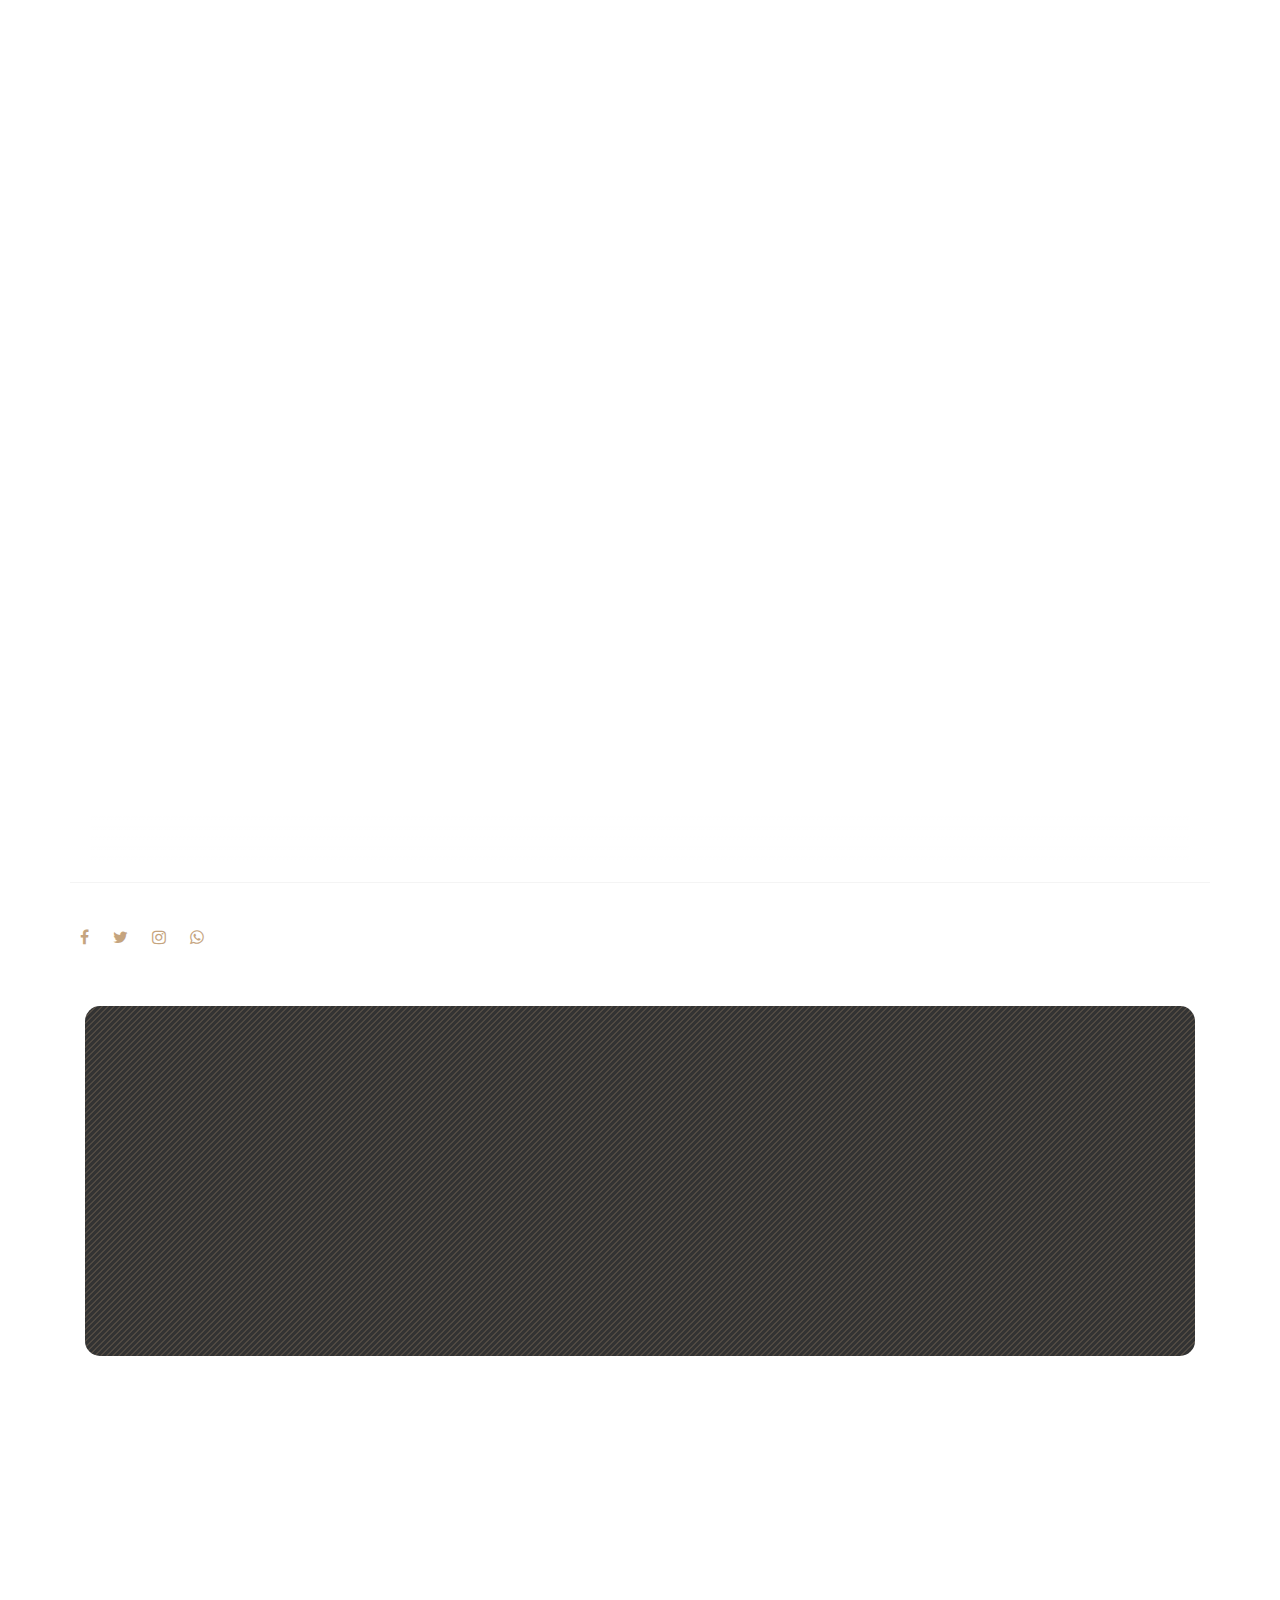
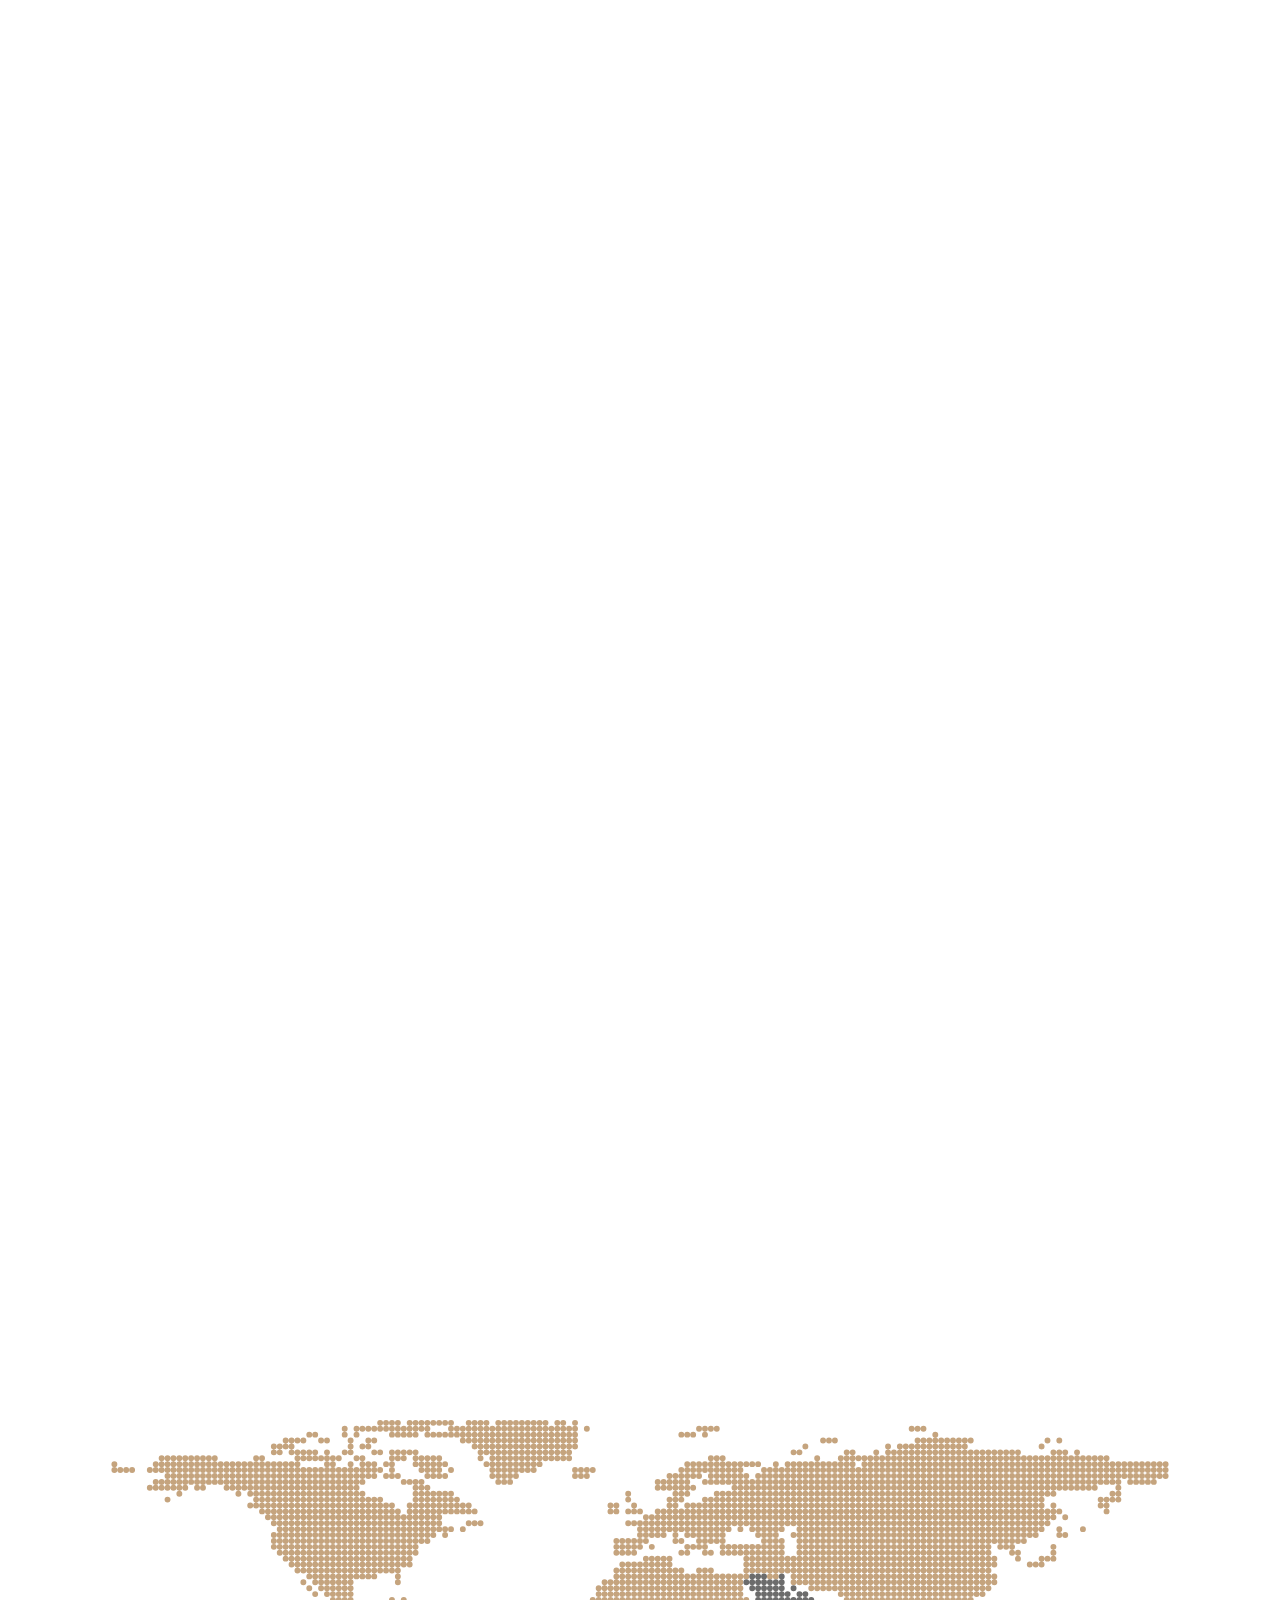
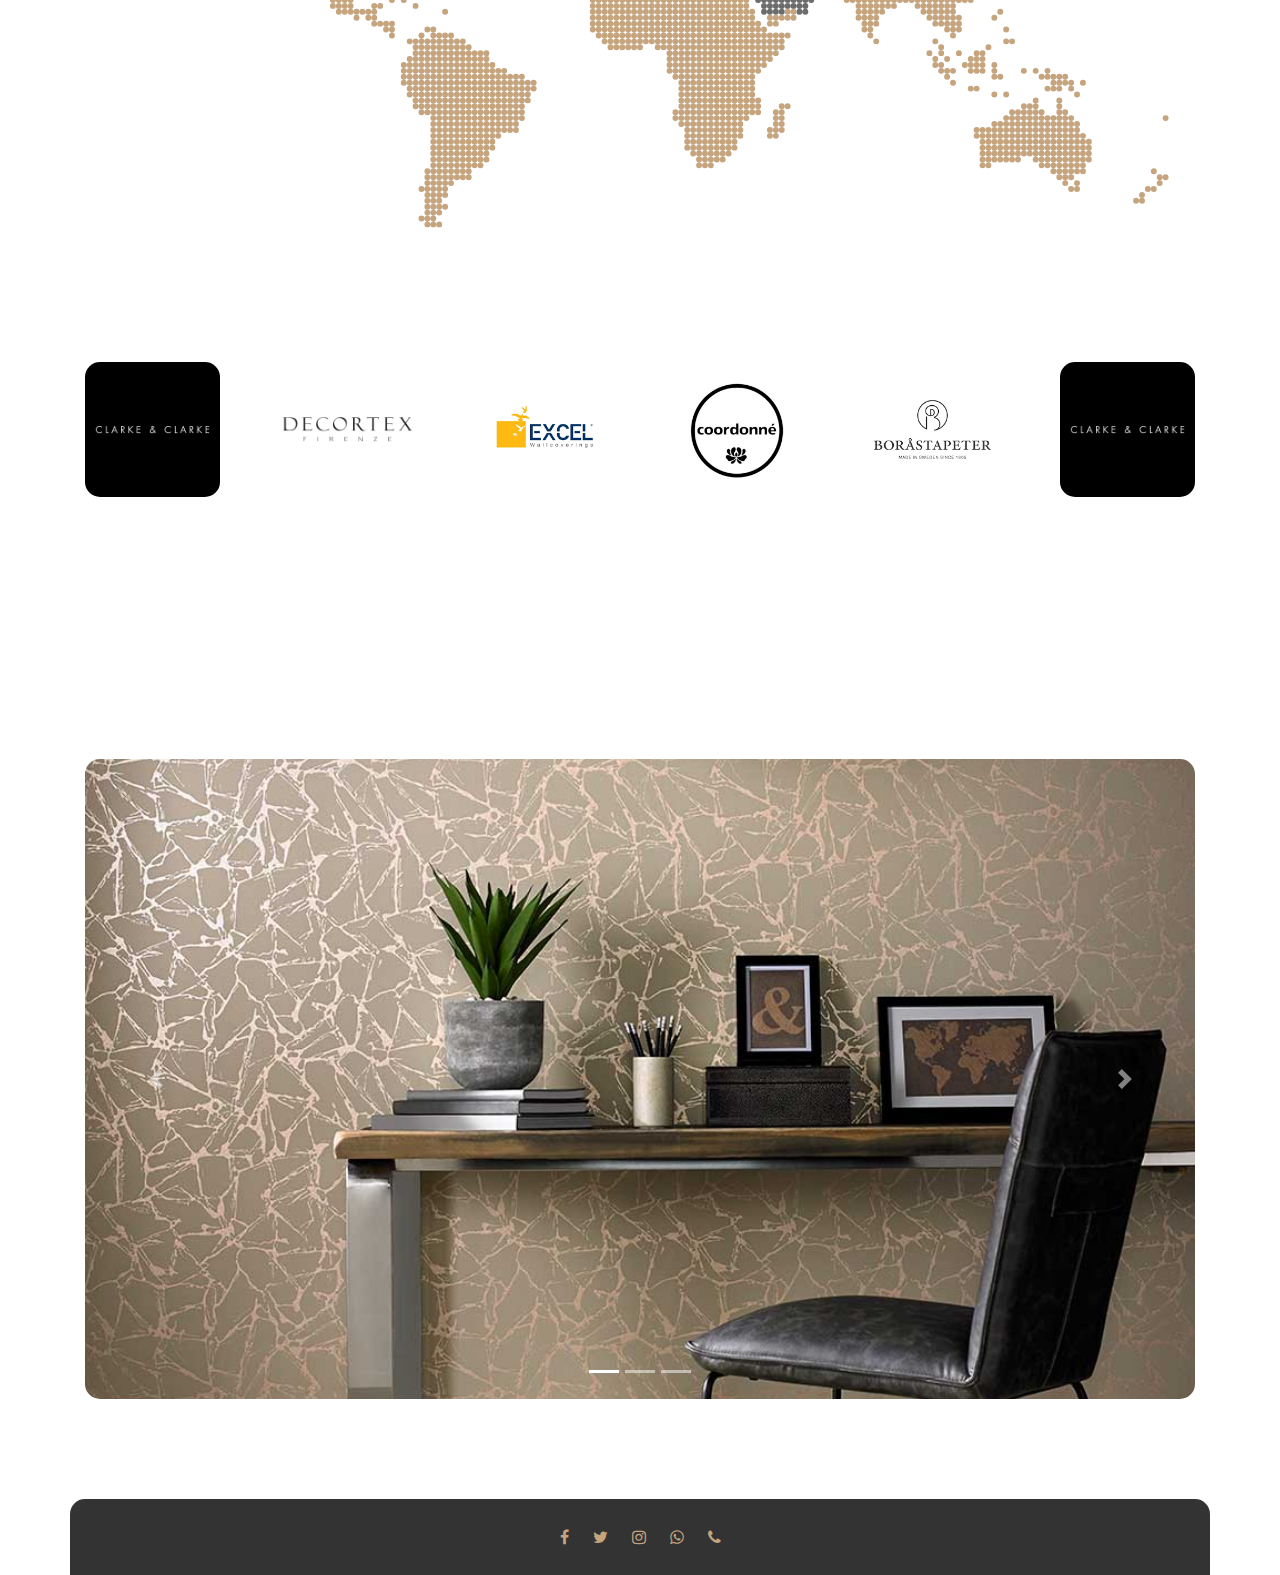
==== commit 38c51c55: "Add files via upload" ====
--- a/index.html
+++ b/index.html
@@ -466,75 +466,87 @@
                     data-animate-effect="fadeInUp">
                     <h4><span class="p-0">Our Services</span></h4>
                 </div>
-                <div class="col-md-4 animate-box"
-                    data-animate-effect="fadeInUp">
-                    <div class="item">
-                        <div class="con">
-                            <a href="#">
-                                <div class="numb">01</div>
-                                <h5>Wallpapers</h5>
-                                <p>A wallpaper wraps an entire room in eternal beauty, but without the need for a lick of paint. Prove your daring side with pattern-play wallpaper. Impressive brilliance awaits by adding light to any background throughout your home.</p>
-                            </a>
-                        </div>
-                    </div>
-                </div>
-                <div class="col-md-4 animate-box"
-                    data-animate-effect="fadeInUp">
-                    <div class="item bg-2">
-                        <div class="con">
-                            <a href="#">
-                                <div class="numb">02</div>
-                                <h5>Fabrics</h5>
-                                <p>This special selection of linen, cotton, and silk fabrics will let you finally pick the perfect fabric for your draperies and curtains. With our all types of fabrics, you can pick designs such as super bright florals to subtler stripes - all in eye-catching floral patterns!</p>
-                            </a>
-                        </div>
-                    </div>
-                </div>
-                <div class="col-md-4 animate-box"
-                    data-animate-effect="fadeInUp">
-                    <div class="item bg-3">
-                        <div class="con">
-                            <a href="#">
-                                <div class="numb">03</div>
-                                <h5>Flooring</h5>
-                                <p>Absolute Flooring and Tiles is the place you can count on. All your flooring needs: carpets, solid hardwood, laminate, cork, vinyl. From your one stop florist to cool tiled moments - our experts are professionals at what they do!</p>
-                            </a>
-                        </div>
-                    </div>
-                </div>
-                <div class="col-md-4 animate-box"
-                    data-animate-effect="fadeInUp">
-                    <div class="item bg-4">
-                        <div class="con">
-                            <a href="#">
-                                <div class="numb">04</div>
-                                <h5>Upholstery</h5>
-                                <p>upholstery is a complete home furniture store that specializes only in need of upholstery services and materials. Whether you are a company dealing with the design and manufacturing of upholstuff, or looking for high-quality materials that will last durability, our company has got what you need.</p>
-                            </a>
-                        </div>
-                    </div>
-                </div>
-                <div class="col-md-4 animate-box"
-                    data-animate-effect="fadeInUp">
-                    <div class="item bg-5">
-                        <div class="con">
-                            <a href="#">
-                                <div class="numb">05</div>
-                                <h5>Space Planning</h5>
-                                <p>If you want to design the perfect space, the first question to ask is what outcome do you want to achieve? Zero clutter, focus on core activities, manly feel, vibrant community? Whatever your requirement is, we've got you covered with space planning & advisors.</p>
-                            </a>
-                        </div>
-                    </div>
-                </div>
-                <div class="col-md-4 animate-box"
-                    data-animate-effect="fadeInUp">
-                    <div class="item bg-6">
-                        <div class="con">
-                            <a href="#">
-                                <div class="numb">06</div>
-                                <h5>Design Consultation</h5>
-                                <p>You have a new office space but you want more than just the generic cubicle. Trust design-loving consultants with years of experience designing inspiring and functional spaces. from ikea's network of top designers we can create optimal surroundings for you and your team, in your own office, for less money.</p>
-                            </a>
+                <div class="col-md-4 animate-box pb-4"
+                    data-animate-effect="fadeInUp">
+                    <div class="card h-100 item">
+                        <div class="item">
+                            <div class="con">
+                                <a href="#">
+                                    <div class="numb">01</div>
+                                    <h5>Wallpapers</h5>
+                                    <p>A wallpaper wraps an entire room in eternal beauty, but without the need for a lick of paint. Prove your daring side with pattern-play wallpaper. Impressive brilliance awaits by adding light to any background throughout your home.</p>
+                                </a>
+                            </div>
+                        </div>
+                    </div>
+                </div>
+                <div class="col-md-4 animate-box pb-4"
+                    data-animate-effect="fadeInUp">
+                    <div class="card h-100 item">
+                        <div class="item bg-2">
+                            <div class="con">
+                                <a href="#">
+                                    <div class="numb">02</div>
+                                    <h5>Fabrics</h5>
+                                    <p>This special selection of linen, cotton, and silk fabrics will let you finally pick the perfect fabric for your draperies and curtains. With our all types of fabrics, you can pick designs such as super bright florals to subtler stripes - all in eye-catching floral patterns!</p>
+                                </a>
+                            </div>
+                        </div>
+                    </div>
+                </div>
+                <div class="col-md-4 animate-box pb-4"
+                    data-animate-effect="fadeInUp">
+                    <div class="card h-100 item">
+                        <div class="item bg-3">
+                            <div class="con">
+                                <a href="#">
+                                    <div class="numb">03</div>
+                                    <h5>Flooring</h5>
+                                    <p class="">Absolute Flooring and Tiles is the place you can count on. All your flooring needs: carpets, solid hardwood, laminate, cork, vinyl. From your one stop florist to cool tiled moments - our experts are professionals at what they do!</p>
+                                </a>
+                            </div>
+                        </div>
+                    </div>
+                </div>
+                <div class="col-md-4 animate-box pb-4"
+                    data-animate-effect="fadeInUp">
+                    <div class="card h-100 item">
+                        <div class="item bg-4">
+                            <div class="con">
+                                <a href="#">
+                                    <div class="numb">04</div>
+                                    <h5>Upholstery</h5>
+                                    <p>upholstery is a complete home furniture store that specializes only in need of upholstery services and materials. Whether you are a company dealing with the design and manufacturing of upholstuff, or looking for high-quality materials that will last durability, our company has got what you need.</p>
+                                </a>
+                            </div>
+                        </div>
+                    </div>
+                </div>
+                <div class="col-md-4 animate-box pb-4"
+                    data-animate-effect="fadeInUp">
+                    <div class="card h-100 item">
+                        <div class="item bg-5">
+                            <div class="con">
+                                <a href="#">
+                                    <div class="numb">05</div>
+                                    <h5>Space Planning</h5>
+                                    <p>If you want to design the perfect space, the first question to ask is what outcome do you want to achieve? Zero clutter, focus on core activities, manly feel, vibrant community?</p>
+                                </a>
+                            </div>
+                        </div>
+                    </div>
+                </div>
+                <div class="col-md-4 animate-box pb-4"
+                    data-animate-effect="fadeInUp">
+                    <div class="card h-100 item">
+                        <div class="item bg-6">
+                            <div class="con">
+                                <a href="#">
+                                    <div class="numb">06</div>
+                                    <h5>Design Consultation</h5>
+                                    <p>You have a new office space but you want more than just the generic cubicle. Trust design-loving consultants with years of experience designing inspiring and functional spaces. </p> 
+                                </a>
+                            </div>
                         </div>
                     </div>
                 </div>
@@ -542,18 +554,22 @@
         </div>
     </section>
 
-    <section class="section-padding p-5">
-        <svg xmlns="http://www.w3.org/2000/svg" version="1.1" xmlns:xlink="http://www.w3.org/1999/xlink" xmlns:svgjs="http://svgjs.com/svgjs" width="1440" height="560" preserveAspectRatio="none" viewBox="0 0 1440 560">
-            <g mask="url(&quot;#SvgjsMask1016&quot;)" fill="none">
-                <path d="M14.03 24.07 a1 1 0 1 0 2 0 a1 1 0 1 0 -2 0zM14.03 22.07 a1 1 0 1 0 2 0 a1 1 0 1 0 -2 0zM16.03 24.07 a1 1 0 1 0 2 0 a1 1 0 1 0 -2 0zM18.03 24.07 a1 1 0 1 0 2 0 a1 1 0 1 0 -2 0zM20.03 24.07 a1 1 0 1 0 2 0 a1 1 0 1 0 -2 0zM26.03 30.07 a1 1 0 1 0 2 0 a1 1 0 1 0 -2 0zM26.03 24.07 a1 1 0 1 0 2 0 a1 1 0 1 0 -2 0zM28.03 30.07 a1 1 0 1 0 2 0 a1 1 0 1 0 -2 0zM28.03 28.07 a1 1 0 1 0 2 0 a1 1 0 1 0 -2 0zM28.03 24.07 a1 1 0 1 0 2 0 a1 1 0 1 0 -2 0zM28.03 22.07 a1 1 0 1 0 2 0 a1 1 0 1 0 -2 0zM30.03 30.07 a1 1 0 1 0 2 0 a1 1 0 1 0 -2 0zM30.03 28.07 a1 1 0 1 0 2 0 a1 1 0 1 0 -2 0zM30.03 24.07 a1 1 0 1 0 2 0 a1 1 0 1 0 -2 0zM30.03 22.07 a1 1 0 1 0 2 0 a1 1 0 1 0 -2 0zM30.03 20.07 a1 1 0 1 0 2 0 a1 1 0 1 0 -2 0zM32.03 34.07 a1 1 0 1 0 2 0 a1 1 0 1 0 -2 0zM32.03 30.07 a1 1 0 1 0 2 0 a1 1 0 1 0 -2 0zM32.03 28.07 a1 1 0 1 0 2 0 a1 1 0 1 0 -2 0zM32.03 26.07 a1 1 0 1 0 2 0 a1 1 0 1 0 -2 0zM32.03 24.07 a1 1 0 1 0 2 0 a1 1 0 1 0 -2 0zM32.03 22.07 a1 1 0 1 0 2 0 a1 1 0 1 0 -2 0zM32.03 20.07 a1 1 0 1 0 2 0 a1 1 0 1 0 -2 0zM34.03 30.07 a1 1 0 1 0 2 0 a1 1 0 1 0 -2 0zM34.03 28.07 a1 1 0 1 0 2 0 a1 1 0 1 0 -2 0zM34.03 26.07 a1 1 0 1 0 2 0 a1 1 0 1 0 -2 0zM34.03 24.07 a1 1 0 1 0 2 0 a1 1 0 1 0 -2 0zM34.03 22.07 a1 1 0 1 0 2 0 a1 1 0 1 0 -2 0zM34.03 20.07 a1 1 0 1 0 2 0 a1 1 0 1 0 -2 0zM36.03 32.07 a1 1 0 1 0 2 0 a1 1 0 1 0 -2 0zM36.03 30.07 a1 1 0 1 0 2 0 a1 1 0 1 0 -2 0zM36.03 28.07 a1 1 0 1 0 2 0 a1 1 0 1 0 -2 0zM36.03 26.07 a1 1 0 1 0 2 0 a1 1 0 1 0 -2 0zM36.03 24.07 a1 1 0 1 0 2 0 a1 1 0 1 0 -2 0zM36.03 22.07 a1 1 0 1 0 2 0 a1 1 0 1 0 -2 0zM36.03 20.07 a1 1 0 1 0 2 0 a1 1 0 1 0 -2 0zM38.03 30.07 a1 1 0 1 0 2 0 a1 1 0 1 0 -2 0zM38.03 28.07 a1 1 0 1 0 2 0 a1 1 0 1 0 -2 0zM38.03 26.07 a1 1 0 1 0 2 0 a1 1 0 1 0 -2 0zM38.03 24.07 a1 1 0 1 0 2 0 a1 1 0 1 0 -2 0zM38.03 22.07 a1 1 0 1 0 2 0 a1 1 0 1 0 -2 0zM38.03 20.07 a1 1 0 1 0 2 0 a1 1 0 1 0 -2 0zM40.03 28.07 a1 1 0 1 0 2 0 a1 1 0 1 0 -2 0zM40.03 26.07 a1 1 0 1 0 2 0 a1 1 0 1 0 -2 0zM40.03 24.07 a1 1 0 1 0 2 0 a1 1 0 1 0 -2 0zM40.03 22.07 a1 1 0 1 0 2 0 a1 1 0 1 0 -2 0zM40.03 20.07 a1 1 0 1 0 2 0 a1 1 0 1 0 -2 0zM42.03 30.07 a1 1 0 1 0 2 0 a1 1 0 1 0 -2 0zM42.03 28.07 a1 1 0 1 0 2 0 a1 1 0 1 0 -2 0zM42.03 26.07 a1 1 0 1 0 2 0 a1 1 0 1 0 -2 0zM42.03 24.07 a1 1 0 1 0 2 0 a1 1 0 1 0 -2 0zM42.03 22.07 a1 1 0 1 0 2 0 a1 1 0 1 0 -2 0zM42.03 20.07 a1 1 0 1 0 2 0 a1 1 0 1 0 -2 0zM44.03 30.07 a1 1 0 1 0 2 0 a1 1 0 1 0 -2 0zM44.03 28.07 a1 1 0 1 0 2 0 a1 1 0 1 0 -2 0zM44.03 26.07 a1 1 0 1 0 2 0 a1 1 0 1 0 -2 0zM44.03 24.07 a1 1 0 1 0 2 0 a1 1 0 1 0 -2 0zM44.03 22.07 a1 1 0 1 0 2 0 a1 1 0 1 0 -2 0zM44.03 20.07 a1 1 0 1 0 2 0 a1 1 0 1 0 -2 0zM46.03 28.07 a1 1 0 1 0 2 0 a1 1 0 1 0 -2 0zM46.03 26.07 a1 1 0 1 0 2 0 a1 1 0 1 0 -2 0zM46.03 24.07 a1 1 0 1 0 2 0 a1 1 0 1 0 -2 0zM46.03 22.07 a1 1 0 1 0 2 0 a1 1 0 1 0 -2 0zM46.03 20.07 a1 1 0 1 0 2 0 a1 1 0 1 0 -2 0zM48.03 28.07 a1 1 0 1 0 2 0 a1 1 0 1 0 -2 0zM48.03 26.07 a1 1 0 1 0 2 0 a1 1 0 1 0 -2 0zM48.03 24.07 a1 1 0 1 0 2 0 a1 1 0 1 0 -2 0zM48.03 22.07 a1 1 0 1 0 2 0 a1 1 0 1 0 -2 0zM48.03 20.07 a1 1 0 1 0 2 0 a1 1 0 1 0 -2 0zM50.03 28.07 a1 1 0 1 0 2 0 a1 1 0 1 0 -2 0zM50.03 26.07 a1 1 0 1 0 2 0 a1 1 0 1 0 -2 0zM50.03 24.07 a1 1 0 1 0 2 0 a1 1 0 1 0 -2 0zM50.03 22.07 a1 1 0 1 0 2 0 a1 1 0 1 0 -2 0zM52.03 30.07 a1 1 0 1 0 2 0 a1 1 0 1 0 -2 0zM52.03 28.07 a1 1 0 1 0 2 0 a1 1 0 1 0 -2 0zM52.03 26.07 a1 1 0 1 0 2 0 a1 1 0 1 0 -2 0zM52.03 24.07 a1 1 0 1 0 2 0 a1 1 0 1 0 -2 0zM52.03 22.07 a1 1 0 1 0 2 0 a1 1 0 1 0 -2 0zM54.03 30.07 a1 1 0 1 0 2 0 a1 1 0 1 0 -2 0zM54.03 28.07 a1 1 0 1 0 2 0 a1 1 0 1 0 -2 0zM54.03 26.07 a1 1 0 1 0 2 0 a1 1 0 1 0 -2 0zM54.03 24.07 a1 1 0 1 0 2 0 a1 1 0 1 0 -2 0zM54.03 22.07 a1 1 0 1 0 2 0 a1 1 0 1 0 -2 0zM56.03 32.07 a1 1 0 1 0 2 0 a1 1 0 1 0 -2 0zM56.03 30.07 a1 1 0 1 0 2 0 a1 1 0 1 0 -2 0zM56.03 28.07 a1 1 0 1 0 2 0 a1 1 0 1 0 -2 0zM56.03 26.07 a1 1 0 1 0 2 0 a1 1 0 1 0 -2 0zM56.03 24.07 a1 1 0 1 0 2 0 a1 1 0 1 0 -2 0zM56.03 22.07 a1 1 0 1 0 2 0 a1 1 0 1 0 -2 0zM58.03 30.07 a1 1 0 1 0 2 0 a1 1 0 1 0 -2 0zM58.03 28.07 a1 1 0 1 0 2 0 a1 1 0 1 0 -2 0zM58.03 26.07 a1 1 0 1 0 2 0 a1 1 0 1 0 -2 0zM58.03 24.07 a1 1 0 1 0 2 0 a1 1 0 1 0 -2 0zM58.03 22.07 a1 1 0 1 0 2 0 a1 1 0 1 0 -2 0zM60.03 36.07 a1 1 0 1 0 2 0 a1 1 0 1 0 -2 0zM60.03 32.07 a1 1 0 1 0 2 0 a1 1 0 1 0 -2 0zM60.03 30.07 a1 1 0 1 0 2 0 a1 1 0 1 0 -2 0zM60.03 28.07 a1 1 0 1 0 2 0 a1 1 0 1 0 -2 0zM60.03 26.07 a1 1 0 1 0 2 0 a1 1 0 1 0 -2 0zM60.03 24.07 a1 1 0 1 0 2 0 a1 1 0 1 0 -2 0zM60.03 22.07 a1 1 0 1 0 2 0 a1 1 0 1 0 -2 0zM62.03 36.07 a1 1 0 1 0 2 0 a1 1 0 1 0 -2 0zM62.03 34.07 a1 1 0 1 0 2 0 a1 1 0 1 0 -2 0zM62.03 32.07 a1 1 0 1 0 2 0 a1 1 0 1 0 -2 0zM62.03 30.07 a1 1 0 1 0 2 0 a1 1 0 1 0 -2 0zM62.03 28.07 a1 1 0 1 0 2 0 a1 1 0 1 0 -2 0zM62.03 26.07 a1 1 0 1 0 2 0 a1 1 0 1 0 -2 0zM62.03 24.07 a1 1 0 1 0 2 0 a1 1 0 1 0 -2 0zM62.03 22.07 a1 1 0 1 0 2 0 a1 1 0 1 0 -2 0zM62.03 20.07 a1 1 0 1 0 2 0 a1 1 0 1 0 -2 0zM64.03 38.07 a1 1 0 1 0 2 0 a1 1 0 1 0 -2 0zM64.03 36.07 a1 1 0 1 0 2 0 a1 1 0 1 0 -2 0zM64.03 34.07 a1 1 0 1 0 2 0 a1 1 0 1 0 -2 0zM64.03 32.07 a1 1 0 1 0 2 0 a1 1 0 1 0 -2 0zM64.03 30.07 a1 1 0 1 0 2 0 a1 1 0 1 0 -2 0zM64.03 28.07 a1 1 0 1 0 2 0 a1 1 0 1 0 -2 0zM64.03 26.07 a1 1 0 1 0 2 0 a1 1 0 1 0 -2 0zM64.03 24.07 a1 1 0 1 0 2 0 a1 1 0 1 0 -2 0zM64.03 22.07 a1 1 0 1 0 2 0 a1 1 0 1 0 -2 0zM64.03 20.07 a1 1 0 1 0 2 0 a1 1 0 1 0 -2 0zM66.03 40.07 a1 1 0 1 0 2 0 a1 1 0 1 0 -2 0zM66.03 38.07 a1 1 0 1 0 2 0 a1 1 0 1 0 -2 0zM66.03 36.07 a1 1 0 1 0 2 0 a1 1 0 1 0 -2 0zM66.03 34.07 a1 1 0 1 0 2 0 a1 1 0 1 0 -2 0zM66.03 32.07 a1 1 0 1 0 2 0 a1 1 0 1 0 -2 0zM66.03 30.07 a1 1 0 1 0 2 0 a1 1 0 1 0 -2 0zM66.03 28.07 a1 1 0 1 0 2 0 a1 1 0 1 0 -2 0zM66.03 26.07 a1 1 0 1 0 2 0 a1 1 0 1 0 -2 0zM66.03 24.07 a1 1 0 1 0 2 0 a1 1 0 1 0 -2 0zM66.03 22.07 a1 1 0 1 0 2 0 a1 1 0 1 0 -2 0zM68.03 50.07 a1 1 0 1 0 2 0 a1 1 0 1 0 -2 0zM68.03 48.07 a1 1 0 1 0 2 0 a1 1 0 1 0 -2 0zM68.03 46.07 a1 1 0 1 0 2 0 a1 1 0 1 0 -2 0zM68.03 42.07 a1 1 0 1 0 2 0 a1 1 0 1 0 -2 0zM68.03 40.07 a1 1 0 1 0 2 0 a1 1 0 1 0 -2 0zM68.03 38.07 a1 1 0 1 0 2 0 a1 1 0 1 0 -2 0zM68.03 36.07 a1 1 0 1 0 2 0 a1 1 0 1 0 -2 0zM68.03 34.07 a1 1 0 1 0 2 0 a1 1 0 1 0 -2 0zM68.03 32.07 a1 1 0 1 0 2 0 a1 1 0 1 0 -2 0zM68.03 30.07 a1 1 0 1 0 2 0 a1 1 0 1 0 -2 0zM68.03 28.07 a1 1 0 1 0 2 0 a1 1 0 1 0 -2 0zM68.03 26.07 a1 1 0 1 0 2 0 a1 1 0 1 0 -2 0zM68.03 24.07 a1 1 0 1 0 2 0 a1 1 0 1 0 -2 0zM68.03 22.07 a1 1 0 1 0 2 0 a1 1 0 1 0 -2 0zM68.03 18.07 a1 1 0 1 0 2 0 a1 1 0 1 0 -2 0zM68.03 16.07 a1 1 0 1 0 2 0 a1 1 0 1 0 -2 0zM70.03 52.07 a1 1 0 1 0 2 0 a1 1 0 1 0 -2 0zM70.03 50.07 a1 1 0 1 0 2 0 a1 1 0 1 0 -2 0zM70.03 48.07 a1 1 0 1 0 2 0 a1 1 0 1 0 -2 0zM70.03 46.07 a1 1 0 1 0 2 0 a1 1 0 1 0 -2 0zM70.03 44.07 a1 1 0 1 0 2 0 a1 1 0 1 0 -2 0zM70.03 42.07 a1 1 0 1 0 2 0 a1 1 0 1 0 -2 0zM70.03 40.07 a1 1 0 1 0 2 0 a1 1 0 1 0 -2 0zM70.03 38.07 a1 1 0 1 0 2 0 a1 1 0 1 0 -2 0zM70.03 36.07 a1 1 0 1 0 2 0 a1 1 0 1 0 -2 0zM70.03 34.07 a1 1 0 1 0 2 0 a1 1 0 1 0 -2 0zM70.03 32.07 a1 1 0 1 0 2 0 a1 1 0 1 0 -2 0zM70.03 30.07 a1 1 0 1 0 2 0 a1 1 0 1 0 -2 0zM70.03 28.07 a1 1 0 1 0 2 0 a1 1 0 1 0 -2 0zM70.03 26.07 a1 1 0 1 0 2 0 a1 1 0 1 0 -2 0zM70.03 24.07 a1 1 0 1 0 2 0 a1 1 0 1 0 -2 0zM70.03 22.07 a1 1 0 1 0 2 0 a1 1 0 1 0 -2 0zM70.03 18.07 a1 1 0 1 0 2 0 a1 1 0 1 0 -2 0zM70.03 16.07 a1 1 0 1 0 2 0 a1 1 0 1 0 -2 0zM72.03 54.07 a1 1 0 1 0 2 0 a1 1 0 1 0 -2 0zM72.03 52.07 a1 1 0 1 0 2 0 a1 1 0 1 0 -2 0zM72.03 50.07 a1 1 0 1 0 2 0 a1 1 0 1 0 -2 0zM72.03 48.07 a1 1 0 1 0 2 0 a1 1 0 1 0 -2 0zM72.03 46.07 a1 1 0 1 0 2 0 a1 1 0 1 0 -2 0zM72.03 44.07 a1 1 0 1 0 2 0 a1 1 0 1 0 -2 0zM72.03 42.07 a1 1 0 1 0 2 0 a1 1 0 1 0 -2 0zM72.03 40.07 a1 1 0 1 0 2 0 a1 1 0 1 0 -2 0zM72.03 38.07 a1 1 0 1 0 2 0 a1 1 0 1 0 -2 0zM72.03 36.07 a1 1 0 1 0 2 0 a1 1 0 1 0 -2 0zM72.03 34.07 a1 1 0 1 0 2 0 a1 1 0 1 0 -2 0zM72.03 32.07 a1 1 0 1 0 2 0 a1 1 0 1 0 -2 0zM72.03 30.07 a1 1 0 1 0 2 0 a1 1 0 1 0 -2 0zM72.03 28.07 a1 1 0 1 0 2 0 a1 1 0 1 0 -2 0zM72.03 26.07 a1 1 0 1 0 2 0 a1 1 0 1 0 -2 0zM72.03 24.07 a1 1 0 1 0 2 0 a1 1 0 1 0 -2 0zM72.03 22.07 a1 1 0 1 0 2 0 a1 1 0 1 0 -2 0zM72.03 16.07 a1 1 0 1 0 2 0 a1 1 0 1 0 -2 0zM72.03 14.07 a1 1 0 1 0 2 0 a1 1 0 1 0 -2 0zM74.03 56.07 a1 1 0 1 0 2 0 a1 1 0 1 0 -2 0zM74.03 54.07 a1 1 0 1 0 2 0 a1 1 0 1 0 -2 0zM74.03 52.07 a1 1 0 1 0 2 0 a1 1 0 1 0 -2 0zM74.03 50.07 a1 1 0 1 0 2 0 a1 1 0 1 0 -2 0zM74.03 48.07 a1 1 0 1 0 2 0 a1 1 0 1 0 -2 0zM74.03 46.07 a1 1 0 1 0 2 0 a1 1 0 1 0 -2 0zM74.03 44.07 a1 1 0 1 0 2 0 a1 1 0 1 0 -2 0zM74.03 42.07 a1 1 0 1 0 2 0 a1 1 0 1 0 -2 0zM74.03 40.07 a1 1 0 1 0 2 0 a1 1 0 1 0 -2 0zM74.03 38.07 a1 1 0 1 0 2 0 a1 1 0 1 0 -2 0zM74.03 36.07 a1 1 0 1 0 2 0 a1 1 0 1 0 -2 0zM74.03 34.07 a1 1 0 1 0 2 0 a1 1 0 1 0 -2 0zM74.03 32.07 a1 1 0 1 0 2 0 a1 1 0 1 0 -2 0zM74.03 30.07 a1 1 0 1 0 2 0 a1 1 0 1 0 -2 0zM74.03 28.07 a1 1 0 1 0 2 0 a1 1 0 1 0 -2 0zM74.03 26.07 a1 1 0 1 0 2 0 a1 1 0 1 0 -2 0zM74.03 24.07 a1 1 0 1 0 2 0 a1 1 0 1 0 -2 0zM74.03 22.07 a1 1 0 1 0 2 0 a1 1 0 1 0 -2 0zM74.03 18.07 a1 1 0 1 0 2 0 a1 1 0 1 0 -2 0zM74.03 16.07 a1 1 0 1 0 2 0 a1 1 0 1 0 -2 0zM74.03 14.07 a1 1 0 1 0 2 0 a1 1 0 1 0 -2 0zM76.03 58.07 a1 1 0 1 0 2 0 a1 1 0 1 0 -2 0zM76.03 56.07 a1 1 0 1 0 2 0 a1 1 0 1 0 -2 0zM76.03 54.07 a1 1 0 1 0 2 0 a1 1 0 1 0 -2 0zM76.03 52.07 a1 1 0 1 0 2 0 a1 1 0 1 0 -2 0zM76.03 50.07 a1 1 0 1 0 2 0 a1 1 0 1 0 -2 0zM76.03 48.07 a1 1 0 1 0 2 0 a1 1 0 1 0 -2 0zM76.03 46.07 a1 1 0 1 0 2 0 a1 1 0 1 0 -2 0zM76.03 44.07 a1 1 0 1 0 2 0 a1 1 0 1 0 -2 0zM76.03 42.07 a1 1 0 1 0 2 0 a1 1 0 1 0 -2 0zM76.03 40.07 a1 1 0 1 0 2 0 a1 1 0 1 0 -2 0zM76.03 38.07 a1 1 0 1 0 2 0 a1 1 0 1 0 -2 0zM76.03 36.07 a1 1 0 1 0 2 0 a1 1 0 1 0 -2 0zM76.03 34.07 a1 1 0 1 0 2 0 a1 1 0 1 0 -2 0zM76.03 32.07 a1 1 0 1 0 2 0 a1 1 0 1 0 -2 0zM76.03 30.07 a1 1 0 1 0 2 0 a1 1 0 1 0 -2 0zM76.03 28.07 a1 1 0 1 0 2 0 a1 1 0 1 0 -2 0zM76.03 26.07 a1 1 0 1 0 2 0 a1 1 0 1 0 -2 0zM76.03 24.07 a1 1 0 1 0 2 0 a1 1 0 1 0 -2 0zM76.03 22.07 a1 1 0 1 0 2 0 a1 1 0 1 0 -2 0zM76.03 20.07 a1 1 0 1 0 2 0 a1 1 0 1 0 -2 0zM76.03 18.07 a1 1 0 1 0 2 0 a1 1 0 1 0 -2 0zM76.03 14.07 a1 1 0 1 0 2 0 a1 1 0 1 0 -2 0zM78.03 62.07 a1 1 0 1 0 2 0 a1 1 0 1 0 -2 0zM78.03 58.07 a1 1 0 1 0 2 0 a1 1 0 1 0 -2 0zM78.03 56.07 a1 1 0 1 0 2 0 a1 1 0 1 0 -2 0zM78.03 54.07 a1 1 0 1 0 2 0 a1 1 0 1 0 -2 0zM78.03 52.07 a1 1 0 1 0 2 0 a1 1 0 1 0 -2 0zM78.03 50.07 a1 1 0 1 0 2 0 a1 1 0 1 0 -2 0zM78.03 48.07 a1 1 0 1 0 2 0 a1 1 0 1 0 -2 0zM78.03 46.07 a1 1 0 1 0 2 0 a1 1 0 1 0 -2 0zM78.03 44.07 a1 1 0 1 0 2 0 a1 1 0 1 0 -2 0zM78.03 42.07 a1 1 0 1 0 2 0 a1 1 0 1 0 -2 0zM78.03 40.07 a1 1 0 1 0 2 0 a1 1 0 1 0 -2 0zM78.03 38.07 a1 1 0 1 0 2 0 a1 1 0 1 0 -2 0zM78.03 36.07 a1 1 0 1 0 2 0 a1 1 0 1 0 -2 0zM78.03 34.07 a1 1 0 1 0 2 0 a1 1 0 1 0 -2 0zM78.03 32.07 a1 1 0 1 0 2 0 a1 1 0 1 0 -2 0zM78.03 30.07 a1 1 0 1 0 2 0 a1 1 0 1 0 -2 0zM78.03 28.07 a1 1 0 1 0 2 0 a1 1 0 1 0 -2 0zM78.03 26.07 a1 1 0 1 0 2 0 a1 1 0 1 0 -2 0zM78.03 24.07 a1 1 0 1 0 2 0 a1 1 0 1 0 -2 0zM78.03 20.07 a1 1 0 1 0 2 0 a1 1 0 1 0 -2 0zM78.03 18.07 a1 1 0 1 0 2 0 a1 1 0 1 0 -2 0zM78.03 14.07 a1 1 0 1 0 2 0 a1 1 0 1 0 -2 0zM80.03 64.07 a1 1 0 1 0 2 0 a1 1 0 1 0 -2 0zM80.03 60.07 a1 1 0 1 0 2 0 a1 1 0 1 0 -2 0zM80.03 58.07 a1 1 0 1 0 2 0 a1 1 0 1 0 -2 0zM80.03 56.07 a1 1 0 1 0 2 0 a1 1 0 1 0 -2 0zM80.03 54.07 a1 1 0 1 0 2 0 a1 1 0 1 0 -2 0zM80.03 52.07 a1 1 0 1 0 2 0 a1 1 0 1 0 -2 0zM80.03 50.07 a1 1 0 1 0 2 0 a1 1 0 1 0 -2 0zM80.03 48.07 a1 1 0 1 0 2 0 a1 1 0 1 0 -2 0zM80.03 46.07 a1 1 0 1 0 2 0 a1 1 0 1 0 -2 0zM80.03 44.07 a1 1 0 1 0 2 0 a1 1 0 1 0 -2 0zM80.03 42.07 a1 1 0 1 0 2 0 a1 1 0 1 0 -2 0zM80.03 40.07 a1 1 0 1 0 2 0 a1 1 0 1 0 -2 0zM80.03 38.07 a1 1 0 1 0 2 0 a1 1 0 1 0 -2 0zM80.03 36.07 a1 1 0 1 0 2 0 a1 1 0 1 0 -2 0zM80.03 34.07 a1 1 0 1 0 2 0 a1 1 0 1 0 -2 0zM80.03 32.07 a1 1 0 1 0 2 0 a1 1 0 1 0 -2 0zM80.03 30.07 a1 1 0 1 0 2 0 a1 1 0 1 0 -2 0zM80.03 28.07 a1 1 0 1 0 2 0 a1 1 0 1 0 -2 0zM80.03 26.07 a1 1 0 1 0 2 0 a1 1 0 1 0 -2 0zM80.03 24.07 a1 1 0 1 0 2 0 a1 1 0 1 0 -2 0zM80.03 20.07 a1 1 0 1 0 2 0 a1 1 0 1 0 -2 0zM80.03 18.07 a1 1 0 1 0 2 0 a1 1 0 1 0 -2 0zM80.03 12.07 a1 1 0 1 0 2 0 a1 1 0 1 0 -2 0zM82.03 66.07 a1 1 0 1 0 2 0 a1 1 0 1 0 -2 0zM82.03 62.07 a1 1 0 1 0 2 0 a1 1 0 1 0 -2 0zM82.03 60.07 a1 1 0 1 0 2 0 a1 1 0 1 0 -2 0zM82.03 58.07 a1 1 0 1 0 2 0 a1 1 0 1 0 -2 0zM82.03 56.07 a1 1 0 1 0 2 0 a1 1 0 1 0 -2 0zM82.03 54.07 a1 1 0 1 0 2 0 a1 1 0 1 0 -2 0zM82.03 52.07 a1 1 0 1 0 2 0 a1 1 0 1 0 -2 0zM82.03 50.07 a1 1 0 1 0 2 0 a1 1 0 1 0 -2 0zM82.03 48.07 a1 1 0 1 0 2 0 a1 1 0 1 0 -2 0zM82.03 46.07 a1 1 0 1 0 2 0 a1 1 0 1 0 -2 0zM82.03 44.07 a1 1 0 1 0 2 0 a1 1 0 1 0 -2 0zM82.03 42.07 a1 1 0 1 0 2 0 a1 1 0 1 0 -2 0zM82.03 40.07 a1 1 0 1 0 2 0 a1 1 0 1 0 -2 0zM82.03 38.07 a1 1 0 1 0 2 0 a1 1 0 1 0 -2 0zM82.03 36.07 a1 1 0 1 0 2 0 a1 1 0 1 0 -2 0zM82.03 34.07 a1 1 0 1 0 2 0 a1 1 0 1 0 -2 0zM82.03 32.07 a1 1 0 1 0 2 0 a1 1 0 1 0 -2 0zM82.03 30.07 a1 1 0 1 0 2 0 a1 1 0 1 0 -2 0zM82.03 28.07 a1 1 0 1 0 2 0 a1 1 0 1 0 -2 0zM82.03 26.07 a1 1 0 1 0 2 0 a1 1 0 1 0 -2 0zM82.03 24.07 a1 1 0 1 0 2 0 a1 1 0 1 0 -2 0zM82.03 20.07 a1 1 0 1 0 2 0 a1 1 0 1 0 -2 0zM82.03 18.07 a1 1 0 1 0 2 0 a1 1 0 1 0 -2 0zM82.03 12.07 a1 1 0 1 0 2 0 a1 1 0 1 0 -2 0zM84.03 64.07 a1 1 0 1 0 2 0 a1 1 0 1 0 -2 0zM84.03 62.07 a1 1 0 1 0 2 0 a1 1 0 1 0 -2 0zM84.03 60.07 a1 1 0 1 0 2 0 a1 1 0 1 0 -2 0zM84.03 58.07 a1 1 0 1 0 2 0 a1 1 0 1 0 -2 0zM84.03 56.07 a1 1 0 1 0 2 0 a1 1 0 1 0 -2 0zM84.03 54.07 a1 1 0 1 0 2 0 a1 1 0 1 0 -2 0zM84.03 52.07 a1 1 0 1 0 2 0 a1 1 0 1 0 -2 0zM84.03 50.07 a1 1 0 1 0 2 0 a1 1 0 1 0 -2 0zM84.03 48.07 a1 1 0 1 0 2 0 a1 1 0 1 0 -2 0zM84.03 46.07 a1 1 0 1 0 2 0 a1 1 0 1 0 -2 0zM84.03 44.07 a1 1 0 1 0 2 0 a1 1 0 1 0 -2 0zM84.03 42.07 a1 1 0 1 0 2 0 a1 1 0 1 0 -2 0zM84.03 40.07 a1 1 0 1 0 2 0 a1 1 0 1 0 -2 0zM84.03 38.07 a1 1 0 1 0 2 0 a1 1 0 1 0 -2 0zM84.03 36.07 a1 1 0 1 0 2 0 a1 1 0 1 0 -2 0zM84.03 34.07 a1 1 0 1 0 2 0 a1 1 0 1 0 -2 0zM84.03 32.07 a1 1 0 1 0 2 0 a1 1 0 1 0 -2 0zM84.03 30.07 a1 1 0 1 0 2 0 a1 1 0 1 0 -2 0zM84.03 28.07 a1 1 0 1 0 2 0 a1 1 0 1 0 -2 0zM84.03 26.07 a1 1 0 1 0 2 0 a1 1 0 1 0 -2 0zM84.03 24.07 a1 1 0 1 0 2 0 a1 1 0 1 0 -2 0zM84.03 20.07 a1 1 0 1 0 2 0 a1 1 0 1 0 -2 0zM84.03 14.07 a1 1 0 1 0 2 0 a1 1 0 1 0 -2 0zM86.03 66.07 a1 1 0 1 0 2 0 a1 1 0 1 0 -2 0zM86.03 64.07 a1 1 0 1 0 2 0 a1 1 0 1 0 -2 0zM86.03 62.07 a1 1 0 1 0 2 0 a1 1 0 1 0 -2 0zM86.03 60.07 a1 1 0 1 0 2 0 a1 1 0 1 0 -2 0zM86.03 58.07 a1 1 0 1 0 2 0 a1 1 0 1 0 -2 0zM86.03 56.07 a1 1 0 1 0 2 0 a1 1 0 1 0 -2 0zM86.03 54.07 a1 1 0 1 0 2 0 a1 1 0 1 0 -2 0zM86.03 52.07 a1 1 0 1 0 2 0 a1 1 0 1 0 -2 0zM86.03 50.07 a1 1 0 1 0 2 0 a1 1 0 1 0 -2 0zM86.03 48.07 a1 1 0 1 0 2 0 a1 1 0 1 0 -2 0zM86.03 46.07 a1 1 0 1 0 2 0 a1 1 0 1 0 -2 0zM86.03 44.07 a1 1 0 1 0 2 0 a1 1 0 1 0 -2 0zM86.03 42.07 a1 1 0 1 0 2 0 a1 1 0 1 0 -2 0zM86.03 40.07 a1 1 0 1 0 2 0 a1 1 0 1 0 -2 0zM86.03 38.07 a1 1 0 1 0 2 0 a1 1 0 1 0 -2 0zM86.03 36.07 a1 1 0 1 0 2 0 a1 1 0 1 0 -2 0zM86.03 34.07 a1 1 0 1 0 2 0 a1 1 0 1 0 -2 0zM86.03 32.07 a1 1 0 1 0 2 0 a1 1 0 1 0 -2 0zM86.03 30.07 a1 1 0 1 0 2 0 a1 1 0 1 0 -2 0zM86.03 28.07 a1 1 0 1 0 2 0 a1 1 0 1 0 -2 0zM86.03 26.07 a1 1 0 1 0 2 0 a1 1 0 1 0 -2 0zM86.03 24.07 a1 1 0 1 0 2 0 a1 1 0 1 0 -2 0zM86.03 22.07 a1 1 0 1 0 2 0 a1 1 0 1 0 -2 0zM86.03 20.07 a1 1 0 1 0 2 0 a1 1 0 1 0 -2 0zM86.03 18.07 a1 1 0 1 0 2 0 a1 1 0 1 0 -2 0zM86.03 14.07 a1 1 0 1 0 2 0 a1 1 0 1 0 -2 0zM88.03 70.07 a1 1 0 1 0 2 0 a1 1 0 1 0 -2 0zM88.03 68.07 a1 1 0 1 0 2 0 a1 1 0 1 0 -2 0zM88.03 66.07 a1 1 0 1 0 2 0 a1 1 0 1 0 -2 0zM88.03 64.07 a1 1 0 1 0 2 0 a1 1 0 1 0 -2 0zM88.03 62.07 a1 1 0 1 0 2 0 a1 1 0 1 0 -2 0zM88.03 60.07 a1 1 0 1 0 2 0 a1 1 0 1 0 -2 0zM88.03 58.07 a1 1 0 1 0 2 0 a1 1 0 1 0 -2 0zM88.03 56.07 a1 1 0 1 0 2 0 a1 1 0 1 0 -2 0zM88.03 54.07 a1 1 0 1 0 2 0 a1 1 0 1 0 -2 0zM88.03 52.07 a1 1 0 1 0 2 0 a1 1 0 1 0 -2 0zM88.03 50.07 a1 1 0 1 0 2 0 a1 1 0 1 0 -2 0zM88.03 48.07 a1 1 0 1 0 2 0 a1 1 0 1 0 -2 0zM88.03 46.07 a1 1 0 1 0 2 0 a1 1 0 1 0 -2 0zM88.03 44.07 a1 1 0 1 0 2 0 a1 1 0 1 0 -2 0zM88.03 42.07 a1 1 0 1 0 2 0 a1 1 0 1 0 -2 0zM88.03 40.07 a1 1 0 1 0 2 0 a1 1 0 1 0 -2 0zM88.03 38.07 a1 1 0 1 0 2 0 a1 1 0 1 0 -2 0zM88.03 36.07 a1 1 0 1 0 2 0 a1 1 0 1 0 -2 0zM88.03 34.07 a1 1 0 1 0 2 0 a1 1 0 1 0 -2 0zM88.03 32.07 a1 1 0 1 0 2 0 a1 1 0 1 0 -2 0zM88.03 30.07 a1 1 0 1 0 2 0 a1 1 0 1 0 -2 0zM88.03 28.07 a1 1 0 1 0 2 0 a1 1 0 1 0 -2 0zM88.03 26.07 a1 1 0 1 0 2 0 a1 1 0 1 0 -2 0zM88.03 24.07 a1 1 0 1 0 2 0 a1 1 0 1 0 -2 0zM88.03 22.07 a1 1 0 1 0 2 0 a1 1 0 1 0 -2 0zM88.03 20.07 a1 1 0 1 0 2 0 a1 1 0 1 0 -2 0zM90.03 72.07 a1 1 0 1 0 2 0 a1 1 0 1 0 -2 0zM90.03 70.07 a1 1 0 1 0 2 0 a1 1 0 1 0 -2 0zM90.03 68.07 a1 1 0 1 0 2 0 a1 1 0 1 0 -2 0zM90.03 66.07 a1 1 0 1 0 2 0 a1 1 0 1 0 -2 0zM90.03 64.07 a1 1 0 1 0 2 0 a1 1 0 1 0 -2 0zM90.03 62.07 a1 1 0 1 0 2 0 a1 1 0 1 0 -2 0zM90.03 60.07 a1 1 0 1 0 2 0 a1 1 0 1 0 -2 0zM90.03 58.07 a1 1 0 1 0 2 0 a1 1 0 1 0 -2 0zM90.03 56.07 a1 1 0 1 0 2 0 a1 1 0 1 0 -2 0zM90.03 54.07 a1 1 0 1 0 2 0 a1 1 0 1 0 -2 0zM90.03 52.07 a1 1 0 1 0 2 0 a1 1 0 1 0 -2 0zM90.03 50.07 a1 1 0 1 0 2 0 a1 1 0 1 0 -2 0zM90.03 48.07 a1 1 0 1 0 2 0 a1 1 0 1 0 -2 0zM90.03 46.07 a1 1 0 1 0 2 0 a1 1 0 1 0 -2 0zM90.03 44.07 a1 1 0 1 0 2 0 a1 1 0 1 0 -2 0zM90.03 42.07 a1 1 0 1 0 2 0 a1 1 0 1 0 -2 0zM90.03 40.07 a1 1 0 1 0 2 0 a1 1 0 1 0 -2 0zM90.03 38.07 a1 1 0 1 0 2 0 a1 1 0 1 0 -2 0zM90.03 36.07 a1 1 0 1 0 2 0 a1 1 0 1 0 -2 0zM90.03 34.07 a1 1 0 1 0 2 0 a1 1 0 1 0 -2 0zM90.03 32.07 a1 1 0 1 0 2 0 a1 1 0 1 0 -2 0zM90.03 30.07 a1 1 0 1 0 2 0 a1 1 0 1 0 -2 0zM90.03 28.07 a1 1 0 1 0 2 0 a1 1 0 1 0 -2 0zM90.03 26.07 a1 1 0 1 0 2 0 a1 1 0 1 0 -2 0zM90.03 24.07 a1 1 0 1 0 2 0 a1 1 0 1 0 -2 0zM90.03 20.07 a1 1 0 1 0 2 0 a1 1 0 1 0 -2 0zM92.03 72.07 a1 1 0 1 0 2 0 a1 1 0 1 0 -2 0zM92.03 70.07 a1 1 0 1 0 2 0 a1 1 0 1 0 -2 0zM92.03 68.07 a1 1 0 1 0 2 0 a1 1 0 1 0 -2 0zM92.03 66.07 a1 1 0 1 0 2 0 a1 1 0 1 0 -2 0zM92.03 64.07 a1 1 0 1 0 2 0 a1 1 0 1 0 -2 0zM92.03 62.07 a1 1 0 1 0 2 0 a1 1 0 1 0 -2 0zM92.03 60.07 a1 1 0 1 0 2 0 a1 1 0 1 0 -2 0zM92.03 58.07 a1 1 0 1 0 2 0 a1 1 0 1 0 -2 0zM92.03 56.07 a1 1 0 1 0 2 0 a1 1 0 1 0 -2 0zM92.03 54.07 a1 1 0 1 0 2 0 a1 1 0 1 0 -2 0zM92.03 52.07 a1 1 0 1 0 2 0 a1 1 0 1 0 -2 0zM92.03 50.07 a1 1 0 1 0 2 0 a1 1 0 1 0 -2 0zM92.03 48.07 a1 1 0 1 0 2 0 a1 1 0 1 0 -2 0zM92.03 46.07 a1 1 0 1 0 2 0 a1 1 0 1 0 -2 0zM92.03 44.07 a1 1 0 1 0 2 0 a1 1 0 1 0 -2 0zM92.03 42.07 a1 1 0 1 0 2 0 a1 1 0 1 0 -2 0zM92.03 40.07 a1 1 0 1 0 2 0 a1 1 0 1 0 -2 0zM92.03 38.07 a1 1 0 1 0 2 0 a1 1 0 1 0 -2 0zM92.03 36.07 a1 1 0 1 0 2 0 a1 1 0 1 0 -2 0zM92.03 34.07 a1 1 0 1 0 2 0 a1 1 0 1 0 -2 0zM92.03 32.07 a1 1 0 1 0 2 0 a1 1 0 1 0 -2 0zM92.03 30.07 a1 1 0 1 0 2 0 a1 1 0 1 0 -2 0zM92.03 28.07 a1 1 0 1 0 2 0 a1 1 0 1 0 -2 0zM92.03 26.07 a1 1 0 1 0 2 0 a1 1 0 1 0 -2 0zM92.03 24.07 a1 1 0 1 0 2 0 a1 1 0 1 0 -2 0zM92.03 18.07 a1 1 0 1 0 2 0 a1 1 0 1 0 -2 0zM92.03 12.07 a1 1 0 1 0 2 0 a1 1 0 1 0 -2 0zM92.03 10.07 a1 1 0 1 0 2 0 a1 1 0 1 0 -2 0zM94.03 72.07 a1 1 0 1 0 2 0 a1 1 0 1 0 -2 0zM94.03 70.07 a1 1 0 1 0 2 0 a1 1 0 1 0 -2 0zM94.03 68.07 a1 1 0 1 0 2 0 a1 1 0 1 0 -2 0zM94.03 66.07 a1 1 0 1 0 2 0 a1 1 0 1 0 -2 0zM94.03 64.07 a1 1 0 1 0 2 0 a1 1 0 1 0 -2 0zM94.03 62.07 a1 1 0 1 0 2 0 a1 1 0 1 0 -2 0zM94.03 60.07 a1 1 0 1 0 2 0 a1 1 0 1 0 -2 0zM94.03 58.07 a1 1 0 1 0 2 0 a1 1 0 1 0 -2 0zM94.03 56.07 a1 1 0 1 0 2 0 a1 1 0 1 0 -2 0zM94.03 54.07 a1 1 0 1 0 2 0 a1 1 0 1 0 -2 0zM94.03 52.07 a1 1 0 1 0 2 0 a1 1 0 1 0 -2 0zM94.03 50.07 a1 1 0 1 0 2 0 a1 1 0 1 0 -2 0zM94.03 48.07 a1 1 0 1 0 2 0 a1 1 0 1 0 -2 0zM94.03 46.07 a1 1 0 1 0 2 0 a1 1 0 1 0 -2 0zM94.03 44.07 a1 1 0 1 0 2 0 a1 1 0 1 0 -2 0zM94.03 42.07 a1 1 0 1 0 2 0 a1 1 0 1 0 -2 0zM94.03 40.07 a1 1 0 1 0 2 0 a1 1 0 1 0 -2 0zM94.03 38.07 a1 1 0 1 0 2 0 a1 1 0 1 0 -2 0zM94.03 36.07 a1 1 0 1 0 2 0 a1 1 0 1 0 -2 0zM94.03 34.07 a1 1 0 1 0 2 0 a1 1 0 1 0 -2 0zM94.03 32.07 a1 1 0 1 0 2 0 a1 1 0 1 0 -2 0zM94.03 30.07 a1 1 0 1 0 2 0 a1 1 0 1 0 -2 0zM94.03 28.07 a1 1 0 1 0 2 0 a1 1 0 1 0 -2 0zM94.03 26.07 a1 1 0 1 0 2 0 a1 1 0 1 0 -2 0zM94.03 24.07 a1 1 0 1 0 2 0 a1 1 0 1 0 -2 0zM94.03 22.07 a1 1 0 1 0 2 0 a1 1 0 1 0 -2 0zM94.03 18.07 a1 1 0 1 0 2 0 a1 1 0 1 0 -2 0zM94.03 16.07 a1 1 0 1 0 2 0 a1 1 0 1 0 -2 0zM94.03 14.07 a1 1 0 1 0 2 0 a1 1 0 1 0 -2 0zM96.03 74.07 a1 1 0 1 0 2 0 a1 1 0 1 0 -2 0zM96.03 72.07 a1 1 0 1 0 2 0 a1 1 0 1 0 -2 0zM96.03 60.07 a1 1 0 1 0 2 0 a1 1 0 1 0 -2 0zM96.03 58.07 a1 1 0 1 0 2 0 a1 1 0 1 0 -2 0zM96.03 56.07 a1 1 0 1 0 2 0 a1 1 0 1 0 -2 0zM96.03 54.07 a1 1 0 1 0 2 0 a1 1 0 1 0 -2 0zM96.03 52.07 a1 1 0 1 0 2 0 a1 1 0 1 0 -2 0zM96.03 50.07 a1 1 0 1 0 2 0 a1 1 0 1 0 -2 0zM96.03 48.07 a1 1 0 1 0 2 0 a1 1 0 1 0 -2 0zM96.03 46.07 a1 1 0 1 0 2 0 a1 1 0 1 0 -2 0zM96.03 44.07 a1 1 0 1 0 2 0 a1 1 0 1 0 -2 0zM96.03 42.07 a1 1 0 1 0 2 0 a1 1 0 1 0 -2 0zM96.03 40.07 a1 1 0 1 0 2 0 a1 1 0 1 0 -2 0zM96.03 38.07 a1 1 0 1 0 2 0 a1 1 0 1 0 -2 0zM96.03 36.07 a1 1 0 1 0 2 0 a1 1 0 1 0 -2 0zM96.03 34.07 a1 1 0 1 0 2 0 a1 1 0 1 0 -2 0zM96.03 32.07 a1 1 0 1 0 2 0 a1 1 0 1 0 -2 0zM96.03 30.07 a1 1 0 1 0 2 0 a1 1 0 1 0 -2 0zM96.03 28.07 a1 1 0 1 0 2 0 a1 1 0 1 0 -2 0zM96.03 26.07 a1 1 0 1 0 2 0 a1 1 0 1 0 -2 0zM96.03 24.07 a1 1 0 1 0 2 0 a1 1 0 1 0 -2 0zM96.03 20.07 a1 1 0 1 0 2 0 a1 1 0 1 0 -2 0zM96.03 12.07 a1 1 0 1 0 2 0 a1 1 0 1 0 -2 0zM96.03 10.07 a1 1 0 1 0 2 0 a1 1 0 1 0 -2 0zM98.03 72.07 a1 1 0 1 0 2 0 a1 1 0 1 0 -2 0zM98.03 60.07 a1 1 0 1 0 2 0 a1 1 0 1 0 -2 0zM98.03 58.07 a1 1 0 1 0 2 0 a1 1 0 1 0 -2 0zM98.03 56.07 a1 1 0 1 0 2 0 a1 1 0 1 0 -2 0zM98.03 54.07 a1 1 0 1 0 2 0 a1 1 0 1 0 -2 0zM98.03 52.07 a1 1 0 1 0 2 0 a1 1 0 1 0 -2 0zM98.03 50.07 a1 1 0 1 0 2 0 a1 1 0 1 0 -2 0zM98.03 48.07 a1 1 0 1 0 2 0 a1 1 0 1 0 -2 0zM98.03 46.07 a1 1 0 1 0 2 0 a1 1 0 1 0 -2 0zM98.03 44.07 a1 1 0 1 0 2 0 a1 1 0 1 0 -2 0zM98.03 42.07 a1 1 0 1 0 2 0 a1 1 0 1 0 -2 0zM98.03 40.07 a1 1 0 1 0 2 0 a1 1 0 1 0 -2 0zM98.03 38.07 a1 1 0 1 0 2 0 a1 1 0 1 0 -2 0zM98.03 36.07 a1 1 0 1 0 2 0 a1 1 0 1 0 -2 0zM98.03 34.07 a1 1 0 1 0 2 0 a1 1 0 1 0 -2 0zM98.03 32.07 a1 1 0 1 0 2 0 a1 1 0 1 0 -2 0zM98.03 28.07 a1 1 0 1 0 2 0 a1 1 0 1 0 -2 0zM98.03 26.07 a1 1 0 1 0 2 0 a1 1 0 1 0 -2 0zM98.03 24.07 a1 1 0 1 0 2 0 a1 1 0 1 0 -2 0zM98.03 22.07 a1 1 0 1 0 2 0 a1 1 0 1 0 -2 0zM98.03 20.07 a1 1 0 1 0 2 0 a1 1 0 1 0 -2 0zM98.03 16.07 a1 1 0 1 0 2 0 a1 1 0 1 0 -2 0zM98.03 10.07 a1 1 0 1 0 2 0 a1 1 0 1 0 -2 0zM100.03 74.07 a1 1 0 1 0 2 0 a1 1 0 1 0 -2 0zM100.03 72.07 a1 1 0 1 0 2 0 a1 1 0 1 0 -2 0zM100.03 60.07 a1 1 0 1 0 2 0 a1 1 0 1 0 -2 0zM100.03 58.07 a1 1 0 1 0 2 0 a1 1 0 1 0 -2 0zM100.03 56.07 a1 1 0 1 0 2 0 a1 1 0 1 0 -2 0zM100.03 54.07 a1 1 0 1 0 2 0 a1 1 0 1 0 -2 0zM100.03 52.07 a1 1 0 1 0 2 0 a1 1 0 1 0 -2 0zM100.03 50.07 a1 1 0 1 0 2 0 a1 1 0 1 0 -2 0zM100.03 48.07 a1 1 0 1 0 2 0 a1 1 0 1 0 -2 0zM100.03 46.07 a1 1 0 1 0 2 0 a1 1 0 1 0 -2 0zM100.03 44.07 a1 1 0 1 0 2 0 a1 1 0 1 0 -2 0zM100.03 42.07 a1 1 0 1 0 2 0 a1 1 0 1 0 -2 0zM100.03 40.07 a1 1 0 1 0 2 0 a1 1 0 1 0 -2 0zM100.03 38.07 a1 1 0 1 0 2 0 a1 1 0 1 0 -2 0zM100.03 36.07 a1 1 0 1 0 2 0 a1 1 0 1 0 -2 0zM100.03 34.07 a1 1 0 1 0 2 0 a1 1 0 1 0 -2 0zM100.03 26.07 a1 1 0 1 0 2 0 a1 1 0 1 0 -2 0zM100.03 24.07 a1 1 0 1 0 2 0 a1 1 0 1 0 -2 0zM100.03 22.07 a1 1 0 1 0 2 0 a1 1 0 1 0 -2 0zM100.03 16.07 a1 1 0 1 0 2 0 a1 1 0 1 0 -2 0zM100.03 14.07 a1 1 0 1 0 2 0 a1 1 0 1 0 -2 0zM100.03 10.07 a1 1 0 1 0 2 0 a1 1 0 1 0 -2 0zM102.03 76.07 a1 1 0 1 0 2 0 a1 1 0 1 0 -2 0zM102.03 74.07 a1 1 0 1 0 2 0 a1 1 0 1 0 -2 0zM102.03 72.07 a1 1 0 1 0 2 0 a1 1 0 1 0 -2 0zM102.03 70.07 a1 1 0 1 0 2 0 a1 1 0 1 0 -2 0zM102.03 60.07 a1 1 0 1 0 2 0 a1 1 0 1 0 -2 0zM102.03 58.07 a1 1 0 1 0 2 0 a1 1 0 1 0 -2 0zM102.03 56.07 a1 1 0 1 0 2 0 a1 1 0 1 0 -2 0zM102.03 54.07 a1 1 0 1 0 2 0 a1 1 0 1 0 -2 0zM102.03 52.07 a1 1 0 1 0 2 0 a1 1 0 1 0 -2 0zM102.03 50.07 a1 1 0 1 0 2 0 a1 1 0 1 0 -2 0zM102.03 48.07 a1 1 0 1 0 2 0 a1 1 0 1 0 -2 0zM102.03 46.07 a1 1 0 1 0 2 0 a1 1 0 1 0 -2 0zM102.03 44.07 a1 1 0 1 0 2 0 a1 1 0 1 0 -2 0zM102.03 42.07 a1 1 0 1 0 2 0 a1 1 0 1 0 -2 0zM102.03 40.07 a1 1 0 1 0 2 0 a1 1 0 1 0 -2 0zM102.03 38.07 a1 1 0 1 0 2 0 a1 1 0 1 0 -2 0zM102.03 36.07 a1 1 0 1 0 2 0 a1 1 0 1 0 -2 0zM102.03 34.07 a1 1 0 1 0 2 0 a1 1 0 1 0 -2 0zM102.03 26.07 a1 1 0 1 0 2 0 a1 1 0 1 0 -2 0zM102.03 24.07 a1 1 0 1 0 2 0 a1 1 0 1 0 -2 0zM102.03 22.07 a1 1 0 1 0 2 0 a1 1 0 1 0 -2 0zM102.03 18.07 a1 1 0 1 0 2 0 a1 1 0 1 0 -2 0zM102.03 14.07 a1 1 0 1 0 2 0 a1 1 0 1 0 -2 0zM102.03 10.07 a1 1 0 1 0 2 0 a1 1 0 1 0 -2 0zM104.03 76.07 a1 1 0 1 0 2 0 a1 1 0 1 0 -2 0zM104.03 70.07 a1 1 0 1 0 2 0 a1 1 0 1 0 -2 0zM104.03 58.07 a1 1 0 1 0 2 0 a1 1 0 1 0 -2 0zM104.03 56.07 a1 1 0 1 0 2 0 a1 1 0 1 0 -2 0zM104.03 54.07 a1 1 0 1 0 2 0 a1 1 0 1 0 -2 0zM104.03 52.07 a1 1 0 1 0 2 0 a1 1 0 1 0 -2 0zM104.03 50.07 a1 1 0 1 0 2 0 a1 1 0 1 0 -2 0zM104.03 48.07 a1 1 0 1 0 2 0 a1 1 0 1 0 -2 0zM104.03 46.07 a1 1 0 1 0 2 0 a1 1 0 1 0 -2 0zM104.03 44.07 a1 1 0 1 0 2 0 a1 1 0 1 0 -2 0zM104.03 42.07 a1 1 0 1 0 2 0 a1 1 0 1 0 -2 0zM104.03 40.07 a1 1 0 1 0 2 0 a1 1 0 1 0 -2 0zM104.03 38.07 a1 1 0 1 0 2 0 a1 1 0 1 0 -2 0zM104.03 36.07 a1 1 0 1 0 2 0 a1 1 0 1 0 -2 0zM104.03 34.07 a1 1 0 1 0 2 0 a1 1 0 1 0 -2 0zM104.03 24.07 a1 1 0 1 0 2 0 a1 1 0 1 0 -2 0zM104.03 18.07 a1 1 0 1 0 2 0 a1 1 0 1 0 -2 0zM104.03 10.07 a1 1 0 1 0 2 0 a1 1 0 1 0 -2 0zM104.03 8.07 a1 1 0 1 0 2 0 a1 1 0 1 0 -2 0zM106.03 78.07 a1 1 0 1 0 2 0 a1 1 0 1 0 -2 0zM106.03 76.07 a1 1 0 1 0 2 0 a1 1 0 1 0 -2 0zM106.03 58.07 a1 1 0 1 0 2 0 a1 1 0 1 0 -2 0zM106.03 56.07 a1 1 0 1 0 2 0 a1 1 0 1 0 -2 0zM106.03 54.07 a1 1 0 1 0 2 0 a1 1 0 1 0 -2 0zM106.03 52.07 a1 1 0 1 0 2 0 a1 1 0 1 0 -2 0zM106.03 50.07 a1 1 0 1 0 2 0 a1 1 0 1 0 -2 0zM106.03 48.07 a1 1 0 1 0 2 0 a1 1 0 1 0 -2 0zM106.03 46.07 a1 1 0 1 0 2 0 a1 1 0 1 0 -2 0zM106.03 44.07 a1 1 0 1 0 2 0 a1 1 0 1 0 -2 0zM106.03 42.07 a1 1 0 1 0 2 0 a1 1 0 1 0 -2 0zM106.03 40.07 a1 1 0 1 0 2 0 a1 1 0 1 0 -2 0zM106.03 38.07 a1 1 0 1 0 2 0 a1 1 0 1 0 -2 0zM106.03 36.07 a1 1 0 1 0 2 0 a1 1 0 1 0 -2 0zM106.03 26.07 a1 1 0 1 0 2 0 a1 1 0 1 0 -2 0zM106.03 22.07 a1 1 0 1 0 2 0 a1 1 0 1 0 -2 0zM106.03 10.07 a1 1 0 1 0 2 0 a1 1 0 1 0 -2 0zM106.03 8.07 a1 1 0 1 0 2 0 a1 1 0 1 0 -2 0zM108.03 80.07 a1 1 0 1 0 2 0 a1 1 0 1 0 -2 0zM108.03 78.07 a1 1 0 1 0 2 0 a1 1 0 1 0 -2 0zM108.03 76.07 a1 1 0 1 0 2 0 a1 1 0 1 0 -2 0zM108.03 68.07 a1 1 0 1 0 2 0 a1 1 0 1 0 -2 0zM108.03 58.07 a1 1 0 1 0 2 0 a1 1 0 1 0 -2 0zM108.03 56.07 a1 1 0 1 0 2 0 a1 1 0 1 0 -2 0zM108.03 54.07 a1 1 0 1 0 2 0 a1 1 0 1 0 -2 0zM108.03 52.07 a1 1 0 1 0 2 0 a1 1 0 1 0 -2 0zM108.03 50.07 a1 1 0 1 0 2 0 a1 1 0 1 0 -2 0zM108.03 48.07 a1 1 0 1 0 2 0 a1 1 0 1 0 -2 0zM108.03 46.07 a1 1 0 1 0 2 0 a1 1 0 1 0 -2 0zM108.03 44.07 a1 1 0 1 0 2 0 a1 1 0 1 0 -2 0zM108.03 42.07 a1 1 0 1 0 2 0 a1 1 0 1 0 -2 0zM108.03 40.07 a1 1 0 1 0 2 0 a1 1 0 1 0 -2 0zM108.03 38.07 a1 1 0 1 0 2 0 a1 1 0 1 0 -2 0zM108.03 36.07 a1 1 0 1 0 2 0 a1 1 0 1 0 -2 0zM108.03 26.07 a1 1 0 1 0 2 0 a1 1 0 1 0 -2 0zM108.03 24.07 a1 1 0 1 0 2 0 a1 1 0 1 0 -2 0zM108.03 22.07 a1 1 0 1 0 2 0 a1 1 0 1 0 -2 0zM108.03 20.07 a1 1 0 1 0 2 0 a1 1 0 1 0 -2 0zM108.03 18.07 a1 1 0 1 0 2 0 a1 1 0 1 0 -2 0zM108.03 12.07 a1 1 0 1 0 2 0 a1 1 0 1 0 -2 0zM108.03 10.07 a1 1 0 1 0 2 0 a1 1 0 1 0 -2 0zM108.03 8.07 a1 1 0 1 0 2 0 a1 1 0 1 0 -2 0zM110.03 62.07 a1 1 0 1 0 2 0 a1 1 0 1 0 -2 0zM110.03 60.07 a1 1 0 1 0 2 0 a1 1 0 1 0 -2 0zM110.03 58.07 a1 1 0 1 0 2 0 a1 1 0 1 0 -2 0zM110.03 56.07 a1 1 0 1 0 2 0 a1 1 0 1 0 -2 0zM110.03 54.07 a1 1 0 1 0 2 0 a1 1 0 1 0 -2 0zM110.03 52.07 a1 1 0 1 0 2 0 a1 1 0 1 0 -2 0zM110.03 50.07 a1 1 0 1 0 2 0 a1 1 0 1 0 -2 0zM110.03 48.07 a1 1 0 1 0 2 0 a1 1 0 1 0 -2 0zM110.03 46.07 a1 1 0 1 0 2 0 a1 1 0 1 0 -2 0zM110.03 44.07 a1 1 0 1 0 2 0 a1 1 0 1 0 -2 0zM110.03 42.07 a1 1 0 1 0 2 0 a1 1 0 1 0 -2 0zM110.03 40.07 a1 1 0 1 0 2 0 a1 1 0 1 0 -2 0zM110.03 38.07 a1 1 0 1 0 2 0 a1 1 0 1 0 -2 0zM110.03 26.07 a1 1 0 1 0 2 0 a1 1 0 1 0 -2 0zM110.03 20.07 a1 1 0 1 0 2 0 a1 1 0 1 0 -2 0zM110.03 18.07 a1 1 0 1 0 2 0 a1 1 0 1 0 -2 0zM110.03 12.07 a1 1 0 1 0 2 0 a1 1 0 1 0 -2 0zM110.03 10.07 a1 1 0 1 0 2 0 a1 1 0 1 0 -2 0zM110.03 8.07 a1 1 0 1 0 2 0 a1 1 0 1 0 -2 0zM112.03 96.07 a1 1 0 1 0 2 0 a1 1 0 1 0 -2 0zM112.03 94.07 a1 1 0 1 0 2 0 a1 1 0 1 0 -2 0zM112.03 92.07 a1 1 0 1 0 2 0 a1 1 0 1 0 -2 0zM112.03 90.07 a1 1 0 1 0 2 0 a1 1 0 1 0 -2 0zM112.03 68.07 a1 1 0 1 0 2 0 a1 1 0 1 0 -2 0zM112.03 56.07 a1 1 0 1 0 2 0 a1 1 0 1 0 -2 0zM112.03 54.07 a1 1 0 1 0 2 0 a1 1 0 1 0 -2 0zM112.03 52.07 a1 1 0 1 0 2 0 a1 1 0 1 0 -2 0zM112.03 50.07 a1 1 0 1 0 2 0 a1 1 0 1 0 -2 0zM112.03 48.07 a1 1 0 1 0 2 0 a1 1 0 1 0 -2 0zM112.03 46.07 a1 1 0 1 0 2 0 a1 1 0 1 0 -2 0zM112.03 44.07 a1 1 0 1 0 2 0 a1 1 0 1 0 -2 0zM112.03 42.07 a1 1 0 1 0 2 0 a1 1 0 1 0 -2 0zM112.03 40.07 a1 1 0 1 0 2 0 a1 1 0 1 0 -2 0zM112.03 28.07 a1 1 0 1 0 2 0 a1 1 0 1 0 -2 0zM112.03 20.07 a1 1 0 1 0 2 0 a1 1 0 1 0 -2 0zM112.03 18.07 a1 1 0 1 0 2 0 a1 1 0 1 0 -2 0zM112.03 12.07 a1 1 0 1 0 2 0 a1 1 0 1 0 -2 0zM112.03 10.07 a1 1 0 1 0 2 0 a1 1 0 1 0 -2 0zM114.03 100.07 a1 1 0 1 0 2 0 a1 1 0 1 0 -2 0zM114.03 98.07 a1 1 0 1 0 2 0 a1 1 0 1 0 -2 0zM114.03 96.07 a1 1 0 1 0 2 0 a1 1 0 1 0 -2 0zM114.03 94.07 a1 1 0 1 0 2 0 a1 1 0 1 0 -2 0zM114.03 92.07 a1 1 0 1 0 2 0 a1 1 0 1 0 -2 0zM114.03 90.07 a1 1 0 1 0 2 0 a1 1 0 1 0 -2 0zM114.03 88.07 a1 1 0 1 0 2 0 a1 1 0 1 0 -2 0zM114.03 82.07 a1 1 0 1 0 2 0 a1 1 0 1 0 -2 0zM114.03 56.07 a1 1 0 1 0 2 0 a1 1 0 1 0 -2 0zM114.03 54.07 a1 1 0 1 0 2 0 a1 1 0 1 0 -2 0zM114.03 52.07 a1 1 0 1 0 2 0 a1 1 0 1 0 -2 0zM114.03 50.07 a1 1 0 1 0 2 0 a1 1 0 1 0 -2 0zM114.03 48.07 a1 1 0 1 0 2 0 a1 1 0 1 0 -2 0zM114.03 46.07 a1 1 0 1 0 2 0 a1 1 0 1 0 -2 0zM114.03 44.07 a1 1 0 1 0 2 0 a1 1 0 1 0 -2 0zM114.03 42.07 a1 1 0 1 0 2 0 a1 1 0 1 0 -2 0zM114.03 40.07 a1 1 0 1 0 2 0 a1 1 0 1 0 -2 0zM114.03 38.07 a1 1 0 1 0 2 0 a1 1 0 1 0 -2 0zM114.03 36.07 a1 1 0 1 0 2 0 a1 1 0 1 0 -2 0zM114.03 28.07 a1 1 0 1 0 2 0 a1 1 0 1 0 -2 0zM114.03 18.07 a1 1 0 1 0 2 0 a1 1 0 1 0 -2 0zM114.03 12.07 a1 1 0 1 0 2 0 a1 1 0 1 0 -2 0zM114.03 10.07 a1 1 0 1 0 2 0 a1 1 0 1 0 -2 0zM114.03 8.07 a1 1 0 1 0 2 0 a1 1 0 1 0 -2 0zM116.03 104.07 a1 1 0 1 0 2 0 a1 1 0 1 0 -2 0zM116.03 102.07 a1 1 0 1 0 2 0 a1 1 0 1 0 -2 0zM116.03 100.07 a1 1 0 1 0 2 0 a1 1 0 1 0 -2 0zM116.03 98.07 a1 1 0 1 0 2 0 a1 1 0 1 0 -2 0zM116.03 96.07 a1 1 0 1 0 2 0 a1 1 0 1 0 -2 0zM116.03 94.07 a1 1 0 1 0 2 0 a1 1 0 1 0 -2 0zM116.03 92.07 a1 1 0 1 0 2 0 a1 1 0 1 0 -2 0zM116.03 90.07 a1 1 0 1 0 2 0 a1 1 0 1 0 -2 0zM116.03 88.07 a1 1 0 1 0 2 0 a1 1 0 1 0 -2 0zM116.03 86.07 a1 1 0 1 0 2 0 a1 1 0 1 0 -2 0zM116.03 84.07 a1 1 0 1 0 2 0 a1 1 0 1 0 -2 0zM116.03 82.07 a1 1 0 1 0 2 0 a1 1 0 1 0 -2 0zM116.03 70.07 a1 1 0 1 0 2 0 a1 1 0 1 0 -2 0zM116.03 52.07 a1 1 0 1 0 2 0 a1 1 0 1 0 -2 0zM116.03 50.07 a1 1 0 1 0 2 0 a1 1 0 1 0 -2 0zM116.03 48.07 a1 1 0 1 0 2 0 a1 1 0 1 0 -2 0zM116.03 46.07 a1 1 0 1 0 2 0 a1 1 0 1 0 -2 0zM116.03 44.07 a1 1 0 1 0 2 0 a1 1 0 1 0 -2 0zM116.03 42.07 a1 1 0 1 0 2 0 a1 1 0 1 0 -2 0zM116.03 40.07 a1 1 0 1 0 2 0 a1 1 0 1 0 -2 0zM116.03 38.07 a1 1 0 1 0 2 0 a1 1 0 1 0 -2 0zM116.03 36.07 a1 1 0 1 0 2 0 a1 1 0 1 0 -2 0zM116.03 34.07 a1 1 0 1 0 2 0 a1 1 0 1 0 -2 0zM116.03 32.07 a1 1 0 1 0 2 0 a1 1 0 1 0 -2 0zM116.03 30.07 a1 1 0 1 0 2 0 a1 1 0 1 0 -2 0zM116.03 28.07 a1 1 0 1 0 2 0 a1 1 0 1 0 -2 0zM116.03 22.07 a1 1 0 1 0 2 0 a1 1 0 1 0 -2 0zM116.03 20.07 a1 1 0 1 0 2 0 a1 1 0 1 0 -2 0zM116.03 18.07 a1 1 0 1 0 2 0 a1 1 0 1 0 -2 0zM116.03 12.07 a1 1 0 1 0 2 0 a1 1 0 1 0 -2 0zM116.03 10.07 a1 1 0 1 0 2 0 a1 1 0 1 0 -2 0zM116.03 8.07 a1 1 0 1 0 2 0 a1 1 0 1 0 -2 0zM118.03 142.07 a1 1 0 1 0 2 0 a1 1 0 1 0 -2 0zM118.03 132.07 a1 1 0 1 0 2 0 a1 1 0 1 0 -2 0zM118.03 106.07 a1 1 0 1 0 2 0 a1 1 0 1 0 -2 0zM118.03 104.07 a1 1 0 1 0 2 0 a1 1 0 1 0 -2 0zM118.03 102.07 a1 1 0 1 0 2 0 a1 1 0 1 0 -2 0zM118.03 100.07 a1 1 0 1 0 2 0 a1 1 0 1 0 -2 0zM118.03 98.07 a1 1 0 1 0 2 0 a1 1 0 1 0 -2 0zM118.03 96.07 a1 1 0 1 0 2 0 a1 1 0 1 0 -2 0zM118.03 94.07 a1 1 0 1 0 2 0 a1 1 0 1 0 -2 0zM118.03 92.07 a1 1 0 1 0 2 0 a1 1 0 1 0 -2 0zM118.03 90.07 a1 1 0 1 0 2 0 a1 1 0 1 0 -2 0zM118.03 88.07 a1 1 0 1 0 2 0 a1 1 0 1 0 -2 0zM118.03 86.07 a1 1 0 1 0 2 0 a1 1 0 1 0 -2 0zM118.03 84.07 a1 1 0 1 0 2 0 a1 1 0 1 0 -2 0zM118.03 82.07 a1 1 0 1 0 2 0 a1 1 0 1 0 -2 0zM118.03 80.07 a1 1 0 1 0 2 0 a1 1 0 1 0 -2 0zM118.03 48.07 a1 1 0 1 0 2 0 a1 1 0 1 0 -2 0zM118.03 46.07 a1 1 0 1 0 2 0 a1 1 0 1 0 -2 0zM118.03 44.07 a1 1 0 1 0 2 0 a1 1 0 1 0 -2 0zM118.03 42.07 a1 1 0 1 0 2 0 a1 1 0 1 0 -2 0zM118.03 40.07 a1 1 0 1 0 2 0 a1 1 0 1 0 -2 0zM118.03 38.07 a1 1 0 1 0 2 0 a1 1 0 1 0 -2 0zM118.03 36.07 a1 1 0 1 0 2 0 a1 1 0 1 0 -2 0zM118.03 34.07 a1 1 0 1 0 2 0 a1 1 0 1 0 -2 0zM118.03 32.07 a1 1 0 1 0 2 0 a1 1 0 1 0 -2 0zM118.03 30.07 a1 1 0 1 0 2 0 a1 1 0 1 0 -2 0zM118.03 28.07 a1 1 0 1 0 2 0 a1 1 0 1 0 -2 0zM118.03 24.07 a1 1 0 1 0 2 0 a1 1 0 1 0 -2 0zM118.03 22.07 a1 1 0 1 0 2 0 a1 1 0 1 0 -2 0zM118.03 20.07 a1 1 0 1 0 2 0 a1 1 0 1 0 -2 0zM118.03 10.07 a1 1 0 1 0 2 0 a1 1 0 1 0 -2 0zM118.03 8.07 a1 1 0 1 0 2 0 a1 1 0 1 0 -2 0zM120.03 144.07 a1 1 0 1 0 2 0 a1 1 0 1 0 -2 0zM120.03 142.07 a1 1 0 1 0 2 0 a1 1 0 1 0 -2 0zM120.03 140.07 a1 1 0 1 0 2 0 a1 1 0 1 0 -2 0zM120.03 138.07 a1 1 0 1 0 2 0 a1 1 0 1 0 -2 0zM120.03 136.07 a1 1 0 1 0 2 0 a1 1 0 1 0 -2 0zM120.03 134.07 a1 1 0 1 0 2 0 a1 1 0 1 0 -2 0zM120.03 132.07 a1 1 0 1 0 2 0 a1 1 0 1 0 -2 0zM120.03 130.07 a1 1 0 1 0 2 0 a1 1 0 1 0 -2 0zM120.03 128.07 a1 1 0 1 0 2 0 a1 1 0 1 0 -2 0zM120.03 126.07 a1 1 0 1 0 2 0 a1 1 0 1 0 -2 0zM120.03 106.07 a1 1 0 1 0 2 0 a1 1 0 1 0 -2 0zM120.03 104.07 a1 1 0 1 0 2 0 a1 1 0 1 0 -2 0zM120.03 102.07 a1 1 0 1 0 2 0 a1 1 0 1 0 -2 0zM120.03 100.07 a1 1 0 1 0 2 0 a1 1 0 1 0 -2 0zM120.03 98.07 a1 1 0 1 0 2 0 a1 1 0 1 0 -2 0zM120.03 96.07 a1 1 0 1 0 2 0 a1 1 0 1 0 -2 0zM120.03 94.07 a1 1 0 1 0 2 0 a1 1 0 1 0 -2 0zM120.03 92.07 a1 1 0 1 0 2 0 a1 1 0 1 0 -2 0zM120.03 90.07 a1 1 0 1 0 2 0 a1 1 0 1 0 -2 0zM120.03 88.07 a1 1 0 1 0 2 0 a1 1 0 1 0 -2 0zM120.03 86.07 a1 1 0 1 0 2 0 a1 1 0 1 0 -2 0zM120.03 84.07 a1 1 0 1 0 2 0 a1 1 0 1 0 -2 0zM120.03 82.07 a1 1 0 1 0 2 0 a1 1 0 1 0 -2 0zM120.03 78.07 a1 1 0 1 0 2 0 a1 1 0 1 0 -2 0zM120.03 48.07 a1 1 0 1 0 2 0 a1 1 0 1 0 -2 0zM120.03 46.07 a1 1 0 1 0 2 0 a1 1 0 1 0 -2 0zM120.03 44.07 a1 1 0 1 0 2 0 a1 1 0 1 0 -2 0zM120.03 42.07 a1 1 0 1 0 2 0 a1 1 0 1 0 -2 0zM120.03 40.07 a1 1 0 1 0 2 0 a1 1 0 1 0 -2 0zM120.03 38.07 a1 1 0 1 0 2 0 a1 1 0 1 0 -2 0zM120.03 36.07 a1 1 0 1 0 2 0 a1 1 0 1 0 -2 0zM120.03 34.07 a1 1 0 1 0 2 0 a1 1 0 1 0 -2 0zM120.03 32.07 a1 1 0 1 0 2 0 a1 1 0 1 0 -2 0zM120.03 30.07 a1 1 0 1 0 2 0 a1 1 0 1 0 -2 0zM120.03 26.07 a1 1 0 1 0 2 0 a1 1 0 1 0 -2 0zM120.03 24.07 a1 1 0 1 0 2 0 a1 1 0 1 0 -2 0zM120.03 22.07 a1 1 0 1 0 2 0 a1 1 0 1 0 -2 0zM120.03 20.07 a1 1 0 1 0 2 0 a1 1 0 1 0 -2 0zM120.03 12.07 a1 1 0 1 0 2 0 a1 1 0 1 0 -2 0zM120.03 10.07 a1 1 0 1 0 2 0 a1 1 0 1 0 -2 0zM120.03 8.07 a1 1 0 1 0 2 0 a1 1 0 1 0 -2 0zM122.03 144.07 a1 1 0 1 0 2 0 a1 1 0 1 0 -2 0zM122.03 142.07 a1 1 0 1 0 2 0 a1 1 0 1 0 -2 0zM122.03 140.07 a1 1 0 1 0 2 0 a1 1 0 1 0 -2 0zM122.03 138.07 a1 1 0 1 0 2 0 a1 1 0 1 0 -2 0zM122.03 136.07 a1 1 0 1 0 2 0 a1 1 0 1 0 -2 0zM122.03 134.07 a1 1 0 1 0 2 0 a1 1 0 1 0 -2 0zM122.03 132.07 a1 1 0 1 0 2 0 a1 1 0 1 0 -2 0zM122.03 130.07 a1 1 0 1 0 2 0 a1 1 0 1 0 -2 0zM122.03 128.07 a1 1 0 1 0 2 0 a1 1 0 1 0 -2 0zM122.03 126.07 a1 1 0 1 0 2 0 a1 1 0 1 0 -2 0zM122.03 124.07 a1 1 0 1 0 2 0 a1 1 0 1 0 -2 0zM122.03 122.07 a1 1 0 1 0 2 0 a1 1 0 1 0 -2 0zM122.03 120.07 a1 1 0 1 0 2 0 a1 1 0 1 0 -2 0zM122.03 118.07 a1 1 0 1 0 2 0 a1 1 0 1 0 -2 0zM122.03 116.07 a1 1 0 1 0 2 0 a1 1 0 1 0 -2 0zM122.03 114.07 a1 1 0 1 0 2 0 a1 1 0 1 0 -2 0zM122.03 112.07 a1 1 0 1 0 2 0 a1 1 0 1 0 -2 0zM122.03 110.07 a1 1 0 1 0 2 0 a1 1 0 1 0 -2 0zM122.03 108.07 a1 1 0 1 0 2 0 a1 1 0 1 0 -2 0zM122.03 106.07 a1 1 0 1 0 2 0 a1 1 0 1 0 -2 0zM122.03 104.07 a1 1 0 1 0 2 0 a1 1 0 1 0 -2 0zM122.03 102.07 a1 1 0 1 0 2 0 a1 1 0 1 0 -2 0zM122.03 100.07 a1 1 0 1 0 2 0 a1 1 0 1 0 -2 0zM122.03 98.07 a1 1 0 1 0 2 0 a1 1 0 1 0 -2 0zM122.03 96.07 a1 1 0 1 0 2 0 a1 1 0 1 0 -2 0zM122.03 94.07 a1 1 0 1 0 2 0 a1 1 0 1 0 -2 0zM122.03 92.07 a1 1 0 1 0 2 0 a1 1 0 1 0 -2 0zM122.03 90.07 a1 1 0 1 0 2 0 a1 1 0 1 0 -2 0zM122.03 88.07 a1 1 0 1 0 2 0 a1 1 0 1 0 -2 0zM122.03 86.07 a1 1 0 1 0 2 0 a1 1 0 1 0 -2 0zM122.03 84.07 a1 1 0 1 0 2 0 a1 1 0 1 0 -2 0zM122.03 82.07 a1 1 0 1 0 2 0 a1 1 0 1 0 -2 0zM122.03 80.07 a1 1 0 1 0 2 0 a1 1 0 1 0 -2 0zM122.03 78.07 a1 1 0 1 0 2 0 a1 1 0 1 0 -2 0zM122.03 46.07 a1 1 0 1 0 2 0 a1 1 0 1 0 -2 0zM122.03 44.07 a1 1 0 1 0 2 0 a1 1 0 1 0 -2 0zM122.03 42.07 a1 1 0 1 0 2 0 a1 1 0 1 0 -2 0zM122.03 40.07 a1 1 0 1 0 2 0 a1 1 0 1 0 -2 0zM122.03 38.07 a1 1 0 1 0 2 0 a1 1 0 1 0 -2 0zM122.03 36.07 a1 1 0 1 0 2 0 a1 1 0 1 0 -2 0zM122.03 34.07 a1 1 0 1 0 2 0 a1 1 0 1 0 -2 0zM122.03 32.07 a1 1 0 1 0 2 0 a1 1 0 1 0 -2 0zM122.03 26.07 a1 1 0 1 0 2 0 a1 1 0 1 0 -2 0zM122.03 24.07 a1 1 0 1 0 2 0 a1 1 0 1 0 -2 0zM122.03 22.07 a1 1 0 1 0 2 0 a1 1 0 1 0 -2 0zM122.03 20.07 a1 1 0 1 0 2 0 a1 1 0 1 0 -2 0zM122.03 12.07 a1 1 0 1 0 2 0 a1 1 0 1 0 -2 0zM122.03 8.07 a1 1 0 1 0 2 0 a1 1 0 1 0 -2 0zM124.03 144.07 a1 1 0 1 0 2 0 a1 1 0 1 0 -2 0zM124.03 140.07 a1 1 0 1 0 2 0 a1 1 0 1 0 -2 0zM124.03 138.07 a1 1 0 1 0 2 0 a1 1 0 1 0 -2 0zM124.03 136.07 a1 1 0 1 0 2 0 a1 1 0 1 0 -2 0zM124.03 134.07 a1 1 0 1 0 2 0 a1 1 0 1 0 -2 0zM124.03 132.07 a1 1 0 1 0 2 0 a1 1 0 1 0 -2 0zM124.03 130.07 a1 1 0 1 0 2 0 a1 1 0 1 0 -2 0zM124.03 128.07 a1 1 0 1 0 2 0 a1 1 0 1 0 -2 0zM124.03 126.07 a1 1 0 1 0 2 0 a1 1 0 1 0 -2 0zM124.03 124.07 a1 1 0 1 0 2 0 a1 1 0 1 0 -2 0zM124.03 122.07 a1 1 0 1 0 2 0 a1 1 0 1 0 -2 0zM124.03 120.07 a1 1 0 1 0 2 0 a1 1 0 1 0 -2 0zM124.03 118.07 a1 1 0 1 0 2 0 a1 1 0 1 0 -2 0zM124.03 116.07 a1 1 0 1 0 2 0 a1 1 0 1 0 -2 0zM124.03 114.07 a1 1 0 1 0 2 0 a1 1 0 1 0 -2 0zM124.03 112.07 a1 1 0 1 0 2 0 a1 1 0 1 0 -2 0zM124.03 110.07 a1 1 0 1 0 2 0 a1 1 0 1 0 -2 0zM124.03 108.07 a1 1 0 1 0 2 0 a1 1 0 1 0 -2 0zM124.03 106.07 a1 1 0 1 0 2 0 a1 1 0 1 0 -2 0zM124.03 104.07 a1 1 0 1 0 2 0 a1 1 0 1 0 -2 0zM124.03 102.07 a1 1 0 1 0 2 0 a1 1 0 1 0 -2 0zM124.03 100.07 a1 1 0 1 0 2 0 a1 1 0 1 0 -2 0zM124.03 98.07 a1 1 0 1 0 2 0 a1 1 0 1 0 -2 0zM124.03 96.07 a1 1 0 1 0 2 0 a1 1 0 1 0 -2 0zM124.03 94.07 a1 1 0 1 0 2 0 a1 1 0 1 0 -2 0zM124.03 92.07 a1 1 0 1 0 2 0 a1 1 0 1 0 -2 0zM124.03 90.07 a1 1 0 1 0 2 0 a1 1 0 1 0 -2 0zM124.03 88.07 a1 1 0 1 0 2 0 a1 1 0 1 0 -2 0zM124.03 86.07 a1 1 0 1 0 2 0 a1 1 0 1 0 -2 0zM124.03 84.07 a1 1 0 1 0 2 0 a1 1 0 1 0 -2 0zM124.03 82.07 a1 1 0 1 0 2 0 a1 1 0 1 0 -2 0zM124.03 80.07 a1 1 0 1 0 2 0 a1 1 0 1 0 -2 0zM124.03 44.07 a1 1 0 1 0 2 0 a1 1 0 1 0 -2 0zM124.03 42.07 a1 1 0 1 0 2 0 a1 1 0 1 0 -2 0zM124.03 40.07 a1 1 0 1 0 2 0 a1 1 0 1 0 -2 0zM124.03 38.07 a1 1 0 1 0 2 0 a1 1 0 1 0 -2 0zM124.03 36.07 a1 1 0 1 0 2 0 a1 1 0 1 0 -2 0zM124.03 34.07 a1 1 0 1 0 2 0 a1 1 0 1 0 -2 0zM124.03 32.07 a1 1 0 1 0 2 0 a1 1 0 1 0 -2 0zM124.03 26.07 a1 1 0 1 0 2 0 a1 1 0 1 0 -2 0zM124.03 24.07 a1 1 0 1 0 2 0 a1 1 0 1 0 -2 0zM124.03 22.07 a1 1 0 1 0 2 0 a1 1 0 1 0 -2 0zM124.03 20.07 a1 1 0 1 0 2 0 a1 1 0 1 0 -2 0zM124.03 12.07 a1 1 0 1 0 2 0 a1 1 0 1 0 -2 0zM124.03 8.07 a1 1 0 1 0 2 0 a1 1 0 1 0 -2 0zM126.03 138.07 a1 1 0 1 0 2 0 a1 1 0 1 0 -2 0zM126.03 134.07 a1 1 0 1 0 2 0 a1 1 0 1 0 -2 0zM126.03 132.07 a1 1 0 1 0 2 0 a1 1 0 1 0 -2 0zM126.03 130.07 a1 1 0 1 0 2 0 a1 1 0 1 0 -2 0zM126.03 128.07 a1 1 0 1 0 2 0 a1 1 0 1 0 -2 0zM126.03 126.07 a1 1 0 1 0 2 0 a1 1 0 1 0 -2 0zM126.03 124.07 a1 1 0 1 0 2 0 a1 1 0 1 0 -2 0zM126.03 122.07 a1 1 0 1 0 2 0 a1 1 0 1 0 -2 0zM126.03 120.07 a1 1 0 1 0 2 0 a1 1 0 1 0 -2 0zM126.03 118.07 a1 1 0 1 0 2 0 a1 1 0 1 0 -2 0zM126.03 116.07 a1 1 0 1 0 2 0 a1 1 0 1 0 -2 0zM126.03 114.07 a1 1 0 1 0 2 0 a1 1 0 1 0 -2 0zM126.03 112.07 a1 1 0 1 0 2 0 a1 1 0 1 0 -2 0zM126.03 110.07 a1 1 0 1 0 2 0 a1 1 0 1 0 -2 0zM126.03 108.07 a1 1 0 1 0 2 0 a1 1 0 1 0 -2 0zM126.03 106.07 a1 1 0 1 0 2 0 a1 1 0 1 0 -2 0zM126.03 104.07 a1 1 0 1 0 2 0 a1 1 0 1 0 -2 0zM126.03 102.07 a1 1 0 1 0 2 0 a1 1 0 1 0 -2 0zM126.03 100.07 a1 1 0 1 0 2 0 a1 1 0 1 0 -2 0zM126.03 98.07 a1 1 0 1 0 2 0 a1 1 0 1 0 -2 0zM126.03 96.07 a1 1 0 1 0 2 0 a1 1 0 1 0 -2 0zM126.03 94.07 a1 1 0 1 0 2 0 a1 1 0 1 0 -2 0zM126.03 92.07 a1 1 0 1 0 2 0 a1 1 0 1 0 -2 0zM126.03 90.07 a1 1 0 1 0 2 0 a1 1 0 1 0 -2 0zM126.03 88.07 a1 1 0 1 0 2 0 a1 1 0 1 0 -2 0zM126.03 86.07 a1 1 0 1 0 2 0 a1 1 0 1 0 -2 0zM126.03 84.07 a1 1 0 1 0 2 0 a1 1 0 1 0 -2 0zM126.03 82.07 a1 1 0 1 0 2 0 a1 1 0 1 0 -2 0zM126.03 80.07 a1 1 0 1 0 2 0 a1 1 0 1 0 -2 0zM126.03 72.07 a1 1 0 1 0 2 0 a1 1 0 1 0 -2 0zM126.03 46.07 a1 1 0 1 0 2 0 a1 1 0 1 0 -2 0zM126.03 44.07 a1 1 0 1 0 2 0 a1 1 0 1 0 -2 0zM126.03 38.07 a1 1 0 1 0 2 0 a1 1 0 1 0 -2 0zM126.03 36.07 a1 1 0 1 0 2 0 a1 1 0 1 0 -2 0zM126.03 34.07 a1 1 0 1 0 2 0 a1 1 0 1 0 -2 0zM126.03 32.07 a1 1 0 1 0 2 0 a1 1 0 1 0 -2 0zM126.03 26.07 a1 1 0 1 0 2 0 a1 1 0 1 0 -2 0zM126.03 22.07 a1 1 0 1 0 2 0 a1 1 0 1 0 -2 0zM126.03 12.07 a1 1 0 1 0 2 0 a1 1 0 1 0 -2 0zM126.03 8.07 a1 1 0 1 0 2 0 a1 1 0 1 0 -2 0zM128.03 130.07 a1 1 0 1 0 2 0 a1 1 0 1 0 -2 0zM128.03 128.07 a1 1 0 1 0 2 0 a1 1 0 1 0 -2 0zM128.03 126.07 a1 1 0 1 0 2 0 a1 1 0 1 0 -2 0zM128.03 124.07 a1 1 0 1 0 2 0 a1 1 0 1 0 -2 0zM128.03 122.07 a1 1 0 1 0 2 0 a1 1 0 1 0 -2 0zM128.03 120.07 a1 1 0 1 0 2 0 a1 1 0 1 0 -2 0zM128.03 118.07 a1 1 0 1 0 2 0 a1 1 0 1 0 -2 0zM128.03 116.07 a1 1 0 1 0 2 0 a1 1 0 1 0 -2 0zM128.03 114.07 a1 1 0 1 0 2 0 a1 1 0 1 0 -2 0zM128.03 112.07 a1 1 0 1 0 2 0 a1 1 0 1 0 -2 0zM128.03 110.07 a1 1 0 1 0 2 0 a1 1 0 1 0 -2 0zM128.03 108.07 a1 1 0 1 0 2 0 a1 1 0 1 0 -2 0zM128.03 106.07 a1 1 0 1 0 2 0 a1 1 0 1 0 -2 0zM128.03 104.07 a1 1 0 1 0 2 0 a1 1 0 1 0 -2 0zM128.03 102.07 a1 1 0 1 0 2 0 a1 1 0 1 0 -2 0zM128.03 100.07 a1 1 0 1 0 2 0 a1 1 0 1 0 -2 0zM128.03 98.07 a1 1 0 1 0 2 0 a1 1 0 1 0 -2 0zM128.03 96.07 a1 1 0 1 0 2 0 a1 1 0 1 0 -2 0zM128.03 94.07 a1 1 0 1 0 2 0 a1 1 0 1 0 -2 0zM128.03 92.07 a1 1 0 1 0 2 0 a1 1 0 1 0 -2 0zM128.03 90.07 a1 1 0 1 0 2 0 a1 1 0 1 0 -2 0zM128.03 88.07 a1 1 0 1 0 2 0 a1 1 0 1 0 -2 0zM128.03 86.07 a1 1 0 1 0 2 0 a1 1 0 1 0 -2 0zM128.03 84.07 a1 1 0 1 0 2 0 a1 1 0 1 0 -2 0zM128.03 82.07 a1 1 0 1 0 2 0 a1 1 0 1 0 -2 0zM128.03 80.07 a1 1 0 1 0 2 0 a1 1 0 1 0 -2 0zM128.03 44.07 a1 1 0 1 0 2 0 a1 1 0 1 0 -2 0zM128.03 38.07 a1 1 0 1 0 2 0 a1 1 0 1 0 -2 0zM128.03 36.07 a1 1 0 1 0 2 0 a1 1 0 1 0 -2 0zM128.03 34.07 a1 1 0 1 0 2 0 a1 1 0 1 0 -2 0zM128.03 32.07 a1 1 0 1 0 2 0 a1 1 0 1 0 -2 0zM128.03 24.07 a1 1 0 1 0 2 0 a1 1 0 1 0 -2 0zM128.03 12.07 a1 1 0 1 0 2 0 a1 1 0 1 0 -2 0zM128.03 10.07 a1 1 0 1 0 2 0 a1 1 0 1 0 -2 0zM128.03 8.07 a1 1 0 1 0 2 0 a1 1 0 1 0 -2 0zM130.03 128.07 a1 1 0 1 0 2 0 a1 1 0 1 0 -2 0zM130.03 126.07 a1 1 0 1 0 2 0 a1 1 0 1 0 -2 0zM130.03 124.07 a1 1 0 1 0 2 0 a1 1 0 1 0 -2 0zM130.03 122.07 a1 1 0 1 0 2 0 a1 1 0 1 0 -2 0zM130.03 120.07 a1 1 0 1 0 2 0 a1 1 0 1 0 -2 0zM130.03 118.07 a1 1 0 1 0 2 0 a1 1 0 1 0 -2 0zM130.03 116.07 a1 1 0 1 0 2 0 a1 1 0 1 0 -2 0zM130.03 114.07 a1 1 0 1 0 2 0 a1 1 0 1 0 -2 0zM130.03 112.07 a1 1 0 1 0 2 0 a1 1 0 1 0 -2 0zM130.03 110.07 a1 1 0 1 0 2 0 a1 1 0 1 0 -2 0zM130.03 108.07 a1 1 0 1 0 2 0 a1 1 0 1 0 -2 0zM130.03 106.07 a1 1 0 1 0 2 0 a1 1 0 1 0 -2 0zM130.03 104.07 a1 1 0 1 0 2 0 a1 1 0 1 0 -2 0zM130.03 102.07 a1 1 0 1 0 2 0 a1 1 0 1 0 -2 0zM130.03 100.07 a1 1 0 1 0 2 0 a1 1 0 1 0 -2 0zM130.03 98.07 a1 1 0 1 0 2 0 a1 1 0 1 0 -2 0zM130.03 96.07 a1 1 0 1 0 2 0 a1 1 0 1 0 -2 0zM130.03 94.07 a1 1 0 1 0 2 0 a1 1 0 1 0 -2 0zM130.03 92.07 a1 1 0 1 0 2 0 a1 1 0 1 0 -2 0zM130.03 90.07 a1 1 0 1 0 2 0 a1 1 0 1 0 -2 0zM130.03 88.07 a1 1 0 1 0 2 0 a1 1 0 1 0 -2 0zM130.03 86.07 a1 1 0 1 0 2 0 a1 1 0 1 0 -2 0zM130.03 84.07 a1 1 0 1 0 2 0 a1 1 0 1 0 -2 0zM130.03 82.07 a1 1 0 1 0 2 0 a1 1 0 1 0 -2 0zM130.03 38.07 a1 1 0 1 0 2 0 a1 1 0 1 0 -2 0zM130.03 36.07 a1 1 0 1 0 2 0 a1 1 0 1 0 -2 0zM130.03 34.07 a1 1 0 1 0 2 0 a1 1 0 1 0 -2 0zM130.03 12.07 a1 1 0 1 0 2 0 a1 1 0 1 0 -2 0zM130.03 10.07 a1 1 0 1 0 2 0 a1 1 0 1 0 -2 0zM132.03 128.07 a1 1 0 1 0 2 0 a1 1 0 1 0 -2 0zM132.03 126.07 a1 1 0 1 0 2 0 a1 1 0 1 0 -2 0zM132.03 124.07 a1 1 0 1 0 2 0 a1 1 0 1 0 -2 0zM132.03 122.07 a1 1 0 1 0 2 0 a1 1 0 1 0 -2 0zM132.03 120.07 a1 1 0 1 0 2 0 a1 1 0 1 0 -2 0zM132.03 118.07 a1 1 0 1 0 2 0 a1 1 0 1 0 -2 0zM132.03 116.07 a1 1 0 1 0 2 0 a1 1 0 1 0 -2 0zM132.03 114.07 a1 1 0 1 0 2 0 a1 1 0 1 0 -2 0zM132.03 112.07 a1 1 0 1 0 2 0 a1 1 0 1 0 -2 0zM132.03 110.07 a1 1 0 1 0 2 0 a1 1 0 1 0 -2 0zM132.03 108.07 a1 1 0 1 0 2 0 a1 1 0 1 0 -2 0zM132.03 106.07 a1 1 0 1 0 2 0 a1 1 0 1 0 -2 0zM132.03 104.07 a1 1 0 1 0 2 0 a1 1 0 1 0 -2 0zM132.03 102.07 a1 1 0 1 0 2 0 a1 1 0 1 0 -2 0zM132.03 100.07 a1 1 0 1 0 2 0 a1 1 0 1 0 -2 0zM132.03 98.07 a1 1 0 1 0 2 0 a1 1 0 1 0 -2 0zM132.03 96.07 a1 1 0 1 0 2 0 a1 1 0 1 0 -2 0zM132.03 94.07 a1 1 0 1 0 2 0 a1 1 0 1 0 -2 0zM132.03 92.07 a1 1 0 1 0 2 0 a1 1 0 1 0 -2 0zM132.03 90.07 a1 1 0 1 0 2 0 a1 1 0 1 0 -2 0zM132.03 88.07 a1 1 0 1 0 2 0 a1 1 0 1 0 -2 0zM132.03 86.07 a1 1 0 1 0 2 0 a1 1 0 1 0 -2 0zM132.03 84.07 a1 1 0 1 0 2 0 a1 1 0 1 0 -2 0zM132.03 82.07 a1 1 0 1 0 2 0 a1 1 0 1 0 -2 0zM132.03 44.07 a1 1 0 1 0 2 0 a1 1 0 1 0 -2 0zM132.03 38.07 a1 1 0 1 0 2 0 a1 1 0 1 0 -2 0zM132.03 36.07 a1 1 0 1 0 2 0 a1 1 0 1 0 -2 0zM132.03 14.07 a1 1 0 1 0 2 0 a1 1 0 1 0 -2 0zM132.03 12.07 a1 1 0 1 0 2 0 a1 1 0 1 0 -2 0zM132.03 10.07 a1 1 0 1 0 2 0 a1 1 0 1 0 -2 0zM134.03 128.07 a1 1 0 1 0 2 0 a1 1 0 1 0 -2 0zM134.03 126.07 a1 1 0 1 0 2 0 a1 1 0 1 0 -2 0zM134.03 124.07 a1 1 0 1 0 2 0 a1 1 0 1 0 -2 0zM134.03 122.07 a1 1 0 1 0 2 0 a1 1 0 1 0 -2 0zM134.03 120.07 a1 1 0 1 0 2 0 a1 1 0 1 0 -2 0zM134.03 118.07 a1 1 0 1 0 2 0 a1 1 0 1 0 -2 0zM134.03 116.07 a1 1 0 1 0 2 0 a1 1 0 1 0 -2 0zM134.03 114.07 a1 1 0 1 0 2 0 a1 1 0 1 0 -2 0zM134.03 112.07 a1 1 0 1 0 2 0 a1 1 0 1 0 -2 0zM134.03 110.07 a1 1 0 1 0 2 0 a1 1 0 1 0 -2 0zM134.03 108.07 a1 1 0 1 0 2 0 a1 1 0 1 0 -2 0zM134.03 106.07 a1 1 0 1 0 2 0 a1 1 0 1 0 -2 0zM134.03 104.07 a1 1 0 1 0 2 0 a1 1 0 1 0 -2 0zM134.03 102.07 a1 1 0 1 0 2 0 a1 1 0 1 0 -2 0zM134.03 100.07 a1 1 0 1 0 2 0 a1 1 0 1 0 -2 0zM134.03 98.07 a1 1 0 1 0 2 0 a1 1 0 1 0 -2 0zM134.03 96.07 a1 1 0 1 0 2 0 a1 1 0 1 0 -2 0zM134.03 94.07 a1 1 0 1 0 2 0 a1 1 0 1 0 -2 0zM134.03 92.07 a1 1 0 1 0 2 0 a1 1 0 1 0 -2 0zM134.03 90.07 a1 1 0 1 0 2 0 a1 1 0 1 0 -2 0zM134.03 88.07 a1 1 0 1 0 2 0 a1 1 0 1 0 -2 0zM134.03 86.07 a1 1 0 1 0 2 0 a1 1 0 1 0 -2 0zM134.03 84.07 a1 1 0 1 0 2 0 a1 1 0 1 0 -2 0zM134.03 42.07 a1 1 0 1 0 2 0 a1 1 0 1 0 -2 0zM134.03 38.07 a1 1 0 1 0 2 0 a1 1 0 1 0 -2 0zM134.03 36.07 a1 1 0 1 0 2 0 a1 1 0 1 0 -2 0zM134.03 14.07 a1 1 0 1 0 2 0 a1 1 0 1 0 -2 0zM134.03 12.07 a1 1 0 1 0 2 0 a1 1 0 1 0 -2 0zM134.03 10.07 a1 1 0 1 0 2 0 a1 1 0 1 0 -2 0zM134.03 8.07 a1 1 0 1 0 2 0 a1 1 0 1 0 -2 0zM136.03 124.07 a1 1 0 1 0 2 0 a1 1 0 1 0 -2 0zM136.03 122.07 a1 1 0 1 0 2 0 a1 1 0 1 0 -2 0zM136.03 120.07 a1 1 0 1 0 2 0 a1 1 0 1 0 -2 0zM136.03 118.07 a1 1 0 1 0 2 0 a1 1 0 1 0 -2 0zM136.03 116.07 a1 1 0 1 0 2 0 a1 1 0 1 0 -2 0zM136.03 114.07 a1 1 0 1 0 2 0 a1 1 0 1 0 -2 0zM136.03 112.07 a1 1 0 1 0 2 0 a1 1 0 1 0 -2 0zM136.03 110.07 a1 1 0 1 0 2 0 a1 1 0 1 0 -2 0zM136.03 108.07 a1 1 0 1 0 2 0 a1 1 0 1 0 -2 0zM136.03 106.07 a1 1 0 1 0 2 0 a1 1 0 1 0 -2 0zM136.03 104.07 a1 1 0 1 0 2 0 a1 1 0 1 0 -2 0zM136.03 102.07 a1 1 0 1 0 2 0 a1 1 0 1 0 -2 0zM136.03 100.07 a1 1 0 1 0 2 0 a1 1 0 1 0 -2 0zM136.03 98.07 a1 1 0 1 0 2 0 a1 1 0 1 0 -2 0zM136.03 96.07 a1 1 0 1 0 2 0 a1 1 0 1 0 -2 0zM136.03 94.07 a1 1 0 1 0 2 0 a1 1 0 1 0 -2 0zM136.03 92.07 a1 1 0 1 0 2 0 a1 1 0 1 0 -2 0zM136.03 90.07 a1 1 0 1 0 2 0 a1 1 0 1 0 -2 0zM136.03 88.07 a1 1 0 1 0 2 0 a1 1 0 1 0 -2 0zM136.03 86.07 a1 1 0 1 0 2 0 a1 1 0 1 0 -2 0zM136.03 42.07 a1 1 0 1 0 2 0 a1 1 0 1 0 -2 0zM136.03 38.07 a1 1 0 1 0 2 0 a1 1 0 1 0 -2 0zM136.03 16.07 a1 1 0 1 0 2 0 a1 1 0 1 0 -2 0zM136.03 14.07 a1 1 0 1 0 2 0 a1 1 0 1 0 -2 0zM136.03 12.07 a1 1 0 1 0 2 0 a1 1 0 1 0 -2 0zM136.03 10.07 a1 1 0 1 0 2 0 a1 1 0 1 0 -2 0zM136.03 8.07 a1 1 0 1 0 2 0 a1 1 0 1 0 -2 0zM138.03 124.07 a1 1 0 1 0 2 0 a1 1 0 1 0 -2 0zM138.03 122.07 a1 1 0 1 0 2 0 a1 1 0 1 0 -2 0zM138.03 120.07 a1 1 0 1 0 2 0 a1 1 0 1 0 -2 0zM138.03 118.07 a1 1 0 1 0 2 0 a1 1 0 1 0 -2 0zM138.03 116.07 a1 1 0 1 0 2 0 a1 1 0 1 0 -2 0zM138.03 114.07 a1 1 0 1 0 2 0 a1 1 0 1 0 -2 0zM138.03 112.07 a1 1 0 1 0 2 0 a1 1 0 1 0 -2 0zM138.03 110.07 a1 1 0 1 0 2 0 a1 1 0 1 0 -2 0zM138.03 108.07 a1 1 0 1 0 2 0 a1 1 0 1 0 -2 0zM138.03 106.07 a1 1 0 1 0 2 0 a1 1 0 1 0 -2 0zM138.03 104.07 a1 1 0 1 0 2 0 a1 1 0 1 0 -2 0zM138.03 102.07 a1 1 0 1 0 2 0 a1 1 0 1 0 -2 0zM138.03 100.07 a1 1 0 1 0 2 0 a1 1 0 1 0 -2 0zM138.03 98.07 a1 1 0 1 0 2 0 a1 1 0 1 0 -2 0zM138.03 96.07 a1 1 0 1 0 2 0 a1 1 0 1 0 -2 0zM138.03 94.07 a1 1 0 1 0 2 0 a1 1 0 1 0 -2 0zM138.03 92.07 a1 1 0 1 0 2 0 a1 1 0 1 0 -2 0zM138.03 90.07 a1 1 0 1 0 2 0 a1 1 0 1 0 -2 0zM138.03 88.07 a1 1 0 1 0 2 0 a1 1 0 1 0 -2 0zM138.03 86.07 a1 1 0 1 0 2 0 a1 1 0 1 0 -2 0zM138.03 42.07 a1 1 0 1 0 2 0 a1 1 0 1 0 -2 0zM138.03 20.07 a1 1 0 1 0 2 0 a1 1 0 1 0 -2 0zM138.03 18.07 a1 1 0 1 0 2 0 a1 1 0 1 0 -2 0zM138.03 16.07 a1 1 0 1 0 2 0 a1 1 0 1 0 -2 0zM138.03 14.07 a1 1 0 1 0 2 0 a1 1 0 1 0 -2 0zM138.03 12.07 a1 1 0 1 0 2 0 a1 1 0 1 0 -2 0zM138.03 10.07 a1 1 0 1 0 2 0 a1 1 0 1 0 -2 0zM138.03 8.07 a1 1 0 1 0 2 0 a1 1 0 1 0 -2 0zM140.03 122.07 a1 1 0 1 0 2 0 a1 1 0 1 0 -2 0zM140.03 120.07 a1 1 0 1 0 2 0 a1 1 0 1 0 -2 0zM140.03 118.07 a1 1 0 1 0 2 0 a1 1 0 1 0 -2 0zM140.03 116.07 a1 1 0 1 0 2 0 a1 1 0 1 0 -2 0zM140.03 114.07 a1 1 0 1 0 2 0 a1 1 0 1 0 -2 0zM140.03 112.07 a1 1 0 1 0 2 0 a1 1 0 1 0 -2 0zM140.03 110.07 a1 1 0 1 0 2 0 a1 1 0 1 0 -2 0zM140.03 108.07 a1 1 0 1 0 2 0 a1 1 0 1 0 -2 0zM140.03 106.07 a1 1 0 1 0 2 0 a1 1 0 1 0 -2 0zM140.03 104.07 a1 1 0 1 0 2 0 a1 1 0 1 0 -2 0zM140.03 102.07 a1 1 0 1 0 2 0 a1 1 0 1 0 -2 0zM140.03 100.07 a1 1 0 1 0 2 0 a1 1 0 1 0 -2 0zM140.03 98.07 a1 1 0 1 0 2 0 a1 1 0 1 0 -2 0zM140.03 96.07 a1 1 0 1 0 2 0 a1 1 0 1 0 -2 0zM140.03 94.07 a1 1 0 1 0 2 0 a1 1 0 1 0 -2 0zM140.03 92.07 a1 1 0 1 0 2 0 a1 1 0 1 0 -2 0zM140.03 90.07 a1 1 0 1 0 2 0 a1 1 0 1 0 -2 0zM140.03 88.07 a1 1 0 1 0 2 0 a1 1 0 1 0 -2 0zM140.03 86.07 a1 1 0 1 0 2 0 a1 1 0 1 0 -2 0zM140.03 22.07 a1 1 0 1 0 2 0 a1 1 0 1 0 -2 0zM140.03 18.07 a1 1 0 1 0 2 0 a1 1 0 1 0 -2 0zM140.03 16.07 a1 1 0 1 0 2 0 a1 1 0 1 0 -2 0zM140.03 14.07 a1 1 0 1 0 2 0 a1 1 0 1 0 -2 0zM140.03 12.07 a1 1 0 1 0 2 0 a1 1 0 1 0 -2 0zM140.03 10.07 a1 1 0 1 0 2 0 a1 1 0 1 0 -2 0zM140.03 8.07 a1 1 0 1 0 2 0 a1 1 0 1 0 -2 0zM142.03 118.07 a1 1 0 1 0 2 0 a1 1 0 1 0 -2 0zM142.03 116.07 a1 1 0 1 0 2 0 a1 1 0 1 0 -2 0zM142.03 114.07 a1 1 0 1 0 2 0 a1 1 0 1 0 -2 0zM142.03 112.07 a1 1 0 1 0 2 0 a1 1 0 1 0 -2 0zM142.03 110.07 a1 1 0 1 0 2 0 a1 1 0 1 0 -2 0zM142.03 108.07 a1 1 0 1 0 2 0 a1 1 0 1 0 -2 0zM142.03 106.07 a1 1 0 1 0 2 0 a1 1 0 1 0 -2 0zM142.03 104.07 a1 1 0 1 0 2 0 a1 1 0 1 0 -2 0zM142.03 102.07 a1 1 0 1 0 2 0 a1 1 0 1 0 -2 0zM142.03 100.07 a1 1 0 1 0 2 0 a1 1 0 1 0 -2 0zM142.03 98.07 a1 1 0 1 0 2 0 a1 1 0 1 0 -2 0zM142.03 96.07 a1 1 0 1 0 2 0 a1 1 0 1 0 -2 0zM142.03 94.07 a1 1 0 1 0 2 0 a1 1 0 1 0 -2 0zM142.03 92.07 a1 1 0 1 0 2 0 a1 1 0 1 0 -2 0zM142.03 90.07 a1 1 0 1 0 2 0 a1 1 0 1 0 -2 0zM142.03 26.07 a1 1 0 1 0 2 0 a1 1 0 1 0 -2 0zM142.03 24.07 a1 1 0 1 0 2 0 a1 1 0 1 0 -2 0zM142.03 22.07 a1 1 0 1 0 2 0 a1 1 0 1 0 -2 0zM142.03 20.07 a1 1 0 1 0 2 0 a1 1 0 1 0 -2 0zM142.03 18.07 a1 1 0 1 0 2 0 a1 1 0 1 0 -2 0zM142.03 16.07 a1 1 0 1 0 2 0 a1 1 0 1 0 -2 0zM142.03 14.07 a1 1 0 1 0 2 0 a1 1 0 1 0 -2 0zM142.03 12.07 a1 1 0 1 0 2 0 a1 1 0 1 0 -2 0zM142.03 10.07 a1 1 0 1 0 2 0 a1 1 0 1 0 -2 0zM144.03 114.07 a1 1 0 1 0 2 0 a1 1 0 1 0 -2 0zM144.03 112.07 a1 1 0 1 0 2 0 a1 1 0 1 0 -2 0zM144.03 110.07 a1 1 0 1 0 2 0 a1 1 0 1 0 -2 0zM144.03 108.07 a1 1 0 1 0 2 0 a1 1 0 1 0 -2 0zM144.03 106.07 a1 1 0 1 0 2 0 a1 1 0 1 0 -2 0zM144.03 104.07 a1 1 0 1 0 2 0 a1 1 0 1 0 -2 0zM144.03 102.07 a1 1 0 1 0 2 0 a1 1 0 1 0 -2 0zM144.03 100.07 a1 1 0 1 0 2 0 a1 1 0 1 0 -2 0zM144.03 98.07 a1 1 0 1 0 2 0 a1 1 0 1 0 -2 0zM144.03 96.07 a1 1 0 1 0 2 0 a1 1 0 1 0 -2 0zM144.03 94.07 a1 1 0 1 0 2 0 a1 1 0 1 0 -2 0zM144.03 92.07 a1 1 0 1 0 2 0 a1 1 0 1 0 -2 0zM144.03 28.07 a1 1 0 1 0 2 0 a1 1 0 1 0 -2 0zM144.03 26.07 a1 1 0 1 0 2 0 a1 1 0 1 0 -2 0zM144.03 24.07 a1 1 0 1 0 2 0 a1 1 0 1 0 -2 0zM144.03 22.07 a1 1 0 1 0 2 0 a1 1 0 1 0 -2 0zM144.03 20.07 a1 1 0 1 0 2 0 a1 1 0 1 0 -2 0zM144.03 18.07 a1 1 0 1 0 2 0 a1 1 0 1 0 -2 0zM144.03 16.07 a1 1 0 1 0 2 0 a1 1 0 1 0 -2 0zM144.03 14.07 a1 1 0 1 0 2 0 a1 1 0 1 0 -2 0zM144.03 12.07 a1 1 0 1 0 2 0 a1 1 0 1 0 -2 0zM144.03 10.07 a1 1 0 1 0 2 0 a1 1 0 1 0 -2 0zM144.03 8.07 a1 1 0 1 0 2 0 a1 1 0 1 0 -2 0zM146.03 112.07 a1 1 0 1 0 2 0 a1 1 0 1 0 -2 0zM146.03 110.07 a1 1 0 1 0 2 0 a1 1 0 1 0 -2 0zM146.03 108.07 a1 1 0 1 0 2 0 a1 1 0 1 0 -2 0zM146.03 106.07 a1 1 0 1 0 2 0 a1 1 0 1 0 -2 0zM146.03 104.07 a1 1 0 1 0 2 0 a1 1 0 1 0 -2 0zM146.03 102.07 a1 1 0 1 0 2 0 a1 1 0 1 0 -2 0zM146.03 100.07 a1 1 0 1 0 2 0 a1 1 0 1 0 -2 0zM146.03 98.07 a1 1 0 1 0 2 0 a1 1 0 1 0 -2 0zM146.03 96.07 a1 1 0 1 0 2 0 a1 1 0 1 0 -2 0zM146.03 94.07 a1 1 0 1 0 2 0 a1 1 0 1 0 -2 0zM146.03 92.07 a1 1 0 1 0 2 0 a1 1 0 1 0 -2 0zM146.03 28.07 a1 1 0 1 0 2 0 a1 1 0 1 0 -2 0zM146.03 26.07 a1 1 0 1 0 2 0 a1 1 0 1 0 -2 0zM146.03 24.07 a1 1 0 1 0 2 0 a1 1 0 1 0 -2 0zM146.03 22.07 a1 1 0 1 0 2 0 a1 1 0 1 0 -2 0zM146.03 20.07 a1 1 0 1 0 2 0 a1 1 0 1 0 -2 0zM146.03 18.07 a1 1 0 1 0 2 0 a1 1 0 1 0 -2 0zM146.03 16.07 a1 1 0 1 0 2 0 a1 1 0 1 0 -2 0zM146.03 14.07 a1 1 0 1 0 2 0 a1 1 0 1 0 -2 0zM146.03 12.07 a1 1 0 1 0 2 0 a1 1 0 1 0 -2 0zM146.03 10.07 a1 1 0 1 0 2 0 a1 1 0 1 0 -2 0zM146.03 8.07 a1 1 0 1 0 2 0 a1 1 0 1 0 -2 0zM148.03 112.07 a1 1 0 1 0 2 0 a1 1 0 1 0 -2 0zM148.03 110.07 a1 1 0 1 0 2 0 a1 1 0 1 0 -2 0zM148.03 108.07 a1 1 0 1 0 2 0 a1 1 0 1 0 -2 0zM148.03 106.07 a1 1 0 1 0 2 0 a1 1 0 1 0 -2 0zM148.03 104.07 a1 1 0 1 0 2 0 a1 1 0 1 0 -2 0zM148.03 102.07 a1 1 0 1 0 2 0 a1 1 0 1 0 -2 0zM148.03 100.07 a1 1 0 1 0 2 0 a1 1 0 1 0 -2 0zM148.03 98.07 a1 1 0 1 0 2 0 a1 1 0 1 0 -2 0zM148.03 96.07 a1 1 0 1 0 2 0 a1 1 0 1 0 -2 0zM148.03 94.07 a1 1 0 1 0 2 0 a1 1 0 1 0 -2 0zM148.03 28.07 a1 1 0 1 0 2 0 a1 1 0 1 0 -2 0zM148.03 26.07 a1 1 0 1 0 2 0 a1 1 0 1 0 -2 0zM148.03 24.07 a1 1 0 1 0 2 0 a1 1 0 1 0 -2 0zM148.03 22.07 a1 1 0 1 0 2 0 a1 1 0 1 0 -2 0zM148.03 20.07 a1 1 0 1 0 2 0 a1 1 0 1 0 -2 0zM148.03 18.07 a1 1 0 1 0 2 0 a1 1 0 1 0 -2 0zM148.03 16.07 a1 1 0 1 0 2 0 a1 1 0 1 0 -2 0zM148.03 14.07 a1 1 0 1 0 2 0 a1 1 0 1 0 -2 0zM148.03 12.07 a1 1 0 1 0 2 0 a1 1 0 1 0 -2 0zM148.03 10.07 a1 1 0 1 0 2 0 a1 1 0 1 0 -2 0zM148.03 8.07 a1 1 0 1 0 2 0 a1 1 0 1 0 -2 0zM150.03 112.07 a1 1 0 1 0 2 0 a1 1 0 1 0 -2 0zM150.03 110.07 a1 1 0 1 0 2 0 a1 1 0 1 0 -2 0zM150.03 108.07 a1 1 0 1 0 2 0 a1 1 0 1 0 -2 0zM150.03 106.07 a1 1 0 1 0 2 0 a1 1 0 1 0 -2 0zM150.03 104.07 a1 1 0 1 0 2 0 a1 1 0 1 0 -2 0zM150.03 102.07 a1 1 0 1 0 2 0 a1 1 0 1 0 -2 0zM150.03 100.07 a1 1 0 1 0 2 0 a1 1 0 1 0 -2 0zM150.03 98.07 a1 1 0 1 0 2 0 a1 1 0 1 0 -2 0zM150.03 96.07 a1 1 0 1 0 2 0 a1 1 0 1 0 -2 0zM150.03 94.07 a1 1 0 1 0 2 0 a1 1 0 1 0 -2 0zM150.03 26.07 a1 1 0 1 0 2 0 a1 1 0 1 0 -2 0zM150.03 24.07 a1 1 0 1 0 2 0 a1 1 0 1 0 -2 0zM150.03 22.07 a1 1 0 1 0 2 0 a1 1 0 1 0 -2 0zM150.03 20.07 a1 1 0 1 0 2 0 a1 1 0 1 0 -2 0zM150.03 18.07 a1 1 0 1 0 2 0 a1 1 0 1 0 -2 0zM150.03 16.07 a1 1 0 1 0 2 0 a1 1 0 1 0 -2 0zM150.03 14.07 a1 1 0 1 0 2 0 a1 1 0 1 0 -2 0zM150.03 12.07 a1 1 0 1 0 2 0 a1 1 0 1 0 -2 0zM150.03 10.07 a1 1 0 1 0 2 0 a1 1 0 1 0 -2 0zM150.03 8.07 a1 1 0 1 0 2 0 a1 1 0 1 0 -2 0zM152.03 108.07 a1 1 0 1 0 2 0 a1 1 0 1 0 -2 0zM152.03 106.07 a1 1 0 1 0 2 0 a1 1 0 1 0 -2 0zM152.03 104.07 a1 1 0 1 0 2 0 a1 1 0 1 0 -2 0zM152.03 102.07 a1 1 0 1 0 2 0 a1 1 0 1 0 -2 0zM152.03 100.07 a1 1 0 1 0 2 0 a1 1 0 1 0 -2 0zM152.03 98.07 a1 1 0 1 0 2 0 a1 1 0 1 0 -2 0zM152.03 96.07 a1 1 0 1 0 2 0 a1 1 0 1 0 -2 0zM152.03 94.07 a1 1 0 1 0 2 0 a1 1 0 1 0 -2 0zM152.03 24.07 a1 1 0 1 0 2 0 a1 1 0 1 0 -2 0zM152.03 22.07 a1 1 0 1 0 2 0 a1 1 0 1 0 -2 0zM152.03 20.07 a1 1 0 1 0 2 0 a1 1 0 1 0 -2 0zM152.03 18.07 a1 1 0 1 0 2 0 a1 1 0 1 0 -2 0zM152.03 16.07 a1 1 0 1 0 2 0 a1 1 0 1 0 -2 0zM152.03 14.07 a1 1 0 1 0 2 0 a1 1 0 1 0 -2 0zM152.03 12.07 a1 1 0 1 0 2 0 a1 1 0 1 0 -2 0zM152.03 10.07 a1 1 0 1 0 2 0 a1 1 0 1 0 -2 0zM152.03 8.07 a1 1 0 1 0 2 0 a1 1 0 1 0 -2 0zM154.03 102.07 a1 1 0 1 0 2 0 a1 1 0 1 0 -2 0zM154.03 100.07 a1 1 0 1 0 2 0 a1 1 0 1 0 -2 0zM154.03 98.07 a1 1 0 1 0 2 0 a1 1 0 1 0 -2 0zM154.03 96.07 a1 1 0 1 0 2 0 a1 1 0 1 0 -2 0zM154.03 24.07 a1 1 0 1 0 2 0 a1 1 0 1 0 -2 0zM154.03 22.07 a1 1 0 1 0 2 0 a1 1 0 1 0 -2 0zM154.03 20.07 a1 1 0 1 0 2 0 a1 1 0 1 0 -2 0zM154.03 18.07 a1 1 0 1 0 2 0 a1 1 0 1 0 -2 0zM154.03 16.07 a1 1 0 1 0 2 0 a1 1 0 1 0 -2 0zM154.03 14.07 a1 1 0 1 0 2 0 a1 1 0 1 0 -2 0zM154.03 12.07 a1 1 0 1 0 2 0 a1 1 0 1 0 -2 0zM154.03 10.07 a1 1 0 1 0 2 0 a1 1 0 1 0 -2 0zM154.03 8.07 a1 1 0 1 0 2 0 a1 1 0 1 0 -2 0zM156.03 98.07 a1 1 0 1 0 2 0 a1 1 0 1 0 -2 0zM156.03 96.07 a1 1 0 1 0 2 0 a1 1 0 1 0 -2 0zM156.03 24.07 a1 1 0 1 0 2 0 a1 1 0 1 0 -2 0zM156.03 22.07 a1 1 0 1 0 2 0 a1 1 0 1 0 -2 0zM156.03 20.07 a1 1 0 1 0 2 0 a1 1 0 1 0 -2 0zM156.03 18.07 a1 1 0 1 0 2 0 a1 1 0 1 0 -2 0zM156.03 16.07 a1 1 0 1 0 2 0 a1 1 0 1 0 -2 0zM156.03 14.07 a1 1 0 1 0 2 0 a1 1 0 1 0 -2 0zM156.03 12.07 a1 1 0 1 0 2 0 a1 1 0 1 0 -2 0zM156.03 10.07 a1 1 0 1 0 2 0 a1 1 0 1 0 -2 0zM156.03 8.07 a1 1 0 1 0 2 0 a1 1 0 1 0 -2 0zM158.03 22.07 a1 1 0 1 0 2 0 a1 1 0 1 0 -2 0zM158.03 20.07 a1 1 0 1 0 2 0 a1 1 0 1 0 -2 0zM158.03 18.07 a1 1 0 1 0 2 0 a1 1 0 1 0 -2 0zM158.03 16.07 a1 1 0 1 0 2 0 a1 1 0 1 0 -2 0zM158.03 14.07 a1 1 0 1 0 2 0 a1 1 0 1 0 -2 0zM158.03 12.07 a1 1 0 1 0 2 0 a1 1 0 1 0 -2 0zM158.03 10.07 a1 1 0 1 0 2 0 a1 1 0 1 0 -2 0zM158.03 8.07 a1 1 0 1 0 2 0 a1 1 0 1 0 -2 0zM160.03 20.07 a1 1 0 1 0 2 0 a1 1 0 1 0 -2 0zM160.03 18.07 a1 1 0 1 0 2 0 a1 1 0 1 0 -2 0zM160.03 16.07 a1 1 0 1 0 2 0 a1 1 0 1 0 -2 0zM160.03 14.07 a1 1 0 1 0 2 0 a1 1 0 1 0 -2 0zM160.03 12.07 a1 1 0 1 0 2 0 a1 1 0 1 0 -2 0zM160.03 10.07 a1 1 0 1 0 2 0 a1 1 0 1 0 -2 0zM160.03 8.07 a1 1 0 1 0 2 0 a1 1 0 1 0 -2 0zM162.03 20.07 a1 1 0 1 0 2 0 a1 1 0 1 0 -2 0zM162.03 18.07 a1 1 0 1 0 2 0 a1 1 0 1 0 -2 0zM162.03 16.07 a1 1 0 1 0 2 0 a1 1 0 1 0 -2 0zM162.03 14.07 a1 1 0 1 0 2 0 a1 1 0 1 0 -2 0zM162.03 12.07 a1 1 0 1 0 2 0 a1 1 0 1 0 -2 0zM162.03 10.07 a1 1 0 1 0 2 0 a1 1 0 1 0 -2 0zM164.03 20.07 a1 1 0 1 0 2 0 a1 1 0 1 0 -2 0zM164.03 18.07 a1 1 0 1 0 2 0 a1 1 0 1 0 -2 0zM164.03 16.07 a1 1 0 1 0 2 0 a1 1 0 1 0 -2 0zM164.03 14.07 a1 1 0 1 0 2 0 a1 1 0 1 0 -2 0zM164.03 12.07 a1 1 0 1 0 2 0 a1 1 0 1 0 -2 0zM164.03 10.07 a1 1 0 1 0 2 0 a1 1 0 1 0 -2 0zM164.03 8.07 a1 1 0 1 0 2 0 a1 1 0 1 0 -2 0zM166.03 20.07 a1 1 0 1 0 2 0 a1 1 0 1 0 -2 0zM166.03 18.07 a1 1 0 1 0 2 0 a1 1 0 1 0 -2 0zM166.03 16.07 a1 1 0 1 0 2 0 a1 1 0 1 0 -2 0zM166.03 14.07 a1 1 0 1 0 2 0 a1 1 0 1 0 -2 0zM166.03 12.07 a1 1 0 1 0 2 0 a1 1 0 1 0 -2 0zM166.03 10.07 a1 1 0 1 0 2 0 a1 1 0 1 0 -2 0zM166.03 8.07 a1 1 0 1 0 2 0 a1 1 0 1 0 -2 0zM168.03 20.07 a1 1 0 1 0 2 0 a1 1 0 1 0 -2 0zM168.03 18.07 a1 1 0 1 0 2 0 a1 1 0 1 0 -2 0zM168.03 16.07 a1 1 0 1 0 2 0 a1 1 0 1 0 -2 0zM168.03 14.07 a1 1 0 1 0 2 0 a1 1 0 1 0 -2 0zM168.03 12.07 a1 1 0 1 0 2 0 a1 1 0 1 0 -2 0zM168.03 10.07 a1 1 0 1 0 2 0 a1 1 0 1 0 -2 0zM170.03 26.07 a1 1 0 1 0 2 0 a1 1 0 1 0 -2 0zM170.03 24.07 a1 1 0 1 0 2 0 a1 1 0 1 0 -2 0zM170.03 16.07 a1 1 0 1 0 2 0 a1 1 0 1 0 -2 0zM170.03 14.07 a1 1 0 1 0 2 0 a1 1 0 1 0 -2 0zM170.03 12.07 a1 1 0 1 0 2 0 a1 1 0 1 0 -2 0zM170.03 10.07 a1 1 0 1 0 2 0 a1 1 0 1 0 -2 0zM170.03 8.07 a1 1 0 1 0 2 0 a1 1 0 1 0 -2 0zM172.03 26.07 a1 1 0 1 0 2 0 a1 1 0 1 0 -2 0zM172.03 24.07 a1 1 0 1 0 2 0 a1 1 0 1 0 -2 0zM174.03 26.07 a1 1 0 1 0 2 0 a1 1 0 1 0 -2 0zM174.03 24.07 a1 1 0 1 0 2 0 a1 1 0 1 0 -2 0zM174.03 10.07 a1 1 0 1 0 2 0 a1 1 0 1 0 -2 0zM176.03 78.07 a1 1 0 1 0 2 0 a1 1 0 1 0 -2 0zM176.03 76.07 a1 1 0 1 0 2 0 a1 1 0 1 0 -2 0zM176.03 74.07 a1 1 0 1 0 2 0 a1 1 0 1 0 -2 0zM176.03 72.07 a1 1 0 1 0 2 0 a1 1 0 1 0 -2 0zM176.03 70.07 a1 1 0 1 0 2 0 a1 1 0 1 0 -2 0zM176.03 68.07 a1 1 0 1 0 2 0 a1 1 0 1 0 -2 0zM176.03 24.07 a1 1 0 1 0 2 0 a1 1 0 1 0 -2 0zM178.03 80.07 a1 1 0 1 0 2 0 a1 1 0 1 0 -2 0zM178.03 78.07 a1 1 0 1 0 2 0 a1 1 0 1 0 -2 0zM178.03 76.07 a1 1 0 1 0 2 0 a1 1 0 1 0 -2 0zM178.03 74.07 a1 1 0 1 0 2 0 a1 1 0 1 0 -2 0zM178.03 72.07 a1 1 0 1 0 2 0 a1 1 0 1 0 -2 0zM178.03 70.07 a1 1 0 1 0 2 0 a1 1 0 1 0 -2 0zM178.03 68.07 a1 1 0 1 0 2 0 a1 1 0 1 0 -2 0zM178.03 66.07 a1 1 0 1 0 2 0 a1 1 0 1 0 -2 0zM178.03 64.07 a1 1 0 1 0 2 0 a1 1 0 1 0 -2 0zM180.03 82.07 a1 1 0 1 0 2 0 a1 1 0 1 0 -2 0zM180.03 80.07 a1 1 0 1 0 2 0 a1 1 0 1 0 -2 0zM180.03 78.07 a1 1 0 1 0 2 0 a1 1 0 1 0 -2 0zM180.03 76.07 a1 1 0 1 0 2 0 a1 1 0 1 0 -2 0zM180.03 74.07 a1 1 0 1 0 2 0 a1 1 0 1 0 -2 0zM180.03 72.07 a1 1 0 1 0 2 0 a1 1 0 1 0 -2 0zM180.03 70.07 a1 1 0 1 0 2 0 a1 1 0 1 0 -2 0zM180.03 68.07 a1 1 0 1 0 2 0 a1 1 0 1 0 -2 0zM180.03 66.07 a1 1 0 1 0 2 0 a1 1 0 1 0 -2 0zM180.03 64.07 a1 1 0 1 0 2 0 a1 1 0 1 0 -2 0zM180.03 62.07 a1 1 0 1 0 2 0 a1 1 0 1 0 -2 0zM182.03 84.07 a1 1 0 1 0 2 0 a1 1 0 1 0 -2 0zM182.03 82.07 a1 1 0 1 0 2 0 a1 1 0 1 0 -2 0zM182.03 80.07 a1 1 0 1 0 2 0 a1 1 0 1 0 -2 0zM182.03 78.07 a1 1 0 1 0 2 0 a1 1 0 1 0 -2 0zM182.03 76.07 a1 1 0 1 0 2 0 a1 1 0 1 0 -2 0zM182.03 74.07 a1 1 0 1 0 2 0 a1 1 0 1 0 -2 0zM182.03 72.07 a1 1 0 1 0 2 0 a1 1 0 1 0 -2 0zM182.03 70.07 a1 1 0 1 0 2 0 a1 1 0 1 0 -2 0zM182.03 68.07 a1 1 0 1 0 2 0 a1 1 0 1 0 -2 0zM182.03 66.07 a1 1 0 1 0 2 0 a1 1 0 1 0 -2 0zM182.03 64.07 a1 1 0 1 0 2 0 a1 1 0 1 0 -2 0zM182.03 62.07 a1 1 0 1 0 2 0 a1 1 0 1 0 -2 0zM182.03 38.07 a1 1 0 1 0 2 0 a1 1 0 1 0 -2 0zM182.03 36.07 a1 1 0 1 0 2 0 a1 1 0 1 0 -2 0zM184.03 84.07 a1 1 0 1 0 2 0 a1 1 0 1 0 -2 0zM184.03 82.07 a1 1 0 1 0 2 0 a1 1 0 1 0 -2 0zM184.03 80.07 a1 1 0 1 0 2 0 a1 1 0 1 0 -2 0zM184.03 78.07 a1 1 0 1 0 2 0 a1 1 0 1 0 -2 0zM184.03 76.07 a1 1 0 1 0 2 0 a1 1 0 1 0 -2 0zM184.03 74.07 a1 1 0 1 0 2 0 a1 1 0 1 0 -2 0zM184.03 72.07 a1 1 0 1 0 2 0 a1 1 0 1 0 -2 0zM184.03 70.07 a1 1 0 1 0 2 0 a1 1 0 1 0 -2 0zM184.03 68.07 a1 1 0 1 0 2 0 a1 1 0 1 0 -2 0zM184.03 66.07 a1 1 0 1 0 2 0 a1 1 0 1 0 -2 0zM184.03 64.07 a1 1 0 1 0 2 0 a1 1 0 1 0 -2 0zM184.03 62.07 a1 1 0 1 0 2 0 a1 1 0 1 0 -2 0zM184.03 60.07 a1 1 0 1 0 2 0 a1 1 0 1 0 -2 0zM184.03 58.07 a1 1 0 1 0 2 0 a1 1 0 1 0 -2 0zM184.03 52.07 a1 1 0 1 0 2 0 a1 1 0 1 0 -2 0zM184.03 50.07 a1 1 0 1 0 2 0 a1 1 0 1 0 -2 0zM184.03 48.07 a1 1 0 1 0 2 0 a1 1 0 1 0 -2 0zM184.03 38.07 a1 1 0 1 0 2 0 a1 1 0 1 0 -2 0zM184.03 36.07 a1 1 0 1 0 2 0 a1 1 0 1 0 -2 0zM186.03 84.07 a1 1 0 1 0 2 0 a1 1 0 1 0 -2 0zM186.03 82.07 a1 1 0 1 0 2 0 a1 1 0 1 0 -2 0zM186.03 80.07 a1 1 0 1 0 2 0 a1 1 0 1 0 -2 0zM186.03 78.07 a1 1 0 1 0 2 0 a1 1 0 1 0 -2 0zM186.03 76.07 a1 1 0 1 0 2 0 a1 1 0 1 0 -2 0zM186.03 74.07 a1 1 0 1 0 2 0 a1 1 0 1 0 -2 0zM186.03 72.07 a1 1 0 1 0 2 0 a1 1 0 1 0 -2 0zM186.03 70.07 a1 1 0 1 0 2 0 a1 1 0 1 0 -2 0zM186.03 68.07 a1 1 0 1 0 2 0 a1 1 0 1 0 -2 0zM186.03 66.07 a1 1 0 1 0 2 0 a1 1 0 1 0 -2 0zM186.03 64.07 a1 1 0 1 0 2 0 a1 1 0 1 0 -2 0zM186.03 62.07 a1 1 0 1 0 2 0 a1 1 0 1 0 -2 0zM186.03 60.07 a1 1 0 1 0 2 0 a1 1 0 1 0 -2 0zM186.03 58.07 a1 1 0 1 0 2 0 a1 1 0 1 0 -2 0zM186.03 56.07 a1 1 0 1 0 2 0 a1 1 0 1 0 -2 0zM186.03 52.07 a1 1 0 1 0 2 0 a1 1 0 1 0 -2 0zM186.03 50.07 a1 1 0 1 0 2 0 a1 1 0 1 0 -2 0zM186.03 48.07 a1 1 0 1 0 2 0 a1 1 0 1 0 -2 0zM188.03 84.07 a1 1 0 1 0 2 0 a1 1 0 1 0 -2 0zM188.03 82.07 a1 1 0 1 0 2 0 a1 1 0 1 0 -2 0zM188.03 80.07 a1 1 0 1 0 2 0 a1 1 0 1 0 -2 0zM188.03 78.07 a1 1 0 1 0 2 0 a1 1 0 1 0 -2 0zM188.03 76.07 a1 1 0 1 0 2 0 a1 1 0 1 0 -2 0zM188.03 74.07 a1 1 0 1 0 2 0 a1 1 0 1 0 -2 0zM188.03 72.07 a1 1 0 1 0 2 0 a1 1 0 1 0 -2 0zM188.03 70.07 a1 1 0 1 0 2 0 a1 1 0 1 0 -2 0zM188.03 68.07 a1 1 0 1 0 2 0 a1 1 0 1 0 -2 0zM188.03 66.07 a1 1 0 1 0 2 0 a1 1 0 1 0 -2 0zM188.03 64.07 a1 1 0 1 0 2 0 a1 1 0 1 0 -2 0zM188.03 62.07 a1 1 0 1 0 2 0 a1 1 0 1 0 -2 0zM188.03 60.07 a1 1 0 1 0 2 0 a1 1 0 1 0 -2 0zM188.03 58.07 a1 1 0 1 0 2 0 a1 1 0 1 0 -2 0zM188.03 56.07 a1 1 0 1 0 2 0 a1 1 0 1 0 -2 0zM188.03 52.07 a1 1 0 1 0 2 0 a1 1 0 1 0 -2 0zM188.03 50.07 a1 1 0 1 0 2 0 a1 1 0 1 0 -2 0zM188.03 48.07 a1 1 0 1 0 2 0 a1 1 0 1 0 -2 0zM188.03 42.07 a1 1 0 1 0 2 0 a1 1 0 1 0 -2 0zM188.03 38.07 a1 1 0 1 0 2 0 a1 1 0 1 0 -2 0zM188.03 34.07 a1 1 0 1 0 2 0 a1 1 0 1 0 -2 0zM188.03 32.07 a1 1 0 1 0 2 0 a1 1 0 1 0 -2 0zM190.03 84.07 a1 1 0 1 0 2 0 a1 1 0 1 0 -2 0zM190.03 82.07 a1 1 0 1 0 2 0 a1 1 0 1 0 -2 0zM190.03 80.07 a1 1 0 1 0 2 0 a1 1 0 1 0 -2 0zM190.03 78.07 a1 1 0 1 0 2 0 a1 1 0 1 0 -2 0zM190.03 76.07 a1 1 0 1 0 2 0 a1 1 0 1 0 -2 0zM190.03 74.07 a1 1 0 1 0 2 0 a1 1 0 1 0 -2 0zM190.03 72.07 a1 1 0 1 0 2 0 a1 1 0 1 0 -2 0zM190.03 70.07 a1 1 0 1 0 2 0 a1 1 0 1 0 -2 0zM190.03 68.07 a1 1 0 1 0 2 0 a1 1 0 1 0 -2 0zM190.03 66.07 a1 1 0 1 0 2 0 a1 1 0 1 0 -2 0zM190.03 64.07 a1 1 0 1 0 2 0 a1 1 0 1 0 -2 0zM190.03 62.07 a1 1 0 1 0 2 0 a1 1 0 1 0 -2 0zM190.03 60.07 a1 1 0 1 0 2 0 a1 1 0 1 0 -2 0zM190.03 58.07 a1 1 0 1 0 2 0 a1 1 0 1 0 -2 0zM190.03 56.07 a1 1 0 1 0 2 0 a1 1 0 1 0 -2 0zM190.03 52.07 a1 1 0 1 0 2 0 a1 1 0 1 0 -2 0zM190.03 50.07 a1 1 0 1 0 2 0 a1 1 0 1 0 -2 0zM190.03 48.07 a1 1 0 1 0 2 0 a1 1 0 1 0 -2 0zM190.03 42.07 a1 1 0 1 0 2 0 a1 1 0 1 0 -2 0zM190.03 38.07 a1 1 0 1 0 2 0 a1 1 0 1 0 -2 0zM190.03 36.07 a1 1 0 1 0 2 0 a1 1 0 1 0 -2 0zM192.03 84.07 a1 1 0 1 0 2 0 a1 1 0 1 0 -2 0zM192.03 82.07 a1 1 0 1 0 2 0 a1 1 0 1 0 -2 0zM192.03 80.07 a1 1 0 1 0 2 0 a1 1 0 1 0 -2 0zM192.03 78.07 a1 1 0 1 0 2 0 a1 1 0 1 0 -2 0zM192.03 76.07 a1 1 0 1 0 2 0 a1 1 0 1 0 -2 0zM192.03 74.07 a1 1 0 1 0 2 0 a1 1 0 1 0 -2 0zM192.03 72.07 a1 1 0 1 0 2 0 a1 1 0 1 0 -2 0zM192.03 70.07 a1 1 0 1 0 2 0 a1 1 0 1 0 -2 0zM192.03 68.07 a1 1 0 1 0 2 0 a1 1 0 1 0 -2 0zM192.03 66.07 a1 1 0 1 0 2 0 a1 1 0 1 0 -2 0zM192.03 64.07 a1 1 0 1 0 2 0 a1 1 0 1 0 -2 0zM192.03 62.07 a1 1 0 1 0 2 0 a1 1 0 1 0 -2 0zM192.03 60.07 a1 1 0 1 0 2 0 a1 1 0 1 0 -2 0zM192.03 58.07 a1 1 0 1 0 2 0 a1 1 0 1 0 -2 0zM192.03 56.07 a1 1 0 1 0 2 0 a1 1 0 1 0 -2 0zM192.03 50.07 a1 1 0 1 0 2 0 a1 1 0 1 0 -2 0zM192.03 48.07 a1 1 0 1 0 2 0 a1 1 0 1 0 -2 0zM192.03 46.07 a1 1 0 1 0 2 0 a1 1 0 1 0 -2 0zM192.03 44.07 a1 1 0 1 0 2 0 a1 1 0 1 0 -2 0zM192.03 42.07 a1 1 0 1 0 2 0 a1 1 0 1 0 -2 0zM192.03 38.07 a1 1 0 1 0 2 0 a1 1 0 1 0 -2 0zM194.03 82.07 a1 1 0 1 0 2 0 a1 1 0 1 0 -2 0zM194.03 80.07 a1 1 0 1 0 2 0 a1 1 0 1 0 -2 0zM194.03 78.07 a1 1 0 1 0 2 0 a1 1 0 1 0 -2 0zM194.03 76.07 a1 1 0 1 0 2 0 a1 1 0 1 0 -2 0zM194.03 74.07 a1 1 0 1 0 2 0 a1 1 0 1 0 -2 0zM194.03 72.07 a1 1 0 1 0 2 0 a1 1 0 1 0 -2 0zM194.03 70.07 a1 1 0 1 0 2 0 a1 1 0 1 0 -2 0zM194.03 68.07 a1 1 0 1 0 2 0 a1 1 0 1 0 -2 0zM194.03 66.07 a1 1 0 1 0 2 0 a1 1 0 1 0 -2 0zM194.03 64.07 a1 1 0 1 0 2 0 a1 1 0 1 0 -2 0zM194.03 62.07 a1 1 0 1 0 2 0 a1 1 0 1 0 -2 0zM194.03 60.07 a1 1 0 1 0 2 0 a1 1 0 1 0 -2 0zM194.03 58.07 a1 1 0 1 0 2 0 a1 1 0 1 0 -2 0zM194.03 56.07 a1 1 0 1 0 2 0 a1 1 0 1 0 -2 0zM194.03 54.07 a1 1 0 1 0 2 0 a1 1 0 1 0 -2 0zM194.03 48.07 a1 1 0 1 0 2 0 a1 1 0 1 0 -2 0zM194.03 46.07 a1 1 0 1 0 2 0 a1 1 0 1 0 -2 0zM194.03 44.07 a1 1 0 1 0 2 0 a1 1 0 1 0 -2 0zM194.03 42.07 a1 1 0 1 0 2 0 a1 1 0 1 0 -2 0zM194.03 40.07 a1 1 0 1 0 2 0 a1 1 0 1 0 -2 0zM196.03 82.07 a1 1 0 1 0 2 0 a1 1 0 1 0 -2 0zM196.03 80.07 a1 1 0 1 0 2 0 a1 1 0 1 0 -2 0zM196.03 78.07 a1 1 0 1 0 2 0 a1 1 0 1 0 -2 0zM196.03 76.07 a1 1 0 1 0 2 0 a1 1 0 1 0 -2 0zM196.03 74.07 a1 1 0 1 0 2 0 a1 1 0 1 0 -2 0zM196.03 72.07 a1 1 0 1 0 2 0 a1 1 0 1 0 -2 0zM196.03 70.07 a1 1 0 1 0 2 0 a1 1 0 1 0 -2 0zM196.03 68.07 a1 1 0 1 0 2 0 a1 1 0 1 0 -2 0zM196.03 66.07 a1 1 0 1 0 2 0 a1 1 0 1 0 -2 0zM196.03 64.07 a1 1 0 1 0 2 0 a1 1 0 1 0 -2 0zM196.03 62.07 a1 1 0 1 0 2 0 a1 1 0 1 0 -2 0zM196.03 60.07 a1 1 0 1 0 2 0 a1 1 0 1 0 -2 0zM196.03 58.07 a1 1 0 1 0 2 0 a1 1 0 1 0 -2 0zM196.03 56.07 a1 1 0 1 0 2 0 a1 1 0 1 0 -2 0zM196.03 54.07 a1 1 0 1 0 2 0 a1 1 0 1 0 -2 0zM196.03 50.07 a1 1 0 1 0 2 0 a1 1 0 1 0 -2 0zM196.03 46.07 a1 1 0 1 0 2 0 a1 1 0 1 0 -2 0zM196.03 44.07 a1 1 0 1 0 2 0 a1 1 0 1 0 -2 0zM196.03 42.07 a1 1 0 1 0 2 0 a1 1 0 1 0 -2 0zM196.03 40.07 a1 1 0 1 0 2 0 a1 1 0 1 0 -2 0zM198.03 84.07 a1 1 0 1 0 2 0 a1 1 0 1 0 -2 0zM198.03 82.07 a1 1 0 1 0 2 0 a1 1 0 1 0 -2 0zM198.03 80.07 a1 1 0 1 0 2 0 a1 1 0 1 0 -2 0zM198.03 78.07 a1 1 0 1 0 2 0 a1 1 0 1 0 -2 0zM198.03 76.07 a1 1 0 1 0 2 0 a1 1 0 1 0 -2 0zM198.03 74.07 a1 1 0 1 0 2 0 a1 1 0 1 0 -2 0zM198.03 72.07 a1 1 0 1 0 2 0 a1 1 0 1 0 -2 0zM198.03 70.07 a1 1 0 1 0 2 0 a1 1 0 1 0 -2 0zM198.03 68.07 a1 1 0 1 0 2 0 a1 1 0 1 0 -2 0zM198.03 66.07 a1 1 0 1 0 2 0 a1 1 0 1 0 -2 0zM198.03 64.07 a1 1 0 1 0 2 0 a1 1 0 1 0 -2 0zM198.03 62.07 a1 1 0 1 0 2 0 a1 1 0 1 0 -2 0zM198.03 60.07 a1 1 0 1 0 2 0 a1 1 0 1 0 -2 0zM198.03 58.07 a1 1 0 1 0 2 0 a1 1 0 1 0 -2 0zM198.03 56.07 a1 1 0 1 0 2 0 a1 1 0 1 0 -2 0zM198.03 54.07 a1 1 0 1 0 2 0 a1 1 0 1 0 -2 0zM198.03 46.07 a1 1 0 1 0 2 0 a1 1 0 1 0 -2 0zM198.03 44.07 a1 1 0 1 0 2 0 a1 1 0 1 0 -2 0zM198.03 42.07 a1 1 0 1 0 2 0 a1 1 0 1 0 -2 0zM198.03 40.07 a1 1 0 1 0 2 0 a1 1 0 1 0 -2 0zM198.03 38.07 a1 1 0 1 0 2 0 a1 1 0 1 0 -2 0zM198.03 30.07 a1 1 0 1 0 2 0 a1 1 0 1 0 -2 0zM198.03 28.07 a1 1 0 1 0 2 0 a1 1 0 1 0 -2 0zM200.03 84.07 a1 1 0 1 0 2 0 a1 1 0 1 0 -2 0zM200.03 82.07 a1 1 0 1 0 2 0 a1 1 0 1 0 -2 0zM200.03 80.07 a1 1 0 1 0 2 0 a1 1 0 1 0 -2 0zM200.03 78.07 a1 1 0 1 0 2 0 a1 1 0 1 0 -2 0zM200.03 76.07 a1 1 0 1 0 2 0 a1 1 0 1 0 -2 0zM200.03 74.07 a1 1 0 1 0 2 0 a1 1 0 1 0 -2 0zM200.03 72.07 a1 1 0 1 0 2 0 a1 1 0 1 0 -2 0zM200.03 70.07 a1 1 0 1 0 2 0 a1 1 0 1 0 -2 0zM200.03 68.07 a1 1 0 1 0 2 0 a1 1 0 1 0 -2 0zM200.03 66.07 a1 1 0 1 0 2 0 a1 1 0 1 0 -2 0zM200.03 64.07 a1 1 0 1 0 2 0 a1 1 0 1 0 -2 0zM200.03 62.07 a1 1 0 1 0 2 0 a1 1 0 1 0 -2 0zM200.03 60.07 a1 1 0 1 0 2 0 a1 1 0 1 0 -2 0zM200.03 58.07 a1 1 0 1 0 2 0 a1 1 0 1 0 -2 0zM200.03 56.07 a1 1 0 1 0 2 0 a1 1 0 1 0 -2 0zM200.03 54.07 a1 1 0 1 0 2 0 a1 1 0 1 0 -2 0zM200.03 46.07 a1 1 0 1 0 2 0 a1 1 0 1 0 -2 0zM200.03 44.07 a1 1 0 1 0 2 0 a1 1 0 1 0 -2 0zM200.03 42.07 a1 1 0 1 0 2 0 a1 1 0 1 0 -2 0zM200.03 40.07 a1 1 0 1 0 2 0 a1 1 0 1 0 -2 0zM200.03 38.07 a1 1 0 1 0 2 0 a1 1 0 1 0 -2 0zM200.03 30.07 a1 1 0 1 0 2 0 a1 1 0 1 0 -2 0zM200.03 28.07 a1 1 0 1 0 2 0 a1 1 0 1 0 -2 0zM202.03 92.07 a1 1 0 1 0 2 0 a1 1 0 1 0 -2 0zM202.03 90.07 a1 1 0 1 0 2 0 a1 1 0 1 0 -2 0zM202.03 88.07 a1 1 0 1 0 2 0 a1 1 0 1 0 -2 0zM202.03 86.07 a1 1 0 1 0 2 0 a1 1 0 1 0 -2 0zM202.03 84.07 a1 1 0 1 0 2 0 a1 1 0 1 0 -2 0zM202.03 82.07 a1 1 0 1 0 2 0 a1 1 0 1 0 -2 0zM202.03 80.07 a1 1 0 1 0 2 0 a1 1 0 1 0 -2 0zM202.03 78.07 a1 1 0 1 0 2 0 a1 1 0 1 0 -2 0zM202.03 76.07 a1 1 0 1 0 2 0 a1 1 0 1 0 -2 0zM202.03 74.07 a1 1 0 1 0 2 0 a1 1 0 1 0 -2 0zM202.03 72.07 a1 1 0 1 0 2 0 a1 1 0 1 0 -2 0zM202.03 70.07 a1 1 0 1 0 2 0 a1 1 0 1 0 -2 0zM202.03 68.07 a1 1 0 1 0 2 0 a1 1 0 1 0 -2 0zM202.03 66.07 a1 1 0 1 0 2 0 a1 1 0 1 0 -2 0zM202.03 64.07 a1 1 0 1 0 2 0 a1 1 0 1 0 -2 0zM202.03 62.07 a1 1 0 1 0 2 0 a1 1 0 1 0 -2 0zM202.03 60.07 a1 1 0 1 0 2 0 a1 1 0 1 0 -2 0zM202.03 58.07 a1 1 0 1 0 2 0 a1 1 0 1 0 -2 0zM202.03 56.07 a1 1 0 1 0 2 0 a1 1 0 1 0 -2 0zM202.03 54.07 a1 1 0 1 0 2 0 a1 1 0 1 0 -2 0zM202.03 44.07 a1 1 0 1 0 2 0 a1 1 0 1 0 -2 0zM202.03 42.07 a1 1 0 1 0 2 0 a1 1 0 1 0 -2 0zM202.03 40.07 a1 1 0 1 0 2 0 a1 1 0 1 0 -2 0zM202.03 38.07 a1 1 0 1 0 2 0 a1 1 0 1 0 -2 0zM202.03 36.07 a1 1 0 1 0 2 0 a1 1 0 1 0 -2 0zM202.03 34.07 a1 1 0 1 0 2 0 a1 1 0 1 0 -2 0zM202.03 30.07 a1 1 0 1 0 2 0 a1 1 0 1 0 -2 0zM202.03 28.07 a1 1 0 1 0 2 0 a1 1 0 1 0 -2 0zM202.03 26.07 a1 1 0 1 0 2 0 a1 1 0 1 0 -2 0zM204.03 108.07 a1 1 0 1 0 2 0 a1 1 0 1 0 -2 0zM204.03 106.07 a1 1 0 1 0 2 0 a1 1 0 1 0 -2 0zM204.03 94.07 a1 1 0 1 0 2 0 a1 1 0 1 0 -2 0zM204.03 92.07 a1 1 0 1 0 2 0 a1 1 0 1 0 -2 0zM204.03 90.07 a1 1 0 1 0 2 0 a1 1 0 1 0 -2 0zM204.03 88.07 a1 1 0 1 0 2 0 a1 1 0 1 0 -2 0zM204.03 86.07 a1 1 0 1 0 2 0 a1 1 0 1 0 -2 0zM204.03 84.07 a1 1 0 1 0 2 0 a1 1 0 1 0 -2 0zM204.03 82.07 a1 1 0 1 0 2 0 a1 1 0 1 0 -2 0zM204.03 80.07 a1 1 0 1 0 2 0 a1 1 0 1 0 -2 0zM204.03 78.07 a1 1 0 1 0 2 0 a1 1 0 1 0 -2 0zM204.03 76.07 a1 1 0 1 0 2 0 a1 1 0 1 0 -2 0zM204.03 74.07 a1 1 0 1 0 2 0 a1 1 0 1 0 -2 0zM204.03 72.07 a1 1 0 1 0 2 0 a1 1 0 1 0 -2 0zM204.03 70.07 a1 1 0 1 0 2 0 a1 1 0 1 0 -2 0zM204.03 68.07 a1 1 0 1 0 2 0 a1 1 0 1 0 -2 0zM204.03 66.07 a1 1 0 1 0 2 0 a1 1 0 1 0 -2 0zM204.03 64.07 a1 1 0 1 0 2 0 a1 1 0 1 0 -2 0zM204.03 62.07 a1 1 0 1 0 2 0 a1 1 0 1 0 -2 0zM204.03 60.07 a1 1 0 1 0 2 0 a1 1 0 1 0 -2 0zM204.03 58.07 a1 1 0 1 0 2 0 a1 1 0 1 0 -2 0zM204.03 48.07 a1 1 0 1 0 2 0 a1 1 0 1 0 -2 0zM204.03 46.07 a1 1 0 1 0 2 0 a1 1 0 1 0 -2 0zM204.03 44.07 a1 1 0 1 0 2 0 a1 1 0 1 0 -2 0zM204.03 42.07 a1 1 0 1 0 2 0 a1 1 0 1 0 -2 0zM204.03 40.07 a1 1 0 1 0 2 0 a1 1 0 1 0 -2 0zM204.03 38.07 a1 1 0 1 0 2 0 a1 1 0 1 0 -2 0zM204.03 36.07 a1 1 0 1 0 2 0 a1 1 0 1 0 -2 0zM204.03 34.07 a1 1 0 1 0 2 0 a1 1 0 1 0 -2 0zM204.03 32.07 a1 1 0 1 0 2 0 a1 1 0 1 0 -2 0zM204.03 30.07 a1 1 0 1 0 2 0 a1 1 0 1 0 -2 0zM204.03 28.07 a1 1 0 1 0 2 0 a1 1 0 1 0 -2 0zM204.03 26.07 a1 1 0 1 0 2 0 a1 1 0 1 0 -2 0zM206.03 110.07 a1 1 0 1 0 2 0 a1 1 0 1 0 -2 0zM206.03 108.07 a1 1 0 1 0 2 0 a1 1 0 1 0 -2 0zM206.03 106.07 a1 1 0 1 0 2 0 a1 1 0 1 0 -2 0zM206.03 104.07 a1 1 0 1 0 2 0 a1 1 0 1 0 -2 0zM206.03 102.07 a1 1 0 1 0 2 0 a1 1 0 1 0 -2 0zM206.03 100.07 a1 1 0 1 0 2 0 a1 1 0 1 0 -2 0zM206.03 98.07 a1 1 0 1 0 2 0 a1 1 0 1 0 -2 0zM206.03 96.07 a1 1 0 1 0 2 0 a1 1 0 1 0 -2 0zM206.03 94.07 a1 1 0 1 0 2 0 a1 1 0 1 0 -2 0zM206.03 92.07 a1 1 0 1 0 2 0 a1 1 0 1 0 -2 0zM206.03 90.07 a1 1 0 1 0 2 0 a1 1 0 1 0 -2 0zM206.03 88.07 a1 1 0 1 0 2 0 a1 1 0 1 0 -2 0zM206.03 86.07 a1 1 0 1 0 2 0 a1 1 0 1 0 -2 0zM206.03 84.07 a1 1 0 1 0 2 0 a1 1 0 1 0 -2 0zM206.03 82.07 a1 1 0 1 0 2 0 a1 1 0 1 0 -2 0zM206.03 80.07 a1 1 0 1 0 2 0 a1 1 0 1 0 -2 0zM206.03 78.07 a1 1 0 1 0 2 0 a1 1 0 1 0 -2 0zM206.03 76.07 a1 1 0 1 0 2 0 a1 1 0 1 0 -2 0zM206.03 74.07 a1 1 0 1 0 2 0 a1 1 0 1 0 -2 0zM206.03 72.07 a1 1 0 1 0 2 0 a1 1 0 1 0 -2 0zM206.03 70.07 a1 1 0 1 0 2 0 a1 1 0 1 0 -2 0zM206.03 68.07 a1 1 0 1 0 2 0 a1 1 0 1 0 -2 0zM206.03 66.07 a1 1 0 1 0 2 0 a1 1 0 1 0 -2 0zM206.03 64.07 a1 1 0 1 0 2 0 a1 1 0 1 0 -2 0zM206.03 62.07 a1 1 0 1 0 2 0 a1 1 0 1 0 -2 0zM206.03 60.07 a1 1 0 1 0 2 0 a1 1 0 1 0 -2 0zM206.03 58.07 a1 1 0 1 0 2 0 a1 1 0 1 0 -2 0zM206.03 52.07 a1 1 0 1 0 2 0 a1 1 0 1 0 -2 0zM206.03 48.07 a1 1 0 1 0 2 0 a1 1 0 1 0 -2 0zM206.03 44.07 a1 1 0 1 0 2 0 a1 1 0 1 0 -2 0zM206.03 42.07 a1 1 0 1 0 2 0 a1 1 0 1 0 -2 0zM206.03 40.07 a1 1 0 1 0 2 0 a1 1 0 1 0 -2 0zM206.03 38.07 a1 1 0 1 0 2 0 a1 1 0 1 0 -2 0zM206.03 34.07 a1 1 0 1 0 2 0 a1 1 0 1 0 -2 0zM206.03 32.07 a1 1 0 1 0 2 0 a1 1 0 1 0 -2 0zM206.03 30.07 a1 1 0 1 0 2 0 a1 1 0 1 0 -2 0zM206.03 28.07 a1 1 0 1 0 2 0 a1 1 0 1 0 -2 0zM206.03 26.07 a1 1 0 1 0 2 0 a1 1 0 1 0 -2 0zM206.03 24.07 a1 1 0 1 0 2 0 a1 1 0 1 0 -2 0zM206.03 12.07 a1 1 0 1 0 2 0 a1 1 0 1 0 -2 0zM208.03 118.07 a1 1 0 1 0 2 0 a1 1 0 1 0 -2 0zM208.03 116.07 a1 1 0 1 0 2 0 a1 1 0 1 0 -2 0zM208.03 114.07 a1 1 0 1 0 2 0 a1 1 0 1 0 -2 0zM208.03 112.07 a1 1 0 1 0 2 0 a1 1 0 1 0 -2 0zM208.03 110.07 a1 1 0 1 0 2 0 a1 1 0 1 0 -2 0zM208.03 108.07 a1 1 0 1 0 2 0 a1 1 0 1 0 -2 0zM208.03 106.07 a1 1 0 1 0 2 0 a1 1 0 1 0 -2 0zM208.03 104.07 a1 1 0 1 0 2 0 a1 1 0 1 0 -2 0zM208.03 102.07 a1 1 0 1 0 2 0 a1 1 0 1 0 -2 0zM208.03 100.07 a1 1 0 1 0 2 0 a1 1 0 1 0 -2 0zM208.03 98.07 a1 1 0 1 0 2 0 a1 1 0 1 0 -2 0zM208.03 96.07 a1 1 0 1 0 2 0 a1 1 0 1 0 -2 0zM208.03 94.07 a1 1 0 1 0 2 0 a1 1 0 1 0 -2 0zM208.03 92.07 a1 1 0 1 0 2 0 a1 1 0 1 0 -2 0zM208.03 90.07 a1 1 0 1 0 2 0 a1 1 0 1 0 -2 0zM208.03 88.07 a1 1 0 1 0 2 0 a1 1 0 1 0 -2 0zM208.03 86.07 a1 1 0 1 0 2 0 a1 1 0 1 0 -2 0zM208.03 84.07 a1 1 0 1 0 2 0 a1 1 0 1 0 -2 0zM208.03 82.07 a1 1 0 1 0 2 0 a1 1 0 1 0 -2 0zM208.03 80.07 a1 1 0 1 0 2 0 a1 1 0 1 0 -2 0zM208.03 78.07 a1 1 0 1 0 2 0 a1 1 0 1 0 -2 0zM208.03 76.07 a1 1 0 1 0 2 0 a1 1 0 1 0 -2 0zM208.03 74.07 a1 1 0 1 0 2 0 a1 1 0 1 0 -2 0zM208.03 72.07 a1 1 0 1 0 2 0 a1 1 0 1 0 -2 0zM208.03 70.07 a1 1 0 1 0 2 0 a1 1 0 1 0 -2 0zM208.03 68.07 a1 1 0 1 0 2 0 a1 1 0 1 0 -2 0zM208.03 66.07 a1 1 0 1 0 2 0 a1 1 0 1 0 -2 0zM208.03 64.07 a1 1 0 1 0 2 0 a1 1 0 1 0 -2 0zM208.03 62.07 a1 1 0 1 0 2 0 a1 1 0 1 0 -2 0zM208.03 60.07 a1 1 0 1 0 2 0 a1 1 0 1 0 -2 0zM208.03 52.07 a1 1 0 1 0 2 0 a1 1 0 1 0 -2 0zM208.03 50.07 a1 1 0 1 0 2 0 a1 1 0 1 0 -2 0zM208.03 46.07 a1 1 0 1 0 2 0 a1 1 0 1 0 -2 0zM208.03 44.07 a1 1 0 1 0 2 0 a1 1 0 1 0 -2 0zM208.03 42.07 a1 1 0 1 0 2 0 a1 1 0 1 0 -2 0zM208.03 40.07 a1 1 0 1 0 2 0 a1 1 0 1 0 -2 0zM208.03 38.07 a1 1 0 1 0 2 0 a1 1 0 1 0 -2 0zM208.03 36.07 a1 1 0 1 0 2 0 a1 1 0 1 0 -2 0zM208.03 32.07 a1 1 0 1 0 2 0 a1 1 0 1 0 -2 0zM208.03 30.07 a1 1 0 1 0 2 0 a1 1 0 1 0 -2 0zM208.03 28.07 a1 1 0 1 0 2 0 a1 1 0 1 0 -2 0zM208.03 26.07 a1 1 0 1 0 2 0 a1 1 0 1 0 -2 0zM208.03 24.07 a1 1 0 1 0 2 0 a1 1 0 1 0 -2 0zM208.03 22.07 a1 1 0 1 0 2 0 a1 1 0 1 0 -2 0zM208.03 12.07 a1 1 0 1 0 2 0 a1 1 0 1 0 -2 0zM210.03 120.07 a1 1 0 1 0 2 0 a1 1 0 1 0 -2 0zM210.03 118.07 a1 1 0 1 0 2 0 a1 1 0 1 0 -2 0zM210.03 116.07 a1 1 0 1 0 2 0 a1 1 0 1 0 -2 0zM210.03 114.07 a1 1 0 1 0 2 0 a1 1 0 1 0 -2 0zM210.03 112.07 a1 1 0 1 0 2 0 a1 1 0 1 0 -2 0zM210.03 110.07 a1 1 0 1 0 2 0 a1 1 0 1 0 -2 0zM210.03 108.07 a1 1 0 1 0 2 0 a1 1 0 1 0 -2 0zM210.03 106.07 a1 1 0 1 0 2 0 a1 1 0 1 0 -2 0zM210.03 104.07 a1 1 0 1 0 2 0 a1 1 0 1 0 -2 0zM210.03 102.07 a1 1 0 1 0 2 0 a1 1 0 1 0 -2 0zM210.03 100.07 a1 1 0 1 0 2 0 a1 1 0 1 0 -2 0zM210.03 98.07 a1 1 0 1 0 2 0 a1 1 0 1 0 -2 0zM210.03 96.07 a1 1 0 1 0 2 0 a1 1 0 1 0 -2 0zM210.03 94.07 a1 1 0 1 0 2 0 a1 1 0 1 0 -2 0zM210.03 92.07 a1 1 0 1 0 2 0 a1 1 0 1 0 -2 0zM210.03 90.07 a1 1 0 1 0 2 0 a1 1 0 1 0 -2 0zM210.03 88.07 a1 1 0 1 0 2 0 a1 1 0 1 0 -2 0zM210.03 86.07 a1 1 0 1 0 2 0 a1 1 0 1 0 -2 0zM210.03 84.07 a1 1 0 1 0 2 0 a1 1 0 1 0 -2 0zM210.03 82.07 a1 1 0 1 0 2 0 a1 1 0 1 0 -2 0zM210.03 80.07 a1 1 0 1 0 2 0 a1 1 0 1 0 -2 0zM210.03 78.07 a1 1 0 1 0 2 0 a1 1 0 1 0 -2 0zM210.03 76.07 a1 1 0 1 0 2 0 a1 1 0 1 0 -2 0zM210.03 74.07 a1 1 0 1 0 2 0 a1 1 0 1 0 -2 0zM210.03 72.07 a1 1 0 1 0 2 0 a1 1 0 1 0 -2 0zM210.03 70.07 a1 1 0 1 0 2 0 a1 1 0 1 0 -2 0zM210.03 68.07 a1 1 0 1 0 2 0 a1 1 0 1 0 -2 0zM210.03 66.07 a1 1 0 1 0 2 0 a1 1 0 1 0 -2 0zM210.03 64.07 a1 1 0 1 0 2 0 a1 1 0 1 0 -2 0zM210.03 62.07 a1 1 0 1 0 2 0 a1 1 0 1 0 -2 0zM210.03 60.07 a1 1 0 1 0 2 0 a1 1 0 1 0 -2 0zM210.03 50.07 a1 1 0 1 0 2 0 a1 1 0 1 0 -2 0zM210.03 46.07 a1 1 0 1 0 2 0 a1 1 0 1 0 -2 0zM210.03 44.07 a1 1 0 1 0 2 0 a1 1 0 1 0 -2 0zM210.03 42.07 a1 1 0 1 0 2 0 a1 1 0 1 0 -2 0zM210.03 40.07 a1 1 0 1 0 2 0 a1 1 0 1 0 -2 0zM210.03 38.07 a1 1 0 1 0 2 0 a1 1 0 1 0 -2 0zM210.03 36.07 a1 1 0 1 0 2 0 a1 1 0 1 0 -2 0zM210.03 30.07 a1 1 0 1 0 2 0 a1 1 0 1 0 -2 0zM210.03 26.07 a1 1 0 1 0 2 0 a1 1 0 1 0 -2 0zM210.03 24.07 a1 1 0 1 0 2 0 a1 1 0 1 0 -2 0zM210.03 22.07 a1 1 0 1 0 2 0 a1 1 0 1 0 -2 0zM210.03 12.07 a1 1 0 1 0 2 0 a1 1 0 1 0 -2 0zM212.03 124.07 a1 1 0 1 0 2 0 a1 1 0 1 0 -2 0zM212.03 122.07 a1 1 0 1 0 2 0 a1 1 0 1 0 -2 0zM212.03 120.07 a1 1 0 1 0 2 0 a1 1 0 1 0 -2 0zM212.03 118.07 a1 1 0 1 0 2 0 a1 1 0 1 0 -2 0zM212.03 116.07 a1 1 0 1 0 2 0 a1 1 0 1 0 -2 0zM212.03 114.07 a1 1 0 1 0 2 0 a1 1 0 1 0 -2 0zM212.03 112.07 a1 1 0 1 0 2 0 a1 1 0 1 0 -2 0zM212.03 110.07 a1 1 0 1 0 2 0 a1 1 0 1 0 -2 0zM212.03 108.07 a1 1 0 1 0 2 0 a1 1 0 1 0 -2 0zM212.03 106.07 a1 1 0 1 0 2 0 a1 1 0 1 0 -2 0zM212.03 104.07 a1 1 0 1 0 2 0 a1 1 0 1 0 -2 0zM212.03 102.07 a1 1 0 1 0 2 0 a1 1 0 1 0 -2 0zM212.03 100.07 a1 1 0 1 0 2 0 a1 1 0 1 0 -2 0zM212.03 98.07 a1 1 0 1 0 2 0 a1 1 0 1 0 -2 0zM212.03 96.07 a1 1 0 1 0 2 0 a1 1 0 1 0 -2 0zM212.03 94.07 a1 1 0 1 0 2 0 a1 1 0 1 0 -2 0zM212.03 92.07 a1 1 0 1 0 2 0 a1 1 0 1 0 -2 0zM212.03 90.07 a1 1 0 1 0 2 0 a1 1 0 1 0 -2 0zM212.03 88.07 a1 1 0 1 0 2 0 a1 1 0 1 0 -2 0zM212.03 86.07 a1 1 0 1 0 2 0 a1 1 0 1 0 -2 0zM212.03 84.07 a1 1 0 1 0 2 0 a1 1 0 1 0 -2 0zM212.03 82.07 a1 1 0 1 0 2 0 a1 1 0 1 0 -2 0zM212.03 80.07 a1 1 0 1 0 2 0 a1 1 0 1 0 -2 0zM212.03 78.07 a1 1 0 1 0 2 0 a1 1 0 1 0 -2 0zM212.03 76.07 a1 1 0 1 0 2 0 a1 1 0 1 0 -2 0zM212.03 74.07 a1 1 0 1 0 2 0 a1 1 0 1 0 -2 0zM212.03 72.07 a1 1 0 1 0 2 0 a1 1 0 1 0 -2 0zM212.03 70.07 a1 1 0 1 0 2 0 a1 1 0 1 0 -2 0zM212.03 68.07 a1 1 0 1 0 2 0 a1 1 0 1 0 -2 0zM212.03 66.07 a1 1 0 1 0 2 0 a1 1 0 1 0 -2 0zM212.03 64.07 a1 1 0 1 0 2 0 a1 1 0 1 0 -2 0zM212.03 62.07 a1 1 0 1 0 2 0 a1 1 0 1 0 -2 0zM212.03 60.07 a1 1 0 1 0 2 0 a1 1 0 1 0 -2 0zM212.03 58.07 a1 1 0 1 0 2 0 a1 1 0 1 0 -2 0zM212.03 50.07 a1 1 0 1 0 2 0 a1 1 0 1 0 -2 0zM212.03 48.07 a1 1 0 1 0 2 0 a1 1 0 1 0 -2 0zM212.03 46.07 a1 1 0 1 0 2 0 a1 1 0 1 0 -2 0zM212.03 44.07 a1 1 0 1 0 2 0 a1 1 0 1 0 -2 0zM212.03 42.07 a1 1 0 1 0 2 0 a1 1 0 1 0 -2 0zM212.03 40.07 a1 1 0 1 0 2 0 a1 1 0 1 0 -2 0zM212.03 38.07 a1 1 0 1 0 2 0 a1 1 0 1 0 -2 0zM212.03 36.07 a1 1 0 1 0 2 0 a1 1 0 1 0 -2 0zM212.03 26.07 a1 1 0 1 0 2 0 a1 1 0 1 0 -2 0zM212.03 24.07 a1 1 0 1 0 2 0 a1 1 0 1 0 -2 0zM212.03 22.07 a1 1 0 1 0 2 0 a1 1 0 1 0 -2 0zM212.03 10.07 a1 1 0 1 0 2 0 a1 1 0 1 0 -2 0zM214.03 124.07 a1 1 0 1 0 2 0 a1 1 0 1 0 -2 0zM214.03 122.07 a1 1 0 1 0 2 0 a1 1 0 1 0 -2 0zM214.03 120.07 a1 1 0 1 0 2 0 a1 1 0 1 0 -2 0zM214.03 118.07 a1 1 0 1 0 2 0 a1 1 0 1 0 -2 0zM214.03 116.07 a1 1 0 1 0 2 0 a1 1 0 1 0 -2 0zM214.03 114.07 a1 1 0 1 0 2 0 a1 1 0 1 0 -2 0zM214.03 112.07 a1 1 0 1 0 2 0 a1 1 0 1 0 -2 0zM214.03 110.07 a1 1 0 1 0 2 0 a1 1 0 1 0 -2 0zM214.03 108.07 a1 1 0 1 0 2 0 a1 1 0 1 0 -2 0zM214.03 106.07 a1 1 0 1 0 2 0 a1 1 0 1 0 -2 0zM214.03 104.07 a1 1 0 1 0 2 0 a1 1 0 1 0 -2 0zM214.03 102.07 a1 1 0 1 0 2 0 a1 1 0 1 0 -2 0zM214.03 100.07 a1 1 0 1 0 2 0 a1 1 0 1 0 -2 0zM214.03 98.07 a1 1 0 1 0 2 0 a1 1 0 1 0 -2 0zM214.03 96.07 a1 1 0 1 0 2 0 a1 1 0 1 0 -2 0zM214.03 94.07 a1 1 0 1 0 2 0 a1 1 0 1 0 -2 0zM214.03 92.07 a1 1 0 1 0 2 0 a1 1 0 1 0 -2 0zM214.03 90.07 a1 1 0 1 0 2 0 a1 1 0 1 0 -2 0zM214.03 88.07 a1 1 0 1 0 2 0 a1 1 0 1 0 -2 0zM214.03 86.07 a1 1 0 1 0 2 0 a1 1 0 1 0 -2 0zM214.03 84.07 a1 1 0 1 0 2 0 a1 1 0 1 0 -2 0zM214.03 82.07 a1 1 0 1 0 2 0 a1 1 0 1 0 -2 0zM214.03 80.07 a1 1 0 1 0 2 0 a1 1 0 1 0 -2 0zM214.03 78.07 a1 1 0 1 0 2 0 a1 1 0 1 0 -2 0zM214.03 76.07 a1 1 0 1 0 2 0 a1 1 0 1 0 -2 0zM214.03 74.07 a1 1 0 1 0 2 0 a1 1 0 1 0 -2 0zM214.03 72.07 a1 1 0 1 0 2 0 a1 1 0 1 0 -2 0zM214.03 70.07 a1 1 0 1 0 2 0 a1 1 0 1 0 -2 0zM214.03 68.07 a1 1 0 1 0 2 0 a1 1 0 1 0 -2 0zM214.03 66.07 a1 1 0 1 0 2 0 a1 1 0 1 0 -2 0zM214.03 64.07 a1 1 0 1 0 2 0 a1 1 0 1 0 -2 0zM214.03 62.07 a1 1 0 1 0 2 0 a1 1 0 1 0 -2 0zM214.03 60.07 a1 1 0 1 0 2 0 a1 1 0 1 0 -2 0zM214.03 58.07 a1 1 0 1 0 2 0 a1 1 0 1 0 -2 0zM214.03 52.07 a1 1 0 1 0 2 0 a1 1 0 1 0 -2 0zM214.03 50.07 a1 1 0 1 0 2 0 a1 1 0 1 0 -2 0zM214.03 48.07 a1 1 0 1 0 2 0 a1 1 0 1 0 -2 0zM214.03 46.07 a1 1 0 1 0 2 0 a1 1 0 1 0 -2 0zM214.03 44.07 a1 1 0 1 0 2 0 a1 1 0 1 0 -2 0zM214.03 42.07 a1 1 0 1 0 2 0 a1 1 0 1 0 -2 0zM214.03 40.07 a1 1 0 1 0 2 0 a1 1 0 1 0 -2 0zM214.03 38.07 a1 1 0 1 0 2 0 a1 1 0 1 0 -2 0zM214.03 36.07 a1 1 0 1 0 2 0 a1 1 0 1 0 -2 0zM214.03 34.07 a1 1 0 1 0 2 0 a1 1 0 1 0 -2 0zM214.03 28.07 a1 1 0 1 0 2 0 a1 1 0 1 0 -2 0zM214.03 24.07 a1 1 0 1 0 2 0 a1 1 0 1 0 -2 0zM214.03 22.07 a1 1 0 1 0 2 0 a1 1 0 1 0 -2 0zM214.03 12.07 a1 1 0 1 0 2 0 a1 1 0 1 0 -2 0zM214.03 10.07 a1 1 0 1 0 2 0 a1 1 0 1 0 -2 0zM216.03 124.07 a1 1 0 1 0 2 0 a1 1 0 1 0 -2 0zM216.03 122.07 a1 1 0 1 0 2 0 a1 1 0 1 0 -2 0zM216.03 120.07 a1 1 0 1 0 2 0 a1 1 0 1 0 -2 0zM216.03 118.07 a1 1 0 1 0 2 0 a1 1 0 1 0 -2 0zM216.03 116.07 a1 1 0 1 0 2 0 a1 1 0 1 0 -2 0zM216.03 114.07 a1 1 0 1 0 2 0 a1 1 0 1 0 -2 0zM216.03 112.07 a1 1 0 1 0 2 0 a1 1 0 1 0 -2 0zM216.03 110.07 a1 1 0 1 0 2 0 a1 1 0 1 0 -2 0zM216.03 108.07 a1 1 0 1 0 2 0 a1 1 0 1 0 -2 0zM216.03 106.07 a1 1 0 1 0 2 0 a1 1 0 1 0 -2 0zM216.03 104.07 a1 1 0 1 0 2 0 a1 1 0 1 0 -2 0zM216.03 102.07 a1 1 0 1 0 2 0 a1 1 0 1 0 -2 0zM216.03 100.07 a1 1 0 1 0 2 0 a1 1 0 1 0 -2 0zM216.03 98.07 a1 1 0 1 0 2 0 a1 1 0 1 0 -2 0zM216.03 96.07 a1 1 0 1 0 2 0 a1 1 0 1 0 -2 0zM216.03 94.07 a1 1 0 1 0 2 0 a1 1 0 1 0 -2 0zM216.03 92.07 a1 1 0 1 0 2 0 a1 1 0 1 0 -2 0zM216.03 90.07 a1 1 0 1 0 2 0 a1 1 0 1 0 -2 0zM216.03 88.07 a1 1 0 1 0 2 0 a1 1 0 1 0 -2 0zM216.03 86.07 a1 1 0 1 0 2 0 a1 1 0 1 0 -2 0zM216.03 84.07 a1 1 0 1 0 2 0 a1 1 0 1 0 -2 0zM216.03 82.07 a1 1 0 1 0 2 0 a1 1 0 1 0 -2 0zM216.03 80.07 a1 1 0 1 0 2 0 a1 1 0 1 0 -2 0zM216.03 78.07 a1 1 0 1 0 2 0 a1 1 0 1 0 -2 0zM216.03 76.07 a1 1 0 1 0 2 0 a1 1 0 1 0 -2 0zM216.03 74.07 a1 1 0 1 0 2 0 a1 1 0 1 0 -2 0zM216.03 72.07 a1 1 0 1 0 2 0 a1 1 0 1 0 -2 0zM216.03 70.07 a1 1 0 1 0 2 0 a1 1 0 1 0 -2 0zM216.03 68.07 a1 1 0 1 0 2 0 a1 1 0 1 0 -2 0zM216.03 66.07 a1 1 0 1 0 2 0 a1 1 0 1 0 -2 0zM216.03 64.07 a1 1 0 1 0 2 0 a1 1 0 1 0 -2 0zM216.03 62.07 a1 1 0 1 0 2 0 a1 1 0 1 0 -2 0zM216.03 60.07 a1 1 0 1 0 2 0 a1 1 0 1 0 -2 0zM216.03 58.07 a1 1 0 1 0 2 0 a1 1 0 1 0 -2 0zM216.03 52.07 a1 1 0 1 0 2 0 a1 1 0 1 0 -2 0zM216.03 48.07 a1 1 0 1 0 2 0 a1 1 0 1 0 -2 0zM216.03 46.07 a1 1 0 1 0 2 0 a1 1 0 1 0 -2 0zM216.03 44.07 a1 1 0 1 0 2 0 a1 1 0 1 0 -2 0zM216.03 42.07 a1 1 0 1 0 2 0 a1 1 0 1 0 -2 0zM216.03 40.07 a1 1 0 1 0 2 0 a1 1 0 1 0 -2 0zM216.03 38.07 a1 1 0 1 0 2 0 a1 1 0 1 0 -2 0zM216.03 36.07 a1 1 0 1 0 2 0 a1 1 0 1 0 -2 0zM216.03 34.07 a1 1 0 1 0 2 0 a1 1 0 1 0 -2 0zM216.03 28.07 a1 1 0 1 0 2 0 a1 1 0 1 0 -2 0zM216.03 26.07 a1 1 0 1 0 2 0 a1 1 0 1 0 -2 0zM216.03 24.07 a1 1 0 1 0 2 0 a1 1 0 1 0 -2 0zM216.03 22.07 a1 1 0 1 0 2 0 a1 1 0 1 0 -2 0zM216.03 20.07 a1 1 0 1 0 2 0 a1 1 0 1 0 -2 0zM216.03 10.07 a1 1 0 1 0 2 0 a1 1 0 1 0 -2 0zM218.03 122.07 a1 1 0 1 0 2 0 a1 1 0 1 0 -2 0zM218.03 120.07 a1 1 0 1 0 2 0 a1 1 0 1 0 -2 0zM218.03 118.07 a1 1 0 1 0 2 0 a1 1 0 1 0 -2 0zM218.03 116.07 a1 1 0 1 0 2 0 a1 1 0 1 0 -2 0zM218.03 114.07 a1 1 0 1 0 2 0 a1 1 0 1 0 -2 0zM218.03 112.07 a1 1 0 1 0 2 0 a1 1 0 1 0 -2 0zM218.03 110.07 a1 1 0 1 0 2 0 a1 1 0 1 0 -2 0zM218.03 108.07 a1 1 0 1 0 2 0 a1 1 0 1 0 -2 0zM218.03 106.07 a1 1 0 1 0 2 0 a1 1 0 1 0 -2 0zM218.03 104.07 a1 1 0 1 0 2 0 a1 1 0 1 0 -2 0zM218.03 102.07 a1 1 0 1 0 2 0 a1 1 0 1 0 -2 0zM218.03 100.07 a1 1 0 1 0 2 0 a1 1 0 1 0 -2 0zM218.03 98.07 a1 1 0 1 0 2 0 a1 1 0 1 0 -2 0zM218.03 96.07 a1 1 0 1 0 2 0 a1 1 0 1 0 -2 0zM218.03 94.07 a1 1 0 1 0 2 0 a1 1 0 1 0 -2 0zM218.03 92.07 a1 1 0 1 0 2 0 a1 1 0 1 0 -2 0zM218.03 90.07 a1 1 0 1 0 2 0 a1 1 0 1 0 -2 0zM218.03 88.07 a1 1 0 1 0 2 0 a1 1 0 1 0 -2 0zM218.03 86.07 a1 1 0 1 0 2 0 a1 1 0 1 0 -2 0zM218.03 84.07 a1 1 0 1 0 2 0 a1 1 0 1 0 -2 0zM218.03 82.07 a1 1 0 1 0 2 0 a1 1 0 1 0 -2 0zM218.03 80.07 a1 1 0 1 0 2 0 a1 1 0 1 0 -2 0zM218.03 78.07 a1 1 0 1 0 2 0 a1 1 0 1 0 -2 0zM218.03 76.07 a1 1 0 1 0 2 0 a1 1 0 1 0 -2 0zM218.03 74.07 a1 1 0 1 0 2 0 a1 1 0 1 0 -2 0zM218.03 72.07 a1 1 0 1 0 2 0 a1 1 0 1 0 -2 0zM218.03 70.07 a1 1 0 1 0 2 0 a1 1 0 1 0 -2 0zM218.03 68.07 a1 1 0 1 0 2 0 a1 1 0 1 0 -2 0zM218.03 66.07 a1 1 0 1 0 2 0 a1 1 0 1 0 -2 0zM218.03 64.07 a1 1 0 1 0 2 0 a1 1 0 1 0 -2 0zM218.03 62.07 a1 1 0 1 0 2 0 a1 1 0 1 0 -2 0zM218.03 60.07 a1 1 0 1 0 2 0 a1 1 0 1 0 -2 0zM218.03 48.07 a1 1 0 1 0 2 0 a1 1 0 1 0 -2 0zM218.03 46.07 a1 1 0 1 0 2 0 a1 1 0 1 0 -2 0zM218.03 44.07 a1 1 0 1 0 2 0 a1 1 0 1 0 -2 0zM218.03 42.07 a1 1 0 1 0 2 0 a1 1 0 1 0 -2 0zM218.03 40.07 a1 1 0 1 0 2 0 a1 1 0 1 0 -2 0zM218.03 38.07 a1 1 0 1 0 2 0 a1 1 0 1 0 -2 0zM218.03 36.07 a1 1 0 1 0 2 0 a1 1 0 1 0 -2 0zM218.03 34.07 a1 1 0 1 0 2 0 a1 1 0 1 0 -2 0zM218.03 32.07 a1 1 0 1 0 2 0 a1 1 0 1 0 -2 0zM218.03 28.07 a1 1 0 1 0 2 0 a1 1 0 1 0 -2 0zM218.03 26.07 a1 1 0 1 0 2 0 a1 1 0 1 0 -2 0zM218.03 24.07 a1 1 0 1 0 2 0 a1 1 0 1 0 -2 0zM218.03 22.07 a1 1 0 1 0 2 0 a1 1 0 1 0 -2 0zM218.03 20.07 a1 1 0 1 0 2 0 a1 1 0 1 0 -2 0zM218.03 10.07 a1 1 0 1 0 2 0 a1 1 0 1 0 -2 0zM220.03 122.07 a1 1 0 1 0 2 0 a1 1 0 1 0 -2 0zM220.03 120.07 a1 1 0 1 0 2 0 a1 1 0 1 0 -2 0zM220.03 118.07 a1 1 0 1 0 2 0 a1 1 0 1 0 -2 0zM220.03 116.07 a1 1 0 1 0 2 0 a1 1 0 1 0 -2 0zM220.03 114.07 a1 1 0 1 0 2 0 a1 1 0 1 0 -2 0zM220.03 112.07 a1 1 0 1 0 2 0 a1 1 0 1 0 -2 0zM220.03 110.07 a1 1 0 1 0 2 0 a1 1 0 1 0 -2 0zM220.03 108.07 a1 1 0 1 0 2 0 a1 1 0 1 0 -2 0zM220.03 106.07 a1 1 0 1 0 2 0 a1 1 0 1 0 -2 0zM220.03 104.07 a1 1 0 1 0 2 0 a1 1 0 1 0 -2 0zM220.03 102.07 a1 1 0 1 0 2 0 a1 1 0 1 0 -2 0zM220.03 100.07 a1 1 0 1 0 2 0 a1 1 0 1 0 -2 0zM220.03 98.07 a1 1 0 1 0 2 0 a1 1 0 1 0 -2 0zM220.03 96.07 a1 1 0 1 0 2 0 a1 1 0 1 0 -2 0zM220.03 94.07 a1 1 0 1 0 2 0 a1 1 0 1 0 -2 0zM220.03 92.07 a1 1 0 1 0 2 0 a1 1 0 1 0 -2 0zM220.03 90.07 a1 1 0 1 0 2 0 a1 1 0 1 0 -2 0zM220.03 88.07 a1 1 0 1 0 2 0 a1 1 0 1 0 -2 0zM220.03 86.07 a1 1 0 1 0 2 0 a1 1 0 1 0 -2 0zM220.03 84.07 a1 1 0 1 0 2 0 a1 1 0 1 0 -2 0zM220.03 82.07 a1 1 0 1 0 2 0 a1 1 0 1 0 -2 0zM220.03 80.07 a1 1 0 1 0 2 0 a1 1 0 1 0 -2 0zM220.03 78.07 a1 1 0 1 0 2 0 a1 1 0 1 0 -2 0zM220.03 76.07 a1 1 0 1 0 2 0 a1 1 0 1 0 -2 0zM220.03 74.07 a1 1 0 1 0 2 0 a1 1 0 1 0 -2 0zM220.03 72.07 a1 1 0 1 0 2 0 a1 1 0 1 0 -2 0zM220.03 70.07 a1 1 0 1 0 2 0 a1 1 0 1 0 -2 0zM220.03 68.07 a1 1 0 1 0 2 0 a1 1 0 1 0 -2 0zM220.03 66.07 a1 1 0 1 0 2 0 a1 1 0 1 0 -2 0zM220.03 64.07 a1 1 0 1 0 2 0 a1 1 0 1 0 -2 0zM220.03 62.07 a1 1 0 1 0 2 0 a1 1 0 1 0 -2 0zM220.03 60.07 a1 1 0 1 0 2 0 a1 1 0 1 0 -2 0zM220.03 52.07 a1 1 0 1 0 2 0 a1 1 0 1 0 -2 0zM220.03 50.07 a1 1 0 1 0 2 0 a1 1 0 1 0 -2 0zM220.03 48.07 a1 1 0 1 0 2 0 a1 1 0 1 0 -2 0zM220.03 46.07 a1 1 0 1 0 2 0 a1 1 0 1 0 -2 0zM220.03 44.07 a1 1 0 1 0 2 0 a1 1 0 1 0 -2 0zM220.03 42.07 a1 1 0 1 0 2 0 a1 1 0 1 0 -2 0zM220.03 40.07 a1 1 0 1 0 2 0 a1 1 0 1 0 -2 0zM220.03 38.07 a1 1 0 1 0 2 0 a1 1 0 1 0 -2 0zM220.03 36.07 a1 1 0 1 0 2 0 a1 1 0 1 0 -2 0zM220.03 34.07 a1 1 0 1 0 2 0 a1 1 0 1 0 -2 0zM220.03 32.07 a1 1 0 1 0 2 0 a1 1 0 1 0 -2 0zM220.03 28.07 a1 1 0 1 0 2 0 a1 1 0 1 0 -2 0zM220.03 26.07 a1 1 0 1 0 2 0 a1 1 0 1 0 -2 0zM220.03 24.07 a1 1 0 1 0 2 0 a1 1 0 1 0 -2 0zM220.03 22.07 a1 1 0 1 0 2 0 a1 1 0 1 0 -2 0zM220.03 20.07 a1 1 0 1 0 2 0 a1 1 0 1 0 -2 0zM222.03 120.07 a1 1 0 1 0 2 0 a1 1 0 1 0 -2 0zM222.03 118.07 a1 1 0 1 0 2 0 a1 1 0 1 0 -2 0zM222.03 116.07 a1 1 0 1 0 2 0 a1 1 0 1 0 -2 0zM222.03 114.07 a1 1 0 1 0 2 0 a1 1 0 1 0 -2 0zM222.03 112.07 a1 1 0 1 0 2 0 a1 1 0 1 0 -2 0zM222.03 110.07 a1 1 0 1 0 2 0 a1 1 0 1 0 -2 0zM222.03 108.07 a1 1 0 1 0 2 0 a1 1 0 1 0 -2 0zM222.03 106.07 a1 1 0 1 0 2 0 a1 1 0 1 0 -2 0zM222.03 104.07 a1 1 0 1 0 2 0 a1 1 0 1 0 -2 0zM222.03 102.07 a1 1 0 1 0 2 0 a1 1 0 1 0 -2 0zM222.03 100.07 a1 1 0 1 0 2 0 a1 1 0 1 0 -2 0zM222.03 98.07 a1 1 0 1 0 2 0 a1 1 0 1 0 -2 0zM222.03 96.07 a1 1 0 1 0 2 0 a1 1 0 1 0 -2 0zM222.03 94.07 a1 1 0 1 0 2 0 a1 1 0 1 0 -2 0zM222.03 92.07 a1 1 0 1 0 2 0 a1 1 0 1 0 -2 0zM222.03 90.07 a1 1 0 1 0 2 0 a1 1 0 1 0 -2 0zM222.03 88.07 a1 1 0 1 0 2 0 a1 1 0 1 0 -2 0zM222.03 86.07 a1 1 0 1 0 2 0 a1 1 0 1 0 -2 0zM222.03 84.07 a1 1 0 1 0 2 0 a1 1 0 1 0 -2 0zM222.03 82.07 a1 1 0 1 0 2 0 a1 1 0 1 0 -2 0zM222.03 80.07 a1 1 0 1 0 2 0 a1 1 0 1 0 -2 0zM222.03 78.07 a1 1 0 1 0 2 0 a1 1 0 1 0 -2 0zM222.03 76.07 a1 1 0 1 0 2 0 a1 1 0 1 0 -2 0zM222.03 74.07 a1 1 0 1 0 2 0 a1 1 0 1 0 -2 0zM222.03 72.07 a1 1 0 1 0 2 0 a1 1 0 1 0 -2 0zM222.03 70.07 a1 1 0 1 0 2 0 a1 1 0 1 0 -2 0zM222.03 68.07 a1 1 0 1 0 2 0 a1 1 0 1 0 -2 0zM222.03 66.07 a1 1 0 1 0 2 0 a1 1 0 1 0 -2 0zM222.03 64.07 a1 1 0 1 0 2 0 a1 1 0 1 0 -2 0zM222.03 62.07 a1 1 0 1 0 2 0 a1 1 0 1 0 -2 0zM222.03 60.07 a1 1 0 1 0 2 0 a1 1 0 1 0 -2 0zM222.03 52.07 a1 1 0 1 0 2 0 a1 1 0 1 0 -2 0zM222.03 50.07 a1 1 0 1 0 2 0 a1 1 0 1 0 -2 0zM222.03 44.07 a1 1 0 1 0 2 0 a1 1 0 1 0 -2 0zM222.03 42.07 a1 1 0 1 0 2 0 a1 1 0 1 0 -2 0zM222.03 40.07 a1 1 0 1 0 2 0 a1 1 0 1 0 -2 0zM222.03 38.07 a1 1 0 1 0 2 0 a1 1 0 1 0 -2 0zM222.03 36.07 a1 1 0 1 0 2 0 a1 1 0 1 0 -2 0zM222.03 34.07 a1 1 0 1 0 2 0 a1 1 0 1 0 -2 0zM222.03 32.07 a1 1 0 1 0 2 0 a1 1 0 1 0 -2 0zM222.03 28.07 a1 1 0 1 0 2 0 a1 1 0 1 0 -2 0zM222.03 26.07 a1 1 0 1 0 2 0 a1 1 0 1 0 -2 0zM222.03 24.07 a1 1 0 1 0 2 0 a1 1 0 1 0 -2 0zM222.03 22.07 a1 1 0 1 0 2 0 a1 1 0 1 0 -2 0zM224.03 118.07 a1 1 0 1 0 2 0 a1 1 0 1 0 -2 0zM224.03 116.07 a1 1 0 1 0 2 0 a1 1 0 1 0 -2 0zM224.03 114.07 a1 1 0 1 0 2 0 a1 1 0 1 0 -2 0zM224.03 112.07 a1 1 0 1 0 2 0 a1 1 0 1 0 -2 0zM224.03 110.07 a1 1 0 1 0 2 0 a1 1 0 1 0 -2 0zM224.03 108.07 a1 1 0 1 0 2 0 a1 1 0 1 0 -2 0zM224.03 106.07 a1 1 0 1 0 2 0 a1 1 0 1 0 -2 0zM224.03 104.07 a1 1 0 1 0 2 0 a1 1 0 1 0 -2 0zM224.03 102.07 a1 1 0 1 0 2 0 a1 1 0 1 0 -2 0zM224.03 100.07 a1 1 0 1 0 2 0 a1 1 0 1 0 -2 0zM224.03 98.07 a1 1 0 1 0 2 0 a1 1 0 1 0 -2 0zM224.03 96.07 a1 1 0 1 0 2 0 a1 1 0 1 0 -2 0zM224.03 94.07 a1 1 0 1 0 2 0 a1 1 0 1 0 -2 0zM224.03 92.07 a1 1 0 1 0 2 0 a1 1 0 1 0 -2 0zM224.03 90.07 a1 1 0 1 0 2 0 a1 1 0 1 0 -2 0zM224.03 88.07 a1 1 0 1 0 2 0 a1 1 0 1 0 -2 0zM224.03 86.07 a1 1 0 1 0 2 0 a1 1 0 1 0 -2 0zM224.03 84.07 a1 1 0 1 0 2 0 a1 1 0 1 0 -2 0zM224.03 82.07 a1 1 0 1 0 2 0 a1 1 0 1 0 -2 0zM224.03 80.07 a1 1 0 1 0 2 0 a1 1 0 1 0 -2 0zM224.03 78.07 a1 1 0 1 0 2 0 a1 1 0 1 0 -2 0zM224.03 76.07 a1 1 0 1 0 2 0 a1 1 0 1 0 -2 0zM224.03 74.07 a1 1 0 1 0 2 0 a1 1 0 1 0 -2 0zM224.03 72.07 a1 1 0 1 0 2 0 a1 1 0 1 0 -2 0zM224.03 70.07 a1 1 0 1 0 2 0 a1 1 0 1 0 -2 0zM224.03 68.07 a1 1 0 1 0 2 0 a1 1 0 1 0 -2 0zM224.03 66.07 a1 1 0 1 0 2 0 a1 1 0 1 0 -2 0zM224.03 64.07 a1 1 0 1 0 2 0 a1 1 0 1 0 -2 0zM224.03 62.07 a1 1 0 1 0 2 0 a1 1 0 1 0 -2 0zM224.03 60.07 a1 1 0 1 0 2 0 a1 1 0 1 0 -2 0zM224.03 52.07 a1 1 0 1 0 2 0 a1 1 0 1 0 -2 0zM224.03 50.07 a1 1 0 1 0 2 0 a1 1 0 1 0 -2 0zM224.03 42.07 a1 1 0 1 0 2 0 a1 1 0 1 0 -2 0zM224.03 40.07 a1 1 0 1 0 2 0 a1 1 0 1 0 -2 0zM224.03 38.07 a1 1 0 1 0 2 0 a1 1 0 1 0 -2 0zM224.03 36.07 a1 1 0 1 0 2 0 a1 1 0 1 0 -2 0zM224.03 34.07 a1 1 0 1 0 2 0 a1 1 0 1 0 -2 0zM224.03 32.07 a1 1 0 1 0 2 0 a1 1 0 1 0 -2 0zM224.03 30.07 a1 1 0 1 0 2 0 a1 1 0 1 0 -2 0zM224.03 28.07 a1 1 0 1 0 2 0 a1 1 0 1 0 -2 0zM224.03 26.07 a1 1 0 1 0 2 0 a1 1 0 1 0 -2 0zM224.03 24.07 a1 1 0 1 0 2 0 a1 1 0 1 0 -2 0zM224.03 22.07 a1 1 0 1 0 2 0 a1 1 0 1 0 -2 0zM226.03 114.07 a1 1 0 1 0 2 0 a1 1 0 1 0 -2 0zM226.03 112.07 a1 1 0 1 0 2 0 a1 1 0 1 0 -2 0zM226.03 110.07 a1 1 0 1 0 2 0 a1 1 0 1 0 -2 0zM226.03 108.07 a1 1 0 1 0 2 0 a1 1 0 1 0 -2 0zM226.03 106.07 a1 1 0 1 0 2 0 a1 1 0 1 0 -2 0zM226.03 104.07 a1 1 0 1 0 2 0 a1 1 0 1 0 -2 0zM226.03 102.07 a1 1 0 1 0 2 0 a1 1 0 1 0 -2 0zM226.03 100.07 a1 1 0 1 0 2 0 a1 1 0 1 0 -2 0zM226.03 98.07 a1 1 0 1 0 2 0 a1 1 0 1 0 -2 0zM226.03 96.07 a1 1 0 1 0 2 0 a1 1 0 1 0 -2 0zM226.03 94.07 a1 1 0 1 0 2 0 a1 1 0 1 0 -2 0zM226.03 92.07 a1 1 0 1 0 2 0 a1 1 0 1 0 -2 0zM226.03 90.07 a1 1 0 1 0 2 0 a1 1 0 1 0 -2 0zM226.03 88.07 a1 1 0 1 0 2 0 a1 1 0 1 0 -2 0zM226.03 86.07 a1 1 0 1 0 2 0 a1 1 0 1 0 -2 0zM226.03 84.07 a1 1 0 1 0 2 0 a1 1 0 1 0 -2 0zM226.03 82.07 a1 1 0 1 0 2 0 a1 1 0 1 0 -2 0zM226.03 80.07 a1 1 0 1 0 2 0 a1 1 0 1 0 -2 0zM226.03 78.07 a1 1 0 1 0 2 0 a1 1 0 1 0 -2 0zM226.03 76.07 a1 1 0 1 0 2 0 a1 1 0 1 0 -2 0zM226.03 74.07 a1 1 0 1 0 2 0 a1 1 0 1 0 -2 0zM226.03 72.07 a1 1 0 1 0 2 0 a1 1 0 1 0 -2 0zM226.03 70.07 a1 1 0 1 0 2 0 a1 1 0 1 0 -2 0zM226.03 68.07 a1 1 0 1 0 2 0 a1 1 0 1 0 -2 0zM226.03 66.07 a1 1 0 1 0 2 0 a1 1 0 1 0 -2 0zM226.03 64.07 a1 1 0 1 0 2 0 a1 1 0 1 0 -2 0zM226.03 62.07 a1 1 0 1 0 2 0 a1 1 0 1 0 -2 0zM226.03 60.07 a1 1 0 1 0 2 0 a1 1 0 1 0 -2 0zM226.03 52.07 a1 1 0 1 0 2 0 a1 1 0 1 0 -2 0zM226.03 50.07 a1 1 0 1 0 2 0 a1 1 0 1 0 -2 0zM226.03 44.07 a1 1 0 1 0 2 0 a1 1 0 1 0 -2 0zM226.03 42.07 a1 1 0 1 0 2 0 a1 1 0 1 0 -2 0zM226.03 40.07 a1 1 0 1 0 2 0 a1 1 0 1 0 -2 0zM226.03 38.07 a1 1 0 1 0 2 0 a1 1 0 1 0 -2 0zM226.03 36.07 a1 1 0 1 0 2 0 a1 1 0 1 0 -2 0zM226.03 34.07 a1 1 0 1 0 2 0 a1 1 0 1 0 -2 0zM226.03 32.07 a1 1 0 1 0 2 0 a1 1 0 1 0 -2 0zM226.03 30.07 a1 1 0 1 0 2 0 a1 1 0 1 0 -2 0zM226.03 28.07 a1 1 0 1 0 2 0 a1 1 0 1 0 -2 0zM226.03 26.07 a1 1 0 1 0 2 0 a1 1 0 1 0 -2 0zM226.03 24.07 a1 1 0 1 0 2 0 a1 1 0 1 0 -2 0zM226.03 22.07 a1 1 0 1 0 2 0 a1 1 0 1 0 -2 0zM228.03 108.07 a1 1 0 1 0 2 0 a1 1 0 1 0 -2 0zM228.03 106.07 a1 1 0 1 0 2 0 a1 1 0 1 0 -2 0zM228.03 104.07 a1 1 0 1 0 2 0 a1 1 0 1 0 -2 0zM228.03 102.07 a1 1 0 1 0 2 0 a1 1 0 1 0 -2 0zM228.03 100.07 a1 1 0 1 0 2 0 a1 1 0 1 0 -2 0zM228.03 98.07 a1 1 0 1 0 2 0 a1 1 0 1 0 -2 0zM228.03 96.07 a1 1 0 1 0 2 0 a1 1 0 1 0 -2 0zM228.03 94.07 a1 1 0 1 0 2 0 a1 1 0 1 0 -2 0zM228.03 92.07 a1 1 0 1 0 2 0 a1 1 0 1 0 -2 0zM228.03 90.07 a1 1 0 1 0 2 0 a1 1 0 1 0 -2 0zM228.03 88.07 a1 1 0 1 0 2 0 a1 1 0 1 0 -2 0zM228.03 86.07 a1 1 0 1 0 2 0 a1 1 0 1 0 -2 0zM228.03 84.07 a1 1 0 1 0 2 0 a1 1 0 1 0 -2 0zM228.03 82.07 a1 1 0 1 0 2 0 a1 1 0 1 0 -2 0zM228.03 80.07 a1 1 0 1 0 2 0 a1 1 0 1 0 -2 0zM228.03 78.07 a1 1 0 1 0 2 0 a1 1 0 1 0 -2 0zM228.03 76.07 a1 1 0 1 0 2 0 a1 1 0 1 0 -2 0zM228.03 74.07 a1 1 0 1 0 2 0 a1 1 0 1 0 -2 0zM228.03 72.07 a1 1 0 1 0 2 0 a1 1 0 1 0 -2 0zM228.03 70.07 a1 1 0 1 0 2 0 a1 1 0 1 0 -2 0zM228.03 68.07 a1 1 0 1 0 2 0 a1 1 0 1 0 -2 0zM228.03 60.07 a1 1 0 1 0 2 0 a1 1 0 1 0 -2 0zM228.03 58.07 a1 1 0 1 0 2 0 a1 1 0 1 0 -2 0zM228.03 56.07 a1 1 0 1 0 2 0 a1 1 0 1 0 -2 0zM228.03 54.07 a1 1 0 1 0 2 0 a1 1 0 1 0 -2 0zM228.03 52.07 a1 1 0 1 0 2 0 a1 1 0 1 0 -2 0zM228.03 50.07 a1 1 0 1 0 2 0 a1 1 0 1 0 -2 0zM228.03 42.07 a1 1 0 1 0 2 0 a1 1 0 1 0 -2 0zM228.03 40.07 a1 1 0 1 0 2 0 a1 1 0 1 0 -2 0zM228.03 38.07 a1 1 0 1 0 2 0 a1 1 0 1 0 -2 0zM228.03 36.07 a1 1 0 1 0 2 0 a1 1 0 1 0 -2 0zM228.03 34.07 a1 1 0 1 0 2 0 a1 1 0 1 0 -2 0zM228.03 32.07 a1 1 0 1 0 2 0 a1 1 0 1 0 -2 0zM228.03 30.07 a1 1 0 1 0 2 0 a1 1 0 1 0 -2 0zM228.03 28.07 a1 1 0 1 0 2 0 a1 1 0 1 0 -2 0zM228.03 26.07 a1 1 0 1 0 2 0 a1 1 0 1 0 -2 0zM228.03 22.07 a1 1 0 1 0 2 0 a1 1 0 1 0 -2 0zM230.03 106.07 a1 1 0 1 0 2 0 a1 1 0 1 0 -2 0zM230.03 104.07 a1 1 0 1 0 2 0 a1 1 0 1 0 -2 0zM230.03 102.07 a1 1 0 1 0 2 0 a1 1 0 1 0 -2 0zM230.03 100.07 a1 1 0 1 0 2 0 a1 1 0 1 0 -2 0zM230.03 98.07 a1 1 0 1 0 2 0 a1 1 0 1 0 -2 0zM230.03 96.07 a1 1 0 1 0 2 0 a1 1 0 1 0 -2 0zM230.03 94.07 a1 1 0 1 0 2 0 a1 1 0 1 0 -2 0zM230.03 92.07 a1 1 0 1 0 2 0 a1 1 0 1 0 -2 0zM230.03 90.07 a1 1 0 1 0 2 0 a1 1 0 1 0 -2 0zM230.03 88.07 a1 1 0 1 0 2 0 a1 1 0 1 0 -2 0zM230.03 86.07 a1 1 0 1 0 2 0 a1 1 0 1 0 -2 0zM230.03 84.07 a1 1 0 1 0 2 0 a1 1 0 1 0 -2 0zM230.03 82.07 a1 1 0 1 0 2 0 a1 1 0 1 0 -2 0zM230.03 80.07 a1 1 0 1 0 2 0 a1 1 0 1 0 -2 0zM230.03 78.07 a1 1 0 1 0 2 0 a1 1 0 1 0 -2 0zM230.03 76.07 a1 1 0 1 0 2 0 a1 1 0 1 0 -2 0zM230.03 74.07 a1 1 0 1 0 2 0 a1 1 0 1 0 -2 0zM230.03 72.07 a1 1 0 1 0 2 0 a1 1 0 1 0 -2 0zM230.03 58.07 a1 1 0 1 0 2 0 a1 1 0 1 0 -2 0zM230.03 56.07 a1 1 0 1 0 2 0 a1 1 0 1 0 -2 0zM230.03 54.07 a1 1 0 1 0 2 0 a1 1 0 1 0 -2 0zM230.03 52.07 a1 1 0 1 0 2 0 a1 1 0 1 0 -2 0zM230.03 50.07 a1 1 0 1 0 2 0 a1 1 0 1 0 -2 0zM230.03 44.07 a1 1 0 1 0 2 0 a1 1 0 1 0 -2 0zM230.03 42.07 a1 1 0 1 0 2 0 a1 1 0 1 0 -2 0zM230.03 40.07 a1 1 0 1 0 2 0 a1 1 0 1 0 -2 0zM230.03 38.07 a1 1 0 1 0 2 0 a1 1 0 1 0 -2 0zM230.03 36.07 a1 1 0 1 0 2 0 a1 1 0 1 0 -2 0zM230.03 34.07 a1 1 0 1 0 2 0 a1 1 0 1 0 -2 0zM230.03 32.07 a1 1 0 1 0 2 0 a1 1 0 1 0 -2 0zM230.03 30.07 a1 1 0 1 0 2 0 a1 1 0 1 0 -2 0zM230.03 28.07 a1 1 0 1 0 2 0 a1 1 0 1 0 -2 0zM230.03 22.07 a1 1 0 1 0 2 0 a1 1 0 1 0 -2 0zM232.03 106.07 a1 1 0 1 0 2 0 a1 1 0 1 0 -2 0zM232.03 104.07 a1 1 0 1 0 2 0 a1 1 0 1 0 -2 0zM232.03 102.07 a1 1 0 1 0 2 0 a1 1 0 1 0 -2 0zM232.03 92.07 a1 1 0 1 0 2 0 a1 1 0 1 0 -2 0zM232.03 90.07 a1 1 0 1 0 2 0 a1 1 0 1 0 -2 0zM232.03 88.07 a1 1 0 1 0 2 0 a1 1 0 1 0 -2 0zM232.03 86.07 a1 1 0 1 0 2 0 a1 1 0 1 0 -2 0zM232.03 84.07 a1 1 0 1 0 2 0 a1 1 0 1 0 -2 0zM232.03 82.07 a1 1 0 1 0 2 0 a1 1 0 1 0 -2 0zM232.03 80.07 a1 1 0 1 0 2 0 a1 1 0 1 0 -2 0zM232.03 78.07 a1 1 0 1 0 2 0 a1 1 0 1 0 -2 0zM232.03 76.07 a1 1 0 1 0 2 0 a1 1 0 1 0 -2 0zM232.03 58.07 a1 1 0 1 0 2 0 a1 1 0 1 0 -2 0zM232.03 56.07 a1 1 0 1 0 2 0 a1 1 0 1 0 -2 0zM232.03 54.07 a1 1 0 1 0 2 0 a1 1 0 1 0 -2 0zM232.03 52.07 a1 1 0 1 0 2 0 a1 1 0 1 0 -2 0zM232.03 50.07 a1 1 0 1 0 2 0 a1 1 0 1 0 -2 0zM232.03 46.07 a1 1 0 1 0 2 0 a1 1 0 1 0 -2 0zM232.03 44.07 a1 1 0 1 0 2 0 a1 1 0 1 0 -2 0zM232.03 42.07 a1 1 0 1 0 2 0 a1 1 0 1 0 -2 0zM232.03 40.07 a1 1 0 1 0 2 0 a1 1 0 1 0 -2 0zM232.03 38.07 a1 1 0 1 0 2 0 a1 1 0 1 0 -2 0zM232.03 36.07 a1 1 0 1 0 2 0 a1 1 0 1 0 -2 0zM232.03 34.07 a1 1 0 1 0 2 0 a1 1 0 1 0 -2 0zM232.03 32.07 a1 1 0 1 0 2 0 a1 1 0 1 0 -2 0zM232.03 30.07 a1 1 0 1 0 2 0 a1 1 0 1 0 -2 0zM232.03 28.07 a1 1 0 1 0 2 0 a1 1 0 1 0 -2 0zM232.03 26.07 a1 1 0 1 0 2 0 a1 1 0 1 0 -2 0zM232.03 22.07 a1 1 0 1 0 2 0 a1 1 0 1 0 -2 0zM234.03 90.07 a1 1 0 1 0 2 0 a1 1 0 1 0 -2 0zM234.03 88.07 a1 1 0 1 0 2 0 a1 1 0 1 0 -2 0zM234.03 86.07 a1 1 0 1 0 2 0 a1 1 0 1 0 -2 0zM234.03 84.07 a1 1 0 1 0 2 0 a1 1 0 1 0 -2 0zM234.03 82.07 a1 1 0 1 0 2 0 a1 1 0 1 0 -2 0zM234.03 80.07 a1 1 0 1 0 2 0 a1 1 0 1 0 -2 0zM234.03 78.07 a1 1 0 1 0 2 0 a1 1 0 1 0 -2 0zM234.03 58.07 a1 1 0 1 0 2 0 a1 1 0 1 0 -2 0zM234.03 56.07 a1 1 0 1 0 2 0 a1 1 0 1 0 -2 0zM234.03 54.07 a1 1 0 1 0 2 0 a1 1 0 1 0 -2 0zM234.03 52.07 a1 1 0 1 0 2 0 a1 1 0 1 0 -2 0zM234.03 50.07 a1 1 0 1 0 2 0 a1 1 0 1 0 -2 0zM234.03 48.07 a1 1 0 1 0 2 0 a1 1 0 1 0 -2 0zM234.03 46.07 a1 1 0 1 0 2 0 a1 1 0 1 0 -2 0zM234.03 44.07 a1 1 0 1 0 2 0 a1 1 0 1 0 -2 0zM234.03 42.07 a1 1 0 1 0 2 0 a1 1 0 1 0 -2 0zM234.03 40.07 a1 1 0 1 0 2 0 a1 1 0 1 0 -2 0zM234.03 38.07 a1 1 0 1 0 2 0 a1 1 0 1 0 -2 0zM234.03 36.07 a1 1 0 1 0 2 0 a1 1 0 1 0 -2 0zM234.03 34.07 a1 1 0 1 0 2 0 a1 1 0 1 0 -2 0zM234.03 32.07 a1 1 0 1 0 2 0 a1 1 0 1 0 -2 0zM234.03 30.07 a1 1 0 1 0 2 0 a1 1 0 1 0 -2 0zM234.03 28.07 a1 1 0 1 0 2 0 a1 1 0 1 0 -2 0zM234.03 26.07 a1 1 0 1 0 2 0 a1 1 0 1 0 -2 0zM234.03 24.07 a1 1 0 1 0 2 0 a1 1 0 1 0 -2 0zM236.03 114.07 a1 1 0 1 0 2 0 a1 1 0 1 0 -2 0zM236.03 112.07 a1 1 0 1 0 2 0 a1 1 0 1 0 -2 0zM236.03 88.07 a1 1 0 1 0 2 0 a1 1 0 1 0 -2 0zM236.03 86.07 a1 1 0 1 0 2 0 a1 1 0 1 0 -2 0zM236.03 84.07 a1 1 0 1 0 2 0 a1 1 0 1 0 -2 0zM236.03 82.07 a1 1 0 1 0 2 0 a1 1 0 1 0 -2 0zM236.03 80.07 a1 1 0 1 0 2 0 a1 1 0 1 0 -2 0zM236.03 76.07 a1 1 0 1 0 2 0 a1 1 0 1 0 -2 0zM236.03 74.07 a1 1 0 1 0 2 0 a1 1 0 1 0 -2 0zM236.03 60.07 a1 1 0 1 0 2 0 a1 1 0 1 0 -2 0zM236.03 58.07 a1 1 0 1 0 2 0 a1 1 0 1 0 -2 0zM236.03 56.07 a1 1 0 1 0 2 0 a1 1 0 1 0 -2 0zM236.03 54.07 a1 1 0 1 0 2 0 a1 1 0 1 0 -2 0zM236.03 52.07 a1 1 0 1 0 2 0 a1 1 0 1 0 -2 0zM236.03 50.07 a1 1 0 1 0 2 0 a1 1 0 1 0 -2 0zM236.03 48.07 a1 1 0 1 0 2 0 a1 1 0 1 0 -2 0zM236.03 46.07 a1 1 0 1 0 2 0 a1 1 0 1 0 -2 0zM236.03 44.07 a1 1 0 1 0 2 0 a1 1 0 1 0 -2 0zM236.03 42.07 a1 1 0 1 0 2 0 a1 1 0 1 0 -2 0zM236.03 40.07 a1 1 0 1 0 2 0 a1 1 0 1 0 -2 0zM236.03 38.07 a1 1 0 1 0 2 0 a1 1 0 1 0 -2 0zM236.03 36.07 a1 1 0 1 0 2 0 a1 1 0 1 0 -2 0zM236.03 34.07 a1 1 0 1 0 2 0 a1 1 0 1 0 -2 0zM236.03 32.07 a1 1 0 1 0 2 0 a1 1 0 1 0 -2 0zM236.03 30.07 a1 1 0 1 0 2 0 a1 1 0 1 0 -2 0zM236.03 28.07 a1 1 0 1 0 2 0 a1 1 0 1 0 -2 0zM236.03 26.07 a1 1 0 1 0 2 0 a1 1 0 1 0 -2 0zM236.03 24.07 a1 1 0 1 0 2 0 a1 1 0 1 0 -2 0zM238.03 114.07 a1 1 0 1 0 2 0 a1 1 0 1 0 -2 0zM238.03 112.07 a1 1 0 1 0 2 0 a1 1 0 1 0 -2 0zM238.03 110.07 a1 1 0 1 0 2 0 a1 1 0 1 0 -2 0zM238.03 108.07 a1 1 0 1 0 2 0 a1 1 0 1 0 -2 0zM238.03 106.07 a1 1 0 1 0 2 0 a1 1 0 1 0 -2 0zM238.03 86.07 a1 1 0 1 0 2 0 a1 1 0 1 0 -2 0zM238.03 84.07 a1 1 0 1 0 2 0 a1 1 0 1 0 -2 0zM238.03 82.07 a1 1 0 1 0 2 0 a1 1 0 1 0 -2 0zM238.03 80.07 a1 1 0 1 0 2 0 a1 1 0 1 0 -2 0zM238.03 76.07 a1 1 0 1 0 2 0 a1 1 0 1 0 -2 0zM238.03 74.07 a1 1 0 1 0 2 0 a1 1 0 1 0 -2 0zM238.03 60.07 a1 1 0 1 0 2 0 a1 1 0 1 0 -2 0zM238.03 58.07 a1 1 0 1 0 2 0 a1 1 0 1 0 -2 0zM238.03 56.07 a1 1 0 1 0 2 0 a1 1 0 1 0 -2 0zM238.03 54.07 a1 1 0 1 0 2 0 a1 1 0 1 0 -2 0zM238.03 52.07 a1 1 0 1 0 2 0 a1 1 0 1 0 -2 0zM238.03 50.07 a1 1 0 1 0 2 0 a1 1 0 1 0 -2 0zM238.03 48.07 a1 1 0 1 0 2 0 a1 1 0 1 0 -2 0zM238.03 46.07 a1 1 0 1 0 2 0 a1 1 0 1 0 -2 0zM238.03 44.07 a1 1 0 1 0 2 0 a1 1 0 1 0 -2 0zM238.03 42.07 a1 1 0 1 0 2 0 a1 1 0 1 0 -2 0zM238.03 40.07 a1 1 0 1 0 2 0 a1 1 0 1 0 -2 0zM238.03 38.07 a1 1 0 1 0 2 0 a1 1 0 1 0 -2 0zM238.03 36.07 a1 1 0 1 0 2 0 a1 1 0 1 0 -2 0zM238.03 34.07 a1 1 0 1 0 2 0 a1 1 0 1 0 -2 0zM238.03 32.07 a1 1 0 1 0 2 0 a1 1 0 1 0 -2 0zM238.03 30.07 a1 1 0 1 0 2 0 a1 1 0 1 0 -2 0zM238.03 28.07 a1 1 0 1 0 2 0 a1 1 0 1 0 -2 0zM238.03 26.07 a1 1 0 1 0 2 0 a1 1 0 1 0 -2 0zM238.03 24.07 a1 1 0 1 0 2 0 a1 1 0 1 0 -2 0zM238.03 22.07 a1 1 0 1 0 2 0 a1 1 0 1 0 -2 0zM240.03 112.07 a1 1 0 1 0 2 0 a1 1 0 1 0 -2 0zM240.03 110.07 a1 1 0 1 0 2 0 a1 1 0 1 0 -2 0zM240.03 108.07 a1 1 0 1 0 2 0 a1 1 0 1 0 -2 0zM240.03 106.07 a1 1 0 1 0 2 0 a1 1 0 1 0 -2 0zM240.03 104.07 a1 1 0 1 0 2 0 a1 1 0 1 0 -2 0zM240.03 84.07 a1 1 0 1 0 2 0 a1 1 0 1 0 -2 0zM240.03 82.07 a1 1 0 1 0 2 0 a1 1 0 1 0 -2 0zM240.03 80.07 a1 1 0 1 0 2 0 a1 1 0 1 0 -2 0zM240.03 74.07 a1 1 0 1 0 2 0 a1 1 0 1 0 -2 0zM240.03 58.07 a1 1 0 1 0 2 0 a1 1 0 1 0 -2 0zM240.03 56.07 a1 1 0 1 0 2 0 a1 1 0 1 0 -2 0zM240.03 54.07 a1 1 0 1 0 2 0 a1 1 0 1 0 -2 0zM240.03 52.07 a1 1 0 1 0 2 0 a1 1 0 1 0 -2 0zM240.03 50.07 a1 1 0 1 0 2 0 a1 1 0 1 0 -2 0zM240.03 48.07 a1 1 0 1 0 2 0 a1 1 0 1 0 -2 0zM240.03 44.07 a1 1 0 1 0 2 0 a1 1 0 1 0 -2 0zM240.03 42.07 a1 1 0 1 0 2 0 a1 1 0 1 0 -2 0zM240.03 40.07 a1 1 0 1 0 2 0 a1 1 0 1 0 -2 0zM240.03 38.07 a1 1 0 1 0 2 0 a1 1 0 1 0 -2 0zM240.03 36.07 a1 1 0 1 0 2 0 a1 1 0 1 0 -2 0zM240.03 34.07 a1 1 0 1 0 2 0 a1 1 0 1 0 -2 0zM240.03 32.07 a1 1 0 1 0 2 0 a1 1 0 1 0 -2 0zM240.03 30.07 a1 1 0 1 0 2 0 a1 1 0 1 0 -2 0zM240.03 28.07 a1 1 0 1 0 2 0 a1 1 0 1 0 -2 0zM240.03 26.07 a1 1 0 1 0 2 0 a1 1 0 1 0 -2 0zM240.03 24.07 a1 1 0 1 0 2 0 a1 1 0 1 0 -2 0zM242.03 104.07 a1 1 0 1 0 2 0 a1 1 0 1 0 -2 0zM242.03 80.07 a1 1 0 1 0 2 0 a1 1 0 1 0 -2 0zM242.03 74.07 a1 1 0 1 0 2 0 a1 1 0 1 0 -2 0zM242.03 72.07 a1 1 0 1 0 2 0 a1 1 0 1 0 -2 0zM242.03 58.07 a1 1 0 1 0 2 0 a1 1 0 1 0 -2 0zM242.03 56.07 a1 1 0 1 0 2 0 a1 1 0 1 0 -2 0zM242.03 54.07 a1 1 0 1 0 2 0 a1 1 0 1 0 -2 0zM242.03 42.07 a1 1 0 1 0 2 0 a1 1 0 1 0 -2 0zM242.03 40.07 a1 1 0 1 0 2 0 a1 1 0 1 0 -2 0zM242.03 38.07 a1 1 0 1 0 2 0 a1 1 0 1 0 -2 0zM242.03 36.07 a1 1 0 1 0 2 0 a1 1 0 1 0 -2 0zM242.03 34.07 a1 1 0 1 0 2 0 a1 1 0 1 0 -2 0zM242.03 32.07 a1 1 0 1 0 2 0 a1 1 0 1 0 -2 0zM242.03 30.07 a1 1 0 1 0 2 0 a1 1 0 1 0 -2 0zM242.03 28.07 a1 1 0 1 0 2 0 a1 1 0 1 0 -2 0zM242.03 26.07 a1 1 0 1 0 2 0 a1 1 0 1 0 -2 0zM242.03 24.07 a1 1 0 1 0 2 0 a1 1 0 1 0 -2 0zM242.03 22.07 a1 1 0 1 0 2 0 a1 1 0 1 0 -2 0zM244.03 74.07 a1 1 0 1 0 2 0 a1 1 0 1 0 -2 0zM244.03 72.07 a1 1 0 1 0 2 0 a1 1 0 1 0 -2 0zM244.03 62.07 a1 1 0 1 0 2 0 a1 1 0 1 0 -2 0zM244.03 60.07 a1 1 0 1 0 2 0 a1 1 0 1 0 -2 0zM244.03 58.07 a1 1 0 1 0 2 0 a1 1 0 1 0 -2 0zM244.03 56.07 a1 1 0 1 0 2 0 a1 1 0 1 0 -2 0zM244.03 54.07 a1 1 0 1 0 2 0 a1 1 0 1 0 -2 0zM244.03 46.07 a1 1 0 1 0 2 0 a1 1 0 1 0 -2 0zM244.03 42.07 a1 1 0 1 0 2 0 a1 1 0 1 0 -2 0zM244.03 40.07 a1 1 0 1 0 2 0 a1 1 0 1 0 -2 0zM244.03 38.07 a1 1 0 1 0 2 0 a1 1 0 1 0 -2 0zM244.03 36.07 a1 1 0 1 0 2 0 a1 1 0 1 0 -2 0zM244.03 34.07 a1 1 0 1 0 2 0 a1 1 0 1 0 -2 0zM244.03 32.07 a1 1 0 1 0 2 0 a1 1 0 1 0 -2 0zM244.03 30.07 a1 1 0 1 0 2 0 a1 1 0 1 0 -2 0zM244.03 28.07 a1 1 0 1 0 2 0 a1 1 0 1 0 -2 0zM244.03 26.07 a1 1 0 1 0 2 0 a1 1 0 1 0 -2 0zM244.03 24.07 a1 1 0 1 0 2 0 a1 1 0 1 0 -2 0zM244.03 22.07 a1 1 0 1 0 2 0 a1 1 0 1 0 -2 0zM244.03 18.07 a1 1 0 1 0 2 0 a1 1 0 1 0 -2 0zM246.03 62.07 a1 1 0 1 0 2 0 a1 1 0 1 0 -2 0zM246.03 60.07 a1 1 0 1 0 2 0 a1 1 0 1 0 -2 0zM246.03 58.07 a1 1 0 1 0 2 0 a1 1 0 1 0 -2 0zM246.03 56.07 a1 1 0 1 0 2 0 a1 1 0 1 0 -2 0zM246.03 54.07 a1 1 0 1 0 2 0 a1 1 0 1 0 -2 0zM246.03 52.07 a1 1 0 1 0 2 0 a1 1 0 1 0 -2 0zM246.03 50.07 a1 1 0 1 0 2 0 a1 1 0 1 0 -2 0zM246.03 48.07 a1 1 0 1 0 2 0 a1 1 0 1 0 -2 0zM246.03 46.07 a1 1 0 1 0 2 0 a1 1 0 1 0 -2 0zM246.03 44.07 a1 1 0 1 0 2 0 a1 1 0 1 0 -2 0zM246.03 42.07 a1 1 0 1 0 2 0 a1 1 0 1 0 -2 0zM246.03 40.07 a1 1 0 1 0 2 0 a1 1 0 1 0 -2 0zM246.03 38.07 a1 1 0 1 0 2 0 a1 1 0 1 0 -2 0zM246.03 36.07 a1 1 0 1 0 2 0 a1 1 0 1 0 -2 0zM246.03 34.07 a1 1 0 1 0 2 0 a1 1 0 1 0 -2 0zM246.03 32.07 a1 1 0 1 0 2 0 a1 1 0 1 0 -2 0zM246.03 30.07 a1 1 0 1 0 2 0 a1 1 0 1 0 -2 0zM246.03 28.07 a1 1 0 1 0 2 0 a1 1 0 1 0 -2 0zM246.03 26.07 a1 1 0 1 0 2 0 a1 1 0 1 0 -2 0zM246.03 24.07 a1 1 0 1 0 2 0 a1 1 0 1 0 -2 0zM246.03 22.07 a1 1 0 1 0 2 0 a1 1 0 1 0 -2 0zM246.03 18.07 a1 1 0 1 0 2 0 a1 1 0 1 0 -2 0zM248.03 62.07 a1 1 0 1 0 2 0 a1 1 0 1 0 -2 0zM248.03 60.07 a1 1 0 1 0 2 0 a1 1 0 1 0 -2 0zM248.03 58.07 a1 1 0 1 0 2 0 a1 1 0 1 0 -2 0zM248.03 56.07 a1 1 0 1 0 2 0 a1 1 0 1 0 -2 0zM248.03 54.07 a1 1 0 1 0 2 0 a1 1 0 1 0 -2 0zM248.03 52.07 a1 1 0 1 0 2 0 a1 1 0 1 0 -2 0zM248.03 50.07 a1 1 0 1 0 2 0 a1 1 0 1 0 -2 0zM248.03 48.07 a1 1 0 1 0 2 0 a1 1 0 1 0 -2 0zM248.03 46.07 a1 1 0 1 0 2 0 a1 1 0 1 0 -2 0zM248.03 44.07 a1 1 0 1 0 2 0 a1 1 0 1 0 -2 0zM248.03 42.07 a1 1 0 1 0 2 0 a1 1 0 1 0 -2 0zM248.03 40.07 a1 1 0 1 0 2 0 a1 1 0 1 0 -2 0zM248.03 38.07 a1 1 0 1 0 2 0 a1 1 0 1 0 -2 0zM248.03 36.07 a1 1 0 1 0 2 0 a1 1 0 1 0 -2 0zM248.03 34.07 a1 1 0 1 0 2 0 a1 1 0 1 0 -2 0zM248.03 32.07 a1 1 0 1 0 2 0 a1 1 0 1 0 -2 0zM248.03 30.07 a1 1 0 1 0 2 0 a1 1 0 1 0 -2 0zM248.03 28.07 a1 1 0 1 0 2 0 a1 1 0 1 0 -2 0zM248.03 26.07 a1 1 0 1 0 2 0 a1 1 0 1 0 -2 0zM248.03 24.07 a1 1 0 1 0 2 0 a1 1 0 1 0 -2 0zM248.03 22.07 a1 1 0 1 0 2 0 a1 1 0 1 0 -2 0zM248.03 16.07 a1 1 0 1 0 2 0 a1 1 0 1 0 -2 0zM250.03 64.07 a1 1 0 1 0 2 0 a1 1 0 1 0 -2 0zM250.03 62.07 a1 1 0 1 0 2 0 a1 1 0 1 0 -2 0zM250.03 60.07 a1 1 0 1 0 2 0 a1 1 0 1 0 -2 0zM250.03 58.07 a1 1 0 1 0 2 0 a1 1 0 1 0 -2 0zM250.03 56.07 a1 1 0 1 0 2 0 a1 1 0 1 0 -2 0zM250.03 54.07 a1 1 0 1 0 2 0 a1 1 0 1 0 -2 0zM250.03 52.07 a1 1 0 1 0 2 0 a1 1 0 1 0 -2 0zM250.03 50.07 a1 1 0 1 0 2 0 a1 1 0 1 0 -2 0zM250.03 48.07 a1 1 0 1 0 2 0 a1 1 0 1 0 -2 0zM250.03 46.07 a1 1 0 1 0 2 0 a1 1 0 1 0 -2 0zM250.03 44.07 a1 1 0 1 0 2 0 a1 1 0 1 0 -2 0zM250.03 42.07 a1 1 0 1 0 2 0 a1 1 0 1 0 -2 0zM250.03 40.07 a1 1 0 1 0 2 0 a1 1 0 1 0 -2 0zM250.03 38.07 a1 1 0 1 0 2 0 a1 1 0 1 0 -2 0zM250.03 36.07 a1 1 0 1 0 2 0 a1 1 0 1 0 -2 0zM250.03 34.07 a1 1 0 1 0 2 0 a1 1 0 1 0 -2 0zM250.03 32.07 a1 1 0 1 0 2 0 a1 1 0 1 0 -2 0zM250.03 30.07 a1 1 0 1 0 2 0 a1 1 0 1 0 -2 0zM250.03 28.07 a1 1 0 1 0 2 0 a1 1 0 1 0 -2 0zM250.03 26.07 a1 1 0 1 0 2 0 a1 1 0 1 0 -2 0zM250.03 24.07 a1 1 0 1 0 2 0 a1 1 0 1 0 -2 0zM250.03 22.07 a1 1 0 1 0 2 0 a1 1 0 1 0 -2 0zM252.03 64.07 a1 1 0 1 0 2 0 a1 1 0 1 0 -2 0zM252.03 62.07 a1 1 0 1 0 2 0 a1 1 0 1 0 -2 0zM252.03 60.07 a1 1 0 1 0 2 0 a1 1 0 1 0 -2 0zM252.03 58.07 a1 1 0 1 0 2 0 a1 1 0 1 0 -2 0zM252.03 56.07 a1 1 0 1 0 2 0 a1 1 0 1 0 -2 0zM252.03 54.07 a1 1 0 1 0 2 0 a1 1 0 1 0 -2 0zM252.03 52.07 a1 1 0 1 0 2 0 a1 1 0 1 0 -2 0zM252.03 50.07 a1 1 0 1 0 2 0 a1 1 0 1 0 -2 0zM252.03 48.07 a1 1 0 1 0 2 0 a1 1 0 1 0 -2 0zM252.03 46.07 a1 1 0 1 0 2 0 a1 1 0 1 0 -2 0zM252.03 44.07 a1 1 0 1 0 2 0 a1 1 0 1 0 -2 0zM252.03 42.07 a1 1 0 1 0 2 0 a1 1 0 1 0 -2 0zM252.03 40.07 a1 1 0 1 0 2 0 a1 1 0 1 0 -2 0zM252.03 38.07 a1 1 0 1 0 2 0 a1 1 0 1 0 -2 0zM252.03 36.07 a1 1 0 1 0 2 0 a1 1 0 1 0 -2 0zM252.03 34.07 a1 1 0 1 0 2 0 a1 1 0 1 0 -2 0zM252.03 32.07 a1 1 0 1 0 2 0 a1 1 0 1 0 -2 0zM252.03 30.07 a1 1 0 1 0 2 0 a1 1 0 1 0 -2 0zM252.03 28.07 a1 1 0 1 0 2 0 a1 1 0 1 0 -2 0zM252.03 26.07 a1 1 0 1 0 2 0 a1 1 0 1 0 -2 0zM252.03 24.07 a1 1 0 1 0 2 0 a1 1 0 1 0 -2 0zM252.03 22.07 a1 1 0 1 0 2 0 a1 1 0 1 0 -2 0zM252.03 20.07 a1 1 0 1 0 2 0 a1 1 0 1 0 -2 0zM254.03 64.07 a1 1 0 1 0 2 0 a1 1 0 1 0 -2 0zM254.03 62.07 a1 1 0 1 0 2 0 a1 1 0 1 0 -2 0zM254.03 60.07 a1 1 0 1 0 2 0 a1 1 0 1 0 -2 0zM254.03 58.07 a1 1 0 1 0 2 0 a1 1 0 1 0 -2 0zM254.03 56.07 a1 1 0 1 0 2 0 a1 1 0 1 0 -2 0zM254.03 54.07 a1 1 0 1 0 2 0 a1 1 0 1 0 -2 0zM254.03 52.07 a1 1 0 1 0 2 0 a1 1 0 1 0 -2 0zM254.03 50.07 a1 1 0 1 0 2 0 a1 1 0 1 0 -2 0zM254.03 48.07 a1 1 0 1 0 2 0 a1 1 0 1 0 -2 0zM254.03 46.07 a1 1 0 1 0 2 0 a1 1 0 1 0 -2 0zM254.03 44.07 a1 1 0 1 0 2 0 a1 1 0 1 0 -2 0zM254.03 42.07 a1 1 0 1 0 2 0 a1 1 0 1 0 -2 0zM254.03 40.07 a1 1 0 1 0 2 0 a1 1 0 1 0 -2 0zM254.03 38.07 a1 1 0 1 0 2 0 a1 1 0 1 0 -2 0zM254.03 36.07 a1 1 0 1 0 2 0 a1 1 0 1 0 -2 0zM254.03 34.07 a1 1 0 1 0 2 0 a1 1 0 1 0 -2 0zM254.03 32.07 a1 1 0 1 0 2 0 a1 1 0 1 0 -2 0zM254.03 30.07 a1 1 0 1 0 2 0 a1 1 0 1 0 -2 0zM254.03 28.07 a1 1 0 1 0 2 0 a1 1 0 1 0 -2 0zM254.03 26.07 a1 1 0 1 0 2 0 a1 1 0 1 0 -2 0zM254.03 24.07 a1 1 0 1 0 2 0 a1 1 0 1 0 -2 0zM254.03 22.07 a1 1 0 1 0 2 0 a1 1 0 1 0 -2 0zM254.03 14.07 a1 1 0 1 0 2 0 a1 1 0 1 0 -2 0zM256.03 64.07 a1 1 0 1 0 2 0 a1 1 0 1 0 -2 0zM256.03 62.07 a1 1 0 1 0 2 0 a1 1 0 1 0 -2 0zM256.03 60.07 a1 1 0 1 0 2 0 a1 1 0 1 0 -2 0zM256.03 58.07 a1 1 0 1 0 2 0 a1 1 0 1 0 -2 0zM256.03 56.07 a1 1 0 1 0 2 0 a1 1 0 1 0 -2 0zM256.03 54.07 a1 1 0 1 0 2 0 a1 1 0 1 0 -2 0zM256.03 52.07 a1 1 0 1 0 2 0 a1 1 0 1 0 -2 0zM256.03 50.07 a1 1 0 1 0 2 0 a1 1 0 1 0 -2 0zM256.03 48.07 a1 1 0 1 0 2 0 a1 1 0 1 0 -2 0zM256.03 46.07 a1 1 0 1 0 2 0 a1 1 0 1 0 -2 0zM256.03 44.07 a1 1 0 1 0 2 0 a1 1 0 1 0 -2 0zM256.03 42.07 a1 1 0 1 0 2 0 a1 1 0 1 0 -2 0zM256.03 40.07 a1 1 0 1 0 2 0 a1 1 0 1 0 -2 0zM256.03 38.07 a1 1 0 1 0 2 0 a1 1 0 1 0 -2 0zM256.03 36.07 a1 1 0 1 0 2 0 a1 1 0 1 0 -2 0zM256.03 34.07 a1 1 0 1 0 2 0 a1 1 0 1 0 -2 0zM256.03 32.07 a1 1 0 1 0 2 0 a1 1 0 1 0 -2 0zM256.03 30.07 a1 1 0 1 0 2 0 a1 1 0 1 0 -2 0zM256.03 28.07 a1 1 0 1 0 2 0 a1 1 0 1 0 -2 0zM256.03 26.07 a1 1 0 1 0 2 0 a1 1 0 1 0 -2 0zM256.03 24.07 a1 1 0 1 0 2 0 a1 1 0 1 0 -2 0zM256.03 22.07 a1 1 0 1 0 2 0 a1 1 0 1 0 -2 0zM256.03 14.07 a1 1 0 1 0 2 0 a1 1 0 1 0 -2 0zM258.03 64.07 a1 1 0 1 0 2 0 a1 1 0 1 0 -2 0zM258.03 62.07 a1 1 0 1 0 2 0 a1 1 0 1 0 -2 0zM258.03 60.07 a1 1 0 1 0 2 0 a1 1 0 1 0 -2 0zM258.03 58.07 a1 1 0 1 0 2 0 a1 1 0 1 0 -2 0zM258.03 56.07 a1 1 0 1 0 2 0 a1 1 0 1 0 -2 0zM258.03 54.07 a1 1 0 1 0 2 0 a1 1 0 1 0 -2 0zM258.03 52.07 a1 1 0 1 0 2 0 a1 1 0 1 0 -2 0zM258.03 50.07 a1 1 0 1 0 2 0 a1 1 0 1 0 -2 0zM258.03 48.07 a1 1 0 1 0 2 0 a1 1 0 1 0 -2 0zM258.03 46.07 a1 1 0 1 0 2 0 a1 1 0 1 0 -2 0zM258.03 44.07 a1 1 0 1 0 2 0 a1 1 0 1 0 -2 0zM258.03 42.07 a1 1 0 1 0 2 0 a1 1 0 1 0 -2 0zM258.03 40.07 a1 1 0 1 0 2 0 a1 1 0 1 0 -2 0zM258.03 38.07 a1 1 0 1 0 2 0 a1 1 0 1 0 -2 0zM258.03 36.07 a1 1 0 1 0 2 0 a1 1 0 1 0 -2 0zM258.03 34.07 a1 1 0 1 0 2 0 a1 1 0 1 0 -2 0zM258.03 32.07 a1 1 0 1 0 2 0 a1 1 0 1 0 -2 0zM258.03 30.07 a1 1 0 1 0 2 0 a1 1 0 1 0 -2 0zM258.03 28.07 a1 1 0 1 0 2 0 a1 1 0 1 0 -2 0zM258.03 26.07 a1 1 0 1 0 2 0 a1 1 0 1 0 -2 0zM258.03 24.07 a1 1 0 1 0 2 0 a1 1 0 1 0 -2 0zM258.03 22.07 a1 1 0 1 0 2 0 a1 1 0 1 0 -2 0zM258.03 14.07 a1 1 0 1 0 2 0 a1 1 0 1 0 -2 0zM260.03 66.07 a1 1 0 1 0 2 0 a1 1 0 1 0 -2 0zM260.03 64.07 a1 1 0 1 0 2 0 a1 1 0 1 0 -2 0zM260.03 62.07 a1 1 0 1 0 2 0 a1 1 0 1 0 -2 0zM260.03 60.07 a1 1 0 1 0 2 0 a1 1 0 1 0 -2 0zM260.03 58.07 a1 1 0 1 0 2 0 a1 1 0 1 0 -2 0zM260.03 56.07 a1 1 0 1 0 2 0 a1 1 0 1 0 -2 0zM260.03 54.07 a1 1 0 1 0 2 0 a1 1 0 1 0 -2 0zM260.03 52.07 a1 1 0 1 0 2 0 a1 1 0 1 0 -2 0zM260.03 50.07 a1 1 0 1 0 2 0 a1 1 0 1 0 -2 0zM260.03 48.07 a1 1 0 1 0 2 0 a1 1 0 1 0 -2 0zM260.03 46.07 a1 1 0 1 0 2 0 a1 1 0 1 0 -2 0zM260.03 44.07 a1 1 0 1 0 2 0 a1 1 0 1 0 -2 0zM260.03 42.07 a1 1 0 1 0 2 0 a1 1 0 1 0 -2 0zM260.03 40.07 a1 1 0 1 0 2 0 a1 1 0 1 0 -2 0zM260.03 38.07 a1 1 0 1 0 2 0 a1 1 0 1 0 -2 0zM260.03 36.07 a1 1 0 1 0 2 0 a1 1 0 1 0 -2 0zM260.03 34.07 a1 1 0 1 0 2 0 a1 1 0 1 0 -2 0zM260.03 32.07 a1 1 0 1 0 2 0 a1 1 0 1 0 -2 0zM260.03 30.07 a1 1 0 1 0 2 0 a1 1 0 1 0 -2 0zM260.03 28.07 a1 1 0 1 0 2 0 a1 1 0 1 0 -2 0zM260.03 26.07 a1 1 0 1 0 2 0 a1 1 0 1 0 -2 0zM260.03 24.07 a1 1 0 1 0 2 0 a1 1 0 1 0 -2 0zM260.03 22.07 a1 1 0 1 0 2 0 a1 1 0 1 0 -2 0zM260.03 20.07 a1 1 0 1 0 2 0 a1 1 0 1 0 -2 0zM262.03 68.07 a1 1 0 1 0 2 0 a1 1 0 1 0 -2 0zM262.03 66.07 a1 1 0 1 0 2 0 a1 1 0 1 0 -2 0zM262.03 64.07 a1 1 0 1 0 2 0 a1 1 0 1 0 -2 0zM262.03 62.07 a1 1 0 1 0 2 0 a1 1 0 1 0 -2 0zM262.03 60.07 a1 1 0 1 0 2 0 a1 1 0 1 0 -2 0zM262.03 58.07 a1 1 0 1 0 2 0 a1 1 0 1 0 -2 0zM262.03 56.07 a1 1 0 1 0 2 0 a1 1 0 1 0 -2 0zM262.03 54.07 a1 1 0 1 0 2 0 a1 1 0 1 0 -2 0zM262.03 52.07 a1 1 0 1 0 2 0 a1 1 0 1 0 -2 0zM262.03 50.07 a1 1 0 1 0 2 0 a1 1 0 1 0 -2 0zM262.03 48.07 a1 1 0 1 0 2 0 a1 1 0 1 0 -2 0zM262.03 46.07 a1 1 0 1 0 2 0 a1 1 0 1 0 -2 0zM262.03 44.07 a1 1 0 1 0 2 0 a1 1 0 1 0 -2 0zM262.03 42.07 a1 1 0 1 0 2 0 a1 1 0 1 0 -2 0zM262.03 40.07 a1 1 0 1 0 2 0 a1 1 0 1 0 -2 0zM262.03 38.07 a1 1 0 1 0 2 0 a1 1 0 1 0 -2 0zM262.03 36.07 a1 1 0 1 0 2 0 a1 1 0 1 0 -2 0zM262.03 34.07 a1 1 0 1 0 2 0 a1 1 0 1 0 -2 0zM262.03 32.07 a1 1 0 1 0 2 0 a1 1 0 1 0 -2 0zM262.03 30.07 a1 1 0 1 0 2 0 a1 1 0 1 0 -2 0zM262.03 28.07 a1 1 0 1 0 2 0 a1 1 0 1 0 -2 0zM262.03 26.07 a1 1 0 1 0 2 0 a1 1 0 1 0 -2 0zM262.03 24.07 a1 1 0 1 0 2 0 a1 1 0 1 0 -2 0zM262.03 22.07 a1 1 0 1 0 2 0 a1 1 0 1 0 -2 0zM262.03 20.07 a1 1 0 1 0 2 0 a1 1 0 1 0 -2 0zM262.03 18.07 a1 1 0 1 0 2 0 a1 1 0 1 0 -2 0zM264.03 68.07 a1 1 0 1 0 2 0 a1 1 0 1 0 -2 0zM264.03 66.07 a1 1 0 1 0 2 0 a1 1 0 1 0 -2 0zM264.03 64.07 a1 1 0 1 0 2 0 a1 1 0 1 0 -2 0zM264.03 62.07 a1 1 0 1 0 2 0 a1 1 0 1 0 -2 0zM264.03 60.07 a1 1 0 1 0 2 0 a1 1 0 1 0 -2 0zM264.03 58.07 a1 1 0 1 0 2 0 a1 1 0 1 0 -2 0zM264.03 56.07 a1 1 0 1 0 2 0 a1 1 0 1 0 -2 0zM264.03 54.07 a1 1 0 1 0 2 0 a1 1 0 1 0 -2 0zM264.03 52.07 a1 1 0 1 0 2 0 a1 1 0 1 0 -2 0zM264.03 50.07 a1 1 0 1 0 2 0 a1 1 0 1 0 -2 0zM264.03 48.07 a1 1 0 1 0 2 0 a1 1 0 1 0 -2 0zM264.03 46.07 a1 1 0 1 0 2 0 a1 1 0 1 0 -2 0zM264.03 44.07 a1 1 0 1 0 2 0 a1 1 0 1 0 -2 0zM264.03 42.07 a1 1 0 1 0 2 0 a1 1 0 1 0 -2 0zM264.03 40.07 a1 1 0 1 0 2 0 a1 1 0 1 0 -2 0zM264.03 38.07 a1 1 0 1 0 2 0 a1 1 0 1 0 -2 0zM264.03 36.07 a1 1 0 1 0 2 0 a1 1 0 1 0 -2 0zM264.03 34.07 a1 1 0 1 0 2 0 a1 1 0 1 0 -2 0zM264.03 32.07 a1 1 0 1 0 2 0 a1 1 0 1 0 -2 0zM264.03 30.07 a1 1 0 1 0 2 0 a1 1 0 1 0 -2 0zM264.03 28.07 a1 1 0 1 0 2 0 a1 1 0 1 0 -2 0zM264.03 26.07 a1 1 0 1 0 2 0 a1 1 0 1 0 -2 0zM264.03 24.07 a1 1 0 1 0 2 0 a1 1 0 1 0 -2 0zM264.03 22.07 a1 1 0 1 0 2 0 a1 1 0 1 0 -2 0zM264.03 20.07 a1 1 0 1 0 2 0 a1 1 0 1 0 -2 0zM264.03 18.07 a1 1 0 1 0 2 0 a1 1 0 1 0 -2 0zM266.03 74.07 a1 1 0 1 0 2 0 a1 1 0 1 0 -2 0zM266.03 72.07 a1 1 0 1 0 2 0 a1 1 0 1 0 -2 0zM266.03 70.07 a1 1 0 1 0 2 0 a1 1 0 1 0 -2 0zM266.03 68.07 a1 1 0 1 0 2 0 a1 1 0 1 0 -2 0zM266.03 66.07 a1 1 0 1 0 2 0 a1 1 0 1 0 -2 0zM266.03 64.07 a1 1 0 1 0 2 0 a1 1 0 1 0 -2 0zM266.03 62.07 a1 1 0 1 0 2 0 a1 1 0 1 0 -2 0zM266.03 60.07 a1 1 0 1 0 2 0 a1 1 0 1 0 -2 0zM266.03 58.07 a1 1 0 1 0 2 0 a1 1 0 1 0 -2 0zM266.03 56.07 a1 1 0 1 0 2 0 a1 1 0 1 0 -2 0zM266.03 54.07 a1 1 0 1 0 2 0 a1 1 0 1 0 -2 0zM266.03 52.07 a1 1 0 1 0 2 0 a1 1 0 1 0 -2 0zM266.03 50.07 a1 1 0 1 0 2 0 a1 1 0 1 0 -2 0zM266.03 48.07 a1 1 0 1 0 2 0 a1 1 0 1 0 -2 0zM266.03 46.07 a1 1 0 1 0 2 0 a1 1 0 1 0 -2 0zM266.03 44.07 a1 1 0 1 0 2 0 a1 1 0 1 0 -2 0zM266.03 42.07 a1 1 0 1 0 2 0 a1 1 0 1 0 -2 0zM266.03 40.07 a1 1 0 1 0 2 0 a1 1 0 1 0 -2 0zM266.03 38.07 a1 1 0 1 0 2 0 a1 1 0 1 0 -2 0zM266.03 36.07 a1 1 0 1 0 2 0 a1 1 0 1 0 -2 0zM266.03 34.07 a1 1 0 1 0 2 0 a1 1 0 1 0 -2 0zM266.03 32.07 a1 1 0 1 0 2 0 a1 1 0 1 0 -2 0zM266.03 30.07 a1 1 0 1 0 2 0 a1 1 0 1 0 -2 0zM266.03 28.07 a1 1 0 1 0 2 0 a1 1 0 1 0 -2 0zM266.03 26.07 a1 1 0 1 0 2 0 a1 1 0 1 0 -2 0zM266.03 24.07 a1 1 0 1 0 2 0 a1 1 0 1 0 -2 0zM266.03 20.07 a1 1 0 1 0 2 0 a1 1 0 1 0 -2 0zM268.03 78.07 a1 1 0 1 0 2 0 a1 1 0 1 0 -2 0zM268.03 76.07 a1 1 0 1 0 2 0 a1 1 0 1 0 -2 0zM268.03 74.07 a1 1 0 1 0 2 0 a1 1 0 1 0 -2 0zM268.03 72.07 a1 1 0 1 0 2 0 a1 1 0 1 0 -2 0zM268.03 70.07 a1 1 0 1 0 2 0 a1 1 0 1 0 -2 0zM268.03 68.07 a1 1 0 1 0 2 0 a1 1 0 1 0 -2 0zM268.03 66.07 a1 1 0 1 0 2 0 a1 1 0 1 0 -2 0zM268.03 64.07 a1 1 0 1 0 2 0 a1 1 0 1 0 -2 0zM268.03 62.07 a1 1 0 1 0 2 0 a1 1 0 1 0 -2 0zM268.03 60.07 a1 1 0 1 0 2 0 a1 1 0 1 0 -2 0zM268.03 58.07 a1 1 0 1 0 2 0 a1 1 0 1 0 -2 0zM268.03 56.07 a1 1 0 1 0 2 0 a1 1 0 1 0 -2 0zM268.03 54.07 a1 1 0 1 0 2 0 a1 1 0 1 0 -2 0zM268.03 52.07 a1 1 0 1 0 2 0 a1 1 0 1 0 -2 0zM268.03 50.07 a1 1 0 1 0 2 0 a1 1 0 1 0 -2 0zM268.03 48.07 a1 1 0 1 0 2 0 a1 1 0 1 0 -2 0zM268.03 46.07 a1 1 0 1 0 2 0 a1 1 0 1 0 -2 0zM268.03 44.07 a1 1 0 1 0 2 0 a1 1 0 1 0 -2 0zM268.03 42.07 a1 1 0 1 0 2 0 a1 1 0 1 0 -2 0zM268.03 40.07 a1 1 0 1 0 2 0 a1 1 0 1 0 -2 0zM268.03 38.07 a1 1 0 1 0 2 0 a1 1 0 1 0 -2 0zM268.03 36.07 a1 1 0 1 0 2 0 a1 1 0 1 0 -2 0zM268.03 34.07 a1 1 0 1 0 2 0 a1 1 0 1 0 -2 0zM268.03 32.07 a1 1 0 1 0 2 0 a1 1 0 1 0 -2 0zM268.03 30.07 a1 1 0 1 0 2 0 a1 1 0 1 0 -2 0zM268.03 28.07 a1 1 0 1 0 2 0 a1 1 0 1 0 -2 0zM268.03 26.07 a1 1 0 1 0 2 0 a1 1 0 1 0 -2 0zM268.03 24.07 a1 1 0 1 0 2 0 a1 1 0 1 0 -2 0zM268.03 22.07 a1 1 0 1 0 2 0 a1 1 0 1 0 -2 0zM268.03 20.07 a1 1 0 1 0 2 0 a1 1 0 1 0 -2 0zM270.03 80.07 a1 1 0 1 0 2 0 a1 1 0 1 0 -2 0zM270.03 78.07 a1 1 0 1 0 2 0 a1 1 0 1 0 -2 0zM270.03 76.07 a1 1 0 1 0 2 0 a1 1 0 1 0 -2 0zM270.03 74.07 a1 1 0 1 0 2 0 a1 1 0 1 0 -2 0zM270.03 72.07 a1 1 0 1 0 2 0 a1 1 0 1 0 -2 0zM270.03 70.07 a1 1 0 1 0 2 0 a1 1 0 1 0 -2 0zM270.03 68.07 a1 1 0 1 0 2 0 a1 1 0 1 0 -2 0zM270.03 66.07 a1 1 0 1 0 2 0 a1 1 0 1 0 -2 0zM270.03 64.07 a1 1 0 1 0 2 0 a1 1 0 1 0 -2 0zM270.03 62.07 a1 1 0 1 0 2 0 a1 1 0 1 0 -2 0zM270.03 60.07 a1 1 0 1 0 2 0 a1 1 0 1 0 -2 0zM270.03 58.07 a1 1 0 1 0 2 0 a1 1 0 1 0 -2 0zM270.03 56.07 a1 1 0 1 0 2 0 a1 1 0 1 0 -2 0zM270.03 54.07 a1 1 0 1 0 2 0 a1 1 0 1 0 -2 0zM270.03 52.07 a1 1 0 1 0 2 0 a1 1 0 1 0 -2 0zM270.03 50.07 a1 1 0 1 0 2 0 a1 1 0 1 0 -2 0zM270.03 48.07 a1 1 0 1 0 2 0 a1 1 0 1 0 -2 0zM270.03 46.07 a1 1 0 1 0 2 0 a1 1 0 1 0 -2 0zM270.03 44.07 a1 1 0 1 0 2 0 a1 1 0 1 0 -2 0zM270.03 42.07 a1 1 0 1 0 2 0 a1 1 0 1 0 -2 0zM270.03 40.07 a1 1 0 1 0 2 0 a1 1 0 1 0 -2 0zM270.03 38.07 a1 1 0 1 0 2 0 a1 1 0 1 0 -2 0zM270.03 36.07 a1 1 0 1 0 2 0 a1 1 0 1 0 -2 0zM270.03 34.07 a1 1 0 1 0 2 0 a1 1 0 1 0 -2 0zM270.03 32.07 a1 1 0 1 0 2 0 a1 1 0 1 0 -2 0zM270.03 30.07 a1 1 0 1 0 2 0 a1 1 0 1 0 -2 0zM270.03 28.07 a1 1 0 1 0 2 0 a1 1 0 1 0 -2 0zM270.03 26.07 a1 1 0 1 0 2 0 a1 1 0 1 0 -2 0zM270.03 24.07 a1 1 0 1 0 2 0 a1 1 0 1 0 -2 0zM270.03 22.07 a1 1 0 1 0 2 0 a1 1 0 1 0 -2 0zM270.03 20.07 a1 1 0 1 0 2 0 a1 1 0 1 0 -2 0zM272.03 82.07 a1 1 0 1 0 2 0 a1 1 0 1 0 -2 0zM272.03 76.07 a1 1 0 1 0 2 0 a1 1 0 1 0 -2 0zM272.03 74.07 a1 1 0 1 0 2 0 a1 1 0 1 0 -2 0zM272.03 72.07 a1 1 0 1 0 2 0 a1 1 0 1 0 -2 0zM272.03 70.07 a1 1 0 1 0 2 0 a1 1 0 1 0 -2 0zM272.03 68.07 a1 1 0 1 0 2 0 a1 1 0 1 0 -2 0zM272.03 66.07 a1 1 0 1 0 2 0 a1 1 0 1 0 -2 0zM272.03 64.07 a1 1 0 1 0 2 0 a1 1 0 1 0 -2 0zM272.03 62.07 a1 1 0 1 0 2 0 a1 1 0 1 0 -2 0zM272.03 60.07 a1 1 0 1 0 2 0 a1 1 0 1 0 -2 0zM272.03 58.07 a1 1 0 1 0 2 0 a1 1 0 1 0 -2 0zM272.03 56.07 a1 1 0 1 0 2 0 a1 1 0 1 0 -2 0zM272.03 54.07 a1 1 0 1 0 2 0 a1 1 0 1 0 -2 0zM272.03 52.07 a1 1 0 1 0 2 0 a1 1 0 1 0 -2 0zM272.03 50.07 a1 1 0 1 0 2 0 a1 1 0 1 0 -2 0zM272.03 48.07 a1 1 0 1 0 2 0 a1 1 0 1 0 -2 0zM272.03 46.07 a1 1 0 1 0 2 0 a1 1 0 1 0 -2 0zM272.03 44.07 a1 1 0 1 0 2 0 a1 1 0 1 0 -2 0zM272.03 42.07 a1 1 0 1 0 2 0 a1 1 0 1 0 -2 0zM272.03 40.07 a1 1 0 1 0 2 0 a1 1 0 1 0 -2 0zM272.03 38.07 a1 1 0 1 0 2 0 a1 1 0 1 0 -2 0zM272.03 36.07 a1 1 0 1 0 2 0 a1 1 0 1 0 -2 0zM272.03 34.07 a1 1 0 1 0 2 0 a1 1 0 1 0 -2 0zM272.03 32.07 a1 1 0 1 0 2 0 a1 1 0 1 0 -2 0zM272.03 30.07 a1 1 0 1 0 2 0 a1 1 0 1 0 -2 0zM272.03 28.07 a1 1 0 1 0 2 0 a1 1 0 1 0 -2 0zM272.03 26.07 a1 1 0 1 0 2 0 a1 1 0 1 0 -2 0zM272.03 24.07 a1 1 0 1 0 2 0 a1 1 0 1 0 -2 0zM272.03 22.07 a1 1 0 1 0 2 0 a1 1 0 1 0 -2 0zM272.03 20.07 a1 1 0 1 0 2 0 a1 1 0 1 0 -2 0zM272.03 18.07 a1 1 0 1 0 2 0 a1 1 0 1 0 -2 0zM274.03 72.07 a1 1 0 1 0 2 0 a1 1 0 1 0 -2 0zM274.03 70.07 a1 1 0 1 0 2 0 a1 1 0 1 0 -2 0zM274.03 68.07 a1 1 0 1 0 2 0 a1 1 0 1 0 -2 0zM274.03 66.07 a1 1 0 1 0 2 0 a1 1 0 1 0 -2 0zM274.03 64.07 a1 1 0 1 0 2 0 a1 1 0 1 0 -2 0zM274.03 62.07 a1 1 0 1 0 2 0 a1 1 0 1 0 -2 0zM274.03 60.07 a1 1 0 1 0 2 0 a1 1 0 1 0 -2 0zM274.03 58.07 a1 1 0 1 0 2 0 a1 1 0 1 0 -2 0zM274.03 56.07 a1 1 0 1 0 2 0 a1 1 0 1 0 -2 0zM274.03 54.07 a1 1 0 1 0 2 0 a1 1 0 1 0 -2 0zM274.03 52.07 a1 1 0 1 0 2 0 a1 1 0 1 0 -2 0zM274.03 50.07 a1 1 0 1 0 2 0 a1 1 0 1 0 -2 0zM274.03 48.07 a1 1 0 1 0 2 0 a1 1 0 1 0 -2 0zM274.03 46.07 a1 1 0 1 0 2 0 a1 1 0 1 0 -2 0zM274.03 44.07 a1 1 0 1 0 2 0 a1 1 0 1 0 -2 0zM274.03 42.07 a1 1 0 1 0 2 0 a1 1 0 1 0 -2 0zM274.03 40.07 a1 1 0 1 0 2 0 a1 1 0 1 0 -2 0zM274.03 38.07 a1 1 0 1 0 2 0 a1 1 0 1 0 -2 0zM274.03 36.07 a1 1 0 1 0 2 0 a1 1 0 1 0 -2 0zM274.03 34.07 a1 1 0 1 0 2 0 a1 1 0 1 0 -2 0zM274.03 32.07 a1 1 0 1 0 2 0 a1 1 0 1 0 -2 0zM274.03 30.07 a1 1 0 1 0 2 0 a1 1 0 1 0 -2 0zM274.03 28.07 a1 1 0 1 0 2 0 a1 1 0 1 0 -2 0zM274.03 26.07 a1 1 0 1 0 2 0 a1 1 0 1 0 -2 0zM274.03 24.07 a1 1 0 1 0 2 0 a1 1 0 1 0 -2 0zM274.03 22.07 a1 1 0 1 0 2 0 a1 1 0 1 0 -2 0zM274.03 20.07 a1 1 0 1 0 2 0 a1 1 0 1 0 -2 0zM276.03 70.07 a1 1 0 1 0 2 0 a1 1 0 1 0 -2 0zM276.03 68.07 a1 1 0 1 0 2 0 a1 1 0 1 0 -2 0zM276.03 66.07 a1 1 0 1 0 2 0 a1 1 0 1 0 -2 0zM276.03 64.07 a1 1 0 1 0 2 0 a1 1 0 1 0 -2 0zM276.03 62.07 a1 1 0 1 0 2 0 a1 1 0 1 0 -2 0zM276.03 60.07 a1 1 0 1 0 2 0 a1 1 0 1 0 -2 0zM276.03 58.07 a1 1 0 1 0 2 0 a1 1 0 1 0 -2 0zM276.03 56.07 a1 1 0 1 0 2 0 a1 1 0 1 0 -2 0zM276.03 54.07 a1 1 0 1 0 2 0 a1 1 0 1 0 -2 0zM276.03 52.07 a1 1 0 1 0 2 0 a1 1 0 1 0 -2 0zM276.03 50.07 a1 1 0 1 0 2 0 a1 1 0 1 0 -2 0zM276.03 48.07 a1 1 0 1 0 2 0 a1 1 0 1 0 -2 0zM276.03 46.07 a1 1 0 1 0 2 0 a1 1 0 1 0 -2 0zM276.03 44.07 a1 1 0 1 0 2 0 a1 1 0 1 0 -2 0zM276.03 42.07 a1 1 0 1 0 2 0 a1 1 0 1 0 -2 0zM276.03 40.07 a1 1 0 1 0 2 0 a1 1 0 1 0 -2 0zM276.03 38.07 a1 1 0 1 0 2 0 a1 1 0 1 0 -2 0zM276.03 36.07 a1 1 0 1 0 2 0 a1 1 0 1 0 -2 0zM276.03 34.07 a1 1 0 1 0 2 0 a1 1 0 1 0 -2 0zM276.03 32.07 a1 1 0 1 0 2 0 a1 1 0 1 0 -2 0zM276.03 30.07 a1 1 0 1 0 2 0 a1 1 0 1 0 -2 0zM276.03 28.07 a1 1 0 1 0 2 0 a1 1 0 1 0 -2 0zM276.03 26.07 a1 1 0 1 0 2 0 a1 1 0 1 0 -2 0zM276.03 24.07 a1 1 0 1 0 2 0 a1 1 0 1 0 -2 0zM276.03 22.07 a1 1 0 1 0 2 0 a1 1 0 1 0 -2 0zM276.03 20.07 a1 1 0 1 0 2 0 a1 1 0 1 0 -2 0zM276.03 18.07 a1 1 0 1 0 2 0 a1 1 0 1 0 -2 0zM276.03 16.07 a1 1 0 1 0 2 0 a1 1 0 1 0 -2 0zM278.03 70.07 a1 1 0 1 0 2 0 a1 1 0 1 0 -2 0zM278.03 68.07 a1 1 0 1 0 2 0 a1 1 0 1 0 -2 0zM278.03 66.07 a1 1 0 1 0 2 0 a1 1 0 1 0 -2 0zM278.03 64.07 a1 1 0 1 0 2 0 a1 1 0 1 0 -2 0zM278.03 62.07 a1 1 0 1 0 2 0 a1 1 0 1 0 -2 0zM278.03 60.07 a1 1 0 1 0 2 0 a1 1 0 1 0 -2 0zM278.03 58.07 a1 1 0 1 0 2 0 a1 1 0 1 0 -2 0zM278.03 56.07 a1 1 0 1 0 2 0 a1 1 0 1 0 -2 0zM278.03 54.07 a1 1 0 1 0 2 0 a1 1 0 1 0 -2 0zM278.03 52.07 a1 1 0 1 0 2 0 a1 1 0 1 0 -2 0zM278.03 50.07 a1 1 0 1 0 2 0 a1 1 0 1 0 -2 0zM278.03 48.07 a1 1 0 1 0 2 0 a1 1 0 1 0 -2 0zM278.03 46.07 a1 1 0 1 0 2 0 a1 1 0 1 0 -2 0zM278.03 44.07 a1 1 0 1 0 2 0 a1 1 0 1 0 -2 0zM278.03 42.07 a1 1 0 1 0 2 0 a1 1 0 1 0 -2 0zM278.03 40.07 a1 1 0 1 0 2 0 a1 1 0 1 0 -2 0zM278.03 38.07 a1 1 0 1 0 2 0 a1 1 0 1 0 -2 0zM278.03 36.07 a1 1 0 1 0 2 0 a1 1 0 1 0 -2 0zM278.03 34.07 a1 1 0 1 0 2 0 a1 1 0 1 0 -2 0zM278.03 32.07 a1 1 0 1 0 2 0 a1 1 0 1 0 -2 0zM278.03 30.07 a1 1 0 1 0 2 0 a1 1 0 1 0 -2 0zM278.03 28.07 a1 1 0 1 0 2 0 a1 1 0 1 0 -2 0zM278.03 26.07 a1 1 0 1 0 2 0 a1 1 0 1 0 -2 0zM278.03 24.07 a1 1 0 1 0 2 0 a1 1 0 1 0 -2 0zM278.03 22.07 a1 1 0 1 0 2 0 a1 1 0 1 0 -2 0zM278.03 20.07 a1 1 0 1 0 2 0 a1 1 0 1 0 -2 0zM278.03 18.07 a1 1 0 1 0 2 0 a1 1 0 1 0 -2 0zM280.03 68.07 a1 1 0 1 0 2 0 a1 1 0 1 0 -2 0zM280.03 66.07 a1 1 0 1 0 2 0 a1 1 0 1 0 -2 0zM280.03 64.07 a1 1 0 1 0 2 0 a1 1 0 1 0 -2 0zM280.03 62.07 a1 1 0 1 0 2 0 a1 1 0 1 0 -2 0zM280.03 60.07 a1 1 0 1 0 2 0 a1 1 0 1 0 -2 0zM280.03 58.07 a1 1 0 1 0 2 0 a1 1 0 1 0 -2 0zM280.03 56.07 a1 1 0 1 0 2 0 a1 1 0 1 0 -2 0zM280.03 54.07 a1 1 0 1 0 2 0 a1 1 0 1 0 -2 0zM280.03 52.07 a1 1 0 1 0 2 0 a1 1 0 1 0 -2 0zM280.03 50.07 a1 1 0 1 0 2 0 a1 1 0 1 0 -2 0zM280.03 48.07 a1 1 0 1 0 2 0 a1 1 0 1 0 -2 0zM280.03 46.07 a1 1 0 1 0 2 0 a1 1 0 1 0 -2 0zM280.03 44.07 a1 1 0 1 0 2 0 a1 1 0 1 0 -2 0zM280.03 42.07 a1 1 0 1 0 2 0 a1 1 0 1 0 -2 0zM280.03 40.07 a1 1 0 1 0 2 0 a1 1 0 1 0 -2 0zM280.03 38.07 a1 1 0 1 0 2 0 a1 1 0 1 0 -2 0zM280.03 36.07 a1 1 0 1 0 2 0 a1 1 0 1 0 -2 0zM280.03 34.07 a1 1 0 1 0 2 0 a1 1 0 1 0 -2 0zM280.03 32.07 a1 1 0 1 0 2 0 a1 1 0 1 0 -2 0zM280.03 30.07 a1 1 0 1 0 2 0 a1 1 0 1 0 -2 0zM280.03 28.07 a1 1 0 1 0 2 0 a1 1 0 1 0 -2 0zM280.03 26.07 a1 1 0 1 0 2 0 a1 1 0 1 0 -2 0zM280.03 24.07 a1 1 0 1 0 2 0 a1 1 0 1 0 -2 0zM280.03 22.07 a1 1 0 1 0 2 0 a1 1 0 1 0 -2 0zM280.03 20.07 a1 1 0 1 0 2 0 a1 1 0 1 0 -2 0zM280.03 18.07 a1 1 0 1 0 2 0 a1 1 0 1 0 -2 0zM280.03 16.07 a1 1 0 1 0 2 0 a1 1 0 1 0 -2 0zM282.03 68.07 a1 1 0 1 0 2 0 a1 1 0 1 0 -2 0zM282.03 66.07 a1 1 0 1 0 2 0 a1 1 0 1 0 -2 0zM282.03 64.07 a1 1 0 1 0 2 0 a1 1 0 1 0 -2 0zM282.03 62.07 a1 1 0 1 0 2 0 a1 1 0 1 0 -2 0zM282.03 60.07 a1 1 0 1 0 2 0 a1 1 0 1 0 -2 0zM282.03 58.07 a1 1 0 1 0 2 0 a1 1 0 1 0 -2 0zM282.03 56.07 a1 1 0 1 0 2 0 a1 1 0 1 0 -2 0zM282.03 54.07 a1 1 0 1 0 2 0 a1 1 0 1 0 -2 0zM282.03 52.07 a1 1 0 1 0 2 0 a1 1 0 1 0 -2 0zM282.03 50.07 a1 1 0 1 0 2 0 a1 1 0 1 0 -2 0zM282.03 48.07 a1 1 0 1 0 2 0 a1 1 0 1 0 -2 0zM282.03 46.07 a1 1 0 1 0 2 0 a1 1 0 1 0 -2 0zM282.03 44.07 a1 1 0 1 0 2 0 a1 1 0 1 0 -2 0zM282.03 42.07 a1 1 0 1 0 2 0 a1 1 0 1 0 -2 0zM282.03 40.07 a1 1 0 1 0 2 0 a1 1 0 1 0 -2 0zM282.03 38.07 a1 1 0 1 0 2 0 a1 1 0 1 0 -2 0zM282.03 36.07 a1 1 0 1 0 2 0 a1 1 0 1 0 -2 0zM282.03 34.07 a1 1 0 1 0 2 0 a1 1 0 1 0 -2 0zM282.03 32.07 a1 1 0 1 0 2 0 a1 1 0 1 0 -2 0zM282.03 30.07 a1 1 0 1 0 2 0 a1 1 0 1 0 -2 0zM282.03 28.07 a1 1 0 1 0 2 0 a1 1 0 1 0 -2 0zM282.03 26.07 a1 1 0 1 0 2 0 a1 1 0 1 0 -2 0zM282.03 24.07 a1 1 0 1 0 2 0 a1 1 0 1 0 -2 0zM282.03 22.07 a1 1 0 1 0 2 0 a1 1 0 1 0 -2 0zM282.03 20.07 a1 1 0 1 0 2 0 a1 1 0 1 0 -2 0zM282.03 18.07 a1 1 0 1 0 2 0 a1 1 0 1 0 -2 0zM282.03 16.07 a1 1 0 1 0 2 0 a1 1 0 1 0 -2 0zM284.03 68.07 a1 1 0 1 0 2 0 a1 1 0 1 0 -2 0zM284.03 66.07 a1 1 0 1 0 2 0 a1 1 0 1 0 -2 0zM284.03 64.07 a1 1 0 1 0 2 0 a1 1 0 1 0 -2 0zM284.03 62.07 a1 1 0 1 0 2 0 a1 1 0 1 0 -2 0zM284.03 60.07 a1 1 0 1 0 2 0 a1 1 0 1 0 -2 0zM284.03 58.07 a1 1 0 1 0 2 0 a1 1 0 1 0 -2 0zM284.03 56.07 a1 1 0 1 0 2 0 a1 1 0 1 0 -2 0zM284.03 54.07 a1 1 0 1 0 2 0 a1 1 0 1 0 -2 0zM284.03 52.07 a1 1 0 1 0 2 0 a1 1 0 1 0 -2 0zM284.03 50.07 a1 1 0 1 0 2 0 a1 1 0 1 0 -2 0zM284.03 48.07 a1 1 0 1 0 2 0 a1 1 0 1 0 -2 0zM284.03 46.07 a1 1 0 1 0 2 0 a1 1 0 1 0 -2 0zM284.03 44.07 a1 1 0 1 0 2 0 a1 1 0 1 0 -2 0zM284.03 42.07 a1 1 0 1 0 2 0 a1 1 0 1 0 -2 0zM284.03 40.07 a1 1 0 1 0 2 0 a1 1 0 1 0 -2 0zM284.03 38.07 a1 1 0 1 0 2 0 a1 1 0 1 0 -2 0zM284.03 36.07 a1 1 0 1 0 2 0 a1 1 0 1 0 -2 0zM284.03 34.07 a1 1 0 1 0 2 0 a1 1 0 1 0 -2 0zM284.03 32.07 a1 1 0 1 0 2 0 a1 1 0 1 0 -2 0zM284.03 30.07 a1 1 0 1 0 2 0 a1 1 0 1 0 -2 0zM284.03 28.07 a1 1 0 1 0 2 0 a1 1 0 1 0 -2 0zM284.03 26.07 a1 1 0 1 0 2 0 a1 1 0 1 0 -2 0zM284.03 24.07 a1 1 0 1 0 2 0 a1 1 0 1 0 -2 0zM284.03 22.07 a1 1 0 1 0 2 0 a1 1 0 1 0 -2 0zM284.03 20.07 a1 1 0 1 0 2 0 a1 1 0 1 0 -2 0zM284.03 18.07 a1 1 0 1 0 2 0 a1 1 0 1 0 -2 0zM284.03 16.07 a1 1 0 1 0 2 0 a1 1 0 1 0 -2 0zM284.03 10.07 a1 1 0 1 0 2 0 a1 1 0 1 0 -2 0zM286.03 70.07 a1 1 0 1 0 2 0 a1 1 0 1 0 -2 0zM286.03 68.07 a1 1 0 1 0 2 0 a1 1 0 1 0 -2 0zM286.03 66.07 a1 1 0 1 0 2 0 a1 1 0 1 0 -2 0zM286.03 64.07 a1 1 0 1 0 2 0 a1 1 0 1 0 -2 0zM286.03 62.07 a1 1 0 1 0 2 0 a1 1 0 1 0 -2 0zM286.03 60.07 a1 1 0 1 0 2 0 a1 1 0 1 0 -2 0zM286.03 58.07 a1 1 0 1 0 2 0 a1 1 0 1 0 -2 0zM286.03 56.07 a1 1 0 1 0 2 0 a1 1 0 1 0 -2 0zM286.03 54.07 a1 1 0 1 0 2 0 a1 1 0 1 0 -2 0zM286.03 52.07 a1 1 0 1 0 2 0 a1 1 0 1 0 -2 0zM286.03 50.07 a1 1 0 1 0 2 0 a1 1 0 1 0 -2 0zM286.03 48.07 a1 1 0 1 0 2 0 a1 1 0 1 0 -2 0zM286.03 46.07 a1 1 0 1 0 2 0 a1 1 0 1 0 -2 0zM286.03 44.07 a1 1 0 1 0 2 0 a1 1 0 1 0 -2 0zM286.03 42.07 a1 1 0 1 0 2 0 a1 1 0 1 0 -2 0zM286.03 40.07 a1 1 0 1 0 2 0 a1 1 0 1 0 -2 0zM286.03 38.07 a1 1 0 1 0 2 0 a1 1 0 1 0 -2 0zM286.03 36.07 a1 1 0 1 0 2 0 a1 1 0 1 0 -2 0zM286.03 34.07 a1 1 0 1 0 2 0 a1 1 0 1 0 -2 0zM286.03 32.07 a1 1 0 1 0 2 0 a1 1 0 1 0 -2 0zM286.03 30.07 a1 1 0 1 0 2 0 a1 1 0 1 0 -2 0zM286.03 28.07 a1 1 0 1 0 2 0 a1 1 0 1 0 -2 0zM286.03 26.07 a1 1 0 1 0 2 0 a1 1 0 1 0 -2 0zM286.03 24.07 a1 1 0 1 0 2 0 a1 1 0 1 0 -2 0zM286.03 22.07 a1 1 0 1 0 2 0 a1 1 0 1 0 -2 0zM286.03 20.07 a1 1 0 1 0 2 0 a1 1 0 1 0 -2 0zM286.03 18.07 a1 1 0 1 0 2 0 a1 1 0 1 0 -2 0zM286.03 16.07 a1 1 0 1 0 2 0 a1 1 0 1 0 -2 0zM286.03 14.07 a1 1 0 1 0 2 0 a1 1 0 1 0 -2 0zM286.03 10.07 a1 1 0 1 0 2 0 a1 1 0 1 0 -2 0zM288.03 72.07 a1 1 0 1 0 2 0 a1 1 0 1 0 -2 0zM288.03 70.07 a1 1 0 1 0 2 0 a1 1 0 1 0 -2 0zM288.03 68.07 a1 1 0 1 0 2 0 a1 1 0 1 0 -2 0zM288.03 66.07 a1 1 0 1 0 2 0 a1 1 0 1 0 -2 0zM288.03 64.07 a1 1 0 1 0 2 0 a1 1 0 1 0 -2 0zM288.03 62.07 a1 1 0 1 0 2 0 a1 1 0 1 0 -2 0zM288.03 60.07 a1 1 0 1 0 2 0 a1 1 0 1 0 -2 0zM288.03 58.07 a1 1 0 1 0 2 0 a1 1 0 1 0 -2 0zM288.03 56.07 a1 1 0 1 0 2 0 a1 1 0 1 0 -2 0zM288.03 54.07 a1 1 0 1 0 2 0 a1 1 0 1 0 -2 0zM288.03 52.07 a1 1 0 1 0 2 0 a1 1 0 1 0 -2 0zM288.03 50.07 a1 1 0 1 0 2 0 a1 1 0 1 0 -2 0zM288.03 48.07 a1 1 0 1 0 2 0 a1 1 0 1 0 -2 0zM288.03 46.07 a1 1 0 1 0 2 0 a1 1 0 1 0 -2 0zM288.03 44.07 a1 1 0 1 0 2 0 a1 1 0 1 0 -2 0zM288.03 42.07 a1 1 0 1 0 2 0 a1 1 0 1 0 -2 0zM288.03 40.07 a1 1 0 1 0 2 0 a1 1 0 1 0 -2 0zM288.03 38.07 a1 1 0 1 0 2 0 a1 1 0 1 0 -2 0zM288.03 36.07 a1 1 0 1 0 2 0 a1 1 0 1 0 -2 0zM288.03 34.07 a1 1 0 1 0 2 0 a1 1 0 1 0 -2 0zM288.03 32.07 a1 1 0 1 0 2 0 a1 1 0 1 0 -2 0zM288.03 30.07 a1 1 0 1 0 2 0 a1 1 0 1 0 -2 0zM288.03 28.07 a1 1 0 1 0 2 0 a1 1 0 1 0 -2 0zM288.03 26.07 a1 1 0 1 0 2 0 a1 1 0 1 0 -2 0zM288.03 24.07 a1 1 0 1 0 2 0 a1 1 0 1 0 -2 0zM288.03 22.07 a1 1 0 1 0 2 0 a1 1 0 1 0 -2 0zM288.03 20.07 a1 1 0 1 0 2 0 a1 1 0 1 0 -2 0zM288.03 18.07 a1 1 0 1 0 2 0 a1 1 0 1 0 -2 0zM288.03 16.07 a1 1 0 1 0 2 0 a1 1 0 1 0 -2 0zM288.03 14.07 a1 1 0 1 0 2 0 a1 1 0 1 0 -2 0zM288.03 10.07 a1 1 0 1 0 2 0 a1 1 0 1 0 -2 0zM290.03 86.07 a1 1 0 1 0 2 0 a1 1 0 1 0 -2 0zM290.03 74.07 a1 1 0 1 0 2 0 a1 1 0 1 0 -2 0zM290.03 72.07 a1 1 0 1 0 2 0 a1 1 0 1 0 -2 0zM290.03 70.07 a1 1 0 1 0 2 0 a1 1 0 1 0 -2 0zM290.03 68.07 a1 1 0 1 0 2 0 a1 1 0 1 0 -2 0zM290.03 66.07 a1 1 0 1 0 2 0 a1 1 0 1 0 -2 0zM290.03 64.07 a1 1 0 1 0 2 0 a1 1 0 1 0 -2 0zM290.03 62.07 a1 1 0 1 0 2 0 a1 1 0 1 0 -2 0zM290.03 60.07 a1 1 0 1 0 2 0 a1 1 0 1 0 -2 0zM290.03 58.07 a1 1 0 1 0 2 0 a1 1 0 1 0 -2 0zM290.03 56.07 a1 1 0 1 0 2 0 a1 1 0 1 0 -2 0zM290.03 54.07 a1 1 0 1 0 2 0 a1 1 0 1 0 -2 0zM290.03 52.07 a1 1 0 1 0 2 0 a1 1 0 1 0 -2 0zM290.03 50.07 a1 1 0 1 0 2 0 a1 1 0 1 0 -2 0zM290.03 48.07 a1 1 0 1 0 2 0 a1 1 0 1 0 -2 0zM290.03 46.07 a1 1 0 1 0 2 0 a1 1 0 1 0 -2 0zM290.03 44.07 a1 1 0 1 0 2 0 a1 1 0 1 0 -2 0zM290.03 42.07 a1 1 0 1 0 2 0 a1 1 0 1 0 -2 0zM290.03 40.07 a1 1 0 1 0 2 0 a1 1 0 1 0 -2 0zM290.03 38.07 a1 1 0 1 0 2 0 a1 1 0 1 0 -2 0zM290.03 36.07 a1 1 0 1 0 2 0 a1 1 0 1 0 -2 0zM290.03 34.07 a1 1 0 1 0 2 0 a1 1 0 1 0 -2 0zM290.03 32.07 a1 1 0 1 0 2 0 a1 1 0 1 0 -2 0zM290.03 30.07 a1 1 0 1 0 2 0 a1 1 0 1 0 -2 0zM290.03 28.07 a1 1 0 1 0 2 0 a1 1 0 1 0 -2 0zM290.03 26.07 a1 1 0 1 0 2 0 a1 1 0 1 0 -2 0zM290.03 24.07 a1 1 0 1 0 2 0 a1 1 0 1 0 -2 0zM290.03 22.07 a1 1 0 1 0 2 0 a1 1 0 1 0 -2 0zM290.03 20.07 a1 1 0 1 0 2 0 a1 1 0 1 0 -2 0zM290.03 18.07 a1 1 0 1 0 2 0 a1 1 0 1 0 -2 0zM290.03 16.07 a1 1 0 1 0 2 0 a1 1 0 1 0 -2 0zM290.03 14.07 a1 1 0 1 0 2 0 a1 1 0 1 0 -2 0zM292.03 90.07 a1 1 0 1 0 2 0 a1 1 0 1 0 -2 0zM292.03 88.07 a1 1 0 1 0 2 0 a1 1 0 1 0 -2 0zM292.03 82.07 a1 1 0 1 0 2 0 a1 1 0 1 0 -2 0zM292.03 76.07 a1 1 0 1 0 2 0 a1 1 0 1 0 -2 0zM292.03 74.07 a1 1 0 1 0 2 0 a1 1 0 1 0 -2 0zM292.03 72.07 a1 1 0 1 0 2 0 a1 1 0 1 0 -2 0zM292.03 70.07 a1 1 0 1 0 2 0 a1 1 0 1 0 -2 0zM292.03 68.07 a1 1 0 1 0 2 0 a1 1 0 1 0 -2 0zM292.03 66.07 a1 1 0 1 0 2 0 a1 1 0 1 0 -2 0zM292.03 64.07 a1 1 0 1 0 2 0 a1 1 0 1 0 -2 0zM292.03 62.07 a1 1 0 1 0 2 0 a1 1 0 1 0 -2 0zM292.03 60.07 a1 1 0 1 0 2 0 a1 1 0 1 0 -2 0zM292.03 58.07 a1 1 0 1 0 2 0 a1 1 0 1 0 -2 0zM292.03 56.07 a1 1 0 1 0 2 0 a1 1 0 1 0 -2 0zM292.03 54.07 a1 1 0 1 0 2 0 a1 1 0 1 0 -2 0zM292.03 52.07 a1 1 0 1 0 2 0 a1 1 0 1 0 -2 0zM292.03 50.07 a1 1 0 1 0 2 0 a1 1 0 1 0 -2 0zM292.03 48.07 a1 1 0 1 0 2 0 a1 1 0 1 0 -2 0zM292.03 46.07 a1 1 0 1 0 2 0 a1 1 0 1 0 -2 0zM292.03 44.07 a1 1 0 1 0 2 0 a1 1 0 1 0 -2 0zM292.03 42.07 a1 1 0 1 0 2 0 a1 1 0 1 0 -2 0zM292.03 40.07 a1 1 0 1 0 2 0 a1 1 0 1 0 -2 0zM292.03 38.07 a1 1 0 1 0 2 0 a1 1 0 1 0 -2 0zM292.03 36.07 a1 1 0 1 0 2 0 a1 1 0 1 0 -2 0zM292.03 34.07 a1 1 0 1 0 2 0 a1 1 0 1 0 -2 0zM292.03 32.07 a1 1 0 1 0 2 0 a1 1 0 1 0 -2 0zM292.03 30.07 a1 1 0 1 0 2 0 a1 1 0 1 0 -2 0zM292.03 28.07 a1 1 0 1 0 2 0 a1 1 0 1 0 -2 0zM292.03 26.07 a1 1 0 1 0 2 0 a1 1 0 1 0 -2 0zM292.03 24.07 a1 1 0 1 0 2 0 a1 1 0 1 0 -2 0zM292.03 22.07 a1 1 0 1 0 2 0 a1 1 0 1 0 -2 0zM292.03 20.07 a1 1 0 1 0 2 0 a1 1 0 1 0 -2 0zM292.03 18.07 a1 1 0 1 0 2 0 a1 1 0 1 0 -2 0zM292.03 16.07 a1 1 0 1 0 2 0 a1 1 0 1 0 -2 0zM292.03 14.07 a1 1 0 1 0 2 0 a1 1 0 1 0 -2 0zM292.03 12.07 a1 1 0 1 0 2 0 a1 1 0 1 0 -2 0zM294.03 92.07 a1 1 0 1 0 2 0 a1 1 0 1 0 -2 0zM294.03 90.07 a1 1 0 1 0 2 0 a1 1 0 1 0 -2 0zM294.03 86.07 a1 1 0 1 0 2 0 a1 1 0 1 0 -2 0zM294.03 84.07 a1 1 0 1 0 2 0 a1 1 0 1 0 -2 0zM294.03 76.07 a1 1 0 1 0 2 0 a1 1 0 1 0 -2 0zM294.03 74.07 a1 1 0 1 0 2 0 a1 1 0 1 0 -2 0zM294.03 72.07 a1 1 0 1 0 2 0 a1 1 0 1 0 -2 0zM294.03 70.07 a1 1 0 1 0 2 0 a1 1 0 1 0 -2 0zM294.03 68.07 a1 1 0 1 0 2 0 a1 1 0 1 0 -2 0zM294.03 66.07 a1 1 0 1 0 2 0 a1 1 0 1 0 -2 0zM294.03 64.07 a1 1 0 1 0 2 0 a1 1 0 1 0 -2 0zM294.03 62.07 a1 1 0 1 0 2 0 a1 1 0 1 0 -2 0zM294.03 60.07 a1 1 0 1 0 2 0 a1 1 0 1 0 -2 0zM294.03 58.07 a1 1 0 1 0 2 0 a1 1 0 1 0 -2 0zM294.03 56.07 a1 1 0 1 0 2 0 a1 1 0 1 0 -2 0zM294.03 54.07 a1 1 0 1 0 2 0 a1 1 0 1 0 -2 0zM294.03 52.07 a1 1 0 1 0 2 0 a1 1 0 1 0 -2 0zM294.03 50.07 a1 1 0 1 0 2 0 a1 1 0 1 0 -2 0zM294.03 48.07 a1 1 0 1 0 2 0 a1 1 0 1 0 -2 0zM294.03 46.07 a1 1 0 1 0 2 0 a1 1 0 1 0 -2 0zM294.03 44.07 a1 1 0 1 0 2 0 a1 1 0 1 0 -2 0zM294.03 42.07 a1 1 0 1 0 2 0 a1 1 0 1 0 -2 0zM294.03 40.07 a1 1 0 1 0 2 0 a1 1 0 1 0 -2 0zM294.03 38.07 a1 1 0 1 0 2 0 a1 1 0 1 0 -2 0zM294.03 36.07 a1 1 0 1 0 2 0 a1 1 0 1 0 -2 0zM294.03 34.07 a1 1 0 1 0 2 0 a1 1 0 1 0 -2 0zM294.03 32.07 a1 1 0 1 0 2 0 a1 1 0 1 0 -2 0zM294.03 30.07 a1 1 0 1 0 2 0 a1 1 0 1 0 -2 0zM294.03 28.07 a1 1 0 1 0 2 0 a1 1 0 1 0 -2 0zM294.03 26.07 a1 1 0 1 0 2 0 a1 1 0 1 0 -2 0zM294.03 24.07 a1 1 0 1 0 2 0 a1 1 0 1 0 -2 0zM294.03 22.07 a1 1 0 1 0 2 0 a1 1 0 1 0 -2 0zM294.03 20.07 a1 1 0 1 0 2 0 a1 1 0 1 0 -2 0zM294.03 18.07 a1 1 0 1 0 2 0 a1 1 0 1 0 -2 0zM294.03 16.07 a1 1 0 1 0 2 0 a1 1 0 1 0 -2 0zM294.03 14.07 a1 1 0 1 0 2 0 a1 1 0 1 0 -2 0zM296.03 94.07 a1 1 0 1 0 2 0 a1 1 0 1 0 -2 0zM296.03 92.07 a1 1 0 1 0 2 0 a1 1 0 1 0 -2 0zM296.03 88.07 a1 1 0 1 0 2 0 a1 1 0 1 0 -2 0zM296.03 78.07 a1 1 0 1 0 2 0 a1 1 0 1 0 -2 0zM296.03 76.07 a1 1 0 1 0 2 0 a1 1 0 1 0 -2 0zM296.03 74.07 a1 1 0 1 0 2 0 a1 1 0 1 0 -2 0zM296.03 72.07 a1 1 0 1 0 2 0 a1 1 0 1 0 -2 0zM296.03 70.07 a1 1 0 1 0 2 0 a1 1 0 1 0 -2 0zM296.03 68.07 a1 1 0 1 0 2 0 a1 1 0 1 0 -2 0zM296.03 66.07 a1 1 0 1 0 2 0 a1 1 0 1 0 -2 0zM296.03 64.07 a1 1 0 1 0 2 0 a1 1 0 1 0 -2 0zM296.03 62.07 a1 1 0 1 0 2 0 a1 1 0 1 0 -2 0zM296.03 60.07 a1 1 0 1 0 2 0 a1 1 0 1 0 -2 0zM296.03 58.07 a1 1 0 1 0 2 0 a1 1 0 1 0 -2 0zM296.03 56.07 a1 1 0 1 0 2 0 a1 1 0 1 0 -2 0zM296.03 54.07 a1 1 0 1 0 2 0 a1 1 0 1 0 -2 0zM296.03 52.07 a1 1 0 1 0 2 0 a1 1 0 1 0 -2 0zM296.03 50.07 a1 1 0 1 0 2 0 a1 1 0 1 0 -2 0zM296.03 48.07 a1 1 0 1 0 2 0 a1 1 0 1 0 -2 0zM296.03 46.07 a1 1 0 1 0 2 0 a1 1 0 1 0 -2 0zM296.03 44.07 a1 1 0 1 0 2 0 a1 1 0 1 0 -2 0zM296.03 42.07 a1 1 0 1 0 2 0 a1 1 0 1 0 -2 0zM296.03 40.07 a1 1 0 1 0 2 0 a1 1 0 1 0 -2 0zM296.03 38.07 a1 1 0 1 0 2 0 a1 1 0 1 0 -2 0zM296.03 36.07 a1 1 0 1 0 2 0 a1 1 0 1 0 -2 0zM296.03 34.07 a1 1 0 1 0 2 0 a1 1 0 1 0 -2 0zM296.03 32.07 a1 1 0 1 0 2 0 a1 1 0 1 0 -2 0zM296.03 30.07 a1 1 0 1 0 2 0 a1 1 0 1 0 -2 0zM296.03 28.07 a1 1 0 1 0 2 0 a1 1 0 1 0 -2 0zM296.03 26.07 a1 1 0 1 0 2 0 a1 1 0 1 0 -2 0zM296.03 24.07 a1 1 0 1 0 2 0 a1 1 0 1 0 -2 0zM296.03 22.07 a1 1 0 1 0 2 0 a1 1 0 1 0 -2 0zM296.03 20.07 a1 1 0 1 0 2 0 a1 1 0 1 0 -2 0zM296.03 18.07 a1 1 0 1 0 2 0 a1 1 0 1 0 -2 0zM296.03 16.07 a1 1 0 1 0 2 0 a1 1 0 1 0 -2 0zM296.03 14.07 a1 1 0 1 0 2 0 a1 1 0 1 0 -2 0zM298.03 96.07 a1 1 0 1 0 2 0 a1 1 0 1 0 -2 0zM298.03 92.07 a1 1 0 1 0 2 0 a1 1 0 1 0 -2 0zM298.03 80.07 a1 1 0 1 0 2 0 a1 1 0 1 0 -2 0zM298.03 78.07 a1 1 0 1 0 2 0 a1 1 0 1 0 -2 0zM298.03 76.07 a1 1 0 1 0 2 0 a1 1 0 1 0 -2 0zM298.03 74.07 a1 1 0 1 0 2 0 a1 1 0 1 0 -2 0zM298.03 72.07 a1 1 0 1 0 2 0 a1 1 0 1 0 -2 0zM298.03 70.07 a1 1 0 1 0 2 0 a1 1 0 1 0 -2 0zM298.03 68.07 a1 1 0 1 0 2 0 a1 1 0 1 0 -2 0zM298.03 66.07 a1 1 0 1 0 2 0 a1 1 0 1 0 -2 0zM298.03 64.07 a1 1 0 1 0 2 0 a1 1 0 1 0 -2 0zM298.03 62.07 a1 1 0 1 0 2 0 a1 1 0 1 0 -2 0zM298.03 60.07 a1 1 0 1 0 2 0 a1 1 0 1 0 -2 0zM298.03 58.07 a1 1 0 1 0 2 0 a1 1 0 1 0 -2 0zM298.03 56.07 a1 1 0 1 0 2 0 a1 1 0 1 0 -2 0zM298.03 54.07 a1 1 0 1 0 2 0 a1 1 0 1 0 -2 0zM298.03 52.07 a1 1 0 1 0 2 0 a1 1 0 1 0 -2 0zM298.03 50.07 a1 1 0 1 0 2 0 a1 1 0 1 0 -2 0zM298.03 48.07 a1 1 0 1 0 2 0 a1 1 0 1 0 -2 0zM298.03 46.07 a1 1 0 1 0 2 0 a1 1 0 1 0 -2 0zM298.03 44.07 a1 1 0 1 0 2 0 a1 1 0 1 0 -2 0zM298.03 42.07 a1 1 0 1 0 2 0 a1 1 0 1 0 -2 0zM298.03 40.07 a1 1 0 1 0 2 0 a1 1 0 1 0 -2 0zM298.03 38.07 a1 1 0 1 0 2 0 a1 1 0 1 0 -2 0zM298.03 36.07 a1 1 0 1 0 2 0 a1 1 0 1 0 -2 0zM298.03 34.07 a1 1 0 1 0 2 0 a1 1 0 1 0 -2 0zM298.03 32.07 a1 1 0 1 0 2 0 a1 1 0 1 0 -2 0zM298.03 30.07 a1 1 0 1 0 2 0 a1 1 0 1 0 -2 0zM298.03 28.07 a1 1 0 1 0 2 0 a1 1 0 1 0 -2 0zM298.03 26.07 a1 1 0 1 0 2 0 a1 1 0 1 0 -2 0zM298.03 24.07 a1 1 0 1 0 2 0 a1 1 0 1 0 -2 0zM298.03 22.07 a1 1 0 1 0 2 0 a1 1 0 1 0 -2 0zM298.03 20.07 a1 1 0 1 0 2 0 a1 1 0 1 0 -2 0zM298.03 18.07 a1 1 0 1 0 2 0 a1 1 0 1 0 -2 0zM298.03 16.07 a1 1 0 1 0 2 0 a1 1 0 1 0 -2 0zM298.03 14.07 a1 1 0 1 0 2 0 a1 1 0 1 0 -2 0zM300.03 86.07 a1 1 0 1 0 2 0 a1 1 0 1 0 -2 0zM300.03 78.07 a1 1 0 1 0 2 0 a1 1 0 1 0 -2 0zM300.03 76.07 a1 1 0 1 0 2 0 a1 1 0 1 0 -2 0zM300.03 74.07 a1 1 0 1 0 2 0 a1 1 0 1 0 -2 0zM300.03 68.07 a1 1 0 1 0 2 0 a1 1 0 1 0 -2 0zM300.03 66.07 a1 1 0 1 0 2 0 a1 1 0 1 0 -2 0zM300.03 64.07 a1 1 0 1 0 2 0 a1 1 0 1 0 -2 0zM300.03 62.07 a1 1 0 1 0 2 0 a1 1 0 1 0 -2 0zM300.03 60.07 a1 1 0 1 0 2 0 a1 1 0 1 0 -2 0zM300.03 58.07 a1 1 0 1 0 2 0 a1 1 0 1 0 -2 0zM300.03 56.07 a1 1 0 1 0 2 0 a1 1 0 1 0 -2 0zM300.03 54.07 a1 1 0 1 0 2 0 a1 1 0 1 0 -2 0zM300.03 52.07 a1 1 0 1 0 2 0 a1 1 0 1 0 -2 0zM300.03 50.07 a1 1 0 1 0 2 0 a1 1 0 1 0 -2 0zM300.03 48.07 a1 1 0 1 0 2 0 a1 1 0 1 0 -2 0zM300.03 46.07 a1 1 0 1 0 2 0 a1 1 0 1 0 -2 0zM300.03 44.07 a1 1 0 1 0 2 0 a1 1 0 1 0 -2 0zM300.03 42.07 a1 1 0 1 0 2 0 a1 1 0 1 0 -2 0zM300.03 40.07 a1 1 0 1 0 2 0 a1 1 0 1 0 -2 0zM300.03 38.07 a1 1 0 1 0 2 0 a1 1 0 1 0 -2 0zM300.03 36.07 a1 1 0 1 0 2 0 a1 1 0 1 0 -2 0zM300.03 34.07 a1 1 0 1 0 2 0 a1 1 0 1 0 -2 0zM300.03 32.07 a1 1 0 1 0 2 0 a1 1 0 1 0 -2 0zM300.03 30.07 a1 1 0 1 0 2 0 a1 1 0 1 0 -2 0zM300.03 28.07 a1 1 0 1 0 2 0 a1 1 0 1 0 -2 0zM300.03 26.07 a1 1 0 1 0 2 0 a1 1 0 1 0 -2 0zM300.03 24.07 a1 1 0 1 0 2 0 a1 1 0 1 0 -2 0zM300.03 22.07 a1 1 0 1 0 2 0 a1 1 0 1 0 -2 0zM300.03 20.07 a1 1 0 1 0 2 0 a1 1 0 1 0 -2 0zM300.03 18.07 a1 1 0 1 0 2 0 a1 1 0 1 0 -2 0zM300.03 16.07 a1 1 0 1 0 2 0 a1 1 0 1 0 -2 0zM300.03 14.07 a1 1 0 1 0 2 0 a1 1 0 1 0 -2 0zM302.03 90.07 a1 1 0 1 0 2 0 a1 1 0 1 0 -2 0zM302.03 68.07 a1 1 0 1 0 2 0 a1 1 0 1 0 -2 0zM302.03 66.07 a1 1 0 1 0 2 0 a1 1 0 1 0 -2 0zM302.03 64.07 a1 1 0 1 0 2 0 a1 1 0 1 0 -2 0zM302.03 62.07 a1 1 0 1 0 2 0 a1 1 0 1 0 -2 0zM302.03 60.07 a1 1 0 1 0 2 0 a1 1 0 1 0 -2 0zM302.03 58.07 a1 1 0 1 0 2 0 a1 1 0 1 0 -2 0zM302.03 56.07 a1 1 0 1 0 2 0 a1 1 0 1 0 -2 0zM302.03 54.07 a1 1 0 1 0 2 0 a1 1 0 1 0 -2 0zM302.03 52.07 a1 1 0 1 0 2 0 a1 1 0 1 0 -2 0zM302.03 50.07 a1 1 0 1 0 2 0 a1 1 0 1 0 -2 0zM302.03 48.07 a1 1 0 1 0 2 0 a1 1 0 1 0 -2 0zM302.03 46.07 a1 1 0 1 0 2 0 a1 1 0 1 0 -2 0zM302.03 44.07 a1 1 0 1 0 2 0 a1 1 0 1 0 -2 0zM302.03 42.07 a1 1 0 1 0 2 0 a1 1 0 1 0 -2 0zM302.03 40.07 a1 1 0 1 0 2 0 a1 1 0 1 0 -2 0zM302.03 38.07 a1 1 0 1 0 2 0 a1 1 0 1 0 -2 0zM302.03 36.07 a1 1 0 1 0 2 0 a1 1 0 1 0 -2 0zM302.03 34.07 a1 1 0 1 0 2 0 a1 1 0 1 0 -2 0zM302.03 32.07 a1 1 0 1 0 2 0 a1 1 0 1 0 -2 0zM302.03 30.07 a1 1 0 1 0 2 0 a1 1 0 1 0 -2 0zM302.03 28.07 a1 1 0 1 0 2 0 a1 1 0 1 0 -2 0zM302.03 26.07 a1 1 0 1 0 2 0 a1 1 0 1 0 -2 0zM302.03 24.07 a1 1 0 1 0 2 0 a1 1 0 1 0 -2 0zM302.03 22.07 a1 1 0 1 0 2 0 a1 1 0 1 0 -2 0zM302.03 20.07 a1 1 0 1 0 2 0 a1 1 0 1 0 -2 0zM302.03 18.07 a1 1 0 1 0 2 0 a1 1 0 1 0 -2 0zM302.03 16.07 a1 1 0 1 0 2 0 a1 1 0 1 0 -2 0zM302.03 14.07 a1 1 0 1 0 2 0 a1 1 0 1 0 -2 0zM304.03 98.07 a1 1 0 1 0 2 0 a1 1 0 1 0 -2 0zM304.03 92.07 a1 1 0 1 0 2 0 a1 1 0 1 0 -2 0zM304.03 90.07 a1 1 0 1 0 2 0 a1 1 0 1 0 -2 0zM304.03 88.07 a1 1 0 1 0 2 0 a1 1 0 1 0 -2 0zM304.03 68.07 a1 1 0 1 0 2 0 a1 1 0 1 0 -2 0zM304.03 66.07 a1 1 0 1 0 2 0 a1 1 0 1 0 -2 0zM304.03 64.07 a1 1 0 1 0 2 0 a1 1 0 1 0 -2 0zM304.03 62.07 a1 1 0 1 0 2 0 a1 1 0 1 0 -2 0zM304.03 60.07 a1 1 0 1 0 2 0 a1 1 0 1 0 -2 0zM304.03 58.07 a1 1 0 1 0 2 0 a1 1 0 1 0 -2 0zM304.03 56.07 a1 1 0 1 0 2 0 a1 1 0 1 0 -2 0zM304.03 54.07 a1 1 0 1 0 2 0 a1 1 0 1 0 -2 0zM304.03 52.07 a1 1 0 1 0 2 0 a1 1 0 1 0 -2 0zM304.03 50.07 a1 1 0 1 0 2 0 a1 1 0 1 0 -2 0zM304.03 48.07 a1 1 0 1 0 2 0 a1 1 0 1 0 -2 0zM304.03 46.07 a1 1 0 1 0 2 0 a1 1 0 1 0 -2 0zM304.03 44.07 a1 1 0 1 0 2 0 a1 1 0 1 0 -2 0zM304.03 42.07 a1 1 0 1 0 2 0 a1 1 0 1 0 -2 0zM304.03 40.07 a1 1 0 1 0 2 0 a1 1 0 1 0 -2 0zM304.03 38.07 a1 1 0 1 0 2 0 a1 1 0 1 0 -2 0zM304.03 36.07 a1 1 0 1 0 2 0 a1 1 0 1 0 -2 0zM304.03 34.07 a1 1 0 1 0 2 0 a1 1 0 1 0 -2 0zM304.03 32.07 a1 1 0 1 0 2 0 a1 1 0 1 0 -2 0zM304.03 30.07 a1 1 0 1 0 2 0 a1 1 0 1 0 -2 0zM304.03 28.07 a1 1 0 1 0 2 0 a1 1 0 1 0 -2 0zM304.03 26.07 a1 1 0 1 0 2 0 a1 1 0 1 0 -2 0zM304.03 24.07 a1 1 0 1 0 2 0 a1 1 0 1 0 -2 0zM304.03 22.07 a1 1 0 1 0 2 0 a1 1 0 1 0 -2 0zM304.03 20.07 a1 1 0 1 0 2 0 a1 1 0 1 0 -2 0zM304.03 18.07 a1 1 0 1 0 2 0 a1 1 0 1 0 -2 0zM304.03 14.07 a1 1 0 1 0 2 0 a1 1 0 1 0 -2 0zM306.03 114.07 a1 1 0 1 0 2 0 a1 1 0 1 0 -2 0zM306.03 112.07 a1 1 0 1 0 2 0 a1 1 0 1 0 -2 0zM306.03 98.07 a1 1 0 1 0 2 0 a1 1 0 1 0 -2 0zM306.03 92.07 a1 1 0 1 0 2 0 a1 1 0 1 0 -2 0zM306.03 90.07 a1 1 0 1 0 2 0 a1 1 0 1 0 -2 0zM306.03 88.07 a1 1 0 1 0 2 0 a1 1 0 1 0 -2 0zM306.03 86.07 a1 1 0 1 0 2 0 a1 1 0 1 0 -2 0zM306.03 66.07 a1 1 0 1 0 2 0 a1 1 0 1 0 -2 0zM306.03 64.07 a1 1 0 1 0 2 0 a1 1 0 1 0 -2 0zM306.03 62.07 a1 1 0 1 0 2 0 a1 1 0 1 0 -2 0zM306.03 60.07 a1 1 0 1 0 2 0 a1 1 0 1 0 -2 0zM306.03 58.07 a1 1 0 1 0 2 0 a1 1 0 1 0 -2 0zM306.03 56.07 a1 1 0 1 0 2 0 a1 1 0 1 0 -2 0zM306.03 54.07 a1 1 0 1 0 2 0 a1 1 0 1 0 -2 0zM306.03 52.07 a1 1 0 1 0 2 0 a1 1 0 1 0 -2 0zM306.03 50.07 a1 1 0 1 0 2 0 a1 1 0 1 0 -2 0zM306.03 48.07 a1 1 0 1 0 2 0 a1 1 0 1 0 -2 0zM306.03 46.07 a1 1 0 1 0 2 0 a1 1 0 1 0 -2 0zM306.03 44.07 a1 1 0 1 0 2 0 a1 1 0 1 0 -2 0zM306.03 42.07 a1 1 0 1 0 2 0 a1 1 0 1 0 -2 0zM306.03 40.07 a1 1 0 1 0 2 0 a1 1 0 1 0 -2 0zM306.03 38.07 a1 1 0 1 0 2 0 a1 1 0 1 0 -2 0zM306.03 36.07 a1 1 0 1 0 2 0 a1 1 0 1 0 -2 0zM306.03 34.07 a1 1 0 1 0 2 0 a1 1 0 1 0 -2 0zM306.03 32.07 a1 1 0 1 0 2 0 a1 1 0 1 0 -2 0zM306.03 30.07 a1 1 0 1 0 2 0 a1 1 0 1 0 -2 0zM306.03 28.07 a1 1 0 1 0 2 0 a1 1 0 1 0 -2 0zM306.03 26.07 a1 1 0 1 0 2 0 a1 1 0 1 0 -2 0zM306.03 24.07 a1 1 0 1 0 2 0 a1 1 0 1 0 -2 0zM306.03 22.07 a1 1 0 1 0 2 0 a1 1 0 1 0 -2 0zM306.03 20.07 a1 1 0 1 0 2 0 a1 1 0 1 0 -2 0zM306.03 18.07 a1 1 0 1 0 2 0 a1 1 0 1 0 -2 0zM308.03 124.07 a1 1 0 1 0 2 0 a1 1 0 1 0 -2 0zM308.03 122.07 a1 1 0 1 0 2 0 a1 1 0 1 0 -2 0zM308.03 120.07 a1 1 0 1 0 2 0 a1 1 0 1 0 -2 0zM308.03 118.07 a1 1 0 1 0 2 0 a1 1 0 1 0 -2 0zM308.03 116.07 a1 1 0 1 0 2 0 a1 1 0 1 0 -2 0zM308.03 114.07 a1 1 0 1 0 2 0 a1 1 0 1 0 -2 0zM308.03 112.07 a1 1 0 1 0 2 0 a1 1 0 1 0 -2 0zM308.03 92.07 a1 1 0 1 0 2 0 a1 1 0 1 0 -2 0zM308.03 90.07 a1 1 0 1 0 2 0 a1 1 0 1 0 -2 0zM308.03 88.07 a1 1 0 1 0 2 0 a1 1 0 1 0 -2 0zM308.03 86.07 a1 1 0 1 0 2 0 a1 1 0 1 0 -2 0zM308.03 66.07 a1 1 0 1 0 2 0 a1 1 0 1 0 -2 0zM308.03 64.07 a1 1 0 1 0 2 0 a1 1 0 1 0 -2 0zM308.03 62.07 a1 1 0 1 0 2 0 a1 1 0 1 0 -2 0zM308.03 60.07 a1 1 0 1 0 2 0 a1 1 0 1 0 -2 0zM308.03 58.07 a1 1 0 1 0 2 0 a1 1 0 1 0 -2 0zM308.03 56.07 a1 1 0 1 0 2 0 a1 1 0 1 0 -2 0zM308.03 54.07 a1 1 0 1 0 2 0 a1 1 0 1 0 -2 0zM308.03 52.07 a1 1 0 1 0 2 0 a1 1 0 1 0 -2 0zM308.03 50.07 a1 1 0 1 0 2 0 a1 1 0 1 0 -2 0zM308.03 48.07 a1 1 0 1 0 2 0 a1 1 0 1 0 -2 0zM308.03 46.07 a1 1 0 1 0 2 0 a1 1 0 1 0 -2 0zM308.03 44.07 a1 1 0 1 0 2 0 a1 1 0 1 0 -2 0zM308.03 42.07 a1 1 0 1 0 2 0 a1 1 0 1 0 -2 0zM308.03 40.07 a1 1 0 1 0 2 0 a1 1 0 1 0 -2 0zM308.03 38.07 a1 1 0 1 0 2 0 a1 1 0 1 0 -2 0zM308.03 36.07 a1 1 0 1 0 2 0 a1 1 0 1 0 -2 0zM308.03 34.07 a1 1 0 1 0 2 0 a1 1 0 1 0 -2 0zM308.03 32.07 a1 1 0 1 0 2 0 a1 1 0 1 0 -2 0zM308.03 30.07 a1 1 0 1 0 2 0 a1 1 0 1 0 -2 0zM308.03 28.07 a1 1 0 1 0 2 0 a1 1 0 1 0 -2 0zM308.03 26.07 a1 1 0 1 0 2 0 a1 1 0 1 0 -2 0zM308.03 24.07 a1 1 0 1 0 2 0 a1 1 0 1 0 -2 0zM308.03 22.07 a1 1 0 1 0 2 0 a1 1 0 1 0 -2 0zM308.03 20.07 a1 1 0 1 0 2 0 a1 1 0 1 0 -2 0zM308.03 18.07 a1 1 0 1 0 2 0 a1 1 0 1 0 -2 0zM310.03 124.07 a1 1 0 1 0 2 0 a1 1 0 1 0 -2 0zM310.03 122.07 a1 1 0 1 0 2 0 a1 1 0 1 0 -2 0zM310.03 120.07 a1 1 0 1 0 2 0 a1 1 0 1 0 -2 0zM310.03 118.07 a1 1 0 1 0 2 0 a1 1 0 1 0 -2 0zM310.03 116.07 a1 1 0 1 0 2 0 a1 1 0 1 0 -2 0zM310.03 114.07 a1 1 0 1 0 2 0 a1 1 0 1 0 -2 0zM310.03 112.07 a1 1 0 1 0 2 0 a1 1 0 1 0 -2 0zM310.03 84.07 a1 1 0 1 0 2 0 a1 1 0 1 0 -2 0zM310.03 64.07 a1 1 0 1 0 2 0 a1 1 0 1 0 -2 0zM310.03 62.07 a1 1 0 1 0 2 0 a1 1 0 1 0 -2 0zM310.03 60.07 a1 1 0 1 0 2 0 a1 1 0 1 0 -2 0zM310.03 58.07 a1 1 0 1 0 2 0 a1 1 0 1 0 -2 0zM310.03 56.07 a1 1 0 1 0 2 0 a1 1 0 1 0 -2 0zM310.03 54.07 a1 1 0 1 0 2 0 a1 1 0 1 0 -2 0zM310.03 52.07 a1 1 0 1 0 2 0 a1 1 0 1 0 -2 0zM310.03 50.07 a1 1 0 1 0 2 0 a1 1 0 1 0 -2 0zM310.03 48.07 a1 1 0 1 0 2 0 a1 1 0 1 0 -2 0zM310.03 46.07 a1 1 0 1 0 2 0 a1 1 0 1 0 -2 0zM310.03 44.07 a1 1 0 1 0 2 0 a1 1 0 1 0 -2 0zM310.03 42.07 a1 1 0 1 0 2 0 a1 1 0 1 0 -2 0zM310.03 40.07 a1 1 0 1 0 2 0 a1 1 0 1 0 -2 0zM310.03 38.07 a1 1 0 1 0 2 0 a1 1 0 1 0 -2 0zM310.03 36.07 a1 1 0 1 0 2 0 a1 1 0 1 0 -2 0zM310.03 34.07 a1 1 0 1 0 2 0 a1 1 0 1 0 -2 0zM310.03 32.07 a1 1 0 1 0 2 0 a1 1 0 1 0 -2 0zM310.03 30.07 a1 1 0 1 0 2 0 a1 1 0 1 0 -2 0zM310.03 28.07 a1 1 0 1 0 2 0 a1 1 0 1 0 -2 0zM310.03 26.07 a1 1 0 1 0 2 0 a1 1 0 1 0 -2 0zM310.03 24.07 a1 1 0 1 0 2 0 a1 1 0 1 0 -2 0zM310.03 22.07 a1 1 0 1 0 2 0 a1 1 0 1 0 -2 0zM310.03 20.07 a1 1 0 1 0 2 0 a1 1 0 1 0 -2 0zM310.03 18.07 a1 1 0 1 0 2 0 a1 1 0 1 0 -2 0zM312.03 122.07 a1 1 0 1 0 2 0 a1 1 0 1 0 -2 0zM312.03 120.07 a1 1 0 1 0 2 0 a1 1 0 1 0 -2 0zM312.03 118.07 a1 1 0 1 0 2 0 a1 1 0 1 0 -2 0zM312.03 116.07 a1 1 0 1 0 2 0 a1 1 0 1 0 -2 0zM312.03 114.07 a1 1 0 1 0 2 0 a1 1 0 1 0 -2 0zM312.03 112.07 a1 1 0 1 0 2 0 a1 1 0 1 0 -2 0zM312.03 110.07 a1 1 0 1 0 2 0 a1 1 0 1 0 -2 0zM312.03 100.07 a1 1 0 1 0 2 0 a1 1 0 1 0 -2 0zM312.03 94.07 a1 1 0 1 0 2 0 a1 1 0 1 0 -2 0zM312.03 92.07 a1 1 0 1 0 2 0 a1 1 0 1 0 -2 0zM312.03 90.07 a1 1 0 1 0 2 0 a1 1 0 1 0 -2 0zM312.03 74.07 a1 1 0 1 0 2 0 a1 1 0 1 0 -2 0zM312.03 62.07 a1 1 0 1 0 2 0 a1 1 0 1 0 -2 0zM312.03 60.07 a1 1 0 1 0 2 0 a1 1 0 1 0 -2 0zM312.03 56.07 a1 1 0 1 0 2 0 a1 1 0 1 0 -2 0zM312.03 54.07 a1 1 0 1 0 2 0 a1 1 0 1 0 -2 0zM312.03 48.07 a1 1 0 1 0 2 0 a1 1 0 1 0 -2 0zM312.03 46.07 a1 1 0 1 0 2 0 a1 1 0 1 0 -2 0zM312.03 44.07 a1 1 0 1 0 2 0 a1 1 0 1 0 -2 0zM312.03 42.07 a1 1 0 1 0 2 0 a1 1 0 1 0 -2 0zM312.03 40.07 a1 1 0 1 0 2 0 a1 1 0 1 0 -2 0zM312.03 38.07 a1 1 0 1 0 2 0 a1 1 0 1 0 -2 0zM312.03 36.07 a1 1 0 1 0 2 0 a1 1 0 1 0 -2 0zM312.03 34.07 a1 1 0 1 0 2 0 a1 1 0 1 0 -2 0zM312.03 32.07 a1 1 0 1 0 2 0 a1 1 0 1 0 -2 0zM312.03 30.07 a1 1 0 1 0 2 0 a1 1 0 1 0 -2 0zM312.03 28.07 a1 1 0 1 0 2 0 a1 1 0 1 0 -2 0zM312.03 26.07 a1 1 0 1 0 2 0 a1 1 0 1 0 -2 0zM312.03 24.07 a1 1 0 1 0 2 0 a1 1 0 1 0 -2 0zM312.03 22.07 a1 1 0 1 0 2 0 a1 1 0 1 0 -2 0zM312.03 20.07 a1 1 0 1 0 2 0 a1 1 0 1 0 -2 0zM312.03 18.07 a1 1 0 1 0 2 0 a1 1 0 1 0 -2 0zM314.03 122.07 a1 1 0 1 0 2 0 a1 1 0 1 0 -2 0zM314.03 120.07 a1 1 0 1 0 2 0 a1 1 0 1 0 -2 0zM314.03 118.07 a1 1 0 1 0 2 0 a1 1 0 1 0 -2 0zM314.03 116.07 a1 1 0 1 0 2 0 a1 1 0 1 0 -2 0zM314.03 114.07 a1 1 0 1 0 2 0 a1 1 0 1 0 -2 0zM314.03 112.07 a1 1 0 1 0 2 0 a1 1 0 1 0 -2 0zM314.03 110.07 a1 1 0 1 0 2 0 a1 1 0 1 0 -2 0zM314.03 94.07 a1 1 0 1 0 2 0 a1 1 0 1 0 -2 0zM314.03 72.07 a1 1 0 1 0 2 0 a1 1 0 1 0 -2 0zM314.03 50.07 a1 1 0 1 0 2 0 a1 1 0 1 0 -2 0zM314.03 48.07 a1 1 0 1 0 2 0 a1 1 0 1 0 -2 0zM314.03 46.07 a1 1 0 1 0 2 0 a1 1 0 1 0 -2 0zM314.03 44.07 a1 1 0 1 0 2 0 a1 1 0 1 0 -2 0zM314.03 42.07 a1 1 0 1 0 2 0 a1 1 0 1 0 -2 0zM314.03 40.07 a1 1 0 1 0 2 0 a1 1 0 1 0 -2 0zM314.03 38.07 a1 1 0 1 0 2 0 a1 1 0 1 0 -2 0zM314.03 36.07 a1 1 0 1 0 2 0 a1 1 0 1 0 -2 0zM314.03 34.07 a1 1 0 1 0 2 0 a1 1 0 1 0 -2 0zM314.03 32.07 a1 1 0 1 0 2 0 a1 1 0 1 0 -2 0zM314.03 30.07 a1 1 0 1 0 2 0 a1 1 0 1 0 -2 0zM314.03 28.07 a1 1 0 1 0 2 0 a1 1 0 1 0 -2 0zM314.03 26.07 a1 1 0 1 0 2 0 a1 1 0 1 0 -2 0zM314.03 24.07 a1 1 0 1 0 2 0 a1 1 0 1 0 -2 0zM314.03 22.07 a1 1 0 1 0 2 0 a1 1 0 1 0 -2 0zM314.03 20.07 a1 1 0 1 0 2 0 a1 1 0 1 0 -2 0zM314.03 18.07 a1 1 0 1 0 2 0 a1 1 0 1 0 -2 0zM316.03 122.07 a1 1 0 1 0 2 0 a1 1 0 1 0 -2 0zM316.03 120.07 a1 1 0 1 0 2 0 a1 1 0 1 0 -2 0zM316.03 118.07 a1 1 0 1 0 2 0 a1 1 0 1 0 -2 0zM316.03 116.07 a1 1 0 1 0 2 0 a1 1 0 1 0 -2 0zM316.03 114.07 a1 1 0 1 0 2 0 a1 1 0 1 0 -2 0zM316.03 112.07 a1 1 0 1 0 2 0 a1 1 0 1 0 -2 0zM316.03 110.07 a1 1 0 1 0 2 0 a1 1 0 1 0 -2 0zM316.03 108.07 a1 1 0 1 0 2 0 a1 1 0 1 0 -2 0zM316.03 100.07 a1 1 0 1 0 2 0 a1 1 0 1 0 -2 0zM316.03 82.07 a1 1 0 1 0 2 0 a1 1 0 1 0 -2 0zM316.03 78.07 a1 1 0 1 0 2 0 a1 1 0 1 0 -2 0zM316.03 50.07 a1 1 0 1 0 2 0 a1 1 0 1 0 -2 0zM316.03 48.07 a1 1 0 1 0 2 0 a1 1 0 1 0 -2 0zM316.03 46.07 a1 1 0 1 0 2 0 a1 1 0 1 0 -2 0zM316.03 44.07 a1 1 0 1 0 2 0 a1 1 0 1 0 -2 0zM316.03 42.07 a1 1 0 1 0 2 0 a1 1 0 1 0 -2 0zM316.03 40.07 a1 1 0 1 0 2 0 a1 1 0 1 0 -2 0zM316.03 38.07 a1 1 0 1 0 2 0 a1 1 0 1 0 -2 0zM316.03 36.07 a1 1 0 1 0 2 0 a1 1 0 1 0 -2 0zM316.03 34.07 a1 1 0 1 0 2 0 a1 1 0 1 0 -2 0zM316.03 32.07 a1 1 0 1 0 2 0 a1 1 0 1 0 -2 0zM316.03 30.07 a1 1 0 1 0 2 0 a1 1 0 1 0 -2 0zM316.03 28.07 a1 1 0 1 0 2 0 a1 1 0 1 0 -2 0zM316.03 26.07 a1 1 0 1 0 2 0 a1 1 0 1 0 -2 0zM316.03 24.07 a1 1 0 1 0 2 0 a1 1 0 1 0 -2 0zM316.03 22.07 a1 1 0 1 0 2 0 a1 1 0 1 0 -2 0zM316.03 20.07 a1 1 0 1 0 2 0 a1 1 0 1 0 -2 0zM316.03 18.07 a1 1 0 1 0 2 0 a1 1 0 1 0 -2 0zM318.03 122.07 a1 1 0 1 0 2 0 a1 1 0 1 0 -2 0zM318.03 120.07 a1 1 0 1 0 2 0 a1 1 0 1 0 -2 0zM318.03 118.07 a1 1 0 1 0 2 0 a1 1 0 1 0 -2 0zM318.03 116.07 a1 1 0 1 0 2 0 a1 1 0 1 0 -2 0zM318.03 114.07 a1 1 0 1 0 2 0 a1 1 0 1 0 -2 0zM318.03 112.07 a1 1 0 1 0 2 0 a1 1 0 1 0 -2 0zM318.03 110.07 a1 1 0 1 0 2 0 a1 1 0 1 0 -2 0zM318.03 108.07 a1 1 0 1 0 2 0 a1 1 0 1 0 -2 0zM318.03 106.07 a1 1 0 1 0 2 0 a1 1 0 1 0 -2 0zM318.03 82.07 a1 1 0 1 0 2 0 a1 1 0 1 0 -2 0zM318.03 52.07 a1 1 0 1 0 2 0 a1 1 0 1 0 -2 0zM318.03 50.07 a1 1 0 1 0 2 0 a1 1 0 1 0 -2 0zM318.03 48.07 a1 1 0 1 0 2 0 a1 1 0 1 0 -2 0zM318.03 46.07 a1 1 0 1 0 2 0 a1 1 0 1 0 -2 0zM318.03 44.07 a1 1 0 1 0 2 0 a1 1 0 1 0 -2 0zM318.03 42.07 a1 1 0 1 0 2 0 a1 1 0 1 0 -2 0zM318.03 40.07 a1 1 0 1 0 2 0 a1 1 0 1 0 -2 0zM318.03 38.07 a1 1 0 1 0 2 0 a1 1 0 1 0 -2 0zM318.03 36.07 a1 1 0 1 0 2 0 a1 1 0 1 0 -2 0zM318.03 34.07 a1 1 0 1 0 2 0 a1 1 0 1 0 -2 0zM318.03 32.07 a1 1 0 1 0 2 0 a1 1 0 1 0 -2 0zM318.03 30.07 a1 1 0 1 0 2 0 a1 1 0 1 0 -2 0zM318.03 28.07 a1 1 0 1 0 2 0 a1 1 0 1 0 -2 0zM318.03 26.07 a1 1 0 1 0 2 0 a1 1 0 1 0 -2 0zM318.03 24.07 a1 1 0 1 0 2 0 a1 1 0 1 0 -2 0zM318.03 22.07 a1 1 0 1 0 2 0 a1 1 0 1 0 -2 0zM318.03 20.07 a1 1 0 1 0 2 0 a1 1 0 1 0 -2 0zM318.03 18.07 a1 1 0 1 0 2 0 a1 1 0 1 0 -2 0zM320.03 122.07 a1 1 0 1 0 2 0 a1 1 0 1 0 -2 0zM320.03 120.07 a1 1 0 1 0 2 0 a1 1 0 1 0 -2 0zM320.03 118.07 a1 1 0 1 0 2 0 a1 1 0 1 0 -2 0zM320.03 116.07 a1 1 0 1 0 2 0 a1 1 0 1 0 -2 0zM320.03 114.07 a1 1 0 1 0 2 0 a1 1 0 1 0 -2 0zM320.03 112.07 a1 1 0 1 0 2 0 a1 1 0 1 0 -2 0zM320.03 110.07 a1 1 0 1 0 2 0 a1 1 0 1 0 -2 0zM320.03 108.07 a1 1 0 1 0 2 0 a1 1 0 1 0 -2 0zM320.03 106.07 a1 1 0 1 0 2 0 a1 1 0 1 0 -2 0zM320.03 54.07 a1 1 0 1 0 2 0 a1 1 0 1 0 -2 0zM320.03 52.07 a1 1 0 1 0 2 0 a1 1 0 1 0 -2 0zM320.03 48.07 a1 1 0 1 0 2 0 a1 1 0 1 0 -2 0zM320.03 46.07 a1 1 0 1 0 2 0 a1 1 0 1 0 -2 0zM320.03 44.07 a1 1 0 1 0 2 0 a1 1 0 1 0 -2 0zM320.03 42.07 a1 1 0 1 0 2 0 a1 1 0 1 0 -2 0zM320.03 40.07 a1 1 0 1 0 2 0 a1 1 0 1 0 -2 0zM320.03 38.07 a1 1 0 1 0 2 0 a1 1 0 1 0 -2 0zM320.03 36.07 a1 1 0 1 0 2 0 a1 1 0 1 0 -2 0zM320.03 34.07 a1 1 0 1 0 2 0 a1 1 0 1 0 -2 0zM320.03 32.07 a1 1 0 1 0 2 0 a1 1 0 1 0 -2 0zM320.03 30.07 a1 1 0 1 0 2 0 a1 1 0 1 0 -2 0zM320.03 28.07 a1 1 0 1 0 2 0 a1 1 0 1 0 -2 0zM320.03 26.07 a1 1 0 1 0 2 0 a1 1 0 1 0 -2 0zM320.03 24.07 a1 1 0 1 0 2 0 a1 1 0 1 0 -2 0zM320.03 22.07 a1 1 0 1 0 2 0 a1 1 0 1 0 -2 0zM320.03 20.07 a1 1 0 1 0 2 0 a1 1 0 1 0 -2 0zM320.03 18.07 a1 1 0 1 0 2 0 a1 1 0 1 0 -2 0zM322.03 120.07 a1 1 0 1 0 2 0 a1 1 0 1 0 -2 0zM322.03 118.07 a1 1 0 1 0 2 0 a1 1 0 1 0 -2 0zM322.03 116.07 a1 1 0 1 0 2 0 a1 1 0 1 0 -2 0zM322.03 114.07 a1 1 0 1 0 2 0 a1 1 0 1 0 -2 0zM322.03 112.07 a1 1 0 1 0 2 0 a1 1 0 1 0 -2 0zM322.03 110.07 a1 1 0 1 0 2 0 a1 1 0 1 0 -2 0zM322.03 108.07 a1 1 0 1 0 2 0 a1 1 0 1 0 -2 0zM322.03 106.07 a1 1 0 1 0 2 0 a1 1 0 1 0 -2 0zM322.03 104.07 a1 1 0 1 0 2 0 a1 1 0 1 0 -2 0zM322.03 92.07 a1 1 0 1 0 2 0 a1 1 0 1 0 -2 0zM322.03 48.07 a1 1 0 1 0 2 0 a1 1 0 1 0 -2 0zM322.03 46.07 a1 1 0 1 0 2 0 a1 1 0 1 0 -2 0zM322.03 44.07 a1 1 0 1 0 2 0 a1 1 0 1 0 -2 0zM322.03 42.07 a1 1 0 1 0 2 0 a1 1 0 1 0 -2 0zM322.03 40.07 a1 1 0 1 0 2 0 a1 1 0 1 0 -2 0zM322.03 38.07 a1 1 0 1 0 2 0 a1 1 0 1 0 -2 0zM322.03 36.07 a1 1 0 1 0 2 0 a1 1 0 1 0 -2 0zM322.03 34.07 a1 1 0 1 0 2 0 a1 1 0 1 0 -2 0zM322.03 32.07 a1 1 0 1 0 2 0 a1 1 0 1 0 -2 0zM322.03 30.07 a1 1 0 1 0 2 0 a1 1 0 1 0 -2 0zM322.03 28.07 a1 1 0 1 0 2 0 a1 1 0 1 0 -2 0zM322.03 26.07 a1 1 0 1 0 2 0 a1 1 0 1 0 -2 0zM322.03 24.07 a1 1 0 1 0 2 0 a1 1 0 1 0 -2 0zM322.03 22.07 a1 1 0 1 0 2 0 a1 1 0 1 0 -2 0zM322.03 20.07 a1 1 0 1 0 2 0 a1 1 0 1 0 -2 0zM324.03 120.07 a1 1 0 1 0 2 0 a1 1 0 1 0 -2 0zM324.03 118.07 a1 1 0 1 0 2 0 a1 1 0 1 0 -2 0zM324.03 116.07 a1 1 0 1 0 2 0 a1 1 0 1 0 -2 0zM324.03 114.07 a1 1 0 1 0 2 0 a1 1 0 1 0 -2 0zM324.03 112.07 a1 1 0 1 0 2 0 a1 1 0 1 0 -2 0zM324.03 110.07 a1 1 0 1 0 2 0 a1 1 0 1 0 -2 0zM324.03 108.07 a1 1 0 1 0 2 0 a1 1 0 1 0 -2 0zM324.03 106.07 a1 1 0 1 0 2 0 a1 1 0 1 0 -2 0zM324.03 104.07 a1 1 0 1 0 2 0 a1 1 0 1 0 -2 0zM324.03 56.07 a1 1 0 1 0 2 0 a1 1 0 1 0 -2 0zM324.03 46.07 a1 1 0 1 0 2 0 a1 1 0 1 0 -2 0zM324.03 44.07 a1 1 0 1 0 2 0 a1 1 0 1 0 -2 0zM324.03 42.07 a1 1 0 1 0 2 0 a1 1 0 1 0 -2 0zM324.03 40.07 a1 1 0 1 0 2 0 a1 1 0 1 0 -2 0zM324.03 38.07 a1 1 0 1 0 2 0 a1 1 0 1 0 -2 0zM324.03 36.07 a1 1 0 1 0 2 0 a1 1 0 1 0 -2 0zM324.03 34.07 a1 1 0 1 0 2 0 a1 1 0 1 0 -2 0zM324.03 32.07 a1 1 0 1 0 2 0 a1 1 0 1 0 -2 0zM324.03 30.07 a1 1 0 1 0 2 0 a1 1 0 1 0 -2 0zM324.03 28.07 a1 1 0 1 0 2 0 a1 1 0 1 0 -2 0zM324.03 26.07 a1 1 0 1 0 2 0 a1 1 0 1 0 -2 0zM324.03 24.07 a1 1 0 1 0 2 0 a1 1 0 1 0 -2 0zM324.03 22.07 a1 1 0 1 0 2 0 a1 1 0 1 0 -2 0zM324.03 20.07 a1 1 0 1 0 2 0 a1 1 0 1 0 -2 0zM326.03 122.07 a1 1 0 1 0 2 0 a1 1 0 1 0 -2 0zM326.03 120.07 a1 1 0 1 0 2 0 a1 1 0 1 0 -2 0zM326.03 118.07 a1 1 0 1 0 2 0 a1 1 0 1 0 -2 0zM326.03 116.07 a1 1 0 1 0 2 0 a1 1 0 1 0 -2 0zM326.03 114.07 a1 1 0 1 0 2 0 a1 1 0 1 0 -2 0zM326.03 112.07 a1 1 0 1 0 2 0 a1 1 0 1 0 -2 0zM326.03 110.07 a1 1 0 1 0 2 0 a1 1 0 1 0 -2 0zM326.03 108.07 a1 1 0 1 0 2 0 a1 1 0 1 0 -2 0zM326.03 106.07 a1 1 0 1 0 2 0 a1 1 0 1 0 -2 0zM326.03 104.07 a1 1 0 1 0 2 0 a1 1 0 1 0 -2 0zM326.03 102.07 a1 1 0 1 0 2 0 a1 1 0 1 0 -2 0zM326.03 92.07 a1 1 0 1 0 2 0 a1 1 0 1 0 -2 0zM326.03 56.07 a1 1 0 1 0 2 0 a1 1 0 1 0 -2 0zM326.03 46.07 a1 1 0 1 0 2 0 a1 1 0 1 0 -2 0zM326.03 44.07 a1 1 0 1 0 2 0 a1 1 0 1 0 -2 0zM326.03 42.07 a1 1 0 1 0 2 0 a1 1 0 1 0 -2 0zM326.03 40.07 a1 1 0 1 0 2 0 a1 1 0 1 0 -2 0zM326.03 38.07 a1 1 0 1 0 2 0 a1 1 0 1 0 -2 0zM326.03 36.07 a1 1 0 1 0 2 0 a1 1 0 1 0 -2 0zM326.03 34.07 a1 1 0 1 0 2 0 a1 1 0 1 0 -2 0zM326.03 32.07 a1 1 0 1 0 2 0 a1 1 0 1 0 -2 0zM326.03 30.07 a1 1 0 1 0 2 0 a1 1 0 1 0 -2 0zM326.03 28.07 a1 1 0 1 0 2 0 a1 1 0 1 0 -2 0zM326.03 26.07 a1 1 0 1 0 2 0 a1 1 0 1 0 -2 0zM326.03 24.07 a1 1 0 1 0 2 0 a1 1 0 1 0 -2 0zM326.03 22.07 a1 1 0 1 0 2 0 a1 1 0 1 0 -2 0zM326.03 20.07 a1 1 0 1 0 2 0 a1 1 0 1 0 -2 0zM328.03 124.07 a1 1 0 1 0 2 0 a1 1 0 1 0 -2 0zM328.03 122.07 a1 1 0 1 0 2 0 a1 1 0 1 0 -2 0zM328.03 120.07 a1 1 0 1 0 2 0 a1 1 0 1 0 -2 0zM328.03 118.07 a1 1 0 1 0 2 0 a1 1 0 1 0 -2 0zM328.03 116.07 a1 1 0 1 0 2 0 a1 1 0 1 0 -2 0zM328.03 114.07 a1 1 0 1 0 2 0 a1 1 0 1 0 -2 0zM328.03 112.07 a1 1 0 1 0 2 0 a1 1 0 1 0 -2 0zM328.03 110.07 a1 1 0 1 0 2 0 a1 1 0 1 0 -2 0zM328.03 108.07 a1 1 0 1 0 2 0 a1 1 0 1 0 -2 0zM328.03 106.07 a1 1 0 1 0 2 0 a1 1 0 1 0 -2 0zM328.03 94.07 a1 1 0 1 0 2 0 a1 1 0 1 0 -2 0zM328.03 56.07 a1 1 0 1 0 2 0 a1 1 0 1 0 -2 0zM328.03 54.07 a1 1 0 1 0 2 0 a1 1 0 1 0 -2 0zM328.03 44.07 a1 1 0 1 0 2 0 a1 1 0 1 0 -2 0zM328.03 42.07 a1 1 0 1 0 2 0 a1 1 0 1 0 -2 0zM328.03 40.07 a1 1 0 1 0 2 0 a1 1 0 1 0 -2 0zM328.03 38.07 a1 1 0 1 0 2 0 a1 1 0 1 0 -2 0zM328.03 36.07 a1 1 0 1 0 2 0 a1 1 0 1 0 -2 0zM328.03 34.07 a1 1 0 1 0 2 0 a1 1 0 1 0 -2 0zM328.03 32.07 a1 1 0 1 0 2 0 a1 1 0 1 0 -2 0zM328.03 30.07 a1 1 0 1 0 2 0 a1 1 0 1 0 -2 0zM328.03 28.07 a1 1 0 1 0 2 0 a1 1 0 1 0 -2 0zM328.03 26.07 a1 1 0 1 0 2 0 a1 1 0 1 0 -2 0zM328.03 24.07 a1 1 0 1 0 2 0 a1 1 0 1 0 -2 0zM328.03 22.07 a1 1 0 1 0 2 0 a1 1 0 1 0 -2 0zM328.03 20.07 a1 1 0 1 0 2 0 a1 1 0 1 0 -2 0zM328.03 16.07 a1 1 0 1 0 2 0 a1 1 0 1 0 -2 0zM330.03 124.07 a1 1 0 1 0 2 0 a1 1 0 1 0 -2 0zM330.03 122.07 a1 1 0 1 0 2 0 a1 1 0 1 0 -2 0zM330.03 120.07 a1 1 0 1 0 2 0 a1 1 0 1 0 -2 0zM330.03 118.07 a1 1 0 1 0 2 0 a1 1 0 1 0 -2 0zM330.03 116.07 a1 1 0 1 0 2 0 a1 1 0 1 0 -2 0zM330.03 114.07 a1 1 0 1 0 2 0 a1 1 0 1 0 -2 0zM330.03 112.07 a1 1 0 1 0 2 0 a1 1 0 1 0 -2 0zM330.03 110.07 a1 1 0 1 0 2 0 a1 1 0 1 0 -2 0zM330.03 108.07 a1 1 0 1 0 2 0 a1 1 0 1 0 -2 0zM330.03 98.07 a1 1 0 1 0 2 0 a1 1 0 1 0 -2 0zM330.03 94.07 a1 1 0 1 0 2 0 a1 1 0 1 0 -2 0zM330.03 92.07 a1 1 0 1 0 2 0 a1 1 0 1 0 -2 0zM330.03 54.07 a1 1 0 1 0 2 0 a1 1 0 1 0 -2 0zM330.03 42.07 a1 1 0 1 0 2 0 a1 1 0 1 0 -2 0zM330.03 40.07 a1 1 0 1 0 2 0 a1 1 0 1 0 -2 0zM330.03 38.07 a1 1 0 1 0 2 0 a1 1 0 1 0 -2 0zM330.03 32.07 a1 1 0 1 0 2 0 a1 1 0 1 0 -2 0zM330.03 30.07 a1 1 0 1 0 2 0 a1 1 0 1 0 -2 0zM330.03 28.07 a1 1 0 1 0 2 0 a1 1 0 1 0 -2 0zM330.03 26.07 a1 1 0 1 0 2 0 a1 1 0 1 0 -2 0zM330.03 24.07 a1 1 0 1 0 2 0 a1 1 0 1 0 -2 0zM330.03 22.07 a1 1 0 1 0 2 0 a1 1 0 1 0 -2 0zM330.03 20.07 a1 1 0 1 0 2 0 a1 1 0 1 0 -2 0zM330.03 14.07 a1 1 0 1 0 2 0 a1 1 0 1 0 -2 0zM332.03 126.07 a1 1 0 1 0 2 0 a1 1 0 1 0 -2 0zM332.03 124.07 a1 1 0 1 0 2 0 a1 1 0 1 0 -2 0zM332.03 122.07 a1 1 0 1 0 2 0 a1 1 0 1 0 -2 0zM332.03 120.07 a1 1 0 1 0 2 0 a1 1 0 1 0 -2 0zM332.03 118.07 a1 1 0 1 0 2 0 a1 1 0 1 0 -2 0zM332.03 116.07 a1 1 0 1 0 2 0 a1 1 0 1 0 -2 0zM332.03 114.07 a1 1 0 1 0 2 0 a1 1 0 1 0 -2 0zM332.03 112.07 a1 1 0 1 0 2 0 a1 1 0 1 0 -2 0zM332.03 110.07 a1 1 0 1 0 2 0 a1 1 0 1 0 -2 0zM332.03 108.07 a1 1 0 1 0 2 0 a1 1 0 1 0 -2 0zM332.03 98.07 a1 1 0 1 0 2 0 a1 1 0 1 0 -2 0zM332.03 96.07 a1 1 0 1 0 2 0 a1 1 0 1 0 -2 0zM332.03 94.07 a1 1 0 1 0 2 0 a1 1 0 1 0 -2 0zM332.03 54.07 a1 1 0 1 0 2 0 a1 1 0 1 0 -2 0zM332.03 52.07 a1 1 0 1 0 2 0 a1 1 0 1 0 -2 0zM332.03 50.07 a1 1 0 1 0 2 0 a1 1 0 1 0 -2 0zM332.03 40.07 a1 1 0 1 0 2 0 a1 1 0 1 0 -2 0zM332.03 38.07 a1 1 0 1 0 2 0 a1 1 0 1 0 -2 0zM332.03 36.07 a1 1 0 1 0 2 0 a1 1 0 1 0 -2 0zM332.03 32.07 a1 1 0 1 0 2 0 a1 1 0 1 0 -2 0zM332.03 30.07 a1 1 0 1 0 2 0 a1 1 0 1 0 -2 0zM332.03 28.07 a1 1 0 1 0 2 0 a1 1 0 1 0 -2 0zM332.03 26.07 a1 1 0 1 0 2 0 a1 1 0 1 0 -2 0zM332.03 24.07 a1 1 0 1 0 2 0 a1 1 0 1 0 -2 0zM332.03 22.07 a1 1 0 1 0 2 0 a1 1 0 1 0 -2 0zM332.03 20.07 a1 1 0 1 0 2 0 a1 1 0 1 0 -2 0zM332.03 18.07 a1 1 0 1 0 2 0 a1 1 0 1 0 -2 0zM334.03 128.07 a1 1 0 1 0 2 0 a1 1 0 1 0 -2 0zM334.03 126.07 a1 1 0 1 0 2 0 a1 1 0 1 0 -2 0zM334.03 124.07 a1 1 0 1 0 2 0 a1 1 0 1 0 -2 0zM334.03 122.07 a1 1 0 1 0 2 0 a1 1 0 1 0 -2 0zM334.03 120.07 a1 1 0 1 0 2 0 a1 1 0 1 0 -2 0zM334.03 118.07 a1 1 0 1 0 2 0 a1 1 0 1 0 -2 0zM334.03 116.07 a1 1 0 1 0 2 0 a1 1 0 1 0 -2 0zM334.03 114.07 a1 1 0 1 0 2 0 a1 1 0 1 0 -2 0zM334.03 112.07 a1 1 0 1 0 2 0 a1 1 0 1 0 -2 0zM334.03 110.07 a1 1 0 1 0 2 0 a1 1 0 1 0 -2 0zM334.03 108.07 a1 1 0 1 0 2 0 a1 1 0 1 0 -2 0zM334.03 106.07 a1 1 0 1 0 2 0 a1 1 0 1 0 -2 0zM334.03 104.07 a1 1 0 1 0 2 0 a1 1 0 1 0 -2 0zM334.03 102.07 a1 1 0 1 0 2 0 a1 1 0 1 0 -2 0zM334.03 98.07 a1 1 0 1 0 2 0 a1 1 0 1 0 -2 0zM334.03 96.07 a1 1 0 1 0 2 0 a1 1 0 1 0 -2 0zM334.03 94.07 a1 1 0 1 0 2 0 a1 1 0 1 0 -2 0zM334.03 46.07 a1 1 0 1 0 2 0 a1 1 0 1 0 -2 0zM334.03 44.07 a1 1 0 1 0 2 0 a1 1 0 1 0 -2 0zM334.03 38.07 a1 1 0 1 0 2 0 a1 1 0 1 0 -2 0zM334.03 30.07 a1 1 0 1 0 2 0 a1 1 0 1 0 -2 0zM334.03 28.07 a1 1 0 1 0 2 0 a1 1 0 1 0 -2 0zM334.03 26.07 a1 1 0 1 0 2 0 a1 1 0 1 0 -2 0zM334.03 24.07 a1 1 0 1 0 2 0 a1 1 0 1 0 -2 0zM334.03 22.07 a1 1 0 1 0 2 0 a1 1 0 1 0 -2 0zM334.03 20.07 a1 1 0 1 0 2 0 a1 1 0 1 0 -2 0zM334.03 18.07 a1 1 0 1 0 2 0 a1 1 0 1 0 -2 0zM334.03 14.07 a1 1 0 1 0 2 0 a1 1 0 1 0 -2 0zM336.03 130.07 a1 1 0 1 0 2 0 a1 1 0 1 0 -2 0zM336.03 128.07 a1 1 0 1 0 2 0 a1 1 0 1 0 -2 0zM336.03 126.07 a1 1 0 1 0 2 0 a1 1 0 1 0 -2 0zM336.03 124.07 a1 1 0 1 0 2 0 a1 1 0 1 0 -2 0zM336.03 122.07 a1 1 0 1 0 2 0 a1 1 0 1 0 -2 0zM336.03 120.07 a1 1 0 1 0 2 0 a1 1 0 1 0 -2 0zM336.03 118.07 a1 1 0 1 0 2 0 a1 1 0 1 0 -2 0zM336.03 116.07 a1 1 0 1 0 2 0 a1 1 0 1 0 -2 0zM336.03 114.07 a1 1 0 1 0 2 0 a1 1 0 1 0 -2 0zM336.03 112.07 a1 1 0 1 0 2 0 a1 1 0 1 0 -2 0zM336.03 110.07 a1 1 0 1 0 2 0 a1 1 0 1 0 -2 0zM336.03 108.07 a1 1 0 1 0 2 0 a1 1 0 1 0 -2 0zM336.03 106.07 a1 1 0 1 0 2 0 a1 1 0 1 0 -2 0zM336.03 96.07 a1 1 0 1 0 2 0 a1 1 0 1 0 -2 0zM336.03 94.07 a1 1 0 1 0 2 0 a1 1 0 1 0 -2 0zM336.03 46.07 a1 1 0 1 0 2 0 a1 1 0 1 0 -2 0zM336.03 40.07 a1 1 0 1 0 2 0 a1 1 0 1 0 -2 0zM336.03 30.07 a1 1 0 1 0 2 0 a1 1 0 1 0 -2 0zM336.03 28.07 a1 1 0 1 0 2 0 a1 1 0 1 0 -2 0zM336.03 26.07 a1 1 0 1 0 2 0 a1 1 0 1 0 -2 0zM336.03 24.07 a1 1 0 1 0 2 0 a1 1 0 1 0 -2 0zM336.03 22.07 a1 1 0 1 0 2 0 a1 1 0 1 0 -2 0zM336.03 20.07 a1 1 0 1 0 2 0 a1 1 0 1 0 -2 0zM336.03 18.07 a1 1 0 1 0 2 0 a1 1 0 1 0 -2 0zM338.03 132.07 a1 1 0 1 0 2 0 a1 1 0 1 0 -2 0zM338.03 128.07 a1 1 0 1 0 2 0 a1 1 0 1 0 -2 0zM338.03 126.07 a1 1 0 1 0 2 0 a1 1 0 1 0 -2 0zM338.03 124.07 a1 1 0 1 0 2 0 a1 1 0 1 0 -2 0zM338.03 122.07 a1 1 0 1 0 2 0 a1 1 0 1 0 -2 0zM338.03 120.07 a1 1 0 1 0 2 0 a1 1 0 1 0 -2 0zM338.03 118.07 a1 1 0 1 0 2 0 a1 1 0 1 0 -2 0zM338.03 116.07 a1 1 0 1 0 2 0 a1 1 0 1 0 -2 0zM338.03 114.07 a1 1 0 1 0 2 0 a1 1 0 1 0 -2 0zM338.03 112.07 a1 1 0 1 0 2 0 a1 1 0 1 0 -2 0zM338.03 110.07 a1 1 0 1 0 2 0 a1 1 0 1 0 -2 0zM338.03 108.07 a1 1 0 1 0 2 0 a1 1 0 1 0 -2 0zM338.03 98.07 a1 1 0 1 0 2 0 a1 1 0 1 0 -2 0zM338.03 96.07 a1 1 0 1 0 2 0 a1 1 0 1 0 -2 0zM338.03 30.07 a1 1 0 1 0 2 0 a1 1 0 1 0 -2 0zM338.03 28.07 a1 1 0 1 0 2 0 a1 1 0 1 0 -2 0zM338.03 26.07 a1 1 0 1 0 2 0 a1 1 0 1 0 -2 0zM338.03 24.07 a1 1 0 1 0 2 0 a1 1 0 1 0 -2 0zM338.03 22.07 a1 1 0 1 0 2 0 a1 1 0 1 0 -2 0zM338.03 20.07 a1 1 0 1 0 2 0 a1 1 0 1 0 -2 0zM340.03 132.07 a1 1 0 1 0 2 0 a1 1 0 1 0 -2 0zM340.03 130.07 a1 1 0 1 0 2 0 a1 1 0 1 0 -2 0zM340.03 126.07 a1 1 0 1 0 2 0 a1 1 0 1 0 -2 0zM340.03 124.07 a1 1 0 1 0 2 0 a1 1 0 1 0 -2 0zM340.03 122.07 a1 1 0 1 0 2 0 a1 1 0 1 0 -2 0zM340.03 120.07 a1 1 0 1 0 2 0 a1 1 0 1 0 -2 0zM340.03 118.07 a1 1 0 1 0 2 0 a1 1 0 1 0 -2 0zM340.03 116.07 a1 1 0 1 0 2 0 a1 1 0 1 0 -2 0zM340.03 114.07 a1 1 0 1 0 2 0 a1 1 0 1 0 -2 0zM340.03 112.07 a1 1 0 1 0 2 0 a1 1 0 1 0 -2 0zM340.03 110.07 a1 1 0 1 0 2 0 a1 1 0 1 0 -2 0zM340.03 100.07 a1 1 0 1 0 2 0 a1 1 0 1 0 -2 0zM340.03 30.07 a1 1 0 1 0 2 0 a1 1 0 1 0 -2 0zM340.03 28.07 a1 1 0 1 0 2 0 a1 1 0 1 0 -2 0zM340.03 26.07 a1 1 0 1 0 2 0 a1 1 0 1 0 -2 0zM340.03 24.07 a1 1 0 1 0 2 0 a1 1 0 1 0 -2 0zM340.03 22.07 a1 1 0 1 0 2 0 a1 1 0 1 0 -2 0zM340.03 20.07 a1 1 0 1 0 2 0 a1 1 0 1 0 -2 0zM340.03 18.07 a1 1 0 1 0 2 0 a1 1 0 1 0 -2 0zM342.03 126.07 a1 1 0 1 0 2 0 a1 1 0 1 0 -2 0zM342.03 124.07 a1 1 0 1 0 2 0 a1 1 0 1 0 -2 0zM342.03 122.07 a1 1 0 1 0 2 0 a1 1 0 1 0 -2 0zM342.03 120.07 a1 1 0 1 0 2 0 a1 1 0 1 0 -2 0zM342.03 118.07 a1 1 0 1 0 2 0 a1 1 0 1 0 -2 0zM342.03 116.07 a1 1 0 1 0 2 0 a1 1 0 1 0 -2 0zM342.03 114.07 a1 1 0 1 0 2 0 a1 1 0 1 0 -2 0zM342.03 96.07 a1 1 0 1 0 2 0 a1 1 0 1 0 -2 0zM342.03 44.07 a1 1 0 1 0 2 0 a1 1 0 1 0 -2 0zM342.03 30.07 a1 1 0 1 0 2 0 a1 1 0 1 0 -2 0zM342.03 28.07 a1 1 0 1 0 2 0 a1 1 0 1 0 -2 0zM342.03 26.07 a1 1 0 1 0 2 0 a1 1 0 1 0 -2 0zM342.03 24.07 a1 1 0 1 0 2 0 a1 1 0 1 0 -2 0zM342.03 22.07 a1 1 0 1 0 2 0 a1 1 0 1 0 -2 0zM342.03 20.07 a1 1 0 1 0 2 0 a1 1 0 1 0 -2 0zM344.03 122.07 a1 1 0 1 0 2 0 a1 1 0 1 0 -2 0zM344.03 120.07 a1 1 0 1 0 2 0 a1 1 0 1 0 -2 0zM344.03 118.07 a1 1 0 1 0 2 0 a1 1 0 1 0 -2 0zM344.03 116.07 a1 1 0 1 0 2 0 a1 1 0 1 0 -2 0zM344.03 30.07 a1 1 0 1 0 2 0 a1 1 0 1 0 -2 0zM344.03 28.07 a1 1 0 1 0 2 0 a1 1 0 1 0 -2 0zM344.03 26.07 a1 1 0 1 0 2 0 a1 1 0 1 0 -2 0zM344.03 24.07 a1 1 0 1 0 2 0 a1 1 0 1 0 -2 0zM344.03 22.07 a1 1 0 1 0 2 0 a1 1 0 1 0 -2 0zM344.03 20.07 a1 1 0 1 0 2 0 a1 1 0 1 0 -2 0zM346.03 30.07 a1 1 0 1 0 2 0 a1 1 0 1 0 -2 0zM346.03 28.07 a1 1 0 1 0 2 0 a1 1 0 1 0 -2 0zM346.03 26.07 a1 1 0 1 0 2 0 a1 1 0 1 0 -2 0zM346.03 24.07 a1 1 0 1 0 2 0 a1 1 0 1 0 -2 0zM346.03 22.07 a1 1 0 1 0 2 0 a1 1 0 1 0 -2 0zM346.03 20.07 a1 1 0 1 0 2 0 a1 1 0 1 0 -2 0zM348.03 36.07 a1 1 0 1 0 2 0 a1 1 0 1 0 -2 0zM348.03 34.07 a1 1 0 1 0 2 0 a1 1 0 1 0 -2 0zM348.03 28.07 a1 1 0 1 0 2 0 a1 1 0 1 0 -2 0zM348.03 26.07 a1 1 0 1 0 2 0 a1 1 0 1 0 -2 0zM348.03 24.07 a1 1 0 1 0 2 0 a1 1 0 1 0 -2 0zM348.03 22.07 a1 1 0 1 0 2 0 a1 1 0 1 0 -2 0zM348.03 20.07 a1 1 0 1 0 2 0 a1 1 0 1 0 -2 0zM350.03 38.07 a1 1 0 1 0 2 0 a1 1 0 1 0 -2 0zM350.03 36.07 a1 1 0 1 0 2 0 a1 1 0 1 0 -2 0zM350.03 34.07 a1 1 0 1 0 2 0 a1 1 0 1 0 -2 0zM350.03 28.07 a1 1 0 1 0 2 0 a1 1 0 1 0 -2 0zM350.03 26.07 a1 1 0 1 0 2 0 a1 1 0 1 0 -2 0zM350.03 24.07 a1 1 0 1 0 2 0 a1 1 0 1 0 -2 0zM350.03 22.07 a1 1 0 1 0 2 0 a1 1 0 1 0 -2 0zM350.03 20.07 a1 1 0 1 0 2 0 a1 1 0 1 0 -2 0zM352.03 34.07 a1 1 0 1 0 2 0 a1 1 0 1 0 -2 0zM352.03 32.07 a1 1 0 1 0 2 0 a1 1 0 1 0 -2 0zM352.03 28.07 a1 1 0 1 0 2 0 a1 1 0 1 0 -2 0zM352.03 26.07 a1 1 0 1 0 2 0 a1 1 0 1 0 -2 0zM352.03 24.07 a1 1 0 1 0 2 0 a1 1 0 1 0 -2 0zM352.03 22.07 a1 1 0 1 0 2 0 a1 1 0 1 0 -2 0zM354.03 34.07 a1 1 0 1 0 2 0 a1 1 0 1 0 -2 0zM354.03 32.07 a1 1 0 1 0 2 0 a1 1 0 1 0 -2 0zM354.03 30.07 a1 1 0 1 0 2 0 a1 1 0 1 0 -2 0zM354.03 28.07 a1 1 0 1 0 2 0 a1 1 0 1 0 -2 0zM354.03 26.07 a1 1 0 1 0 2 0 a1 1 0 1 0 -2 0zM354.03 24.07 a1 1 0 1 0 2 0 a1 1 0 1 0 -2 0zM354.03 22.07 a1 1 0 1 0 2 0 a1 1 0 1 0 -2 0zM356.03 26.07 a1 1 0 1 0 2 0 a1 1 0 1 0 -2 0zM356.03 24.07 a1 1 0 1 0 2 0 a1 1 0 1 0 -2 0zM356.03 22.07 a1 1 0 1 0 2 0 a1 1 0 1 0 -2 0zM358.03 28.07 a1 1 0 1 0 2 0 a1 1 0 1 0 -2 0zM358.03 26.07 a1 1 0 1 0 2 0 a1 1 0 1 0 -2 0zM358.03 24.07 a1 1 0 1 0 2 0 a1 1 0 1 0 -2 0zM358.03 22.07 a1 1 0 1 0 2 0 a1 1 0 1 0 -2 0zM360.03 136.07 a1 1 0 1 0 2 0 a1 1 0 1 0 -2 0zM360.03 28.07 a1 1 0 1 0 2 0 a1 1 0 1 0 -2 0zM360.03 26.07 a1 1 0 1 0 2 0 a1 1 0 1 0 -2 0zM360.03 24.07 a1 1 0 1 0 2 0 a1 1 0 1 0 -2 0zM360.03 22.07 a1 1 0 1 0 2 0 a1 1 0 1 0 -2 0zM362.03 136.07 a1 1 0 1 0 2 0 a1 1 0 1 0 -2 0zM362.03 134.07 a1 1 0 1 0 2 0 a1 1 0 1 0 -2 0zM362.03 28.07 a1 1 0 1 0 2 0 a1 1 0 1 0 -2 0zM362.03 26.07 a1 1 0 1 0 2 0 a1 1 0 1 0 -2 0zM362.03 24.07 a1 1 0 1 0 2 0 a1 1 0 1 0 -2 0zM362.03 22.07 a1 1 0 1 0 2 0 a1 1 0 1 0 -2 0zM364.03 132.07 a1 1 0 1 0 2 0 a1 1 0 1 0 -2 0zM364.03 28.07 a1 1 0 1 0 2 0 a1 1 0 1 0 -2 0zM364.03 26.07 a1 1 0 1 0 2 0 a1 1 0 1 0 -2 0zM364.03 24.07 a1 1 0 1 0 2 0 a1 1 0 1 0 -2 0zM364.03 22.07 a1 1 0 1 0 2 0 a1 1 0 1 0 -2 0zM366.03 132.07 a1 1 0 1 0 2 0 a1 1 0 1 0 -2 0zM366.03 126.07 a1 1 0 1 0 2 0 a1 1 0 1 0 -2 0zM366.03 28.07 a1 1 0 1 0 2 0 a1 1 0 1 0 -2 0zM366.03 26.07 a1 1 0 1 0 2 0 a1 1 0 1 0 -2 0zM366.03 24.07 a1 1 0 1 0 2 0 a1 1 0 1 0 -2 0zM366.03 22.07 a1 1 0 1 0 2 0 a1 1 0 1 0 -2 0zM368.03 130.07 a1 1 0 1 0 2 0 a1 1 0 1 0 -2 0zM368.03 128.07 a1 1 0 1 0 2 0 a1 1 0 1 0 -2 0zM368.03 26.07 a1 1 0 1 0 2 0 a1 1 0 1 0 -2 0zM368.03 24.07 a1 1 0 1 0 2 0 a1 1 0 1 0 -2 0zM368.03 22.07 a1 1 0 1 0 2 0 a1 1 0 1 0 -2 0zM370.03 128.07 a1 1 0 1 0 2 0 a1 1 0 1 0 -2 0zM370.03 108.07 a1 1 0 1 0 2 0 a1 1 0 1 0 -2 0zM370.03 26.07 a1 1 0 1 0 2 0 a1 1 0 1 0 -2 0zM370.03 24.07 a1 1 0 1 0 2 0 a1 1 0 1 0 -2 0zM370.03 22.07 a1 1 0 1 0 2 0 a1 1 0 1 0 -2 0z" transform="scale(3.73)" fill="rgba(197, 164, 126, 1)"></path>
-                <path d="M246.03 66.07 a1 1 0 1 0 2 0 a1 1 0 1 0 -2 0zM246.03 72.07 a1 1 0 1 0 2 0 a1 1 0 1 0 -2 0zM248.03 72.07 a1 1 0 1 0 2 0 a1 1 0 1 0 -2 0zM248.03 70.07 a1 1 0 1 0 2 0 a1 1 0 1 0 -2 0zM248.03 68.07 a1 1 0 1 0 2 0 a1 1 0 1 0 -2 0zM248.03 66.07 a1 1 0 1 0 2 0 a1 1 0 1 0 -2 0zM250.03 68.07 a1 1 0 1 0 2 0 a1 1 0 1 0 -2 0zM228.03 62.07 a1 1 0 1 0 2 0 a1 1 0 1 0 -2 0zM230.03 64.07 a1 1 0 1 0 2 0 a1 1 0 1 0 -2 0zM230.03 62.07 a1 1 0 1 0 2 0 a1 1 0 1 0 -2 0zM230.03 60.07 a1 1 0 1 0 2 0 a1 1 0 1 0 -2 0zM232.03 68.07 a1 1 0 1 0 2 0 a1 1 0 1 0 -2 0zM232.03 66.07 a1 1 0 1 0 2 0 a1 1 0 1 0 -2 0zM232.03 64.07 a1 1 0 1 0 2 0 a1 1 0 1 0 -2 0zM232.03 62.07 a1 1 0 1 0 2 0 a1 1 0 1 0 -2 0zM232.03 60.07 a1 1 0 1 0 2 0 a1 1 0 1 0 -2 0zM234.03 72.07 a1 1 0 1 0 2 0 a1 1 0 1 0 -2 0zM234.03 70.07 a1 1 0 1 0 2 0 a1 1 0 1 0 -2 0zM234.03 68.07 a1 1 0 1 0 2 0 a1 1 0 1 0 -2 0zM234.03 66.07 a1 1 0 1 0 2 0 a1 1 0 1 0 -2 0zM234.03 64.07 a1 1 0 1 0 2 0 a1 1 0 1 0 -2 0zM234.03 62.07 a1 1 0 1 0 2 0 a1 1 0 1 0 -2 0zM234.03 60.07 a1 1 0 1 0 2 0 a1 1 0 1 0 -2 0zM236.03 72.07 a1 1 0 1 0 2 0 a1 1 0 1 0 -2 0zM236.03 70.07 a1 1 0 1 0 2 0 a1 1 0 1 0 -2 0zM236.03 68.07 a1 1 0 1 0 2 0 a1 1 0 1 0 -2 0zM236.03 66.07 a1 1 0 1 0 2 0 a1 1 0 1 0 -2 0zM236.03 64.07 a1 1 0 1 0 2 0 a1 1 0 1 0 -2 0zM236.03 62.07 a1 1 0 1 0 2 0 a1 1 0 1 0 -2 0zM238.03 72.07 a1 1 0 1 0 2 0 a1 1 0 1 0 -2 0zM238.03 70.07 a1 1 0 1 0 2 0 a1 1 0 1 0 -2 0zM238.03 68.07 a1 1 0 1 0 2 0 a1 1 0 1 0 -2 0zM238.03 66.07 a1 1 0 1 0 2 0 a1 1 0 1 0 -2 0zM238.03 64.07 a1 1 0 1 0 2 0 a1 1 0 1 0 -2 0zM238.03 62.07 a1 1 0 1 0 2 0 a1 1 0 1 0 -2 0zM240.03 72.07 a1 1 0 1 0 2 0 a1 1 0 1 0 -2 0zM240.03 70.07 a1 1 0 1 0 2 0 a1 1 0 1 0 -2 0zM240.03 68.07 a1 1 0 1 0 2 0 a1 1 0 1 0 -2 0zM240.03 66.07 a1 1 0 1 0 2 0 a1 1 0 1 0 -2 0zM240.03 64.07 a1 1 0 1 0 2 0 a1 1 0 1 0 -2 0zM240.03 62.07 a1 1 0 1 0 2 0 a1 1 0 1 0 -2 0zM242.03 70.07 a1 1 0 1 0 2 0 a1 1 0 1 0 -2 0zM242.03 68.07 a1 1 0 1 0 2 0 a1 1 0 1 0 -2 0zM242.03 66.07 a1 1 0 1 0 2 0 a1 1 0 1 0 -2 0zM244.03 70.07 a1 1 0 1 0 2 0 a1 1 0 1 0 -2 0zM244.03 68.07 a1 1 0 1 0 2 0 a1 1 0 1 0 -2 0zM246.03 70.07 a1 1 0 1 0 2 0 a1 1 0 1 0 -2 0zM246.03 68.07 a1 1 0 1 0 2 0 a1 1 0 1 0 -2 0zM244.03 64.07 a1 1 0 1 0 2 0 a1 1 0 1 0 -2 0zM240.03 60.07 a1 1 0 1 0 2 0 a1 1 0 1 0 -2 0z" transform="scale(3.73)" fill="rgba(108, 108, 108, 1)"></path>
-            </g>
-            <defs>
-                <mask id="SvgjsMask1016">
-                    <rect width="1440" height="560" fill="#ffffff"></rect>
-                </mask>
-            </defs>
-        </svg>
+    <section class="section-padding">
+        <div class="container">
+            <div class="row">
+                <svg xmlns="http://www.w3.org/2000/svg" version="1.1" xmlns:xlink="http://www.w3.org/1999/xlink" xmlns:svgjs="http://svgjs.com/svgjs" width="1440" height="auto" preserveAspectRatio="none" viewBox="0 0 1440 560">
+                    <g mask="url(&quot;#SvgjsMask1016&quot;)" fill="none">
+                        <path d="M14.03 24.07 a1 1 0 1 0 2 0 a1 1 0 1 0 -2 0zM14.03 22.07 a1 1 0 1 0 2 0 a1 1 0 1 0 -2 0zM16.03 24.07 a1 1 0 1 0 2 0 a1 1 0 1 0 -2 0zM18.03 24.07 a1 1 0 1 0 2 0 a1 1 0 1 0 -2 0zM20.03 24.07 a1 1 0 1 0 2 0 a1 1 0 1 0 -2 0zM26.03 30.07 a1 1 0 1 0 2 0 a1 1 0 1 0 -2 0zM26.03 24.07 a1 1 0 1 0 2 0 a1 1 0 1 0 -2 0zM28.03 30.07 a1 1 0 1 0 2 0 a1 1 0 1 0 -2 0zM28.03 28.07 a1 1 0 1 0 2 0 a1 1 0 1 0 -2 0zM28.03 24.07 a1 1 0 1 0 2 0 a1 1 0 1 0 -2 0zM28.03 22.07 a1 1 0 1 0 2 0 a1 1 0 1 0 -2 0zM30.03 30.07 a1 1 0 1 0 2 0 a1 1 0 1 0 -2 0zM30.03 28.07 a1 1 0 1 0 2 0 a1 1 0 1 0 -2 0zM30.03 24.07 a1 1 0 1 0 2 0 a1 1 0 1 0 -2 0zM30.03 22.07 a1 1 0 1 0 2 0 a1 1 0 1 0 -2 0zM30.03 20.07 a1 1 0 1 0 2 0 a1 1 0 1 0 -2 0zM32.03 34.07 a1 1 0 1 0 2 0 a1 1 0 1 0 -2 0zM32.03 30.07 a1 1 0 1 0 2 0 a1 1 0 1 0 -2 0zM32.03 28.07 a1 1 0 1 0 2 0 a1 1 0 1 0 -2 0zM32.03 26.07 a1 1 0 1 0 2 0 a1 1 0 1 0 -2 0zM32.03 24.07 a1 1 0 1 0 2 0 a1 1 0 1 0 -2 0zM32.03 22.07 a1 1 0 1 0 2 0 a1 1 0 1 0 -2 0zM32.03 20.07 a1 1 0 1 0 2 0 a1 1 0 1 0 -2 0zM34.03 30.07 a1 1 0 1 0 2 0 a1 1 0 1 0 -2 0zM34.03 28.07 a1 1 0 1 0 2 0 a1 1 0 1 0 -2 0zM34.03 26.07 a1 1 0 1 0 2 0 a1 1 0 1 0 -2 0zM34.03 24.07 a1 1 0 1 0 2 0 a1 1 0 1 0 -2 0zM34.03 22.07 a1 1 0 1 0 2 0 a1 1 0 1 0 -2 0zM34.03 20.07 a1 1 0 1 0 2 0 a1 1 0 1 0 -2 0zM36.03 32.07 a1 1 0 1 0 2 0 a1 1 0 1 0 -2 0zM36.03 30.07 a1 1 0 1 0 2 0 a1 1 0 1 0 -2 0zM36.03 28.07 a1 1 0 1 0 2 0 a1 1 0 1 0 -2 0zM36.03 26.07 a1 1 0 1 0 2 0 a1 1 0 1 0 -2 0zM36.03 24.07 a1 1 0 1 0 2 0 a1 1 0 1 0 -2 0zM36.03 22.07 a1 1 0 1 0 2 0 a1 1 0 1 0 -2 0zM36.03 20.07 a1 1 0 1 0 2 0 a1 1 0 1 0 -2 0zM38.03 30.07 a1 1 0 1 0 2 0 a1 1 0 1 0 -2 0zM38.03 28.07 a1 1 0 1 0 2 0 a1 1 0 1 0 -2 0zM38.03 26.07 a1 1 0 1 0 2 0 a1 1 0 1 0 -2 0zM38.03 24.07 a1 1 0 1 0 2 0 a1 1 0 1 0 -2 0zM38.03 22.07 a1 1 0 1 0 2 0 a1 1 0 1 0 -2 0zM38.03 20.07 a1 1 0 1 0 2 0 a1 1 0 1 0 -2 0zM40.03 28.07 a1 1 0 1 0 2 0 a1 1 0 1 0 -2 0zM40.03 26.07 a1 1 0 1 0 2 0 a1 1 0 1 0 -2 0zM40.03 24.07 a1 1 0 1 0 2 0 a1 1 0 1 0 -2 0zM40.03 22.07 a1 1 0 1 0 2 0 a1 1 0 1 0 -2 0zM40.03 20.07 a1 1 0 1 0 2 0 a1 1 0 1 0 -2 0zM42.03 30.07 a1 1 0 1 0 2 0 a1 1 0 1 0 -2 0zM42.03 28.07 a1 1 0 1 0 2 0 a1 1 0 1 0 -2 0zM42.03 26.07 a1 1 0 1 0 2 0 a1 1 0 1 0 -2 0zM42.03 24.07 a1 1 0 1 0 2 0 a1 1 0 1 0 -2 0zM42.03 22.07 a1 1 0 1 0 2 0 a1 1 0 1 0 -2 0zM42.03 20.07 a1 1 0 1 0 2 0 a1 1 0 1 0 -2 0zM44.03 30.07 a1 1 0 1 0 2 0 a1 1 0 1 0 -2 0zM44.03 28.07 a1 1 0 1 0 2 0 a1 1 0 1 0 -2 0zM44.03 26.07 a1 1 0 1 0 2 0 a1 1 0 1 0 -2 0zM44.03 24.07 a1 1 0 1 0 2 0 a1 1 0 1 0 -2 0zM44.03 22.07 a1 1 0 1 0 2 0 a1 1 0 1 0 -2 0zM44.03 20.07 a1 1 0 1 0 2 0 a1 1 0 1 0 -2 0zM46.03 28.07 a1 1 0 1 0 2 0 a1 1 0 1 0 -2 0zM46.03 26.07 a1 1 0 1 0 2 0 a1 1 0 1 0 -2 0zM46.03 24.07 a1 1 0 1 0 2 0 a1 1 0 1 0 -2 0zM46.03 22.07 a1 1 0 1 0 2 0 a1 1 0 1 0 -2 0zM46.03 20.07 a1 1 0 1 0 2 0 a1 1 0 1 0 -2 0zM48.03 28.07 a1 1 0 1 0 2 0 a1 1 0 1 0 -2 0zM48.03 26.07 a1 1 0 1 0 2 0 a1 1 0 1 0 -2 0zM48.03 24.07 a1 1 0 1 0 2 0 a1 1 0 1 0 -2 0zM48.03 22.07 a1 1 0 1 0 2 0 a1 1 0 1 0 -2 0zM48.03 20.07 a1 1 0 1 0 2 0 a1 1 0 1 0 -2 0zM50.03 28.07 a1 1 0 1 0 2 0 a1 1 0 1 0 -2 0zM50.03 26.07 a1 1 0 1 0 2 0 a1 1 0 1 0 -2 0zM50.03 24.07 a1 1 0 1 0 2 0 a1 1 0 1 0 -2 0zM50.03 22.07 a1 1 0 1 0 2 0 a1 1 0 1 0 -2 0zM52.03 30.07 a1 1 0 1 0 2 0 a1 1 0 1 0 -2 0zM52.03 28.07 a1 1 0 1 0 2 0 a1 1 0 1 0 -2 0zM52.03 26.07 a1 1 0 1 0 2 0 a1 1 0 1 0 -2 0zM52.03 24.07 a1 1 0 1 0 2 0 a1 1 0 1 0 -2 0zM52.03 22.07 a1 1 0 1 0 2 0 a1 1 0 1 0 -2 0zM54.03 30.07 a1 1 0 1 0 2 0 a1 1 0 1 0 -2 0zM54.03 28.07 a1 1 0 1 0 2 0 a1 1 0 1 0 -2 0zM54.03 26.07 a1 1 0 1 0 2 0 a1 1 0 1 0 -2 0zM54.03 24.07 a1 1 0 1 0 2 0 a1 1 0 1 0 -2 0zM54.03 22.07 a1 1 0 1 0 2 0 a1 1 0 1 0 -2 0zM56.03 32.07 a1 1 0 1 0 2 0 a1 1 0 1 0 -2 0zM56.03 30.07 a1 1 0 1 0 2 0 a1 1 0 1 0 -2 0zM56.03 28.07 a1 1 0 1 0 2 0 a1 1 0 1 0 -2 0zM56.03 26.07 a1 1 0 1 0 2 0 a1 1 0 1 0 -2 0zM56.03 24.07 a1 1 0 1 0 2 0 a1 1 0 1 0 -2 0zM56.03 22.07 a1 1 0 1 0 2 0 a1 1 0 1 0 -2 0zM58.03 30.07 a1 1 0 1 0 2 0 a1 1 0 1 0 -2 0zM58.03 28.07 a1 1 0 1 0 2 0 a1 1 0 1 0 -2 0zM58.03 26.07 a1 1 0 1 0 2 0 a1 1 0 1 0 -2 0zM58.03 24.07 a1 1 0 1 0 2 0 a1 1 0 1 0 -2 0zM58.03 22.07 a1 1 0 1 0 2 0 a1 1 0 1 0 -2 0zM60.03 36.07 a1 1 0 1 0 2 0 a1 1 0 1 0 -2 0zM60.03 32.07 a1 1 0 1 0 2 0 a1 1 0 1 0 -2 0zM60.03 30.07 a1 1 0 1 0 2 0 a1 1 0 1 0 -2 0zM60.03 28.07 a1 1 0 1 0 2 0 a1 1 0 1 0 -2 0zM60.03 26.07 a1 1 0 1 0 2 0 a1 1 0 1 0 -2 0zM60.03 24.07 a1 1 0 1 0 2 0 a1 1 0 1 0 -2 0zM60.03 22.07 a1 1 0 1 0 2 0 a1 1 0 1 0 -2 0zM62.03 36.07 a1 1 0 1 0 2 0 a1 1 0 1 0 -2 0zM62.03 34.07 a1 1 0 1 0 2 0 a1 1 0 1 0 -2 0zM62.03 32.07 a1 1 0 1 0 2 0 a1 1 0 1 0 -2 0zM62.03 30.07 a1 1 0 1 0 2 0 a1 1 0 1 0 -2 0zM62.03 28.07 a1 1 0 1 0 2 0 a1 1 0 1 0 -2 0zM62.03 26.07 a1 1 0 1 0 2 0 a1 1 0 1 0 -2 0zM62.03 24.07 a1 1 0 1 0 2 0 a1 1 0 1 0 -2 0zM62.03 22.07 a1 1 0 1 0 2 0 a1 1 0 1 0 -2 0zM62.03 20.07 a1 1 0 1 0 2 0 a1 1 0 1 0 -2 0zM64.03 38.07 a1 1 0 1 0 2 0 a1 1 0 1 0 -2 0zM64.03 36.07 a1 1 0 1 0 2 0 a1 1 0 1 0 -2 0zM64.03 34.07 a1 1 0 1 0 2 0 a1 1 0 1 0 -2 0zM64.03 32.07 a1 1 0 1 0 2 0 a1 1 0 1 0 -2 0zM64.03 30.07 a1 1 0 1 0 2 0 a1 1 0 1 0 -2 0zM64.03 28.07 a1 1 0 1 0 2 0 a1 1 0 1 0 -2 0zM64.03 26.07 a1 1 0 1 0 2 0 a1 1 0 1 0 -2 0zM64.03 24.07 a1 1 0 1 0 2 0 a1 1 0 1 0 -2 0zM64.03 22.07 a1 1 0 1 0 2 0 a1 1 0 1 0 -2 0zM64.03 20.07 a1 1 0 1 0 2 0 a1 1 0 1 0 -2 0zM66.03 40.07 a1 1 0 1 0 2 0 a1 1 0 1 0 -2 0zM66.03 38.07 a1 1 0 1 0 2 0 a1 1 0 1 0 -2 0zM66.03 36.07 a1 1 0 1 0 2 0 a1 1 0 1 0 -2 0zM66.03 34.07 a1 1 0 1 0 2 0 a1 1 0 1 0 -2 0zM66.03 32.07 a1 1 0 1 0 2 0 a1 1 0 1 0 -2 0zM66.03 30.07 a1 1 0 1 0 2 0 a1 1 0 1 0 -2 0zM66.03 28.07 a1 1 0 1 0 2 0 a1 1 0 1 0 -2 0zM66.03 26.07 a1 1 0 1 0 2 0 a1 1 0 1 0 -2 0zM66.03 24.07 a1 1 0 1 0 2 0 a1 1 0 1 0 -2 0zM66.03 22.07 a1 1 0 1 0 2 0 a1 1 0 1 0 -2 0zM68.03 50.07 a1 1 0 1 0 2 0 a1 1 0 1 0 -2 0zM68.03 48.07 a1 1 0 1 0 2 0 a1 1 0 1 0 -2 0zM68.03 46.07 a1 1 0 1 0 2 0 a1 1 0 1 0 -2 0zM68.03 42.07 a1 1 0 1 0 2 0 a1 1 0 1 0 -2 0zM68.03 40.07 a1 1 0 1 0 2 0 a1 1 0 1 0 -2 0zM68.03 38.07 a1 1 0 1 0 2 0 a1 1 0 1 0 -2 0zM68.03 36.07 a1 1 0 1 0 2 0 a1 1 0 1 0 -2 0zM68.03 34.07 a1 1 0 1 0 2 0 a1 1 0 1 0 -2 0zM68.03 32.07 a1 1 0 1 0 2 0 a1 1 0 1 0 -2 0zM68.03 30.07 a1 1 0 1 0 2 0 a1 1 0 1 0 -2 0zM68.03 28.07 a1 1 0 1 0 2 0 a1 1 0 1 0 -2 0zM68.03 26.07 a1 1 0 1 0 2 0 a1 1 0 1 0 -2 0zM68.03 24.07 a1 1 0 1 0 2 0 a1 1 0 1 0 -2 0zM68.03 22.07 a1 1 0 1 0 2 0 a1 1 0 1 0 -2 0zM68.03 18.07 a1 1 0 1 0 2 0 a1 1 0 1 0 -2 0zM68.03 16.07 a1 1 0 1 0 2 0 a1 1 0 1 0 -2 0zM70.03 52.07 a1 1 0 1 0 2 0 a1 1 0 1 0 -2 0zM70.03 50.07 a1 1 0 1 0 2 0 a1 1 0 1 0 -2 0zM70.03 48.07 a1 1 0 1 0 2 0 a1 1 0 1 0 -2 0zM70.03 46.07 a1 1 0 1 0 2 0 a1 1 0 1 0 -2 0zM70.03 44.07 a1 1 0 1 0 2 0 a1 1 0 1 0 -2 0zM70.03 42.07 a1 1 0 1 0 2 0 a1 1 0 1 0 -2 0zM70.03 40.07 a1 1 0 1 0 2 0 a1 1 0 1 0 -2 0zM70.03 38.07 a1 1 0 1 0 2 0 a1 1 0 1 0 -2 0zM70.03 36.07 a1 1 0 1 0 2 0 a1 1 0 1 0 -2 0zM70.03 34.07 a1 1 0 1 0 2 0 a1 1 0 1 0 -2 0zM70.03 32.07 a1 1 0 1 0 2 0 a1 1 0 1 0 -2 0zM70.03 30.07 a1 1 0 1 0 2 0 a1 1 0 1 0 -2 0zM70.03 28.07 a1 1 0 1 0 2 0 a1 1 0 1 0 -2 0zM70.03 26.07 a1 1 0 1 0 2 0 a1 1 0 1 0 -2 0zM70.03 24.07 a1 1 0 1 0 2 0 a1 1 0 1 0 -2 0zM70.03 22.07 a1 1 0 1 0 2 0 a1 1 0 1 0 -2 0zM70.03 18.07 a1 1 0 1 0 2 0 a1 1 0 1 0 -2 0zM70.03 16.07 a1 1 0 1 0 2 0 a1 1 0 1 0 -2 0zM72.03 54.07 a1 1 0 1 0 2 0 a1 1 0 1 0 -2 0zM72.03 52.07 a1 1 0 1 0 2 0 a1 1 0 1 0 -2 0zM72.03 50.07 a1 1 0 1 0 2 0 a1 1 0 1 0 -2 0zM72.03 48.07 a1 1 0 1 0 2 0 a1 1 0 1 0 -2 0zM72.03 46.07 a1 1 0 1 0 2 0 a1 1 0 1 0 -2 0zM72.03 44.07 a1 1 0 1 0 2 0 a1 1 0 1 0 -2 0zM72.03 42.07 a1 1 0 1 0 2 0 a1 1 0 1 0 -2 0zM72.03 40.07 a1 1 0 1 0 2 0 a1 1 0 1 0 -2 0zM72.03 38.07 a1 1 0 1 0 2 0 a1 1 0 1 0 -2 0zM72.03 36.07 a1 1 0 1 0 2 0 a1 1 0 1 0 -2 0zM72.03 34.07 a1 1 0 1 0 2 0 a1 1 0 1 0 -2 0zM72.03 32.07 a1 1 0 1 0 2 0 a1 1 0 1 0 -2 0zM72.03 30.07 a1 1 0 1 0 2 0 a1 1 0 1 0 -2 0zM72.03 28.07 a1 1 0 1 0 2 0 a1 1 0 1 0 -2 0zM72.03 26.07 a1 1 0 1 0 2 0 a1 1 0 1 0 -2 0zM72.03 24.07 a1 1 0 1 0 2 0 a1 1 0 1 0 -2 0zM72.03 22.07 a1 1 0 1 0 2 0 a1 1 0 1 0 -2 0zM72.03 16.07 a1 1 0 1 0 2 0 a1 1 0 1 0 -2 0zM72.03 14.07 a1 1 0 1 0 2 0 a1 1 0 1 0 -2 0zM74.03 56.07 a1 1 0 1 0 2 0 a1 1 0 1 0 -2 0zM74.03 54.07 a1 1 0 1 0 2 0 a1 1 0 1 0 -2 0zM74.03 52.07 a1 1 0 1 0 2 0 a1 1 0 1 0 -2 0zM74.03 50.07 a1 1 0 1 0 2 0 a1 1 0 1 0 -2 0zM74.03 48.07 a1 1 0 1 0 2 0 a1 1 0 1 0 -2 0zM74.03 46.07 a1 1 0 1 0 2 0 a1 1 0 1 0 -2 0zM74.03 44.07 a1 1 0 1 0 2 0 a1 1 0 1 0 -2 0zM74.03 42.07 a1 1 0 1 0 2 0 a1 1 0 1 0 -2 0zM74.03 40.07 a1 1 0 1 0 2 0 a1 1 0 1 0 -2 0zM74.03 38.07 a1 1 0 1 0 2 0 a1 1 0 1 0 -2 0zM74.03 36.07 a1 1 0 1 0 2 0 a1 1 0 1 0 -2 0zM74.03 34.07 a1 1 0 1 0 2 0 a1 1 0 1 0 -2 0zM74.03 32.07 a1 1 0 1 0 2 0 a1 1 0 1 0 -2 0zM74.03 30.07 a1 1 0 1 0 2 0 a1 1 0 1 0 -2 0zM74.03 28.07 a1 1 0 1 0 2 0 a1 1 0 1 0 -2 0zM74.03 26.07 a1 1 0 1 0 2 0 a1 1 0 1 0 -2 0zM74.03 24.07 a1 1 0 1 0 2 0 a1 1 0 1 0 -2 0zM74.03 22.07 a1 1 0 1 0 2 0 a1 1 0 1 0 -2 0zM74.03 18.07 a1 1 0 1 0 2 0 a1 1 0 1 0 -2 0zM74.03 16.07 a1 1 0 1 0 2 0 a1 1 0 1 0 -2 0zM74.03 14.07 a1 1 0 1 0 2 0 a1 1 0 1 0 -2 0zM76.03 58.07 a1 1 0 1 0 2 0 a1 1 0 1 0 -2 0zM76.03 56.07 a1 1 0 1 0 2 0 a1 1 0 1 0 -2 0zM76.03 54.07 a1 1 0 1 0 2 0 a1 1 0 1 0 -2 0zM76.03 52.07 a1 1 0 1 0 2 0 a1 1 0 1 0 -2 0zM76.03 50.07 a1 1 0 1 0 2 0 a1 1 0 1 0 -2 0zM76.03 48.07 a1 1 0 1 0 2 0 a1 1 0 1 0 -2 0zM76.03 46.07 a1 1 0 1 0 2 0 a1 1 0 1 0 -2 0zM76.03 44.07 a1 1 0 1 0 2 0 a1 1 0 1 0 -2 0zM76.03 42.07 a1 1 0 1 0 2 0 a1 1 0 1 0 -2 0zM76.03 40.07 a1 1 0 1 0 2 0 a1 1 0 1 0 -2 0zM76.03 38.07 a1 1 0 1 0 2 0 a1 1 0 1 0 -2 0zM76.03 36.07 a1 1 0 1 0 2 0 a1 1 0 1 0 -2 0zM76.03 34.07 a1 1 0 1 0 2 0 a1 1 0 1 0 -2 0zM76.03 32.07 a1 1 0 1 0 2 0 a1 1 0 1 0 -2 0zM76.03 30.07 a1 1 0 1 0 2 0 a1 1 0 1 0 -2 0zM76.03 28.07 a1 1 0 1 0 2 0 a1 1 0 1 0 -2 0zM76.03 26.07 a1 1 0 1 0 2 0 a1 1 0 1 0 -2 0zM76.03 24.07 a1 1 0 1 0 2 0 a1 1 0 1 0 -2 0zM76.03 22.07 a1 1 0 1 0 2 0 a1 1 0 1 0 -2 0zM76.03 20.07 a1 1 0 1 0 2 0 a1 1 0 1 0 -2 0zM76.03 18.07 a1 1 0 1 0 2 0 a1 1 0 1 0 -2 0zM76.03 14.07 a1 1 0 1 0 2 0 a1 1 0 1 0 -2 0zM78.03 62.07 a1 1 0 1 0 2 0 a1 1 0 1 0 -2 0zM78.03 58.07 a1 1 0 1 0 2 0 a1 1 0 1 0 -2 0zM78.03 56.07 a1 1 0 1 0 2 0 a1 1 0 1 0 -2 0zM78.03 54.07 a1 1 0 1 0 2 0 a1 1 0 1 0 -2 0zM78.03 52.07 a1 1 0 1 0 2 0 a1 1 0 1 0 -2 0zM78.03 50.07 a1 1 0 1 0 2 0 a1 1 0 1 0 -2 0zM78.03 48.07 a1 1 0 1 0 2 0 a1 1 0 1 0 -2 0zM78.03 46.07 a1 1 0 1 0 2 0 a1 1 0 1 0 -2 0zM78.03 44.07 a1 1 0 1 0 2 0 a1 1 0 1 0 -2 0zM78.03 42.07 a1 1 0 1 0 2 0 a1 1 0 1 0 -2 0zM78.03 40.07 a1 1 0 1 0 2 0 a1 1 0 1 0 -2 0zM78.03 38.07 a1 1 0 1 0 2 0 a1 1 0 1 0 -2 0zM78.03 36.07 a1 1 0 1 0 2 0 a1 1 0 1 0 -2 0zM78.03 34.07 a1 1 0 1 0 2 0 a1 1 0 1 0 -2 0zM78.03 32.07 a1 1 0 1 0 2 0 a1 1 0 1 0 -2 0zM78.03 30.07 a1 1 0 1 0 2 0 a1 1 0 1 0 -2 0zM78.03 28.07 a1 1 0 1 0 2 0 a1 1 0 1 0 -2 0zM78.03 26.07 a1 1 0 1 0 2 0 a1 1 0 1 0 -2 0zM78.03 24.07 a1 1 0 1 0 2 0 a1 1 0 1 0 -2 0zM78.03 20.07 a1 1 0 1 0 2 0 a1 1 0 1 0 -2 0zM78.03 18.07 a1 1 0 1 0 2 0 a1 1 0 1 0 -2 0zM78.03 14.07 a1 1 0 1 0 2 0 a1 1 0 1 0 -2 0zM80.03 64.07 a1 1 0 1 0 2 0 a1 1 0 1 0 -2 0zM80.03 60.07 a1 1 0 1 0 2 0 a1 1 0 1 0 -2 0zM80.03 58.07 a1 1 0 1 0 2 0 a1 1 0 1 0 -2 0zM80.03 56.07 a1 1 0 1 0 2 0 a1 1 0 1 0 -2 0zM80.03 54.07 a1 1 0 1 0 2 0 a1 1 0 1 0 -2 0zM80.03 52.07 a1 1 0 1 0 2 0 a1 1 0 1 0 -2 0zM80.03 50.07 a1 1 0 1 0 2 0 a1 1 0 1 0 -2 0zM80.03 48.07 a1 1 0 1 0 2 0 a1 1 0 1 0 -2 0zM80.03 46.07 a1 1 0 1 0 2 0 a1 1 0 1 0 -2 0zM80.03 44.07 a1 1 0 1 0 2 0 a1 1 0 1 0 -2 0zM80.03 42.07 a1 1 0 1 0 2 0 a1 1 0 1 0 -2 0zM80.03 40.07 a1 1 0 1 0 2 0 a1 1 0 1 0 -2 0zM80.03 38.07 a1 1 0 1 0 2 0 a1 1 0 1 0 -2 0zM80.03 36.07 a1 1 0 1 0 2 0 a1 1 0 1 0 -2 0zM80.03 34.07 a1 1 0 1 0 2 0 a1 1 0 1 0 -2 0zM80.03 32.07 a1 1 0 1 0 2 0 a1 1 0 1 0 -2 0zM80.03 30.07 a1 1 0 1 0 2 0 a1 1 0 1 0 -2 0zM80.03 28.07 a1 1 0 1 0 2 0 a1 1 0 1 0 -2 0zM80.03 26.07 a1 1 0 1 0 2 0 a1 1 0 1 0 -2 0zM80.03 24.07 a1 1 0 1 0 2 0 a1 1 0 1 0 -2 0zM80.03 20.07 a1 1 0 1 0 2 0 a1 1 0 1 0 -2 0zM80.03 18.07 a1 1 0 1 0 2 0 a1 1 0 1 0 -2 0zM80.03 12.07 a1 1 0 1 0 2 0 a1 1 0 1 0 -2 0zM82.03 66.07 a1 1 0 1 0 2 0 a1 1 0 1 0 -2 0zM82.03 62.07 a1 1 0 1 0 2 0 a1 1 0 1 0 -2 0zM82.03 60.07 a1 1 0 1 0 2 0 a1 1 0 1 0 -2 0zM82.03 58.07 a1 1 0 1 0 2 0 a1 1 0 1 0 -2 0zM82.03 56.07 a1 1 0 1 0 2 0 a1 1 0 1 0 -2 0zM82.03 54.07 a1 1 0 1 0 2 0 a1 1 0 1 0 -2 0zM82.03 52.07 a1 1 0 1 0 2 0 a1 1 0 1 0 -2 0zM82.03 50.07 a1 1 0 1 0 2 0 a1 1 0 1 0 -2 0zM82.03 48.07 a1 1 0 1 0 2 0 a1 1 0 1 0 -2 0zM82.03 46.07 a1 1 0 1 0 2 0 a1 1 0 1 0 -2 0zM82.03 44.07 a1 1 0 1 0 2 0 a1 1 0 1 0 -2 0zM82.03 42.07 a1 1 0 1 0 2 0 a1 1 0 1 0 -2 0zM82.03 40.07 a1 1 0 1 0 2 0 a1 1 0 1 0 -2 0zM82.03 38.07 a1 1 0 1 0 2 0 a1 1 0 1 0 -2 0zM82.03 36.07 a1 1 0 1 0 2 0 a1 1 0 1 0 -2 0zM82.03 34.07 a1 1 0 1 0 2 0 a1 1 0 1 0 -2 0zM82.03 32.07 a1 1 0 1 0 2 0 a1 1 0 1 0 -2 0zM82.03 30.07 a1 1 0 1 0 2 0 a1 1 0 1 0 -2 0zM82.03 28.07 a1 1 0 1 0 2 0 a1 1 0 1 0 -2 0zM82.03 26.07 a1 1 0 1 0 2 0 a1 1 0 1 0 -2 0zM82.03 24.07 a1 1 0 1 0 2 0 a1 1 0 1 0 -2 0zM82.03 20.07 a1 1 0 1 0 2 0 a1 1 0 1 0 -2 0zM82.03 18.07 a1 1 0 1 0 2 0 a1 1 0 1 0 -2 0zM82.03 12.07 a1 1 0 1 0 2 0 a1 1 0 1 0 -2 0zM84.03 64.07 a1 1 0 1 0 2 0 a1 1 0 1 0 -2 0zM84.03 62.07 a1 1 0 1 0 2 0 a1 1 0 1 0 -2 0zM84.03 60.07 a1 1 0 1 0 2 0 a1 1 0 1 0 -2 0zM84.03 58.07 a1 1 0 1 0 2 0 a1 1 0 1 0 -2 0zM84.03 56.07 a1 1 0 1 0 2 0 a1 1 0 1 0 -2 0zM84.03 54.07 a1 1 0 1 0 2 0 a1 1 0 1 0 -2 0zM84.03 52.07 a1 1 0 1 0 2 0 a1 1 0 1 0 -2 0zM84.03 50.07 a1 1 0 1 0 2 0 a1 1 0 1 0 -2 0zM84.03 48.07 a1 1 0 1 0 2 0 a1 1 0 1 0 -2 0zM84.03 46.07 a1 1 0 1 0 2 0 a1 1 0 1 0 -2 0zM84.03 44.07 a1 1 0 1 0 2 0 a1 1 0 1 0 -2 0zM84.03 42.07 a1 1 0 1 0 2 0 a1 1 0 1 0 -2 0zM84.03 40.07 a1 1 0 1 0 2 0 a1 1 0 1 0 -2 0zM84.03 38.07 a1 1 0 1 0 2 0 a1 1 0 1 0 -2 0zM84.03 36.07 a1 1 0 1 0 2 0 a1 1 0 1 0 -2 0zM84.03 34.07 a1 1 0 1 0 2 0 a1 1 0 1 0 -2 0zM84.03 32.07 a1 1 0 1 0 2 0 a1 1 0 1 0 -2 0zM84.03 30.07 a1 1 0 1 0 2 0 a1 1 0 1 0 -2 0zM84.03 28.07 a1 1 0 1 0 2 0 a1 1 0 1 0 -2 0zM84.03 26.07 a1 1 0 1 0 2 0 a1 1 0 1 0 -2 0zM84.03 24.07 a1 1 0 1 0 2 0 a1 1 0 1 0 -2 0zM84.03 20.07 a1 1 0 1 0 2 0 a1 1 0 1 0 -2 0zM84.03 14.07 a1 1 0 1 0 2 0 a1 1 0 1 0 -2 0zM86.03 66.07 a1 1 0 1 0 2 0 a1 1 0 1 0 -2 0zM86.03 64.07 a1 1 0 1 0 2 0 a1 1 0 1 0 -2 0zM86.03 62.07 a1 1 0 1 0 2 0 a1 1 0 1 0 -2 0zM86.03 60.07 a1 1 0 1 0 2 0 a1 1 0 1 0 -2 0zM86.03 58.07 a1 1 0 1 0 2 0 a1 1 0 1 0 -2 0zM86.03 56.07 a1 1 0 1 0 2 0 a1 1 0 1 0 -2 0zM86.03 54.07 a1 1 0 1 0 2 0 a1 1 0 1 0 -2 0zM86.03 52.07 a1 1 0 1 0 2 0 a1 1 0 1 0 -2 0zM86.03 50.07 a1 1 0 1 0 2 0 a1 1 0 1 0 -2 0zM86.03 48.07 a1 1 0 1 0 2 0 a1 1 0 1 0 -2 0zM86.03 46.07 a1 1 0 1 0 2 0 a1 1 0 1 0 -2 0zM86.03 44.07 a1 1 0 1 0 2 0 a1 1 0 1 0 -2 0zM86.03 42.07 a1 1 0 1 0 2 0 a1 1 0 1 0 -2 0zM86.03 40.07 a1 1 0 1 0 2 0 a1 1 0 1 0 -2 0zM86.03 38.07 a1 1 0 1 0 2 0 a1 1 0 1 0 -2 0zM86.03 36.07 a1 1 0 1 0 2 0 a1 1 0 1 0 -2 0zM86.03 34.07 a1 1 0 1 0 2 0 a1 1 0 1 0 -2 0zM86.03 32.07 a1 1 0 1 0 2 0 a1 1 0 1 0 -2 0zM86.03 30.07 a1 1 0 1 0 2 0 a1 1 0 1 0 -2 0zM86.03 28.07 a1 1 0 1 0 2 0 a1 1 0 1 0 -2 0zM86.03 26.07 a1 1 0 1 0 2 0 a1 1 0 1 0 -2 0zM86.03 24.07 a1 1 0 1 0 2 0 a1 1 0 1 0 -2 0zM86.03 22.07 a1 1 0 1 0 2 0 a1 1 0 1 0 -2 0zM86.03 20.07 a1 1 0 1 0 2 0 a1 1 0 1 0 -2 0zM86.03 18.07 a1 1 0 1 0 2 0 a1 1 0 1 0 -2 0zM86.03 14.07 a1 1 0 1 0 2 0 a1 1 0 1 0 -2 0zM88.03 70.07 a1 1 0 1 0 2 0 a1 1 0 1 0 -2 0zM88.03 68.07 a1 1 0 1 0 2 0 a1 1 0 1 0 -2 0zM88.03 66.07 a1 1 0 1 0 2 0 a1 1 0 1 0 -2 0zM88.03 64.07 a1 1 0 1 0 2 0 a1 1 0 1 0 -2 0zM88.03 62.07 a1 1 0 1 0 2 0 a1 1 0 1 0 -2 0zM88.03 60.07 a1 1 0 1 0 2 0 a1 1 0 1 0 -2 0zM88.03 58.07 a1 1 0 1 0 2 0 a1 1 0 1 0 -2 0zM88.03 56.07 a1 1 0 1 0 2 0 a1 1 0 1 0 -2 0zM88.03 54.07 a1 1 0 1 0 2 0 a1 1 0 1 0 -2 0zM88.03 52.07 a1 1 0 1 0 2 0 a1 1 0 1 0 -2 0zM88.03 50.07 a1 1 0 1 0 2 0 a1 1 0 1 0 -2 0zM88.03 48.07 a1 1 0 1 0 2 0 a1 1 0 1 0 -2 0zM88.03 46.07 a1 1 0 1 0 2 0 a1 1 0 1 0 -2 0zM88.03 44.07 a1 1 0 1 0 2 0 a1 1 0 1 0 -2 0zM88.03 42.07 a1 1 0 1 0 2 0 a1 1 0 1 0 -2 0zM88.03 40.07 a1 1 0 1 0 2 0 a1 1 0 1 0 -2 0zM88.03 38.07 a1 1 0 1 0 2 0 a1 1 0 1 0 -2 0zM88.03 36.07 a1 1 0 1 0 2 0 a1 1 0 1 0 -2 0zM88.03 34.07 a1 1 0 1 0 2 0 a1 1 0 1 0 -2 0zM88.03 32.07 a1 1 0 1 0 2 0 a1 1 0 1 0 -2 0zM88.03 30.07 a1 1 0 1 0 2 0 a1 1 0 1 0 -2 0zM88.03 28.07 a1 1 0 1 0 2 0 a1 1 0 1 0 -2 0zM88.03 26.07 a1 1 0 1 0 2 0 a1 1 0 1 0 -2 0zM88.03 24.07 a1 1 0 1 0 2 0 a1 1 0 1 0 -2 0zM88.03 22.07 a1 1 0 1 0 2 0 a1 1 0 1 0 -2 0zM88.03 20.07 a1 1 0 1 0 2 0 a1 1 0 1 0 -2 0zM90.03 72.07 a1 1 0 1 0 2 0 a1 1 0 1 0 -2 0zM90.03 70.07 a1 1 0 1 0 2 0 a1 1 0 1 0 -2 0zM90.03 68.07 a1 1 0 1 0 2 0 a1 1 0 1 0 -2 0zM90.03 66.07 a1 1 0 1 0 2 0 a1 1 0 1 0 -2 0zM90.03 64.07 a1 1 0 1 0 2 0 a1 1 0 1 0 -2 0zM90.03 62.07 a1 1 0 1 0 2 0 a1 1 0 1 0 -2 0zM90.03 60.07 a1 1 0 1 0 2 0 a1 1 0 1 0 -2 0zM90.03 58.07 a1 1 0 1 0 2 0 a1 1 0 1 0 -2 0zM90.03 56.07 a1 1 0 1 0 2 0 a1 1 0 1 0 -2 0zM90.03 54.07 a1 1 0 1 0 2 0 a1 1 0 1 0 -2 0zM90.03 52.07 a1 1 0 1 0 2 0 a1 1 0 1 0 -2 0zM90.03 50.07 a1 1 0 1 0 2 0 a1 1 0 1 0 -2 0zM90.03 48.07 a1 1 0 1 0 2 0 a1 1 0 1 0 -2 0zM90.03 46.07 a1 1 0 1 0 2 0 a1 1 0 1 0 -2 0zM90.03 44.07 a1 1 0 1 0 2 0 a1 1 0 1 0 -2 0zM90.03 42.07 a1 1 0 1 0 2 0 a1 1 0 1 0 -2 0zM90.03 40.07 a1 1 0 1 0 2 0 a1 1 0 1 0 -2 0zM90.03 38.07 a1 1 0 1 0 2 0 a1 1 0 1 0 -2 0zM90.03 36.07 a1 1 0 1 0 2 0 a1 1 0 1 0 -2 0zM90.03 34.07 a1 1 0 1 0 2 0 a1 1 0 1 0 -2 0zM90.03 32.07 a1 1 0 1 0 2 0 a1 1 0 1 0 -2 0zM90.03 30.07 a1 1 0 1 0 2 0 a1 1 0 1 0 -2 0zM90.03 28.07 a1 1 0 1 0 2 0 a1 1 0 1 0 -2 0zM90.03 26.07 a1 1 0 1 0 2 0 a1 1 0 1 0 -2 0zM90.03 24.07 a1 1 0 1 0 2 0 a1 1 0 1 0 -2 0zM90.03 20.07 a1 1 0 1 0 2 0 a1 1 0 1 0 -2 0zM92.03 72.07 a1 1 0 1 0 2 0 a1 1 0 1 0 -2 0zM92.03 70.07 a1 1 0 1 0 2 0 a1 1 0 1 0 -2 0zM92.03 68.07 a1 1 0 1 0 2 0 a1 1 0 1 0 -2 0zM92.03 66.07 a1 1 0 1 0 2 0 a1 1 0 1 0 -2 0zM92.03 64.07 a1 1 0 1 0 2 0 a1 1 0 1 0 -2 0zM92.03 62.07 a1 1 0 1 0 2 0 a1 1 0 1 0 -2 0zM92.03 60.07 a1 1 0 1 0 2 0 a1 1 0 1 0 -2 0zM92.03 58.07 a1 1 0 1 0 2 0 a1 1 0 1 0 -2 0zM92.03 56.07 a1 1 0 1 0 2 0 a1 1 0 1 0 -2 0zM92.03 54.07 a1 1 0 1 0 2 0 a1 1 0 1 0 -2 0zM92.03 52.07 a1 1 0 1 0 2 0 a1 1 0 1 0 -2 0zM92.03 50.07 a1 1 0 1 0 2 0 a1 1 0 1 0 -2 0zM92.03 48.07 a1 1 0 1 0 2 0 a1 1 0 1 0 -2 0zM92.03 46.07 a1 1 0 1 0 2 0 a1 1 0 1 0 -2 0zM92.03 44.07 a1 1 0 1 0 2 0 a1 1 0 1 0 -2 0zM92.03 42.07 a1 1 0 1 0 2 0 a1 1 0 1 0 -2 0zM92.03 40.07 a1 1 0 1 0 2 0 a1 1 0 1 0 -2 0zM92.03 38.07 a1 1 0 1 0 2 0 a1 1 0 1 0 -2 0zM92.03 36.07 a1 1 0 1 0 2 0 a1 1 0 1 0 -2 0zM92.03 34.07 a1 1 0 1 0 2 0 a1 1 0 1 0 -2 0zM92.03 32.07 a1 1 0 1 0 2 0 a1 1 0 1 0 -2 0zM92.03 30.07 a1 1 0 1 0 2 0 a1 1 0 1 0 -2 0zM92.03 28.07 a1 1 0 1 0 2 0 a1 1 0 1 0 -2 0zM92.03 26.07 a1 1 0 1 0 2 0 a1 1 0 1 0 -2 0zM92.03 24.07 a1 1 0 1 0 2 0 a1 1 0 1 0 -2 0zM92.03 18.07 a1 1 0 1 0 2 0 a1 1 0 1 0 -2 0zM92.03 12.07 a1 1 0 1 0 2 0 a1 1 0 1 0 -2 0zM92.03 10.07 a1 1 0 1 0 2 0 a1 1 0 1 0 -2 0zM94.03 72.07 a1 1 0 1 0 2 0 a1 1 0 1 0 -2 0zM94.03 70.07 a1 1 0 1 0 2 0 a1 1 0 1 0 -2 0zM94.03 68.07 a1 1 0 1 0 2 0 a1 1 0 1 0 -2 0zM94.03 66.07 a1 1 0 1 0 2 0 a1 1 0 1 0 -2 0zM94.03 64.07 a1 1 0 1 0 2 0 a1 1 0 1 0 -2 0zM94.03 62.07 a1 1 0 1 0 2 0 a1 1 0 1 0 -2 0zM94.03 60.07 a1 1 0 1 0 2 0 a1 1 0 1 0 -2 0zM94.03 58.07 a1 1 0 1 0 2 0 a1 1 0 1 0 -2 0zM94.03 56.07 a1 1 0 1 0 2 0 a1 1 0 1 0 -2 0zM94.03 54.07 a1 1 0 1 0 2 0 a1 1 0 1 0 -2 0zM94.03 52.07 a1 1 0 1 0 2 0 a1 1 0 1 0 -2 0zM94.03 50.07 a1 1 0 1 0 2 0 a1 1 0 1 0 -2 0zM94.03 48.07 a1 1 0 1 0 2 0 a1 1 0 1 0 -2 0zM94.03 46.07 a1 1 0 1 0 2 0 a1 1 0 1 0 -2 0zM94.03 44.07 a1 1 0 1 0 2 0 a1 1 0 1 0 -2 0zM94.03 42.07 a1 1 0 1 0 2 0 a1 1 0 1 0 -2 0zM94.03 40.07 a1 1 0 1 0 2 0 a1 1 0 1 0 -2 0zM94.03 38.07 a1 1 0 1 0 2 0 a1 1 0 1 0 -2 0zM94.03 36.07 a1 1 0 1 0 2 0 a1 1 0 1 0 -2 0zM94.03 34.07 a1 1 0 1 0 2 0 a1 1 0 1 0 -2 0zM94.03 32.07 a1 1 0 1 0 2 0 a1 1 0 1 0 -2 0zM94.03 30.07 a1 1 0 1 0 2 0 a1 1 0 1 0 -2 0zM94.03 28.07 a1 1 0 1 0 2 0 a1 1 0 1 0 -2 0zM94.03 26.07 a1 1 0 1 0 2 0 a1 1 0 1 0 -2 0zM94.03 24.07 a1 1 0 1 0 2 0 a1 1 0 1 0 -2 0zM94.03 22.07 a1 1 0 1 0 2 0 a1 1 0 1 0 -2 0zM94.03 18.07 a1 1 0 1 0 2 0 a1 1 0 1 0 -2 0zM94.03 16.07 a1 1 0 1 0 2 0 a1 1 0 1 0 -2 0zM94.03 14.07 a1 1 0 1 0 2 0 a1 1 0 1 0 -2 0zM96.03 74.07 a1 1 0 1 0 2 0 a1 1 0 1 0 -2 0zM96.03 72.07 a1 1 0 1 0 2 0 a1 1 0 1 0 -2 0zM96.03 60.07 a1 1 0 1 0 2 0 a1 1 0 1 0 -2 0zM96.03 58.07 a1 1 0 1 0 2 0 a1 1 0 1 0 -2 0zM96.03 56.07 a1 1 0 1 0 2 0 a1 1 0 1 0 -2 0zM96.03 54.07 a1 1 0 1 0 2 0 a1 1 0 1 0 -2 0zM96.03 52.07 a1 1 0 1 0 2 0 a1 1 0 1 0 -2 0zM96.03 50.07 a1 1 0 1 0 2 0 a1 1 0 1 0 -2 0zM96.03 48.07 a1 1 0 1 0 2 0 a1 1 0 1 0 -2 0zM96.03 46.07 a1 1 0 1 0 2 0 a1 1 0 1 0 -2 0zM96.03 44.07 a1 1 0 1 0 2 0 a1 1 0 1 0 -2 0zM96.03 42.07 a1 1 0 1 0 2 0 a1 1 0 1 0 -2 0zM96.03 40.07 a1 1 0 1 0 2 0 a1 1 0 1 0 -2 0zM96.03 38.07 a1 1 0 1 0 2 0 a1 1 0 1 0 -2 0zM96.03 36.07 a1 1 0 1 0 2 0 a1 1 0 1 0 -2 0zM96.03 34.07 a1 1 0 1 0 2 0 a1 1 0 1 0 -2 0zM96.03 32.07 a1 1 0 1 0 2 0 a1 1 0 1 0 -2 0zM96.03 30.07 a1 1 0 1 0 2 0 a1 1 0 1 0 -2 0zM96.03 28.07 a1 1 0 1 0 2 0 a1 1 0 1 0 -2 0zM96.03 26.07 a1 1 0 1 0 2 0 a1 1 0 1 0 -2 0zM96.03 24.07 a1 1 0 1 0 2 0 a1 1 0 1 0 -2 0zM96.03 20.07 a1 1 0 1 0 2 0 a1 1 0 1 0 -2 0zM96.03 12.07 a1 1 0 1 0 2 0 a1 1 0 1 0 -2 0zM96.03 10.07 a1 1 0 1 0 2 0 a1 1 0 1 0 -2 0zM98.03 72.07 a1 1 0 1 0 2 0 a1 1 0 1 0 -2 0zM98.03 60.07 a1 1 0 1 0 2 0 a1 1 0 1 0 -2 0zM98.03 58.07 a1 1 0 1 0 2 0 a1 1 0 1 0 -2 0zM98.03 56.07 a1 1 0 1 0 2 0 a1 1 0 1 0 -2 0zM98.03 54.07 a1 1 0 1 0 2 0 a1 1 0 1 0 -2 0zM98.03 52.07 a1 1 0 1 0 2 0 a1 1 0 1 0 -2 0zM98.03 50.07 a1 1 0 1 0 2 0 a1 1 0 1 0 -2 0zM98.03 48.07 a1 1 0 1 0 2 0 a1 1 0 1 0 -2 0zM98.03 46.07 a1 1 0 1 0 2 0 a1 1 0 1 0 -2 0zM98.03 44.07 a1 1 0 1 0 2 0 a1 1 0 1 0 -2 0zM98.03 42.07 a1 1 0 1 0 2 0 a1 1 0 1 0 -2 0zM98.03 40.07 a1 1 0 1 0 2 0 a1 1 0 1 0 -2 0zM98.03 38.07 a1 1 0 1 0 2 0 a1 1 0 1 0 -2 0zM98.03 36.07 a1 1 0 1 0 2 0 a1 1 0 1 0 -2 0zM98.03 34.07 a1 1 0 1 0 2 0 a1 1 0 1 0 -2 0zM98.03 32.07 a1 1 0 1 0 2 0 a1 1 0 1 0 -2 0zM98.03 28.07 a1 1 0 1 0 2 0 a1 1 0 1 0 -2 0zM98.03 26.07 a1 1 0 1 0 2 0 a1 1 0 1 0 -2 0zM98.03 24.07 a1 1 0 1 0 2 0 a1 1 0 1 0 -2 0zM98.03 22.07 a1 1 0 1 0 2 0 a1 1 0 1 0 -2 0zM98.03 20.07 a1 1 0 1 0 2 0 a1 1 0 1 0 -2 0zM98.03 16.07 a1 1 0 1 0 2 0 a1 1 0 1 0 -2 0zM98.03 10.07 a1 1 0 1 0 2 0 a1 1 0 1 0 -2 0zM100.03 74.07 a1 1 0 1 0 2 0 a1 1 0 1 0 -2 0zM100.03 72.07 a1 1 0 1 0 2 0 a1 1 0 1 0 -2 0zM100.03 60.07 a1 1 0 1 0 2 0 a1 1 0 1 0 -2 0zM100.03 58.07 a1 1 0 1 0 2 0 a1 1 0 1 0 -2 0zM100.03 56.07 a1 1 0 1 0 2 0 a1 1 0 1 0 -2 0zM100.03 54.07 a1 1 0 1 0 2 0 a1 1 0 1 0 -2 0zM100.03 52.07 a1 1 0 1 0 2 0 a1 1 0 1 0 -2 0zM100.03 50.07 a1 1 0 1 0 2 0 a1 1 0 1 0 -2 0zM100.03 48.07 a1 1 0 1 0 2 0 a1 1 0 1 0 -2 0zM100.03 46.07 a1 1 0 1 0 2 0 a1 1 0 1 0 -2 0zM100.03 44.07 a1 1 0 1 0 2 0 a1 1 0 1 0 -2 0zM100.03 42.07 a1 1 0 1 0 2 0 a1 1 0 1 0 -2 0zM100.03 40.07 a1 1 0 1 0 2 0 a1 1 0 1 0 -2 0zM100.03 38.07 a1 1 0 1 0 2 0 a1 1 0 1 0 -2 0zM100.03 36.07 a1 1 0 1 0 2 0 a1 1 0 1 0 -2 0zM100.03 34.07 a1 1 0 1 0 2 0 a1 1 0 1 0 -2 0zM100.03 26.07 a1 1 0 1 0 2 0 a1 1 0 1 0 -2 0zM100.03 24.07 a1 1 0 1 0 2 0 a1 1 0 1 0 -2 0zM100.03 22.07 a1 1 0 1 0 2 0 a1 1 0 1 0 -2 0zM100.03 16.07 a1 1 0 1 0 2 0 a1 1 0 1 0 -2 0zM100.03 14.07 a1 1 0 1 0 2 0 a1 1 0 1 0 -2 0zM100.03 10.07 a1 1 0 1 0 2 0 a1 1 0 1 0 -2 0zM102.03 76.07 a1 1 0 1 0 2 0 a1 1 0 1 0 -2 0zM102.03 74.07 a1 1 0 1 0 2 0 a1 1 0 1 0 -2 0zM102.03 72.07 a1 1 0 1 0 2 0 a1 1 0 1 0 -2 0zM102.03 70.07 a1 1 0 1 0 2 0 a1 1 0 1 0 -2 0zM102.03 60.07 a1 1 0 1 0 2 0 a1 1 0 1 0 -2 0zM102.03 58.07 a1 1 0 1 0 2 0 a1 1 0 1 0 -2 0zM102.03 56.07 a1 1 0 1 0 2 0 a1 1 0 1 0 -2 0zM102.03 54.07 a1 1 0 1 0 2 0 a1 1 0 1 0 -2 0zM102.03 52.07 a1 1 0 1 0 2 0 a1 1 0 1 0 -2 0zM102.03 50.07 a1 1 0 1 0 2 0 a1 1 0 1 0 -2 0zM102.03 48.07 a1 1 0 1 0 2 0 a1 1 0 1 0 -2 0zM102.03 46.07 a1 1 0 1 0 2 0 a1 1 0 1 0 -2 0zM102.03 44.07 a1 1 0 1 0 2 0 a1 1 0 1 0 -2 0zM102.03 42.07 a1 1 0 1 0 2 0 a1 1 0 1 0 -2 0zM102.03 40.07 a1 1 0 1 0 2 0 a1 1 0 1 0 -2 0zM102.03 38.07 a1 1 0 1 0 2 0 a1 1 0 1 0 -2 0zM102.03 36.07 a1 1 0 1 0 2 0 a1 1 0 1 0 -2 0zM102.03 34.07 a1 1 0 1 0 2 0 a1 1 0 1 0 -2 0zM102.03 26.07 a1 1 0 1 0 2 0 a1 1 0 1 0 -2 0zM102.03 24.07 a1 1 0 1 0 2 0 a1 1 0 1 0 -2 0zM102.03 22.07 a1 1 0 1 0 2 0 a1 1 0 1 0 -2 0zM102.03 18.07 a1 1 0 1 0 2 0 a1 1 0 1 0 -2 0zM102.03 14.07 a1 1 0 1 0 2 0 a1 1 0 1 0 -2 0zM102.03 10.07 a1 1 0 1 0 2 0 a1 1 0 1 0 -2 0zM104.03 76.07 a1 1 0 1 0 2 0 a1 1 0 1 0 -2 0zM104.03 70.07 a1 1 0 1 0 2 0 a1 1 0 1 0 -2 0zM104.03 58.07 a1 1 0 1 0 2 0 a1 1 0 1 0 -2 0zM104.03 56.07 a1 1 0 1 0 2 0 a1 1 0 1 0 -2 0zM104.03 54.07 a1 1 0 1 0 2 0 a1 1 0 1 0 -2 0zM104.03 52.07 a1 1 0 1 0 2 0 a1 1 0 1 0 -2 0zM104.03 50.07 a1 1 0 1 0 2 0 a1 1 0 1 0 -2 0zM104.03 48.07 a1 1 0 1 0 2 0 a1 1 0 1 0 -2 0zM104.03 46.07 a1 1 0 1 0 2 0 a1 1 0 1 0 -2 0zM104.03 44.07 a1 1 0 1 0 2 0 a1 1 0 1 0 -2 0zM104.03 42.07 a1 1 0 1 0 2 0 a1 1 0 1 0 -2 0zM104.03 40.07 a1 1 0 1 0 2 0 a1 1 0 1 0 -2 0zM104.03 38.07 a1 1 0 1 0 2 0 a1 1 0 1 0 -2 0zM104.03 36.07 a1 1 0 1 0 2 0 a1 1 0 1 0 -2 0zM104.03 34.07 a1 1 0 1 0 2 0 a1 1 0 1 0 -2 0zM104.03 24.07 a1 1 0 1 0 2 0 a1 1 0 1 0 -2 0zM104.03 18.07 a1 1 0 1 0 2 0 a1 1 0 1 0 -2 0zM104.03 10.07 a1 1 0 1 0 2 0 a1 1 0 1 0 -2 0zM104.03 8.07 a1 1 0 1 0 2 0 a1 1 0 1 0 -2 0zM106.03 78.07 a1 1 0 1 0 2 0 a1 1 0 1 0 -2 0zM106.03 76.07 a1 1 0 1 0 2 0 a1 1 0 1 0 -2 0zM106.03 58.07 a1 1 0 1 0 2 0 a1 1 0 1 0 -2 0zM106.03 56.07 a1 1 0 1 0 2 0 a1 1 0 1 0 -2 0zM106.03 54.07 a1 1 0 1 0 2 0 a1 1 0 1 0 -2 0zM106.03 52.07 a1 1 0 1 0 2 0 a1 1 0 1 0 -2 0zM106.03 50.07 a1 1 0 1 0 2 0 a1 1 0 1 0 -2 0zM106.03 48.07 a1 1 0 1 0 2 0 a1 1 0 1 0 -2 0zM106.03 46.07 a1 1 0 1 0 2 0 a1 1 0 1 0 -2 0zM106.03 44.07 a1 1 0 1 0 2 0 a1 1 0 1 0 -2 0zM106.03 42.07 a1 1 0 1 0 2 0 a1 1 0 1 0 -2 0zM106.03 40.07 a1 1 0 1 0 2 0 a1 1 0 1 0 -2 0zM106.03 38.07 a1 1 0 1 0 2 0 a1 1 0 1 0 -2 0zM106.03 36.07 a1 1 0 1 0 2 0 a1 1 0 1 0 -2 0zM106.03 26.07 a1 1 0 1 0 2 0 a1 1 0 1 0 -2 0zM106.03 22.07 a1 1 0 1 0 2 0 a1 1 0 1 0 -2 0zM106.03 10.07 a1 1 0 1 0 2 0 a1 1 0 1 0 -2 0zM106.03 8.07 a1 1 0 1 0 2 0 a1 1 0 1 0 -2 0zM108.03 80.07 a1 1 0 1 0 2 0 a1 1 0 1 0 -2 0zM108.03 78.07 a1 1 0 1 0 2 0 a1 1 0 1 0 -2 0zM108.03 76.07 a1 1 0 1 0 2 0 a1 1 0 1 0 -2 0zM108.03 68.07 a1 1 0 1 0 2 0 a1 1 0 1 0 -2 0zM108.03 58.07 a1 1 0 1 0 2 0 a1 1 0 1 0 -2 0zM108.03 56.07 a1 1 0 1 0 2 0 a1 1 0 1 0 -2 0zM108.03 54.07 a1 1 0 1 0 2 0 a1 1 0 1 0 -2 0zM108.03 52.07 a1 1 0 1 0 2 0 a1 1 0 1 0 -2 0zM108.03 50.07 a1 1 0 1 0 2 0 a1 1 0 1 0 -2 0zM108.03 48.07 a1 1 0 1 0 2 0 a1 1 0 1 0 -2 0zM108.03 46.07 a1 1 0 1 0 2 0 a1 1 0 1 0 -2 0zM108.03 44.07 a1 1 0 1 0 2 0 a1 1 0 1 0 -2 0zM108.03 42.07 a1 1 0 1 0 2 0 a1 1 0 1 0 -2 0zM108.03 40.07 a1 1 0 1 0 2 0 a1 1 0 1 0 -2 0zM108.03 38.07 a1 1 0 1 0 2 0 a1 1 0 1 0 -2 0zM108.03 36.07 a1 1 0 1 0 2 0 a1 1 0 1 0 -2 0zM108.03 26.07 a1 1 0 1 0 2 0 a1 1 0 1 0 -2 0zM108.03 24.07 a1 1 0 1 0 2 0 a1 1 0 1 0 -2 0zM108.03 22.07 a1 1 0 1 0 2 0 a1 1 0 1 0 -2 0zM108.03 20.07 a1 1 0 1 0 2 0 a1 1 0 1 0 -2 0zM108.03 18.07 a1 1 0 1 0 2 0 a1 1 0 1 0 -2 0zM108.03 12.07 a1 1 0 1 0 2 0 a1 1 0 1 0 -2 0zM108.03 10.07 a1 1 0 1 0 2 0 a1 1 0 1 0 -2 0zM108.03 8.07 a1 1 0 1 0 2 0 a1 1 0 1 0 -2 0zM110.03 62.07 a1 1 0 1 0 2 0 a1 1 0 1 0 -2 0zM110.03 60.07 a1 1 0 1 0 2 0 a1 1 0 1 0 -2 0zM110.03 58.07 a1 1 0 1 0 2 0 a1 1 0 1 0 -2 0zM110.03 56.07 a1 1 0 1 0 2 0 a1 1 0 1 0 -2 0zM110.03 54.07 a1 1 0 1 0 2 0 a1 1 0 1 0 -2 0zM110.03 52.07 a1 1 0 1 0 2 0 a1 1 0 1 0 -2 0zM110.03 50.07 a1 1 0 1 0 2 0 a1 1 0 1 0 -2 0zM110.03 48.07 a1 1 0 1 0 2 0 a1 1 0 1 0 -2 0zM110.03 46.07 a1 1 0 1 0 2 0 a1 1 0 1 0 -2 0zM110.03 44.07 a1 1 0 1 0 2 0 a1 1 0 1 0 -2 0zM110.03 42.07 a1 1 0 1 0 2 0 a1 1 0 1 0 -2 0zM110.03 40.07 a1 1 0 1 0 2 0 a1 1 0 1 0 -2 0zM110.03 38.07 a1 1 0 1 0 2 0 a1 1 0 1 0 -2 0zM110.03 26.07 a1 1 0 1 0 2 0 a1 1 0 1 0 -2 0zM110.03 20.07 a1 1 0 1 0 2 0 a1 1 0 1 0 -2 0zM110.03 18.07 a1 1 0 1 0 2 0 a1 1 0 1 0 -2 0zM110.03 12.07 a1 1 0 1 0 2 0 a1 1 0 1 0 -2 0zM110.03 10.07 a1 1 0 1 0 2 0 a1 1 0 1 0 -2 0zM110.03 8.07 a1 1 0 1 0 2 0 a1 1 0 1 0 -2 0zM112.03 96.07 a1 1 0 1 0 2 0 a1 1 0 1 0 -2 0zM112.03 94.07 a1 1 0 1 0 2 0 a1 1 0 1 0 -2 0zM112.03 92.07 a1 1 0 1 0 2 0 a1 1 0 1 0 -2 0zM112.03 90.07 a1 1 0 1 0 2 0 a1 1 0 1 0 -2 0zM112.03 68.07 a1 1 0 1 0 2 0 a1 1 0 1 0 -2 0zM112.03 56.07 a1 1 0 1 0 2 0 a1 1 0 1 0 -2 0zM112.03 54.07 a1 1 0 1 0 2 0 a1 1 0 1 0 -2 0zM112.03 52.07 a1 1 0 1 0 2 0 a1 1 0 1 0 -2 0zM112.03 50.07 a1 1 0 1 0 2 0 a1 1 0 1 0 -2 0zM112.03 48.07 a1 1 0 1 0 2 0 a1 1 0 1 0 -2 0zM112.03 46.07 a1 1 0 1 0 2 0 a1 1 0 1 0 -2 0zM112.03 44.07 a1 1 0 1 0 2 0 a1 1 0 1 0 -2 0zM112.03 42.07 a1 1 0 1 0 2 0 a1 1 0 1 0 -2 0zM112.03 40.07 a1 1 0 1 0 2 0 a1 1 0 1 0 -2 0zM112.03 28.07 a1 1 0 1 0 2 0 a1 1 0 1 0 -2 0zM112.03 20.07 a1 1 0 1 0 2 0 a1 1 0 1 0 -2 0zM112.03 18.07 a1 1 0 1 0 2 0 a1 1 0 1 0 -2 0zM112.03 12.07 a1 1 0 1 0 2 0 a1 1 0 1 0 -2 0zM112.03 10.07 a1 1 0 1 0 2 0 a1 1 0 1 0 -2 0zM114.03 100.07 a1 1 0 1 0 2 0 a1 1 0 1 0 -2 0zM114.03 98.07 a1 1 0 1 0 2 0 a1 1 0 1 0 -2 0zM114.03 96.07 a1 1 0 1 0 2 0 a1 1 0 1 0 -2 0zM114.03 94.07 a1 1 0 1 0 2 0 a1 1 0 1 0 -2 0zM114.03 92.07 a1 1 0 1 0 2 0 a1 1 0 1 0 -2 0zM114.03 90.07 a1 1 0 1 0 2 0 a1 1 0 1 0 -2 0zM114.03 88.07 a1 1 0 1 0 2 0 a1 1 0 1 0 -2 0zM114.03 82.07 a1 1 0 1 0 2 0 a1 1 0 1 0 -2 0zM114.03 56.07 a1 1 0 1 0 2 0 a1 1 0 1 0 -2 0zM114.03 54.07 a1 1 0 1 0 2 0 a1 1 0 1 0 -2 0zM114.03 52.07 a1 1 0 1 0 2 0 a1 1 0 1 0 -2 0zM114.03 50.07 a1 1 0 1 0 2 0 a1 1 0 1 0 -2 0zM114.03 48.07 a1 1 0 1 0 2 0 a1 1 0 1 0 -2 0zM114.03 46.07 a1 1 0 1 0 2 0 a1 1 0 1 0 -2 0zM114.03 44.07 a1 1 0 1 0 2 0 a1 1 0 1 0 -2 0zM114.03 42.07 a1 1 0 1 0 2 0 a1 1 0 1 0 -2 0zM114.03 40.07 a1 1 0 1 0 2 0 a1 1 0 1 0 -2 0zM114.03 38.07 a1 1 0 1 0 2 0 a1 1 0 1 0 -2 0zM114.03 36.07 a1 1 0 1 0 2 0 a1 1 0 1 0 -2 0zM114.03 28.07 a1 1 0 1 0 2 0 a1 1 0 1 0 -2 0zM114.03 18.07 a1 1 0 1 0 2 0 a1 1 0 1 0 -2 0zM114.03 12.07 a1 1 0 1 0 2 0 a1 1 0 1 0 -2 0zM114.03 10.07 a1 1 0 1 0 2 0 a1 1 0 1 0 -2 0zM114.03 8.07 a1 1 0 1 0 2 0 a1 1 0 1 0 -2 0zM116.03 104.07 a1 1 0 1 0 2 0 a1 1 0 1 0 -2 0zM116.03 102.07 a1 1 0 1 0 2 0 a1 1 0 1 0 -2 0zM116.03 100.07 a1 1 0 1 0 2 0 a1 1 0 1 0 -2 0zM116.03 98.07 a1 1 0 1 0 2 0 a1 1 0 1 0 -2 0zM116.03 96.07 a1 1 0 1 0 2 0 a1 1 0 1 0 -2 0zM116.03 94.07 a1 1 0 1 0 2 0 a1 1 0 1 0 -2 0zM116.03 92.07 a1 1 0 1 0 2 0 a1 1 0 1 0 -2 0zM116.03 90.07 a1 1 0 1 0 2 0 a1 1 0 1 0 -2 0zM116.03 88.07 a1 1 0 1 0 2 0 a1 1 0 1 0 -2 0zM116.03 86.07 a1 1 0 1 0 2 0 a1 1 0 1 0 -2 0zM116.03 84.07 a1 1 0 1 0 2 0 a1 1 0 1 0 -2 0zM116.03 82.07 a1 1 0 1 0 2 0 a1 1 0 1 0 -2 0zM116.03 70.07 a1 1 0 1 0 2 0 a1 1 0 1 0 -2 0zM116.03 52.07 a1 1 0 1 0 2 0 a1 1 0 1 0 -2 0zM116.03 50.07 a1 1 0 1 0 2 0 a1 1 0 1 0 -2 0zM116.03 48.07 a1 1 0 1 0 2 0 a1 1 0 1 0 -2 0zM116.03 46.07 a1 1 0 1 0 2 0 a1 1 0 1 0 -2 0zM116.03 44.07 a1 1 0 1 0 2 0 a1 1 0 1 0 -2 0zM116.03 42.07 a1 1 0 1 0 2 0 a1 1 0 1 0 -2 0zM116.03 40.07 a1 1 0 1 0 2 0 a1 1 0 1 0 -2 0zM116.03 38.07 a1 1 0 1 0 2 0 a1 1 0 1 0 -2 0zM116.03 36.07 a1 1 0 1 0 2 0 a1 1 0 1 0 -2 0zM116.03 34.07 a1 1 0 1 0 2 0 a1 1 0 1 0 -2 0zM116.03 32.07 a1 1 0 1 0 2 0 a1 1 0 1 0 -2 0zM116.03 30.07 a1 1 0 1 0 2 0 a1 1 0 1 0 -2 0zM116.03 28.07 a1 1 0 1 0 2 0 a1 1 0 1 0 -2 0zM116.03 22.07 a1 1 0 1 0 2 0 a1 1 0 1 0 -2 0zM116.03 20.07 a1 1 0 1 0 2 0 a1 1 0 1 0 -2 0zM116.03 18.07 a1 1 0 1 0 2 0 a1 1 0 1 0 -2 0zM116.03 12.07 a1 1 0 1 0 2 0 a1 1 0 1 0 -2 0zM116.03 10.07 a1 1 0 1 0 2 0 a1 1 0 1 0 -2 0zM116.03 8.07 a1 1 0 1 0 2 0 a1 1 0 1 0 -2 0zM118.03 142.07 a1 1 0 1 0 2 0 a1 1 0 1 0 -2 0zM118.03 132.07 a1 1 0 1 0 2 0 a1 1 0 1 0 -2 0zM118.03 106.07 a1 1 0 1 0 2 0 a1 1 0 1 0 -2 0zM118.03 104.07 a1 1 0 1 0 2 0 a1 1 0 1 0 -2 0zM118.03 102.07 a1 1 0 1 0 2 0 a1 1 0 1 0 -2 0zM118.03 100.07 a1 1 0 1 0 2 0 a1 1 0 1 0 -2 0zM118.03 98.07 a1 1 0 1 0 2 0 a1 1 0 1 0 -2 0zM118.03 96.07 a1 1 0 1 0 2 0 a1 1 0 1 0 -2 0zM118.03 94.07 a1 1 0 1 0 2 0 a1 1 0 1 0 -2 0zM118.03 92.07 a1 1 0 1 0 2 0 a1 1 0 1 0 -2 0zM118.03 90.07 a1 1 0 1 0 2 0 a1 1 0 1 0 -2 0zM118.03 88.07 a1 1 0 1 0 2 0 a1 1 0 1 0 -2 0zM118.03 86.07 a1 1 0 1 0 2 0 a1 1 0 1 0 -2 0zM118.03 84.07 a1 1 0 1 0 2 0 a1 1 0 1 0 -2 0zM118.03 82.07 a1 1 0 1 0 2 0 a1 1 0 1 0 -2 0zM118.03 80.07 a1 1 0 1 0 2 0 a1 1 0 1 0 -2 0zM118.03 48.07 a1 1 0 1 0 2 0 a1 1 0 1 0 -2 0zM118.03 46.07 a1 1 0 1 0 2 0 a1 1 0 1 0 -2 0zM118.03 44.07 a1 1 0 1 0 2 0 a1 1 0 1 0 -2 0zM118.03 42.07 a1 1 0 1 0 2 0 a1 1 0 1 0 -2 0zM118.03 40.07 a1 1 0 1 0 2 0 a1 1 0 1 0 -2 0zM118.03 38.07 a1 1 0 1 0 2 0 a1 1 0 1 0 -2 0zM118.03 36.07 a1 1 0 1 0 2 0 a1 1 0 1 0 -2 0zM118.03 34.07 a1 1 0 1 0 2 0 a1 1 0 1 0 -2 0zM118.03 32.07 a1 1 0 1 0 2 0 a1 1 0 1 0 -2 0zM118.03 30.07 a1 1 0 1 0 2 0 a1 1 0 1 0 -2 0zM118.03 28.07 a1 1 0 1 0 2 0 a1 1 0 1 0 -2 0zM118.03 24.07 a1 1 0 1 0 2 0 a1 1 0 1 0 -2 0zM118.03 22.07 a1 1 0 1 0 2 0 a1 1 0 1 0 -2 0zM118.03 20.07 a1 1 0 1 0 2 0 a1 1 0 1 0 -2 0zM118.03 10.07 a1 1 0 1 0 2 0 a1 1 0 1 0 -2 0zM118.03 8.07 a1 1 0 1 0 2 0 a1 1 0 1 0 -2 0zM120.03 144.07 a1 1 0 1 0 2 0 a1 1 0 1 0 -2 0zM120.03 142.07 a1 1 0 1 0 2 0 a1 1 0 1 0 -2 0zM120.03 140.07 a1 1 0 1 0 2 0 a1 1 0 1 0 -2 0zM120.03 138.07 a1 1 0 1 0 2 0 a1 1 0 1 0 -2 0zM120.03 136.07 a1 1 0 1 0 2 0 a1 1 0 1 0 -2 0zM120.03 134.07 a1 1 0 1 0 2 0 a1 1 0 1 0 -2 0zM120.03 132.07 a1 1 0 1 0 2 0 a1 1 0 1 0 -2 0zM120.03 130.07 a1 1 0 1 0 2 0 a1 1 0 1 0 -2 0zM120.03 128.07 a1 1 0 1 0 2 0 a1 1 0 1 0 -2 0zM120.03 126.07 a1 1 0 1 0 2 0 a1 1 0 1 0 -2 0zM120.03 106.07 a1 1 0 1 0 2 0 a1 1 0 1 0 -2 0zM120.03 104.07 a1 1 0 1 0 2 0 a1 1 0 1 0 -2 0zM120.03 102.07 a1 1 0 1 0 2 0 a1 1 0 1 0 -2 0zM120.03 100.07 a1 1 0 1 0 2 0 a1 1 0 1 0 -2 0zM120.03 98.07 a1 1 0 1 0 2 0 a1 1 0 1 0 -2 0zM120.03 96.07 a1 1 0 1 0 2 0 a1 1 0 1 0 -2 0zM120.03 94.07 a1 1 0 1 0 2 0 a1 1 0 1 0 -2 0zM120.03 92.07 a1 1 0 1 0 2 0 a1 1 0 1 0 -2 0zM120.03 90.07 a1 1 0 1 0 2 0 a1 1 0 1 0 -2 0zM120.03 88.07 a1 1 0 1 0 2 0 a1 1 0 1 0 -2 0zM120.03 86.07 a1 1 0 1 0 2 0 a1 1 0 1 0 -2 0zM120.03 84.07 a1 1 0 1 0 2 0 a1 1 0 1 0 -2 0zM120.03 82.07 a1 1 0 1 0 2 0 a1 1 0 1 0 -2 0zM120.03 78.07 a1 1 0 1 0 2 0 a1 1 0 1 0 -2 0zM120.03 48.07 a1 1 0 1 0 2 0 a1 1 0 1 0 -2 0zM120.03 46.07 a1 1 0 1 0 2 0 a1 1 0 1 0 -2 0zM120.03 44.07 a1 1 0 1 0 2 0 a1 1 0 1 0 -2 0zM120.03 42.07 a1 1 0 1 0 2 0 a1 1 0 1 0 -2 0zM120.03 40.07 a1 1 0 1 0 2 0 a1 1 0 1 0 -2 0zM120.03 38.07 a1 1 0 1 0 2 0 a1 1 0 1 0 -2 0zM120.03 36.07 a1 1 0 1 0 2 0 a1 1 0 1 0 -2 0zM120.03 34.07 a1 1 0 1 0 2 0 a1 1 0 1 0 -2 0zM120.03 32.07 a1 1 0 1 0 2 0 a1 1 0 1 0 -2 0zM120.03 30.07 a1 1 0 1 0 2 0 a1 1 0 1 0 -2 0zM120.03 26.07 a1 1 0 1 0 2 0 a1 1 0 1 0 -2 0zM120.03 24.07 a1 1 0 1 0 2 0 a1 1 0 1 0 -2 0zM120.03 22.07 a1 1 0 1 0 2 0 a1 1 0 1 0 -2 0zM120.03 20.07 a1 1 0 1 0 2 0 a1 1 0 1 0 -2 0zM120.03 12.07 a1 1 0 1 0 2 0 a1 1 0 1 0 -2 0zM120.03 10.07 a1 1 0 1 0 2 0 a1 1 0 1 0 -2 0zM120.03 8.07 a1 1 0 1 0 2 0 a1 1 0 1 0 -2 0zM122.03 144.07 a1 1 0 1 0 2 0 a1 1 0 1 0 -2 0zM122.03 142.07 a1 1 0 1 0 2 0 a1 1 0 1 0 -2 0zM122.03 140.07 a1 1 0 1 0 2 0 a1 1 0 1 0 -2 0zM122.03 138.07 a1 1 0 1 0 2 0 a1 1 0 1 0 -2 0zM122.03 136.07 a1 1 0 1 0 2 0 a1 1 0 1 0 -2 0zM122.03 134.07 a1 1 0 1 0 2 0 a1 1 0 1 0 -2 0zM122.03 132.07 a1 1 0 1 0 2 0 a1 1 0 1 0 -2 0zM122.03 130.07 a1 1 0 1 0 2 0 a1 1 0 1 0 -2 0zM122.03 128.07 a1 1 0 1 0 2 0 a1 1 0 1 0 -2 0zM122.03 126.07 a1 1 0 1 0 2 0 a1 1 0 1 0 -2 0zM122.03 124.07 a1 1 0 1 0 2 0 a1 1 0 1 0 -2 0zM122.03 122.07 a1 1 0 1 0 2 0 a1 1 0 1 0 -2 0zM122.03 120.07 a1 1 0 1 0 2 0 a1 1 0 1 0 -2 0zM122.03 118.07 a1 1 0 1 0 2 0 a1 1 0 1 0 -2 0zM122.03 116.07 a1 1 0 1 0 2 0 a1 1 0 1 0 -2 0zM122.03 114.07 a1 1 0 1 0 2 0 a1 1 0 1 0 -2 0zM122.03 112.07 a1 1 0 1 0 2 0 a1 1 0 1 0 -2 0zM122.03 110.07 a1 1 0 1 0 2 0 a1 1 0 1 0 -2 0zM122.03 108.07 a1 1 0 1 0 2 0 a1 1 0 1 0 -2 0zM122.03 106.07 a1 1 0 1 0 2 0 a1 1 0 1 0 -2 0zM122.03 104.07 a1 1 0 1 0 2 0 a1 1 0 1 0 -2 0zM122.03 102.07 a1 1 0 1 0 2 0 a1 1 0 1 0 -2 0zM122.03 100.07 a1 1 0 1 0 2 0 a1 1 0 1 0 -2 0zM122.03 98.07 a1 1 0 1 0 2 0 a1 1 0 1 0 -2 0zM122.03 96.07 a1 1 0 1 0 2 0 a1 1 0 1 0 -2 0zM122.03 94.07 a1 1 0 1 0 2 0 a1 1 0 1 0 -2 0zM122.03 92.07 a1 1 0 1 0 2 0 a1 1 0 1 0 -2 0zM122.03 90.07 a1 1 0 1 0 2 0 a1 1 0 1 0 -2 0zM122.03 88.07 a1 1 0 1 0 2 0 a1 1 0 1 0 -2 0zM122.03 86.07 a1 1 0 1 0 2 0 a1 1 0 1 0 -2 0zM122.03 84.07 a1 1 0 1 0 2 0 a1 1 0 1 0 -2 0zM122.03 82.07 a1 1 0 1 0 2 0 a1 1 0 1 0 -2 0zM122.03 80.07 a1 1 0 1 0 2 0 a1 1 0 1 0 -2 0zM122.03 78.07 a1 1 0 1 0 2 0 a1 1 0 1 0 -2 0zM122.03 46.07 a1 1 0 1 0 2 0 a1 1 0 1 0 -2 0zM122.03 44.07 a1 1 0 1 0 2 0 a1 1 0 1 0 -2 0zM122.03 42.07 a1 1 0 1 0 2 0 a1 1 0 1 0 -2 0zM122.03 40.07 a1 1 0 1 0 2 0 a1 1 0 1 0 -2 0zM122.03 38.07 a1 1 0 1 0 2 0 a1 1 0 1 0 -2 0zM122.03 36.07 a1 1 0 1 0 2 0 a1 1 0 1 0 -2 0zM122.03 34.07 a1 1 0 1 0 2 0 a1 1 0 1 0 -2 0zM122.03 32.07 a1 1 0 1 0 2 0 a1 1 0 1 0 -2 0zM122.03 26.07 a1 1 0 1 0 2 0 a1 1 0 1 0 -2 0zM122.03 24.07 a1 1 0 1 0 2 0 a1 1 0 1 0 -2 0zM122.03 22.07 a1 1 0 1 0 2 0 a1 1 0 1 0 -2 0zM122.03 20.07 a1 1 0 1 0 2 0 a1 1 0 1 0 -2 0zM122.03 12.07 a1 1 0 1 0 2 0 a1 1 0 1 0 -2 0zM122.03 8.07 a1 1 0 1 0 2 0 a1 1 0 1 0 -2 0zM124.03 144.07 a1 1 0 1 0 2 0 a1 1 0 1 0 -2 0zM124.03 140.07 a1 1 0 1 0 2 0 a1 1 0 1 0 -2 0zM124.03 138.07 a1 1 0 1 0 2 0 a1 1 0 1 0 -2 0zM124.03 136.07 a1 1 0 1 0 2 0 a1 1 0 1 0 -2 0zM124.03 134.07 a1 1 0 1 0 2 0 a1 1 0 1 0 -2 0zM124.03 132.07 a1 1 0 1 0 2 0 a1 1 0 1 0 -2 0zM124.03 130.07 a1 1 0 1 0 2 0 a1 1 0 1 0 -2 0zM124.03 128.07 a1 1 0 1 0 2 0 a1 1 0 1 0 -2 0zM124.03 126.07 a1 1 0 1 0 2 0 a1 1 0 1 0 -2 0zM124.03 124.07 a1 1 0 1 0 2 0 a1 1 0 1 0 -2 0zM124.03 122.07 a1 1 0 1 0 2 0 a1 1 0 1 0 -2 0zM124.03 120.07 a1 1 0 1 0 2 0 a1 1 0 1 0 -2 0zM124.03 118.07 a1 1 0 1 0 2 0 a1 1 0 1 0 -2 0zM124.03 116.07 a1 1 0 1 0 2 0 a1 1 0 1 0 -2 0zM124.03 114.07 a1 1 0 1 0 2 0 a1 1 0 1 0 -2 0zM124.03 112.07 a1 1 0 1 0 2 0 a1 1 0 1 0 -2 0zM124.03 110.07 a1 1 0 1 0 2 0 a1 1 0 1 0 -2 0zM124.03 108.07 a1 1 0 1 0 2 0 a1 1 0 1 0 -2 0zM124.03 106.07 a1 1 0 1 0 2 0 a1 1 0 1 0 -2 0zM124.03 104.07 a1 1 0 1 0 2 0 a1 1 0 1 0 -2 0zM124.03 102.07 a1 1 0 1 0 2 0 a1 1 0 1 0 -2 0zM124.03 100.07 a1 1 0 1 0 2 0 a1 1 0 1 0 -2 0zM124.03 98.07 a1 1 0 1 0 2 0 a1 1 0 1 0 -2 0zM124.03 96.07 a1 1 0 1 0 2 0 a1 1 0 1 0 -2 0zM124.03 94.07 a1 1 0 1 0 2 0 a1 1 0 1 0 -2 0zM124.03 92.07 a1 1 0 1 0 2 0 a1 1 0 1 0 -2 0zM124.03 90.07 a1 1 0 1 0 2 0 a1 1 0 1 0 -2 0zM124.03 88.07 a1 1 0 1 0 2 0 a1 1 0 1 0 -2 0zM124.03 86.07 a1 1 0 1 0 2 0 a1 1 0 1 0 -2 0zM124.03 84.07 a1 1 0 1 0 2 0 a1 1 0 1 0 -2 0zM124.03 82.07 a1 1 0 1 0 2 0 a1 1 0 1 0 -2 0zM124.03 80.07 a1 1 0 1 0 2 0 a1 1 0 1 0 -2 0zM124.03 44.07 a1 1 0 1 0 2 0 a1 1 0 1 0 -2 0zM124.03 42.07 a1 1 0 1 0 2 0 a1 1 0 1 0 -2 0zM124.03 40.07 a1 1 0 1 0 2 0 a1 1 0 1 0 -2 0zM124.03 38.07 a1 1 0 1 0 2 0 a1 1 0 1 0 -2 0zM124.03 36.07 a1 1 0 1 0 2 0 a1 1 0 1 0 -2 0zM124.03 34.07 a1 1 0 1 0 2 0 a1 1 0 1 0 -2 0zM124.03 32.07 a1 1 0 1 0 2 0 a1 1 0 1 0 -2 0zM124.03 26.07 a1 1 0 1 0 2 0 a1 1 0 1 0 -2 0zM124.03 24.07 a1 1 0 1 0 2 0 a1 1 0 1 0 -2 0zM124.03 22.07 a1 1 0 1 0 2 0 a1 1 0 1 0 -2 0zM124.03 20.07 a1 1 0 1 0 2 0 a1 1 0 1 0 -2 0zM124.03 12.07 a1 1 0 1 0 2 0 a1 1 0 1 0 -2 0zM124.03 8.07 a1 1 0 1 0 2 0 a1 1 0 1 0 -2 0zM126.03 138.07 a1 1 0 1 0 2 0 a1 1 0 1 0 -2 0zM126.03 134.07 a1 1 0 1 0 2 0 a1 1 0 1 0 -2 0zM126.03 132.07 a1 1 0 1 0 2 0 a1 1 0 1 0 -2 0zM126.03 130.07 a1 1 0 1 0 2 0 a1 1 0 1 0 -2 0zM126.03 128.07 a1 1 0 1 0 2 0 a1 1 0 1 0 -2 0zM126.03 126.07 a1 1 0 1 0 2 0 a1 1 0 1 0 -2 0zM126.03 124.07 a1 1 0 1 0 2 0 a1 1 0 1 0 -2 0zM126.03 122.07 a1 1 0 1 0 2 0 a1 1 0 1 0 -2 0zM126.03 120.07 a1 1 0 1 0 2 0 a1 1 0 1 0 -2 0zM126.03 118.07 a1 1 0 1 0 2 0 a1 1 0 1 0 -2 0zM126.03 116.07 a1 1 0 1 0 2 0 a1 1 0 1 0 -2 0zM126.03 114.07 a1 1 0 1 0 2 0 a1 1 0 1 0 -2 0zM126.03 112.07 a1 1 0 1 0 2 0 a1 1 0 1 0 -2 0zM126.03 110.07 a1 1 0 1 0 2 0 a1 1 0 1 0 -2 0zM126.03 108.07 a1 1 0 1 0 2 0 a1 1 0 1 0 -2 0zM126.03 106.07 a1 1 0 1 0 2 0 a1 1 0 1 0 -2 0zM126.03 104.07 a1 1 0 1 0 2 0 a1 1 0 1 0 -2 0zM126.03 102.07 a1 1 0 1 0 2 0 a1 1 0 1 0 -2 0zM126.03 100.07 a1 1 0 1 0 2 0 a1 1 0 1 0 -2 0zM126.03 98.07 a1 1 0 1 0 2 0 a1 1 0 1 0 -2 0zM126.03 96.07 a1 1 0 1 0 2 0 a1 1 0 1 0 -2 0zM126.03 94.07 a1 1 0 1 0 2 0 a1 1 0 1 0 -2 0zM126.03 92.07 a1 1 0 1 0 2 0 a1 1 0 1 0 -2 0zM126.03 90.07 a1 1 0 1 0 2 0 a1 1 0 1 0 -2 0zM126.03 88.07 a1 1 0 1 0 2 0 a1 1 0 1 0 -2 0zM126.03 86.07 a1 1 0 1 0 2 0 a1 1 0 1 0 -2 0zM126.03 84.07 a1 1 0 1 0 2 0 a1 1 0 1 0 -2 0zM126.03 82.07 a1 1 0 1 0 2 0 a1 1 0 1 0 -2 0zM126.03 80.07 a1 1 0 1 0 2 0 a1 1 0 1 0 -2 0zM126.03 72.07 a1 1 0 1 0 2 0 a1 1 0 1 0 -2 0zM126.03 46.07 a1 1 0 1 0 2 0 a1 1 0 1 0 -2 0zM126.03 44.07 a1 1 0 1 0 2 0 a1 1 0 1 0 -2 0zM126.03 38.07 a1 1 0 1 0 2 0 a1 1 0 1 0 -2 0zM126.03 36.07 a1 1 0 1 0 2 0 a1 1 0 1 0 -2 0zM126.03 34.07 a1 1 0 1 0 2 0 a1 1 0 1 0 -2 0zM126.03 32.07 a1 1 0 1 0 2 0 a1 1 0 1 0 -2 0zM126.03 26.07 a1 1 0 1 0 2 0 a1 1 0 1 0 -2 0zM126.03 22.07 a1 1 0 1 0 2 0 a1 1 0 1 0 -2 0zM126.03 12.07 a1 1 0 1 0 2 0 a1 1 0 1 0 -2 0zM126.03 8.07 a1 1 0 1 0 2 0 a1 1 0 1 0 -2 0zM128.03 130.07 a1 1 0 1 0 2 0 a1 1 0 1 0 -2 0zM128.03 128.07 a1 1 0 1 0 2 0 a1 1 0 1 0 -2 0zM128.03 126.07 a1 1 0 1 0 2 0 a1 1 0 1 0 -2 0zM128.03 124.07 a1 1 0 1 0 2 0 a1 1 0 1 0 -2 0zM128.03 122.07 a1 1 0 1 0 2 0 a1 1 0 1 0 -2 0zM128.03 120.07 a1 1 0 1 0 2 0 a1 1 0 1 0 -2 0zM128.03 118.07 a1 1 0 1 0 2 0 a1 1 0 1 0 -2 0zM128.03 116.07 a1 1 0 1 0 2 0 a1 1 0 1 0 -2 0zM128.03 114.07 a1 1 0 1 0 2 0 a1 1 0 1 0 -2 0zM128.03 112.07 a1 1 0 1 0 2 0 a1 1 0 1 0 -2 0zM128.03 110.07 a1 1 0 1 0 2 0 a1 1 0 1 0 -2 0zM128.03 108.07 a1 1 0 1 0 2 0 a1 1 0 1 0 -2 0zM128.03 106.07 a1 1 0 1 0 2 0 a1 1 0 1 0 -2 0zM128.03 104.07 a1 1 0 1 0 2 0 a1 1 0 1 0 -2 0zM128.03 102.07 a1 1 0 1 0 2 0 a1 1 0 1 0 -2 0zM128.03 100.07 a1 1 0 1 0 2 0 a1 1 0 1 0 -2 0zM128.03 98.07 a1 1 0 1 0 2 0 a1 1 0 1 0 -2 0zM128.03 96.07 a1 1 0 1 0 2 0 a1 1 0 1 0 -2 0zM128.03 94.07 a1 1 0 1 0 2 0 a1 1 0 1 0 -2 0zM128.03 92.07 a1 1 0 1 0 2 0 a1 1 0 1 0 -2 0zM128.03 90.07 a1 1 0 1 0 2 0 a1 1 0 1 0 -2 0zM128.03 88.07 a1 1 0 1 0 2 0 a1 1 0 1 0 -2 0zM128.03 86.07 a1 1 0 1 0 2 0 a1 1 0 1 0 -2 0zM128.03 84.07 a1 1 0 1 0 2 0 a1 1 0 1 0 -2 0zM128.03 82.07 a1 1 0 1 0 2 0 a1 1 0 1 0 -2 0zM128.03 80.07 a1 1 0 1 0 2 0 a1 1 0 1 0 -2 0zM128.03 44.07 a1 1 0 1 0 2 0 a1 1 0 1 0 -2 0zM128.03 38.07 a1 1 0 1 0 2 0 a1 1 0 1 0 -2 0zM128.03 36.07 a1 1 0 1 0 2 0 a1 1 0 1 0 -2 0zM128.03 34.07 a1 1 0 1 0 2 0 a1 1 0 1 0 -2 0zM128.03 32.07 a1 1 0 1 0 2 0 a1 1 0 1 0 -2 0zM128.03 24.07 a1 1 0 1 0 2 0 a1 1 0 1 0 -2 0zM128.03 12.07 a1 1 0 1 0 2 0 a1 1 0 1 0 -2 0zM128.03 10.07 a1 1 0 1 0 2 0 a1 1 0 1 0 -2 0zM128.03 8.07 a1 1 0 1 0 2 0 a1 1 0 1 0 -2 0zM130.03 128.07 a1 1 0 1 0 2 0 a1 1 0 1 0 -2 0zM130.03 126.07 a1 1 0 1 0 2 0 a1 1 0 1 0 -2 0zM130.03 124.07 a1 1 0 1 0 2 0 a1 1 0 1 0 -2 0zM130.03 122.07 a1 1 0 1 0 2 0 a1 1 0 1 0 -2 0zM130.03 120.07 a1 1 0 1 0 2 0 a1 1 0 1 0 -2 0zM130.03 118.07 a1 1 0 1 0 2 0 a1 1 0 1 0 -2 0zM130.03 116.07 a1 1 0 1 0 2 0 a1 1 0 1 0 -2 0zM130.03 114.07 a1 1 0 1 0 2 0 a1 1 0 1 0 -2 0zM130.03 112.07 a1 1 0 1 0 2 0 a1 1 0 1 0 -2 0zM130.03 110.07 a1 1 0 1 0 2 0 a1 1 0 1 0 -2 0zM130.03 108.07 a1 1 0 1 0 2 0 a1 1 0 1 0 -2 0zM130.03 106.07 a1 1 0 1 0 2 0 a1 1 0 1 0 -2 0zM130.03 104.07 a1 1 0 1 0 2 0 a1 1 0 1 0 -2 0zM130.03 102.07 a1 1 0 1 0 2 0 a1 1 0 1 0 -2 0zM130.03 100.07 a1 1 0 1 0 2 0 a1 1 0 1 0 -2 0zM130.03 98.07 a1 1 0 1 0 2 0 a1 1 0 1 0 -2 0zM130.03 96.07 a1 1 0 1 0 2 0 a1 1 0 1 0 -2 0zM130.03 94.07 a1 1 0 1 0 2 0 a1 1 0 1 0 -2 0zM130.03 92.07 a1 1 0 1 0 2 0 a1 1 0 1 0 -2 0zM130.03 90.07 a1 1 0 1 0 2 0 a1 1 0 1 0 -2 0zM130.03 88.07 a1 1 0 1 0 2 0 a1 1 0 1 0 -2 0zM130.03 86.07 a1 1 0 1 0 2 0 a1 1 0 1 0 -2 0zM130.03 84.07 a1 1 0 1 0 2 0 a1 1 0 1 0 -2 0zM130.03 82.07 a1 1 0 1 0 2 0 a1 1 0 1 0 -2 0zM130.03 38.07 a1 1 0 1 0 2 0 a1 1 0 1 0 -2 0zM130.03 36.07 a1 1 0 1 0 2 0 a1 1 0 1 0 -2 0zM130.03 34.07 a1 1 0 1 0 2 0 a1 1 0 1 0 -2 0zM130.03 12.07 a1 1 0 1 0 2 0 a1 1 0 1 0 -2 0zM130.03 10.07 a1 1 0 1 0 2 0 a1 1 0 1 0 -2 0zM132.03 128.07 a1 1 0 1 0 2 0 a1 1 0 1 0 -2 0zM132.03 126.07 a1 1 0 1 0 2 0 a1 1 0 1 0 -2 0zM132.03 124.07 a1 1 0 1 0 2 0 a1 1 0 1 0 -2 0zM132.03 122.07 a1 1 0 1 0 2 0 a1 1 0 1 0 -2 0zM132.03 120.07 a1 1 0 1 0 2 0 a1 1 0 1 0 -2 0zM132.03 118.07 a1 1 0 1 0 2 0 a1 1 0 1 0 -2 0zM132.03 116.07 a1 1 0 1 0 2 0 a1 1 0 1 0 -2 0zM132.03 114.07 a1 1 0 1 0 2 0 a1 1 0 1 0 -2 0zM132.03 112.07 a1 1 0 1 0 2 0 a1 1 0 1 0 -2 0zM132.03 110.07 a1 1 0 1 0 2 0 a1 1 0 1 0 -2 0zM132.03 108.07 a1 1 0 1 0 2 0 a1 1 0 1 0 -2 0zM132.03 106.07 a1 1 0 1 0 2 0 a1 1 0 1 0 -2 0zM132.03 104.07 a1 1 0 1 0 2 0 a1 1 0 1 0 -2 0zM132.03 102.07 a1 1 0 1 0 2 0 a1 1 0 1 0 -2 0zM132.03 100.07 a1 1 0 1 0 2 0 a1 1 0 1 0 -2 0zM132.03 98.07 a1 1 0 1 0 2 0 a1 1 0 1 0 -2 0zM132.03 96.07 a1 1 0 1 0 2 0 a1 1 0 1 0 -2 0zM132.03 94.07 a1 1 0 1 0 2 0 a1 1 0 1 0 -2 0zM132.03 92.07 a1 1 0 1 0 2 0 a1 1 0 1 0 -2 0zM132.03 90.07 a1 1 0 1 0 2 0 a1 1 0 1 0 -2 0zM132.03 88.07 a1 1 0 1 0 2 0 a1 1 0 1 0 -2 0zM132.03 86.07 a1 1 0 1 0 2 0 a1 1 0 1 0 -2 0zM132.03 84.07 a1 1 0 1 0 2 0 a1 1 0 1 0 -2 0zM132.03 82.07 a1 1 0 1 0 2 0 a1 1 0 1 0 -2 0zM132.03 44.07 a1 1 0 1 0 2 0 a1 1 0 1 0 -2 0zM132.03 38.07 a1 1 0 1 0 2 0 a1 1 0 1 0 -2 0zM132.03 36.07 a1 1 0 1 0 2 0 a1 1 0 1 0 -2 0zM132.03 14.07 a1 1 0 1 0 2 0 a1 1 0 1 0 -2 0zM132.03 12.07 a1 1 0 1 0 2 0 a1 1 0 1 0 -2 0zM132.03 10.07 a1 1 0 1 0 2 0 a1 1 0 1 0 -2 0zM134.03 128.07 a1 1 0 1 0 2 0 a1 1 0 1 0 -2 0zM134.03 126.07 a1 1 0 1 0 2 0 a1 1 0 1 0 -2 0zM134.03 124.07 a1 1 0 1 0 2 0 a1 1 0 1 0 -2 0zM134.03 122.07 a1 1 0 1 0 2 0 a1 1 0 1 0 -2 0zM134.03 120.07 a1 1 0 1 0 2 0 a1 1 0 1 0 -2 0zM134.03 118.07 a1 1 0 1 0 2 0 a1 1 0 1 0 -2 0zM134.03 116.07 a1 1 0 1 0 2 0 a1 1 0 1 0 -2 0zM134.03 114.07 a1 1 0 1 0 2 0 a1 1 0 1 0 -2 0zM134.03 112.07 a1 1 0 1 0 2 0 a1 1 0 1 0 -2 0zM134.03 110.07 a1 1 0 1 0 2 0 a1 1 0 1 0 -2 0zM134.03 108.07 a1 1 0 1 0 2 0 a1 1 0 1 0 -2 0zM134.03 106.07 a1 1 0 1 0 2 0 a1 1 0 1 0 -2 0zM134.03 104.07 a1 1 0 1 0 2 0 a1 1 0 1 0 -2 0zM134.03 102.07 a1 1 0 1 0 2 0 a1 1 0 1 0 -2 0zM134.03 100.07 a1 1 0 1 0 2 0 a1 1 0 1 0 -2 0zM134.03 98.07 a1 1 0 1 0 2 0 a1 1 0 1 0 -2 0zM134.03 96.07 a1 1 0 1 0 2 0 a1 1 0 1 0 -2 0zM134.03 94.07 a1 1 0 1 0 2 0 a1 1 0 1 0 -2 0zM134.03 92.07 a1 1 0 1 0 2 0 a1 1 0 1 0 -2 0zM134.03 90.07 a1 1 0 1 0 2 0 a1 1 0 1 0 -2 0zM134.03 88.07 a1 1 0 1 0 2 0 a1 1 0 1 0 -2 0zM134.03 86.07 a1 1 0 1 0 2 0 a1 1 0 1 0 -2 0zM134.03 84.07 a1 1 0 1 0 2 0 a1 1 0 1 0 -2 0zM134.03 42.07 a1 1 0 1 0 2 0 a1 1 0 1 0 -2 0zM134.03 38.07 a1 1 0 1 0 2 0 a1 1 0 1 0 -2 0zM134.03 36.07 a1 1 0 1 0 2 0 a1 1 0 1 0 -2 0zM134.03 14.07 a1 1 0 1 0 2 0 a1 1 0 1 0 -2 0zM134.03 12.07 a1 1 0 1 0 2 0 a1 1 0 1 0 -2 0zM134.03 10.07 a1 1 0 1 0 2 0 a1 1 0 1 0 -2 0zM134.03 8.07 a1 1 0 1 0 2 0 a1 1 0 1 0 -2 0zM136.03 124.07 a1 1 0 1 0 2 0 a1 1 0 1 0 -2 0zM136.03 122.07 a1 1 0 1 0 2 0 a1 1 0 1 0 -2 0zM136.03 120.07 a1 1 0 1 0 2 0 a1 1 0 1 0 -2 0zM136.03 118.07 a1 1 0 1 0 2 0 a1 1 0 1 0 -2 0zM136.03 116.07 a1 1 0 1 0 2 0 a1 1 0 1 0 -2 0zM136.03 114.07 a1 1 0 1 0 2 0 a1 1 0 1 0 -2 0zM136.03 112.07 a1 1 0 1 0 2 0 a1 1 0 1 0 -2 0zM136.03 110.07 a1 1 0 1 0 2 0 a1 1 0 1 0 -2 0zM136.03 108.07 a1 1 0 1 0 2 0 a1 1 0 1 0 -2 0zM136.03 106.07 a1 1 0 1 0 2 0 a1 1 0 1 0 -2 0zM136.03 104.07 a1 1 0 1 0 2 0 a1 1 0 1 0 -2 0zM136.03 102.07 a1 1 0 1 0 2 0 a1 1 0 1 0 -2 0zM136.03 100.07 a1 1 0 1 0 2 0 a1 1 0 1 0 -2 0zM136.03 98.07 a1 1 0 1 0 2 0 a1 1 0 1 0 -2 0zM136.03 96.07 a1 1 0 1 0 2 0 a1 1 0 1 0 -2 0zM136.03 94.07 a1 1 0 1 0 2 0 a1 1 0 1 0 -2 0zM136.03 92.07 a1 1 0 1 0 2 0 a1 1 0 1 0 -2 0zM136.03 90.07 a1 1 0 1 0 2 0 a1 1 0 1 0 -2 0zM136.03 88.07 a1 1 0 1 0 2 0 a1 1 0 1 0 -2 0zM136.03 86.07 a1 1 0 1 0 2 0 a1 1 0 1 0 -2 0zM136.03 42.07 a1 1 0 1 0 2 0 a1 1 0 1 0 -2 0zM136.03 38.07 a1 1 0 1 0 2 0 a1 1 0 1 0 -2 0zM136.03 16.07 a1 1 0 1 0 2 0 a1 1 0 1 0 -2 0zM136.03 14.07 a1 1 0 1 0 2 0 a1 1 0 1 0 -2 0zM136.03 12.07 a1 1 0 1 0 2 0 a1 1 0 1 0 -2 0zM136.03 10.07 a1 1 0 1 0 2 0 a1 1 0 1 0 -2 0zM136.03 8.07 a1 1 0 1 0 2 0 a1 1 0 1 0 -2 0zM138.03 124.07 a1 1 0 1 0 2 0 a1 1 0 1 0 -2 0zM138.03 122.07 a1 1 0 1 0 2 0 a1 1 0 1 0 -2 0zM138.03 120.07 a1 1 0 1 0 2 0 a1 1 0 1 0 -2 0zM138.03 118.07 a1 1 0 1 0 2 0 a1 1 0 1 0 -2 0zM138.03 116.07 a1 1 0 1 0 2 0 a1 1 0 1 0 -2 0zM138.03 114.07 a1 1 0 1 0 2 0 a1 1 0 1 0 -2 0zM138.03 112.07 a1 1 0 1 0 2 0 a1 1 0 1 0 -2 0zM138.03 110.07 a1 1 0 1 0 2 0 a1 1 0 1 0 -2 0zM138.03 108.07 a1 1 0 1 0 2 0 a1 1 0 1 0 -2 0zM138.03 106.07 a1 1 0 1 0 2 0 a1 1 0 1 0 -2 0zM138.03 104.07 a1 1 0 1 0 2 0 a1 1 0 1 0 -2 0zM138.03 102.07 a1 1 0 1 0 2 0 a1 1 0 1 0 -2 0zM138.03 100.07 a1 1 0 1 0 2 0 a1 1 0 1 0 -2 0zM138.03 98.07 a1 1 0 1 0 2 0 a1 1 0 1 0 -2 0zM138.03 96.07 a1 1 0 1 0 2 0 a1 1 0 1 0 -2 0zM138.03 94.07 a1 1 0 1 0 2 0 a1 1 0 1 0 -2 0zM138.03 92.07 a1 1 0 1 0 2 0 a1 1 0 1 0 -2 0zM138.03 90.07 a1 1 0 1 0 2 0 a1 1 0 1 0 -2 0zM138.03 88.07 a1 1 0 1 0 2 0 a1 1 0 1 0 -2 0zM138.03 86.07 a1 1 0 1 0 2 0 a1 1 0 1 0 -2 0zM138.03 42.07 a1 1 0 1 0 2 0 a1 1 0 1 0 -2 0zM138.03 20.07 a1 1 0 1 0 2 0 a1 1 0 1 0 -2 0zM138.03 18.07 a1 1 0 1 0 2 0 a1 1 0 1 0 -2 0zM138.03 16.07 a1 1 0 1 0 2 0 a1 1 0 1 0 -2 0zM138.03 14.07 a1 1 0 1 0 2 0 a1 1 0 1 0 -2 0zM138.03 12.07 a1 1 0 1 0 2 0 a1 1 0 1 0 -2 0zM138.03 10.07 a1 1 0 1 0 2 0 a1 1 0 1 0 -2 0zM138.03 8.07 a1 1 0 1 0 2 0 a1 1 0 1 0 -2 0zM140.03 122.07 a1 1 0 1 0 2 0 a1 1 0 1 0 -2 0zM140.03 120.07 a1 1 0 1 0 2 0 a1 1 0 1 0 -2 0zM140.03 118.07 a1 1 0 1 0 2 0 a1 1 0 1 0 -2 0zM140.03 116.07 a1 1 0 1 0 2 0 a1 1 0 1 0 -2 0zM140.03 114.07 a1 1 0 1 0 2 0 a1 1 0 1 0 -2 0zM140.03 112.07 a1 1 0 1 0 2 0 a1 1 0 1 0 -2 0zM140.03 110.07 a1 1 0 1 0 2 0 a1 1 0 1 0 -2 0zM140.03 108.07 a1 1 0 1 0 2 0 a1 1 0 1 0 -2 0zM140.03 106.07 a1 1 0 1 0 2 0 a1 1 0 1 0 -2 0zM140.03 104.07 a1 1 0 1 0 2 0 a1 1 0 1 0 -2 0zM140.03 102.07 a1 1 0 1 0 2 0 a1 1 0 1 0 -2 0zM140.03 100.07 a1 1 0 1 0 2 0 a1 1 0 1 0 -2 0zM140.03 98.07 a1 1 0 1 0 2 0 a1 1 0 1 0 -2 0zM140.03 96.07 a1 1 0 1 0 2 0 a1 1 0 1 0 -2 0zM140.03 94.07 a1 1 0 1 0 2 0 a1 1 0 1 0 -2 0zM140.03 92.07 a1 1 0 1 0 2 0 a1 1 0 1 0 -2 0zM140.03 90.07 a1 1 0 1 0 2 0 a1 1 0 1 0 -2 0zM140.03 88.07 a1 1 0 1 0 2 0 a1 1 0 1 0 -2 0zM140.03 86.07 a1 1 0 1 0 2 0 a1 1 0 1 0 -2 0zM140.03 22.07 a1 1 0 1 0 2 0 a1 1 0 1 0 -2 0zM140.03 18.07 a1 1 0 1 0 2 0 a1 1 0 1 0 -2 0zM140.03 16.07 a1 1 0 1 0 2 0 a1 1 0 1 0 -2 0zM140.03 14.07 a1 1 0 1 0 2 0 a1 1 0 1 0 -2 0zM140.03 12.07 a1 1 0 1 0 2 0 a1 1 0 1 0 -2 0zM140.03 10.07 a1 1 0 1 0 2 0 a1 1 0 1 0 -2 0zM140.03 8.07 a1 1 0 1 0 2 0 a1 1 0 1 0 -2 0zM142.03 118.07 a1 1 0 1 0 2 0 a1 1 0 1 0 -2 0zM142.03 116.07 a1 1 0 1 0 2 0 a1 1 0 1 0 -2 0zM142.03 114.07 a1 1 0 1 0 2 0 a1 1 0 1 0 -2 0zM142.03 112.07 a1 1 0 1 0 2 0 a1 1 0 1 0 -2 0zM142.03 110.07 a1 1 0 1 0 2 0 a1 1 0 1 0 -2 0zM142.03 108.07 a1 1 0 1 0 2 0 a1 1 0 1 0 -2 0zM142.03 106.07 a1 1 0 1 0 2 0 a1 1 0 1 0 -2 0zM142.03 104.07 a1 1 0 1 0 2 0 a1 1 0 1 0 -2 0zM142.03 102.07 a1 1 0 1 0 2 0 a1 1 0 1 0 -2 0zM142.03 100.07 a1 1 0 1 0 2 0 a1 1 0 1 0 -2 0zM142.03 98.07 a1 1 0 1 0 2 0 a1 1 0 1 0 -2 0zM142.03 96.07 a1 1 0 1 0 2 0 a1 1 0 1 0 -2 0zM142.03 94.07 a1 1 0 1 0 2 0 a1 1 0 1 0 -2 0zM142.03 92.07 a1 1 0 1 0 2 0 a1 1 0 1 0 -2 0zM142.03 90.07 a1 1 0 1 0 2 0 a1 1 0 1 0 -2 0zM142.03 26.07 a1 1 0 1 0 2 0 a1 1 0 1 0 -2 0zM142.03 24.07 a1 1 0 1 0 2 0 a1 1 0 1 0 -2 0zM142.03 22.07 a1 1 0 1 0 2 0 a1 1 0 1 0 -2 0zM142.03 20.07 a1 1 0 1 0 2 0 a1 1 0 1 0 -2 0zM142.03 18.07 a1 1 0 1 0 2 0 a1 1 0 1 0 -2 0zM142.03 16.07 a1 1 0 1 0 2 0 a1 1 0 1 0 -2 0zM142.03 14.07 a1 1 0 1 0 2 0 a1 1 0 1 0 -2 0zM142.03 12.07 a1 1 0 1 0 2 0 a1 1 0 1 0 -2 0zM142.03 10.07 a1 1 0 1 0 2 0 a1 1 0 1 0 -2 0zM144.03 114.07 a1 1 0 1 0 2 0 a1 1 0 1 0 -2 0zM144.03 112.07 a1 1 0 1 0 2 0 a1 1 0 1 0 -2 0zM144.03 110.07 a1 1 0 1 0 2 0 a1 1 0 1 0 -2 0zM144.03 108.07 a1 1 0 1 0 2 0 a1 1 0 1 0 -2 0zM144.03 106.07 a1 1 0 1 0 2 0 a1 1 0 1 0 -2 0zM144.03 104.07 a1 1 0 1 0 2 0 a1 1 0 1 0 -2 0zM144.03 102.07 a1 1 0 1 0 2 0 a1 1 0 1 0 -2 0zM144.03 100.07 a1 1 0 1 0 2 0 a1 1 0 1 0 -2 0zM144.03 98.07 a1 1 0 1 0 2 0 a1 1 0 1 0 -2 0zM144.03 96.07 a1 1 0 1 0 2 0 a1 1 0 1 0 -2 0zM144.03 94.07 a1 1 0 1 0 2 0 a1 1 0 1 0 -2 0zM144.03 92.07 a1 1 0 1 0 2 0 a1 1 0 1 0 -2 0zM144.03 28.07 a1 1 0 1 0 2 0 a1 1 0 1 0 -2 0zM144.03 26.07 a1 1 0 1 0 2 0 a1 1 0 1 0 -2 0zM144.03 24.07 a1 1 0 1 0 2 0 a1 1 0 1 0 -2 0zM144.03 22.07 a1 1 0 1 0 2 0 a1 1 0 1 0 -2 0zM144.03 20.07 a1 1 0 1 0 2 0 a1 1 0 1 0 -2 0zM144.03 18.07 a1 1 0 1 0 2 0 a1 1 0 1 0 -2 0zM144.03 16.07 a1 1 0 1 0 2 0 a1 1 0 1 0 -2 0zM144.03 14.07 a1 1 0 1 0 2 0 a1 1 0 1 0 -2 0zM144.03 12.07 a1 1 0 1 0 2 0 a1 1 0 1 0 -2 0zM144.03 10.07 a1 1 0 1 0 2 0 a1 1 0 1 0 -2 0zM144.03 8.07 a1 1 0 1 0 2 0 a1 1 0 1 0 -2 0zM146.03 112.07 a1 1 0 1 0 2 0 a1 1 0 1 0 -2 0zM146.03 110.07 a1 1 0 1 0 2 0 a1 1 0 1 0 -2 0zM146.03 108.07 a1 1 0 1 0 2 0 a1 1 0 1 0 -2 0zM146.03 106.07 a1 1 0 1 0 2 0 a1 1 0 1 0 -2 0zM146.03 104.07 a1 1 0 1 0 2 0 a1 1 0 1 0 -2 0zM146.03 102.07 a1 1 0 1 0 2 0 a1 1 0 1 0 -2 0zM146.03 100.07 a1 1 0 1 0 2 0 a1 1 0 1 0 -2 0zM146.03 98.07 a1 1 0 1 0 2 0 a1 1 0 1 0 -2 0zM146.03 96.07 a1 1 0 1 0 2 0 a1 1 0 1 0 -2 0zM146.03 94.07 a1 1 0 1 0 2 0 a1 1 0 1 0 -2 0zM146.03 92.07 a1 1 0 1 0 2 0 a1 1 0 1 0 -2 0zM146.03 28.07 a1 1 0 1 0 2 0 a1 1 0 1 0 -2 0zM146.03 26.07 a1 1 0 1 0 2 0 a1 1 0 1 0 -2 0zM146.03 24.07 a1 1 0 1 0 2 0 a1 1 0 1 0 -2 0zM146.03 22.07 a1 1 0 1 0 2 0 a1 1 0 1 0 -2 0zM146.03 20.07 a1 1 0 1 0 2 0 a1 1 0 1 0 -2 0zM146.03 18.07 a1 1 0 1 0 2 0 a1 1 0 1 0 -2 0zM146.03 16.07 a1 1 0 1 0 2 0 a1 1 0 1 0 -2 0zM146.03 14.07 a1 1 0 1 0 2 0 a1 1 0 1 0 -2 0zM146.03 12.07 a1 1 0 1 0 2 0 a1 1 0 1 0 -2 0zM146.03 10.07 a1 1 0 1 0 2 0 a1 1 0 1 0 -2 0zM146.03 8.07 a1 1 0 1 0 2 0 a1 1 0 1 0 -2 0zM148.03 112.07 a1 1 0 1 0 2 0 a1 1 0 1 0 -2 0zM148.03 110.07 a1 1 0 1 0 2 0 a1 1 0 1 0 -2 0zM148.03 108.07 a1 1 0 1 0 2 0 a1 1 0 1 0 -2 0zM148.03 106.07 a1 1 0 1 0 2 0 a1 1 0 1 0 -2 0zM148.03 104.07 a1 1 0 1 0 2 0 a1 1 0 1 0 -2 0zM148.03 102.07 a1 1 0 1 0 2 0 a1 1 0 1 0 -2 0zM148.03 100.07 a1 1 0 1 0 2 0 a1 1 0 1 0 -2 0zM148.03 98.07 a1 1 0 1 0 2 0 a1 1 0 1 0 -2 0zM148.03 96.07 a1 1 0 1 0 2 0 a1 1 0 1 0 -2 0zM148.03 94.07 a1 1 0 1 0 2 0 a1 1 0 1 0 -2 0zM148.03 28.07 a1 1 0 1 0 2 0 a1 1 0 1 0 -2 0zM148.03 26.07 a1 1 0 1 0 2 0 a1 1 0 1 0 -2 0zM148.03 24.07 a1 1 0 1 0 2 0 a1 1 0 1 0 -2 0zM148.03 22.07 a1 1 0 1 0 2 0 a1 1 0 1 0 -2 0zM148.03 20.07 a1 1 0 1 0 2 0 a1 1 0 1 0 -2 0zM148.03 18.07 a1 1 0 1 0 2 0 a1 1 0 1 0 -2 0zM148.03 16.07 a1 1 0 1 0 2 0 a1 1 0 1 0 -2 0zM148.03 14.07 a1 1 0 1 0 2 0 a1 1 0 1 0 -2 0zM148.03 12.07 a1 1 0 1 0 2 0 a1 1 0 1 0 -2 0zM148.03 10.07 a1 1 0 1 0 2 0 a1 1 0 1 0 -2 0zM148.03 8.07 a1 1 0 1 0 2 0 a1 1 0 1 0 -2 0zM150.03 112.07 a1 1 0 1 0 2 0 a1 1 0 1 0 -2 0zM150.03 110.07 a1 1 0 1 0 2 0 a1 1 0 1 0 -2 0zM150.03 108.07 a1 1 0 1 0 2 0 a1 1 0 1 0 -2 0zM150.03 106.07 a1 1 0 1 0 2 0 a1 1 0 1 0 -2 0zM150.03 104.07 a1 1 0 1 0 2 0 a1 1 0 1 0 -2 0zM150.03 102.07 a1 1 0 1 0 2 0 a1 1 0 1 0 -2 0zM150.03 100.07 a1 1 0 1 0 2 0 a1 1 0 1 0 -2 0zM150.03 98.07 a1 1 0 1 0 2 0 a1 1 0 1 0 -2 0zM150.03 96.07 a1 1 0 1 0 2 0 a1 1 0 1 0 -2 0zM150.03 94.07 a1 1 0 1 0 2 0 a1 1 0 1 0 -2 0zM150.03 26.07 a1 1 0 1 0 2 0 a1 1 0 1 0 -2 0zM150.03 24.07 a1 1 0 1 0 2 0 a1 1 0 1 0 -2 0zM150.03 22.07 a1 1 0 1 0 2 0 a1 1 0 1 0 -2 0zM150.03 20.07 a1 1 0 1 0 2 0 a1 1 0 1 0 -2 0zM150.03 18.07 a1 1 0 1 0 2 0 a1 1 0 1 0 -2 0zM150.03 16.07 a1 1 0 1 0 2 0 a1 1 0 1 0 -2 0zM150.03 14.07 a1 1 0 1 0 2 0 a1 1 0 1 0 -2 0zM150.03 12.07 a1 1 0 1 0 2 0 a1 1 0 1 0 -2 0zM150.03 10.07 a1 1 0 1 0 2 0 a1 1 0 1 0 -2 0zM150.03 8.07 a1 1 0 1 0 2 0 a1 1 0 1 0 -2 0zM152.03 108.07 a1 1 0 1 0 2 0 a1 1 0 1 0 -2 0zM152.03 106.07 a1 1 0 1 0 2 0 a1 1 0 1 0 -2 0zM152.03 104.07 a1 1 0 1 0 2 0 a1 1 0 1 0 -2 0zM152.03 102.07 a1 1 0 1 0 2 0 a1 1 0 1 0 -2 0zM152.03 100.07 a1 1 0 1 0 2 0 a1 1 0 1 0 -2 0zM152.03 98.07 a1 1 0 1 0 2 0 a1 1 0 1 0 -2 0zM152.03 96.07 a1 1 0 1 0 2 0 a1 1 0 1 0 -2 0zM152.03 94.07 a1 1 0 1 0 2 0 a1 1 0 1 0 -2 0zM152.03 24.07 a1 1 0 1 0 2 0 a1 1 0 1 0 -2 0zM152.03 22.07 a1 1 0 1 0 2 0 a1 1 0 1 0 -2 0zM152.03 20.07 a1 1 0 1 0 2 0 a1 1 0 1 0 -2 0zM152.03 18.07 a1 1 0 1 0 2 0 a1 1 0 1 0 -2 0zM152.03 16.07 a1 1 0 1 0 2 0 a1 1 0 1 0 -2 0zM152.03 14.07 a1 1 0 1 0 2 0 a1 1 0 1 0 -2 0zM152.03 12.07 a1 1 0 1 0 2 0 a1 1 0 1 0 -2 0zM152.03 10.07 a1 1 0 1 0 2 0 a1 1 0 1 0 -2 0zM152.03 8.07 a1 1 0 1 0 2 0 a1 1 0 1 0 -2 0zM154.03 102.07 a1 1 0 1 0 2 0 a1 1 0 1 0 -2 0zM154.03 100.07 a1 1 0 1 0 2 0 a1 1 0 1 0 -2 0zM154.03 98.07 a1 1 0 1 0 2 0 a1 1 0 1 0 -2 0zM154.03 96.07 a1 1 0 1 0 2 0 a1 1 0 1 0 -2 0zM154.03 24.07 a1 1 0 1 0 2 0 a1 1 0 1 0 -2 0zM154.03 22.07 a1 1 0 1 0 2 0 a1 1 0 1 0 -2 0zM154.03 20.07 a1 1 0 1 0 2 0 a1 1 0 1 0 -2 0zM154.03 18.07 a1 1 0 1 0 2 0 a1 1 0 1 0 -2 0zM154.03 16.07 a1 1 0 1 0 2 0 a1 1 0 1 0 -2 0zM154.03 14.07 a1 1 0 1 0 2 0 a1 1 0 1 0 -2 0zM154.03 12.07 a1 1 0 1 0 2 0 a1 1 0 1 0 -2 0zM154.03 10.07 a1 1 0 1 0 2 0 a1 1 0 1 0 -2 0zM154.03 8.07 a1 1 0 1 0 2 0 a1 1 0 1 0 -2 0zM156.03 98.07 a1 1 0 1 0 2 0 a1 1 0 1 0 -2 0zM156.03 96.07 a1 1 0 1 0 2 0 a1 1 0 1 0 -2 0zM156.03 24.07 a1 1 0 1 0 2 0 a1 1 0 1 0 -2 0zM156.03 22.07 a1 1 0 1 0 2 0 a1 1 0 1 0 -2 0zM156.03 20.07 a1 1 0 1 0 2 0 a1 1 0 1 0 -2 0zM156.03 18.07 a1 1 0 1 0 2 0 a1 1 0 1 0 -2 0zM156.03 16.07 a1 1 0 1 0 2 0 a1 1 0 1 0 -2 0zM156.03 14.07 a1 1 0 1 0 2 0 a1 1 0 1 0 -2 0zM156.03 12.07 a1 1 0 1 0 2 0 a1 1 0 1 0 -2 0zM156.03 10.07 a1 1 0 1 0 2 0 a1 1 0 1 0 -2 0zM156.03 8.07 a1 1 0 1 0 2 0 a1 1 0 1 0 -2 0zM158.03 22.07 a1 1 0 1 0 2 0 a1 1 0 1 0 -2 0zM158.03 20.07 a1 1 0 1 0 2 0 a1 1 0 1 0 -2 0zM158.03 18.07 a1 1 0 1 0 2 0 a1 1 0 1 0 -2 0zM158.03 16.07 a1 1 0 1 0 2 0 a1 1 0 1 0 -2 0zM158.03 14.07 a1 1 0 1 0 2 0 a1 1 0 1 0 -2 0zM158.03 12.07 a1 1 0 1 0 2 0 a1 1 0 1 0 -2 0zM158.03 10.07 a1 1 0 1 0 2 0 a1 1 0 1 0 -2 0zM158.03 8.07 a1 1 0 1 0 2 0 a1 1 0 1 0 -2 0zM160.03 20.07 a1 1 0 1 0 2 0 a1 1 0 1 0 -2 0zM160.03 18.07 a1 1 0 1 0 2 0 a1 1 0 1 0 -2 0zM160.03 16.07 a1 1 0 1 0 2 0 a1 1 0 1 0 -2 0zM160.03 14.07 a1 1 0 1 0 2 0 a1 1 0 1 0 -2 0zM160.03 12.07 a1 1 0 1 0 2 0 a1 1 0 1 0 -2 0zM160.03 10.07 a1 1 0 1 0 2 0 a1 1 0 1 0 -2 0zM160.03 8.07 a1 1 0 1 0 2 0 a1 1 0 1 0 -2 0zM162.03 20.07 a1 1 0 1 0 2 0 a1 1 0 1 0 -2 0zM162.03 18.07 a1 1 0 1 0 2 0 a1 1 0 1 0 -2 0zM162.03 16.07 a1 1 0 1 0 2 0 a1 1 0 1 0 -2 0zM162.03 14.07 a1 1 0 1 0 2 0 a1 1 0 1 0 -2 0zM162.03 12.07 a1 1 0 1 0 2 0 a1 1 0 1 0 -2 0zM162.03 10.07 a1 1 0 1 0 2 0 a1 1 0 1 0 -2 0zM164.03 20.07 a1 1 0 1 0 2 0 a1 1 0 1 0 -2 0zM164.03 18.07 a1 1 0 1 0 2 0 a1 1 0 1 0 -2 0zM164.03 16.07 a1 1 0 1 0 2 0 a1 1 0 1 0 -2 0zM164.03 14.07 a1 1 0 1 0 2 0 a1 1 0 1 0 -2 0zM164.03 12.07 a1 1 0 1 0 2 0 a1 1 0 1 0 -2 0zM164.03 10.07 a1 1 0 1 0 2 0 a1 1 0 1 0 -2 0zM164.03 8.07 a1 1 0 1 0 2 0 a1 1 0 1 0 -2 0zM166.03 20.07 a1 1 0 1 0 2 0 a1 1 0 1 0 -2 0zM166.03 18.07 a1 1 0 1 0 2 0 a1 1 0 1 0 -2 0zM166.03 16.07 a1 1 0 1 0 2 0 a1 1 0 1 0 -2 0zM166.03 14.07 a1 1 0 1 0 2 0 a1 1 0 1 0 -2 0zM166.03 12.07 a1 1 0 1 0 2 0 a1 1 0 1 0 -2 0zM166.03 10.07 a1 1 0 1 0 2 0 a1 1 0 1 0 -2 0zM166.03 8.07 a1 1 0 1 0 2 0 a1 1 0 1 0 -2 0zM168.03 20.07 a1 1 0 1 0 2 0 a1 1 0 1 0 -2 0zM168.03 18.07 a1 1 0 1 0 2 0 a1 1 0 1 0 -2 0zM168.03 16.07 a1 1 0 1 0 2 0 a1 1 0 1 0 -2 0zM168.03 14.07 a1 1 0 1 0 2 0 a1 1 0 1 0 -2 0zM168.03 12.07 a1 1 0 1 0 2 0 a1 1 0 1 0 -2 0zM168.03 10.07 a1 1 0 1 0 2 0 a1 1 0 1 0 -2 0zM170.03 26.07 a1 1 0 1 0 2 0 a1 1 0 1 0 -2 0zM170.03 24.07 a1 1 0 1 0 2 0 a1 1 0 1 0 -2 0zM170.03 16.07 a1 1 0 1 0 2 0 a1 1 0 1 0 -2 0zM170.03 14.07 a1 1 0 1 0 2 0 a1 1 0 1 0 -2 0zM170.03 12.07 a1 1 0 1 0 2 0 a1 1 0 1 0 -2 0zM170.03 10.07 a1 1 0 1 0 2 0 a1 1 0 1 0 -2 0zM170.03 8.07 a1 1 0 1 0 2 0 a1 1 0 1 0 -2 0zM172.03 26.07 a1 1 0 1 0 2 0 a1 1 0 1 0 -2 0zM172.03 24.07 a1 1 0 1 0 2 0 a1 1 0 1 0 -2 0zM174.03 26.07 a1 1 0 1 0 2 0 a1 1 0 1 0 -2 0zM174.03 24.07 a1 1 0 1 0 2 0 a1 1 0 1 0 -2 0zM174.03 10.07 a1 1 0 1 0 2 0 a1 1 0 1 0 -2 0zM176.03 78.07 a1 1 0 1 0 2 0 a1 1 0 1 0 -2 0zM176.03 76.07 a1 1 0 1 0 2 0 a1 1 0 1 0 -2 0zM176.03 74.07 a1 1 0 1 0 2 0 a1 1 0 1 0 -2 0zM176.03 72.07 a1 1 0 1 0 2 0 a1 1 0 1 0 -2 0zM176.03 70.07 a1 1 0 1 0 2 0 a1 1 0 1 0 -2 0zM176.03 68.07 a1 1 0 1 0 2 0 a1 1 0 1 0 -2 0zM176.03 24.07 a1 1 0 1 0 2 0 a1 1 0 1 0 -2 0zM178.03 80.07 a1 1 0 1 0 2 0 a1 1 0 1 0 -2 0zM178.03 78.07 a1 1 0 1 0 2 0 a1 1 0 1 0 -2 0zM178.03 76.07 a1 1 0 1 0 2 0 a1 1 0 1 0 -2 0zM178.03 74.07 a1 1 0 1 0 2 0 a1 1 0 1 0 -2 0zM178.03 72.07 a1 1 0 1 0 2 0 a1 1 0 1 0 -2 0zM178.03 70.07 a1 1 0 1 0 2 0 a1 1 0 1 0 -2 0zM178.03 68.07 a1 1 0 1 0 2 0 a1 1 0 1 0 -2 0zM178.03 66.07 a1 1 0 1 0 2 0 a1 1 0 1 0 -2 0zM178.03 64.07 a1 1 0 1 0 2 0 a1 1 0 1 0 -2 0zM180.03 82.07 a1 1 0 1 0 2 0 a1 1 0 1 0 -2 0zM180.03 80.07 a1 1 0 1 0 2 0 a1 1 0 1 0 -2 0zM180.03 78.07 a1 1 0 1 0 2 0 a1 1 0 1 0 -2 0zM180.03 76.07 a1 1 0 1 0 2 0 a1 1 0 1 0 -2 0zM180.03 74.07 a1 1 0 1 0 2 0 a1 1 0 1 0 -2 0zM180.03 72.07 a1 1 0 1 0 2 0 a1 1 0 1 0 -2 0zM180.03 70.07 a1 1 0 1 0 2 0 a1 1 0 1 0 -2 0zM180.03 68.07 a1 1 0 1 0 2 0 a1 1 0 1 0 -2 0zM180.03 66.07 a1 1 0 1 0 2 0 a1 1 0 1 0 -2 0zM180.03 64.07 a1 1 0 1 0 2 0 a1 1 0 1 0 -2 0zM180.03 62.07 a1 1 0 1 0 2 0 a1 1 0 1 0 -2 0zM182.03 84.07 a1 1 0 1 0 2 0 a1 1 0 1 0 -2 0zM182.03 82.07 a1 1 0 1 0 2 0 a1 1 0 1 0 -2 0zM182.03 80.07 a1 1 0 1 0 2 0 a1 1 0 1 0 -2 0zM182.03 78.07 a1 1 0 1 0 2 0 a1 1 0 1 0 -2 0zM182.03 76.07 a1 1 0 1 0 2 0 a1 1 0 1 0 -2 0zM182.03 74.07 a1 1 0 1 0 2 0 a1 1 0 1 0 -2 0zM182.03 72.07 a1 1 0 1 0 2 0 a1 1 0 1 0 -2 0zM182.03 70.07 a1 1 0 1 0 2 0 a1 1 0 1 0 -2 0zM182.03 68.07 a1 1 0 1 0 2 0 a1 1 0 1 0 -2 0zM182.03 66.07 a1 1 0 1 0 2 0 a1 1 0 1 0 -2 0zM182.03 64.07 a1 1 0 1 0 2 0 a1 1 0 1 0 -2 0zM182.03 62.07 a1 1 0 1 0 2 0 a1 1 0 1 0 -2 0zM182.03 38.07 a1 1 0 1 0 2 0 a1 1 0 1 0 -2 0zM182.03 36.07 a1 1 0 1 0 2 0 a1 1 0 1 0 -2 0zM184.03 84.07 a1 1 0 1 0 2 0 a1 1 0 1 0 -2 0zM184.03 82.07 a1 1 0 1 0 2 0 a1 1 0 1 0 -2 0zM184.03 80.07 a1 1 0 1 0 2 0 a1 1 0 1 0 -2 0zM184.03 78.07 a1 1 0 1 0 2 0 a1 1 0 1 0 -2 0zM184.03 76.07 a1 1 0 1 0 2 0 a1 1 0 1 0 -2 0zM184.03 74.07 a1 1 0 1 0 2 0 a1 1 0 1 0 -2 0zM184.03 72.07 a1 1 0 1 0 2 0 a1 1 0 1 0 -2 0zM184.03 70.07 a1 1 0 1 0 2 0 a1 1 0 1 0 -2 0zM184.03 68.07 a1 1 0 1 0 2 0 a1 1 0 1 0 -2 0zM184.03 66.07 a1 1 0 1 0 2 0 a1 1 0 1 0 -2 0zM184.03 64.07 a1 1 0 1 0 2 0 a1 1 0 1 0 -2 0zM184.03 62.07 a1 1 0 1 0 2 0 a1 1 0 1 0 -2 0zM184.03 60.07 a1 1 0 1 0 2 0 a1 1 0 1 0 -2 0zM184.03 58.07 a1 1 0 1 0 2 0 a1 1 0 1 0 -2 0zM184.03 52.07 a1 1 0 1 0 2 0 a1 1 0 1 0 -2 0zM184.03 50.07 a1 1 0 1 0 2 0 a1 1 0 1 0 -2 0zM184.03 48.07 a1 1 0 1 0 2 0 a1 1 0 1 0 -2 0zM184.03 38.07 a1 1 0 1 0 2 0 a1 1 0 1 0 -2 0zM184.03 36.07 a1 1 0 1 0 2 0 a1 1 0 1 0 -2 0zM186.03 84.07 a1 1 0 1 0 2 0 a1 1 0 1 0 -2 0zM186.03 82.07 a1 1 0 1 0 2 0 a1 1 0 1 0 -2 0zM186.03 80.07 a1 1 0 1 0 2 0 a1 1 0 1 0 -2 0zM186.03 78.07 a1 1 0 1 0 2 0 a1 1 0 1 0 -2 0zM186.03 76.07 a1 1 0 1 0 2 0 a1 1 0 1 0 -2 0zM186.03 74.07 a1 1 0 1 0 2 0 a1 1 0 1 0 -2 0zM186.03 72.07 a1 1 0 1 0 2 0 a1 1 0 1 0 -2 0zM186.03 70.07 a1 1 0 1 0 2 0 a1 1 0 1 0 -2 0zM186.03 68.07 a1 1 0 1 0 2 0 a1 1 0 1 0 -2 0zM186.03 66.07 a1 1 0 1 0 2 0 a1 1 0 1 0 -2 0zM186.03 64.07 a1 1 0 1 0 2 0 a1 1 0 1 0 -2 0zM186.03 62.07 a1 1 0 1 0 2 0 a1 1 0 1 0 -2 0zM186.03 60.07 a1 1 0 1 0 2 0 a1 1 0 1 0 -2 0zM186.03 58.07 a1 1 0 1 0 2 0 a1 1 0 1 0 -2 0zM186.03 56.07 a1 1 0 1 0 2 0 a1 1 0 1 0 -2 0zM186.03 52.07 a1 1 0 1 0 2 0 a1 1 0 1 0 -2 0zM186.03 50.07 a1 1 0 1 0 2 0 a1 1 0 1 0 -2 0zM186.03 48.07 a1 1 0 1 0 2 0 a1 1 0 1 0 -2 0zM188.03 84.07 a1 1 0 1 0 2 0 a1 1 0 1 0 -2 0zM188.03 82.07 a1 1 0 1 0 2 0 a1 1 0 1 0 -2 0zM188.03 80.07 a1 1 0 1 0 2 0 a1 1 0 1 0 -2 0zM188.03 78.07 a1 1 0 1 0 2 0 a1 1 0 1 0 -2 0zM188.03 76.07 a1 1 0 1 0 2 0 a1 1 0 1 0 -2 0zM188.03 74.07 a1 1 0 1 0 2 0 a1 1 0 1 0 -2 0zM188.03 72.07 a1 1 0 1 0 2 0 a1 1 0 1 0 -2 0zM188.03 70.07 a1 1 0 1 0 2 0 a1 1 0 1 0 -2 0zM188.03 68.07 a1 1 0 1 0 2 0 a1 1 0 1 0 -2 0zM188.03 66.07 a1 1 0 1 0 2 0 a1 1 0 1 0 -2 0zM188.03 64.07 a1 1 0 1 0 2 0 a1 1 0 1 0 -2 0zM188.03 62.07 a1 1 0 1 0 2 0 a1 1 0 1 0 -2 0zM188.03 60.07 a1 1 0 1 0 2 0 a1 1 0 1 0 -2 0zM188.03 58.07 a1 1 0 1 0 2 0 a1 1 0 1 0 -2 0zM188.03 56.07 a1 1 0 1 0 2 0 a1 1 0 1 0 -2 0zM188.03 52.07 a1 1 0 1 0 2 0 a1 1 0 1 0 -2 0zM188.03 50.07 a1 1 0 1 0 2 0 a1 1 0 1 0 -2 0zM188.03 48.07 a1 1 0 1 0 2 0 a1 1 0 1 0 -2 0zM188.03 42.07 a1 1 0 1 0 2 0 a1 1 0 1 0 -2 0zM188.03 38.07 a1 1 0 1 0 2 0 a1 1 0 1 0 -2 0zM188.03 34.07 a1 1 0 1 0 2 0 a1 1 0 1 0 -2 0zM188.03 32.07 a1 1 0 1 0 2 0 a1 1 0 1 0 -2 0zM190.03 84.07 a1 1 0 1 0 2 0 a1 1 0 1 0 -2 0zM190.03 82.07 a1 1 0 1 0 2 0 a1 1 0 1 0 -2 0zM190.03 80.07 a1 1 0 1 0 2 0 a1 1 0 1 0 -2 0zM190.03 78.07 a1 1 0 1 0 2 0 a1 1 0 1 0 -2 0zM190.03 76.07 a1 1 0 1 0 2 0 a1 1 0 1 0 -2 0zM190.03 74.07 a1 1 0 1 0 2 0 a1 1 0 1 0 -2 0zM190.03 72.07 a1 1 0 1 0 2 0 a1 1 0 1 0 -2 0zM190.03 70.07 a1 1 0 1 0 2 0 a1 1 0 1 0 -2 0zM190.03 68.07 a1 1 0 1 0 2 0 a1 1 0 1 0 -2 0zM190.03 66.07 a1 1 0 1 0 2 0 a1 1 0 1 0 -2 0zM190.03 64.07 a1 1 0 1 0 2 0 a1 1 0 1 0 -2 0zM190.03 62.07 a1 1 0 1 0 2 0 a1 1 0 1 0 -2 0zM190.03 60.07 a1 1 0 1 0 2 0 a1 1 0 1 0 -2 0zM190.03 58.07 a1 1 0 1 0 2 0 a1 1 0 1 0 -2 0zM190.03 56.07 a1 1 0 1 0 2 0 a1 1 0 1 0 -2 0zM190.03 52.07 a1 1 0 1 0 2 0 a1 1 0 1 0 -2 0zM190.03 50.07 a1 1 0 1 0 2 0 a1 1 0 1 0 -2 0zM190.03 48.07 a1 1 0 1 0 2 0 a1 1 0 1 0 -2 0zM190.03 42.07 a1 1 0 1 0 2 0 a1 1 0 1 0 -2 0zM190.03 38.07 a1 1 0 1 0 2 0 a1 1 0 1 0 -2 0zM190.03 36.07 a1 1 0 1 0 2 0 a1 1 0 1 0 -2 0zM192.03 84.07 a1 1 0 1 0 2 0 a1 1 0 1 0 -2 0zM192.03 82.07 a1 1 0 1 0 2 0 a1 1 0 1 0 -2 0zM192.03 80.07 a1 1 0 1 0 2 0 a1 1 0 1 0 -2 0zM192.03 78.07 a1 1 0 1 0 2 0 a1 1 0 1 0 -2 0zM192.03 76.07 a1 1 0 1 0 2 0 a1 1 0 1 0 -2 0zM192.03 74.07 a1 1 0 1 0 2 0 a1 1 0 1 0 -2 0zM192.03 72.07 a1 1 0 1 0 2 0 a1 1 0 1 0 -2 0zM192.03 70.07 a1 1 0 1 0 2 0 a1 1 0 1 0 -2 0zM192.03 68.07 a1 1 0 1 0 2 0 a1 1 0 1 0 -2 0zM192.03 66.07 a1 1 0 1 0 2 0 a1 1 0 1 0 -2 0zM192.03 64.07 a1 1 0 1 0 2 0 a1 1 0 1 0 -2 0zM192.03 62.07 a1 1 0 1 0 2 0 a1 1 0 1 0 -2 0zM192.03 60.07 a1 1 0 1 0 2 0 a1 1 0 1 0 -2 0zM192.03 58.07 a1 1 0 1 0 2 0 a1 1 0 1 0 -2 0zM192.03 56.07 a1 1 0 1 0 2 0 a1 1 0 1 0 -2 0zM192.03 50.07 a1 1 0 1 0 2 0 a1 1 0 1 0 -2 0zM192.03 48.07 a1 1 0 1 0 2 0 a1 1 0 1 0 -2 0zM192.03 46.07 a1 1 0 1 0 2 0 a1 1 0 1 0 -2 0zM192.03 44.07 a1 1 0 1 0 2 0 a1 1 0 1 0 -2 0zM192.03 42.07 a1 1 0 1 0 2 0 a1 1 0 1 0 -2 0zM192.03 38.07 a1 1 0 1 0 2 0 a1 1 0 1 0 -2 0zM194.03 82.07 a1 1 0 1 0 2 0 a1 1 0 1 0 -2 0zM194.03 80.07 a1 1 0 1 0 2 0 a1 1 0 1 0 -2 0zM194.03 78.07 a1 1 0 1 0 2 0 a1 1 0 1 0 -2 0zM194.03 76.07 a1 1 0 1 0 2 0 a1 1 0 1 0 -2 0zM194.03 74.07 a1 1 0 1 0 2 0 a1 1 0 1 0 -2 0zM194.03 72.07 a1 1 0 1 0 2 0 a1 1 0 1 0 -2 0zM194.03 70.07 a1 1 0 1 0 2 0 a1 1 0 1 0 -2 0zM194.03 68.07 a1 1 0 1 0 2 0 a1 1 0 1 0 -2 0zM194.03 66.07 a1 1 0 1 0 2 0 a1 1 0 1 0 -2 0zM194.03 64.07 a1 1 0 1 0 2 0 a1 1 0 1 0 -2 0zM194.03 62.07 a1 1 0 1 0 2 0 a1 1 0 1 0 -2 0zM194.03 60.07 a1 1 0 1 0 2 0 a1 1 0 1 0 -2 0zM194.03 58.07 a1 1 0 1 0 2 0 a1 1 0 1 0 -2 0zM194.03 56.07 a1 1 0 1 0 2 0 a1 1 0 1 0 -2 0zM194.03 54.07 a1 1 0 1 0 2 0 a1 1 0 1 0 -2 0zM194.03 48.07 a1 1 0 1 0 2 0 a1 1 0 1 0 -2 0zM194.03 46.07 a1 1 0 1 0 2 0 a1 1 0 1 0 -2 0zM194.03 44.07 a1 1 0 1 0 2 0 a1 1 0 1 0 -2 0zM194.03 42.07 a1 1 0 1 0 2 0 a1 1 0 1 0 -2 0zM194.03 40.07 a1 1 0 1 0 2 0 a1 1 0 1 0 -2 0zM196.03 82.07 a1 1 0 1 0 2 0 a1 1 0 1 0 -2 0zM196.03 80.07 a1 1 0 1 0 2 0 a1 1 0 1 0 -2 0zM196.03 78.07 a1 1 0 1 0 2 0 a1 1 0 1 0 -2 0zM196.03 76.07 a1 1 0 1 0 2 0 a1 1 0 1 0 -2 0zM196.03 74.07 a1 1 0 1 0 2 0 a1 1 0 1 0 -2 0zM196.03 72.07 a1 1 0 1 0 2 0 a1 1 0 1 0 -2 0zM196.03 70.07 a1 1 0 1 0 2 0 a1 1 0 1 0 -2 0zM196.03 68.07 a1 1 0 1 0 2 0 a1 1 0 1 0 -2 0zM196.03 66.07 a1 1 0 1 0 2 0 a1 1 0 1 0 -2 0zM196.03 64.07 a1 1 0 1 0 2 0 a1 1 0 1 0 -2 0zM196.03 62.07 a1 1 0 1 0 2 0 a1 1 0 1 0 -2 0zM196.03 60.07 a1 1 0 1 0 2 0 a1 1 0 1 0 -2 0zM196.03 58.07 a1 1 0 1 0 2 0 a1 1 0 1 0 -2 0zM196.03 56.07 a1 1 0 1 0 2 0 a1 1 0 1 0 -2 0zM196.03 54.07 a1 1 0 1 0 2 0 a1 1 0 1 0 -2 0zM196.03 50.07 a1 1 0 1 0 2 0 a1 1 0 1 0 -2 0zM196.03 46.07 a1 1 0 1 0 2 0 a1 1 0 1 0 -2 0zM196.03 44.07 a1 1 0 1 0 2 0 a1 1 0 1 0 -2 0zM196.03 42.07 a1 1 0 1 0 2 0 a1 1 0 1 0 -2 0zM196.03 40.07 a1 1 0 1 0 2 0 a1 1 0 1 0 -2 0zM198.03 84.07 a1 1 0 1 0 2 0 a1 1 0 1 0 -2 0zM198.03 82.07 a1 1 0 1 0 2 0 a1 1 0 1 0 -2 0zM198.03 80.07 a1 1 0 1 0 2 0 a1 1 0 1 0 -2 0zM198.03 78.07 a1 1 0 1 0 2 0 a1 1 0 1 0 -2 0zM198.03 76.07 a1 1 0 1 0 2 0 a1 1 0 1 0 -2 0zM198.03 74.07 a1 1 0 1 0 2 0 a1 1 0 1 0 -2 0zM198.03 72.07 a1 1 0 1 0 2 0 a1 1 0 1 0 -2 0zM198.03 70.07 a1 1 0 1 0 2 0 a1 1 0 1 0 -2 0zM198.03 68.07 a1 1 0 1 0 2 0 a1 1 0 1 0 -2 0zM198.03 66.07 a1 1 0 1 0 2 0 a1 1 0 1 0 -2 0zM198.03 64.07 a1 1 0 1 0 2 0 a1 1 0 1 0 -2 0zM198.03 62.07 a1 1 0 1 0 2 0 a1 1 0 1 0 -2 0zM198.03 60.07 a1 1 0 1 0 2 0 a1 1 0 1 0 -2 0zM198.03 58.07 a1 1 0 1 0 2 0 a1 1 0 1 0 -2 0zM198.03 56.07 a1 1 0 1 0 2 0 a1 1 0 1 0 -2 0zM198.03 54.07 a1 1 0 1 0 2 0 a1 1 0 1 0 -2 0zM198.03 46.07 a1 1 0 1 0 2 0 a1 1 0 1 0 -2 0zM198.03 44.07 a1 1 0 1 0 2 0 a1 1 0 1 0 -2 0zM198.03 42.07 a1 1 0 1 0 2 0 a1 1 0 1 0 -2 0zM198.03 40.07 a1 1 0 1 0 2 0 a1 1 0 1 0 -2 0zM198.03 38.07 a1 1 0 1 0 2 0 a1 1 0 1 0 -2 0zM198.03 30.07 a1 1 0 1 0 2 0 a1 1 0 1 0 -2 0zM198.03 28.07 a1 1 0 1 0 2 0 a1 1 0 1 0 -2 0zM200.03 84.07 a1 1 0 1 0 2 0 a1 1 0 1 0 -2 0zM200.03 82.07 a1 1 0 1 0 2 0 a1 1 0 1 0 -2 0zM200.03 80.07 a1 1 0 1 0 2 0 a1 1 0 1 0 -2 0zM200.03 78.07 a1 1 0 1 0 2 0 a1 1 0 1 0 -2 0zM200.03 76.07 a1 1 0 1 0 2 0 a1 1 0 1 0 -2 0zM200.03 74.07 a1 1 0 1 0 2 0 a1 1 0 1 0 -2 0zM200.03 72.07 a1 1 0 1 0 2 0 a1 1 0 1 0 -2 0zM200.03 70.07 a1 1 0 1 0 2 0 a1 1 0 1 0 -2 0zM200.03 68.07 a1 1 0 1 0 2 0 a1 1 0 1 0 -2 0zM200.03 66.07 a1 1 0 1 0 2 0 a1 1 0 1 0 -2 0zM200.03 64.07 a1 1 0 1 0 2 0 a1 1 0 1 0 -2 0zM200.03 62.07 a1 1 0 1 0 2 0 a1 1 0 1 0 -2 0zM200.03 60.07 a1 1 0 1 0 2 0 a1 1 0 1 0 -2 0zM200.03 58.07 a1 1 0 1 0 2 0 a1 1 0 1 0 -2 0zM200.03 56.07 a1 1 0 1 0 2 0 a1 1 0 1 0 -2 0zM200.03 54.07 a1 1 0 1 0 2 0 a1 1 0 1 0 -2 0zM200.03 46.07 a1 1 0 1 0 2 0 a1 1 0 1 0 -2 0zM200.03 44.07 a1 1 0 1 0 2 0 a1 1 0 1 0 -2 0zM200.03 42.07 a1 1 0 1 0 2 0 a1 1 0 1 0 -2 0zM200.03 40.07 a1 1 0 1 0 2 0 a1 1 0 1 0 -2 0zM200.03 38.07 a1 1 0 1 0 2 0 a1 1 0 1 0 -2 0zM200.03 30.07 a1 1 0 1 0 2 0 a1 1 0 1 0 -2 0zM200.03 28.07 a1 1 0 1 0 2 0 a1 1 0 1 0 -2 0zM202.03 92.07 a1 1 0 1 0 2 0 a1 1 0 1 0 -2 0zM202.03 90.07 a1 1 0 1 0 2 0 a1 1 0 1 0 -2 0zM202.03 88.07 a1 1 0 1 0 2 0 a1 1 0 1 0 -2 0zM202.03 86.07 a1 1 0 1 0 2 0 a1 1 0 1 0 -2 0zM202.03 84.07 a1 1 0 1 0 2 0 a1 1 0 1 0 -2 0zM202.03 82.07 a1 1 0 1 0 2 0 a1 1 0 1 0 -2 0zM202.03 80.07 a1 1 0 1 0 2 0 a1 1 0 1 0 -2 0zM202.03 78.07 a1 1 0 1 0 2 0 a1 1 0 1 0 -2 0zM202.03 76.07 a1 1 0 1 0 2 0 a1 1 0 1 0 -2 0zM202.03 74.07 a1 1 0 1 0 2 0 a1 1 0 1 0 -2 0zM202.03 72.07 a1 1 0 1 0 2 0 a1 1 0 1 0 -2 0zM202.03 70.07 a1 1 0 1 0 2 0 a1 1 0 1 0 -2 0zM202.03 68.07 a1 1 0 1 0 2 0 a1 1 0 1 0 -2 0zM202.03 66.07 a1 1 0 1 0 2 0 a1 1 0 1 0 -2 0zM202.03 64.07 a1 1 0 1 0 2 0 a1 1 0 1 0 -2 0zM202.03 62.07 a1 1 0 1 0 2 0 a1 1 0 1 0 -2 0zM202.03 60.07 a1 1 0 1 0 2 0 a1 1 0 1 0 -2 0zM202.03 58.07 a1 1 0 1 0 2 0 a1 1 0 1 0 -2 0zM202.03 56.07 a1 1 0 1 0 2 0 a1 1 0 1 0 -2 0zM202.03 54.07 a1 1 0 1 0 2 0 a1 1 0 1 0 -2 0zM202.03 44.07 a1 1 0 1 0 2 0 a1 1 0 1 0 -2 0zM202.03 42.07 a1 1 0 1 0 2 0 a1 1 0 1 0 -2 0zM202.03 40.07 a1 1 0 1 0 2 0 a1 1 0 1 0 -2 0zM202.03 38.07 a1 1 0 1 0 2 0 a1 1 0 1 0 -2 0zM202.03 36.07 a1 1 0 1 0 2 0 a1 1 0 1 0 -2 0zM202.03 34.07 a1 1 0 1 0 2 0 a1 1 0 1 0 -2 0zM202.03 30.07 a1 1 0 1 0 2 0 a1 1 0 1 0 -2 0zM202.03 28.07 a1 1 0 1 0 2 0 a1 1 0 1 0 -2 0zM202.03 26.07 a1 1 0 1 0 2 0 a1 1 0 1 0 -2 0zM204.03 108.07 a1 1 0 1 0 2 0 a1 1 0 1 0 -2 0zM204.03 106.07 a1 1 0 1 0 2 0 a1 1 0 1 0 -2 0zM204.03 94.07 a1 1 0 1 0 2 0 a1 1 0 1 0 -2 0zM204.03 92.07 a1 1 0 1 0 2 0 a1 1 0 1 0 -2 0zM204.03 90.07 a1 1 0 1 0 2 0 a1 1 0 1 0 -2 0zM204.03 88.07 a1 1 0 1 0 2 0 a1 1 0 1 0 -2 0zM204.03 86.07 a1 1 0 1 0 2 0 a1 1 0 1 0 -2 0zM204.03 84.07 a1 1 0 1 0 2 0 a1 1 0 1 0 -2 0zM204.03 82.07 a1 1 0 1 0 2 0 a1 1 0 1 0 -2 0zM204.03 80.07 a1 1 0 1 0 2 0 a1 1 0 1 0 -2 0zM204.03 78.07 a1 1 0 1 0 2 0 a1 1 0 1 0 -2 0zM204.03 76.07 a1 1 0 1 0 2 0 a1 1 0 1 0 -2 0zM204.03 74.07 a1 1 0 1 0 2 0 a1 1 0 1 0 -2 0zM204.03 72.07 a1 1 0 1 0 2 0 a1 1 0 1 0 -2 0zM204.03 70.07 a1 1 0 1 0 2 0 a1 1 0 1 0 -2 0zM204.03 68.07 a1 1 0 1 0 2 0 a1 1 0 1 0 -2 0zM204.03 66.07 a1 1 0 1 0 2 0 a1 1 0 1 0 -2 0zM204.03 64.07 a1 1 0 1 0 2 0 a1 1 0 1 0 -2 0zM204.03 62.07 a1 1 0 1 0 2 0 a1 1 0 1 0 -2 0zM204.03 60.07 a1 1 0 1 0 2 0 a1 1 0 1 0 -2 0zM204.03 58.07 a1 1 0 1 0 2 0 a1 1 0 1 0 -2 0zM204.03 48.07 a1 1 0 1 0 2 0 a1 1 0 1 0 -2 0zM204.03 46.07 a1 1 0 1 0 2 0 a1 1 0 1 0 -2 0zM204.03 44.07 a1 1 0 1 0 2 0 a1 1 0 1 0 -2 0zM204.03 42.07 a1 1 0 1 0 2 0 a1 1 0 1 0 -2 0zM204.03 40.07 a1 1 0 1 0 2 0 a1 1 0 1 0 -2 0zM204.03 38.07 a1 1 0 1 0 2 0 a1 1 0 1 0 -2 0zM204.03 36.07 a1 1 0 1 0 2 0 a1 1 0 1 0 -2 0zM204.03 34.07 a1 1 0 1 0 2 0 a1 1 0 1 0 -2 0zM204.03 32.07 a1 1 0 1 0 2 0 a1 1 0 1 0 -2 0zM204.03 30.07 a1 1 0 1 0 2 0 a1 1 0 1 0 -2 0zM204.03 28.07 a1 1 0 1 0 2 0 a1 1 0 1 0 -2 0zM204.03 26.07 a1 1 0 1 0 2 0 a1 1 0 1 0 -2 0zM206.03 110.07 a1 1 0 1 0 2 0 a1 1 0 1 0 -2 0zM206.03 108.07 a1 1 0 1 0 2 0 a1 1 0 1 0 -2 0zM206.03 106.07 a1 1 0 1 0 2 0 a1 1 0 1 0 -2 0zM206.03 104.07 a1 1 0 1 0 2 0 a1 1 0 1 0 -2 0zM206.03 102.07 a1 1 0 1 0 2 0 a1 1 0 1 0 -2 0zM206.03 100.07 a1 1 0 1 0 2 0 a1 1 0 1 0 -2 0zM206.03 98.07 a1 1 0 1 0 2 0 a1 1 0 1 0 -2 0zM206.03 96.07 a1 1 0 1 0 2 0 a1 1 0 1 0 -2 0zM206.03 94.07 a1 1 0 1 0 2 0 a1 1 0 1 0 -2 0zM206.03 92.07 a1 1 0 1 0 2 0 a1 1 0 1 0 -2 0zM206.03 90.07 a1 1 0 1 0 2 0 a1 1 0 1 0 -2 0zM206.03 88.07 a1 1 0 1 0 2 0 a1 1 0 1 0 -2 0zM206.03 86.07 a1 1 0 1 0 2 0 a1 1 0 1 0 -2 0zM206.03 84.07 a1 1 0 1 0 2 0 a1 1 0 1 0 -2 0zM206.03 82.07 a1 1 0 1 0 2 0 a1 1 0 1 0 -2 0zM206.03 80.07 a1 1 0 1 0 2 0 a1 1 0 1 0 -2 0zM206.03 78.07 a1 1 0 1 0 2 0 a1 1 0 1 0 -2 0zM206.03 76.07 a1 1 0 1 0 2 0 a1 1 0 1 0 -2 0zM206.03 74.07 a1 1 0 1 0 2 0 a1 1 0 1 0 -2 0zM206.03 72.07 a1 1 0 1 0 2 0 a1 1 0 1 0 -2 0zM206.03 70.07 a1 1 0 1 0 2 0 a1 1 0 1 0 -2 0zM206.03 68.07 a1 1 0 1 0 2 0 a1 1 0 1 0 -2 0zM206.03 66.07 a1 1 0 1 0 2 0 a1 1 0 1 0 -2 0zM206.03 64.07 a1 1 0 1 0 2 0 a1 1 0 1 0 -2 0zM206.03 62.07 a1 1 0 1 0 2 0 a1 1 0 1 0 -2 0zM206.03 60.07 a1 1 0 1 0 2 0 a1 1 0 1 0 -2 0zM206.03 58.07 a1 1 0 1 0 2 0 a1 1 0 1 0 -2 0zM206.03 52.07 a1 1 0 1 0 2 0 a1 1 0 1 0 -2 0zM206.03 48.07 a1 1 0 1 0 2 0 a1 1 0 1 0 -2 0zM206.03 44.07 a1 1 0 1 0 2 0 a1 1 0 1 0 -2 0zM206.03 42.07 a1 1 0 1 0 2 0 a1 1 0 1 0 -2 0zM206.03 40.07 a1 1 0 1 0 2 0 a1 1 0 1 0 -2 0zM206.03 38.07 a1 1 0 1 0 2 0 a1 1 0 1 0 -2 0zM206.03 34.07 a1 1 0 1 0 2 0 a1 1 0 1 0 -2 0zM206.03 32.07 a1 1 0 1 0 2 0 a1 1 0 1 0 -2 0zM206.03 30.07 a1 1 0 1 0 2 0 a1 1 0 1 0 -2 0zM206.03 28.07 a1 1 0 1 0 2 0 a1 1 0 1 0 -2 0zM206.03 26.07 a1 1 0 1 0 2 0 a1 1 0 1 0 -2 0zM206.03 24.07 a1 1 0 1 0 2 0 a1 1 0 1 0 -2 0zM206.03 12.07 a1 1 0 1 0 2 0 a1 1 0 1 0 -2 0zM208.03 118.07 a1 1 0 1 0 2 0 a1 1 0 1 0 -2 0zM208.03 116.07 a1 1 0 1 0 2 0 a1 1 0 1 0 -2 0zM208.03 114.07 a1 1 0 1 0 2 0 a1 1 0 1 0 -2 0zM208.03 112.07 a1 1 0 1 0 2 0 a1 1 0 1 0 -2 0zM208.03 110.07 a1 1 0 1 0 2 0 a1 1 0 1 0 -2 0zM208.03 108.07 a1 1 0 1 0 2 0 a1 1 0 1 0 -2 0zM208.03 106.07 a1 1 0 1 0 2 0 a1 1 0 1 0 -2 0zM208.03 104.07 a1 1 0 1 0 2 0 a1 1 0 1 0 -2 0zM208.03 102.07 a1 1 0 1 0 2 0 a1 1 0 1 0 -2 0zM208.03 100.07 a1 1 0 1 0 2 0 a1 1 0 1 0 -2 0zM208.03 98.07 a1 1 0 1 0 2 0 a1 1 0 1 0 -2 0zM208.03 96.07 a1 1 0 1 0 2 0 a1 1 0 1 0 -2 0zM208.03 94.07 a1 1 0 1 0 2 0 a1 1 0 1 0 -2 0zM208.03 92.07 a1 1 0 1 0 2 0 a1 1 0 1 0 -2 0zM208.03 90.07 a1 1 0 1 0 2 0 a1 1 0 1 0 -2 0zM208.03 88.07 a1 1 0 1 0 2 0 a1 1 0 1 0 -2 0zM208.03 86.07 a1 1 0 1 0 2 0 a1 1 0 1 0 -2 0zM208.03 84.07 a1 1 0 1 0 2 0 a1 1 0 1 0 -2 0zM208.03 82.07 a1 1 0 1 0 2 0 a1 1 0 1 0 -2 0zM208.03 80.07 a1 1 0 1 0 2 0 a1 1 0 1 0 -2 0zM208.03 78.07 a1 1 0 1 0 2 0 a1 1 0 1 0 -2 0zM208.03 76.07 a1 1 0 1 0 2 0 a1 1 0 1 0 -2 0zM208.03 74.07 a1 1 0 1 0 2 0 a1 1 0 1 0 -2 0zM208.03 72.07 a1 1 0 1 0 2 0 a1 1 0 1 0 -2 0zM208.03 70.07 a1 1 0 1 0 2 0 a1 1 0 1 0 -2 0zM208.03 68.07 a1 1 0 1 0 2 0 a1 1 0 1 0 -2 0zM208.03 66.07 a1 1 0 1 0 2 0 a1 1 0 1 0 -2 0zM208.03 64.07 a1 1 0 1 0 2 0 a1 1 0 1 0 -2 0zM208.03 62.07 a1 1 0 1 0 2 0 a1 1 0 1 0 -2 0zM208.03 60.07 a1 1 0 1 0 2 0 a1 1 0 1 0 -2 0zM208.03 52.07 a1 1 0 1 0 2 0 a1 1 0 1 0 -2 0zM208.03 50.07 a1 1 0 1 0 2 0 a1 1 0 1 0 -2 0zM208.03 46.07 a1 1 0 1 0 2 0 a1 1 0 1 0 -2 0zM208.03 44.07 a1 1 0 1 0 2 0 a1 1 0 1 0 -2 0zM208.03 42.07 a1 1 0 1 0 2 0 a1 1 0 1 0 -2 0zM208.03 40.07 a1 1 0 1 0 2 0 a1 1 0 1 0 -2 0zM208.03 38.07 a1 1 0 1 0 2 0 a1 1 0 1 0 -2 0zM208.03 36.07 a1 1 0 1 0 2 0 a1 1 0 1 0 -2 0zM208.03 32.07 a1 1 0 1 0 2 0 a1 1 0 1 0 -2 0zM208.03 30.07 a1 1 0 1 0 2 0 a1 1 0 1 0 -2 0zM208.03 28.07 a1 1 0 1 0 2 0 a1 1 0 1 0 -2 0zM208.03 26.07 a1 1 0 1 0 2 0 a1 1 0 1 0 -2 0zM208.03 24.07 a1 1 0 1 0 2 0 a1 1 0 1 0 -2 0zM208.03 22.07 a1 1 0 1 0 2 0 a1 1 0 1 0 -2 0zM208.03 12.07 a1 1 0 1 0 2 0 a1 1 0 1 0 -2 0zM210.03 120.07 a1 1 0 1 0 2 0 a1 1 0 1 0 -2 0zM210.03 118.07 a1 1 0 1 0 2 0 a1 1 0 1 0 -2 0zM210.03 116.07 a1 1 0 1 0 2 0 a1 1 0 1 0 -2 0zM210.03 114.07 a1 1 0 1 0 2 0 a1 1 0 1 0 -2 0zM210.03 112.07 a1 1 0 1 0 2 0 a1 1 0 1 0 -2 0zM210.03 110.07 a1 1 0 1 0 2 0 a1 1 0 1 0 -2 0zM210.03 108.07 a1 1 0 1 0 2 0 a1 1 0 1 0 -2 0zM210.03 106.07 a1 1 0 1 0 2 0 a1 1 0 1 0 -2 0zM210.03 104.07 a1 1 0 1 0 2 0 a1 1 0 1 0 -2 0zM210.03 102.07 a1 1 0 1 0 2 0 a1 1 0 1 0 -2 0zM210.03 100.07 a1 1 0 1 0 2 0 a1 1 0 1 0 -2 0zM210.03 98.07 a1 1 0 1 0 2 0 a1 1 0 1 0 -2 0zM210.03 96.07 a1 1 0 1 0 2 0 a1 1 0 1 0 -2 0zM210.03 94.07 a1 1 0 1 0 2 0 a1 1 0 1 0 -2 0zM210.03 92.07 a1 1 0 1 0 2 0 a1 1 0 1 0 -2 0zM210.03 90.07 a1 1 0 1 0 2 0 a1 1 0 1 0 -2 0zM210.03 88.07 a1 1 0 1 0 2 0 a1 1 0 1 0 -2 0zM210.03 86.07 a1 1 0 1 0 2 0 a1 1 0 1 0 -2 0zM210.03 84.07 a1 1 0 1 0 2 0 a1 1 0 1 0 -2 0zM210.03 82.07 a1 1 0 1 0 2 0 a1 1 0 1 0 -2 0zM210.03 80.07 a1 1 0 1 0 2 0 a1 1 0 1 0 -2 0zM210.03 78.07 a1 1 0 1 0 2 0 a1 1 0 1 0 -2 0zM210.03 76.07 a1 1 0 1 0 2 0 a1 1 0 1 0 -2 0zM210.03 74.07 a1 1 0 1 0 2 0 a1 1 0 1 0 -2 0zM210.03 72.07 a1 1 0 1 0 2 0 a1 1 0 1 0 -2 0zM210.03 70.07 a1 1 0 1 0 2 0 a1 1 0 1 0 -2 0zM210.03 68.07 a1 1 0 1 0 2 0 a1 1 0 1 0 -2 0zM210.03 66.07 a1 1 0 1 0 2 0 a1 1 0 1 0 -2 0zM210.03 64.07 a1 1 0 1 0 2 0 a1 1 0 1 0 -2 0zM210.03 62.07 a1 1 0 1 0 2 0 a1 1 0 1 0 -2 0zM210.03 60.07 a1 1 0 1 0 2 0 a1 1 0 1 0 -2 0zM210.03 50.07 a1 1 0 1 0 2 0 a1 1 0 1 0 -2 0zM210.03 46.07 a1 1 0 1 0 2 0 a1 1 0 1 0 -2 0zM210.03 44.07 a1 1 0 1 0 2 0 a1 1 0 1 0 -2 0zM210.03 42.07 a1 1 0 1 0 2 0 a1 1 0 1 0 -2 0zM210.03 40.07 a1 1 0 1 0 2 0 a1 1 0 1 0 -2 0zM210.03 38.07 a1 1 0 1 0 2 0 a1 1 0 1 0 -2 0zM210.03 36.07 a1 1 0 1 0 2 0 a1 1 0 1 0 -2 0zM210.03 30.07 a1 1 0 1 0 2 0 a1 1 0 1 0 -2 0zM210.03 26.07 a1 1 0 1 0 2 0 a1 1 0 1 0 -2 0zM210.03 24.07 a1 1 0 1 0 2 0 a1 1 0 1 0 -2 0zM210.03 22.07 a1 1 0 1 0 2 0 a1 1 0 1 0 -2 0zM210.03 12.07 a1 1 0 1 0 2 0 a1 1 0 1 0 -2 0zM212.03 124.07 a1 1 0 1 0 2 0 a1 1 0 1 0 -2 0zM212.03 122.07 a1 1 0 1 0 2 0 a1 1 0 1 0 -2 0zM212.03 120.07 a1 1 0 1 0 2 0 a1 1 0 1 0 -2 0zM212.03 118.07 a1 1 0 1 0 2 0 a1 1 0 1 0 -2 0zM212.03 116.07 a1 1 0 1 0 2 0 a1 1 0 1 0 -2 0zM212.03 114.07 a1 1 0 1 0 2 0 a1 1 0 1 0 -2 0zM212.03 112.07 a1 1 0 1 0 2 0 a1 1 0 1 0 -2 0zM212.03 110.07 a1 1 0 1 0 2 0 a1 1 0 1 0 -2 0zM212.03 108.07 a1 1 0 1 0 2 0 a1 1 0 1 0 -2 0zM212.03 106.07 a1 1 0 1 0 2 0 a1 1 0 1 0 -2 0zM212.03 104.07 a1 1 0 1 0 2 0 a1 1 0 1 0 -2 0zM212.03 102.07 a1 1 0 1 0 2 0 a1 1 0 1 0 -2 0zM212.03 100.07 a1 1 0 1 0 2 0 a1 1 0 1 0 -2 0zM212.03 98.07 a1 1 0 1 0 2 0 a1 1 0 1 0 -2 0zM212.03 96.07 a1 1 0 1 0 2 0 a1 1 0 1 0 -2 0zM212.03 94.07 a1 1 0 1 0 2 0 a1 1 0 1 0 -2 0zM212.03 92.07 a1 1 0 1 0 2 0 a1 1 0 1 0 -2 0zM212.03 90.07 a1 1 0 1 0 2 0 a1 1 0 1 0 -2 0zM212.03 88.07 a1 1 0 1 0 2 0 a1 1 0 1 0 -2 0zM212.03 86.07 a1 1 0 1 0 2 0 a1 1 0 1 0 -2 0zM212.03 84.07 a1 1 0 1 0 2 0 a1 1 0 1 0 -2 0zM212.03 82.07 a1 1 0 1 0 2 0 a1 1 0 1 0 -2 0zM212.03 80.07 a1 1 0 1 0 2 0 a1 1 0 1 0 -2 0zM212.03 78.07 a1 1 0 1 0 2 0 a1 1 0 1 0 -2 0zM212.03 76.07 a1 1 0 1 0 2 0 a1 1 0 1 0 -2 0zM212.03 74.07 a1 1 0 1 0 2 0 a1 1 0 1 0 -2 0zM212.03 72.07 a1 1 0 1 0 2 0 a1 1 0 1 0 -2 0zM212.03 70.07 a1 1 0 1 0 2 0 a1 1 0 1 0 -2 0zM212.03 68.07 a1 1 0 1 0 2 0 a1 1 0 1 0 -2 0zM212.03 66.07 a1 1 0 1 0 2 0 a1 1 0 1 0 -2 0zM212.03 64.07 a1 1 0 1 0 2 0 a1 1 0 1 0 -2 0zM212.03 62.07 a1 1 0 1 0 2 0 a1 1 0 1 0 -2 0zM212.03 60.07 a1 1 0 1 0 2 0 a1 1 0 1 0 -2 0zM212.03 58.07 a1 1 0 1 0 2 0 a1 1 0 1 0 -2 0zM212.03 50.07 a1 1 0 1 0 2 0 a1 1 0 1 0 -2 0zM212.03 48.07 a1 1 0 1 0 2 0 a1 1 0 1 0 -2 0zM212.03 46.07 a1 1 0 1 0 2 0 a1 1 0 1 0 -2 0zM212.03 44.07 a1 1 0 1 0 2 0 a1 1 0 1 0 -2 0zM212.03 42.07 a1 1 0 1 0 2 0 a1 1 0 1 0 -2 0zM212.03 40.07 a1 1 0 1 0 2 0 a1 1 0 1 0 -2 0zM212.03 38.07 a1 1 0 1 0 2 0 a1 1 0 1 0 -2 0zM212.03 36.07 a1 1 0 1 0 2 0 a1 1 0 1 0 -2 0zM212.03 26.07 a1 1 0 1 0 2 0 a1 1 0 1 0 -2 0zM212.03 24.07 a1 1 0 1 0 2 0 a1 1 0 1 0 -2 0zM212.03 22.07 a1 1 0 1 0 2 0 a1 1 0 1 0 -2 0zM212.03 10.07 a1 1 0 1 0 2 0 a1 1 0 1 0 -2 0zM214.03 124.07 a1 1 0 1 0 2 0 a1 1 0 1 0 -2 0zM214.03 122.07 a1 1 0 1 0 2 0 a1 1 0 1 0 -2 0zM214.03 120.07 a1 1 0 1 0 2 0 a1 1 0 1 0 -2 0zM214.03 118.07 a1 1 0 1 0 2 0 a1 1 0 1 0 -2 0zM214.03 116.07 a1 1 0 1 0 2 0 a1 1 0 1 0 -2 0zM214.03 114.07 a1 1 0 1 0 2 0 a1 1 0 1 0 -2 0zM214.03 112.07 a1 1 0 1 0 2 0 a1 1 0 1 0 -2 0zM214.03 110.07 a1 1 0 1 0 2 0 a1 1 0 1 0 -2 0zM214.03 108.07 a1 1 0 1 0 2 0 a1 1 0 1 0 -2 0zM214.03 106.07 a1 1 0 1 0 2 0 a1 1 0 1 0 -2 0zM214.03 104.07 a1 1 0 1 0 2 0 a1 1 0 1 0 -2 0zM214.03 102.07 a1 1 0 1 0 2 0 a1 1 0 1 0 -2 0zM214.03 100.07 a1 1 0 1 0 2 0 a1 1 0 1 0 -2 0zM214.03 98.07 a1 1 0 1 0 2 0 a1 1 0 1 0 -2 0zM214.03 96.07 a1 1 0 1 0 2 0 a1 1 0 1 0 -2 0zM214.03 94.07 a1 1 0 1 0 2 0 a1 1 0 1 0 -2 0zM214.03 92.07 a1 1 0 1 0 2 0 a1 1 0 1 0 -2 0zM214.03 90.07 a1 1 0 1 0 2 0 a1 1 0 1 0 -2 0zM214.03 88.07 a1 1 0 1 0 2 0 a1 1 0 1 0 -2 0zM214.03 86.07 a1 1 0 1 0 2 0 a1 1 0 1 0 -2 0zM214.03 84.07 a1 1 0 1 0 2 0 a1 1 0 1 0 -2 0zM214.03 82.07 a1 1 0 1 0 2 0 a1 1 0 1 0 -2 0zM214.03 80.07 a1 1 0 1 0 2 0 a1 1 0 1 0 -2 0zM214.03 78.07 a1 1 0 1 0 2 0 a1 1 0 1 0 -2 0zM214.03 76.07 a1 1 0 1 0 2 0 a1 1 0 1 0 -2 0zM214.03 74.07 a1 1 0 1 0 2 0 a1 1 0 1 0 -2 0zM214.03 72.07 a1 1 0 1 0 2 0 a1 1 0 1 0 -2 0zM214.03 70.07 a1 1 0 1 0 2 0 a1 1 0 1 0 -2 0zM214.03 68.07 a1 1 0 1 0 2 0 a1 1 0 1 0 -2 0zM214.03 66.07 a1 1 0 1 0 2 0 a1 1 0 1 0 -2 0zM214.03 64.07 a1 1 0 1 0 2 0 a1 1 0 1 0 -2 0zM214.03 62.07 a1 1 0 1 0 2 0 a1 1 0 1 0 -2 0zM214.03 60.07 a1 1 0 1 0 2 0 a1 1 0 1 0 -2 0zM214.03 58.07 a1 1 0 1 0 2 0 a1 1 0 1 0 -2 0zM214.03 52.07 a1 1 0 1 0 2 0 a1 1 0 1 0 -2 0zM214.03 50.07 a1 1 0 1 0 2 0 a1 1 0 1 0 -2 0zM214.03 48.07 a1 1 0 1 0 2 0 a1 1 0 1 0 -2 0zM214.03 46.07 a1 1 0 1 0 2 0 a1 1 0 1 0 -2 0zM214.03 44.07 a1 1 0 1 0 2 0 a1 1 0 1 0 -2 0zM214.03 42.07 a1 1 0 1 0 2 0 a1 1 0 1 0 -2 0zM214.03 40.07 a1 1 0 1 0 2 0 a1 1 0 1 0 -2 0zM214.03 38.07 a1 1 0 1 0 2 0 a1 1 0 1 0 -2 0zM214.03 36.07 a1 1 0 1 0 2 0 a1 1 0 1 0 -2 0zM214.03 34.07 a1 1 0 1 0 2 0 a1 1 0 1 0 -2 0zM214.03 28.07 a1 1 0 1 0 2 0 a1 1 0 1 0 -2 0zM214.03 24.07 a1 1 0 1 0 2 0 a1 1 0 1 0 -2 0zM214.03 22.07 a1 1 0 1 0 2 0 a1 1 0 1 0 -2 0zM214.03 12.07 a1 1 0 1 0 2 0 a1 1 0 1 0 -2 0zM214.03 10.07 a1 1 0 1 0 2 0 a1 1 0 1 0 -2 0zM216.03 124.07 a1 1 0 1 0 2 0 a1 1 0 1 0 -2 0zM216.03 122.07 a1 1 0 1 0 2 0 a1 1 0 1 0 -2 0zM216.03 120.07 a1 1 0 1 0 2 0 a1 1 0 1 0 -2 0zM216.03 118.07 a1 1 0 1 0 2 0 a1 1 0 1 0 -2 0zM216.03 116.07 a1 1 0 1 0 2 0 a1 1 0 1 0 -2 0zM216.03 114.07 a1 1 0 1 0 2 0 a1 1 0 1 0 -2 0zM216.03 112.07 a1 1 0 1 0 2 0 a1 1 0 1 0 -2 0zM216.03 110.07 a1 1 0 1 0 2 0 a1 1 0 1 0 -2 0zM216.03 108.07 a1 1 0 1 0 2 0 a1 1 0 1 0 -2 0zM216.03 106.07 a1 1 0 1 0 2 0 a1 1 0 1 0 -2 0zM216.03 104.07 a1 1 0 1 0 2 0 a1 1 0 1 0 -2 0zM216.03 102.07 a1 1 0 1 0 2 0 a1 1 0 1 0 -2 0zM216.03 100.07 a1 1 0 1 0 2 0 a1 1 0 1 0 -2 0zM216.03 98.07 a1 1 0 1 0 2 0 a1 1 0 1 0 -2 0zM216.03 96.07 a1 1 0 1 0 2 0 a1 1 0 1 0 -2 0zM216.03 94.07 a1 1 0 1 0 2 0 a1 1 0 1 0 -2 0zM216.03 92.07 a1 1 0 1 0 2 0 a1 1 0 1 0 -2 0zM216.03 90.07 a1 1 0 1 0 2 0 a1 1 0 1 0 -2 0zM216.03 88.07 a1 1 0 1 0 2 0 a1 1 0 1 0 -2 0zM216.03 86.07 a1 1 0 1 0 2 0 a1 1 0 1 0 -2 0zM216.03 84.07 a1 1 0 1 0 2 0 a1 1 0 1 0 -2 0zM216.03 82.07 a1 1 0 1 0 2 0 a1 1 0 1 0 -2 0zM216.03 80.07 a1 1 0 1 0 2 0 a1 1 0 1 0 -2 0zM216.03 78.07 a1 1 0 1 0 2 0 a1 1 0 1 0 -2 0zM216.03 76.07 a1 1 0 1 0 2 0 a1 1 0 1 0 -2 0zM216.03 74.07 a1 1 0 1 0 2 0 a1 1 0 1 0 -2 0zM216.03 72.07 a1 1 0 1 0 2 0 a1 1 0 1 0 -2 0zM216.03 70.07 a1 1 0 1 0 2 0 a1 1 0 1 0 -2 0zM216.03 68.07 a1 1 0 1 0 2 0 a1 1 0 1 0 -2 0zM216.03 66.07 a1 1 0 1 0 2 0 a1 1 0 1 0 -2 0zM216.03 64.07 a1 1 0 1 0 2 0 a1 1 0 1 0 -2 0zM216.03 62.07 a1 1 0 1 0 2 0 a1 1 0 1 0 -2 0zM216.03 60.07 a1 1 0 1 0 2 0 a1 1 0 1 0 -2 0zM216.03 58.07 a1 1 0 1 0 2 0 a1 1 0 1 0 -2 0zM216.03 52.07 a1 1 0 1 0 2 0 a1 1 0 1 0 -2 0zM216.03 48.07 a1 1 0 1 0 2 0 a1 1 0 1 0 -2 0zM216.03 46.07 a1 1 0 1 0 2 0 a1 1 0 1 0 -2 0zM216.03 44.07 a1 1 0 1 0 2 0 a1 1 0 1 0 -2 0zM216.03 42.07 a1 1 0 1 0 2 0 a1 1 0 1 0 -2 0zM216.03 40.07 a1 1 0 1 0 2 0 a1 1 0 1 0 -2 0zM216.03 38.07 a1 1 0 1 0 2 0 a1 1 0 1 0 -2 0zM216.03 36.07 a1 1 0 1 0 2 0 a1 1 0 1 0 -2 0zM216.03 34.07 a1 1 0 1 0 2 0 a1 1 0 1 0 -2 0zM216.03 28.07 a1 1 0 1 0 2 0 a1 1 0 1 0 -2 0zM216.03 26.07 a1 1 0 1 0 2 0 a1 1 0 1 0 -2 0zM216.03 24.07 a1 1 0 1 0 2 0 a1 1 0 1 0 -2 0zM216.03 22.07 a1 1 0 1 0 2 0 a1 1 0 1 0 -2 0zM216.03 20.07 a1 1 0 1 0 2 0 a1 1 0 1 0 -2 0zM216.03 10.07 a1 1 0 1 0 2 0 a1 1 0 1 0 -2 0zM218.03 122.07 a1 1 0 1 0 2 0 a1 1 0 1 0 -2 0zM218.03 120.07 a1 1 0 1 0 2 0 a1 1 0 1 0 -2 0zM218.03 118.07 a1 1 0 1 0 2 0 a1 1 0 1 0 -2 0zM218.03 116.07 a1 1 0 1 0 2 0 a1 1 0 1 0 -2 0zM218.03 114.07 a1 1 0 1 0 2 0 a1 1 0 1 0 -2 0zM218.03 112.07 a1 1 0 1 0 2 0 a1 1 0 1 0 -2 0zM218.03 110.07 a1 1 0 1 0 2 0 a1 1 0 1 0 -2 0zM218.03 108.07 a1 1 0 1 0 2 0 a1 1 0 1 0 -2 0zM218.03 106.07 a1 1 0 1 0 2 0 a1 1 0 1 0 -2 0zM218.03 104.07 a1 1 0 1 0 2 0 a1 1 0 1 0 -2 0zM218.03 102.07 a1 1 0 1 0 2 0 a1 1 0 1 0 -2 0zM218.03 100.07 a1 1 0 1 0 2 0 a1 1 0 1 0 -2 0zM218.03 98.07 a1 1 0 1 0 2 0 a1 1 0 1 0 -2 0zM218.03 96.07 a1 1 0 1 0 2 0 a1 1 0 1 0 -2 0zM218.03 94.07 a1 1 0 1 0 2 0 a1 1 0 1 0 -2 0zM218.03 92.07 a1 1 0 1 0 2 0 a1 1 0 1 0 -2 0zM218.03 90.07 a1 1 0 1 0 2 0 a1 1 0 1 0 -2 0zM218.03 88.07 a1 1 0 1 0 2 0 a1 1 0 1 0 -2 0zM218.03 86.07 a1 1 0 1 0 2 0 a1 1 0 1 0 -2 0zM218.03 84.07 a1 1 0 1 0 2 0 a1 1 0 1 0 -2 0zM218.03 82.07 a1 1 0 1 0 2 0 a1 1 0 1 0 -2 0zM218.03 80.07 a1 1 0 1 0 2 0 a1 1 0 1 0 -2 0zM218.03 78.07 a1 1 0 1 0 2 0 a1 1 0 1 0 -2 0zM218.03 76.07 a1 1 0 1 0 2 0 a1 1 0 1 0 -2 0zM218.03 74.07 a1 1 0 1 0 2 0 a1 1 0 1 0 -2 0zM218.03 72.07 a1 1 0 1 0 2 0 a1 1 0 1 0 -2 0zM218.03 70.07 a1 1 0 1 0 2 0 a1 1 0 1 0 -2 0zM218.03 68.07 a1 1 0 1 0 2 0 a1 1 0 1 0 -2 0zM218.03 66.07 a1 1 0 1 0 2 0 a1 1 0 1 0 -2 0zM218.03 64.07 a1 1 0 1 0 2 0 a1 1 0 1 0 -2 0zM218.03 62.07 a1 1 0 1 0 2 0 a1 1 0 1 0 -2 0zM218.03 60.07 a1 1 0 1 0 2 0 a1 1 0 1 0 -2 0zM218.03 48.07 a1 1 0 1 0 2 0 a1 1 0 1 0 -2 0zM218.03 46.07 a1 1 0 1 0 2 0 a1 1 0 1 0 -2 0zM218.03 44.07 a1 1 0 1 0 2 0 a1 1 0 1 0 -2 0zM218.03 42.07 a1 1 0 1 0 2 0 a1 1 0 1 0 -2 0zM218.03 40.07 a1 1 0 1 0 2 0 a1 1 0 1 0 -2 0zM218.03 38.07 a1 1 0 1 0 2 0 a1 1 0 1 0 -2 0zM218.03 36.07 a1 1 0 1 0 2 0 a1 1 0 1 0 -2 0zM218.03 34.07 a1 1 0 1 0 2 0 a1 1 0 1 0 -2 0zM218.03 32.07 a1 1 0 1 0 2 0 a1 1 0 1 0 -2 0zM218.03 28.07 a1 1 0 1 0 2 0 a1 1 0 1 0 -2 0zM218.03 26.07 a1 1 0 1 0 2 0 a1 1 0 1 0 -2 0zM218.03 24.07 a1 1 0 1 0 2 0 a1 1 0 1 0 -2 0zM218.03 22.07 a1 1 0 1 0 2 0 a1 1 0 1 0 -2 0zM218.03 20.07 a1 1 0 1 0 2 0 a1 1 0 1 0 -2 0zM218.03 10.07 a1 1 0 1 0 2 0 a1 1 0 1 0 -2 0zM220.03 122.07 a1 1 0 1 0 2 0 a1 1 0 1 0 -2 0zM220.03 120.07 a1 1 0 1 0 2 0 a1 1 0 1 0 -2 0zM220.03 118.07 a1 1 0 1 0 2 0 a1 1 0 1 0 -2 0zM220.03 116.07 a1 1 0 1 0 2 0 a1 1 0 1 0 -2 0zM220.03 114.07 a1 1 0 1 0 2 0 a1 1 0 1 0 -2 0zM220.03 112.07 a1 1 0 1 0 2 0 a1 1 0 1 0 -2 0zM220.03 110.07 a1 1 0 1 0 2 0 a1 1 0 1 0 -2 0zM220.03 108.07 a1 1 0 1 0 2 0 a1 1 0 1 0 -2 0zM220.03 106.07 a1 1 0 1 0 2 0 a1 1 0 1 0 -2 0zM220.03 104.07 a1 1 0 1 0 2 0 a1 1 0 1 0 -2 0zM220.03 102.07 a1 1 0 1 0 2 0 a1 1 0 1 0 -2 0zM220.03 100.07 a1 1 0 1 0 2 0 a1 1 0 1 0 -2 0zM220.03 98.07 a1 1 0 1 0 2 0 a1 1 0 1 0 -2 0zM220.03 96.07 a1 1 0 1 0 2 0 a1 1 0 1 0 -2 0zM220.03 94.07 a1 1 0 1 0 2 0 a1 1 0 1 0 -2 0zM220.03 92.07 a1 1 0 1 0 2 0 a1 1 0 1 0 -2 0zM220.03 90.07 a1 1 0 1 0 2 0 a1 1 0 1 0 -2 0zM220.03 88.07 a1 1 0 1 0 2 0 a1 1 0 1 0 -2 0zM220.03 86.07 a1 1 0 1 0 2 0 a1 1 0 1 0 -2 0zM220.03 84.07 a1 1 0 1 0 2 0 a1 1 0 1 0 -2 0zM220.03 82.07 a1 1 0 1 0 2 0 a1 1 0 1 0 -2 0zM220.03 80.07 a1 1 0 1 0 2 0 a1 1 0 1 0 -2 0zM220.03 78.07 a1 1 0 1 0 2 0 a1 1 0 1 0 -2 0zM220.03 76.07 a1 1 0 1 0 2 0 a1 1 0 1 0 -2 0zM220.03 74.07 a1 1 0 1 0 2 0 a1 1 0 1 0 -2 0zM220.03 72.07 a1 1 0 1 0 2 0 a1 1 0 1 0 -2 0zM220.03 70.07 a1 1 0 1 0 2 0 a1 1 0 1 0 -2 0zM220.03 68.07 a1 1 0 1 0 2 0 a1 1 0 1 0 -2 0zM220.03 66.07 a1 1 0 1 0 2 0 a1 1 0 1 0 -2 0zM220.03 64.07 a1 1 0 1 0 2 0 a1 1 0 1 0 -2 0zM220.03 62.07 a1 1 0 1 0 2 0 a1 1 0 1 0 -2 0zM220.03 60.07 a1 1 0 1 0 2 0 a1 1 0 1 0 -2 0zM220.03 52.07 a1 1 0 1 0 2 0 a1 1 0 1 0 -2 0zM220.03 50.07 a1 1 0 1 0 2 0 a1 1 0 1 0 -2 0zM220.03 48.07 a1 1 0 1 0 2 0 a1 1 0 1 0 -2 0zM220.03 46.07 a1 1 0 1 0 2 0 a1 1 0 1 0 -2 0zM220.03 44.07 a1 1 0 1 0 2 0 a1 1 0 1 0 -2 0zM220.03 42.07 a1 1 0 1 0 2 0 a1 1 0 1 0 -2 0zM220.03 40.07 a1 1 0 1 0 2 0 a1 1 0 1 0 -2 0zM220.03 38.07 a1 1 0 1 0 2 0 a1 1 0 1 0 -2 0zM220.03 36.07 a1 1 0 1 0 2 0 a1 1 0 1 0 -2 0zM220.03 34.07 a1 1 0 1 0 2 0 a1 1 0 1 0 -2 0zM220.03 32.07 a1 1 0 1 0 2 0 a1 1 0 1 0 -2 0zM220.03 28.07 a1 1 0 1 0 2 0 a1 1 0 1 0 -2 0zM220.03 26.07 a1 1 0 1 0 2 0 a1 1 0 1 0 -2 0zM220.03 24.07 a1 1 0 1 0 2 0 a1 1 0 1 0 -2 0zM220.03 22.07 a1 1 0 1 0 2 0 a1 1 0 1 0 -2 0zM220.03 20.07 a1 1 0 1 0 2 0 a1 1 0 1 0 -2 0zM222.03 120.07 a1 1 0 1 0 2 0 a1 1 0 1 0 -2 0zM222.03 118.07 a1 1 0 1 0 2 0 a1 1 0 1 0 -2 0zM222.03 116.07 a1 1 0 1 0 2 0 a1 1 0 1 0 -2 0zM222.03 114.07 a1 1 0 1 0 2 0 a1 1 0 1 0 -2 0zM222.03 112.07 a1 1 0 1 0 2 0 a1 1 0 1 0 -2 0zM222.03 110.07 a1 1 0 1 0 2 0 a1 1 0 1 0 -2 0zM222.03 108.07 a1 1 0 1 0 2 0 a1 1 0 1 0 -2 0zM222.03 106.07 a1 1 0 1 0 2 0 a1 1 0 1 0 -2 0zM222.03 104.07 a1 1 0 1 0 2 0 a1 1 0 1 0 -2 0zM222.03 102.07 a1 1 0 1 0 2 0 a1 1 0 1 0 -2 0zM222.03 100.07 a1 1 0 1 0 2 0 a1 1 0 1 0 -2 0zM222.03 98.07 a1 1 0 1 0 2 0 a1 1 0 1 0 -2 0zM222.03 96.07 a1 1 0 1 0 2 0 a1 1 0 1 0 -2 0zM222.03 94.07 a1 1 0 1 0 2 0 a1 1 0 1 0 -2 0zM222.03 92.07 a1 1 0 1 0 2 0 a1 1 0 1 0 -2 0zM222.03 90.07 a1 1 0 1 0 2 0 a1 1 0 1 0 -2 0zM222.03 88.07 a1 1 0 1 0 2 0 a1 1 0 1 0 -2 0zM222.03 86.07 a1 1 0 1 0 2 0 a1 1 0 1 0 -2 0zM222.03 84.07 a1 1 0 1 0 2 0 a1 1 0 1 0 -2 0zM222.03 82.07 a1 1 0 1 0 2 0 a1 1 0 1 0 -2 0zM222.03 80.07 a1 1 0 1 0 2 0 a1 1 0 1 0 -2 0zM222.03 78.07 a1 1 0 1 0 2 0 a1 1 0 1 0 -2 0zM222.03 76.07 a1 1 0 1 0 2 0 a1 1 0 1 0 -2 0zM222.03 74.07 a1 1 0 1 0 2 0 a1 1 0 1 0 -2 0zM222.03 72.07 a1 1 0 1 0 2 0 a1 1 0 1 0 -2 0zM222.03 70.07 a1 1 0 1 0 2 0 a1 1 0 1 0 -2 0zM222.03 68.07 a1 1 0 1 0 2 0 a1 1 0 1 0 -2 0zM222.03 66.07 a1 1 0 1 0 2 0 a1 1 0 1 0 -2 0zM222.03 64.07 a1 1 0 1 0 2 0 a1 1 0 1 0 -2 0zM222.03 62.07 a1 1 0 1 0 2 0 a1 1 0 1 0 -2 0zM222.03 60.07 a1 1 0 1 0 2 0 a1 1 0 1 0 -2 0zM222.03 52.07 a1 1 0 1 0 2 0 a1 1 0 1 0 -2 0zM222.03 50.07 a1 1 0 1 0 2 0 a1 1 0 1 0 -2 0zM222.03 44.07 a1 1 0 1 0 2 0 a1 1 0 1 0 -2 0zM222.03 42.07 a1 1 0 1 0 2 0 a1 1 0 1 0 -2 0zM222.03 40.07 a1 1 0 1 0 2 0 a1 1 0 1 0 -2 0zM222.03 38.07 a1 1 0 1 0 2 0 a1 1 0 1 0 -2 0zM222.03 36.07 a1 1 0 1 0 2 0 a1 1 0 1 0 -2 0zM222.03 34.07 a1 1 0 1 0 2 0 a1 1 0 1 0 -2 0zM222.03 32.07 a1 1 0 1 0 2 0 a1 1 0 1 0 -2 0zM222.03 28.07 a1 1 0 1 0 2 0 a1 1 0 1 0 -2 0zM222.03 26.07 a1 1 0 1 0 2 0 a1 1 0 1 0 -2 0zM222.03 24.07 a1 1 0 1 0 2 0 a1 1 0 1 0 -2 0zM222.03 22.07 a1 1 0 1 0 2 0 a1 1 0 1 0 -2 0zM224.03 118.07 a1 1 0 1 0 2 0 a1 1 0 1 0 -2 0zM224.03 116.07 a1 1 0 1 0 2 0 a1 1 0 1 0 -2 0zM224.03 114.07 a1 1 0 1 0 2 0 a1 1 0 1 0 -2 0zM224.03 112.07 a1 1 0 1 0 2 0 a1 1 0 1 0 -2 0zM224.03 110.07 a1 1 0 1 0 2 0 a1 1 0 1 0 -2 0zM224.03 108.07 a1 1 0 1 0 2 0 a1 1 0 1 0 -2 0zM224.03 106.07 a1 1 0 1 0 2 0 a1 1 0 1 0 -2 0zM224.03 104.07 a1 1 0 1 0 2 0 a1 1 0 1 0 -2 0zM224.03 102.07 a1 1 0 1 0 2 0 a1 1 0 1 0 -2 0zM224.03 100.07 a1 1 0 1 0 2 0 a1 1 0 1 0 -2 0zM224.03 98.07 a1 1 0 1 0 2 0 a1 1 0 1 0 -2 0zM224.03 96.07 a1 1 0 1 0 2 0 a1 1 0 1 0 -2 0zM224.03 94.07 a1 1 0 1 0 2 0 a1 1 0 1 0 -2 0zM224.03 92.07 a1 1 0 1 0 2 0 a1 1 0 1 0 -2 0zM224.03 90.07 a1 1 0 1 0 2 0 a1 1 0 1 0 -2 0zM224.03 88.07 a1 1 0 1 0 2 0 a1 1 0 1 0 -2 0zM224.03 86.07 a1 1 0 1 0 2 0 a1 1 0 1 0 -2 0zM224.03 84.07 a1 1 0 1 0 2 0 a1 1 0 1 0 -2 0zM224.03 82.07 a1 1 0 1 0 2 0 a1 1 0 1 0 -2 0zM224.03 80.07 a1 1 0 1 0 2 0 a1 1 0 1 0 -2 0zM224.03 78.07 a1 1 0 1 0 2 0 a1 1 0 1 0 -2 0zM224.03 76.07 a1 1 0 1 0 2 0 a1 1 0 1 0 -2 0zM224.03 74.07 a1 1 0 1 0 2 0 a1 1 0 1 0 -2 0zM224.03 72.07 a1 1 0 1 0 2 0 a1 1 0 1 0 -2 0zM224.03 70.07 a1 1 0 1 0 2 0 a1 1 0 1 0 -2 0zM224.03 68.07 a1 1 0 1 0 2 0 a1 1 0 1 0 -2 0zM224.03 66.07 a1 1 0 1 0 2 0 a1 1 0 1 0 -2 0zM224.03 64.07 a1 1 0 1 0 2 0 a1 1 0 1 0 -2 0zM224.03 62.07 a1 1 0 1 0 2 0 a1 1 0 1 0 -2 0zM224.03 60.07 a1 1 0 1 0 2 0 a1 1 0 1 0 -2 0zM224.03 52.07 a1 1 0 1 0 2 0 a1 1 0 1 0 -2 0zM224.03 50.07 a1 1 0 1 0 2 0 a1 1 0 1 0 -2 0zM224.03 42.07 a1 1 0 1 0 2 0 a1 1 0 1 0 -2 0zM224.03 40.07 a1 1 0 1 0 2 0 a1 1 0 1 0 -2 0zM224.03 38.07 a1 1 0 1 0 2 0 a1 1 0 1 0 -2 0zM224.03 36.07 a1 1 0 1 0 2 0 a1 1 0 1 0 -2 0zM224.03 34.07 a1 1 0 1 0 2 0 a1 1 0 1 0 -2 0zM224.03 32.07 a1 1 0 1 0 2 0 a1 1 0 1 0 -2 0zM224.03 30.07 a1 1 0 1 0 2 0 a1 1 0 1 0 -2 0zM224.03 28.07 a1 1 0 1 0 2 0 a1 1 0 1 0 -2 0zM224.03 26.07 a1 1 0 1 0 2 0 a1 1 0 1 0 -2 0zM224.03 24.07 a1 1 0 1 0 2 0 a1 1 0 1 0 -2 0zM224.03 22.07 a1 1 0 1 0 2 0 a1 1 0 1 0 -2 0zM226.03 114.07 a1 1 0 1 0 2 0 a1 1 0 1 0 -2 0zM226.03 112.07 a1 1 0 1 0 2 0 a1 1 0 1 0 -2 0zM226.03 110.07 a1 1 0 1 0 2 0 a1 1 0 1 0 -2 0zM226.03 108.07 a1 1 0 1 0 2 0 a1 1 0 1 0 -2 0zM226.03 106.07 a1 1 0 1 0 2 0 a1 1 0 1 0 -2 0zM226.03 104.07 a1 1 0 1 0 2 0 a1 1 0 1 0 -2 0zM226.03 102.07 a1 1 0 1 0 2 0 a1 1 0 1 0 -2 0zM226.03 100.07 a1 1 0 1 0 2 0 a1 1 0 1 0 -2 0zM226.03 98.07 a1 1 0 1 0 2 0 a1 1 0 1 0 -2 0zM226.03 96.07 a1 1 0 1 0 2 0 a1 1 0 1 0 -2 0zM226.03 94.07 a1 1 0 1 0 2 0 a1 1 0 1 0 -2 0zM226.03 92.07 a1 1 0 1 0 2 0 a1 1 0 1 0 -2 0zM226.03 90.07 a1 1 0 1 0 2 0 a1 1 0 1 0 -2 0zM226.03 88.07 a1 1 0 1 0 2 0 a1 1 0 1 0 -2 0zM226.03 86.07 a1 1 0 1 0 2 0 a1 1 0 1 0 -2 0zM226.03 84.07 a1 1 0 1 0 2 0 a1 1 0 1 0 -2 0zM226.03 82.07 a1 1 0 1 0 2 0 a1 1 0 1 0 -2 0zM226.03 80.07 a1 1 0 1 0 2 0 a1 1 0 1 0 -2 0zM226.03 78.07 a1 1 0 1 0 2 0 a1 1 0 1 0 -2 0zM226.03 76.07 a1 1 0 1 0 2 0 a1 1 0 1 0 -2 0zM226.03 74.07 a1 1 0 1 0 2 0 a1 1 0 1 0 -2 0zM226.03 72.07 a1 1 0 1 0 2 0 a1 1 0 1 0 -2 0zM226.03 70.07 a1 1 0 1 0 2 0 a1 1 0 1 0 -2 0zM226.03 68.07 a1 1 0 1 0 2 0 a1 1 0 1 0 -2 0zM226.03 66.07 a1 1 0 1 0 2 0 a1 1 0 1 0 -2 0zM226.03 64.07 a1 1 0 1 0 2 0 a1 1 0 1 0 -2 0zM226.03 62.07 a1 1 0 1 0 2 0 a1 1 0 1 0 -2 0zM226.03 60.07 a1 1 0 1 0 2 0 a1 1 0 1 0 -2 0zM226.03 52.07 a1 1 0 1 0 2 0 a1 1 0 1 0 -2 0zM226.03 50.07 a1 1 0 1 0 2 0 a1 1 0 1 0 -2 0zM226.03 44.07 a1 1 0 1 0 2 0 a1 1 0 1 0 -2 0zM226.03 42.07 a1 1 0 1 0 2 0 a1 1 0 1 0 -2 0zM226.03 40.07 a1 1 0 1 0 2 0 a1 1 0 1 0 -2 0zM226.03 38.07 a1 1 0 1 0 2 0 a1 1 0 1 0 -2 0zM226.03 36.07 a1 1 0 1 0 2 0 a1 1 0 1 0 -2 0zM226.03 34.07 a1 1 0 1 0 2 0 a1 1 0 1 0 -2 0zM226.03 32.07 a1 1 0 1 0 2 0 a1 1 0 1 0 -2 0zM226.03 30.07 a1 1 0 1 0 2 0 a1 1 0 1 0 -2 0zM226.03 28.07 a1 1 0 1 0 2 0 a1 1 0 1 0 -2 0zM226.03 26.07 a1 1 0 1 0 2 0 a1 1 0 1 0 -2 0zM226.03 24.07 a1 1 0 1 0 2 0 a1 1 0 1 0 -2 0zM226.03 22.07 a1 1 0 1 0 2 0 a1 1 0 1 0 -2 0zM228.03 108.07 a1 1 0 1 0 2 0 a1 1 0 1 0 -2 0zM228.03 106.07 a1 1 0 1 0 2 0 a1 1 0 1 0 -2 0zM228.03 104.07 a1 1 0 1 0 2 0 a1 1 0 1 0 -2 0zM228.03 102.07 a1 1 0 1 0 2 0 a1 1 0 1 0 -2 0zM228.03 100.07 a1 1 0 1 0 2 0 a1 1 0 1 0 -2 0zM228.03 98.07 a1 1 0 1 0 2 0 a1 1 0 1 0 -2 0zM228.03 96.07 a1 1 0 1 0 2 0 a1 1 0 1 0 -2 0zM228.03 94.07 a1 1 0 1 0 2 0 a1 1 0 1 0 -2 0zM228.03 92.07 a1 1 0 1 0 2 0 a1 1 0 1 0 -2 0zM228.03 90.07 a1 1 0 1 0 2 0 a1 1 0 1 0 -2 0zM228.03 88.07 a1 1 0 1 0 2 0 a1 1 0 1 0 -2 0zM228.03 86.07 a1 1 0 1 0 2 0 a1 1 0 1 0 -2 0zM228.03 84.07 a1 1 0 1 0 2 0 a1 1 0 1 0 -2 0zM228.03 82.07 a1 1 0 1 0 2 0 a1 1 0 1 0 -2 0zM228.03 80.07 a1 1 0 1 0 2 0 a1 1 0 1 0 -2 0zM228.03 78.07 a1 1 0 1 0 2 0 a1 1 0 1 0 -2 0zM228.03 76.07 a1 1 0 1 0 2 0 a1 1 0 1 0 -2 0zM228.03 74.07 a1 1 0 1 0 2 0 a1 1 0 1 0 -2 0zM228.03 72.07 a1 1 0 1 0 2 0 a1 1 0 1 0 -2 0zM228.03 70.07 a1 1 0 1 0 2 0 a1 1 0 1 0 -2 0zM228.03 68.07 a1 1 0 1 0 2 0 a1 1 0 1 0 -2 0zM228.03 60.07 a1 1 0 1 0 2 0 a1 1 0 1 0 -2 0zM228.03 58.07 a1 1 0 1 0 2 0 a1 1 0 1 0 -2 0zM228.03 56.07 a1 1 0 1 0 2 0 a1 1 0 1 0 -2 0zM228.03 54.07 a1 1 0 1 0 2 0 a1 1 0 1 0 -2 0zM228.03 52.07 a1 1 0 1 0 2 0 a1 1 0 1 0 -2 0zM228.03 50.07 a1 1 0 1 0 2 0 a1 1 0 1 0 -2 0zM228.03 42.07 a1 1 0 1 0 2 0 a1 1 0 1 0 -2 0zM228.03 40.07 a1 1 0 1 0 2 0 a1 1 0 1 0 -2 0zM228.03 38.07 a1 1 0 1 0 2 0 a1 1 0 1 0 -2 0zM228.03 36.07 a1 1 0 1 0 2 0 a1 1 0 1 0 -2 0zM228.03 34.07 a1 1 0 1 0 2 0 a1 1 0 1 0 -2 0zM228.03 32.07 a1 1 0 1 0 2 0 a1 1 0 1 0 -2 0zM228.03 30.07 a1 1 0 1 0 2 0 a1 1 0 1 0 -2 0zM228.03 28.07 a1 1 0 1 0 2 0 a1 1 0 1 0 -2 0zM228.03 26.07 a1 1 0 1 0 2 0 a1 1 0 1 0 -2 0zM228.03 22.07 a1 1 0 1 0 2 0 a1 1 0 1 0 -2 0zM230.03 106.07 a1 1 0 1 0 2 0 a1 1 0 1 0 -2 0zM230.03 104.07 a1 1 0 1 0 2 0 a1 1 0 1 0 -2 0zM230.03 102.07 a1 1 0 1 0 2 0 a1 1 0 1 0 -2 0zM230.03 100.07 a1 1 0 1 0 2 0 a1 1 0 1 0 -2 0zM230.03 98.07 a1 1 0 1 0 2 0 a1 1 0 1 0 -2 0zM230.03 96.07 a1 1 0 1 0 2 0 a1 1 0 1 0 -2 0zM230.03 94.07 a1 1 0 1 0 2 0 a1 1 0 1 0 -2 0zM230.03 92.07 a1 1 0 1 0 2 0 a1 1 0 1 0 -2 0zM230.03 90.07 a1 1 0 1 0 2 0 a1 1 0 1 0 -2 0zM230.03 88.07 a1 1 0 1 0 2 0 a1 1 0 1 0 -2 0zM230.03 86.07 a1 1 0 1 0 2 0 a1 1 0 1 0 -2 0zM230.03 84.07 a1 1 0 1 0 2 0 a1 1 0 1 0 -2 0zM230.03 82.07 a1 1 0 1 0 2 0 a1 1 0 1 0 -2 0zM230.03 80.07 a1 1 0 1 0 2 0 a1 1 0 1 0 -2 0zM230.03 78.07 a1 1 0 1 0 2 0 a1 1 0 1 0 -2 0zM230.03 76.07 a1 1 0 1 0 2 0 a1 1 0 1 0 -2 0zM230.03 74.07 a1 1 0 1 0 2 0 a1 1 0 1 0 -2 0zM230.03 72.07 a1 1 0 1 0 2 0 a1 1 0 1 0 -2 0zM230.03 58.07 a1 1 0 1 0 2 0 a1 1 0 1 0 -2 0zM230.03 56.07 a1 1 0 1 0 2 0 a1 1 0 1 0 -2 0zM230.03 54.07 a1 1 0 1 0 2 0 a1 1 0 1 0 -2 0zM230.03 52.07 a1 1 0 1 0 2 0 a1 1 0 1 0 -2 0zM230.03 50.07 a1 1 0 1 0 2 0 a1 1 0 1 0 -2 0zM230.03 44.07 a1 1 0 1 0 2 0 a1 1 0 1 0 -2 0zM230.03 42.07 a1 1 0 1 0 2 0 a1 1 0 1 0 -2 0zM230.03 40.07 a1 1 0 1 0 2 0 a1 1 0 1 0 -2 0zM230.03 38.07 a1 1 0 1 0 2 0 a1 1 0 1 0 -2 0zM230.03 36.07 a1 1 0 1 0 2 0 a1 1 0 1 0 -2 0zM230.03 34.07 a1 1 0 1 0 2 0 a1 1 0 1 0 -2 0zM230.03 32.07 a1 1 0 1 0 2 0 a1 1 0 1 0 -2 0zM230.03 30.07 a1 1 0 1 0 2 0 a1 1 0 1 0 -2 0zM230.03 28.07 a1 1 0 1 0 2 0 a1 1 0 1 0 -2 0zM230.03 22.07 a1 1 0 1 0 2 0 a1 1 0 1 0 -2 0zM232.03 106.07 a1 1 0 1 0 2 0 a1 1 0 1 0 -2 0zM232.03 104.07 a1 1 0 1 0 2 0 a1 1 0 1 0 -2 0zM232.03 102.07 a1 1 0 1 0 2 0 a1 1 0 1 0 -2 0zM232.03 92.07 a1 1 0 1 0 2 0 a1 1 0 1 0 -2 0zM232.03 90.07 a1 1 0 1 0 2 0 a1 1 0 1 0 -2 0zM232.03 88.07 a1 1 0 1 0 2 0 a1 1 0 1 0 -2 0zM232.03 86.07 a1 1 0 1 0 2 0 a1 1 0 1 0 -2 0zM232.03 84.07 a1 1 0 1 0 2 0 a1 1 0 1 0 -2 0zM232.03 82.07 a1 1 0 1 0 2 0 a1 1 0 1 0 -2 0zM232.03 80.07 a1 1 0 1 0 2 0 a1 1 0 1 0 -2 0zM232.03 78.07 a1 1 0 1 0 2 0 a1 1 0 1 0 -2 0zM232.03 76.07 a1 1 0 1 0 2 0 a1 1 0 1 0 -2 0zM232.03 58.07 a1 1 0 1 0 2 0 a1 1 0 1 0 -2 0zM232.03 56.07 a1 1 0 1 0 2 0 a1 1 0 1 0 -2 0zM232.03 54.07 a1 1 0 1 0 2 0 a1 1 0 1 0 -2 0zM232.03 52.07 a1 1 0 1 0 2 0 a1 1 0 1 0 -2 0zM232.03 50.07 a1 1 0 1 0 2 0 a1 1 0 1 0 -2 0zM232.03 46.07 a1 1 0 1 0 2 0 a1 1 0 1 0 -2 0zM232.03 44.07 a1 1 0 1 0 2 0 a1 1 0 1 0 -2 0zM232.03 42.07 a1 1 0 1 0 2 0 a1 1 0 1 0 -2 0zM232.03 40.07 a1 1 0 1 0 2 0 a1 1 0 1 0 -2 0zM232.03 38.07 a1 1 0 1 0 2 0 a1 1 0 1 0 -2 0zM232.03 36.07 a1 1 0 1 0 2 0 a1 1 0 1 0 -2 0zM232.03 34.07 a1 1 0 1 0 2 0 a1 1 0 1 0 -2 0zM232.03 32.07 a1 1 0 1 0 2 0 a1 1 0 1 0 -2 0zM232.03 30.07 a1 1 0 1 0 2 0 a1 1 0 1 0 -2 0zM232.03 28.07 a1 1 0 1 0 2 0 a1 1 0 1 0 -2 0zM232.03 26.07 a1 1 0 1 0 2 0 a1 1 0 1 0 -2 0zM232.03 22.07 a1 1 0 1 0 2 0 a1 1 0 1 0 -2 0zM234.03 90.07 a1 1 0 1 0 2 0 a1 1 0 1 0 -2 0zM234.03 88.07 a1 1 0 1 0 2 0 a1 1 0 1 0 -2 0zM234.03 86.07 a1 1 0 1 0 2 0 a1 1 0 1 0 -2 0zM234.03 84.07 a1 1 0 1 0 2 0 a1 1 0 1 0 -2 0zM234.03 82.07 a1 1 0 1 0 2 0 a1 1 0 1 0 -2 0zM234.03 80.07 a1 1 0 1 0 2 0 a1 1 0 1 0 -2 0zM234.03 78.07 a1 1 0 1 0 2 0 a1 1 0 1 0 -2 0zM234.03 58.07 a1 1 0 1 0 2 0 a1 1 0 1 0 -2 0zM234.03 56.07 a1 1 0 1 0 2 0 a1 1 0 1 0 -2 0zM234.03 54.07 a1 1 0 1 0 2 0 a1 1 0 1 0 -2 0zM234.03 52.07 a1 1 0 1 0 2 0 a1 1 0 1 0 -2 0zM234.03 50.07 a1 1 0 1 0 2 0 a1 1 0 1 0 -2 0zM234.03 48.07 a1 1 0 1 0 2 0 a1 1 0 1 0 -2 0zM234.03 46.07 a1 1 0 1 0 2 0 a1 1 0 1 0 -2 0zM234.03 44.07 a1 1 0 1 0 2 0 a1 1 0 1 0 -2 0zM234.03 42.07 a1 1 0 1 0 2 0 a1 1 0 1 0 -2 0zM234.03 40.07 a1 1 0 1 0 2 0 a1 1 0 1 0 -2 0zM234.03 38.07 a1 1 0 1 0 2 0 a1 1 0 1 0 -2 0zM234.03 36.07 a1 1 0 1 0 2 0 a1 1 0 1 0 -2 0zM234.03 34.07 a1 1 0 1 0 2 0 a1 1 0 1 0 -2 0zM234.03 32.07 a1 1 0 1 0 2 0 a1 1 0 1 0 -2 0zM234.03 30.07 a1 1 0 1 0 2 0 a1 1 0 1 0 -2 0zM234.03 28.07 a1 1 0 1 0 2 0 a1 1 0 1 0 -2 0zM234.03 26.07 a1 1 0 1 0 2 0 a1 1 0 1 0 -2 0zM234.03 24.07 a1 1 0 1 0 2 0 a1 1 0 1 0 -2 0zM236.03 114.07 a1 1 0 1 0 2 0 a1 1 0 1 0 -2 0zM236.03 112.07 a1 1 0 1 0 2 0 a1 1 0 1 0 -2 0zM236.03 88.07 a1 1 0 1 0 2 0 a1 1 0 1 0 -2 0zM236.03 86.07 a1 1 0 1 0 2 0 a1 1 0 1 0 -2 0zM236.03 84.07 a1 1 0 1 0 2 0 a1 1 0 1 0 -2 0zM236.03 82.07 a1 1 0 1 0 2 0 a1 1 0 1 0 -2 0zM236.03 80.07 a1 1 0 1 0 2 0 a1 1 0 1 0 -2 0zM236.03 76.07 a1 1 0 1 0 2 0 a1 1 0 1 0 -2 0zM236.03 74.07 a1 1 0 1 0 2 0 a1 1 0 1 0 -2 0zM236.03 60.07 a1 1 0 1 0 2 0 a1 1 0 1 0 -2 0zM236.03 58.07 a1 1 0 1 0 2 0 a1 1 0 1 0 -2 0zM236.03 56.07 a1 1 0 1 0 2 0 a1 1 0 1 0 -2 0zM236.03 54.07 a1 1 0 1 0 2 0 a1 1 0 1 0 -2 0zM236.03 52.07 a1 1 0 1 0 2 0 a1 1 0 1 0 -2 0zM236.03 50.07 a1 1 0 1 0 2 0 a1 1 0 1 0 -2 0zM236.03 48.07 a1 1 0 1 0 2 0 a1 1 0 1 0 -2 0zM236.03 46.07 a1 1 0 1 0 2 0 a1 1 0 1 0 -2 0zM236.03 44.07 a1 1 0 1 0 2 0 a1 1 0 1 0 -2 0zM236.03 42.07 a1 1 0 1 0 2 0 a1 1 0 1 0 -2 0zM236.03 40.07 a1 1 0 1 0 2 0 a1 1 0 1 0 -2 0zM236.03 38.07 a1 1 0 1 0 2 0 a1 1 0 1 0 -2 0zM236.03 36.07 a1 1 0 1 0 2 0 a1 1 0 1 0 -2 0zM236.03 34.07 a1 1 0 1 0 2 0 a1 1 0 1 0 -2 0zM236.03 32.07 a1 1 0 1 0 2 0 a1 1 0 1 0 -2 0zM236.03 30.07 a1 1 0 1 0 2 0 a1 1 0 1 0 -2 0zM236.03 28.07 a1 1 0 1 0 2 0 a1 1 0 1 0 -2 0zM236.03 26.07 a1 1 0 1 0 2 0 a1 1 0 1 0 -2 0zM236.03 24.07 a1 1 0 1 0 2 0 a1 1 0 1 0 -2 0zM238.03 114.07 a1 1 0 1 0 2 0 a1 1 0 1 0 -2 0zM238.03 112.07 a1 1 0 1 0 2 0 a1 1 0 1 0 -2 0zM238.03 110.07 a1 1 0 1 0 2 0 a1 1 0 1 0 -2 0zM238.03 108.07 a1 1 0 1 0 2 0 a1 1 0 1 0 -2 0zM238.03 106.07 a1 1 0 1 0 2 0 a1 1 0 1 0 -2 0zM238.03 86.07 a1 1 0 1 0 2 0 a1 1 0 1 0 -2 0zM238.03 84.07 a1 1 0 1 0 2 0 a1 1 0 1 0 -2 0zM238.03 82.07 a1 1 0 1 0 2 0 a1 1 0 1 0 -2 0zM238.03 80.07 a1 1 0 1 0 2 0 a1 1 0 1 0 -2 0zM238.03 76.07 a1 1 0 1 0 2 0 a1 1 0 1 0 -2 0zM238.03 74.07 a1 1 0 1 0 2 0 a1 1 0 1 0 -2 0zM238.03 60.07 a1 1 0 1 0 2 0 a1 1 0 1 0 -2 0zM238.03 58.07 a1 1 0 1 0 2 0 a1 1 0 1 0 -2 0zM238.03 56.07 a1 1 0 1 0 2 0 a1 1 0 1 0 -2 0zM238.03 54.07 a1 1 0 1 0 2 0 a1 1 0 1 0 -2 0zM238.03 52.07 a1 1 0 1 0 2 0 a1 1 0 1 0 -2 0zM238.03 50.07 a1 1 0 1 0 2 0 a1 1 0 1 0 -2 0zM238.03 48.07 a1 1 0 1 0 2 0 a1 1 0 1 0 -2 0zM238.03 46.07 a1 1 0 1 0 2 0 a1 1 0 1 0 -2 0zM238.03 44.07 a1 1 0 1 0 2 0 a1 1 0 1 0 -2 0zM238.03 42.07 a1 1 0 1 0 2 0 a1 1 0 1 0 -2 0zM238.03 40.07 a1 1 0 1 0 2 0 a1 1 0 1 0 -2 0zM238.03 38.07 a1 1 0 1 0 2 0 a1 1 0 1 0 -2 0zM238.03 36.07 a1 1 0 1 0 2 0 a1 1 0 1 0 -2 0zM238.03 34.07 a1 1 0 1 0 2 0 a1 1 0 1 0 -2 0zM238.03 32.07 a1 1 0 1 0 2 0 a1 1 0 1 0 -2 0zM238.03 30.07 a1 1 0 1 0 2 0 a1 1 0 1 0 -2 0zM238.03 28.07 a1 1 0 1 0 2 0 a1 1 0 1 0 -2 0zM238.03 26.07 a1 1 0 1 0 2 0 a1 1 0 1 0 -2 0zM238.03 24.07 a1 1 0 1 0 2 0 a1 1 0 1 0 -2 0zM238.03 22.07 a1 1 0 1 0 2 0 a1 1 0 1 0 -2 0zM240.03 112.07 a1 1 0 1 0 2 0 a1 1 0 1 0 -2 0zM240.03 110.07 a1 1 0 1 0 2 0 a1 1 0 1 0 -2 0zM240.03 108.07 a1 1 0 1 0 2 0 a1 1 0 1 0 -2 0zM240.03 106.07 a1 1 0 1 0 2 0 a1 1 0 1 0 -2 0zM240.03 104.07 a1 1 0 1 0 2 0 a1 1 0 1 0 -2 0zM240.03 84.07 a1 1 0 1 0 2 0 a1 1 0 1 0 -2 0zM240.03 82.07 a1 1 0 1 0 2 0 a1 1 0 1 0 -2 0zM240.03 80.07 a1 1 0 1 0 2 0 a1 1 0 1 0 -2 0zM240.03 74.07 a1 1 0 1 0 2 0 a1 1 0 1 0 -2 0zM240.03 58.07 a1 1 0 1 0 2 0 a1 1 0 1 0 -2 0zM240.03 56.07 a1 1 0 1 0 2 0 a1 1 0 1 0 -2 0zM240.03 54.07 a1 1 0 1 0 2 0 a1 1 0 1 0 -2 0zM240.03 52.07 a1 1 0 1 0 2 0 a1 1 0 1 0 -2 0zM240.03 50.07 a1 1 0 1 0 2 0 a1 1 0 1 0 -2 0zM240.03 48.07 a1 1 0 1 0 2 0 a1 1 0 1 0 -2 0zM240.03 44.07 a1 1 0 1 0 2 0 a1 1 0 1 0 -2 0zM240.03 42.07 a1 1 0 1 0 2 0 a1 1 0 1 0 -2 0zM240.03 40.07 a1 1 0 1 0 2 0 a1 1 0 1 0 -2 0zM240.03 38.07 a1 1 0 1 0 2 0 a1 1 0 1 0 -2 0zM240.03 36.07 a1 1 0 1 0 2 0 a1 1 0 1 0 -2 0zM240.03 34.07 a1 1 0 1 0 2 0 a1 1 0 1 0 -2 0zM240.03 32.07 a1 1 0 1 0 2 0 a1 1 0 1 0 -2 0zM240.03 30.07 a1 1 0 1 0 2 0 a1 1 0 1 0 -2 0zM240.03 28.07 a1 1 0 1 0 2 0 a1 1 0 1 0 -2 0zM240.03 26.07 a1 1 0 1 0 2 0 a1 1 0 1 0 -2 0zM240.03 24.07 a1 1 0 1 0 2 0 a1 1 0 1 0 -2 0zM242.03 104.07 a1 1 0 1 0 2 0 a1 1 0 1 0 -2 0zM242.03 80.07 a1 1 0 1 0 2 0 a1 1 0 1 0 -2 0zM242.03 74.07 a1 1 0 1 0 2 0 a1 1 0 1 0 -2 0zM242.03 72.07 a1 1 0 1 0 2 0 a1 1 0 1 0 -2 0zM242.03 58.07 a1 1 0 1 0 2 0 a1 1 0 1 0 -2 0zM242.03 56.07 a1 1 0 1 0 2 0 a1 1 0 1 0 -2 0zM242.03 54.07 a1 1 0 1 0 2 0 a1 1 0 1 0 -2 0zM242.03 42.07 a1 1 0 1 0 2 0 a1 1 0 1 0 -2 0zM242.03 40.07 a1 1 0 1 0 2 0 a1 1 0 1 0 -2 0zM242.03 38.07 a1 1 0 1 0 2 0 a1 1 0 1 0 -2 0zM242.03 36.07 a1 1 0 1 0 2 0 a1 1 0 1 0 -2 0zM242.03 34.07 a1 1 0 1 0 2 0 a1 1 0 1 0 -2 0zM242.03 32.07 a1 1 0 1 0 2 0 a1 1 0 1 0 -2 0zM242.03 30.07 a1 1 0 1 0 2 0 a1 1 0 1 0 -2 0zM242.03 28.07 a1 1 0 1 0 2 0 a1 1 0 1 0 -2 0zM242.03 26.07 a1 1 0 1 0 2 0 a1 1 0 1 0 -2 0zM242.03 24.07 a1 1 0 1 0 2 0 a1 1 0 1 0 -2 0zM242.03 22.07 a1 1 0 1 0 2 0 a1 1 0 1 0 -2 0zM244.03 74.07 a1 1 0 1 0 2 0 a1 1 0 1 0 -2 0zM244.03 72.07 a1 1 0 1 0 2 0 a1 1 0 1 0 -2 0zM244.03 62.07 a1 1 0 1 0 2 0 a1 1 0 1 0 -2 0zM244.03 60.07 a1 1 0 1 0 2 0 a1 1 0 1 0 -2 0zM244.03 58.07 a1 1 0 1 0 2 0 a1 1 0 1 0 -2 0zM244.03 56.07 a1 1 0 1 0 2 0 a1 1 0 1 0 -2 0zM244.03 54.07 a1 1 0 1 0 2 0 a1 1 0 1 0 -2 0zM244.03 46.07 a1 1 0 1 0 2 0 a1 1 0 1 0 -2 0zM244.03 42.07 a1 1 0 1 0 2 0 a1 1 0 1 0 -2 0zM244.03 40.07 a1 1 0 1 0 2 0 a1 1 0 1 0 -2 0zM244.03 38.07 a1 1 0 1 0 2 0 a1 1 0 1 0 -2 0zM244.03 36.07 a1 1 0 1 0 2 0 a1 1 0 1 0 -2 0zM244.03 34.07 a1 1 0 1 0 2 0 a1 1 0 1 0 -2 0zM244.03 32.07 a1 1 0 1 0 2 0 a1 1 0 1 0 -2 0zM244.03 30.07 a1 1 0 1 0 2 0 a1 1 0 1 0 -2 0zM244.03 28.07 a1 1 0 1 0 2 0 a1 1 0 1 0 -2 0zM244.03 26.07 a1 1 0 1 0 2 0 a1 1 0 1 0 -2 0zM244.03 24.07 a1 1 0 1 0 2 0 a1 1 0 1 0 -2 0zM244.03 22.07 a1 1 0 1 0 2 0 a1 1 0 1 0 -2 0zM244.03 18.07 a1 1 0 1 0 2 0 a1 1 0 1 0 -2 0zM246.03 62.07 a1 1 0 1 0 2 0 a1 1 0 1 0 -2 0zM246.03 60.07 a1 1 0 1 0 2 0 a1 1 0 1 0 -2 0zM246.03 58.07 a1 1 0 1 0 2 0 a1 1 0 1 0 -2 0zM246.03 56.07 a1 1 0 1 0 2 0 a1 1 0 1 0 -2 0zM246.03 54.07 a1 1 0 1 0 2 0 a1 1 0 1 0 -2 0zM246.03 52.07 a1 1 0 1 0 2 0 a1 1 0 1 0 -2 0zM246.03 50.07 a1 1 0 1 0 2 0 a1 1 0 1 0 -2 0zM246.03 48.07 a1 1 0 1 0 2 0 a1 1 0 1 0 -2 0zM246.03 46.07 a1 1 0 1 0 2 0 a1 1 0 1 0 -2 0zM246.03 44.07 a1 1 0 1 0 2 0 a1 1 0 1 0 -2 0zM246.03 42.07 a1 1 0 1 0 2 0 a1 1 0 1 0 -2 0zM246.03 40.07 a1 1 0 1 0 2 0 a1 1 0 1 0 -2 0zM246.03 38.07 a1 1 0 1 0 2 0 a1 1 0 1 0 -2 0zM246.03 36.07 a1 1 0 1 0 2 0 a1 1 0 1 0 -2 0zM246.03 34.07 a1 1 0 1 0 2 0 a1 1 0 1 0 -2 0zM246.03 32.07 a1 1 0 1 0 2 0 a1 1 0 1 0 -2 0zM246.03 30.07 a1 1 0 1 0 2 0 a1 1 0 1 0 -2 0zM246.03 28.07 a1 1 0 1 0 2 0 a1 1 0 1 0 -2 0zM246.03 26.07 a1 1 0 1 0 2 0 a1 1 0 1 0 -2 0zM246.03 24.07 a1 1 0 1 0 2 0 a1 1 0 1 0 -2 0zM246.03 22.07 a1 1 0 1 0 2 0 a1 1 0 1 0 -2 0zM246.03 18.07 a1 1 0 1 0 2 0 a1 1 0 1 0 -2 0zM248.03 62.07 a1 1 0 1 0 2 0 a1 1 0 1 0 -2 0zM248.03 60.07 a1 1 0 1 0 2 0 a1 1 0 1 0 -2 0zM248.03 58.07 a1 1 0 1 0 2 0 a1 1 0 1 0 -2 0zM248.03 56.07 a1 1 0 1 0 2 0 a1 1 0 1 0 -2 0zM248.03 54.07 a1 1 0 1 0 2 0 a1 1 0 1 0 -2 0zM248.03 52.07 a1 1 0 1 0 2 0 a1 1 0 1 0 -2 0zM248.03 50.07 a1 1 0 1 0 2 0 a1 1 0 1 0 -2 0zM248.03 48.07 a1 1 0 1 0 2 0 a1 1 0 1 0 -2 0zM248.03 46.07 a1 1 0 1 0 2 0 a1 1 0 1 0 -2 0zM248.03 44.07 a1 1 0 1 0 2 0 a1 1 0 1 0 -2 0zM248.03 42.07 a1 1 0 1 0 2 0 a1 1 0 1 0 -2 0zM248.03 40.07 a1 1 0 1 0 2 0 a1 1 0 1 0 -2 0zM248.03 38.07 a1 1 0 1 0 2 0 a1 1 0 1 0 -2 0zM248.03 36.07 a1 1 0 1 0 2 0 a1 1 0 1 0 -2 0zM248.03 34.07 a1 1 0 1 0 2 0 a1 1 0 1 0 -2 0zM248.03 32.07 a1 1 0 1 0 2 0 a1 1 0 1 0 -2 0zM248.03 30.07 a1 1 0 1 0 2 0 a1 1 0 1 0 -2 0zM248.03 28.07 a1 1 0 1 0 2 0 a1 1 0 1 0 -2 0zM248.03 26.07 a1 1 0 1 0 2 0 a1 1 0 1 0 -2 0zM248.03 24.07 a1 1 0 1 0 2 0 a1 1 0 1 0 -2 0zM248.03 22.07 a1 1 0 1 0 2 0 a1 1 0 1 0 -2 0zM248.03 16.07 a1 1 0 1 0 2 0 a1 1 0 1 0 -2 0zM250.03 64.07 a1 1 0 1 0 2 0 a1 1 0 1 0 -2 0zM250.03 62.07 a1 1 0 1 0 2 0 a1 1 0 1 0 -2 0zM250.03 60.07 a1 1 0 1 0 2 0 a1 1 0 1 0 -2 0zM250.03 58.07 a1 1 0 1 0 2 0 a1 1 0 1 0 -2 0zM250.03 56.07 a1 1 0 1 0 2 0 a1 1 0 1 0 -2 0zM250.03 54.07 a1 1 0 1 0 2 0 a1 1 0 1 0 -2 0zM250.03 52.07 a1 1 0 1 0 2 0 a1 1 0 1 0 -2 0zM250.03 50.07 a1 1 0 1 0 2 0 a1 1 0 1 0 -2 0zM250.03 48.07 a1 1 0 1 0 2 0 a1 1 0 1 0 -2 0zM250.03 46.07 a1 1 0 1 0 2 0 a1 1 0 1 0 -2 0zM250.03 44.07 a1 1 0 1 0 2 0 a1 1 0 1 0 -2 0zM250.03 42.07 a1 1 0 1 0 2 0 a1 1 0 1 0 -2 0zM250.03 40.07 a1 1 0 1 0 2 0 a1 1 0 1 0 -2 0zM250.03 38.07 a1 1 0 1 0 2 0 a1 1 0 1 0 -2 0zM250.03 36.07 a1 1 0 1 0 2 0 a1 1 0 1 0 -2 0zM250.03 34.07 a1 1 0 1 0 2 0 a1 1 0 1 0 -2 0zM250.03 32.07 a1 1 0 1 0 2 0 a1 1 0 1 0 -2 0zM250.03 30.07 a1 1 0 1 0 2 0 a1 1 0 1 0 -2 0zM250.03 28.07 a1 1 0 1 0 2 0 a1 1 0 1 0 -2 0zM250.03 26.07 a1 1 0 1 0 2 0 a1 1 0 1 0 -2 0zM250.03 24.07 a1 1 0 1 0 2 0 a1 1 0 1 0 -2 0zM250.03 22.07 a1 1 0 1 0 2 0 a1 1 0 1 0 -2 0zM252.03 64.07 a1 1 0 1 0 2 0 a1 1 0 1 0 -2 0zM252.03 62.07 a1 1 0 1 0 2 0 a1 1 0 1 0 -2 0zM252.03 60.07 a1 1 0 1 0 2 0 a1 1 0 1 0 -2 0zM252.03 58.07 a1 1 0 1 0 2 0 a1 1 0 1 0 -2 0zM252.03 56.07 a1 1 0 1 0 2 0 a1 1 0 1 0 -2 0zM252.03 54.07 a1 1 0 1 0 2 0 a1 1 0 1 0 -2 0zM252.03 52.07 a1 1 0 1 0 2 0 a1 1 0 1 0 -2 0zM252.03 50.07 a1 1 0 1 0 2 0 a1 1 0 1 0 -2 0zM252.03 48.07 a1 1 0 1 0 2 0 a1 1 0 1 0 -2 0zM252.03 46.07 a1 1 0 1 0 2 0 a1 1 0 1 0 -2 0zM252.03 44.07 a1 1 0 1 0 2 0 a1 1 0 1 0 -2 0zM252.03 42.07 a1 1 0 1 0 2 0 a1 1 0 1 0 -2 0zM252.03 40.07 a1 1 0 1 0 2 0 a1 1 0 1 0 -2 0zM252.03 38.07 a1 1 0 1 0 2 0 a1 1 0 1 0 -2 0zM252.03 36.07 a1 1 0 1 0 2 0 a1 1 0 1 0 -2 0zM252.03 34.07 a1 1 0 1 0 2 0 a1 1 0 1 0 -2 0zM252.03 32.07 a1 1 0 1 0 2 0 a1 1 0 1 0 -2 0zM252.03 30.07 a1 1 0 1 0 2 0 a1 1 0 1 0 -2 0zM252.03 28.07 a1 1 0 1 0 2 0 a1 1 0 1 0 -2 0zM252.03 26.07 a1 1 0 1 0 2 0 a1 1 0 1 0 -2 0zM252.03 24.07 a1 1 0 1 0 2 0 a1 1 0 1 0 -2 0zM252.03 22.07 a1 1 0 1 0 2 0 a1 1 0 1 0 -2 0zM252.03 20.07 a1 1 0 1 0 2 0 a1 1 0 1 0 -2 0zM254.03 64.07 a1 1 0 1 0 2 0 a1 1 0 1 0 -2 0zM254.03 62.07 a1 1 0 1 0 2 0 a1 1 0 1 0 -2 0zM254.03 60.07 a1 1 0 1 0 2 0 a1 1 0 1 0 -2 0zM254.03 58.07 a1 1 0 1 0 2 0 a1 1 0 1 0 -2 0zM254.03 56.07 a1 1 0 1 0 2 0 a1 1 0 1 0 -2 0zM254.03 54.07 a1 1 0 1 0 2 0 a1 1 0 1 0 -2 0zM254.03 52.07 a1 1 0 1 0 2 0 a1 1 0 1 0 -2 0zM254.03 50.07 a1 1 0 1 0 2 0 a1 1 0 1 0 -2 0zM254.03 48.07 a1 1 0 1 0 2 0 a1 1 0 1 0 -2 0zM254.03 46.07 a1 1 0 1 0 2 0 a1 1 0 1 0 -2 0zM254.03 44.07 a1 1 0 1 0 2 0 a1 1 0 1 0 -2 0zM254.03 42.07 a1 1 0 1 0 2 0 a1 1 0 1 0 -2 0zM254.03 40.07 a1 1 0 1 0 2 0 a1 1 0 1 0 -2 0zM254.03 38.07 a1 1 0 1 0 2 0 a1 1 0 1 0 -2 0zM254.03 36.07 a1 1 0 1 0 2 0 a1 1 0 1 0 -2 0zM254.03 34.07 a1 1 0 1 0 2 0 a1 1 0 1 0 -2 0zM254.03 32.07 a1 1 0 1 0 2 0 a1 1 0 1 0 -2 0zM254.03 30.07 a1 1 0 1 0 2 0 a1 1 0 1 0 -2 0zM254.03 28.07 a1 1 0 1 0 2 0 a1 1 0 1 0 -2 0zM254.03 26.07 a1 1 0 1 0 2 0 a1 1 0 1 0 -2 0zM254.03 24.07 a1 1 0 1 0 2 0 a1 1 0 1 0 -2 0zM254.03 22.07 a1 1 0 1 0 2 0 a1 1 0 1 0 -2 0zM254.03 14.07 a1 1 0 1 0 2 0 a1 1 0 1 0 -2 0zM256.03 64.07 a1 1 0 1 0 2 0 a1 1 0 1 0 -2 0zM256.03 62.07 a1 1 0 1 0 2 0 a1 1 0 1 0 -2 0zM256.03 60.07 a1 1 0 1 0 2 0 a1 1 0 1 0 -2 0zM256.03 58.07 a1 1 0 1 0 2 0 a1 1 0 1 0 -2 0zM256.03 56.07 a1 1 0 1 0 2 0 a1 1 0 1 0 -2 0zM256.03 54.07 a1 1 0 1 0 2 0 a1 1 0 1 0 -2 0zM256.03 52.07 a1 1 0 1 0 2 0 a1 1 0 1 0 -2 0zM256.03 50.07 a1 1 0 1 0 2 0 a1 1 0 1 0 -2 0zM256.03 48.07 a1 1 0 1 0 2 0 a1 1 0 1 0 -2 0zM256.03 46.07 a1 1 0 1 0 2 0 a1 1 0 1 0 -2 0zM256.03 44.07 a1 1 0 1 0 2 0 a1 1 0 1 0 -2 0zM256.03 42.07 a1 1 0 1 0 2 0 a1 1 0 1 0 -2 0zM256.03 40.07 a1 1 0 1 0 2 0 a1 1 0 1 0 -2 0zM256.03 38.07 a1 1 0 1 0 2 0 a1 1 0 1 0 -2 0zM256.03 36.07 a1 1 0 1 0 2 0 a1 1 0 1 0 -2 0zM256.03 34.07 a1 1 0 1 0 2 0 a1 1 0 1 0 -2 0zM256.03 32.07 a1 1 0 1 0 2 0 a1 1 0 1 0 -2 0zM256.03 30.07 a1 1 0 1 0 2 0 a1 1 0 1 0 -2 0zM256.03 28.07 a1 1 0 1 0 2 0 a1 1 0 1 0 -2 0zM256.03 26.07 a1 1 0 1 0 2 0 a1 1 0 1 0 -2 0zM256.03 24.07 a1 1 0 1 0 2 0 a1 1 0 1 0 -2 0zM256.03 22.07 a1 1 0 1 0 2 0 a1 1 0 1 0 -2 0zM256.03 14.07 a1 1 0 1 0 2 0 a1 1 0 1 0 -2 0zM258.03 64.07 a1 1 0 1 0 2 0 a1 1 0 1 0 -2 0zM258.03 62.07 a1 1 0 1 0 2 0 a1 1 0 1 0 -2 0zM258.03 60.07 a1 1 0 1 0 2 0 a1 1 0 1 0 -2 0zM258.03 58.07 a1 1 0 1 0 2 0 a1 1 0 1 0 -2 0zM258.03 56.07 a1 1 0 1 0 2 0 a1 1 0 1 0 -2 0zM258.03 54.07 a1 1 0 1 0 2 0 a1 1 0 1 0 -2 0zM258.03 52.07 a1 1 0 1 0 2 0 a1 1 0 1 0 -2 0zM258.03 50.07 a1 1 0 1 0 2 0 a1 1 0 1 0 -2 0zM258.03 48.07 a1 1 0 1 0 2 0 a1 1 0 1 0 -2 0zM258.03 46.07 a1 1 0 1 0 2 0 a1 1 0 1 0 -2 0zM258.03 44.07 a1 1 0 1 0 2 0 a1 1 0 1 0 -2 0zM258.03 42.07 a1 1 0 1 0 2 0 a1 1 0 1 0 -2 0zM258.03 40.07 a1 1 0 1 0 2 0 a1 1 0 1 0 -2 0zM258.03 38.07 a1 1 0 1 0 2 0 a1 1 0 1 0 -2 0zM258.03 36.07 a1 1 0 1 0 2 0 a1 1 0 1 0 -2 0zM258.03 34.07 a1 1 0 1 0 2 0 a1 1 0 1 0 -2 0zM258.03 32.07 a1 1 0 1 0 2 0 a1 1 0 1 0 -2 0zM258.03 30.07 a1 1 0 1 0 2 0 a1 1 0 1 0 -2 0zM258.03 28.07 a1 1 0 1 0 2 0 a1 1 0 1 0 -2 0zM258.03 26.07 a1 1 0 1 0 2 0 a1 1 0 1 0 -2 0zM258.03 24.07 a1 1 0 1 0 2 0 a1 1 0 1 0 -2 0zM258.03 22.07 a1 1 0 1 0 2 0 a1 1 0 1 0 -2 0zM258.03 14.07 a1 1 0 1 0 2 0 a1 1 0 1 0 -2 0zM260.03 66.07 a1 1 0 1 0 2 0 a1 1 0 1 0 -2 0zM260.03 64.07 a1 1 0 1 0 2 0 a1 1 0 1 0 -2 0zM260.03 62.07 a1 1 0 1 0 2 0 a1 1 0 1 0 -2 0zM260.03 60.07 a1 1 0 1 0 2 0 a1 1 0 1 0 -2 0zM260.03 58.07 a1 1 0 1 0 2 0 a1 1 0 1 0 -2 0zM260.03 56.07 a1 1 0 1 0 2 0 a1 1 0 1 0 -2 0zM260.03 54.07 a1 1 0 1 0 2 0 a1 1 0 1 0 -2 0zM260.03 52.07 a1 1 0 1 0 2 0 a1 1 0 1 0 -2 0zM260.03 50.07 a1 1 0 1 0 2 0 a1 1 0 1 0 -2 0zM260.03 48.07 a1 1 0 1 0 2 0 a1 1 0 1 0 -2 0zM260.03 46.07 a1 1 0 1 0 2 0 a1 1 0 1 0 -2 0zM260.03 44.07 a1 1 0 1 0 2 0 a1 1 0 1 0 -2 0zM260.03 42.07 a1 1 0 1 0 2 0 a1 1 0 1 0 -2 0zM260.03 40.07 a1 1 0 1 0 2 0 a1 1 0 1 0 -2 0zM260.03 38.07 a1 1 0 1 0 2 0 a1 1 0 1 0 -2 0zM260.03 36.07 a1 1 0 1 0 2 0 a1 1 0 1 0 -2 0zM260.03 34.07 a1 1 0 1 0 2 0 a1 1 0 1 0 -2 0zM260.03 32.07 a1 1 0 1 0 2 0 a1 1 0 1 0 -2 0zM260.03 30.07 a1 1 0 1 0 2 0 a1 1 0 1 0 -2 0zM260.03 28.07 a1 1 0 1 0 2 0 a1 1 0 1 0 -2 0zM260.03 26.07 a1 1 0 1 0 2 0 a1 1 0 1 0 -2 0zM260.03 24.07 a1 1 0 1 0 2 0 a1 1 0 1 0 -2 0zM260.03 22.07 a1 1 0 1 0 2 0 a1 1 0 1 0 -2 0zM260.03 20.07 a1 1 0 1 0 2 0 a1 1 0 1 0 -2 0zM262.03 68.07 a1 1 0 1 0 2 0 a1 1 0 1 0 -2 0zM262.03 66.07 a1 1 0 1 0 2 0 a1 1 0 1 0 -2 0zM262.03 64.07 a1 1 0 1 0 2 0 a1 1 0 1 0 -2 0zM262.03 62.07 a1 1 0 1 0 2 0 a1 1 0 1 0 -2 0zM262.03 60.07 a1 1 0 1 0 2 0 a1 1 0 1 0 -2 0zM262.03 58.07 a1 1 0 1 0 2 0 a1 1 0 1 0 -2 0zM262.03 56.07 a1 1 0 1 0 2 0 a1 1 0 1 0 -2 0zM262.03 54.07 a1 1 0 1 0 2 0 a1 1 0 1 0 -2 0zM262.03 52.07 a1 1 0 1 0 2 0 a1 1 0 1 0 -2 0zM262.03 50.07 a1 1 0 1 0 2 0 a1 1 0 1 0 -2 0zM262.03 48.07 a1 1 0 1 0 2 0 a1 1 0 1 0 -2 0zM262.03 46.07 a1 1 0 1 0 2 0 a1 1 0 1 0 -2 0zM262.03 44.07 a1 1 0 1 0 2 0 a1 1 0 1 0 -2 0zM262.03 42.07 a1 1 0 1 0 2 0 a1 1 0 1 0 -2 0zM262.03 40.07 a1 1 0 1 0 2 0 a1 1 0 1 0 -2 0zM262.03 38.07 a1 1 0 1 0 2 0 a1 1 0 1 0 -2 0zM262.03 36.07 a1 1 0 1 0 2 0 a1 1 0 1 0 -2 0zM262.03 34.07 a1 1 0 1 0 2 0 a1 1 0 1 0 -2 0zM262.03 32.07 a1 1 0 1 0 2 0 a1 1 0 1 0 -2 0zM262.03 30.07 a1 1 0 1 0 2 0 a1 1 0 1 0 -2 0zM262.03 28.07 a1 1 0 1 0 2 0 a1 1 0 1 0 -2 0zM262.03 26.07 a1 1 0 1 0 2 0 a1 1 0 1 0 -2 0zM262.03 24.07 a1 1 0 1 0 2 0 a1 1 0 1 0 -2 0zM262.03 22.07 a1 1 0 1 0 2 0 a1 1 0 1 0 -2 0zM262.03 20.07 a1 1 0 1 0 2 0 a1 1 0 1 0 -2 0zM262.03 18.07 a1 1 0 1 0 2 0 a1 1 0 1 0 -2 0zM264.03 68.07 a1 1 0 1 0 2 0 a1 1 0 1 0 -2 0zM264.03 66.07 a1 1 0 1 0 2 0 a1 1 0 1 0 -2 0zM264.03 64.07 a1 1 0 1 0 2 0 a1 1 0 1 0 -2 0zM264.03 62.07 a1 1 0 1 0 2 0 a1 1 0 1 0 -2 0zM264.03 60.07 a1 1 0 1 0 2 0 a1 1 0 1 0 -2 0zM264.03 58.07 a1 1 0 1 0 2 0 a1 1 0 1 0 -2 0zM264.03 56.07 a1 1 0 1 0 2 0 a1 1 0 1 0 -2 0zM264.03 54.07 a1 1 0 1 0 2 0 a1 1 0 1 0 -2 0zM264.03 52.07 a1 1 0 1 0 2 0 a1 1 0 1 0 -2 0zM264.03 50.07 a1 1 0 1 0 2 0 a1 1 0 1 0 -2 0zM264.03 48.07 a1 1 0 1 0 2 0 a1 1 0 1 0 -2 0zM264.03 46.07 a1 1 0 1 0 2 0 a1 1 0 1 0 -2 0zM264.03 44.07 a1 1 0 1 0 2 0 a1 1 0 1 0 -2 0zM264.03 42.07 a1 1 0 1 0 2 0 a1 1 0 1 0 -2 0zM264.03 40.07 a1 1 0 1 0 2 0 a1 1 0 1 0 -2 0zM264.03 38.07 a1 1 0 1 0 2 0 a1 1 0 1 0 -2 0zM264.03 36.07 a1 1 0 1 0 2 0 a1 1 0 1 0 -2 0zM264.03 34.07 a1 1 0 1 0 2 0 a1 1 0 1 0 -2 0zM264.03 32.07 a1 1 0 1 0 2 0 a1 1 0 1 0 -2 0zM264.03 30.07 a1 1 0 1 0 2 0 a1 1 0 1 0 -2 0zM264.03 28.07 a1 1 0 1 0 2 0 a1 1 0 1 0 -2 0zM264.03 26.07 a1 1 0 1 0 2 0 a1 1 0 1 0 -2 0zM264.03 24.07 a1 1 0 1 0 2 0 a1 1 0 1 0 -2 0zM264.03 22.07 a1 1 0 1 0 2 0 a1 1 0 1 0 -2 0zM264.03 20.07 a1 1 0 1 0 2 0 a1 1 0 1 0 -2 0zM264.03 18.07 a1 1 0 1 0 2 0 a1 1 0 1 0 -2 0zM266.03 74.07 a1 1 0 1 0 2 0 a1 1 0 1 0 -2 0zM266.03 72.07 a1 1 0 1 0 2 0 a1 1 0 1 0 -2 0zM266.03 70.07 a1 1 0 1 0 2 0 a1 1 0 1 0 -2 0zM266.03 68.07 a1 1 0 1 0 2 0 a1 1 0 1 0 -2 0zM266.03 66.07 a1 1 0 1 0 2 0 a1 1 0 1 0 -2 0zM266.03 64.07 a1 1 0 1 0 2 0 a1 1 0 1 0 -2 0zM266.03 62.07 a1 1 0 1 0 2 0 a1 1 0 1 0 -2 0zM266.03 60.07 a1 1 0 1 0 2 0 a1 1 0 1 0 -2 0zM266.03 58.07 a1 1 0 1 0 2 0 a1 1 0 1 0 -2 0zM266.03 56.07 a1 1 0 1 0 2 0 a1 